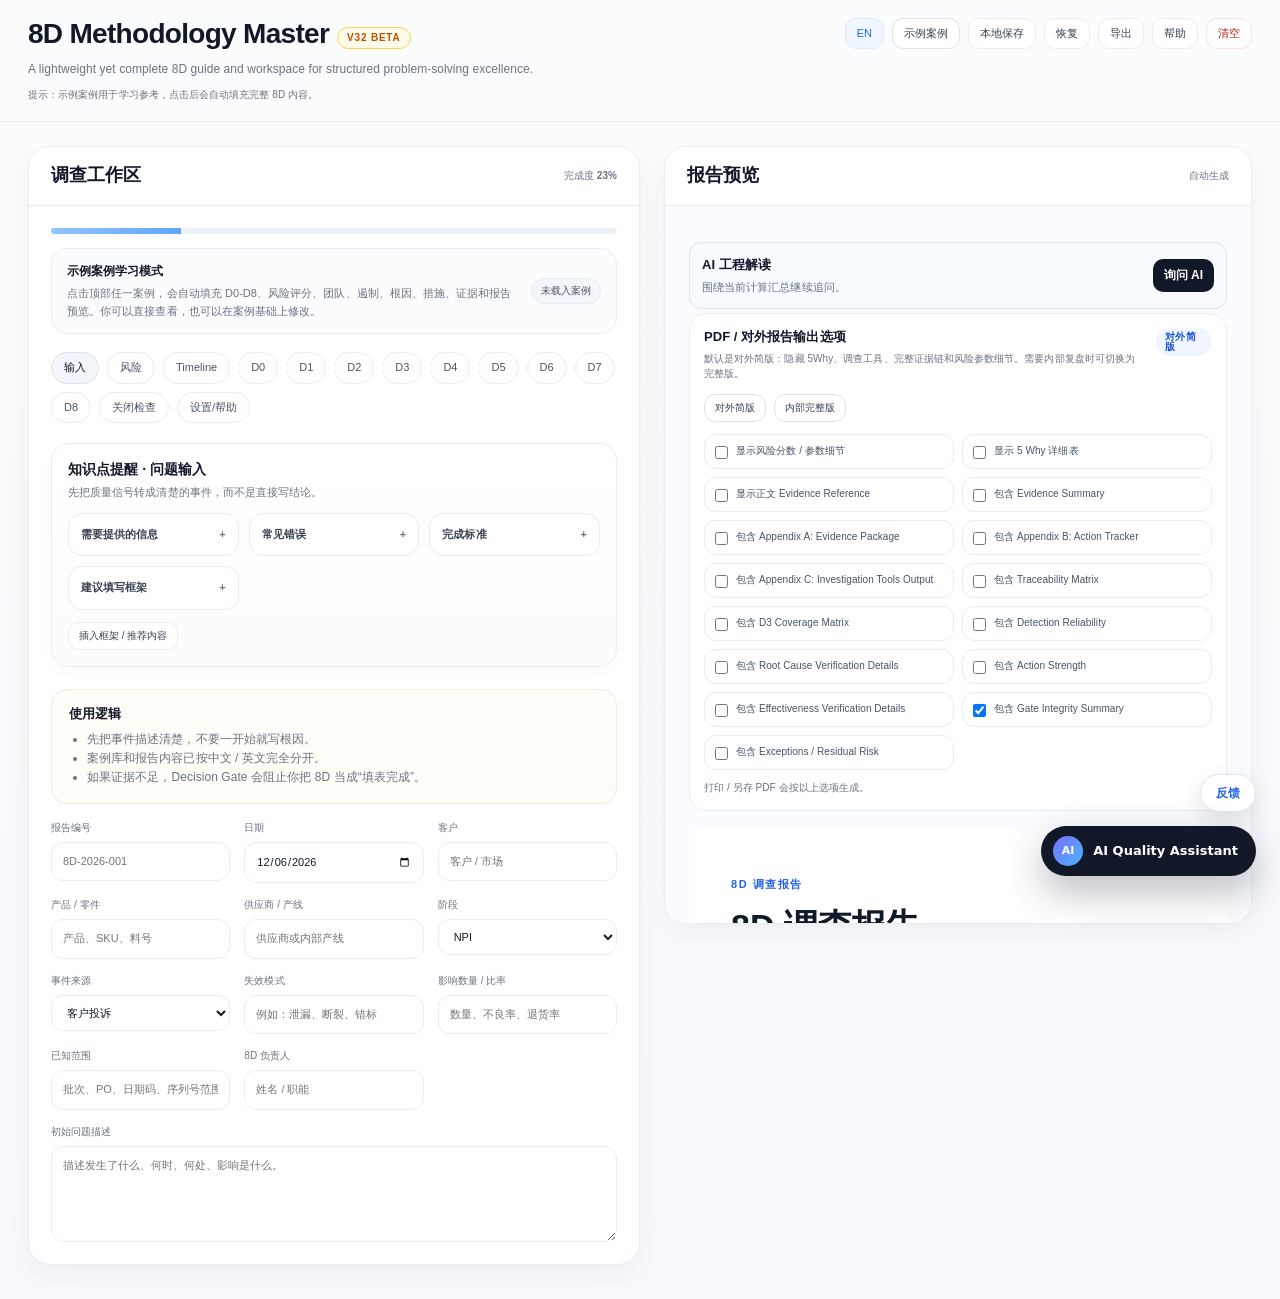
==== index.html @ 9157f52b "Connect 8D help menu to feedback widget" ====
<!doctype html>
<html lang="zh-CN">
<head>
<meta charset="utf-8" />
<meta name="viewport" content="width=device-width, initial-scale=1" />
<title>8D Methodology Master v32 Beta - Evidence Integrity Engine</title>
<link rel="stylesheet" href="ai-assistant.css?v=20260730-6" />
<link rel="stylesheet" href="feedback-widget.css?v=20260730-1" />
<style>

:root{
  --bg:#f8fafc;
  --paper:#ffffff;
  --ink:#111827;
  --muted:#6b7280;
  --line:#e8edf4;
  --soft:#fbfcfe;
  --accent:#3b82f6;
  --accent-soft:#eff6ff;
  --red:#dc2626;
  --amber:#d97706;
  --green:#16a34a;
  --shadow:0 10px 28px rgba(17,24,39,.045);
  --radius:20px;
  --max:1480px;
}
*{box-sizing:border-box}
html{font-size:16px}
body{
  margin:0;
  background:linear-gradient(180deg,#fbfcfe 0%,#f7f9fc 100%);
  color:var(--ink);
  font-family:Inter,-apple-system,BlinkMacSystemFont,"Segoe UI","PingFang SC","Microsoft YaHei",Arial,sans-serif;
  font-size:12px;
  line-height:1.6;
  letter-spacing:.005em;
}
header{position:sticky;top:0;z-index:50;background:rgba(251,252,254,.9);backdrop-filter:blur(14px);border-bottom:1px solid var(--line)}
.wrap{max-width:var(--max);margin:0 auto;padding:18px 28px}
.top{display:flex;justify-content:space-between;align-items:flex-start;gap:24px}
.brand h1{margin:0;font-size:28px;line-height:1.15;letter-spacing:-.025em;font-weight:600}
.betaBadge{display:inline-flex;align-items:center;vertical-align:.18em;margin-left:8px;padding:5px 9px;border:1px solid #fcd34d;border-radius:999px;background:#fffbeb;color:#b45309;font-size:10px;font-weight:700;line-height:1;letter-spacing:.08em;text-transform:uppercase}
.brand p{max-width:780px;margin:10px 0 0;font-size:12px;color:var(--muted);font-weight:400}
.langNotice{margin-top:8px;font-size:10px;color:var(--muted)}
.toolbar{display:flex;flex-wrap:wrap;gap:8px;justify-content:flex-end;min-width:300px}
.menuWrap{position:relative;display:inline-flex}.menuPanel{display:none;position:absolute;right:0;top:calc(100% + 8px);z-index:80;min-width:220px;padding:8px;border:1px solid var(--line);border-radius:14px;background:#fff;box-shadow:0 18px 42px rgba(17,24,39,.12)}.menuWrap.open .menuPanel{display:grid;gap:6px}.menuPanel button{width:100%;text-align:left;justify-content:flex-start}.toolbarGroup{display:inline-flex;gap:8px;flex-wrap:wrap}
button{appearance:none;border:1px solid var(--line);background:#fff;color:#374151;font:inherit;font-size:11px;font-weight:500;line-height:1.2;padding:8px 11px;border-radius:11px;cursor:pointer;transition:all .18s ease;box-shadow:none}
button:hover{transform:translateY(-1px);box-shadow:0 6px 16px rgba(17,24,39,.05)}
button.primary{background:#fff;border-color:#dbe3ec;color:#374151}
button.lang{background:var(--accent-soft);border-color:#dbeafe;color:#2563eb}
button.danger{background:#fff;border-color:#fee2e2;color:#b91c1c}
.buttonLike{display:inline-flex;align-items:center;border:1px solid var(--line);background:#fff;color:#374151;font-size:10px;font-weight:500;line-height:1.2;padding:7px 10px;border-radius:11px;cursor:pointer}
main{padding:24px 28px 34px}
.grid{max-width:var(--max);margin:0 auto;display:grid;grid-template-columns:minmax(0,1.02fr) minmax(440px,.98fr);gap:24px;align-items:start}
.panel{background:rgba(255,255,255,.98);border:1px solid var(--line);border-radius:22px;box-shadow:var(--shadow);overflow:hidden}
.hd{display:flex;align-items:center;justify-content:space-between;gap:16px;padding:18px 22px;border-bottom:1px solid var(--line);background:#fff}
.hd h2{margin:0;font-size:18px;line-height:1.2;font-weight:600}.bd{padding:22px;background:transparent}.mini{font-size:10px;color:var(--muted)}.muted{color:var(--muted)}
.progress{height:6px;border-radius:999px;background:#eef2f6;overflow:hidden;margin-bottom:14px}.bar{height:100%;width:0;background:linear-gradient(90deg,#93c5fd,#60a5fa)}
.caseStudyNotice{display:flex;align-items:center;justify-content:space-between;gap:14px;margin:0 0 18px;padding:13px 15px;border:1px solid var(--line);border-radius:16px;background:#fbfcfe}.caseStudyNotice b{display:block;font-size:12px;font-weight:600;color:#111827}.caseStudyNotice p{margin:4px 0 0;color:var(--muted);font-size:11px}.caseBadge{display:inline-flex;align-items:center;white-space:nowrap;min-height:24px;padding:4px 9px;border-radius:999px;background:#f3f6fa;border:1px solid var(--line);font-size:10px;color:#4b5563}
	.tabs{display:flex;flex-wrap:wrap;gap:8px;margin-bottom:20px}.tab{padding:8px 12px;border-radius:999px;background:#fff;border:1px solid var(--line);font-size:11px;font-weight:500;color:#4b5563}.tab.active{background:#f3f6fa;border-color:#dbe3ec;color:#111827}
	.section{display:none}.section.active{display:block}
h3{margin:0 0 10px;font-size:15px;line-height:1.32;font-weight:600}h4{margin:18px 0 10px;font-size:12px;line-height:1.4;font-weight:600}p,li{font-size:12px}ul{margin:8px 0 0 18px;padding:0}
.callout{padding:15px 17px;border:1px solid var(--line);border-radius:16px;background:var(--soft);margin-bottom:16px}.callout h3{margin:0 0 6px;font-size:13px;font-weight:600}.callout p,.callout li{color:var(--muted)}.callout.warn{background:#fffdf8;border-color:#f6ead5}.callout.ok{background:#f8fcf8;border-color:#dfeee1}
.formgrid{display:grid;grid-template-columns:repeat(2,minmax(0,1fr));gap:14px}.formgrid.three{grid-template-columns:repeat(3,minmax(0,1fr))}.field{display:flex;flex-direction:column;gap:6px}.field.full{grid-column:1 / -1}.field label{font-size:10px;font-weight:500;color:var(--muted)}
input,select,textarea{width:100%;border:1px solid var(--line);background:#fff;color:var(--ink);border-radius:12px;padding:10px 11px;font:inherit;font-size:11px;outline:none}input:focus,select:focus,textarea:focus{border-color:#d7e5ff;box-shadow:0 0 0 4px rgba(59,130,246,.06)}textarea{min-height:96px;resize:vertical}
table{width:100%;border-collapse:separate;border-spacing:0;margin:10px 0 14px;border:1px solid var(--line);border-radius:16px;overflow:hidden;background:#fff}th,td{vertical-align:top}th{background:#fafbfd;color:#6b7280;font-size:10px;font-weight:600;padding:12px 11px;text-align:left;border-bottom:1px solid var(--line);line-height:1.45}td{padding:12px 11px;border-bottom:1px solid var(--line);line-height:1.65}tr:last-child td{border-bottom:none}td input,td select{padding:8px 9px}td textarea{min-height:66px;padding:8px 9px}.rowactions{display:flex;flex-wrap:wrap;gap:8px;margin:8px 0 18px}button.small{padding:7px 10px;font-size:10px;font-weight:500}
.riskbox{margin-top:14px}.kpi,.summaryGrid{display:grid;gap:12px;grid-template-columns:repeat(3,minmax(0,1fr))}.summaryGrid{grid-template-columns:repeat(4,minmax(0,1fr))}.box{padding:15px;border:1px solid var(--line);border-radius:16px;background:#fff}.box span,.smallText{display:block;font-size:10px;color:var(--muted);margin-bottom:5px}.box b{font-size:20px;line-height:1.1;font-weight:600}.scoreline{display:flex;align-items:center;gap:8px;flex-wrap:wrap}
.pill{display:inline-flex;align-items:center;justify-content:center;min-height:24px;padding:4px 9px;border-radius:999px;font-size:10px;font-weight:600;line-height:1}.p0{background:#fef2f2;color:#b42318}.p1{background:#fff7ed;color:#c2410c}.p2{background:#eff6ff;color:#1d4ed8}.p3{background:#f0fdf4;color:#15803d}
.leftPane{min-width:0}.reportPane{position:sticky;top:96px;max-height:calc(100vh - 122px);overflow:auto;background:#fafcff}.reportPane .bd{padding:24px;background:#fafcff}.paper{max-width:100%;margin:0 auto}
.reportHeader{display:flex;justify-content:space-between;align-items:flex-start;gap:20px;padding:22px 24px;border:1px solid var(--line);border-radius:22px;background:#fff;margin-bottom:18px}.reportHeader h2{margin:0;font-size:24px;line-height:1.16;letter-spacing:-.02em;font-weight:600}.reportHeader p{margin:8px 0 0}.reportMeta{font-size:11px;color:var(--muted);text-align:right;line-height:1.7}
	.reportSec{padding:22px 24px;border:1px solid var(--line);border-radius:20px;background:#fff;margin-bottom:20px;box-shadow:0 4px 14px rgba(17,24,39,.025)}.reportSec h3{display:flex;align-items:center;gap:11px;margin:0 0 14px;font-size:16px;font-weight:600;letter-spacing:-.01em}.dtag{display:inline-flex;align-items:center;justify-content:center;min-width:36px;height:34px;border-radius:11px;background:#f3f6fa;color:#475467;font-size:11px;font-weight:600;border:1px solid var(--line)}.reportText{margin:0;white-space:pre-wrap;line-height:1.8}.reportTable{margin-top:10px}.evidenceLine{margin-top:12px;padding:10px 12px;border:1px dashed #dde4ec;border-radius:12px;background:#fafbfd;font-size:10px;color:var(--muted)}.gateList{margin:8px 0 0 18px}.empty{color:var(--muted);font-style:italic}.pageBreak{break-before:page}
	.evidenceChips{display:flex;flex-wrap:wrap;gap:8px;margin-top:8px}.evidenceChip{position:relative;display:inline-flex;align-items:center;min-height:24px;padding:4px 9px;border-radius:999px;background:#eff6ff;border:1px solid #bfdbfe;color:#1d4ed8;font-size:10px;font-weight:600;cursor:default;outline:none}.evidenceChip:hover,.evidenceChip:focus{background:#dbeafe}.evidencePreview{display:none;position:absolute;left:0;top:calc(100% + 8px);z-index:30;width:260px;padding:12px;border:1px solid var(--line);border-radius:14px;background:#fff;color:#111827;box-shadow:0 18px 42px rgba(17,24,39,.16);font-weight:400;line-height:1.45}.evidenceChip:hover .evidencePreview,.evidenceChip:focus .evidencePreview{display:block}.evidencePreview b{display:block;font-size:11px;margin-bottom:5px;color:#111827}.evidencePreview p{margin:4px 0;color:var(--muted);font-size:10px}.evidencePreview img{display:block;max-width:100%;max-height:150px;margin-top:8px;border:1px solid var(--line);border-radius:10px;object-fit:contain;background:#fff}.evidencePreview .fileBadge{display:block;margin-top:8px;padding:8px;border-radius:10px;background:#f8fafc;border:1px solid var(--line);word-break:break-word}
.infoGrid{display:grid;grid-template-columns:repeat(2,minmax(0,1fr));gap:12px}.infoItem{padding:13px 14px;border:1px solid var(--line);border-radius:15px;background:#fbfcfe}.infoItem span{display:block;font-size:10px;color:var(--muted);margin-bottom:5px}.infoItem b{display:block;font-size:13px;font-weight:500;color:#111827;line-height:1.5}
.sectionLead{color:var(--muted);margin:-4px 0 14px;line-height:1.7}.reportSec.dstep{position:relative}.reportSec.dstep:before{content:"";position:absolute;left:0;top:20px;bottom:20px;width:3px;border-radius:99px;background:#dbeafe}
.attachBox{display:flex;flex-direction:column;gap:8px;min-width:130px}.attachName{font-size:10px;color:var(--muted);line-height:1.35;word-break:break-word}.thumb{max-width:112px;max-height:72px;border:1px solid var(--line);border-radius:10px;object-fit:cover;background:#fff}.attachActions{display:flex;gap:6px;flex-wrap:wrap}.attachLink{font-size:10px;color:#2563eb;text-decoration:none}.attachmentGrid{display:grid;grid-template-columns:repeat(2,minmax(0,1fr));gap:12px;margin-top:14px}.attachmentCard{border:1px solid var(--line);border-radius:14px;background:#fbfcfe;padding:12px}.attachmentCard b{display:block;font-size:11px;margin-bottom:6px}.attachmentCard img{max-width:100%;max-height:220px;border:1px solid var(--line);border-radius:12px;background:#fff}.pdfOnly{display:none}.printAttachmentNote{font-size:10px;color:var(--muted);margin:6px 0 0}
.missingFileNote{display:block;font-size:10px;line-height:1.45;color:#b45309;background:#fffbeb;border:1px solid #fde68a;border-radius:10px;padding:7px 8px}
.integrityWorkspace{border:1px solid var(--line);border-radius:18px;background:#fbfcfe;padding:14px;margin:14px 0 20px}.integrityTop{display:flex;justify-content:space-between;align-items:flex-start;gap:12px;margin-bottom:12px}.integrityTop h3{margin:0}.integrityTop p{margin:4px 0 0;color:var(--muted);font-size:11px}.integrityGrid{display:grid;grid-template-columns:repeat(2,minmax(0,1fr));gap:12px}.integrityCard{border:1px solid var(--line);border-radius:16px;background:#fff;overflow:hidden}.integrityCard summary{list-style:none;cursor:pointer;padding:12px 14px}.integrityCard summary::-webkit-details-marker{display:none}.integrityCard summary:after{content:"+";float:right;color:var(--muted)}.integrityCard[open] summary:after{content:"-"}.integritySummary{display:flex;flex-wrap:wrap;gap:8px;align-items:center}.integritySummary b{font-size:12px}.integrityBody{padding:0 14px 14px}.integrityFields{display:grid;grid-template-columns:repeat(2,minmax(0,1fr));gap:10px}.integrityFields .field.full{grid-column:1/-1}.statusTag{display:inline-flex;align-items:center;min-height:21px;padding:3px 8px;border-radius:999px;border:1px solid var(--line);font-size:10px;font-weight:600;background:#f8fafc;color:#475467}.statusTag.pass{background:#f0fdf4;color:#15803d;border-color:#bbf7d0}.statusTag.warning{background:#fffbeb;color:#b45309;border-color:#fde68a}.statusTag.blocked{background:#fef2f2;color:#b91c1c;border-color:#fecaca}.statusTag.info{background:#eff6ff;color:#1d4ed8;border-color:#bfdbfe}.integrityActions{display:flex;gap:8px;flex-wrap:wrap;margin:12px 0}.traceMatrix{display:grid;gap:8px}.traceRow{border:1px solid var(--line);border-radius:12px;background:#fff;padding:10px}.traceRow b{font-size:11px}.gateBlock{border:1px solid var(--line);border-radius:16px;background:#fff;padding:13px;margin:10px 0}.gateBlock h4{display:flex;align-items:center;justify-content:space-between;gap:10px;margin:0 0 8px}.gateBlock ul{margin-top:8px}.legacyIntegrityHidden{display:none!important}
.evidenceQuick{border:1px solid var(--line);border-radius:16px;background:#fbfcfe;padding:13px 14px;margin:12px 0 18px}.evidenceQuickTop{display:flex;justify-content:space-between;gap:12px;align-items:flex-start}.evidenceQuick h4{margin:0 0 4px;font-size:12px}.evidenceQuick p{margin:0;color:var(--muted);font-size:11px}.evidenceQuick .evidenceExamples{margin-top:9px;color:#4b5563;font-size:11px;line-height:1.6}.evidenceQuick .evidenceExamples b{font-weight:600;color:#374151}.evidenceQuick .rowactions{margin:10px 0 0}.evidenceBadge{display:inline-flex;align-items:center;white-space:nowrap;min-height:22px;padding:3px 8px;border-radius:999px;border:1px solid var(--line);font-size:10px;font-weight:600}.evidenceBadge.req{background:#f0fdf4;color:#15803d;border-color:#bbf7d0}.evidenceBadge.opt{background:#f8fafc;color:#64748b}.evidenceBadge.no{background:#fef2f2;color:#b91c1c;border-color:#fee2e2}.evidenceBadge.rec{background:#eff6ff;color:#1d4ed8;border-color:#dbeafe}
	.workflow{border:1px solid var(--line);border-radius:18px;background:#fbfcfe;padding:14px;margin:0 0 18px}.workflowTitle{display:flex;justify-content:space-between;gap:12px;align-items:flex-start;margin-bottom:12px}.workflowTitle h3{margin:0}.workflowTitle p{margin:4px 0 0;color:var(--muted);font-size:11px}.workflowSteps{display:grid;grid-template-columns:repeat(6,minmax(0,1fr));gap:8px}.workflowStep{display:flex;flex-direction:column;gap:5px;min-height:78px;text-align:left;border:1px solid var(--line);border-radius:14px;background:#fff;padding:10px}.workflowStep b{font-size:11px;line-height:1.3}.workflowStep span{font-size:10px;color:var(--muted);line-height:1.35}.workflowStep.active{border-color:#bfdbfe;background:#eff6ff;color:#1d4ed8}.workflowPanel{display:none}.workflowPanel.active{display:block}.workflowPanel .callout{margin-top:0}.workflowNav{display:flex;justify-content:space-between;gap:8px;margin:12px 0 18px}
		.timelineList{position:relative;margin:12px 0 0;padding:0 0 0 18px}.timelineList:before{content:"";position:absolute;left:5px;top:6px;bottom:8px;width:2px;background:#dbe3ec;border-radius:99px}.timelineItem{position:relative;display:grid;grid-template-columns:96px minmax(0,1fr);gap:12px;margin:0 0 14px}.timelineItem:before{content:"";position:absolute;left:-17px;top:6px;width:12px;height:12px;border-radius:50%;background:#fff;border:2px solid #93c5fd}.timelineDate{font-weight:600;color:#2563eb;font-size:11px}.timelineBody b{display:block;font-size:12px;margin-bottom:3px}.timelineBody p{margin:0;color:var(--muted);font-size:11px;line-height:1.55}
	#report{--report-ink:#1f2937;--report-muted:#667085;--report-line:#e5e7eb;--report-accent:#2563eb;color:var(--report-ink);font-size:13px;line-height:1.72;letter-spacing:0;background:#fff}.reportCover{padding:46px 42px 38px;background:#fff;border-bottom:1px solid var(--report-line);margin-bottom:34px}.reportKicker{margin:0 0 14px;color:var(--report-accent);font-size:11px;font-weight:700;letter-spacing:.14em;text-transform:uppercase}.reportCover h1{margin:0;font-size:34px;line-height:1.08;font-weight:650;letter-spacing:0;color:#111827}.reportIssueTitle{margin:14px 0 0;color:var(--report-muted);font-size:17px;line-height:1.5}.reportCoverMeta{display:grid;grid-template-columns:repeat(4,minmax(0,1fr));gap:18px;margin-top:34px;padding-top:22px;border-top:1px solid var(--report-line)}.reportMetaItem span,.reportMetric span,.summaryItem span,.causeCard span{display:block;margin-bottom:5px;color:var(--report-muted);font-size:10px;font-weight:700;letter-spacing:.08em;text-transform:uppercase}.reportMetaItem b,.reportMetric b{display:block;font-size:13px;font-weight:550;line-height:1.45;color:#111827}.reportExecutive{padding:0 42px 8px;margin-bottom:34px}.reportSectionTitle{margin:0 0 18px;font-size:24px;line-height:1.2;font-weight:650;color:#111827;letter-spacing:0}.executiveGrid{display:grid;grid-template-columns:repeat(2,minmax(0,1fr));gap:22px 34px}.summaryItem{padding-top:14px;border-top:1px solid var(--report-line)}.summaryItem p{margin:0;font-size:13px;line-height:1.72;color:#344054}.reportTimelineHighlight{padding:30px 42px;margin:20px 0 40px;border-top:1px solid var(--report-line);border-bottom:1px solid var(--report-line);background:linear-gradient(180deg,#fff 0%,#fbfdff 100%)}.reportTimelineHighlight .timelineList{display:grid;grid-template-columns:repeat(6,minmax(0,1fr));gap:12px;padding:0;margin:18px 0 0}.reportTimelineHighlight .timelineList:before{display:none}.reportTimelineHighlight .timelineItem{display:block;margin:0;padding:0 0 0 12px;border-left:2px solid var(--report-accent)}.reportTimelineHighlight .timelineItem:before{display:none}.reportTimelineHighlight .timelineDate{font-size:10px;color:var(--report-accent);margin-bottom:7px}.reportTimelineHighlight .timelineBody b{font-size:12px;line-height:1.35}.reportTimelineHighlight .timelineBody p{font-size:10px;line-height:1.5}.reportChapter{padding:0 42px;margin:0 0 42px}.chapterTitle{display:flex;align-items:flex-end;justify-content:space-between;gap:20px;margin:0 0 24px;padding-bottom:12px;border-bottom:1px solid var(--report-line)}.chapterTitle h2{margin:0;font-size:23px;line-height:1.2;font-weight:650;color:#111827}.chapterTitle span{color:var(--report-muted);font-size:10px;font-weight:700;letter-spacing:.12em;text-transform:uppercase}.reportSec{padding:0;border:0;border-radius:0;background:transparent;margin:0 0 32px;box-shadow:none}.reportSec h3{display:flex;align-items:baseline;justify-content:space-between;gap:16px;margin:0 0 12px;font-size:20px;line-height:1.25;font-weight:620;letter-spacing:0;color:#111827}.dtag{order:2;min-width:auto;height:auto;border:0;border-radius:0;background:transparent;color:var(--report-accent);font-size:10px;font-weight:750;letter-spacing:.14em;text-transform:uppercase}.reportText{font-size:13px;line-height:1.78;color:#344054}.sectionLead{margin:0 0 18px;color:#344054;font-size:13px}.reportSec.dstep:before{display:none}.infoGrid{display:grid;grid-template-columns:repeat(3,minmax(0,1fr));gap:18px 26px}.infoItem{padding:0;border:0;border-radius:0;background:transparent;border-top:1px solid var(--report-line);padding-top:12px}.infoItem span{font-size:10px;font-weight:700;letter-spacing:.08em;text-transform:uppercase;color:var(--report-muted)}.infoItem b{font-size:13px;font-weight:550;color:#111827}.reportTable{border:0;border-radius:0;border-collapse:collapse;margin:14px 0 18px;background:#fff}.reportTable th{background:transparent;border-bottom:1px solid #d0d5dd;padding:10px 10px 9px;color:#475467;font-size:10px;font-weight:700;letter-spacing:.06em;text-transform:uppercase}.reportTable td{border-bottom:1px solid #edf0f2;padding:12px 10px;color:#344054;font-size:12px}.evidenceLine{margin-top:16px;padding:13px 0 0;border:0;border-radius:0;border-top:1px solid var(--report-line);background:transparent}.causeGrid{display:grid;grid-template-columns:repeat(3,minmax(0,1fr));gap:18px;margin:18px 0}.causeCard{padding:16px 0 0;border-top:2px solid var(--report-accent)}.causeCard b{display:block;font-size:15px;line-height:1.35;margin-bottom:8px;color:#111827}.causeCard p{margin:0;color:#344054;font-size:12px;line-height:1.7;white-space:pre-wrap}.rootEvidence{margin-top:18px}.gateList{margin-top:10px}.box{border:0;border-radius:0;background:transparent;border-top:1px solid var(--report-line);padding:14px 0}.summaryGrid{gap:20px}.pageBreak{break-before:page}
.reportOptions{margin:0 0 18px;padding:14px;border:1px solid var(--line);border-radius:18px;background:#fff}.reportOptionsHead{display:flex;justify-content:space-between;align-items:flex-start;gap:12px}.reportOptionsHead h3{margin:0;font-size:13px;line-height:1.35}.reportOptionsHead p{margin:5px 0 0;color:var(--muted);font-size:10px;line-height:1.55}.presetRow{display:flex;gap:8px;flex-wrap:wrap;margin:12px 0}.presetRow button{border-color:#dbe3ec}.optionGrid{display:grid;grid-template-columns:repeat(2,minmax(0,1fr));gap:8px}.optionItem{display:flex;align-items:flex-start;gap:8px;padding:9px 10px;border:1px solid var(--line);border-radius:12px;background:#fff;cursor:pointer}.optionItem:hover{border-color:#dbe3ec;background:#fbfcfe}.optionItem input{width:auto;margin:2px 0 0;flex:0 0 auto}.optionItem span{font-size:10px;line-height:1.45;color:#475467}
.productPanel{border:1px solid var(--line);border-radius:18px;background:#fff;padding:16px;margin:0 0 16px}.productPanel h3{margin:0 0 8px}.productPanel p{margin:4px 0;color:var(--muted);font-size:11px}.productGrid{display:grid;grid-template-columns:repeat(2,minmax(0,1fr));gap:12px}.productMeta{display:grid;grid-template-columns:repeat(3,minmax(0,1fr));gap:10px;margin-top:12px}.productMeta .box b{font-size:13px}.helpList{display:grid;gap:8px}.helpList details{border:1px solid var(--line);border-radius:14px;background:#fbfcfe;padding:0}.helpList summary{cursor:pointer;padding:11px 13px;font-weight:600;font-size:12px}.helpList summary::-webkit-details-marker{display:none}.helpList summary:after{content:"+";float:right;color:var(--muted)}.helpList details[open] summary:after{content:"-"}.helpList .helpBody{padding:0 13px 13px}.feedbackBox textarea{min-height:90px}.toast{margin-top:10px;padding:10px 12px;border:1px solid #dbeafe;border-radius:12px;background:#eff6ff;color:#1d4ed8;font-size:11px}.modalOverlay{position:fixed;inset:0;z-index:120;display:flex;align-items:center;justify-content:center;padding:20px;background:rgba(17,24,39,.38);backdrop-filter:blur(5px)}.modalCard{width:min(520px,100%);padding:20px;border:1px solid var(--line);border-radius:18px;background:#fff;box-shadow:0 24px 70px rgba(17,24,39,.22)}.modalCard h3{margin:0 0 8px}.modalCard p{margin:0 0 14px;color:var(--muted)}.modalCard .optionItem{margin:10px 0 16px}.modalCard button:disabled{opacity:.45;cursor:not-allowed;transform:none;box-shadow:none}.reportFooter{margin:22px 42px 0;padding:12px 0 0;border-top:1px solid var(--report-line);display:grid;grid-template-columns:repeat(4,minmax(0,1fr));gap:10px;color:var(--report-muted);font-size:10px}.reportFooter span{display:block;font-weight:700;text-transform:uppercase;letter-spacing:.06em}.reportFooter b{display:block;color:#344054;font-weight:500}

.knowledgeCoach{border:1px solid var(--line);border-radius:18px;background:linear-gradient(180deg,#ffffff 0%,#fbfcfe 100%);padding:16px;margin:0 0 22px;box-shadow:0 5px 18px rgba(17,24,39,.025)}
.knowledgeCoach .coachTop{display:flex;justify-content:space-between;align-items:flex-start;gap:14px;margin-bottom:10px}
.knowledgeCoach h3{margin:0;font-size:14px;font-weight:600;line-height:1.35}
.knowledgeCoach .coachSub{margin:4px 0 0;color:var(--muted);font-size:11px;line-height:1.65}
.knowledgeCoach .coachGrid{display:grid;grid-template-columns:repeat(3,minmax(0,1fr));gap:10px;margin-top:12px}
.knowledgeCoach .coachBlock{border:1px solid var(--line);border-radius:14px;background:#fff;padding:12px}
.knowledgeCoach .coachBlock b{display:block;font-size:11px;font-weight:600;margin-bottom:6px;color:#374151}
.knowledgeCoach details.coachBlock{padding:0}
.knowledgeCoach details.coachBlock summary{list-style:none;cursor:pointer;padding:12px;font-size:11px;font-weight:600;color:#374151}
.knowledgeCoach details.coachBlock summary::-webkit-details-marker{display:none}
.knowledgeCoach details.coachBlock summary:after{content:"+";float:right;color:var(--muted)}
.knowledgeCoach details.coachBlock[open] summary:after{content:"-"}
.knowledgeCoach details.coachBlock ul,.knowledgeCoach details.coachBlock .coachTemplate{margin:0 12px 12px}
.knowledgeCoach ul{margin:0;padding-left:16px}
.knowledgeCoach li{font-size:11px;color:var(--muted);line-height:1.7;margin:2px 0}
	.knowledgeCoach .coachTemplate{border:1px dashed #dbe3ec;background:#f8fafc;border-radius:14px;padding:11px 12px;margin-top:12px;color:#4b5563;white-space:pre-wrap;line-height:1.65}
	.knowledgeCoach .coachActions{display:flex;gap:8px;flex-wrap:wrap;margin-top:12px}
	.knowledgeCoach .coachDiagnosis{border:1px solid #fde68a;background:#fffbeb;border-radius:14px;padding:12px;margin:12px 0 0}
	.knowledgeCoach .coachDiagnosis b{display:block;font-size:11px;margin-bottom:6px;color:#92400e}
	.knowledgeCoach .coachDiagnosis p{margin:0 0 6px;color:#92400e;font-size:11px;line-height:1.6}
	.knowledgeCoach .coachDiagnosis li{color:#78350f}
@media(max-width:1120px){.knowledgeCoach .coachGrid,.integrityGrid,.integrityFields{grid-template-columns:1fr}}

	@media(max-width:1120px){.grid{grid-template-columns:1fr}.reportPane{position:static;max-height:none}.toolbar{min-width:0;justify-content:flex-start}.top{flex-direction:column}.formgrid,.formgrid.three,.summaryGrid,.kpi,.infoGrid,.executiveGrid,.causeGrid,.optionGrid{grid-template-columns:1fr}.reportTimelineHighlight .timelineList{grid-template-columns:1fr}.reportHeader{flex-direction:column}.reportMeta{text-align:left}.menuPanel{left:0;right:auto}}
	@page{size:A4;margin:16mm 14mm}
	.printCardList{display:none}.printTableOnly{display:block}.printRecordCard{border-top:1px solid var(--report-line);padding:8px 0 9px;break-inside:avoid}.printRecordCard h4{margin:0 0 6px;font-size:12px;line-height:1.3;color:#111827}.printRecordGrid{display:grid;grid-template-columns:25mm minmax(0,1fr);gap:3px 8px}.printRecordGrid span{color:var(--report-muted);font-size:8.5px;font-weight:700;text-transform:uppercase;letter-spacing:.04em}.printRecordGrid b{font-size:10.5px;font-weight:500;color:#344054;white-space:pre-wrap;overflow-wrap:break-word;word-break:normal}
	@media print{body{background:#fff}header,.leftPane,.toolbar,.tabs,.rowactions,.hd .mini,.panel:not(.printable),.reportOptions,.attachActions,.evidencePreview,.pdfHide{display:none!important}.pdfOnly{display:block}.screenOnly{display:none!important}main{padding:0}.grid{display:block;max-width:none}.paper,#report{width:100%;max-width:none}#report{font-size:11.5px;line-height:1.5}.reportPane{position:static;max-height:none;overflow:visible;background:#fff}.panel,.reportSec,.reportHeader{box-shadow:none}.reportPane .bd{padding:0;background:#fff}.reportCover{min-height:auto;display:block;padding:12px 0 8mm;margin-bottom:5mm;border-bottom:1px solid var(--report-line)}.reportKicker{margin-bottom:7px;font-size:9px}.reportCover h1{font-size:24px;line-height:1.12}.reportIssueTitle{margin-top:8px;font-size:13px;line-height:1.35}.reportCoverMeta{break-inside:avoid;grid-template-columns:repeat(4,minmax(0,1fr));gap:6px 12px;margin-top:14px;padding-top:10px}.reportMetaItem span,.summaryItem span{margin-bottom:2px;font-size:8.5px;letter-spacing:.05em}.reportMetaItem b{font-size:10.5px;line-height:1.25}.reportExecutive,.reportTimelineHighlight,.reportChapter{padding-left:0;padding-right:0}.reportExecutive{margin-bottom:7mm}.reportSectionTitle{margin-bottom:9px;font-size:18px}.executiveGrid{grid-template-columns:repeat(3,minmax(0,1fr));gap:8px 14px}.summaryItem{padding-top:7px}.summaryItem p{font-size:10.5px;line-height:1.42}.reportTimelineHighlight{padding:12px 0;margin:7mm 0;border-top:1px solid var(--report-line);border-bottom:1px solid var(--report-line)}.reportTimelineHighlight .timelineList{grid-template-columns:repeat(3,minmax(0,1fr));gap:7px;margin-top:9px}.reportTimelineHighlight .timelineItem{padding-left:8px}.reportTimelineHighlight .timelineDate{margin-bottom:3px;white-space:nowrap}.reportTimelineHighlight .timelineBody b{font-size:10.5px}.reportTimelineHighlight .timelineBody p{font-size:9px;line-height:1.35}.reportSec,.summaryItem,.causeCard,.timelineItem,.printRecordCard{break-inside:avoid}.reportChapter{margin-bottom:6mm}.pageBreak{break-before:auto}.chapterTitle{margin-bottom:10px;padding-bottom:7px}.chapterTitle h2{font-size:18px}.reportSec{margin-bottom:14px}.reportSec h3{margin-bottom:7px;font-size:14.5px;line-height:1.25}.reportText{font-size:10.8px;line-height:1.5}.sectionLead{margin-bottom:8px;font-size:10.5px;line-height:1.45}.evidenceLine{margin-top:8px;padding-top:7px}.gateList{margin-top:5px}.gateList li{margin:2px 0}.reportTable{margin:8px 0 10px}.reportTable th{padding:6px 7px 5px;font-size:8.5px}.reportTable td{padding:7px;color:#344054;font-size:10px;line-height:1.38}.reportTable td,.reportTable th{word-break:normal;overflow-wrap:break-word;hyphens:none}.reportTable td:first-child,.reportTable th:first-child{white-space:nowrap}.printTableOnly{display:none!important}.printCardList{display:block!important}.printRecordCard{padding:6px 0 7px}.printRecordCard h4{font-size:11.5px;margin-bottom:4px}.printRecordGrid{grid-template-columns:23mm minmax(0,1fr);gap:2px 8px}.printRecordGrid span{font-size:8px}.printRecordGrid b{font-size:10px;line-height:1.35}.causeCard{padding-top:9px}.box{padding:8px 0}.reportFooter{margin:14px 0 0;grid-template-columns:repeat(4,minmax(0,1fr));gap:5px;font-size:8.5px}}

</style>
</head>
<body>
<header><div class="wrap top"><div class="brand"><h1><span data-i18n="appTitle"></span><span class="betaBadge" aria-label="v32 Beta release">v32 Beta</span></h1><p data-i18n="subtitle"></p><div class="langNotice" data-i18n="langNotice"></div></div><div class="toolbar"><button class="lang" onclick="toggleLang()" id="langBtn">EN</button><div class="menuWrap" id="caseMenu"><button class="primary" onclick="toggleMenu('caseMenu')" data-i18n="demoCases"></button><div class="menuPanel"><button onclick="loadCase('smt');closeMenus()" data-i18n="caseSmt"></button><button onclick="loadCase('molding');closeMenus()" data-i18n="caseMolding"></button><button onclick="loadCase('seal');closeMenus()" data-i18n="caseSeal"></button><button onclick="loadCase('msa');closeMenus()" data-i18n="caseMsa"></button></div></div><div class="toolbarGroup"><button onclick="saveLocal()" data-i18n="save"></button><button onclick="loadLocal()" data-i18n="restore"></button></div><div class="menuWrap" id="exportMenu"><button onclick="toggleMenu('exportMenu')" data-i18n="exportMenu"></button><div class="menuPanel"><button onclick="exportWorkspaceBackup();closeMenus()" data-i18n="exportJson"></button><button onclick="triggerImportBackup();closeMenus()" data-i18n="importBackup"></button><button onclick="exportEvidenceFiles();closeMenus()" data-i18n="exportEvidence"></button><button onclick="exportCustomerPackage();closeMenus()" data-i18n="exportCustomerPackage"></button><button onclick="window.print();closeMenus()" data-i18n="printPdf"></button></div></div><div class="menuWrap" id="helpMenu"><button onclick="toggleMenu('helpMenu')" data-i18n="helpMenu"></button><div class="menuPanel"><button onclick="activateTab('settings');closeMenus()" data-i18n="dataManagement"></button><button onclick="activateTab('settings');closeMenus()" data-i18n="helpCenter"></button><button onclick="closeMenus();window.BlendexFeedback&&window.BlendexFeedback.open()" data-i18n="feedback"></button></div></div><button class="danger" onclick="clearAll()" data-i18n="clear"></button></div></div></header>
<main><div class="grid"><div class="leftPane panel"><div class="hd"><h2 data-i18n="workspace"></h2><span class="mini"><span data-i18n="completion"></span> <b id="pct">0%</b></span></div><div class="bd"><div class="progress"><div class="bar" id="bar"></div></div><div class="caseStudyNotice"><div><b data-i18n="caseStudyTitle"></b><p data-i18n="caseStudyText"></p></div><span id="currentCaseBadge" class="caseBadge"></span></div><div class="tabs">
	<button class="tab active" data-tab="intake" data-i18n="tabIntake"></button>
	<button class="tab" data-tab="risk" data-i18n="tabRisk"></button>
	<button class="tab" data-tab="timeline" data-i18n="tabTimeline"></button>
	<button class="tab" data-tab="d0" data-i18n="tabD0"></button>
<button class="tab" data-tab="d1" data-i18n="tabD1"></button>
<button class="tab" data-tab="d2" data-i18n="tabD2"></button>
<button class="tab" data-tab="d3" data-i18n="tabD3"></button>
<button class="tab" data-tab="d4" data-i18n="tabD4"></button>
<button class="tab" data-tab="d5" data-i18n="tabD5"></button>
<button class="tab" data-tab="d6" data-i18n="tabD6"></button>
<button class="tab" data-tab="d7" data-i18n="tabD7"></button>
<button class="tab" data-tab="d8" data-i18n="tabD8"></button>
<button class="tab" data-tab="gate" data-i18n="tabGate"></button>
<button class="tab" data-tab="settings" data-i18n="tabSettings"></button>
</div>
<div id="knowledgeCoach" class="knowledgeCoach"></div>
<section id="intake" class="section active"><div class="callout warn"><h3 data-i18n="logicTitle"></h3><ul><li data-i18n="logic1"></li><li data-i18n="logic2"></li><li data-i18n="logic3"></li></ul></div><div class="formgrid three" id="intakeFields"></div></section>
	<section id="risk" class="section"><div class="callout"><h3 data-i18n="riskTitle"></h3><p class="muted" data-i18n="riskHelp"></p></div><div id="riskSliders"></div><div class="riskbox"><div class="kpi"><div class="box"><span class="mini" data-i18n="riskScore"></span><b id="riskScore">0</b></div><div class="box"><span class="mini" data-i18n="priority"></span><b><span class="pill" id="priority">P3</span></b></div><div class="box"><span class="mini" data-i18n="routing"></span><b id="routingText"></b></div></div></div></section>
	<section id="timeline" class="section">
	<h3 data-i18n="timelineTitle"></h3>
	<div class="callout"><p data-i18n="timelineHelp"></p></div>
	<table id="timelineTable"><thead></thead><tbody></tbody></table>
	<div class="rowactions"><button class="small" onclick="addTimelineRow()" data-i18n="addTimeline"></button><button class="small" onclick="autoGenerateTimeline()" data-i18n="autoTimeline"></button></div>
	</section>
	<section id="d0" class="section">
<h3 data-i18n="d0Title"></h3>
<div class="callout"><p data-i18n="d0Help"></p></div>
<div class="field full"><textarea id="d0"></textarea></div>
<div class="evidenceQuick" data-evidence-step="D0"></div>
</section>
<section id="d1" class="section">
<h3 data-i18n="d1Title"></h3>
<p class="sectionLead" data-i18n="d1SimpleLead"></p>
<div class="evidenceQuick" data-evidence-step="D1"></div>
<table id="teamTable"><thead></thead><tbody></tbody></table>
<div class="rowactions"><button class="small" onclick="addTeamRow()" data-i18n="addTeam"></button><button class="small" onclick="addDefaultTeam()" data-i18n="defaultTeam"></button></div>
</section>
<section id="d2" class="section">
<h3 data-i18n="d2Title"></h3>
<div class="callout"><p data-i18n="d2Help"></p></div>
<div class="field full"><textarea id="d2"></textarea></div>
<div class="rowactions"><button class="small" onclick="generateD2()" data-i18n="generateD2"></button><button class="small" onclick="optimizeD2Language()" data-i18n="optimizeD2"></button></div>
<div class="evidenceQuick" data-evidence-step="D2"></div>
</section>
<section id="d3" class="section">
<h3 data-i18n="d3Title"></h3>
<div class="callout"><p data-i18n="d3Help"></p></div>
<div class="evidenceQuick" data-evidence-step="D3"></div>
<div id="containmentIntegrity" class="integrityWorkspace"></div>
<table id="containTable" class="legacyIntegrityHidden"><thead></thead><tbody></tbody></table>
<div class="rowactions legacyIntegrityHidden"><button class="small" onclick="addContainRow()" data-i18n="addContain"></button><button class="small" onclick="addDefaultContainment()" data-i18n="defaultContain"></button></div>
</section>
<section id="d4" class="section">
<div class="workflow" id="d4Workflow"></div>
<div class="workflowPanel" data-d4-step="0">
<div class="callout ok"><h3 data-i18n="rcaTitle"></h3><ul><li data-i18n="rca1"></li><li data-i18n="rca2"></li><li data-i18n="rca3"></li></ul></div>
<div class="field full"><label data-i18n="verifiedFailure"></label><textarea id="verifiedFailure"></textarea></div>
</div>
<div class="workflowPanel" data-d4-step="1">
<h3 data-i18n="isnotTitle"></h3>
<p class="sectionLead" data-d4-lead="scope"></p>
<table id="isnotTable"><thead></thead><tbody></tbody></table>
<div class="rowactions"><button class="small" onclick="addIsNotRow()" data-i18n="addRow"></button><button class="small" onclick="addDefaultIsNot()" data-i18n="defaultRows"></button></div>
</div>
<div class="workflowPanel" data-d4-step="2">
<h3 data-i18n="questionsTitle"></h3>
<p class="sectionLead" data-d4-lead="hypothesis"></p>
<table id="questionsTable"><thead></thead><tbody></tbody></table>
<div class="rowactions"><button class="small" onclick="addQuestionRow()" data-i18n="addQuestion"></button><button class="small" onclick="addRecommendedQuestions()" data-i18n="recommendedQuestions"></button></div>
</div>
<div class="workflowPanel" data-d4-step="3">
<div class="evidenceQuick" data-evidence-step="D4"></div>
<h3 data-i18n="evidenceTitle"></h3>
<p class="sectionLead" data-d4-lead="evidence"></p>
<div id="evidenceIntegrity" class="integrityWorkspace"></div>
<table id="evidenceTable" class="legacyIntegrityHidden"><thead></thead><tbody></tbody></table>
<div class="rowactions legacyIntegrityHidden"><button class="small" onclick="addEvidenceRow()" data-i18n="addEvidence"></button><button class="small" onclick="addDefaultEvidence()" data-i18n="defaultEvidence"></button></div>
</div>
<div class="workflowPanel" data-d4-step="4">
<h3 data-i18n="fishboneTitle"></h3>
<p class="sectionLead" data-d4-lead="eliminate"></p>
<table id="fishboneTable"><thead></thead><tbody></tbody></table>
<div class="rowactions"><button class="small" onclick="addFishboneRow()" data-i18n="addCause"></button><button class="small" onclick="addDefaultFishbone()" data-i18n="default6m"></button></div>
</div>
<div class="workflowPanel" data-d4-step="5">
<h3 data-i18n="fiveWhyTitle"></h3>
<p class="sectionLead" data-d4-lead="confirm"></p>
<table id="whyTable"><thead></thead><tbody></tbody></table>
<div class="rowactions"><button class="small" onclick="addWhyRow()" data-i18n="addWhy"></button><button class="small" onclick="addFiveWhyRows()" data-i18n="fiveRows"></button></div>
<h3 data-i18n="d4Conclusion"></h3>
<div class="field full"><textarea id="d4text"></textarea></div>
<div id="rootCauseIntegrity" class="integrityWorkspace"></div>
</div>
<div class="workflowNav"><button class="small" type="button" onclick="moveD4Workflow(-1)" id="d4Prev"></button><button class="small" type="button" onclick="moveD4Workflow(1)" id="d4Next"></button></div>
</section>
<section id="d5" class="section">
<h3 data-i18n="actionsTitle"></h3>
<div class="callout"><p data-i18n="d5Help"></p></div>
<div class="evidenceQuick" data-evidence-step="D5"></div>
<div id="actionIntegrity" class="integrityWorkspace"></div>
<table id="actionsTable" class="legacyIntegrityHidden"><thead></thead><tbody></tbody></table>
<div class="rowactions legacyIntegrityHidden"><button class="small" onclick="addActionRow()" data-i18n="addAction"></button><button class="small" onclick="suggestActions()" data-i18n="suggestActions"></button></div>
</section>
<section id="d6" class="section">
<h3 data-i18n="d6Label"></h3>
<div class="callout"><p data-i18n="d6Help"></p></div>
<div class="field full"><textarea id="d6"></textarea></div>
<div id="verificationIntegrity" class="integrityWorkspace"></div>
<div class="evidenceQuick" data-evidence-step="D6"></div>
</section>
<section id="d7" class="section">
<h3 data-i18n="d7Label"></h3>
<div class="callout"><p data-i18n="d7Help"></p></div>
<div class="field full"><textarea id="d7"></textarea></div>
<div class="evidenceQuick" data-evidence-step="D7"></div>
</section>
<section id="d8" class="section">
<h3 data-i18n="d8Label"></h3>
<div class="callout"><p data-i18n="d8Help"></p></div>
<div class="field full"><textarea id="d8"></textarea></div>
<div class="evidenceQuick" data-evidence-step="D8"></div>
</section>
<section id="gate" class="section"><div id="gateBox" class="callout"></div><div id="integrityGate" class="integrityWorkspace"></div></section>
<section id="settings" class="section"><div id="productReadinessPanel"></div></section>
<input id="backupImportInput" type="file" accept="application/json,.json" style="display:none" onchange="handleBackupImport(event)">
</div></div><div class="reportPane panel printable"><div class="hd pdfHide"><h2 data-i18n="reportPreview"></h2><span class="mini" data-i18n="autoGenerated"></span></div><div class="bd"><div class="reportOptions" id="reportOptions"></div><div class="paper" id="report"></div></div></div></div></main>
<script>
const CASES = {"zh": {"smt": {"name": "案例：SMT 焊桥", "fields": {"reportNo": "SS-8D-SMT-001", "date": "2026-07-09", "customer": "内部客户 / 电子装配", "product": "主板组件 PCA-2207 / 细间距 IC U12", "supplier": "SMT Line A", "phase": "制程中", "source": "工厂检出", "failureMode": "回流后细间距 IC 焊桥", "qty": "FPY 从 97.8% 降至 94.1%；焊桥缺陷 2.4%，目标 <0.5%", "problemRaw": "回流后 AOI 检出 U12 细间距 IC 焊桥缺陷上升。问题集中在一个 PCB 型号，并在钢网变更后出现。返修量增加，如果不隔离 WIP，会产生出货风险。", "scopeKnown": "初步范围限定为 PCA-2207、SMT Line A、钢网版本 ST-03、2026-07-01 至 2026-07-03 生产、锡膏批次 SP-7781。暂未确认可疑 WIP 已出货。", "d0": "隔离 SMT Line A 可疑 WIP。对 U12 执行 100% AOI 复核和人工确认。返修板单独标识，待 SPI/AOI 趋势复核及首件批准重新确认后再放行。", "owner": "质量工程师 / SMT 制程负责人", "d2": "2026-07-09，制程 AOI 在 PCA-2207 的 U12 检出焊桥上升。FPY 从 97.8% 降至 94.1%，焊桥率 2.4%，高于 <0.5% 目标。已知范围为 SMT Line A、钢网 ST-03、2026-07-01 至 2026-07-03 生产、锡膏批次 SP-7781。", "verifiedFailure": "WIP 板和 AOI 图片确认 U12 17-24 脚存在真实焊桥。SPI 数据显示同一焊盘区域在回流前已出现锡膏体积偏高趋势。", "d4text": "发生根因：钢网开口设计和刮刀压力设定导致 U12 局部锡膏体积过高，问题在钢网版本变更后显现。流出根因：SPI 报警规则未对 U12 局部趋势设置预警，异常锡膏体积未在回流前被拦截。系统根因：钢网变更批准未强制要求细间距器件的局部 SPI 能力复核。", "d6": "开口缩小、刮刀压力标准化、SPI 报警更新后，连续三个试产班次焊桥率由 2.4% 降至 0.18%。U12 焊盘锡膏体积 Cpk 从 0.82 提升至 1.45。后续 5,000 片未发现焊桥复发。", "d7": "更新钢网变更 checklist、SPI 控制计划、U12 焊盘报警标准、首件批准表，以及刮刀点检频率。将类似细间距 IC 纳入横向复核清单。", "d8": "经验教训：细间距钢网变更必须做局部过程能力确认。AOI 作为主控制点太晚，SPI 趋势监控应成为前置控制点。"}, "risk": {"s": 4, "r": 4, "t": 3, "d": 3, "i": 3}, "tables": {"team": [["8D Owner", "QE", "推动 8D、证据检查和关闭评审"], ["SMT Process", "制程工程师", "复核钢网、刮刀、SPI 参数"], ["Production", "生产主管", "隔离 WIP 并执行标准化设置"], ["SQE", "供应商质量", "复核钢网供应商变更记录"]], "contain": [["WIP", "Hold 可疑生产日期所有 WIP", "生产主管", "隔离清单 / 标签照片", "100% 复核后放行"], ["返修板", "单独标识并限制混入正常批次", "QE", "返修记录", "AOI + 人工确认通过"], ["后续生产", "首件重新批准并加强 SPI 监控", "制程工程师", "SPI 趋势图", "连续班次稳定"]], "isnot": [["产品", "PCA-2207 U12", "其他 PCB 型号", "问题与特定细间距器件和钢网变更相关"], ["时间", "2026-07-01 至 07-03", "钢网变更前批次", "时间点指向 ST-03 变更"], ["缺陷", "U12 焊桥", "少锡 / 偏移", "锡膏体积过高更可能"]], "questions": [["缺陷是否集中在特定器件或焊盘？", "Pareto / AOI map", "AOI 缺陷位置图", "已确认", "集中在 U12 局部焊盘"], ["回流前是否已有异常信号？", "SPI trend", "SPI 体积数据", "已确认", "回流前锡膏体积偏高"], ["变更点是什么？", "Change review", "钢网变更记录", "已确认", "ST-03 钢网变更后出现"]], "why": [["Why 1", "为什么出现焊桥？", "U12 局部锡膏体积过高。", "SPI 数据", "已证实"], ["Why 2", "为什么锡膏体积过高？", "钢网开口和刮刀压力组合导致过量印刷。", "钢网图纸 / 参数记录", "已证实"], ["Why 3", "为什么变更后没有拦截？", "SPI 未设置局部趋势报警。", "SPI 报警规则", "已证实"], ["Why 4", "为什么审批未发现？", "钢网变更 checklist 未要求局部 Cpk 复核。", "变更表单", "已证实"], ["Why 5", "为什么控制计划缺失？", "类似细间距器件未被定义为关键控制点。", "控制计划", "已证实"]], "fishbone": [["Method", "钢网变更审批未要求局部 SPI 能力复核", "证据支持", "变更记录复核"], ["Machine", "刮刀压力偏高并缺少复核", "证据支持", "印刷参数记录"], ["Measurement", "SPI 报警规则覆盖不足", "证据支持", "SPI 系统设置"], ["Material", "锡膏批次未显示异常", "证据反驳", "COA / 对比批次"]], "evidence": [["L1 原始证据", "AOI 缺陷图片和 WIP 板实物", "AOI / WIP", "D2/D4 - 确认真焊桥", "High"], ["L1 原始证据", "SPI 锡膏体积趋势数据", "SPI 系统", "D4 - 证明回流前已异常", "High"], ["L2 参考证据", "钢网 ST-03 图纸和变更记录", "制程工程", "D4/D7 - 支持变更点分析", "Medium"], ["L3 验证证据", "试产三班次数据及 Cpk 改善结果", "QE / SMT", "D6 - 验证措施有效", "High"]], "actions": [["D5", "缩小 U12 局部钢网开口并标准化刮刀压力", "制程工程师", "焊桥率 <0.5%；U12 锡膏 Cpk >1.33", "2026-07-15", "Verified"], ["D5", "更新 SPI 局部趋势报警规则", "SMT 工程师", "报警有效拦截异常趋势", "2026-07-15", "Verified"], ["D6", "连续三个班次验证改善效果", "QE", "焊桥率 0.18%，5,000 片无复发", "2026-07-20", "Verified"], ["D7", "更新钢网变更 checklist 和控制计划", "质量经理", "文件发布并培训完成", "2026-07-25", "Done"]]}}, "molding": {"name": "案例：注塑飞边", "fields": {"reportNo": "SS-8D-MOLD-002", "date": "2026-07-09", "customer": "装配工厂", "product": "塑胶外壳 Cover A", "supplier": "Injection Supplier B", "phase": "量产", "source": "进料检验", "failureMode": "分型线飞边超出规格", "qty": "飞边不良率 6.8%，目标 <1.0%；主要集中在 4 号穴", "problemRaw": "IQC 发现 Cover A 分型线飞边明显上升，影响装配间隙并增加返工。缺陷主要来自同一模具的 4 号穴。", "scopeKnown": "影响范围：供应商 B、模具 M-12、4 号穴、夜班、2026-07-02 至 2026-07-05 批次。", "d0": "Hold 可疑批次。对库存执行 100% 外观和尺寸筛选。暂停 4 号穴出货，允许其他穴位在加严检验后放行。", "owner": "SQE / 供应商制程工程师", "d2": "Cover A 在 IQC 出现分型线飞边超规，不良率 6.8%，目标 <1.0%。分层显示 4 号穴贡献 78% 的飞边缺陷，集中于夜班生产。", "verifiedFailure": "样品复测确认飞边高度超过图纸要求。穴位分层和班次分层显示问题集中于 4 号穴和夜班设定。", "d4text": "发生根因：4 号穴分型面磨损与锁模力设置不足共同导致飞边。流出根因：供应商最终检验未按穴位记录缺陷，未发现 4 号穴异常趋势。系统根因：控制计划未要求按 cavity 分层监控关键外观缺陷。", "d6": "修模、锁模力窗口重新验证并按 cavity 记录后，4 号穴飞边率从 6.8% 降至 0.6%。连续三批 Cpk 达到 1.39，IQC 未发现复发。", "d7": "更新模具保养周期、首件确认、cavity traceability、外观检验记录和控制计划。", "d8": "经验教训：多穴模问题必须按穴位分层，否则平均不良率会掩盖单穴异常。"}, "risk": {"s": 3, "r": 4, "t": 3, "d": 3, "i": 3}, "tables": {"team": [["8D Owner", "SQE", "推动供应商改善"], ["Supplier Process", "注塑工程师", "修模和参数窗口确认"], ["IQC", "来料检验", "筛选和趋势监控"]], "contain": [["库存", "Hold 可疑批次并筛选", "IQC", "筛选记录", "合格品放行"], ["4 号穴", "暂停 4 号穴出货", "供应商", "穴位记录", "修模验证完成"]], "isnot": [["穴位", "4 号穴", "1/2/3/5/6 号穴", "单穴异常"], ["班次", "夜班更明显", "白班较低", "参数复核不足"]], "questions": [["缺陷是否按 cavity 集中？", "Stratification", "穴位不良 Pareto", "已确认", "4 号穴贡献 78%"], ["模具是否磨损？", "Tooling review", "模具检查记录", "已确认", "分型面磨损"]], "why": [["Why 1", "为什么飞边？", "分型面闭合不足。", "样品和模具检查", "已证实"], ["Why 2", "为什么闭合不足？", "4 号穴磨损且锁模力窗口偏低。", "修模记录 / 参数", "已证实"], ["Why 3", "为什么未及时发现？", "最终检验未按穴位分层。", "检验记录", "已证实"]], "fishbone": [["Machine", "4 号穴分型面磨损", "证据支持", "模具检查"], ["Method", "未按 cavity 分层记录", "证据支持", "检验记录"], ["Measurement", "飞边高度测量频率不足", "待验证", "量具和抽样复核"]], "evidence": [["L1 原始证据", "IQC 不良记录和样品照片", "IQC", "D2 - 确认问题", "High"], ["L2 参考证据", "穴位 Pareto 和班次分层", "SQE", "D4 - 定位主因", "High"], ["L3 验证证据", "修模后连续三批 Cpk 数据", "供应商 / SQE", "D6 - 验证效果", "High"]], "actions": [["D5", "修复 4 号穴分型面并重设锁模力窗口", "供应商工程师", "飞边率 <1%", "2026-07-18", "Verified"], ["D6", "连续三批按 cavity 验证 Cpk", "SQE", "Cpk >1.33", "2026-07-22", "Verified"], ["D7", "控制计划增加 cavity 分层记录", "供应商质量", "文件发布", "2026-07-25", "Done"]]}}, "seal": {"name": "案例：密封泄漏", "fields": {"reportNo": "SS-8D-SEAL-003", "date": "2026-07-09", "customer": "Retail Customer", "product": "液体包装袋 / Heat Seal Pouch", "supplier": "Packaging Line C", "phase": "量产", "source": "客户投诉", "failureMode": "热封泄漏", "qty": "客户投诉率 1.2%，目标 <0.2%；泄漏多发生在侧封区域", "problemRaw": "客户反馈部分包装袋运输后出现泄漏。仓库复检发现侧封强度波动较大，泄漏集中于同一条热封线。", "scopeKnown": "影响范围：Line C、侧封工位、2026-06-25 至 2026-07-04 生产批次、薄膜批次 F-902。", "d0": "暂停可疑批次出货，仓库库存执行 100% leak test。对 Line C 热封温度、压力、时间进行确认。", "owner": "包装质量工程师", "d2": "客户投诉显示热封泄漏率 1.2%，目标 <0.2%。泄漏主要发生在侧封区域，涉及 Line C 在 2026-06-25 至 2026-07-04 的生产。", "verifiedFailure": "退回样品通过染色渗透和剥离测试确认侧封强度不足。DOE 前数据表明温度波动和 dwell time 对 seal strength 影响显著。", "d4text": "发生根因：热封温度控制波动和 dwell time 偏低导致侧封强度不足。流出根因：出货检验只做静态外观和少量 leak test，未覆盖运输后压力变化。系统根因：包装验证计划未定义 seal strength 的过程能力控制和运输后验证。", "d6": "DOE 确认最佳温度/压力/时间窗口。参数锁定后，seal strength 均值提升 28%，Cpk 达到 1.52，运输模拟后 leak rate 降至 0.05%。", "d7": "更新热封参数窗口、SPC 监控、首件 seal strength 测试和运输模拟验证要求。", "d8": "经验教训：密封问题不能只靠外观检验，必须把 seal strength 和运输后验证作为 CTQ 控制。"}, "risk": {"s": 4, "r": 3, "t": 3, "d": 3, "i": 4}, "tables": {"team": [["8D Owner", "包装 QE", "推动验证和客户沟通"], ["Process Engineer", "制程工程师", "DOE 和参数锁定"], ["Warehouse", "仓库", "库存筛选"]], "contain": [["库存", "Hold 可疑批次并 100% leak test", "仓库", "测试记录", "通过后放行"], ["Line C", "确认并锁定热封参数", "工程", "参数记录", "稳定后恢复"]], "isnot": [["位置", "侧封", "顶部封口", "集中于侧封工位"], ["产线", "Line C", "Line A/B", "产线相关"]], "questions": [["泄漏是否与热封强度相关？", "Seal strength test", "剥离测试记录", "已确认", "强度不足"], ["参数窗口是否充分？", "DOE", "DOE 数据", "已确认", "温度和 dwell time 显著"]], "why": [["Why 1", "为什么泄漏？", "侧封强度不足。", "剥离测试", "已证实"], ["Why 2", "为什么强度不足？", "温度波动且 dwell time 偏低。", "参数记录 / DOE", "已证实"], ["Why 3", "为什么未拦截？", "检验未覆盖运输后压力变化。", "检验规范", "已证实"]], "fishbone": [["Machine", "热封温控波动", "证据支持", "温度记录"], ["Method", "缺少运输后验证", "证据支持", "验证计划复核"], ["Material", "薄膜批次需确认", "待验证", "COA 对比"]], "evidence": [["L1 原始证据", "客户泄漏照片和退回样品", "客户 / 仓库", "D2 - 确认失效", "High"], ["L2 参考证据", "Seal strength 测试和 DOE 数据", "实验室", "D4 - 根因确认", "High"], ["L3 验证证据", "运输模拟后 leak rate 0.05%", "实验室 / QE", "D6 - 验证效果", "High"]], "actions": [["D5", "锁定热封温度/压力/时间窗口", "制程工程", "Cpk >1.33；leak rate <0.2%", "2026-07-18", "Verified"], ["D6", "执行运输模拟和 leak test 验证", "包装 QE", "leak rate 0.05%", "2026-07-23", "Verified"], ["D7", "更新包装验证计划和 SPC 控制", "质量经理", "文件发布", "2026-07-28", "Done"]]}}, "msa": {"name": "案例：检验误判", "fields": {"reportNo": "SS-8D-MSA-004", "date": "2026-07-09", "customer": "内部质量团队", "product": "外观件 / Cosmetic Surface", "supplier": "Final Inspection Team", "phase": "最终检验", "source": "数据异常", "failureMode": "外观检验误判和过度拒收", "qty": "False reject 约 12%，Kappa 0.42，目标 Kappa >0.75", "problemRaw": "最终检验拒收率突然升高，但工程复判发现大量样品符合标准。客户投诉并未同步上升，说明可能是检验系统误判。", "scopeKnown": "影响范围：Final Inspection Team B、外观标准 Rev.2、两名新检验员、2026-07-01 后批次。", "d0": "暂停因边界外观缺陷直接报废的判定，所有边界样品由 QE 复判。对 Team B 执行临时双人复核。", "owner": "质量经理 / 检验主管", "d2": "最终检验 false reject 约 12%，Kappa 仅 0.42，低于 >0.75 目标。问题集中在 Team B 和外观标准 Rev.2 的边界缺陷判定。", "verifiedFailure": "Attribute MSA 显示检验员之间一致性差，尤其在 scratch / stain 边界样品上误判明显。工程复判确认部分拒收样品实际可接受。", "d4text": "发生根因：外观判定标准缺少清晰边界样品和缺陷等级定义。流出根因：新检验员培训后没有做 Attribute MSA 验证即上线。系统根因：检验员资格认证流程未要求 Kappa 达标后再独立判定。", "d6": "更新边界样品库和培训后，Kappa 从 0.42 提升至 0.81，false reject 从 12% 降至 3%。连续两周客户投诉未上升。", "d7": "建立外观样品库、检验员认证矩阵、定期 Kappa 复测和边界样品复判流程。", "d8": "经验教训：外观质量问题不一定来自产品，有时根因是测量系统。属性检验必须用 Kappa 验证一致性。"}, "risk": {"s": 3, "r": 4, "t": 4, "d": 4, "i": 3}, "tables": {"team": [["8D Owner", "质量经理", "推动 MSA 改善"], ["Inspection Lead", "检验主管", "培训和复判"], ["Engineering", "工程", "定义边界样品"]], "contain": [["边界样品", "暂停直接报废，QE 复判", "检验主管", "复判记录", "MSA 达标后恢复"], ["Team B", "临时双人复核", "质量经理", "复核记录", "Kappa >0.75"]], "isnot": [["团队", "Team B", "Team A", "新检验员和培训相关"], ["缺陷", "边界 scratch/stain", "明显 NG", "标准边界不清"]], "questions": [["是否为产品真实恶化？", "Trend review", "客户投诉 / 复判记录", "已确认", "客户投诉未上升"], ["测量系统是否可靠？", "Attribute MSA / Kappa", "MSA 结果", "已确认", "Kappa 0.42"]], "why": [["Why 1", "为什么拒收率升高？", "检验员对边界缺陷判定不一致。", "Attribute MSA", "已证实"], ["Why 2", "为什么不一致？", "标准缺少边界样品和等级说明。", "外观标准复核", "已证实"], ["Why 3", "为什么上线前未发现？", "培训后未要求 Kappa 达标。", "资格认证流程", "已证实"]], "fishbone": [["Measurement", "属性 MSA 不达标", "证据支持", "Kappa 分析"], ["Method", "外观标准边界不清", "证据支持", "标准复核"], ["Man", "新检验员培训不足", "证据支持", "培训记录"]], "evidence": [["L1 原始证据", "拒收率趋势和复判记录", "质量系统", "D2 - 确认异常", "High"], ["L2 参考证据", "Attribute MSA / Kappa 0.42", "QE", "D4 - 测量系统根因", "High"], ["L3 验证证据", "培训后 Kappa 0.81 和 false reject 下降", "QE", "D6 - 验证效果", "High"]], "actions": [["D5", "建立边界样品库并更新外观标准", "工程 / QE", "Kappa >0.75", "2026-07-18", "Verified"], ["D6", "重新培训并完成 Attribute MSA", "检验主管", "Kappa 0.81", "2026-07-22", "Verified"], ["D7", "检验员认证流程增加 Kappa 门槛", "质量经理", "认证矩阵发布", "2026-07-28", "Done"]]}}}, "en": {"smt": {"name": "Case: SMT Solder Bridge", "fields": {"reportNo": "SS-8D-SMT-001", "date": "2026-07-09", "customer": "Internal Customer / Electronics Assembly", "product": "Main PCB Assembly PCA-2207 / Fine-pitch IC U12", "supplier": "SMT Line A", "phase": "In-process", "source": "Factory Detection", "failureMode": "Solder bridge at fine-pitch IC after reflow", "qty": "FPY dropped from 97.8% to 94.1%; solder bridge 2.4% vs target <0.5%", "problemRaw": "AOI after reflow detected an increase in solder bridges at fine-pitch IC U12. The issue was concentrated on one PCB model and appeared after a stencil change. Rework volume increased, creating shipment risk if WIP was not contained.", "scopeKnown": "Initial scope is PCA-2207, SMT Line A, stencil revision ST-03, production dates July 1-3, 2026, and solder paste lot SP-7781. No shipment from the suspect WIP has been confirmed.", "d0": "Hold suspect WIP from SMT Line A. Apply 100% AOI review plus visual confirmation for U12. Segregate reworked boards and block release until SPI/AOI trends are reviewed and first-piece approval is revalidated.", "owner": "Quality Engineer / SMT Process Owner", "d2": "On July 9, 2026, in-process AOI reported increased solder bridges at U12 on PCA-2207. FPY dropped from 97.8% to 94.1%, and solder bridge rate reached 2.4% versus the target of <0.5%. Known scope: SMT Line A, stencil ST-03, production dates July 1-3, 2026, solder paste lot SP-7781.", "verifiedFailure": "WIP boards and AOI images confirmed true solder bridges at U12 pins 17-24. SPI data showed paste volume trending high on the same pad cluster before reflow.", "d4text": "Occurrence root cause: stencil aperture design and squeegee pressure settings created excessive solder paste volume at the U12 pad cluster. The issue became visible after the stencil revision change. Escape root cause: SPI alarms did not monitor the localized U12 trend before reflow, so abnormal paste volume was not contained early. System root cause: stencil change approval did not require localized SPI capability review for fine-pitch components.", "d6": "After aperture reduction, squeegee pressure standardization, and SPI alarm updates, three pilot shifts reduced solder bridge rate from 2.4% to 0.18%. U12 paste volume Cpk improved from 0.82 to 1.45. No recurrence was found in the next 5,000 boards.", "d7": "Update the stencil change checklist, SPI control plan, U12 pad alarm criteria, first-piece approval form, and squeegee inspection frequency. Add similar fine-pitch ICs to the horizontal review list.", "d8": "Lesson learned: fine-pitch stencil changes require localized process capability review. AOI is too late as the primary control; SPI trend monitoring should be the upstream control point."}, "risk": {"s": 4, "r": 4, "t": 3, "d": 3, "i": 3}, "tables": {"team": [["8D Owner", "QE", "Own 8D progress, evidence gate, and closure review"], ["SMT Process", "Process Engineer", "Review stencil, squeegee, and SPI parameters"], ["Production", "Production Supervisor", "Contain WIP and standardize setup"], ["SQE", "Supplier Quality", "Review stencil supplier change records"]], "contain": [["WIP", "Hold all suspect WIP from the affected dates", "Production Supervisor", "Hold list / segregation photos", "Release after 100% review"], ["Reworked boards", "Identify separately and prevent mixing with normal lots", "QE", "Rework records", "AOI plus visual confirmation passed"], ["Future production", "Revalidate first-piece approval and tighten SPI monitoring", "Process Engineer", "SPI trend chart", "Stable across consecutive shifts"]], "isnot": [["Product", "PCA-2207 U12", "Other PCB models", "Issue is linked to a specific fine-pitch component and stencil change"], ["Time", "July 1-3, 2026", "Lots before stencil change", "Timing points to ST-03 change"], ["Defect", "U12 solder bridge", "Insufficient solder / shift", "Excess paste volume is more likely"]], "questions": [["Is the defect concentrated on a specific component or pad cluster?", "Pareto / AOI map", "AOI location map", "Confirmed", "Concentrated at U12 pad cluster"], ["Was there an upstream signal before reflow?", "SPI trend", "SPI paste volume data", "Confirmed", "Paste volume trended high before reflow"], ["What changed?", "Change review", "Stencil change record", "Confirmed", "Appeared after ST-03 stencil change"]], "why": [["Why 1", "Why did solder bridges occur?", "Paste volume was excessive at U12.", "SPI data", "Confirmed"], ["Why 2", "Why was paste volume excessive?", "The aperture and squeegee pressure combination overprinted solder paste.", "Stencil drawing / parameter record", "Confirmed"], ["Why 3", "Why was it not contained earlier?", "SPI had no localized trend alarm.", "SPI alarm setting", "Confirmed"], ["Why 4", "Why did approval miss this?", "The stencil change checklist did not require local Cpk review.", "Change form", "Confirmed"], ["Why 5", "Why was the control plan missing it?", "Similar fine-pitch ICs were not defined as critical control points.", "Control plan", "Confirmed"]], "fishbone": [["Method", "Stencil change approval did not require localized SPI capability review", "Evidence supports", "Change record review"], ["Machine", "Squeegee pressure was high and not rechecked", "Evidence supports", "Printing parameter record"], ["Measurement", "SPI alarm coverage was insufficient", "Evidence supports", "SPI system setup"], ["Material", "Solder paste lot did not show abnormality", "Evidence refutes", "COA / comparison lot"]], "evidence": [["L1 Raw Evidence", "AOI defect images and physical WIP boards", "AOI / WIP", "D2/D4 - Confirm true solder bridge", "High"], ["L1 Raw Evidence", "SPI paste volume trend data", "SPI system", "D4 - Prove upstream abnormality before reflow", "High"], ["L2 Reference Evidence", "Stencil ST-03 drawing and change record", "Process Engineering", "D4/D7 - Support change point analysis", "Medium"], ["L3 Verified Evidence", "Three pilot-shift data and Cpk improvement result", "QE / SMT", "D6 - Verify action effectiveness", "High"]], "actions": [["D5", "Reduce U12 local aperture and standardize squeegee pressure", "Process Engineer", "Bridge rate <0.5%; U12 paste Cpk >1.33", "2026-07-15", "Verified"], ["D5", "Update localized SPI trend alarm rules", "SMT Engineer", "Alarm catches abnormal trend", "2026-07-15", "Verified"], ["D6", "Verify across three consecutive pilot shifts", "QE", "Bridge rate 0.18%, no recurrence in 5,000 boards", "2026-07-20", "Verified"], ["D7", "Update stencil change checklist and control plan", "Quality Manager", "Document released and training completed", "2026-07-25", "Done"]]}}, "molding": {"name": "Case: Injection Molding Flash", "fields": {"reportNo": "SS-8D-MOLD-002", "date": "2026-07-09", "customer": "Assembly Factory", "product": "Plastic Housing Cover A", "supplier": "Injection Supplier B", "phase": "Mass Production", "source": "Incoming Inspection", "failureMode": "Parting-line flash out of specification", "qty": "Flash defect rate 6.8% vs target <1.0%; mainly from cavity 4", "problemRaw": "IQC found a sharp increase in parting-line flash on Cover A, causing assembly gap risk and rework. The defect was mainly from cavity 4 of the same mold.", "scopeKnown": "Affected scope: Supplier B, mold M-12, cavity 4, night shift, lots produced July 2-5, 2026.", "d0": "Hold suspect lots. Perform 100% visual and dimensional screening of inventory. Stop shipment from cavity 4; allow other cavities only after tightened inspection.", "owner": "SQE / Supplier Process Engineer", "d2": "Cover A showed out-of-spec parting-line flash at IQC. Defect rate was 6.8% versus target <1.0%. Stratification showed cavity 4 contributed 78% of flash defects, concentrated in night shift production.", "verifiedFailure": "Sample remeasurement confirmed flash height exceeded drawing requirements. Cavity and shift stratification showed concentration in cavity 4 and night shift settings.", "d4text": "Occurrence root cause: cavity 4 parting surface wear plus insufficient clamp force setting caused flash. Escape root cause: supplier final inspection did not record defects by cavity and missed the cavity 4 trend. System root cause: the control plan did not require cavity-level monitoring for critical cosmetic defects.", "d6": "After tooling repair, clamp force window validation, and cavity-level recording, cavity 4 flash rate dropped from 6.8% to 0.6%. Three consecutive lots reached Cpk 1.39, and IQC found no recurrence.", "d7": "Update mold preventive maintenance frequency, first-piece approval, cavity traceability, visual inspection record, and control plan.", "d8": "Lesson learned: multi-cavity molding problems must be stratified by cavity; average defect rate can hide a single-cavity abnormality."}, "risk": {"s": 3, "r": 4, "t": 3, "d": 3, "i": 3}, "tables": {"team": [["8D Owner", "SQE", "Drive supplier improvement"], ["Supplier Process", "Injection Engineer", "Repair tool and validate process window"], ["IQC", "Incoming Inspection", "Screen and monitor trend"]], "contain": [["Inventory", "Hold suspect lots and screen", "IQC", "Screening record", "Release conforming parts"], ["Cavity 4", "Stop shipment from cavity 4", "Supplier", "Cavity record", "Release after tool repair verification"]], "isnot": [["Cavity", "Cavity 4", "Cavities 1/2/3/5/6", "Single-cavity abnormality"], ["Shift", "Night shift higher", "Day shift lower", "Setup confirmation weakness"]], "questions": [["Is the defect concentrated by cavity?", "Stratification", "Cavity Pareto", "Confirmed", "Cavity 4 contributed 78%"], ["Is the tool worn?", "Tooling review", "Tool inspection record", "Confirmed", "Parting surface wear found"]], "why": [["Why 1", "Why did flash occur?", "Parting surface did not close tightly.", "Sample and tool check", "Confirmed"], ["Why 2", "Why was closing insufficient?", "Cavity 4 was worn and clamp force window was low.", "Tool repair / parameter data", "Confirmed"], ["Why 3", "Why was it not detected?", "Final inspection was not stratified by cavity.", "Inspection record", "Confirmed"]], "fishbone": [["Machine", "Cavity 4 parting surface wear", "Evidence supports", "Tool inspection"], ["Method", "No cavity-level defect recording", "Evidence supports", "Inspection record"], ["Measurement", "Flash height measurement frequency insufficient", "To verify", "Gauge and sampling review"]], "evidence": [["L1 Raw Evidence", "IQC defect record and sample photos", "IQC", "D2 - Confirm issue", "High"], ["L2 Reference Evidence", "Cavity Pareto and shift stratification", "SQE", "D4 - Locate main driver", "High"], ["L3 Verified Evidence", "Three lots of Cpk data after tool repair", "Supplier / SQE", "D6 - Verify effectiveness", "High"]], "actions": [["D5", "Repair cavity 4 parting surface and reset clamp force window", "Supplier Engineer", "Flash rate <1%", "2026-07-18", "Verified"], ["D6", "Verify Cpk by cavity across three lots", "SQE", "Cpk >1.33", "2026-07-22", "Verified"], ["D7", "Add cavity-level recording to control plan", "Supplier Quality", "Document released", "2026-07-25", "Done"]]}}, "seal": {"name": "Case: Seal Leakage", "fields": {"reportNo": "SS-8D-SEAL-003", "date": "2026-07-09", "customer": "Retail Customer", "product": "Heat Seal Liquid Pouch", "supplier": "Packaging Line C", "phase": "Mass Production", "source": "Customer Complaint", "failureMode": "Heat seal leakage", "qty": "Customer complaint rate 1.2% vs target <0.2%; leakage mainly at side seal", "problemRaw": "Customer reported leakage after transportation. Warehouse review found high variation in side seal strength, concentrated on the same heat-seal line.", "scopeKnown": "Affected scope: Line C, side-seal station, lots produced June 25 to July 4, 2026, film lot F-902.", "d0": "Stop shipment of suspect lots and perform 100% leak test on warehouse inventory. Confirm temperature, pressure, and dwell time at Line C side-seal station.", "owner": "Packaging Quality Engineer", "d2": "Customer complaints showed heat seal leakage rate of 1.2% versus target <0.2%. Leakage mainly occurred at the side seal and involved Line C production from June 25 to July 4, 2026.", "verifiedFailure": "Returned samples confirmed insufficient side-seal strength through dye penetration and peel testing. Pre-DOE data showed temperature variation and dwell time had significant effects on seal strength.", "d4text": "Occurrence root cause: heat-seal temperature variation and low dwell time caused insufficient side-seal strength. Escape root cause: outgoing inspection relied on visual checks and limited leak tests, not covering post-transport pressure changes. System root cause: packaging validation did not define process capability control or post-transport verification for seal strength.", "d6": "DOE confirmed the optimal temperature/pressure/dwell-time window. After parameters were locked, mean seal strength improved by 28%, Cpk reached 1.52, and post-transport simulated leak rate dropped to 0.05%.", "d7": "Update heat-seal parameter window, SPC monitoring, first-piece seal-strength test, and transport simulation verification requirements.", "d8": "Lesson learned: seal issues cannot rely on visual inspection alone; seal strength and post-transport validation must be controlled as CTQs."}, "risk": {"s": 4, "r": 3, "t": 3, "d": 3, "i": 4}, "tables": {"team": [["8D Owner", "Packaging QE", "Drive validation and customer communication"], ["Process Engineer", "Process Engineer", "Run DOE and lock parameters"], ["Warehouse", "Warehouse", "Screen inventory"]], "contain": [["Inventory", "Hold suspect lots and perform 100% leak test", "Warehouse", "Test record", "Release after pass"], ["Line C", "Confirm and lock heat-seal parameters", "Engineering", "Parameter record", "Resume after stability confirmed"]], "isnot": [["Location", "Side seal", "Top seal", "Concentrated at side-seal station"], ["Line", "Line C", "Line A/B", "Line-related issue"]], "questions": [["Is leakage related to seal strength?", "Seal strength test", "Peel test record", "Confirmed", "Strength was insufficient"], ["Is the process window sufficient?", "DOE", "DOE data", "Confirmed", "Temperature and dwell time are significant"]], "why": [["Why 1", "Why did leakage occur?", "Side-seal strength was insufficient.", "Peel test", "Confirmed"], ["Why 2", "Why was strength insufficient?", "Temperature varied and dwell time was low.", "Parameter record / DOE", "Confirmed"], ["Why 3", "Why was it not detected?", "Inspection did not cover post-transport pressure change.", "Inspection specification", "Confirmed"]], "fishbone": [["Machine", "Heat-seal temperature control variation", "Evidence supports", "Temperature record"], ["Method", "Missing post-transport verification", "Evidence supports", "Validation plan review"], ["Material", "Film lot requires confirmation", "To verify", "COA comparison"]], "evidence": [["L1 Raw Evidence", "Customer leakage photos and returned samples", "Customer / Warehouse", "D2 - Confirm failure", "High"], ["L2 Reference Evidence", "Seal strength testing and DOE data", "Lab", "D4 - Root cause confirmation", "High"], ["L3 Verified Evidence", "Post-transport simulated leak rate at 0.05%", "Lab / QE", "D6 - Verify effectiveness", "High"]], "actions": [["D5", "Lock heat-seal temperature/pressure/dwell-time window", "Process Engineering", "Cpk >1.33; leak rate <0.2%", "2026-07-18", "Verified"], ["D6", "Run transport simulation and leak-test validation", "Packaging QE", "Leak rate 0.05%", "2026-07-23", "Verified"], ["D7", "Update packaging validation plan and SPC control", "Quality Manager", "Document released", "2026-07-28", "Done"]]}}, "msa": {"name": "Case: Inspection Misjudgment", "fields": {"reportNo": "SS-8D-MSA-004", "date": "2026-07-09", "customer": "Internal Quality Team", "product": "Cosmetic Surface Part", "supplier": "Final Inspection Team", "phase": "Final Inspection", "source": "Data Abnormality", "failureMode": "Visual inspection misjudgment and over-rejection", "qty": "False reject approx. 12%; Kappa 0.42 vs target >0.75", "problemRaw": "Final inspection reject rate increased suddenly, but engineering review found many rejected samples were actually acceptable. Customer complaints did not increase, indicating a possible inspection-system problem.", "scopeKnown": "Affected scope: Final Inspection Team B, cosmetic standard Rev.2, two new inspectors, lots after July 1, 2026.", "d0": "Stop direct scrap decisions for borderline cosmetic defects. All borderline samples require QE review. Apply temporary two-person review for Team B.", "owner": "Quality Manager / Inspection Supervisor", "d2": "Final inspection false reject was approximately 12%, and Kappa was only 0.42, below the target of >0.75. The issue was concentrated in Team B and borderline defect judgment under cosmetic standard Rev.2.", "verifiedFailure": "Attribute MSA showed poor agreement among inspectors, especially for borderline scratch and stain samples. Engineering review confirmed some rejected samples were acceptable.", "d4text": "Occurrence root cause: cosmetic criteria lacked clear boundary samples and defect-grade definitions. Escape root cause: new inspectors went live after training without passing Attribute MSA. System root cause: inspector certification did not require Kappa approval before independent judgment.", "d6": "After boundary sample updates and retraining, Kappa improved from 0.42 to 0.81, and false reject dropped from 12% to 3%. Customer complaints did not increase for two consecutive weeks.", "d7": "Establish cosmetic boundary sample library, inspector certification matrix, periodic Kappa retest, and borderline sample review process.", "d8": "Lesson learned: cosmetic quality issues do not always come from the product; sometimes the root cause is the measurement system. Attribute inspection must be validated with Kappa."}, "risk": {"s": 3, "r": 4, "t": 4, "d": 4, "i": 3}, "tables": {"team": [["8D Owner", "Quality Manager", "Drive MSA improvement"], ["Inspection Lead", "Inspection Supervisor", "Training and review"], ["Engineering", "Engineering", "Define boundary samples"]], "contain": [["Borderline samples", "Stop direct scrap; require QE review", "Inspection Supervisor", "Review record", "Resume after MSA pass"], ["Team B", "Apply temporary two-person review", "Quality Manager", "Review record", "Kappa >0.75"]], "isnot": [["Team", "Team B", "Team A", "Related to new inspectors and training"], ["Defect", "Borderline scratch/stain", "Obvious NG", "Boundary criteria unclear"]], "questions": [["Is this true product deterioration?", "Trend review", "Customer complaint / review records", "Confirmed", "Customer complaints did not increase"], ["Is the measurement system reliable?", "Attribute MSA / Kappa", "MSA result", "Confirmed", "Kappa 0.42"]], "why": [["Why 1", "Why did reject rate increase?", "Inspectors judged borderline defects inconsistently.", "Attribute MSA", "Confirmed"], ["Why 2", "Why were judgments inconsistent?", "The standard lacked boundary samples and grade definitions.", "Standard review", "Confirmed"], ["Why 3", "Why was it not found before go-live?", "Training did not require Kappa approval.", "Certification process", "Confirmed"]], "fishbone": [["Measurement", "Attribute MSA failed", "Evidence supports", "Kappa analysis"], ["Method", "Cosmetic criteria unclear at boundary", "Evidence supports", "Standard review"], ["Man", "New inspector training insufficient", "Evidence supports", "Training record"]], "evidence": [["L1 Raw Evidence", "Reject trend and engineering review record", "Quality system", "D2 - Confirm abnormality", "High"], ["L2 Reference Evidence", "Attribute MSA / Kappa 0.42", "QE", "D4 - Measurement system root cause", "High"], ["L3 Verified Evidence", "Post-training Kappa 0.81 and false reject reduction", "QE", "D6 - Verify effectiveness", "High"]], "actions": [["D5", "Build boundary sample library and update cosmetic standard", "Engineering / QE", "Kappa >0.75", "2026-07-18", "Verified"], ["D6", "Retrain inspectors and complete Attribute MSA", "Inspection Supervisor", "Kappa 0.81", "2026-07-22", "Verified"], ["D7", "Add Kappa gate to inspector certification process", "Quality Manager", "Certification matrix released", "2026-07-28", "Done"]]}}}};
const I18N = {
 zh: {appTitle:'8D Methodology Master',subtitle:'A lightweight yet complete 8D guide and workspace for structured problem-solving excellence.',langNotice:'提示：示例案例用于学习参考，点击后会自动填充完整 8D 内容。',caseStudyTitle:'示例案例学习模式',caseStudyText:'点击顶部任一案例，会自动填充 D0-D8、风险评分、团队、遏制、根因、措施、证据和报告预览。你可以直接查看，也可以在案例基础上修改。',noCaseLoaded:'未载入案例',caseLoadedPrefix:'已载入：',caseSmt:'载入案例：SMT 焊桥',caseMolding:'载入案例：注塑飞边',caseSeal:'载入案例：密封泄漏',caseMsa:'载入案例：检验误判',demoCases:'示例案例',exportMenu:'导出',save:'本地保存',restore:'恢复',exportJson:'导出工作区备份',exportEvidence:'导出证据附件',exportCustomerPackage:'导出客户交付包',printPdf:'打印 / 另存 PDF',clear:'清空',workspace:'调查工作区',completion:'完成度',tabIntake:'输入',tabRisk:'风险',tabTimeline:'Timeline',tabD0:'D0',tabD1:'D1',tabD2:'D2',tabD3:'D3',tabD4:'D4',tabD5:'D5',tabD6:'D6',tabD7:'D7',tabD8:'D8',tabGate:'关闭检查',logicTitle:'使用逻辑',logic1:'先把事件描述清楚，不要一开始就写根因。',logic2:'案例库和报告内容已按中文 / 英文完全分开。',logic3:'如果证据不足，Decision Gate 会阻止你把 8D 当成“填表完成”。',riskTitle:'风险评分',riskHelp:'根据严重度、发生频度、可追溯性、可探测性和影响范围判断优先级。',riskScore:'风险分数',priority:'优先级',routing:'路由建议',timelineTitle:'Timeline / 8D 事件进展',timelineHelp:'按时间记录客户投诉、遏制、调查、纠正措施、验证和关闭。可自动从问题日期、已知范围和行动项日期生成，再手动微调。',addTimeline:'添加节点',autoTimeline:'自动生成 Timeline',d0Title:'D0 紧急响应 / 启动 8D',d0Help:'记录问题发生后的立即响应：是否需要停发、隔离、召回评估、客户通知或升级。D0 不是根因分析，而是先控制风险。',d1Title:'D1 团队',d1SimpleLead:'只保留 D1 小组基本信息：角色、姓名 / 职能、职责。',d2Title:'D2 问题描述',d2Help:'用事实定义问题：什么产品、什么失效、在哪里发现、影响范围、目标与实际差距。避免在 D2 里直接写推测根因。',d3Title:'D3 临时遏制',d3Help:'D3 只解决“先保护客户和现场”的问题，例如 Hold、筛选、替换、停止出货、临时检验。不要把永久改善混在 D3。',addTeam:'添加成员',defaultTeam:'默认团队',generateD2:'根据输入生成 D2',optimizeD2:'优化组织语言',addContain:'添加遏制措施',defaultContain:'默认遏制',rcaTitle:'D4 调查提醒',rca1:'先验证失效事实，再讨论根因。',rca2:'区分发生根因、流出根因和系统根因。',rca3:'每一个根因都应有证据支持。',verifiedFailure:'已验证的失效现象',isnotTitle:'Is / Is Not 分析',questionsTitle:'调查问题清单',fiveWhyTitle:'5 Why',fishboneTitle:'Fishbone / 6M',d4Conclusion:'D4 根因结论',evidenceTitle:'Evidence Ledger',addRow:'添加行',defaultRows:'默认行',addQuestion:'添加问题',recommendedQuestions:'推荐问题',addWhy:'添加 Why',fiveRows:'5 行',addCause:'添加原因',default6m:'默认 6M',addEvidence:'添加证据',defaultEvidence:'默认证据',actionsTitle:'D5 永久纠正措施选择',d5Help:'D5 只定义“选定的永久纠正措施”。措施必须对应 D4 已确认根因，并有 Owner、指标和截止日期。D6 再验证效果，D7 再更新系统。',addAction:'添加行动',suggestActions:'建议行动',d6Label:'D6 实施与效果验证',d6Help:'记录措施是否已实施，以及用什么数据证明有效，例如复测通过、连续批次通过、退货率下降、Cpk/SPC 稳定。',d7Label:'D7 防再发 / 系统更新',d7Help:'把有效措施固化到系统中，例如 SOP、控制计划、检验标准、供应商要求、审核清单、FMEA 或培训机制。',d8Label:'D8 关闭与经验教训',d8Help:'总结关闭条件、经验教训、横向展开和团队认可。D8 不是简单写“已完成”，而是说明为什么可以关闭。',reportPreview:'报告预览',autoGenerated:'自动生成',empty:'未填写',ready:'Ready for closure',notReady:'Not ready for closure',gateTitle:'关闭检查',reportTitle:'8D 调查报告',reportInfo:'报告信息',timelineReport:'8D Timeline',execSummary:'执行摘要',evidenceRefs:'证据引用',evidenceSummary:'证据摘要',appendixA:'附录 A：证据包',appendixB:'附录 B：行动追踪',appendixC:'附录 C：调查工具输出',gateReview:'关闭评审',issues:'未关闭问题',noIssues:'未发现明显关闭阻碍。',routeP0:'P0 严重：需要立即升级、强遏制和管理层评审',routeP1:'P1 高风险：需要正式 8D、跨职能团队和验证闭环',routeP2:'P2 标准：标准 8D / CAPA 跟踪',routeP3:'P3 低风险：可用简化 CAPA 或趋势监控',confirmClear:'确定清空当前内容吗？',saved:'已保存到浏览器本地存储。',saveFailed:'本地保存失败。数据或附件可能超过浏览器存储容量。',restored:'已恢复。',noSaved:'没有找到本地保存内容。',fileContentMissing:'附件内容未保存在浏览器中，请重新插入文件。',importBackup:'导入工作区备份',helpMenu:'帮助',dataManagement:'数据管理',helpCenter:'帮助中心',feedback:'反馈',tabSettings:'设置/帮助',clearLocalData:'清除本地数据',exportName:'8D_Methodology_Master_Backup_zh.json'},
 en: {appTitle:'8D Methodology Master',subtitle:'A lightweight yet complete 8D guide and workspace for structured problem-solving excellence.',langNotice:'Note: if a demo case is loaded, switching language reloads the same case in the selected language.',caseStudyTitle:'Demo Case Learning Mode',caseStudyText:'Select a demo case to auto-fill D0-D8, risk scoring, team, containment, root cause, actions, evidence, and report preview. You may review the completed case or modify it for practice.',noCaseLoaded:'No case loaded',caseLoadedPrefix:'Loaded: ',caseSmt:'Case: SMT Solder Bridge',caseMolding:'Case: Injection Molding Flash',caseSeal:'Case: Seal Leakage',caseMsa:'Case: Inspection Misjudgment',demoCases:'Demo Cases',exportMenu:'Export',save:'Save Local',restore:'Restore',exportJson:'Export Workspace Backup',exportEvidence:'Export Evidence Files',exportCustomerPackage:'Export Customer Package',printPdf:'Print / Save PDF',clear:'Clear',workspace:'Investigation Workspace',completion:'Completion',tabIntake:'Intake',tabRisk:'Risk',tabTimeline:'Timeline',tabD0:'D0',tabD1:'D1',tabD2:'D2',tabD3:'D3',tabD4:'D4',tabD5:'D5',tabD6:'D6',tabD7:'D7',tabD8:'D8',tabGate:'Gate',logicTitle:'How to use',logic1:'Define the event first. Do not jump directly to root cause.',logic2:'Case library and report content are separated by Chinese / English language mode.',logic3:'If evidence is weak, the Decision Gate prevents premature 8D closure.',riskTitle:'Risk Scoring',riskHelp:'Rate severity, recurrence, traceability, detection, and impact to determine priority.',riskScore:'Risk Score',priority:'Priority',routing:'Routing',timelineTitle:'Timeline / 8D Event Progress',timelineHelp:'Record customer complaint, containment, investigation, corrective action, verification, and closure in time order. Generate it from problem dates, known scope, and action due dates, then adjust manually.',addTimeline:'Add Milestone',autoTimeline:'Auto-generate Timeline',d0Title:'D0 Emergency Response / Launch 8D',d0Help:'Record the immediate response after the issue is detected: shipment hold, segregation, recall assessment, customer notification, or escalation. D0 is risk control, not root cause analysis.',d1Title:'D1 Team',d1SimpleLead:'Keep D1 simple: role, name / function, and responsibility only.',d2Title:'D2 Problem Description',d2Help:'Define the problem with facts: product, failure mode, where found, scope, and gap between target and actual performance. Avoid putting assumed root cause in D2.',d3Title:'D3 Interim Containment',d3Help:'D3 is about protecting the customer and operation first: hold, sorting, replacement, shipment stop, or temporary inspection. Do not mix permanent fixes into D3.',addTeam:'Add Member',defaultTeam:'Default Team',generateD2:'Generate D2 from Intake',optimizeD2:'Improve D2 Wording',addContain:'Add Containment',defaultContain:'Default Containment',rcaTitle:'D4 Investigation Reminder',rca1:'Verify the failure fact before discussing root cause.',rca2:'Separate occurrence root cause, escape root cause, and system root cause.',rca3:'Every root cause should be supported by evidence.',verifiedFailure:'Verified Failure Statement',isnotTitle:'Is / Is Not Analysis',questionsTitle:'Investigation Questions',fiveWhyTitle:'5 Why',fishboneTitle:'Fishbone / 6M',d4Conclusion:'D4 Root Cause Conclusion',evidenceTitle:'Evidence Ledger',addRow:'Add Row',defaultRows:'Default Rows',addQuestion:'Add Question',recommendedQuestions:'Recommended Questions',addWhy:'Add Why',fiveRows:'5 Rows',addCause:'Add Cause',default6m:'Default 6M',addEvidence:'Add Evidence',defaultEvidence:'Default Evidence',actionsTitle:'D5 Permanent Corrective Actions',d5Help:'D5 defines the selected permanent corrective actions. Each action should address a confirmed D4 root cause and include owner, metric, and due date. D6 verifies effectiveness; D7 updates the system.',addAction:'Add Action',suggestActions:'Suggested Actions',d6Label:'D6 Implementation & Effectiveness Verification',d6Help:'Record whether actions were implemented and what data proves effectiveness, such as retest pass, consecutive lots passed, return rate reduction, or stable Cpk/SPC.',d7Label:'D7 Prevent Recurrence / System Update',d7Help:'Lock effective actions into the system, such as SOP, Control Plan, inspection standard, supplier requirement, audit checklist, FMEA, or training process.',d8Label:'D8 Closure & Lessons Learned',d8Help:'Summarize closure criteria, lessons learned, horizontal deployment, and team recognition. D8 is not just “completed”; it explains why closure is acceptable.',reportPreview:'Report Preview',autoGenerated:'Auto-generated',empty:'Not provided',ready:'Ready for closure',notReady:'Not ready for closure',gateTitle:'Closure Gate Review',reportTitle:'8D Investigation Report',reportInfo:'Report Information',timelineReport:'8D Timeline',execSummary:'Executive Summary',evidenceRefs:'Evidence References',evidenceSummary:'Evidence Summary',appendixA:'Appendix A: Evidence Package',appendixB:'Appendix B: Action Tracker',appendixC:'Appendix C: Investigation Tools Output',gateReview:'Gate Review',issues:'Open Issues',noIssues:'No obvious closure blockers found.',routeP0:'P0 Critical: immediate escalation, strong containment, and management review required',routeP1:'P1 High: formal 8D, cross-functional team, and verified closure required',routeP2:'P2 Standard: standard 8D / CAPA tracking',routeP3:'P3 Low: simplified CAPA or trend monitoring is acceptable',confirmClear:'Clear the current content?',saved:'Saved to browser local storage.',saveFailed:'Local save failed. The data or attachments may exceed browser storage capacity.',restored:'Restored.',noSaved:'No local saved data found.',fileContentMissing:'File content was not stored locally. Please attach the file again.',importBackup:'Import Workspace Backup',helpMenu:'Help',dataManagement:'Data Management',helpCenter:'Help Center',feedback:'Feedback',tabSettings:'Settings / Help',clearLocalData:'Clear Local Data',exportName:'8D_Methodology_Master_Backup_en.json'}
};
const FIELD_DEFS = [
 ['reportNo','Report #','报告编号','8D-2026-001','8D-2026-001'],['date','Date','日期','',''],['customer','Customer','客户','Customer / Market','客户 / 市场'],['product','Product / Part','产品 / 零件','Product, SKU, part number','产品、SKU、料号'],['supplier','Supplier / Line','供应商 / 产线','Supplier or internal line','供应商或内部产线'],['phase','Phase','阶段','','','selectPhase'],['source','Source','事件来源','','','selectSource'],['failureMode','Failure Mode','失效模式','e.g., leak, crack, wrong label','例如：泄漏、断裂、错标'],['qty','Affected Quantity / Rate','影响数量 / 比率','Qty, defect rate, return rate','数量、不良率、退货率'],['scopeKnown','Known Scope','已知范围','Batch, PO, date code, serial range','批次、PO、日期码、序列号范围'],['owner','8D Owner','8D 负责人','Name / role','姓名 / 职能'],['problemRaw','Initial Problem Description','初始问题描述','Describe what happened, when, where, and impact.','描述发生了什么、何时、何处、影响是什么。','textarea']
];
const SELECTS = { zh: {phase:['NPI','试产','量产','制程中','最终检验','上市后'],source:['客户投诉','现场退回','工厂检出','进料检验','供应商偏差','数据异常']}, en: {phase:['NPI','Pilot','Mass Production','In-process','Final Inspection','Post-launch'],source:['Customer Complaint','Field Return','Factory Detection','Incoming Inspection','Supplier Deviation','Data Abnormality']} };
const TABLE_HEADERS = {
 team: {zh:['角色','姓名 / 职能','职责'], en:['Role','Name / Function','Responsibility']},
 contain: {zh:['范围','行动','负责人','验证方式','退出条件'], en:['Scope','Action','Owner','Verification','Exit Criteria']},
 isnot: {zh:['维度','是','不是','含义'], en:['Dimension','Is','Is Not','Meaning']},
 questions: {zh:['问题','工具','所需证据','状态','结论'], en:['Question','Tool','Evidence Needed','Status','Conclusion']},
	 why: {zh:['层级','问题','回答','证据','状态'], en:['Level','Question','Answer','Evidence','Status']},
	 fishbone: {zh:['类别','潜在原因','证据状态','验证方法'], en:['Category','Potential Cause','Evidence Status','Verification Method']},
	 evidence: {zh:['证据等级','证据 / 记录','来源','关联步骤 / 支持判断','置信度'], en:['Evidence Tier','Evidence / Record','Source','Related Step / Claim Supported','Confidence']},
	 timeline: {zh:['日期','里程碑','说明','关联步骤'], en:['Date','Milestone','Description','Related Step']},
	 actions: {zh:['步骤','行动','负责人','指标 / KPI','截止日期','状态'], en:['Step','Action','Owner','Metric / KPI','Due Date','Status']}
	};
const OPTIONS = {
 zh: {evidenceTier:['L1 原始证据','L2 参考证据','L3 验证证据'],confidence:['Low','Medium','High'],status:['未开始','收集中','已确认','被否定'],whyStatus:['未确认','可以证伪','已证实','被否定'],fishStatus:['无证据','待验证','证据支持','证据反驳'],fishCat:['Man 人','Machine 机','Material 料','Method 法','Measurement 测','Environment 环','Design 设计','Supplier 供应商'],actionStatus:['Open','In Progress','Done','Verified']},
 en: {evidenceTier:['L1 Raw Evidence','L2 Reference Evidence','L3 Verified Evidence'],confidence:['Low','Medium','High'],status:['Not Started','Collecting','Confirmed','Rejected'],whyStatus:['Unconfirmed','Falsifiable','Confirmed','Rejected'],fishStatus:['No Evidence','To Verify','Evidence Supports','Evidence Refutes'],fishCat:['Man','Machine','Material','Method','Measurement','Environment','Design','Supplier'],actionStatus:['Open','In Progress','Done','Verified']}
};
let state = { schemaVersion:31, lang:'zh', currentCase:null, fields:{}, risk:{s:3,r:3,t:3,d:3,i:3}, reportOptions:null, evidenceFiles:[], memberMatrix:[], teamRecommendation:false, tables:{team:[],contain:[],isnot:[],questions:[],why:[],fishbone:[],evidence:[],timeline:[],actions:[]}, meta:null, integrity:null, externalSubmission:null };
let evidenceObjectUrls = [];
function t(k){return I18N[state.lang][k]||k} function qs(s){return document.querySelector(s)} function qsa(s){return [...document.querySelectorAll(s)]} function esc(x){return String(x??'').replace(/[&<>"']/g,m=>({'&':'&amp;','<':'&lt;','>':'&gt;','"':'&quot;',"'":'&#039;'}[m]))} function empty(x){return x&&String(x).trim()?esc(x):`<span class="empty">${esc(t('empty'))}</span>`}
function today(){return new Date().toISOString().slice(0,10)}
function tbd(){return state.lang==='zh'?'待完成':'To be completed'}
function missing(){return state.lang==='zh'?'待确认':'To be confirmed'}
function clone(x){return JSON.parse(JSON.stringify(x))}
function fieldEl(id){return qs(`textarea#${id},input#${id},select#${id}`)}
function addDaysISO(date,days){let d=new Date((date||today())+'T00:00:00'); if(Number.isNaN(d.getTime()))d=new Date(today()+'T00:00:00'); d.setDate(d.getDate()+days); return d.toISOString().slice(0,10)}
function extractISODateText(txt){
 const s=String(txt||'');
	 const out=[...s.matchAll(/\b(20\d{2})[-/.年](\d{1,2})[-/.月](\d{1,2})/g)].map(m=>`${m[1]}-${String(m[2]).padStart(2,'0')}-${String(m[3]).padStart(2,'0')}`);
	 const months={jan:1,january:1,feb:2,february:2,mar:3,march:3,apr:4,april:4,may:5,jun:6,june:6,jul:7,july:7,aug:8,august:8,sep:9,sept:9,september:9,oct:10,october:10,nov:11,november:11,dec:12,december:12};
	 for(const m of s.matchAll(/\b(Jan(?:uary)?|Feb(?:ruary)?|Mar(?:ch)?|Apr(?:il)?|May|Jun(?:e)?|Jul(?:y)?|Aug(?:ust)?|Sep(?:t|tember)?|Oct(?:ober)?|Nov(?:ember)?|Dec(?:ember)?)\.?\s+(\d{1,2})\s+(?:to|-)\s+(Jan(?:uary)?|Feb(?:ruary)?|Mar(?:ch)?|Apr(?:il)?|May|Jun(?:e)?|Jul(?:y)?|Aug(?:ust)?|Sep(?:t|tember)?|Oct(?:ober)?|Nov(?:ember)?|Dec(?:ember)?)\.?\s+\d{1,2},?\s+(20\d{2})\b/gi)){
	  const mo=months[m[1].toLowerCase().replace('.','')];
	  if(mo)out.push(`${m[4]}-${String(mo).padStart(2,'0')}-${String(m[2]).padStart(2,'0')}`);
	 }
	 for(const m of s.matchAll(/\b(Jan(?:uary)?|Feb(?:ruary)?|Mar(?:ch)?|Apr(?:il)?|May|Jun(?:e)?|Jul(?:y)?|Aug(?:ust)?|Sep(?:t|tember)?|Oct(?:ober)?|Nov(?:ember)?|Dec(?:ember)?)\.?\s+(\d{1,2})(?:\s*-\s*\d{1,2})?,?\s+(20\d{2})\b/gi)){
  const mo=months[m[1].toLowerCase().replace('.','')];
  if(mo)out.push(`${m[3]}-${String(mo).padStart(2,'0')}-${String(m[2]).padStart(2,'0')}`);
 }
 return out;
}
function milestoneDate(actionStep,fallback,sourceTables){
 const rows=(sourceTables&&sourceTables.actions)||[];
 const hit=rows.find(r=>String(r[0]||'').toUpperCase().includes(actionStep)&&String(r[4]||'').trim());
 return hit?hit[4]:fallback;
}
function buildDefaultTimeline(fields=state.fields,tables=state.tables){
 const text=[fields.date,fields.scopeKnown,fields.problemRaw,fields.d2,fields.d0,fields.d4text,fields.d6,fields.d7,fields.d8].join(' ');
 const dates=extractISODateText(text).sort();
 const base=dates[0]||fields.date||today();
 const L=state.lang==='zh'
  ? [['Customer complaint','客户投诉 / 问题发生','收到质量信号并启动问题登记。','D2'],['Containment','临时遏制','隔离可疑范围并执行临时保护措施。','D0/D3'],['Investigation','调查分析','确认失效事实、范围边界并提出假设。','D2/D4'],['Corrective Action','永久纠正措施','针对已确认根因选择并实施纠正措施。','D5'],['Verification','效果验证','用数据验证措施有效性。','D6'],['Closure','关闭','完成防再发更新、经验教训和关闭评审。','D7/D8']]
  : [['Customer complaint','Customer complaint / problem occurred','Quality signal received and issue opened.','D2'],['Containment','Containment','Suspect scope isolated and temporary protection applied.','D0/D3'],['Investigation','Investigation','Failure fact, scope boundary, and hypotheses investigated.','D2/D4'],['Corrective Action','Corrective Action','Permanent corrective actions selected and implemented for confirmed causes.','D5'],['Verification','Verification','Effectiveness verified with data.','D6'],['Closure','Closure','Prevention update, lessons learned, and closure review completed.','D7/D8']];
 const rows=[
  [base,L[0][1],L[0][2],L[0][3]],
  [addDaysISO(base,1),L[1][1],L[1][2],L[1][3]],
  [addDaysISO(base,2),L[2][1],L[2][2],L[2][3]],
  [milestoneDate('D5',addDaysISO(base,4),tables),L[3][1],L[3][2],L[3][3]],
  [milestoneDate('D6',addDaysISO(base,7),tables),L[4][1],L[4][2],L[4][3]],
  [milestoneDate('D7',addDaysISO(base,10),tables),L[5][1],L[5][2],L[5][3]]
 ];
 return rows.sort((a,b)=>String(a[0]).localeCompare(String(b[0])));
}
function normalizeRow(row,len){let out=Array.isArray(row)?row.slice(0,len):[]; while(out.length<len)out.push(''); return out.map(v=>String(v||'').trim()?v:tbd());}
function normalizeCaseData(c){
 const fieldKeys=['reportNo','date','customer','product','supplier','phase','source','failureMode','qty','scopeKnown','owner','problemRaw','d0','d2','verifiedFailure','d4text','d6','d7','d8'];
	 const tableShape={team:3,contain:5,isnot:4,questions:5,why:5,fishbone:4,evidence:5,timeline:4,actions:6};
 const data=clone(c||{});
 data.fields=data.fields||{};
 fieldKeys.forEach(k=>{if(!String(data.fields[k]||'').trim())data.fields[k]=tbd();});
 data.risk=Object.assign({s:3,r:3,t:3,d:3,i:3},data.risk||{});
 data.tables=data.tables||{};
	 Object.keys(tableShape).forEach(k=>{
	  const rows=Array.isArray(data.tables[k])?data.tables[k]:[];
	  data.tables[k]=rows.length?rows.map(r=>normalizeRow(r,tableShape[k])):[normalizeRow([],tableShape[k])];
	 });
	 if(!Array.isArray(c&&c.tables&&c.tables.timeline)||!c.tables.timeline.length)data.tables.timeline=buildDefaultTimeline(data.fields,data.tables);
	 data.evidenceFiles=Array.isArray(data.evidenceFiles)?data.evidenceFiles:[];
	 return data;
	}
	function syncFromDom(){ FIELD_DEFS.forEach(f=>{let el=fieldEl(f[0]); if(el) state.fields[f[0]]=el.value}); ['d0','d2','verifiedFailure','d4text','d6','d7','d8'].forEach(id=>{let el=fieldEl(id); if(el) state.fields[id]=el.value}); ['s','r','t','d','i'].forEach(k=>{let el=fieldEl(k); if(el) state.risk[k]=Number(el.value)||3}); ['team','contain','isnot','questions','why','fishbone','evidence','timeline','actions'].forEach(id=>state.tables[id]=collectTable(id+'Table')); syncMemberMatrix(); if(state.integrity)syncIntegrityFromDom(); }
function syncMemberMatrix(){}
function setLang(lang){syncFromDom(); state.lang=lang; state.caseModified=true; document.documentElement.lang=lang==='zh'?'zh-CN':'en'; renderAll();}
function toggleLang(){setLang(state.lang==='zh'?'en':'zh')}
function closeMenus(){qsa('.menuWrap.open').forEach(x=>x.classList.remove('open'))}
function toggleMenu(id){let el=qs('#'+id); if(!el)return; let open=el.classList.contains('open'); closeMenus(); if(!open)el.classList.add('open')}
document.addEventListener('click',e=>{if(!e.target.closest('.menuWrap'))closeMenus()});

function activeTabId(){let b=qs('.tab.active'); return b?b.dataset.tab:'intake';}
function coachPack(tab){
 const zh={
	  intake:['问题输入','先把质量信号转成清楚的事件，而不是直接写结论。',['产品/料号、供应商、阶段、来源','失效现象，用客户或现场看到的语言描述','已知影响范围：批次、日期、产线、客户、数量'],['一开始就写根因','只写“质量不好”这类泛化描述','缺少产品、批次、来源信息'],['别人读完能复述发生了什么','能判断是否需要正式 8D','能进入风险评分'], '按框架补充：\nWhat：发生了什么失效现象？\nWhere：在哪个产品、工序、客户或市场发现？\nWhen：什么时候开始，涉及哪些批次/日期？\nHow many：数量、比例、退货率或不良率是多少？\nImpact：对客户、安全、交付或成本有什么影响？'],
	  risk:['风险评估','风险评分不是为了好看，而是决定调查深度和升级路径。',['严重度 S：客户/安全/法规影响','发生频度 R：一次性还是重复发生','可追溯性 T 与探测性 D','影响范围 I：单批、单线、多个市场'],['把所有问题都评成中等风险','只看不良率，不看安全和客户影响','没有用证据支持风险判断'],['能解释为什么是 P0/P1/P2/P3','高风险问题有升级和遏制动作','评分与 D3/D4 深度一致'], ''],
	  timeline:['Timeline','Timeline 让客户和团队看见调查推进顺序，而不是只看到一组表格。',['问题发生/投诉日期','遏制、调查、措施、验证、关闭节点','每个节点关联 D 步骤'],['只写截止日期，不写事件进展','时间顺序和 D 步骤不一致','把内部细节全部写给客户'],['关键 8D 里程碑完整','日期顺序清楚','对外报告可直接理解'], ''],
	  d0:['D0 紧急响应','D0 的目的不是解决根因，而是先保护客户和业务。',['是否需要停止出货或 Hold 库存','是否需要通知客户/管理层/供应商','谁负责临时决策，什么时候复核'],['把 D0 写成长期改善','没有记录决策时间和范围','没有定义何时解除 Hold'],['客户风险先被控制','可疑范围已被隔离或说明','临时响应有 Owner 和时间点'], 'D0 框架：\n- Immediate risk: \n- Scope to hold / stop shipment: \n- Customer / internal notification: \n- Temporary decision owner: \n- Next review timing: '],
  d1:['D1 团队','D1 不是列名字，而是确认这个问题需要哪些角色参与调查。',['8D Owner / Quality lead','制程或制造代表','产品/工程/测试/供应商/检验角色','每个角色的职责边界'],['只有质量一个人处理','缺少懂现场或设计的人','没有定义每个人职责'],['团队覆盖发生根因和流出根因','每个成员有明确职责','角色配置足以支持调查'], ''],
  d2:['D2 问题描述','D2 要用事实描述问题，避免提前写原因。',['What / Where / When / How many','标准是什么，实际偏差是什么','影响客户、批次、市场、数量','已验证的失效现象'],['把“操作员失误”写进 D2','没有量化范围','把供应商说法当事实'],['问题可被复现或确认','范围边界清楚','不含未经验证的根因判断'], 'D2 框架：\nProblem statement: \nProduct / part: \nFailure mode: \nStandard / requirement: \nActual condition: \nDetected by / at: \nAffected scope: \nImpact: '],
  d3:['D3 临时遏制','D3 是防止问题继续流出，不是永久解决方案。',['库存、WIP、在途、已出货范围','筛选/复检方法和判定标准','退出条件和复核人'],['只写“加强检验”','没有定义筛选范围','没有验证临时措施有效'],['可疑品被控制','筛选方法可执行','有退出条件'], ''],
  d4:['D4 根因分析','D4 要区分发生根因、流出根因和系统根因。',['已验证失效现象','Is / Is Not 边界','5 Why 每一层证据','Fishbone/6M 潜在原因验证','测量系统是否可靠'],['停在“人为错误”','只写一个 Why 没有证据','没有排除其他可能原因','混淆发生原因和流出原因'],['根因可被证据支持','至少有一个被证实和几个被排除的假设','Occurrence / Escape root cause 分开'], 'D4 结论框架：\nVerified failure: \nOccurrence root cause: \nEscape root cause: \nSystem root cause: \nEvidence supporting the conclusion: \nCauses ruled out: '],
  d5:['D5 永久纠正措施','D5 是选择针对根因的永久措施，不是执行记录。',['措施必须对应 D4 根因','区分发生根因措施和流出根因措施','定义 Owner、KPI、截止日期'],['措施太泛，如“加强培训”','措施和根因不对应','没有验证指标'],['每个根因至少有一个措施','措施可执行、可验证','能说明为什么选择这个措施'], ''],
  d6:['D6 实施与验证','D6 要证明措施真的有效，而不是只证明做了。',['实施完成日期和证据','验证方法、样本量、周期','改善前后对比或连续批次结果'],['只写“已完成”','没有有效性数据','验证周期太短'],['措施已实施','有效性验证通过','没有新的副作用或风险'], 'D6 框架：\nImplemented actions: \nVerification method: \nSample size / duration: \nBefore vs after result: \nAcceptance criteria: \nConclusion: '],
  d7:['D7 防再发','D7 是把经验固化到系统，不是重复 D5。',['SOP / Control Plan / Checklist 更新','培训、审核、供应商要求','横向展开到相似产品/供应商'],['只写“后续关注”','没有系统文件更新','没有横向展开'],['相关标准已更新','责任方知道新要求','类似问题有预防机制'], 'D7 框架：\nDocuments updated: \nTraining / communication: \nAudit or control plan update: \nHorizontal deployment scope: \nOwner for sustainment: '],
  d8:['D8 关闭与经验教训','D8 是确认关闭条件和沉淀经验。',['关闭条件是否满足','客户/内部是否接受','经验教训能否进入 FMEA/检查表/知识库'],['没有关闭标准','只写“问题关闭”','没有 Lessons Learned'],['Gate Review 通过','行动项关闭或有例外说明','经验教训可复用'], 'D8 框架：\nClosure decision: \nOpen items / exceptions: \nCustomer or internal acceptance: \nLessons learned: \nReusable checklist / FMEA update: '],
  gate:['Gate Review','Gate 是防止 8D 过早关闭的检查点。',['D2 是否清楚','D4 是否有证据支持','D5-D6 是否有验证结果','D7 是否防再发'],['证据不足就关闭','行动项未验证','根因和措施不对应'],['Not Ready 项目清零或有明确说明','报告可对外输出','内部证据包完整'], '']
 };
 const en={
	  intake:['Problem intake','Turn a quality signal into a clear event before jumping to conclusions.',['Product / part, supplier, phase, source','Observed failure in customer or shop-floor language','Known scope: batch, date, line, customer, quantity'],['Writing root cause too early','Using vague wording such as poor quality','Missing product, batch, or source'],['A reviewer can restate what happened','The need for formal 8D is clear','Risk assessment can start'], 'Fill by framework:\nWhat happened?\nWhere was it found?\nWhen did it start and which batches/dates are involved?\nHow many pieces or what rate?\nImpact on customer, safety, delivery, or cost?'],
	  risk:['Risk assessment','Risk scoring determines investigation depth and escalation path.',['Severity: customer / safety / regulatory impact','Recurrence: one-off or repeated issue','Traceability and detection','Impact scope: single batch, line, or market'],['Rating everything as medium','Looking only at defect rate','No evidence behind risk level'],['Priority can be explained','High-risk issues have escalation and containment','Score matches D3/D4 depth'], ''],
	  timeline:['Timeline','Timeline shows the investigation sequence instead of leaving reviewers with disconnected tables.',['Problem occurrence or complaint date','Containment, investigation, action, verification, closure milestones','Related D step for each milestone'],['Only listing due dates','Dates do not match D-step progression','Exposing internal detail to customers'],['Key 8D milestones are complete','Date order is clear','External report is easy to follow'], ''],
	  d0:['D0 emergency response','D0 protects the customer and business before root cause is known.',['Stop shipment or hold inventory if needed','Notify customer / management / supplier if needed','Define decision owner and next review time'],['Turning D0 into long-term improvement','No decision time or scope','No exit condition'],['Customer risk is controlled','Suspect scope is isolated or justified','Temporary response has owner and timing'], 'D0 framework:\n- Immediate risk:\n- Scope to hold / stop shipment:\n- Customer / internal notification:\n- Temporary decision owner:\n- Next review timing:'],
  d1:['D1 team','D1 is not just a name list. It defines which roles are needed for the investigation.',['8D Owner / Quality lead','Process or manufacturing representative','Engineering / test / supplier / inspection roles','Clear responsibility for each role'],['Quality handling it alone','No process or design knowledge','No defined responsibilities'],['Team covers occurrence and escape causes','Each role has a responsibility','Role coverage is sufficient for investigation'], ''],
  d2:['D2 problem description','D2 describes facts without assuming causes.',['What / Where / When / How many','Requirement versus actual condition','Affected customer, batch, market, quantity','Verified failure mode'],['Putting root cause into D2','No quantified scope','Treating supplier statement as fact'],['Failure is confirmed or reproducible','Scope boundary is clear','No unverified root cause'], 'D2 framework:\nProblem statement:\nProduct / part:\nFailure mode:\nStandard / requirement:\nActual condition:\nDetected by / at:\nAffected scope:\nImpact:'],
  d3:['D3 interim containment','D3 prevents further escape. It is not the permanent solution.',['Inventory, WIP, in-transit, shipped scope','Screening method and acceptance criteria','Exit condition and reviewer'],['Writing only increase inspection','No containment scope','No validation of containment'],['Suspect material is controlled','Screening is executable','Exit criteria are defined'], ''],
  d4:['D4 root cause analysis','D4 separates occurrence root cause, escape root cause, and system root cause.',['Verified failure','Is / Is Not boundary','Evidence for each Why','Fishbone / 6M hypothesis verification','Measurement system check'],['Stopping at human error','One Why without evidence','No ruled-out hypotheses','Mixing occurrence and escape causes'],['Root cause is evidence-supported','Confirmed and rejected hypotheses are visible','Occurrence and escape causes are separate'], 'D4 conclusion framework:\nVerified failure:\nOccurrence root cause:\nEscape root cause:\nSystem root cause:\nEvidence supporting the conclusion:\nCauses ruled out:'],
  d5:['D5 permanent corrective actions','D5 selects permanent actions that directly address D4 root causes.',['Actions linked to each root cause','Separate occurrence and escape actions','Owner, KPI, due date'],['Generic actions like retrain operators','Action not linked to root cause','No verification metric'],['Each root cause has an action','Actions are executable and verifiable','Rationale for selected action is clear'], ''],
  d6:['D6 implementation & verification','D6 proves the action worked, not just that it was done.',['Implementation evidence','Verification method, sample size, duration','Before / after comparison or consecutive pass lots'],['Only writing completed','No effectiveness data','Verification window too short'],['Actions implemented','Effectiveness verified','No new side effect or risk'], 'D6 framework:\nImplemented actions:\nVerification method:\nSample size / duration:\nBefore vs after result:\nAcceptance criteria:\nConclusion:'],
  d7:['D7 prevent recurrence','D7 converts the fix into the system. It is not a repeat of D5.',['SOP / Control Plan / Checklist update','Training, audit, supplier requirement','Horizontal deployment to similar products / suppliers'],['Writing monitor going forward','No system document update','No horizontal deployment'],['Standards are updated','Owners understand new requirements','Similar issues are prevented'], 'D7 framework:\nDocuments updated:\nTraining / communication:\nAudit or control plan update:\nHorizontal deployment scope:\nOwner for sustainment:'],
  d8:['D8 closure & lessons learned','D8 confirms closure and captures reusable learning.',['Closure criteria met','Customer / internal acceptance','Lessons learned linked to FMEA / checklist / knowledge base'],['No closure criteria','Only writing issue closed','No lessons learned'],['Gate Review passed','Open items are closed or justified','Learning is reusable'], 'D8 framework:\nClosure decision:\nOpen items / exceptions:\nCustomer or internal acceptance:\nLessons learned:\nReusable checklist / FMEA update:'],
  gate:['Gate Review','Gate prevents premature 8D closure.',['D2 is clear','D4 is evidence-supported','D5-D6 have verification results','D7 prevents recurrence'],['Closing with weak evidence','Unverified action items','Root cause and action mismatch'],['Not Ready items are cleared or explained','Report is external-ready','Internal evidence package is complete'], '']
 };
	 return (state.lang==='zh'?zh:en)[tab] || (state.lang==='zh'?zh:en).intake;
	}
function coachDiagnosis(tab){
 const zh=state.lang==='zh';
 const f=state.fields||{};
 const txt=String((tab==='d4'?f.d4text:(tab==='d5'?(state.tables.actions||[]).map(r=>r.join(' ')).join(' '):f[tab]||''))||'').toLowerCase();
 const pack=[];
 const add=(title,msg,qs)=>pack.push({title,msg,qs:qs.slice(0,3)});
 if(tab==='d4' && /(operator error|human error|人为错误|人为失误|操作员错误|操作员失误|人员失误|员工失误)/i.test(txt)){
  add(
   zh?'根因可能停在“人”':'Root cause may be stopping at the person',
   zh?'“Operator error / 人为错误”通常不是系统根因。继续问流程为什么允许这个错误发生，以及为什么控制没有预防或探测到。':'Operator error is usually not a system root cause. Keep asking why the process allowed the error and why controls did not prevent or detect it.',
   zh?['为什么流程允许这个错误发生？','为什么防错/检验/系统控制没有拦截？','失效的是培训、工装、方法、系统权限，还是验证机制？']:['Why was the process able to fail?','Why was the error not prevented or detected?','What control failed: training, fixture, method, system permission, or verification?']
  );
 }
 if(tab==='d4' && /(train|training|retrain|培训|再培训|重新培训)/i.test(txt)){
  add(
   zh?'培训可能只是措施，不是根因':'Training may be an action, not the root cause',
   zh?'如果结论是“培训不足”，还需要说明为什么培训体系会失效，为什么上线前没有验证能力。':'If the conclusion is training, explain why the training system failed and why competence was not verified before release.',
   zh?['培训要求在哪里定义？','谁验证培训有效性，验证标准是什么？','为什么现有认证/审核没有发现缺口？']:['Where is the training requirement defined?','Who verifies training effectiveness and by what criterion?','Why did certification or audit miss the gap?']
  );
 }
 if(tab==='d4' && !/(occurrence root cause|escape root cause|system root cause|发生根因|流出根因|系统根因)/i.test(txt) && String(f.d4text||'').trim().length>20){
  add(
   zh?'根因类型还没有分开':'Root cause types are not separated yet',
   zh?'D4 最好把发生根因、流出根因和系统根因分开，否则 D5/D6/D7 很难闭环。':'D4 should separate occurrence, escape, and system root causes; otherwise D5/D6/D7 closure becomes weak.',
   zh?['哪个原因导致问题发生？','哪个控制点没有拦截流出？','哪个系统要求需要被更新？']:['What caused the defect to occur?','What control failed to prevent escape?','What system requirement needs to be updated?']
  );
 }
 if(tab==='d5' && /(加强检验|increase inspection|加强培训|retrain|training)/i.test(txt)){
  add(
   zh?'措施可能偏弱':'Corrective action may be weak',
   zh?'“加强检验/培训”通常需要配套防错、标准更新或过程控制，否则很难证明永久有效。':'Increase inspection or retraining usually needs mistake-proofing, standard update, or process control to be permanently effective.',
   zh?['这个措施直接对应哪个 D4 根因？','验证指标是什么？','有没有更前置的预防控制？']:['Which D4 root cause does this action address?','What is the verification metric?','Is there an upstream preventive control?']
  );
 }
 return pack.slice(0,2);
}
function renderCoach(){
	 const box=qs('#knowledgeCoach'); if(!box) return;
	 const tab=activeTabId(); const c=coachPack(tab); const L=state.lang==='zh'?{title:'知识点提醒',why:'本步骤目的',need:'需要提供的信息',avoid:'常见错误',done:'完成标准',template:'建议填写框架',insert:'插入框架 / 推荐内容'}:{title:'Knowledge coach',why:'Purpose',need:'Information to provide',avoid:'Common mistakes',done:'Completion criteria',template:'Suggested writing framework',insert:'Insert framework / recommendations'};
	 const list=a=>'<ul>'+a.slice(0,3).map(x=>`<li>${esc(x)}</li>`).join('')+'</ul>';
	 const detail=(label,content)=>`<details class="coachBlock"><summary>${esc(label)}</summary>${content}</details>`;
	 const dx=coachDiagnosis(tab);
	 const dxHtml=dx.length?dx.map(d=>`<div class="coachDiagnosis"><b>${esc(d.title)}</b><p>${esc(d.msg)}</p>${list(d.qs)}</div>`).join(''):'';
	 box.innerHTML=`<div class="coachTop"><div><h3>${esc(L.title)} · ${esc(c[0])}</h3><p class="coachSub">${esc(c[1])}</p></div></div>${dxHtml}<div class="coachGrid">${detail(L.need,list(c[2]))}${detail(L.avoid,list(c[3]))}${detail(L.done,list(c[4]))}${detail(L.template,c[5]?`<div class="coachTemplate">${esc(c[5])}</div>`:`<div class="coachTemplate">${esc(tbd())}</div>`)}</div><div class="coachActions"><button class="small" onclick="insertCoachTemplate()">${esc(L.insert)}</button></div>`;
	}
function appendToField(id,txt){let el=fieldEl(id); if(!el) return; let cur=el.value.trim(); el.value=cur?cur+'\n\n'+txt:txt; syncFromDom(); renderStandaloneFields(); updateAll();}
function insertCoachTemplate(){
 const tab=activeTabId(); const c=coachPack(tab); const template=c[5]||'';
	 if(tab==='intake'){appendToField('problemRaw', template); return;}
	 if(tab==='timeline'){autoGenerateTimeline(); return;}
 if(tab==='d0'){appendToField('d0', template); return;}
 if(tab==='d1'){if(!state.tables.team||!state.tables.team.length) addDefaultTeam(); return;}
 if(tab==='d2'){appendToField('d2', template); return;}
 if(tab==='d3'){if(!state.tables.contain||!state.tables.contain.length) addDefaultContainment(); return;}
 if(tab==='d4'){appendToField('d4text', template); if(!state.tables.questions.length)addRecommendedQuestions(); if(!state.tables.why.length)addFiveWhyRows(); if(!state.tables.fishbone.length)addDefaultFishbone(); if(!state.tables.evidence.length)addDefaultEvidence(); return;}
 if(tab==='d5'){if(!state.tables.actions||!state.tables.actions.length) suggestActions(); return;}
 if(tab==='d6'){appendToField('d6', template); return;}
 if(tab==='d7'){appendToField('d7', template); return;}
 if(tab==='d8'){appendToField('d8', template); return;}
 updateAll();
}

const PRODUCT_INFO={toolName:'8D Methodology Master',version:'v32 Beta',engine:'Evidence Integrity Engine v31',schemaVersion:31,buildDate:'2026-07-30',buildId:'v32-beta-20260730'};
function renderProductReadinessPanel(){
 const box=qs('#productReadinessPanel'); if(!box)return;
 const zh=state.lang==='zh';
 const L=zh?{
  about:'关于',version:'版本信息',data:'数据管理',help:'帮助中心',feedback:'反馈',desc:'8D Methodology Master 是一个本地优先的 8D 引导工作区，帮助质量工程团队完成 D0-D8、证据链接、Gate Review 和客户报告输出。',
  export:'导出工作区备份',import:'导入工作区备份',clear:'清除本地数据',clearHelp:'清除浏览器本地保存的报告和设置，不会清空当前页面已打开的工作内容。',fbDesc:'描述你遇到的问题或希望改进的地方。此反馈只会导出本地 JSON，不会上传数据。',fbProblem:'描述',fbImprove:'建议改进',submit:'导出反馈 JSON',module:'当前模块 / 步骤',browser:'浏览器信息',issueType:'问题类型',screenshot:'截图占位',privacy:'数据隐私',release:'发布状态',controlled:'Controlled Beta',betaNotice:'This is a controlled beta release. Feedback is welcome. Please validate outputs according to your organizational quality procedures before official use.',
  helpSections:[
   ['Getting Started',['什么是 8D Methodology Master：面向质量工程的轻量但完整 8D 工作区。','创建 8D：先填写输入和风险，再按 D0-D8 完成调查、措施和验证。','D0-D8：从紧急响应、团队、问题描述、遏制、根因、措施、验证、防再发到关闭。']],
   ['Evidence Integrity',['Evidence ID 是证据在报告和调查中的唯一引用。','证据应链接到 D 步骤、根因、措施或验证记录。','Internal / External 可控制内部证据与客户可见证据边界。']],
   ['Gate Review',['Gate 会在证据、根因、措施或验证不足时阻止过早关闭。','根因需要有效证据支持，措施需要对应根因。','验证应包含方法、样本/周期、结果和结论。']],
   ['Backup and Restore',['数据默认保存在浏览器本地。','使用导出工作区备份保存完整 JSON。','导入备份会先确认，避免覆盖当前工作。']],
   ['Beta Testing Checklist',['Basic Workflow：新建 8D、完成 D0-D8、运行 Gate Review、导出报告。','Evidence：新增证据、附加文件、替换附件、导出 evidence package。','Backup / Report：导出备份、清除本地数据、导入备份、验证内外部报告和 PDF。']],
   ['FAQ',['Q: 我的数据存在哪里？ A: 除非导出备份，你的报告数据保存在浏览器本地。','Q: 工具会上传我的 evidence 吗？ A: 不会。Evidence 文件保留在你的设备上。']]
  ]
 }:{
  about:'About',version:'Version Information',data:'Data Management',help:'Help Center',feedback:'Feedback',desc:'8D Methodology Master is a local-first guided 8D workspace for quality engineering teams to complete D0-D8, evidence linkage, Gate Review, and customer-ready reporting.',
  export:'Export Workspace Backup',import:'Import Workspace Backup',clear:'Clear Local Data',clearHelp:'Remove locally stored reports and settings from this browser. The work currently open on the page is not cleared.',fbDesc:'Describe an issue or suggested improvement. This feedback form only exports a local JSON file; it does not upload data.',fbProblem:'Description',fbImprove:'Suggested improvement',submit:'Export Feedback JSON',module:'Current Module / Step',browser:'Browser Information',issueType:'Issue Type',screenshot:'Screenshot placeholder',privacy:'Data Privacy',release:'Release Status',controlled:'Controlled Beta',betaNotice:'This is a controlled beta release. Feedback is welcome. Please validate outputs according to your organizational quality procedures before official use.',
  helpSections:[
   ['Getting Started',['What is 8D Methodology Master: a lightweight but complete 8D workspace for quality engineering.','Create an 8D by completing intake and risk first, then D0-D8 investigation, actions, and verification.','D0-D8 moves from emergency response, team, problem description, containment, root cause, actions, verification, prevention, to closure.']],
   ['Evidence Integrity',['Evidence ID is the unique reference used across the investigation and report.','Evidence should link to a D step, root cause, corrective action, or verification record.','Internal / External visibility controls internal evidence versus customer-visible evidence.']],
   ['Gate Review',['Gate can block closure when evidence, root cause, action, or verification is incomplete.','Root causes need valid supporting evidence and actions must link to root causes.','Verification should include method, sample/duration, result, and conclusion.']],
   ['Backup and Restore',['Data is stored locally in your browser by default.','Use Export Workspace Backup to save a complete JSON backup.','Import asks for confirmation before overwriting current work.']],
   ['Beta Testing Checklist',['Basic Workflow: create a report, complete D0-D8, run Gate Review, and export report.','Evidence: add evidence, attach a file, replace attachment, and export evidence package.','Backup / Report: export backup, clear local data, import backup, validate internal/customer reports and PDF output.']],
   ['FAQ',['Q: Where is my data stored? A: Your report data is stored locally in your browser unless you export a backup.','Q: Does the tool upload my evidence? A: No. Evidence files remain on your device.']]
  ]
 };
 const help=L.helpSections.map(s=>`<details><summary>${esc(s[0])}</summary><div class="helpBody"><ul>${s[1].map(x=>`<li>${esc(x)}</li>`).join('')}</ul></div></details>`).join('');
 const browserInfo=typeof navigator==='undefined'?'':navigator.userAgent;
 const issueTypes=zh?['Bug','Report Issue','Data Issue','Feature Request']:['Bug','Report Issue','Data Issue','Feature Request'];
 const privacyItems=zh?['Data stays in browser storage.','Evidence files are not uploaded.','Export creates a local backup file.']:['Data stays in browser storage.','Evidence files are not uploaded.','Export creates a local backup file.'];
 box.innerHTML=`<div class="productGrid"><div class="productPanel"><h3>${esc(PRODUCT_INFO.toolName)}</h3><p>${esc(L.desc)}</p><div class="callout warn"><p>${esc(L.betaNotice)}</p></div><div class="productMeta"><div class="box"><span>${esc(L.version)}</span><b>${esc(PRODUCT_INFO.version)}</b></div><div class="box"><span>Engine</span><b>${esc(PRODUCT_INFO.engine)}</b></div><div class="box"><span>Schema</span><b>${PRODUCT_INFO.schemaVersion}</b></div><div class="box"><span>Build Date</span><b>${esc(PRODUCT_INFO.buildDate)}</b></div><div class="box"><span>Build ID</span><b>${esc(PRODUCT_INFO.buildId)}</b></div><div class="box"><span>${esc(L.release)}</span><b>${esc(L.controlled)}</b></div></div></div><div class="productPanel"><h3>${esc(L.privacy)}</h3><ul>${privacyItems.map(x=>`<li>${esc(x)}</li>`).join('')}</ul></div><div class="productPanel"><h3>${esc(L.data)}</h3><p>${esc(L.clearHelp)}</p><div class="rowactions"><button class="small" onclick="exportWorkspaceBackup()">${esc(L.export)}</button><button class="small" onclick="triggerImportBackup()">${esc(L.import)}</button><button class="small danger" onclick="clearLocalData()">${esc(L.clear)}</button></div></div></div><div class="productPanel"><h3>${esc(L.help)}</h3><div class="helpList">${help}</div></div><div class="productPanel feedbackBox" id="feedbackPanel"><h3>${esc(L.feedback)}</h3><p>${esc(L.fbDesc)}</p><div class="formgrid"><div class="field"><label>Tool Version</label><input id="feedbackVersion" value="${esc(PRODUCT_INFO.version)}" readonly></div><div class="field"><label>${esc(L.module)}</label><input id="feedbackModule" value="${esc(activeTabId())}" readonly></div><div class="field"><label>${esc(L.issueType)}</label><select id="feedbackIssueType">${issueTypes.map(x=>`<option>${esc(x)}</option>`).join('')}</select></div><div class="field"><label>${esc(L.screenshot)}</label><input id="feedbackScreenshot" type="file" accept="image/*"></div><div class="field full"><label>${esc(L.browser)}</label><textarea id="feedbackBrowser" readonly>${esc(browserInfo)}</textarea></div><div class="field full"><label>${esc(L.fbProblem)}</label><textarea id="feedbackDescription"></textarea></div><div class="field full"><label>${esc(L.fbImprove)}</label><textarea id="feedbackImprovement"></textarea></div></div><div class="rowactions"><button class="small" onclick="submitFeedback()">${esc(L.submit)}</button></div><div id="feedbackToast"></div></div>`;
}
function focusFeedback(){setTimeout(()=>{let el=qs('#feedbackDescription'); if(el)el.focus();},60)}
function renderAll(){ensureV31State(); renderStatic(); renderForms(); renderStandaloneFields(); renderRisk(); renderEvidenceQuick(); renderD4Workflow(); renderTables(); renderIntegrityAll(); renderMemberMatrix(); renderCoach(); renderProductReadinessPanel(); renderReport(false); updateProgress();}
function renderStatic(){qsa('[data-i18n]').forEach(el=>el.textContent=t(el.dataset.i18n)); qs('#langBtn').textContent=state.lang==='zh'?'EN':'中文'; let badge=qs('#currentCaseBadge'); if(badge)badge.textContent=state.currentCase&&CASES[state.lang][state.currentCase]?t('caseLoadedPrefix')+CASES[state.lang][state.currentCase].name:t('noCaseLoaded'); document.title=PRODUCT_INFO.toolName+' '+PRODUCT_INFO.version+' - '+PRODUCT_INFO.engine;}
function renderStandaloneFields(){['d0','d2','verifiedFailure','d4text','d6','d7','d8'].forEach(id=>{let el=fieldEl(id); if(el) el.value=state.fields[id]||'';})}
function renderForms(){let box=qs('#intakeFields'); box.innerHTML=''; FIELD_DEFS.forEach(f=>{let [id,en,zh,phEn,phZh,type]=f; let label=state.lang==='zh'?zh:en; let ph=state.lang==='zh'?phZh:phEn; let val=state.fields[id]||''; let html=''; if(type==='textarea') html=`<textarea id="${id}" placeholder="${esc(ph)}">${esc(val)} </textarea>`.replace(' </textarea>','</textarea>'); else if(type==='selectPhase'||type==='selectSource'){let key=type==='selectPhase'?'phase':'source'; html=`<select id="${id}">${SELECTS[state.lang][key].map(o=>`<option ${o===val?'selected':''}>${esc(o)}</option>`).join('')}</select>`;} else if(id==='date') html=`<input id="${id}" type="date" value="${esc(val||today())}">`; else html=`<input id="${id}" placeholder="${esc(ph)}" value="${esc(val)}">`; box.insertAdjacentHTML('beforeend',`<div class="field ${type==='textarea'?'full':''}"><label>${esc(label)}</label>${html}</div>`); }); qsa('input,textarea,select').forEach(el=>el.oninput=()=>{syncFromDom(); updateAll();});}
function renderRisk(){let labels=state.lang==='zh'?{s:'严重度 S',r:'发生频度 R',t:'可追溯性 T',d:'可探测性 D',i:'影响范围 I'}:{s:'Severity S',r:'Recurrence R',t:'Traceability T',d:'Detection D',i:'Impact I'}; let box=qs('#riskSliders'); box.innerHTML=''; ['s','r','t','d','i'].forEach(k=>{let v=state.risk[k]||3; box.insertAdjacentHTML('beforeend',`<div class="scoreline"><b>${labels[k]}</b><input id="${k}" type="range" min="1" max="5" value="${v}"><output id="${k}Out">${v}</output></div>`);}); qsa('#riskSliders input').forEach(el=>el.oninput=()=>{state.risk[el.id]=Number(el.value); qs('#'+el.id+'Out').textContent=el.value; updateAll();}); updateRisk();}
function riskCalc(){let r=state.risk; let score=Math.round(((r.s*0.32+r.r*0.22+r.t*0.14+r.d*0.16+r.i*0.16)/5)*100); let p=score>=80||r.s>=5?'P0':score>=62?'P1':score>=42?'P2':'P3'; return {score,p};}
function updateRisk(){let r=riskCalc(); qs('#riskScore').textContent=r.score; let p=qs('#priority'); p.textContent=r.p; p.className='pill '+r.p.toLowerCase(); qs('#routingText').textContent=t('route'+r.p);}
let d4WorkflowStep=0;
function d4WorkflowPack(){
 const zh={
  title:'D4 Guided Workflow',sub:'按调查顺序推进：先确认事实和边界，再提出假设、收集证据、排除错误原因，最后确认根因。',
  steps:[['① Verify Failure','先确认失效是真的'],['② Define Scope','界定 Is / Is Not 边界'],['③ Generate Hypothesis','提出可验证的问题'],['④ Collect Evidence','收集支持或反驳证据'],['⑤ Eliminate Wrong Causes','排除不成立原因'],['⑥ Confirm Root Cause','用 5 Why 固化结论']],
  leads:{scope:'先定义问题出现在哪里、不出现在哪里。边界清楚后，后面的假设才不会发散。',hypothesis:'把可能原因转成可验证的问题。此时还不要下结论，只定义要查什么。',evidence:'围绕假设收集证据。证据必须能支持或反驳判断，而不只是附件堆积。',eliminate:'用 Fishbone/6M 管理候选原因，并标记哪些被证据支持、哪些被反驳。',confirm:'只对证据支持的主因做 5 Why，最终分开发生根因、流出根因和系统根因。'},
  prev:'上一步',next:'下一步'
 };
 const en={
  title:'D4 Guided Workflow',sub:'Move in investigation order: verify facts and boundaries, generate hypotheses, collect evidence, eliminate wrong causes, then confirm root cause.',
  steps:[['① Verify Failure','Confirm the failure is real'],['② Define Scope','Set Is / Is Not boundaries'],['③ Generate Hypothesis','Create testable questions'],['④ Collect Evidence','Collect supporting/refuting evidence'],['⑤ Eliminate Wrong Causes','Rule out weak causes'],['⑥ Confirm Root Cause','Lock conclusion with 5 Why']],
  leads:{scope:'Define where the problem is and is not first. Clear boundaries prevent scattered investigation.',hypothesis:'Turn possible causes into testable questions. Do not conclude yet; define what to check.',evidence:'Collect evidence around each hypothesis. Evidence must support or refute a claim, not just add attachments.',eliminate:'Use Fishbone/6M to manage candidate causes and mark which are supported or refuted by evidence.',confirm:'Run 5 Why only on evidence-supported causes, then separate occurrence, escape, and system root causes.'},
  prev:'Previous',next:'Next'
 };
 return state.lang==='zh'?zh:en;
}
function renderD4Workflow(){
 const box=qs('#d4Workflow'); if(!box)return;
 const p=d4WorkflowPack();
 d4WorkflowStep=Math.max(0,Math.min(5,d4WorkflowStep||0));
 box.innerHTML=`<div class="workflowTitle"><div><h3>${esc(p.title)}</h3><p>${esc(p.sub)}</p></div><span class="pill p2">${d4WorkflowStep+1}/6</span></div><div class="workflowSteps">${p.steps.map((s,i)=>`<button type="button" class="workflowStep ${i===d4WorkflowStep?'active':''}" onclick="setD4Workflow(${i})"><b>${esc(s[0])}</b><span>${esc(s[1])}</span></button>`).join('')}</div>`;
 qsa('[data-d4-lead]').forEach(el=>{el.textContent=p.leads[el.dataset.d4Lead]||''});
 qsa('.workflowPanel').forEach(el=>el.classList.toggle('active',Number(el.dataset.d4Step)===d4WorkflowStep));
 let prev=qs('#d4Prev'), next=qs('#d4Next');
 if(prev){prev.textContent=p.prev; prev.disabled=d4WorkflowStep===0}
 if(next){next.textContent=p.next; next.disabled=d4WorkflowStep===5}
}
function setD4Workflow(i){syncFromDom(); d4WorkflowStep=i; renderD4Workflow(); renderReport(false); updateProgress();}
function moveD4Workflow(delta){setD4Workflow(d4WorkflowStep+delta)}
function attachmentLabel(){return state.lang==='zh'?'附件 / 图片':'File / Image'}
function chooseFileLabel(){return state.lang==='zh'?'选择文件':'Choose file'}
function removeFileLabel(){return state.lang==='zh'?'移除':'Remove'}
function openFileLabel(){return state.lang==='zh'?'打开':'Open'}
function downloadFileLabel(){return state.lang==='zh'?'下载':'Download'}
function viewFileLabel(){return state.lang==='zh'?'查看 / 下载':'View / download'}
function evidenceGuide(step){
 const zh={
  D0:['可选','opt','Hold 记录、客户/内部通知、停发决定、风险评估截图'],
  D1:['不需要','no','团队成员和职责即可'],
  D2:['必须','req','Complaint、照片、测试数据、SPC、检验记录'],
  D3:['必须','req','隔离记录、库存数量、100% 检验记录、Containment 照片'],
  D4:['必须','req','5 Why、Fishbone、DOE、实验、数据分析、CPK、MSA'],
  D5:['可选','opt','Action Plan、试产记录、验证计划'],
  D6:['必须','req','Before/After 数据、Capability、Leak Test、FAI、Run@Rate'],
  D7:['建议','rec','更新后的 PFMEA、Control Plan、SOP、培训记录'],
  D8:['可选','opt','客户批准、团队总结']
 };
 const en={
  D0:['Optional','opt','Hold records, customer/internal notification, shipment stop decision, risk assessment snapshot'],
  D1:['Not needed','no','Team members and responsibilities are sufficient'],
  D2:['Required','req','Complaint, photos, test data, SPC, inspection records'],
  D3:['Required','req','Quarantine record, inventory quantity, 100% inspection record, containment photos'],
  D4:['Required','req','5 Why, Fishbone, DOE, experiment, data analysis, CPK, MSA'],
  D5:['Optional','opt','Action plan, pilot run record, verification plan'],
  D6:['Required','req','Before/After data, capability, leak test, FAI, Run@Rate'],
  D7:['Recommended','rec','Updated PFMEA, Control Plan, SOP, training record'],
  D8:['Optional','opt','Customer approval, team summary']
 };
 const pack=state.lang==='zh'?zh:en;
 return pack[step]||pack.D2;
}
function renderEvidenceQuick(){
 const L=state.lang==='zh'?{title:'Evidence 接口',hint:'按本步骤直接插入证据，系统会自动写入 Evidence Ledger 并关联步骤。',examples:'常见证据',file:'插入文件 / 图片',row:'新增证据行'}:{title:'Evidence entry',hint:'Add evidence from this step. The tool will create an Evidence Ledger row and link it to this D step.',examples:'Common evidence',file:'Insert file / image',row:'Add evidence row'};
 qsa('[data-evidence-step]').forEach(box=>{
  const step=box.dataset.evidenceStep;
  const [status,cls,examples]=evidenceGuide(step);
  const disabled=cls==='no';
  box.innerHTML=`<div class="evidenceQuickTop"><div><h4>${esc(L.title)} · ${esc(step)}</h4><p>${esc(disabled?examples:L.hint)}</p></div><span class="evidenceBadge ${esc(cls)}">${esc(status)}</span></div>${disabled?'':`<div class="evidenceExamples"><b>${esc(L.examples)}:</b> ${esc(examples)}</div><div class="rowactions"><label><input data-ignore="1" type="file" accept="image/*,.pdf,.doc,.docx,.xls,.xlsx,.csv,.txt" style="display:none" onchange="quickAttachEvidence('${esc(step)}',this)"><span class="small buttonLike">${esc(L.file)}</span></label><button class="small" type="button" onclick="addEvidenceForStep('${esc(step)}')">${esc(L.row)}</button></div>`}`;
 });
}
function renderTables(){Object.keys(TABLE_HEADERS).forEach(key=>{let table=qs('#'+key+'Table'); if(!table) return; if(!state.tables[key])state.tables[key]=[]; let headers=TABLE_HEADERS[key][state.lang].slice(); if(key==='evidence')headers.push(attachmentLabel()); table.querySelector('thead').innerHTML='<tr>'+headers.map(h=>`<th>${esc(h)}</th>`).join('')+'</tr>'; let body=table.querySelector('tbody'); body.innerHTML=''; state.tables[key].forEach((row,i)=>insertRow(key,row,i)); });}
function inputCell(v=''){return `<textarea>${esc(v)}</textarea>`} function textCell(v=''){return `<input value="${esc(v)}">`} function selectCell(options,v=''){return `<select>${options.map(o=>`<option ${o===v?'selected':''}>${esc(o)}</option>`).join('')}</select>`}
function attachmentLinks(i){let f=(state.evidenceFiles||[])[i]; if(!f)return ''; let url=evidenceObjectUrl(i); if(!url)return ''; return `<a class="buttonLike attachLink" href="${esc(url)}" target="_blank" rel="noopener">${esc(openFileLabel())}</a><a class="buttonLike attachLink" href="${esc(url)}" download="${esc(f.name||`evidence-${i+1}`)}">${esc(downloadFileLabel())}</a>`}
function attachmentCell(i){let f=(state.evidenceFiles||[])[i]; let missingContent=f&&f.savedWithoutContent&&!f.dataUrl; let preview=f&&!missingContent?(f.type||'').startsWith('image/')?`<img class="thumb" src="${esc(f.dataUrl)}" alt="${esc(f.name)}">`:`<span class="empty">${esc(f.name||t('empty'))}</span>`:`<span class="empty">${esc(t('empty'))}</span>`; let note=missingContent?`<span class="missingFileNote">${esc(t('fileContentMissing'))}</span>`:''; return `<div class="attachBox">${preview}${f?`<div class="attachName">${esc(f.name)} · ${Math.ceil((f.size||0)/1024)} KB</div>${note}`:''}<div class="attachActions"><label><input data-ignore="1" type="file" accept="image/*,.pdf,.doc,.docx,.xls,.xlsx,.csv,.txt" style="display:none" onchange="attachEvidenceFile(${i},this)"><span class="small buttonLike">${esc(chooseFileLabel())}</span></label>${f?`${attachmentLinks(i)}<button type="button" class="small" onclick="removeEvidenceFile(${i})">${esc(removeFileLabel())}</button>`:''}</div></div>`}
function insertRow(key,row,rowIndex=0){let body=qs('#'+key+'Table tbody'); let opt=OPTIONS[state.lang]; let cells=[]; if(key==='team') cells=[textCell(row[0]),textCell(row[1]),inputCell(row[2])]; if(key==='contain') cells=[textCell(row[0]),inputCell(row[1]),textCell(row[2]),textCell(row[3]),textCell(row[4])]; if(key==='isnot') cells=[textCell(row[0]),inputCell(row[1]),inputCell(row[2]),inputCell(row[3])]; if(key==='questions') cells=[inputCell(row[0]),textCell(row[1]),inputCell(row[2]),selectCell(opt.status,row[3]),inputCell(row[4])]; if(key==='why') cells=[textCell(row[0]),inputCell(row[1]),inputCell(row[2]),inputCell(row[3]),selectCell(opt.whyStatus,row[4])]; if(key==='fishbone') cells=[selectCell(opt.fishCat,row[0]),inputCell(row[1]),selectCell(opt.fishStatus,row[2]),inputCell(row[3])]; if(key==='evidence') cells=[selectCell(opt.evidenceTier,row[0]),inputCell(row[1]),textCell(row[2]),inputCell(row[3]),selectCell(opt.confidence,row[4]),attachmentCell(rowIndex)]; if(key==='timeline') cells=[`<input type="date" value="${esc(row[0]||'')}">`,textCell(row[1]),inputCell(row[2]),textCell(row[3])]; if(key==='actions') cells=[selectCell(['D3','D5','D6','D7'],row[0]),inputCell(row[1]),textCell(row[2]),textCell(row[3]),`<input type="date" value="${esc(row[4]||'')}">`,selectCell(opt.actionStatus,row[5])]; body.insertAdjacentHTML('beforeend','<tr>'+cells.map(c=>`<td>${c}</td>`).join('')+'</tr>'); qsa('tbody input:not([data-ignore]),tbody textarea,tbody select').forEach(el=>el.oninput=()=>{syncFromDom();updateAll();});}
function collectTable(id){let table=qs('#'+id); if(!table) return []; return [...table.querySelectorAll('tbody tr')].map(tr=>[...tr.querySelectorAll('input:not([data-ignore]),textarea,select')].map(el=>el.value));}
function addRow(key,row){syncFromDom(); const blanks={team:['','',''],contain:['','','','',''],isnot:['','','',''],questions:['','','',OPTIONS[state.lang].status[0],''],why:['','','','',OPTIONS[state.lang].whyStatus[0]],fishbone:[OPTIONS[state.lang].fishCat[0],'',OPTIONS[state.lang].fishStatus[0],''],evidence:[OPTIONS[state.lang].evidenceTier[0],'','','', 'Medium'],timeline:[today(),'','',''],actions:['D5','','','','','Open']}; if(!state.tables[key])state.tables[key]=[]; state.tables[key].push(row||blanks[key]); if(key==='evidence'){if(!state.evidenceFiles)state.evidenceFiles=[]; state.evidenceFiles.push(null);} renderTables();updateAll();}
function addTeamRow(){addRow('team')} function addContainRow(){addRow('contain')} function addIsNotRow(){addRow('isnot')} function addQuestionRow(){addRow('questions')} function addWhyRow(){addRow('why')} function addFishboneRow(){addRow('fishbone')} function addEvidenceRow(){addRow('evidence')} function addTimelineRow(){addRow('timeline')} function addActionRow(){addRow('actions')}
function evidenceTierForStep(step){return ['D2','D3'].includes(step)?OPTIONS[state.lang].evidenceTier[0]:(['D6'].includes(step)?OPTIONS[state.lang].evidenceTier[2]:OPTIONS[state.lang].evidenceTier[1]);}
function defaultEvidenceTargetForStep(step){
 ensureV31State();
 if(step==='D2')return {relatedType:'D2 Fact',relatedId:'D2-FACT-001'};
 if(step==='D3'){const obj=state.integrity.containments[0]; return obj?{relatedType:'Containment',relatedId:obj.id}:{relatedType:'Containment',relatedId:'Missing'};}
 if(step==='D4'){const obj=state.integrity.rootCauses[0]; return obj?{relatedType:'Root Cause',relatedId:obj.id}:{relatedType:'Root Cause',relatedId:'Missing'};}
 if(step==='D5'){const obj=state.integrity.correctiveActions[0]; return obj?{relatedType:'Corrective Action Implementation',relatedId:obj.id}:{relatedType:'Corrective Action Implementation',relatedId:'Missing'};}
 if(step==='D6'){const obj=state.integrity.verifications[0]; return obj?{relatedType:'Effectiveness Verification',relatedId:obj.id}:{relatedType:'Effectiveness Verification',relatedId:'Missing'};}
 if(step==='D7'){const obj=state.integrity.correctiveActions.find(a=>/Control Plan|PFMEA|SOP|System|Update/i.test([a.actionType,a.description].join(' ')))||state.integrity.correctiveActions[0]; return obj?{relatedType:'System Update',relatedId:obj.id}:{relatedType:'System Update',relatedId:'Missing'};}
 if(step==='D8')return {relatedType:'Customer Submission',relatedId:'D8-CLAIM-001'};
 return {relatedType:'D2 Fact',relatedId:'D2-FACT-001'};
}
function addEvidenceForObject(relatedType,relatedId,defaults={}){
 ensureV31State();
 const id=nextStableId('evidence');
 const linkId=relatedId||'Missing';
 const e={id,evidenceType:defaults.evidenceType||'Record',description:defaults.description||'',source:defaults.source||'',collectionDate:defaults.collectionDate||today(),observedResult:defaults.observedResult||'',conclusion:defaults.conclusion||'',traceableReference:defaults.traceableReference||'',confidence:defaults.confidence||'High',links:[{relatedType,relatedId:linkId,relationship:defaults.relationship||'Supports'}],attachmentId:'',visibility:defaults.visibility||'Internal Only'};
 state.integrity.evidence.push(e);
 state.caseModified=true;
 renderIntegrityAll(); if(qs('#report'))renderReport(false); if(qs('#pct'))updateProgress();
 return e;
}
function addEvidenceForStep(step,fileName=''){
 syncFromDom();
 const guide=evidenceGuide(step);
 const target=defaultEvidenceTargetForStep(step);
 if(target.relatedId==='Missing')alert(state.lang==='zh'?`请先创建 ${target.relatedType}，或在 Evidence Card 中补全 relatedId。`:`Create ${target.relatedType} first, or complete relatedId in the Evidence Card.`);
 return addEvidenceForObject(target.relatedType,target.relatedId,{description:fileName||`${step} - ${guide[2]}`,observedResult:'To be completed',source:'To be completed',visibility:target.relatedId==='Missing'?'Internal Only':'External'});
}
function addIntegrityEvidence(options='Root Cause',legacyId=''){
 if(typeof options==='string')return addEvidenceForObject(options,legacyId||'Missing',{description:'',source:'',observedResult:'',confidence:'High'});
 const o=options||{}; return addEvidenceForObject(o.relatedType||'Root Cause',o.relatedId||'Missing',o.defaults||{});
}
function attachmentForEvidence(evidenceId){ensureV31State(); return state.integrity.attachments.find(a=>a.evidenceId===evidenceId)||null}
function attachIntegrityEvidence(evidenceId,input){return replaceIntegrityAttachment(evidenceId,input)}
function replaceIntegrityAttachment(evidenceId,input){
 const file=input.files&&input.files[0]; if(!file)return;
 const max=5*1024*1024;
 if(file.size>max){alert(state.lang==='zh'?'文件过大。请插入 5 MB 以下的证据文件。':'File is too large. Please attach evidence under 5 MB.'); input.value=''; return;}
 syncFromDom();
 const reader=new FileReader();
 reader.onload=()=>{
  ensureV31State();
  const e=getObjectById('Evidence',evidenceId);
  if(!e)return;
  let att=e.attachmentId?getObjectById('Attachment',e.attachmentId):null;
  if(!att){att={id:nextStableId('attachment'),evidenceId}; state.integrity.attachments.push(att); e.attachmentId=att.id;}
  Object.assign(att,{evidenceId,name:file.name,mimeType:file.type||'application/octet-stream',type:file.type||'application/octet-stream',size:file.size,dataUrl:reader.result,updatedAt:new Date().toISOString(),savedWithoutContent:false});
  state.caseModified=true; renderIntegrityAll(); updateAll();
 };
 reader.readAsDataURL(file);
}
function removeIntegrityAttachment(evidenceId){
 ensureV31State(); const e=getObjectById('Evidence',evidenceId); if(!e)return; const attId=e.attachmentId; e.attachmentId=''; state.integrity.attachments=state.integrity.attachments.filter(a=>a.id!==attId); state.caseModified=true; renderIntegrityAll(); updateAll();
}
function attachEvidenceFile(i,input){
 const e=(state.integrity&&state.integrity.evidence&&state.integrity.evidence[i])||null;
 if(e)return replaceIntegrityAttachment(e.id,input);
}
function quickAttachEvidence(step,input){
 const file=input.files&&input.files[0]; if(!file)return;
 const e=addEvidenceForStep(step,file.name);
 replaceIntegrityAttachment(e.id,input);
}
function dataUrlToBlob(dataUrl){
 const parts=String(dataUrl||'').split(',');
 const meta=parts[0]||'';
 const body=parts[1]||'';
 const mime=(meta.match(/data:([^;]+)/)||[])[1]||'application/octet-stream';
 const binary=atob(body);
 const bytes=new Uint8Array(binary.length);
 for(let i=0;i<binary.length;i++)bytes[i]=binary.charCodeAt(i);
 return new Blob([bytes],{type:mime});
}
function revokeEvidenceObjectUrl(i){let item=evidenceObjectUrls[i]; if(item&&item.url)URL.revokeObjectURL(item.url); evidenceObjectUrls[i]=null;}
function evidenceObjectUrl(i){
 const f=(state.evidenceFiles||[])[i];
 if(!f||!f.dataUrl)return '';
 const signature=[f.name,f.size,f.type,f.updatedAt].join('|');
 const cached=evidenceObjectUrls[i];
 if(cached&&cached.signature===signature)return cached.url;
 revokeEvidenceObjectUrl(i);
 const url=URL.createObjectURL(dataUrlToBlob(f.dataUrl));
 evidenceObjectUrls[i]={signature,url};
 return url;
}
function downloadEvidenceFile(i){
 const f=(state.evidenceFiles||[])[i];
 if(!f||!f.dataUrl)return;
 const url=evidenceObjectUrl(i);
 const a=document.createElement('a');
 a.href=url;
 a.download=f.name||`evidence-${i+1}`;
 document.body.appendChild(a);
 a.click();
 a.remove();
}
function safeFileName(name){return String(name||'evidence').replace(/[\\/:*?"<>|]+/g,'_').replace(/\s+/g,' ').trim()||'evidence'}
function exportEvidenceFiles(){
 ensureV31State();
 const files=(state.integrity.attachments||[]).filter(a=>a&&a.dataUrl&&a.evidenceId);
 if(!files.length){alert(state.lang==='zh'?'当前没有可导出的证据附件。':'No evidence files to export.');return;}
 files.forEach((att,n)=>{
  setTimeout(()=>{
   const original=safeFileName(att.name||att.id);
   const url=URL.createObjectURL(dataUrlToBlob(att.dataUrl));
   const a=document.createElement('a');
   a.href=url;
   a.download=`${att.evidenceId}_${original}`;
   document.body.appendChild(a);
   a.click();
   a.remove();
   setTimeout(()=>URL.revokeObjectURL(url),1000);
  },n*350);
 });
}
function htmlDocEscape(s){return String(s??'').replace(/<\/script/gi,'<\\/script')}
function customerPackageFiles(){
 ensureV31State();
 const opt=ensureReportOptions();
 const files=[];
 (state.integrity.attachments||[]).forEach(a=>{
  const e=getObjectById('Evidence',a.evidenceId);
  if(!a||!a.dataUrl||!e)return;
  if(opt.reportMode==='external'&&e.visibility!=='External')return;
  files.push({id:e.id,evidence:e.description||'',related:(e.links||[]).map(l=>[l.relatedType,l.relatedId].filter(Boolean).join(' ')).join(', '),confidence:e.confidence||'',name:a.name||a.id,type:a.mimeType||a.type||'application/octet-stream',size:a.size||0,dataUrl:a.dataUrl});
 });
 if(files.length)return files;
 return evidenceRows().filter(e=>e.file&&e.file.dataUrl).map(e=>({id:e.id,evidence:e.name||'',related:e.related||'',confidence:e.confidence||'',name:e.file.name||e.id,type:e.file.type||'application/octet-stream',size:e.file.size||0,dataUrl:e.file.dataUrl}));
}
function confirmCustomerPackageExport(){
 return new Promise(resolve=>{
  const zh=state.lang==='zh';
  const overlay=document.createElement('div');
  overlay.className='modalOverlay';
  overlay.innerHTML=`<div class="modalCard" role="dialog" aria-modal="true"><h3>${esc(zh?'客户交付包确认':'Customer Package Confirmation')}</h3><p>${esc('This package is generated from the current report state. Please review customer-facing content before submission.')}</p><label class="optionItem"><input id="customerPackageReviewed" type="checkbox"><span>${esc(zh?'I reviewed customer-facing content before export':'I reviewed customer-facing content before export')}</span></label><div class="rowactions"><button class="small" data-cancel>${esc(zh?'取消':'Cancel')}</button><button class="small primary" data-ok disabled>${esc(zh?'导出客户包':'Export Customer Package')}</button></div></div>`;
  document.body.appendChild(overlay);
  const check=overlay.querySelector('#customerPackageReviewed');
  const ok=overlay.querySelector('[data-ok]');
  const cancel=overlay.querySelector('[data-cancel]');
  const close=value=>{overlay.remove(); resolve(value);};
  check.onchange=()=>{ok.disabled=!check.checked;};
  cancel.onclick=()=>close(false);
  ok.onclick=()=>close(true);
  overlay.addEventListener('click',event=>{if(event.target===overlay)close(false);});
  check.focus();
 });
}
async function exportCustomerPackage(){
 if(!await confirmCustomerPackageExport())return;
 syncFromDom();
 renderReport(false);
 const files=customerPackageFiles();
 const title=state.lang==='zh'?'8D 客户交付包':'8D Customer Package';
 const note=state.lang==='zh'?'此文件包含报告和 Evidence 附件。附件数据内嵌在本 HTML 中，客户无需另收附件。':'This file contains the report and evidence files. Evidence data is embedded in this HTML package.';
 const reportHtml=qs('#report').innerHTML;
 const fileJson=htmlDocEscape(JSON.stringify(files));
 const packagePrintCompactStyle=`@media print{#report{font-size:11.5px;line-height:1.5}.reportCover{padding:12px 0 8mm;margin-bottom:5mm}.reportKicker{margin-bottom:7px;font-size:9px}.reportCover h1{font-size:24px;line-height:1.12}.reportIssueTitle{margin-top:8px;font-size:13px;line-height:1.35}.reportCoverMeta{grid-template-columns:repeat(4,minmax(0,1fr));gap:6px 12px;margin-top:14px;padding-top:10px}.reportMetaItem span,.summaryItem span{margin-bottom:2px;font-size:8.5px;letter-spacing:.05em}.reportMetaItem b{font-size:10.5px;line-height:1.25}.reportExecutive{margin-bottom:7mm}.reportSectionTitle{margin-bottom:9px;font-size:18px}.executiveGrid{grid-template-columns:repeat(3,minmax(0,1fr));gap:8px 14px}.summaryItem{padding-top:7px}.summaryItem p{font-size:10.5px;line-height:1.42}.reportTimelineHighlight{padding:12px 0;margin:7mm 0}.reportTimelineHighlight .timelineList{gap:7px;margin-top:9px}.reportTimelineHighlight .timelineItem{padding-left:8px}.reportTimelineHighlight .timelineDate{margin-bottom:3px;white-space:nowrap}.reportTimelineHighlight .timelineBody b{font-size:10.5px}.reportTimelineHighlight .timelineBody p{font-size:9px;line-height:1.35}.reportChapter{margin-bottom:6mm}.pageBreak{break-before:auto}.chapterTitle{margin-bottom:10px;padding-bottom:7px}.chapterTitle h2{font-size:18px}.reportSec{margin-bottom:14px}.reportSec h3{margin-bottom:7px;font-size:14.5px}.reportText{font-size:10.8px;line-height:1.5}.sectionLead{margin-bottom:8px;font-size:10.5px;line-height:1.45}.evidenceLine{margin-top:8px;padding-top:7px}.gateList{margin-top:5px}.reportTable{margin:8px 0 10px}.reportTable th{padding:6px 7px 5px;font-size:8.5px}.reportTable td{padding:7px;font-size:10px;line-height:1.38}.reportTable td,.reportTable th{word-break:normal;overflow-wrap:break-word;hyphens:none}.reportTable td:first-child,.reportTable th:first-child{white-space:nowrap}.printRecordCard{padding:6px 0 7px}.printRecordCard h4{font-size:11.5px;margin-bottom:4px}.printRecordGrid{grid-template-columns:23mm minmax(0,1fr);gap:2px 8px}.printRecordGrid span{font-size:8px}.printRecordGrid b{font-size:10px;line-height:1.35;word-break:normal;overflow-wrap:break-word}.causeCard{padding-top:9px}}`;
 const packageHtml=`<!doctype html><html lang="${state.lang==='zh'?'zh-CN':'en'}"><head><meta charset="utf-8"><meta name="viewport" content="width=device-width,initial-scale=1"><title>${esc(title)}</title><style>
body{margin:0;background:#f8fafc;color:#111827;font-family:Inter,-apple-system,BlinkMacSystemFont,"Segoe UI","PingFang SC","Microsoft YaHei",Arial,sans-serif;font-size:12px;line-height:1.6}main{max-width:980px;margin:0 auto;padding:28px}.packageTop{padding:20px 0 18px;border-bottom:1px solid #e8edf4;margin-bottom:20px}.packageTop h1{margin:0;font-size:24px}.muted,.smallText{color:#6b7280}#report{--report-ink:#1f2937;--report-muted:#667085;--report-line:#e5e7eb;--report-accent:#2563eb;color:var(--report-ink);font-size:13px;line-height:1.72;background:#fff}.reportCover{padding:46px 42px 38px;background:#fff;border-bottom:1px solid var(--report-line);margin-bottom:34px}.reportKicker{margin:0 0 14px;color:var(--report-accent);font-size:11px;font-weight:700;letter-spacing:.14em;text-transform:uppercase}.reportCover h1{margin:0;font-size:34px;line-height:1.08;font-weight:650}.reportIssueTitle{margin:14px 0 0;color:var(--report-muted);font-size:17px}.reportCoverMeta{display:grid;grid-template-columns:repeat(4,minmax(0,1fr));gap:18px;margin-top:34px;padding-top:22px;border-top:1px solid var(--report-line)}.reportMetaItem span,.summaryItem span,.causeCard span{display:block;margin-bottom:5px;color:var(--report-muted);font-size:10px;font-weight:700;letter-spacing:.08em;text-transform:uppercase}.reportMetaItem b{display:block;font-size:13px;font-weight:550}.reportExecutive{padding:0 42px 8px;margin-bottom:34px}.reportSectionTitle{margin:0 0 18px;font-size:24px;line-height:1.2;font-weight:650}.executiveGrid{display:grid;grid-template-columns:repeat(2,minmax(0,1fr));gap:22px 34px}.summaryItem{padding-top:14px;border-top:1px solid var(--report-line)}.summaryItem p{margin:0;color:#344054}.reportTimelineHighlight{padding:30px 42px;margin:20px 0 40px;border-top:1px solid var(--report-line);border-bottom:1px solid var(--report-line);background:#fbfdff}.timelineList{position:relative;margin:12px 0 0;padding:0 0 0 18px}.timelineList:before{content:"";position:absolute;left:5px;top:6px;bottom:8px;width:2px;background:#dbe3ec}.timelineItem{position:relative;display:grid;grid-template-columns:96px minmax(0,1fr);gap:12px;margin:0 0 14px}.timelineItem:before{content:"";position:absolute;left:-17px;top:6px;width:12px;height:12px;border-radius:50%;background:#fff;border:2px solid #93c5fd}.timelineDate{font-weight:700;color:#2563eb;font-size:11px}.timelineBody b{display:block;font-size:12px}.timelineBody p{margin:0;color:#667085;font-size:11px}.reportTimelineHighlight .timelineList{display:grid;grid-template-columns:repeat(6,minmax(0,1fr));gap:12px;padding:0;margin:18px 0 0}.reportTimelineHighlight .timelineList:before,.reportTimelineHighlight .timelineItem:before{display:none}.reportTimelineHighlight .timelineItem{display:block;margin:0;padding-left:12px;border-left:2px solid var(--report-accent)}.reportChapter{padding:0 42px;margin:0 0 42px}.chapterTitle{display:flex;align-items:flex-end;justify-content:space-between;gap:20px;margin:0 0 24px;padding-bottom:12px;border-bottom:1px solid var(--report-line)}.chapterTitle h2{margin:0;font-size:23px;line-height:1.2}.chapterTitle span{color:var(--report-muted);font-size:10px;font-weight:700;letter-spacing:.12em;text-transform:uppercase}.reportSec{padding:0;border:0;border-radius:0;background:transparent;margin:0 0 32px;box-shadow:none}.reportSec h3{display:flex;align-items:baseline;justify-content:space-between;gap:16px;margin:0 0 12px;font-size:20px;line-height:1.25}.dtag{order:2;color:var(--report-accent);font-size:10px;font-weight:750;letter-spacing:.14em;text-transform:uppercase}.reportText{white-space:pre-wrap;color:#344054}.sectionLead{color:#344054}.reportTable{width:100%;border:0;border-collapse:collapse;margin:14px 0 18px}.reportTable th{border-bottom:1px solid #d0d5dd;padding:10px;color:#475467;font-size:10px;text-align:left;text-transform:uppercase}.reportTable td{border-bottom:1px solid #edf0f2;padding:12px 10px;color:#344054;vertical-align:top}.printCardList{display:none}.printTableOnly{display:block}.printRecordCard{border-top:1px solid var(--report-line);padding:10px 0 12px;break-inside:avoid}.printRecordCard h4{margin:0 0 8px;font-size:13px;line-height:1.35;color:#111827}.printRecordGrid{display:grid;grid-template-columns:28mm minmax(0,1fr);gap:4px 10px}.printRecordGrid span{color:var(--report-muted);font-size:9px;font-weight:700;text-transform:uppercase;letter-spacing:.04em}.printRecordGrid b{font-size:11px;font-weight:500;color:#344054;white-space:pre-wrap;overflow-wrap:anywhere}.infoGrid,.summaryGrid{display:grid;grid-template-columns:repeat(3,minmax(0,1fr));gap:18px 26px}.infoItem,.box{border-top:1px solid var(--report-line);padding-top:12px}.evidenceLine{margin-top:16px;padding-top:13px;border-top:1px solid var(--report-line);font-size:10px;color:#667085}.evidenceChips{display:flex;flex-wrap:wrap;gap:8px;margin-top:8px}.evidenceChip{position:relative;display:inline-flex;min-height:24px;padding:4px 9px;border-radius:999px;background:#eff6ff;border:1px solid #bfdbfe;color:#1d4ed8;font-size:10px;font-weight:600}.evidencePreview{display:none;position:absolute;left:0;top:calc(100% + 8px);z-index:30;width:260px;padding:12px;border:1px solid #e8edf4;border-radius:14px;background:#fff;color:#111827;box-shadow:0 18px 42px rgba(17,24,39,.16)}.evidenceChip:hover .evidencePreview,.evidenceChip:focus .evidencePreview{display:block}.evidencePreview img{display:block;max-width:100%;max-height:150px;margin-top:8px;border:1px solid #e8edf4;border-radius:10px;object-fit:contain}.evidencePreview .fileBadge{display:block;margin-top:8px;padding:8px;background:#f8fafc;border:1px solid #e8edf4;word-break:break-word}.causeGrid{display:grid;grid-template-columns:repeat(3,minmax(0,1fr));gap:18px;margin:18px 0}.causeCard{padding-top:16px;border-top:2px solid var(--report-accent)}.causeCard p{margin:0;color:#344054;font-size:12px;line-height:1.7;white-space:pre-wrap}.attachmentGrid{display:grid;grid-template-columns:repeat(2,minmax(0,1fr));gap:12px}.attachmentCard{border:1px solid #e8edf4;border-radius:12px;padding:12px}.attachmentCard img{max-width:100%;max-height:260px;border:1px solid #e8edf4;border-radius:12px}.attachActions{display:flex;gap:8px;flex-wrap:wrap;margin:10px 0}.buttonLike,button{border:1px solid #dbe3ec;background:#fff;color:#2563eb;border-radius:10px;padding:7px 10px;font:inherit;font-size:11px;text-decoration:none;cursor:pointer}.pdfOnly{display:none}@media(max-width:760px){main{padding:18px}.reportCover,.reportExecutive,.reportTimelineHighlight,.reportChapter{padding-left:0;padding-right:0}.reportCoverMeta,.executiveGrid,.causeGrid,.infoGrid,.summaryGrid,.attachmentGrid,.reportTimelineHighlight .timelineList{grid-template-columns:1fr}}@page{size:A4;margin:16mm 14mm}@media print{.packageTools,.attachActions,.evidencePreview,.pdfHide{display:none!important}.pdfOnly{display:block}body{background:#fff}main{max-width:none;padding:0}.reportCover{min-height:auto;display:block;padding:24px 0 18mm;margin-bottom:10mm}.reportExecutive,.reportTimelineHighlight,.reportChapter{padding-left:0;padding-right:0}.reportSec,.summaryItem,.causeCard,.timelineItem,.attachmentCard,.printRecordCard{break-inside:avoid}.reportTable td,.reportTable th{word-break:break-word;overflow-wrap:anywhere}.printTableOnly{display:none!important}.printCardList{display:block!important}.reportTimelineHighlight .timelineList{grid-template-columns:repeat(3,minmax(0,1fr))}.reportCover h1{font-size:28px}.reportCoverMeta{grid-template-columns:repeat(2,minmax(0,1fr));gap:12px 18px}.reportSec h3{font-size:17px}.pageBreak{break-before:page}}${packagePrintCompactStyle}</style></head><body><main><div class="packageTop"><h1>${esc(title)}</h1><p class="muted">${esc(note)}</p><div class="packageTools"><button onclick="window.print()">${esc(t('printPdf'))}</button></div></div><section id="report">${reportHtml}</section><section class="reportSec"><h3>${state.lang==='zh'?'客户证据附件':'Customer Evidence Files'}</h3><p class="muted">${state.lang==='zh'?'按 Evidence ID 与报告 Appendix A 对应。':'Match files with Appendix A by Evidence ID.'}</p><div id="customerFiles"></div></section></main><script>
const files=${fileJson};
function escHtml(x){return String(x??'').replace(/[&<>"']/g,m=>({'&':'&amp;','<':'&lt;','>':'&gt;','"':'&quot;',"'":'&#039;'}[m]))}
function dataUrlToBlob(dataUrl){const parts=String(dataUrl||'').split(',');const meta=parts[0]||'';const body=parts[1]||'';const mime=(meta.match(/data:([^;]+)/)||[])[1]||'application/octet-stream';const binary=atob(body);const bytes=new Uint8Array(binary.length);for(let i=0;i<binary.length;i++)bytes[i]=binary.charCodeAt(i);return new Blob([bytes],{type:mime})}
const urls=files.map(f=>URL.createObjectURL(dataUrlToBlob(f.dataUrl)));
function openFile(i){window.open(urls[i], '_blank', 'noopener')}
function downloadFile(i){const a=document.createElement('a');a.href=urls[i];a.download=files[i].id+'_'+files[i].name;document.body.appendChild(a);a.click();a.remove()}
document.getElementById('customerFiles').innerHTML=files.length?'<div class="attachmentGrid">'+files.map((f,i)=>'<div class="attachmentCard"><b>'+escHtml(f.id)+' · '+escHtml(f.name)+'</b>'+(String(f.type).startsWith('image/')?'<img src="'+f.dataUrl+'" alt="'+escHtml(f.name)+'">':'')+'<div class="attachActions"><button onclick="openFile('+i+')">${state.lang==='zh'?'打开':'Open'}</button><button onclick="downloadFile('+i+')">${state.lang==='zh'?'下载':'Download'}</button></div><p class="smallText">'+escHtml(f.evidence)+' · '+Math.ceil((f.size||0)/1024)+' KB</p></div>').join('')+'</div>':'<p class="muted">${state.lang==='zh'?'无证据附件。':'No evidence files.'}</p>';
<\/script></body></html>`;
 const blob=new Blob([packageHtml],{type:'text/html;charset=utf-8'});
 const a=document.createElement('a');
 a.href=URL.createObjectURL(blob);
 a.download=(state.lang==='zh'?'8D_客户交付包.html':'8D_Customer_Package.html');
 a.click();
 URL.revokeObjectURL(a.href);
}
function removeEvidenceFile(i){syncFromDom(); revokeEvidenceObjectUrl(i); if(state.evidenceFiles)state.evidenceFiles[i]=null; renderTables(); updateAll();}
function addDefaultTeam(){syncFromDom(); state.tables.team = state.lang==='zh' ? [['8D Owner','Quality / PQM','负责 8D 进度、证据门禁和关闭评审'],['制造/工艺','生产 / 制程','确认过程记录、遏制和实施'],['SQE / 供应商','供应商质量','推动供应商调查、审核和 CAPA 验证'],['工程','产品 / 制程工程','复核规格、设计裕量和验证计划']] : [['8D Owner','Quality / PQM','Own 8D progress, evidence gate, and closure review'],['Manufacturing / Process','Production / Process','Confirm process records, containment, and implementation'],['SQE / Supplier','Supplier Quality','Lead supplier investigation, audit, and CAPA verification'],['Engineering','Product / Process Engineering','Review specification, design margin, and validation plan']]; renderTables();updateAll();}
function addDefaultContainment(){syncFromDom(); state.tables.contain = state.lang==='zh' ? [['供应商库存','隔离可疑库存','','隔离清单 / 照片','筛选并经 QA 批准后放行'],['仓库库存','Hold 可疑 PO / 批次','','库存报告','经验证后放行'],['WIP','隔离同线同日期在制品','','隔离标签','过程控制确认后恢复']] : [['Supplier inventory','Hold suspect inventory','','Hold list / photos','Release after screening and QA approval'],['Warehouse inventory','Hold suspect PO / lot','','Inventory report','Release after verification'],['WIP','Quarantine WIP from same line/date','','Quarantine label','Resume after process control is confirmed']]; renderTables();updateAll();}
function addDefaultIsNot(){syncFromDom(); let dims=state.lang==='zh'?['产品 / SKU','批次 / 日期','供应商 / 产线','工序','客户 / 区域','检出点']:['Product / SKU','Batch / Date','Supplier / Line','Process Step','Customer / Region','Detection Point']; state.tables.isnot=dims.map(x=>[x,'','','']); renderTables();updateAll();}
function addFiveWhyRows(){syncFromDom(); state.tables.why=[1,2,3,4,5].map(n=>[state.lang==='zh'?`Why ${n}`:`Why ${n}`,'','','',OPTIONS[state.lang].whyStatus[0]]); renderTables();updateAll();}
function addDefaultFishbone(){syncFromDom(); state.tables.fishbone=OPTIONS[state.lang].fishCat.slice(0,6).map(x=>[x,'',OPTIONS[state.lang].fishStatus[0],'']); renderTables();updateAll();}
function addDefaultEvidence(){syncFromDom(); state.tables.evidence = state.lang==='zh' ? [['L1 原始证据','照片 / 退回样品 / 检验记录','','D2/D4 - 确认失效事实','Medium'],['L2 参考证据','图纸 / 规格 / SOP / 控制计划','','D4/D7 - 确认标准与预防更新','Medium'],['L3 验证证据','复现实验 / 验证报告 / 经审核历史 8D','','D6 - 确认根因或措施有效性','High']] : [['L1 Raw Evidence','Photos / returned sample / inspection record','','D2/D4 - Confirm failure fact','Medium'],['L2 Reference Evidence','Drawing / specification / SOP / control plan','','D4/D7 - Confirm criteria and prevention update','Medium'],['L3 Verified Evidence','Reproduction test / validation report / audited historical 8D','','D6 - Confirm root cause or action effectiveness','High']]; state.evidenceFiles=[]; renderTables();updateAll();}
function addRecommendedQuestions(){syncFromDom(); let rows= state.lang==='zh' ? [['失效现象是否已经被复现或确认？','样品复测 / 照片 / 测试','客观失效证据','未开始',''],['问题是否集中在某个批次、产线、供应商或工序？','数据分层 / Pareto','分层数据','未开始',''],['测量系统是否可靠？','MSA / Kappa / GRR','测量系统验证','未开始',''],['是否有变更点？','变更点分析','ECN / 参数 / 物料批次','未开始','']] : [['Has the failure mode been reproduced or confirmed?','Sample retest / photo / test','Objective failure evidence','Not Started',''],['Is the issue concentrated by lot, line, supplier, or process step?','Stratification / Pareto','Stratified data','Not Started',''],['Is the measurement system reliable?','MSA / Kappa / GRR','Measurement system validation','Not Started',''],['Was there a change point?','Change point analysis','ECN / parameter / material lot','Not Started','']]; state.tables.questions=rows; renderTables();updateAll();}
function suggestActions(){syncFromDom(); state.tables.actions = state.lang==='zh' ? [['D5','针对发生根因更新设计 / 制程 / 材料 / 方法','','不良率 / 复测通过率','','Open'],['D5','针对流出根因更新检验 / 探测 / 控制计划','','探测率 / 审核通过','','Open'],['D6','通过试产批 / 连续批次 / 退货趋势验证效果','','无复发，达到目标','','Open'],['D7','更新 PFMEA、Control Plan、SOP、培训和审核清单','','文件发布 + 培训完成','','Open']] : [['D5','Correct the occurrence root cause through design/process/material/method update','','Defect rate / retest pass rate','','Open'],['D5','Correct the escape root cause through inspection/detection/control plan update','','Detection rate / audit pass','','Open'],['D6','Verify effectiveness through pilot lot / consecutive lots / return monitoring','','No recurrence, target met','','Open'],['D7','Update PFMEA, Control Plan, SOP, training, and audit checklist','','Documents released + training completed','','Open']]; renderTables();updateAll();}
function autoGenerateTimeline(){syncFromDom(); state.tables.timeline=buildDefaultTimeline(state.fields,state.tables); renderTables(); updateAll();}
function generateD2(){syncFromDom(); let f=state.fields; state.fields.d2 = state.lang==='zh' ? `${f.date||today()}，${f.source||'事件来源'} 报告 ${f.product||'产品'} 出现 ${f.failureMode||'质量问题'}。影响数量 / 范围：${f.qty||missing()}。当前可追溯范围：${f.scopeKnown||missing()}。初始描述：${f.problemRaw||missing()}。` : `${f.source||'Source'} reported ${f.failureMode||missing()} on ${f.product||missing()} on ${f.date||today()}. Affected quantity/scope: ${f.qty||missing()}. Current traceability: ${f.scopeKnown||missing()}. Initial description: ${f.problemRaw||missing()}.`; renderStandaloneFields();updateAll();}

function cleanPhrase(x){return String(x||'').replace(/\s+/g,' ').replace(/[，,。.;；]+$/,'').trim();}
function inferChineseProduct(raw){let f=state.fields; if(cleanPhrase(f.product))return cleanPhrase(f.product); let m=raw.match(/(帐篷|枕头|主板|连接器|注塑件|密封件|包装|产品|零件)/); return m?m[1]:'相关产品';}
function inferChineseFailure(raw){let f=state.fields; if(cleanPhrase(f.failureMode))return cleanPhrase(f.failureMode); let patterns=['连接管断裂','连接件断裂','断针','焊桥','飞边','泄漏','误判','断裂','完全失效','失效','开裂','变形']; for(const p of patterns){if(raw.includes(p))return p;} return '质量异常';}
function optimizeD2Language(){
 syncFromDom();
 let f=state.fields;
 let raw=cleanPhrase(f.d2)||cleanPhrase(f.problemRaw);
 if(!raw){alert(state.lang==='zh'?'请先输入一些问题描述，再优化语言。':'Please enter a problem description first.');return;}
 if(state.lang==='zh'){
   const product=inferChineseProduct(raw);
   const failure=inferChineseFailure(raw);
   const source=cleanPhrase(f.source);
   const phase=cleanPhrase(f.phase);
   const qty=cleanPhrase(f.qty);
   const scope=cleanPhrase(f.scopeKnown);
   const whereBits=[];
   if(raw.includes('消费者')||raw.includes('客户')) whereBits.push('消费者/客户使用场景');
   if(raw.includes('使用')) whereBits.push('使用过程中');
   if(raw.includes('在售')) whereBits.push('在售品');
   if(raw.includes('库存')) whereBits.push('库存品');
   let context=whereBits.length?whereBits.join('、'):'发现阶段和具体场景待确认';
   let impact = raw.includes('完全失效') ? '导致产品功能完全失效' : '可能影响产品功能、客户体验或后续出货判断';
   let lines=[];
   lines.push(`根据现有输入，${product}发生${failure}，${impact}。`);
   if(source||phase) lines.push(`问题来源/阶段：${[source,phase].filter(Boolean).join(' / ')}。`);
   lines.push(`已知场景/范围：${context}。`);
   lines.push(`当前影响数量/比例：${qty||missing()}。`);
   lines.push(`当前可追溯范围：${scope||missing()}。`);
   lines.push(`原始输入：${raw}。`);
   lines.push('下一步需要通过退货/投诉数据、库存清单、批次记录和样品确认来界定影响范围，并避免在 D2 阶段提前下根因结论。');
   state.fields.d2=lines.join('\n');
 } else {
   const product=cleanPhrase(f.product)||missing();
   const failure=cleanPhrase(f.failureMode)||missing();
   const source=cleanPhrase(f.source);
   const phase=cleanPhrase(f.phase);
   const qty=cleanPhrase(f.qty);
   const scope=cleanPhrase(f.scopeKnown);
   const context=[];
   if(/customer|consumer/i.test(raw)) context.push('customer/consumer use');
   if(/sale|selling/i.test(raw)) context.push('sellable inventory');
   if(/stock|inventory/i.test(raw)) context.push('warehouse inventory');
   const lines=[];
   lines.push(`Based on the current input, ${product} shows ${failure}.`);
   if(source||phase) lines.push(`Source / phase: ${[source,phase].filter(Boolean).join(' / ')}.`);
   lines.push(`Known scenario / scope: ${context.length?context.join(', '):missing()}.`);
   lines.push(`Affected quantity / rate: ${qty||missing()}.`);
   lines.push(`Current traceability: ${scope||missing()}.`);
   lines.push(`Original input: ${raw}.`);
   lines.push('Next step: verify the affected scope using return/complaint data, inventory records, batch traceability, and sample confirmation. Do not conclude root cause in D2.');
   state.fields.d2=lines.join('\n');
 }
 renderStandaloneFields();
 updateAll();
}
function activateTab(tab){let btn=qs(`.tab[data-tab="${tab}"]`); if(!btn)return; qsa('.tab').forEach(b=>b.classList.remove('active')); btn.classList.add('active'); qsa('.section').forEach(s=>s.classList.remove('active')); let sec=qs('#'+tab); if(sec)sec.classList.add('active'); if(tab==='d4')renderD4Workflow(); renderCoach();}
function revokeAllEvidenceObjectUrls(){evidenceObjectUrls.forEach(x=>{if(x&&x.url)URL.revokeObjectURL(x.url)}); evidenceObjectUrls=[];}
function loadCase(key,fromLangSwitch=false){revokeAllEvidenceObjectUrls(); let c=normalizeCaseData(CASES[state.lang][key]); const keepLang=state.lang; state.currentCase=key; state.fields=c.fields; state.risk=c.risk; state.tables=c.tables; state.evidenceFiles=[]; state.reportOptions=ensureReportOptions(); state.memberMatrix=[]; state.teamRecommendation=false; const demo=demoIntegrityFromLegacy(c); state.schemaVersion=31; state.meta=demo.meta; state.integrity=demo.integrity; state.externalSubmission={reviewed:false,reviewedBy:'',reviewDate:'',customerFacingConclusionApproved:false,openDisclosureReviewed:false}; state.lang=keepLang; renderAll(); if(!fromLangSwitch)activateTab('d2');}
function clearAll(){if(!confirm(t('confirmClear')))return; revokeAllEvidenceObjectUrls(); const lang=state.lang; state=Object.assign({lang,currentCase:null,fields:{date:today()},risk:{s:3,r:3,t:3,d:3,i:3},reportOptions:defaultReportOptions(),evidenceFiles:[],memberMatrix:[],teamRecommendation:false,tables:{team:[],contain:[],isnot:[],questions:[],why:[],fishbone:[],evidence:[],timeline:[],actions:[]}},createEmptyV31State()); renderAll();}
function evidenceRows(){return state.tables.evidence.map((r,i)=>({id:'EV-'+String(i+1).padStart(3,'0'),tier:r[0]||'',name:r[1]||'',source:r[2]||'',related:r[3]||'',confidence:r[4]||'',file:(state.evidenceFiles||[])[i]||null}));}
function evidencePreviewHTML(e){
 const f=e.file;
 const noFile=state.lang==='zh'?'未插入附件 / 图片':'No attachment / image inserted';
 const fileLabel=state.lang==='zh'?'附件':'File';
 const missingContent=f&&f.savedWithoutContent&&!f.dataUrl;
 const img=f&&!missingContent&&(f.type||'').startsWith('image/')?`<img src="${esc(f.dataUrl)}" alt="${esc(f.name||e.id)}">`:'';
 const fileInfo=f?`<span class="fileBadge">${esc(fileLabel)}: ${esc(f.name||'')} · ${Math.ceil((f.size||0)/1024)} KB${missingContent?`<br>${esc(t('fileContentMissing'))}`:''}</span>`:`<span class="fileBadge">${esc(noFile)}</span>`;
 return `<span class="evidencePreview"><b>${esc(e.id)} · ${esc(e.name||t('empty'))}</b><p>${esc(e.tier||'')} ${e.confidence?`/ ${esc(e.confidence)}`:''}</p><p>${esc(e.related||'')}</p>${img}${fileInfo}</span>`;
}
function evidenceChip(e){return `<span class="evidenceChip" tabindex="0">${esc(e.id)}${evidencePreviewHTML(e)}</span>`}
function evRefs(step,label){if(!ensureReportOptions().includeEvidenceRefs)return ''; let list=evidenceRows().filter(e=>(e.related||'').toUpperCase().includes(step)); if(!list.length)return ''; const title=label||t('evidenceRefs'); return `<div class="evidenceLine"><b>${esc(title)}:</b><div class="evidenceChips">${list.map(e=>evidenceChip(e)).join('')}</div></div>`;}
function tableHTML(headers,rows){if(!rows||!rows.length)return `<p class="empty">${esc(t('empty'))}</p>`; return `<table class="reportTable"><thead><tr>${headers.map(h=>`<th>${esc(h)}</th>`).join('')}</tr></thead><tbody>${rows.map(r=>`<tr>${r.map(c=>`<td>${empty(c)}</td>`).join('')}</tr>`).join('')}</tbody></table>`;}
function rowHasText(row,i){return String((row||[])[i]||'').trim().length>0}
function rowText(row,i){return String((row||[])[i]||'').trim()}
function hasEnoughText(x,min=20){return String(x||'').replace(/\s+/g,' ').trim().length>=min}
function validContainmentRows(){return (state.tables.contain||[]).filter(r=>[0,1,2,3,4].every(i=>rowHasText(r,i)))}
function validEvidenceRows(){return (state.tables.evidence||[]).filter(r=>rowHasText(r,1)&&rowHasText(r,3)&&rowHasText(r,4))}
function validEvidenceForStep(step){return validEvidenceRows().filter(r=>rowText(r,3).toUpperCase().includes(step))}
function validActionRows(){return (state.tables.actions||[]).filter(r=>[0,1,2,3,4,5].every(i=>rowHasText(r,i)))}
function actionRowsForGate(step){return validActionRows().filter(r=>rowText(r,0).toUpperCase().includes(step))}
function hasRootCauseLabel(text,label){
 const s=String(text||'').toLowerCase();
 const map={
  occurrence:['发生根因','occurrence root cause'],
  escape:['流出根因','escape root cause'],
  system:['系统根因','system root cause']
 };
 return (map[label]||[]).some(x=>s.includes(x.toLowerCase()));
}
function hasVerifiedStatus(row){return rowText(row,5).toUpperCase()==='VERIFIED'}
function hasEffectivenessStatus(row){return String((row||[])[5]||'').trim().toUpperCase()==='VERIFIED'}
function d6CompletenessScore(text){
 const s=String(text||'').toLowerCase();
 const groups=[
  ['实施','执行','完成','implemented','implementation','applied','completed','locked','updated'],
  ['验证','复测','测试','试产','audit','verified','verification','validate','test','pilot','run@rate'],
  ['样本','连续','批次','周期','班次','sample','lot','batch','shift','week','cycle','5000','5,000'],
  ['改善','下降','提升','before','after','reduced','improved','from','to','降至','提升至'],
  ['acceptance','criteria','标准','目标','cpk','kappa','pass','通过','<','>'],
  ['结论','有效','无复发','no recurrence','effective','conclusion','closed']
 ];
 return groups.reduce((n,words)=>n+(words.some(w=>s.includes(w))?1:0),0);
}
function hasSufficientD6Text(text){return hasEnoughText(text,30)&&d6CompletenessScore(text)>=2}
function issueText(key,extra=''){
 const zh=state.lang==='zh';
 const map={
  d0:[zh?'D0 紧急响应不足。':'D0 emergency response is insufficient.',1],
  d2:[zh?'D2 问题描述不够清楚。':'D2 problem description is not clear enough.',2],
  d3:[zh?'D3 临时遏制措施不足。':'D3 interim containment is insufficient.',3],
  d4:[zh?'D4 根因结论不足。':'D4 root cause conclusion is insufficient.',4],
  evidence:[zh?'缺少有效 Evidence Ledger。':'Valid Evidence Ledger is missing.',5],
  d2Evidence:[zh?'D2 缺少有效 evidence 支持。':'D2 has no valid evidence support.',5],
  d3Evidence:[zh?'D3 缺少有效 evidence 支持。':'D3 has no valid evidence support.',5],
  d4Evidence:[zh?'D4 根因缺少有效 evidence 支持。':'D4 root cause has no valid evidence support.',5],
  d6Evidence:[zh?'D6 验证缺少有效 evidence 支持。':'D6 verification has no valid evidence support.',5],
  d5Missing:[zh?'Root Cause 没有对应的 D5 纠正措施。':'Root cause has no corresponding D5 corrective action.',6],
  d5OccurrenceEscape:[zh?'发生/流出根因没有对应的 D5 纠正措施。':'Occurrence / escape root cause has no corresponding D5 corrective action.',6],
  d6:[zh?'已有永久纠正措施，但缺少充分的 D6 有效性验证。':'Permanent corrective actions exist, but D6 effectiveness verification is insufficient.',7],
  d7:[zh?'系统根因没有对应的 D7 系统更新。':'System root cause has no corresponding D7 system update.',8],
  actions:[zh?'缺少有效行动项。':'Valid action items are missing.',6],
  open:[zh?'仍有行动项未关闭或未验证。':'Some actions remain open or unverified.',9]
 };
 const hit=map[key]||[key,99];
 return {text:hit[0]+extra, order:hit[1]};
}
function gateIssues(){
 if(state.integrity){ensureV31State(); return buildGateResult().issues.map(msg);}
 let f=state.fields;
 let issues=[];
 const zh=state.lang==='zh';
 const add=(key,extra='')=>issues.push(issueText(key,extra));
 const d5=actionRowsForGate('D5'), d6=actionRowsForGate('D6'), d7=actionRowsForGate('D7');
 const validEvidence=validEvidenceRows();
 const validActions=validActionRows();
 const d4=String(f.d4text||'').trim();
 const hasAnyRoot=d4.length>=40 || hasRootCauseLabel(d4,'occurrence') || hasRootCauseLabel(d4,'escape') || hasRootCauseLabel(d4,'system');
 const d6TextOk=hasSufficientD6Text(f.d6);
 const d6VerifiedPath=d6.some(r=>rowHasText(r,1)&&rowHasText(r,3)&&hasEffectivenessStatus(r))&&d6TextOk;
 const hasSystemUpdate=d7.length>0 || hasEnoughText(f.d7,30);
 if(!hasEnoughText(f.d0,20))add('d0');
 if(!hasEnoughText(f.d2,40))add('d2');
 if(!validContainmentRows().length)add('d3');
 if(!d4||d4.length<40)add('d4');
 if(!validEvidence.length)add('evidence');
 else ['D2','D3','D4','D6'].forEach(step=>{if(!validEvidenceForStep(step).length)add(step.toLowerCase()+'Evidence')});
 if(!validActions.length&&!hasAnyRoot)add('actions');
 if((hasRootCauseLabel(d4,'occurrence')||hasRootCauseLabel(d4,'escape'))&&!d5.length)add('d5OccurrenceEscape');
 else if(hasAnyRoot&&!d5.length)add('d5Missing');
 if(d5.length&&(!d6TextOk||d5.some(x=>!hasEffectivenessStatus(x)&&!d6VerifiedPath)))add('d6');
 if(hasRootCauseLabel(d4,'system')&&!hasSystemUpdate)add('d7');
 if(validActions.some(x=>['OPEN','IN PROGRESS'].includes(rowText(x,5).toUpperCase())))add('open');
 const seen=new Set();
 return issues.sort((a,b)=>a.order-b.order).map(x=>x.text).filter(x=>{if(seen.has(x))return false; seen.add(x); return true;});
}

const V31_SCHEMA_VERSION=31;
const ID_PREFIX={evidence:'E',attachment:'ATT',containment:'CT',coverage:'CV',detectionReliability:'DR',rootCause:'RC',correctiveAction:'CA',verification:'V'};
const TYPE_ARRAY={Evidence:'evidence',Attachment:'attachments',Containment:'containments',Coverage:'containmentCoverage','Detection Reliability':'detectionReliability','Root Cause':'rootCauses','Corrective Action':'correctiveActions','Effectiveness Verification':'verifications','Corrective Action Implementation':'correctiveActions','System Update':'correctiveActions','D2 Fact':null,'Customer Submission':null};
const COUNTER_KEY={evidence:'evidence',attachments:'attachment',containments:'containment',containmentCoverage:'coverage',detectionReliability:'detectionReliability',rootCauses:'rootCause',correctiveActions:'correctiveAction',verifications:'verification'};
const COVERAGE_SCOPES=['Supplier Stock','Raw Material','WIP','Finished Goods','Factory Warehouse','Distribution Warehouse','In Transit','Customer Stock','Future Production','Reworked Product'];
const DETECTION_METHOD_TYPES=['100% Inspection','Manual Sorting','Visual Inspection','Retest','Remeasurement','Additional Sampling'];
function createEmptyV31State(){
 const meta={schemaVersion:31,idCounters:{evidence:0,attachment:0,containment:0,coverage:10,detectionReliability:0,rootCause:0,correctiveAction:0,verification:0}};
 const containmentCoverage=COVERAGE_SCOPES.map((scope,i)=>({id:`CV-${String(i+1).padStart(3,'0')}`,scope,applicability:'Unknown',rationale:'',quantity:'',status:'Not Assessed',containmentIds:[]}));
 return {schemaVersion:31,meta,integrity:{evidence:[],attachments:[],containments:[],containmentCoverage,detectionReliability:[],rootCauses:[],correctiveActions:[],verifications:[]},externalSubmission:{reviewed:false,reviewedBy:'',reviewDate:'',customerFacingConclusionApproved:false,openDisclosureReviewed:false}};
}
function ensureV31State(){
 if(!state.meta||!state.integrity){const migrated=migrateStateToV31(state); Object.assign(state,migrated);}
 state.schemaVersion=31;
 state.meta=state.meta||createEmptyV31State().meta;
 state.meta.schemaVersion=31;
 state.meta.idCounters=Object.assign(createEmptyV31State().meta.idCounters,state.meta.idCounters||{});
 state.integrity=Object.assign(createEmptyV31State().integrity,state.integrity||{});
 state.externalSubmission=Object.assign(createEmptyV31State().externalSubmission,state.externalSubmission||{});
 Object.keys(state.integrity).forEach(k=>{if(!Array.isArray(state.integrity[k]))state.integrity[k]=[]});
 if(!state.integrity.containmentCoverage.length){state.integrity.containmentCoverage=COVERAGE_SCOPES.map((scope,i)=>({id:`CV-${String(i+1).padStart(3,'0')}`,scope,applicability:'Unknown',rationale:'',quantity:'',status:'Not Assessed',containmentIds:[]})); state.meta.idCounters.coverage=Math.max(state.meta.idCounters.coverage||0,COVERAGE_SCOPES.length);}
 return state;
}
function nextStableId(type){ensureV31State(); state.meta.idCounters[type]=(state.meta.idCounters[type]||0)+1; return `${ID_PREFIX[type]}-${String(state.meta.idCounters[type]).padStart(3,'0')}`}
function arrayNameForType(type){return TYPE_ARRAY[type]||TYPE_ARRAY[String(type||'').replace(/s$/,'')]||type}
function getObjectById(type,id,st=state){if(type==='D2 Fact')return id==='D2-FACT-001'?{id,type:'D2 Fact'}:null; if(type==='Customer Submission')return id==='D8-CLAIM-001'?{id,type:'Customer Submission'}:null; const arr=(st.integrity||{})[arrayNameForType(type)]||[]; return arr.find(x=>x&&x.id===id)||null}
function objectExists(type,id,st=state){return !!getObjectById(type,id,st)}
function allIntegrityObjects(st=state){const i=(st.integrity||{}); return ['evidence','attachments','containments','containmentCoverage','detectionReliability','rootCauses','correctiveActions','verifications'].flatMap(k=>(i[k]||[]).map(o=>({array:k,type:k,id:o.id,obj:o})))}
function getReferencesToObject(type,id,st=state){
 const refs=[]; const i=st.integrity||{};
 (i.evidence||[]).forEach(e=>(e.links||[]).forEach(l=>{if(l.relatedId===id)refs.push({fromType:'Evidence',fromId:e.id,field:'links'})}));
 (i.attachments||[]).forEach(a=>{if(a.evidenceId===id)refs.push({fromType:'Attachment',fromId:a.id,field:'evidenceId'})});
 (i.containmentCoverage||[]).forEach(c=>(c.containmentIds||[]).forEach(x=>{if(x===id)refs.push({fromType:'Coverage',fromId:c.id,field:'containmentIds'})}));
 (i.detectionReliability||[]).forEach(d=>{if(d.containmentId===id)refs.push({fromType:'Detection Reliability',fromId:d.id,field:'containmentId'})});
 (i.correctiveActions||[]).forEach(a=>(a.rootCauseIds||[]).forEach(x=>{if(x===id)refs.push({fromType:'Corrective Action',fromId:a.id,field:'rootCauseIds'})}));
 (i.verifications||[]).forEach(v=>(v.actionIds||[]).forEach(x=>{if(x===id)refs.push({fromType:'Effectiveness Verification',fromId:v.id,field:'actionIds'})}));
 return refs;
}
function removeObjectReferences(type,id,st=state){
 const i=st.integrity||{};
 (i.evidence||[]).forEach(e=>e.links=(e.links||[]).filter(l=>l.relatedId!==id));
 (i.attachments||[]).forEach(a=>{if(a.evidenceId===id)a.evidenceId=''});
 (i.containmentCoverage||[]).forEach(c=>c.containmentIds=(c.containmentIds||[]).filter(x=>x!==id));
 (i.detectionReliability||[]).forEach(d=>{if(d.containmentId===id)d.containmentId=''});
 (i.correctiveActions||[]).forEach(a=>a.rootCauseIds=(a.rootCauseIds||[]).filter(x=>x!==id));
 (i.verifications||[]).forEach(v=>v.actionIds=(v.actionIds||[]).filter(x=>x!==id));
}
function validationResult(issues=[]){let blocked=issues.some(i=>i.severity!=='warning'); let warning=issues.some(i=>i.severity==='warning'); return {status:blocked?'blocked':(warning?'warning':'pass'),issues}}
function issue(code,type,id,zh,en,severity='blocked'){return {code,objectType:type,objectId:id,messageZh:zh,messageEn:en,severity}}
function msg(i){return state.lang==='zh'?i.messageZh:i.messageEn}
function validAttachment(att){return att&&att.dataUrl&&!att.savedWithoutContent}
function validateEvidenceRecord(record,context=state){
 const issues=[]; const id=record.id||'E-?'; const att=record.attachmentId?getObjectById('Attachment',record.attachmentId,context):null;
 if(!record.description)issues.push(issue('E_DESC','Evidence',id,'Evidence 缺少描述。','Evidence has no description.'));
 if(!record.source)issues.push(issue('E_SOURCE','Evidence',id,'Evidence 缺少来源。','Evidence has no source.'));
 if(!record.observedResult)issues.push(issue('E_OBSERVED','Evidence',id,'Evidence 缺少 observed result。','Evidence has no observed result.'));
 if(!(record.links||[]).length)issues.push(issue('E_LINK','Evidence',id,'Evidence 没有具体关联对象。','Evidence has no specific linked object.'));
 (record.links||[]).forEach(l=>{if(!l.relatedType||!l.relatedId||!l.relationship)issues.push(issue('E_LINK_FIELDS','Evidence',id,'Evidence link 缺少 relatedType、relatedId 或 relationship。','Evidence link misses relatedType, relatedId, or relationship.')); else if(!objectExists(l.relatedType,l.relatedId,context))issues.push(issue('E_DANGLING','Evidence',id,`Evidence 关联不存在的 ID：${l.relatedId}` ,`Evidence links to missing ID: ${l.relatedId}`)); if(l.relatedType==='Root Cause'&&l.relationship==='Inconclusive')issues.push(issue('E_INCONCLUSIVE_RC','Evidence',id,'Inconclusive Evidence 不能确认 Root Cause。','Inconclusive evidence cannot confirm a root cause.')); if(['Corrective Action Implementation','Effectiveness Verification'].includes(l.relatedType)&&l.relationship==='Reference Only')issues.push(issue('E_REF_ONLY_KEY','Evidence',id,'Reference Only 不能作为实施或验证关键证据。','Reference Only cannot be key implementation or verification evidence.'))});
 if(!record.traceableReference&&!validAttachment(att))issues.push(issue('E_TRACE','Evidence',id,'Evidence 缺少可追溯记录，且没有有效附件。','Evidence has no traceable reference and no valid attachment.'));
 if(!record.confidence)issues.push(issue('E_CONF','Evidence',id,'Evidence 缺少 confidence。','Evidence has no confidence.'));
 return validationResult(issues);
}
function getValidEvidence(integrity=state.integrity){return (integrity.evidence||[]).filter(e=>validateEvidenceRecord(e,{integrity}).status==='pass')}
function getEvidenceForObject(type,id,integrity=state.integrity){return (integrity.evidence||[]).filter(e=>(e.links||[]).some(l=>l.relatedType===type&&l.relatedId===id))}
function validSupportingEvidence(type,id,integrity=state.integrity){return getEvidenceForObject(type,id,integrity).filter(e=>(e.links||[]).some(l=>l.relatedType===type&&l.relatedId===id&&l.relationship==='Supports')&&validateEvidenceRecord(e,{integrity}).status==='pass')}
function validateEvidenceIntegrity(st=state){let issues=[]; (st.integrity.evidence||[]).forEach(e=>issues.push(...validateEvidenceRecord(e,st).issues)); return validationResult(issues)}
function validateCoverageItem(c,st=state){
 const issues=[]; const id=c.id||c.scope; if(!c.applicability||c.applicability==='Unknown')issues.push(issue('CV_UNKNOWN','Coverage',id,`${c.scope} 仍为 Unknown。`,`${c.scope} remains Unknown.`));
 if(c.applicability==='Not Applicable'&&!c.rationale)issues.push(issue('CV_RATIONALE','Coverage',id,`${c.scope} 为 Not Applicable 但缺少 rationale。`,`${c.scope} is Not Applicable but has no rationale.`));
 if(c.applicability==='Applicable'){if(!(c.containmentIds||[]).length)issues.push(issue('CV_CT','Coverage',id,`${c.scope} 没有关联 containment。`,`${c.scope} has no linked containment.`)); (c.containmentIds||[]).forEach(x=>{if(!objectExists('Containment',x,st))issues.push(issue('CV_DANGLING','Coverage',id,`Coverage 引用不存在的 containment：${x}`,`Coverage references missing containment: ${x}`))}); const cts=(c.containmentIds||[]).map(x=>getObjectById('Containment',x,st)).filter(Boolean); if(!cts.some(ct=>ct.action))issues.push(issue('CV_ACTION','Coverage',id,`${c.scope} 缺少 action。`,`${c.scope} has no action.`)); if(!cts.some(ct=>ct.owner))issues.push(issue('CV_OWNER','Coverage',id,`${c.scope} 缺少 owner。`,`${c.scope} has no owner.`)); if(!cts.some(ct=>['Implemented','Active','Closed'].includes(ct.status)))issues.push(issue('CV_STATUS','Coverage',id,`${c.scope} 的 containment 不是 Implemented / Active / Closed。`,`${c.scope} containment is not Implemented / Active / Closed.`)); if(!cts.some(ct=>ct.implementationDate))issues.push(issue('CV_IMPL_DATE','Coverage',id,`${c.scope} 缺少 containment implementationDate。`,`${c.scope} has no containment implementationDate.`)); if(!cts.some(ct=>ct.exitCriteria))issues.push(issue('CV_EXIT','Coverage',id,`${c.scope} 缺少 exitCriteria。`,`${c.scope} has no exitCriteria.`)); if(!cts.some(ct=>validSupportingEvidence('Containment',ct.id,st.integrity).length))issues.push(issue('CV_EVIDENCE','Coverage',id,`${c.scope} 缺少有效实施 Evidence。`,`${c.scope} has no valid implementation evidence.`)); const txt=[c.rationale,...cts.map(ct=>ct.action)].join(' '); if(c.scope==='Customer Stock'&&!/customer|客户|通知|筛选|replace|replacement|recall|召回|acceptance|risk acceptance|风险接受/i.test(txt))issues.push(issue('CV_CUSTOMER','Coverage',id,'Customer Stock 适用时必须有客户通知、筛选、换货、召回评估或风险接受记录。','Applicable Customer Stock requires customer notice, sorting, replacement, recall assessment, or risk acceptance.')); if(c.scope==='Future Production'&&!/process|inspection|control|lock|temporary|enhanced|参数|过程|检测|临时|加强|锁定/i.test(txt))issues.push(issue('CV_FUTURE','Coverage',id,'Future Production 适用时必须明确临时过程控制或加强检测。','Applicable Future Production requires temporary process control or enhanced detection.'));}
 return validationResult(issues);
}
function validateDetectionReliability(d,st=state){
 const issues=[]; const id=d.id||'DR-?'; const ct=getObjectById('Containment',d.containmentId,st); if(!ct)issues.push(issue('DR_DANGLING','Detection Reliability',id,'Detection Reliability 引用不存在的 containmentId。','Detection Reliability references a missing containmentId.'));
 if(!d.detectionMethod)issues.push(issue('DR_METHOD','Detection Reliability',id,'Detection Reliability 缺少 detectionMethod。','Detection Reliability misses detectionMethod.'));
 if(!d.acceptanceCriteria)issues.push(issue('DR_CRITERIA','Detection Reliability',id,'100% 检验不等于 100% 检出。请确认检测方法、判定标准、测量系统和漏检风险。','100% inspection does not mean 100% detection. Confirm the detection method, acceptance criteria, measurement system, and false-accept risk.'));
 if(!d.measurementSystemStatus||d.measurementSystemStatus==='Unknown')issues.push(issue('DR_MSA','Detection Reliability',id,'人工检测 reliability 为 Unknown。','Manual detection reliability is Unknown.'));
 if(!d.falseAcceptRisk||d.falseAcceptRisk==='Unknown')issues.push(issue('DR_FALSE_ACCEPT','Detection Reliability',id,'缺少 false accept risk 评价。','False-accept risk is not assessed.'));
 if(!d.inspectorQualification)issues.push(issue('DR_QUAL','Detection Reliability',id,'缺少 inspectorQualification。','Inspector qualification is missing.'));
 if(!d.referenceSampleAvailable||d.referenceSampleAvailable==='Unknown')issues.push(issue('DR_REF_SAMPLE','Detection Reliability',id,'Reference sample availability 不能为 Unknown。','Reference sample availability cannot be Unknown.'));
 if(!d.recheckMethod)issues.push(issue('DR_RECHECK','Detection Reliability',id,'缺少 recheckMethod。','Recheck method is missing.'));
 if(d.escapeAfterContainment!=='No')issues.push(issue('DR_ESCAPE_AFTER','Detection Reliability',id,'escapeAfterContainment 必须为 No。','escapeAfterContainment must be No.'));
 if(!d.escapeMonitoringPeriod)issues.push(issue('DR_MONITOR','Detection Reliability',id,'缺少 containment 后 escape monitoring。','Escape monitoring after containment is missing.'));
 if(!d.exitCriteria)issues.push(issue('DR_EXIT','Detection Reliability',id,'缺少 exit criteria。','Exit criteria is missing.'));
 return validationResult(issues);
}
function validateContainmentIntegrity(st=state){
 let issues=[]; COVERAGE_SCOPES.forEach(scope=>{if(!(st.integrity.containmentCoverage||[]).some(c=>c.scope===scope))issues.push(issue('CV_MISSING','Coverage',scope,`${scope} 未评估。`,`${scope} is not assessed.`))}); (st.integrity.containmentCoverage||[]).forEach(c=>issues.push(...validateCoverageItem(c,st).issues)); (st.integrity.containments||[]).forEach(ct=>{if(!ct.action)issues.push(issue('CT_ACTION','Containment',ct.id,'Containment 缺少 action。','Containment has no action.')); if(!ct.owner)issues.push(issue('CT_OWNER','Containment',ct.id,'Containment 缺少 owner。','Containment has no owner.')); if(!['Implemented','Active','Closed'].includes(ct.status))issues.push(issue('CT_STATUS','Containment',ct.id,'Containment 状态不能是 Planned / Open / Draft。','Containment status cannot be Planned / Open / Draft.')); if(!ct.implementationDate)issues.push(issue('CT_IMPL_DATE','Containment',ct.id,'Containment 缺少 implementationDate。','Containment misses implementationDate.')); if(!ct.exitCriteria)issues.push(issue('CT_EXIT','Containment',ct.id,'Containment 缺少 exit criteria。','Containment has no exit criteria.')); if(DETECTION_METHOD_TYPES.includes(ct.methodType)&&!(st.integrity.detectionReliability||[]).some(d=>d.containmentId===ct.id))issues.push(issue('CT_DR','Containment',ct.id,'人工/抽样检测缺少 Detection Reliability。','Manual/sampling detection has no Detection Reliability record.'))}); (st.integrity.detectionReliability||[]).forEach(d=>issues.push(...validateDetectionReliability(d,st).issues)); return validationResult(issues)}
function validateRootCauseRecord(rc,st=state){
 const issues=[]; const id=rc.id||'RC-?'; if(!rc.hypothesis)issues.push(issue('RC_HYP','Root Cause',id,'Root Cause 缺少 hypothesis。','Root Cause has no hypothesis.'));
 if(rc.status==='Supported'&&!validSupportingEvidence('Root Cause',id,st.integrity).length)issues.push(issue('RC_SUPPORTED_EVIDENCE','Root Cause',id,'Supported Root Cause 缺少有效 Supports Evidence。','Supported root cause has no valid supporting evidence.'));
 if(rc.status==='Confirmed'){['failureMechanism','validationMethod','expectedResult','actualResult','confirmedBy','confirmationDate'].forEach(f=>{if(!rc[f])issues.push(issue('RC_FIELD','Root Cause',id,`Confirmed Root Cause 缺少 ${f}。`,`Confirmed root cause misses ${f}.`))}); if(rc.resultMeetsExpectation!=='Yes')issues.push(issue('RC_EXPECT','Root Cause',id,'Confirmed Root Cause 的 resultMeetsExpectation 必须为 Yes。','Confirmed root cause must have resultMeetsExpectation = Yes.')); if(!validSupportingEvidence('Root Cause',id,st.integrity).length)issues.push(issue('RC_EVIDENCE','Root Cause',id,'Confirmed Root Cause 缺少有效 Supports Evidence。','Confirmed root cause has no valid supporting evidence.'))}
 if(rc.status==='Rejected'&&!getEvidenceForObject('Root Cause',id,st.integrity).some(e=>(e.links||[]).some(l=>l.relatedId===id&&l.relationship==='Refutes')&&validateEvidenceRecord(e,st).status==='pass'))issues.push(issue('RC_REFUTE','Root Cause',id,'Rejected Root Cause 缺少有效 Refutes Evidence。','Rejected root cause has no valid refuting evidence.'));
 if(rc.status==='Rejected'&&!rc.actualResult)issues.push(issue('RC_REJECT_RESULT','Root Cause',id,'Rejected Root Cause 缺少 actualResult。','Rejected root cause misses actualResult.'));
 if(rc.status==='Rejected'&&!rc.rejectionConclusion)issues.push(issue('RC_REJECT_CONCLUSION','Root Cause',id,'Rejected Root Cause 缺少 rejection conclusion。','Rejected root cause misses rejection conclusion.'));
 if(rc.status==='Not Applicable'&&!rc.notApplicableRationale)issues.push(issue('RC_NA','Root Cause',id,'Not Applicable Root Cause 缺少 rationale。','Not Applicable root cause has no rationale.'));
 if(rc.status==='Not Applicable'&&rc.type==='System'){if(!rc.approvedBy||!rc.approvalDate)issues.push(issue('RC_SYS_NA_APPROVAL','Root Cause',id,'System Root Cause Not Applicable 需要 approvedBy 和 approvalDate。','System root cause Not Applicable requires approvedBy and approvalDate.')); else issues.push(issue('RC_SYS_NA_WARNING','Root Cause',id,'System Root Cause 被批准为 Not Applicable，需管理层接受残余风险。','System root cause is approved Not Applicable; residual risk needs management acceptance.','warning'));}
 return validationResult(issues);
}
function getConfirmedRootCauses(st=state){return (st.integrity.rootCauses||[]).filter(r=>r.status==='Confirmed'&&validateRootCauseRecord(r,st).status==='pass')}
function validateRootCauseIntegrity(st=state){let issues=[]; (st.integrity.rootCauses||[]).forEach(r=>issues.push(...validateRootCauseRecord(r,st).issues)); const confirmed=getConfirmedRootCauses(st); if(!confirmed.some(r=>r.type==='Occurrence'))issues.push(issue('RC_OCC_REQUIRED','Root Cause','Occurrence','缺少 Confirmed Occurrence Root Cause。','Missing confirmed occurrence root cause.')); if(!confirmed.some(r=>r.type==='Escape')&&!(st.integrity.rootCauses||[]).some(r=>r.type==='Escape'&&r.status==='Not Applicable'&&r.notApplicableRationale))issues.push(issue('RC_ESC_REQUIRED','Root Cause','Escape','缺少 Confirmed Escape Root Cause 或 Not Applicable rationale。','Missing confirmed escape root cause or Not Applicable rationale.')); const sysNA=(st.integrity.rootCauses||[]).some(r=>r.type==='System'&&r.status==='Not Applicable'&&r.notApplicableRationale&&r.approvedBy&&r.approvalDate); if(!confirmed.some(r=>r.type==='System')&&!sysNA)issues.push(issue('RC_SYS_REQUIRED','Root Cause','System','缺少 Confirmed System Root Cause 或受控 System N/A。','Missing confirmed system root cause or controlled System N/A.')); return validationResult(issues)}
function classifyActionStrength(a){
 const weak=['Training','Reminder','Increase Awareness','Pay More Attention','Increase Supervision','Meeting / Verbal Communication','Audit','100% Inspection','Sorting','Additional Sampling','Reinspection','Final Inspection'];
 const strong=['Eliminate Cause','Product / Design Change','Process Redesign','Poka-Yoke','Automatic Interlock','Automatic Parameter Lock','Error Prevention'];
 const medium=['Process Parameter Control','Tooling Improvement','Preventive Maintenance','Automated Detection','SPC / Process Monitoring'];
 if(!a.actionMechanism||!a.acceptanceCriteria||!a.failureModePrevented)return 'Weak Alone';
 if(a.dependencyOnHuman==='High')return 'Weak Alone';
 if(weak.includes(a.actionType))return 'Weak Alone';
 if(strong.includes(a.actionType))return 'Strong';
 if(medium.includes(a.actionType))return 'Medium';
 return 'Supporting';
}
function getActionsForRootCause(rootCauseId,st=state){return (st.integrity.correctiveActions||[]).filter(a=>(a.rootCauseIds||[]).includes(rootCauseId))}
function actionExceptionValid(a){const e=a.exception||{}; return !!(e.enabled&&e.reason&&e.residualRisk&&e.compensatingControls&&e.approvedBy&&e.reviewDate)}
function validateEscapeActionCoverage(rootCause,actions){return actions.some(a=>['Automated Detection','Automatic Alarm','SPC / Process Monitoring','MSA Improvement','Inspection System Improvement','Control Plan Update','Detection Parameter Lock','Automatic Interlock'].includes(a.actionType)||/detect|detection|alarm|SPC|MSA|inspection|control plan|探测|检测|报警|控制计划/i.test([a.description,a.actionMechanism].join(' ')))}
function validateCorrectiveAction(a,st=state){
 const issues=[]; const id=a.id||'CA-?'; (a.rootCauseIds||[]).forEach(r=>{if(!objectExists('Root Cause',r,st))issues.push(issue('CA_DANGLING','Corrective Action',id,`Action 引用不存在的 Root Cause：${r}`,`Action references missing Root Cause: ${r}`))}); if(!(a.rootCauseIds||[]).length)issues.push(issue('CA_RC','Corrective Action',id,'Corrective Action 没有关联 Root Cause。','Corrective action is not linked to a root cause.')); ['description','actionMechanism','owner','dueDate','acceptanceCriteria'].forEach(f=>{if(!a[f])issues.push(issue('CA_FIELD','Corrective Action',id,`Corrective Action 缺少 ${f}。`,`Corrective action misses ${f}.`))}); if(a.exception&&a.exception.enabled&&!actionExceptionValid(a))issues.push(issue('CA_EXCEPTION','Corrective Action',id,'Exception / Risk Acceptance 字段不完整。','Exception / Risk Acceptance is incomplete.')); if(!validSupportingEvidence('Corrective Action Implementation',id,st.integrity).length)issues.push(issue('CA_IMPL_E','Corrective Action',id,'Corrective Action 缺少 implementation Evidence。','Corrective action has no implementation evidence.')); if(!a.implementationDate)issues.push(issue('CA_IMPL_DATE','Corrective Action',id,'Corrective Action 缺少 implementationDate。','Corrective action has no implementationDate.')); return validationResult(issues)}
function validateActionIntegrity(st=state){let issues=[]; (st.integrity.correctiveActions||[]).forEach(a=>issues.push(...validateCorrectiveAction(a,st).issues)); getConfirmedRootCauses(st).forEach(rc=>{const acts=getActionsForRootCause(rc.id,st); if(!acts.length)issues.push(issue('CA_MISSING','Corrective Action',rc.id,`${rc.id} 没有关联 Corrective Action。`,`${rc.id} has no linked corrective action.`)); if(rc.type==='Occurrence'&&!acts.some(a=>['Strong','Medium'].includes(classifyActionStrength(a)))){const except=acts.some(actionExceptionValid); issues.push(issue('CA_OCC_STRENGTH','Corrective Action',rc.id,`${rc.id} 缺少 Strong 或 Medium action。`,`${rc.id} has no Strong or Medium action.`,except?'warning':'blocked'))} if(rc.type==='Escape'&&!validateEscapeActionCoverage(rc,acts))issues.push(issue('CA_ESC_DETECTION','Corrective Action',rc.id,`${rc.id} 缺少直接改善探测或流出控制的措施。`,`${rc.id} has no direct detection / escape-control improvement.`)); if(rc.type==='System'&&!acts.some(a=>/PFMEA|Control Plan|SOP|Change|Qualification|Validation|Supplier|Certification/i.test([a.actionType,a.description,a.actionMechanism].join(' '))))issues.push(issue('CA_SYS_UPDATE','Corrective Action',rc.id,`${rc.id} 缺少系统更新措施。`,`${rc.id} has no system update action.`))}); return validationResult(issues)}
function getVerificationsForAction(actionId,st=state){return (st.integrity.verifications||[]).filter(v=>(v.actionIds||[]).includes(actionId))}
function validateVerificationRecord(v,st=state){
 const issues=[]; const id=v.id||'V-?'; const actions=(v.actionIds||[]).map(a=>getObjectById('Corrective Action',a,st)); if(!actions.length)issues.push(issue('V_ACTION','Effectiveness Verification',id,'Verification 没有关联真实 Corrective Action。','Verification is not linked to a real corrective action.')); (v.actionIds||[]).forEach(a=>{if(!objectExists('Corrective Action',a,st))issues.push(issue('V_DANGLING','Effectiveness Verification',id,`Verification 引用不存在的 Action：${a}`,`Verification references missing action: ${a}`))}); actions.filter(Boolean).forEach(a=>{if(!a.implementationDate)issues.push(issue('V_ACTION_IMPL','Effectiveness Verification',id,`${a.id} 缺少 implementationDate。`,`${a.id} misses implementationDate.`)); if(!validSupportingEvidence('Corrective Action Implementation',a.id,st.integrity).length)issues.push(issue('V_ACTION_IMPL_E','Effectiveness Verification',id,`${a.id} 缺少 implementation Evidence。`,`${a.id} misses implementation evidence.`))}); ['metric','baseline','target','verificationMethod','actualResult','independentVerifier','verificationDate','conclusion'].forEach(f=>{if(!v[f])issues.push(issue('V_FIELD','Effectiveness Verification',id,`Verification 缺少 ${f}。`,`Verification misses ${f}.`))}); if(!v.sampleSize&&!v.lotsOrRuns&&!(v.periodStart&&v.periodEnd))issues.push(issue('V_SAMPLE','Effectiveness Verification',id,'Verification 缺少 sample、lots/runs 或 period。','Verification lacks sample, lots/runs, or period.')); if(v.sampleAdequacyAssessment!=='Adequate')issues.push(issue('V_ADEQUACY','Effectiveness Verification',id,'Sample adequacy 必须为 Adequate。','Sample adequacy must be Adequate.')); if(v.sampleAdequacyAssessment==='Adequate'&&!v.sampleAdequacyRationale)issues.push(issue('V_ADEQUACY_REASON','Effectiveness Verification',id,'Adequate sample 缺少 rationale。','Adequate sample has no rationale.')); if(!validSupportingEvidence('Effectiveness Verification',id,st.integrity).length)issues.push(issue('V_EVIDENCE','Effectiveness Verification',id,'Verification 缺少有效 Supports Evidence。','Verification has no valid supporting evidence.')); if(v.assessment!=='Pass')issues.push(issue('V_PASS','Effectiveness Verification',id,'Verification assessment 必须为 Pass。','Verification assessment must be Pass.')); if(v.recurrenceFound!=='No')issues.push(issue('V_RECUR','Effectiveness Verification',id,'recurrenceFound 必须为 No。','recurrenceFound must be No.')); if(v.openEscape!=='No')issues.push(issue('V_ESCAPE','Effectiveness Verification',id,'openEscape 必须为 No。','openEscape must be No.')); actions.filter(Boolean).forEach(a=>{if(a.implementationDate&&v.verificationDate&&v.verificationDate<a.implementationDate)issues.push(issue('V_DATE','Effectiveness Verification',id,`${id} 早于 ${a.id} implementationDate。`,`${id} is earlier than ${a.id} implementationDate.`))}); return validationResult(issues)}
function computeActionStatus(a,st=state){if(!a.implementationDate||!validSupportingEvidence('Corrective Action Implementation',a.id,st.integrity).length)return 'Planned'; const ver=getVerificationsForAction(a.id,st).filter(v=>v.verificationDate).sort((x,y)=>String(x.verificationDate).localeCompare(String(y.verificationDate))); if(!ver.length)return 'Verification Pending'; const latest=ver[ver.length-1]; if(latest.assessment==='Fail'||latest.recurrenceFound==='Yes'||latest.openEscape==='Yes')return 'Failed'; if(latest.assessment==='Inconclusive')return 'Inconclusive'; if(validateVerificationRecord(latest,st).status==='pass')return 'Verified'; return 'Verification Pending'}
function validateVerificationIntegrity(st=state){let issues=[]; (st.integrity.verifications||[]).forEach(v=>issues.push(...validateVerificationRecord(v,st).issues)); (st.integrity.correctiveActions||[]).forEach(a=>{if(computeActionStatus(a,st)!=='Verified')issues.push(issue('V_ACTION_STATUS','Effectiveness Verification',a.id,`${a.id} 尚未达到 Verified。`,`${a.id} is not Verified.`))}); return validationResult(issues)}
function validateExternalSubmission(st=state){let issues=[]; const e=st.externalSubmission||{}; if(!e.reviewed||!e.reviewedBy||!e.reviewDate||!e.customerFacingConclusionApproved||!e.openDisclosureReviewed)issues.push(issue('EXT_REVIEW','Customer Submission','External','Customer Submission 尚未完成外发审核。','Customer submission review is incomplete.','warning')); return validationResult(issues)}
function buildGateResult(st=state){
 const blocks={evidence:validateEvidenceIntegrity(st),containment:validateContainmentIntegrity(st),rootCause:validateRootCauseIntegrity(st),action:validateActionIntegrity(st),verification:validateVerificationIntegrity(st),external:validateExternalSubmission(st)};
 const core=['evidence','containment','rootCause','action','verification']; const all=Object.values(blocks).flatMap(x=>x.issues); const coreBlocked=core.some(k=>blocks[k].status==='blocked'); const hasConditional=all.some(i=>i.severity==='warning'&&i.code!=='EXT_REVIEW')||(st.integrity.correctiveActions||[]).some(actionExceptionValid); let final='Ready for Internal Closure'; if(coreBlocked)final='Blocked'; else if(hasConditional)final='Conditionally Ready'; else if(blocks.external.status==='pass')final='Ready for Customer Submission'; return {finalStatus:final,blocks,issues:all}
}
function generateRootCauseSummary(){ensureV31State(); const r=getConfirmedRootCauses(); state.fields.d4text=r.map(x=>`${x.type} Root Cause (${x.id}): ${x.hypothesis}\nEvidence: ${validSupportingEvidence('Root Cause',x.id).map(e=>e.id).join(', ')||'Missing'}`).join('\n\n'); renderStandaloneFields(); updateAll();}
function generateVerificationSummary(){ensureV31State(); const v=(state.integrity.verifications||[]).map(x=>`${x.id}: ${x.metric}; baseline ${x.baseline}; target ${x.target}; actual ${x.actualResult}; conclusion ${x.conclusion}; evidence ${validSupportingEvidence('Effectiveness Verification',x.id).map(e=>e.id).join(', ')||'Missing'}`).join('\n'); state.fields.d6=v; renderStandaloneFields(); updateAll();}
function splitRootText(text,type){const s=String(text||''); const labels={Occurrence:['发生根因','Occurrence root cause'],Escape:['流出根因','Escape root cause'],System:['系统根因','System root cause']}; const all=Object.values(labels).flat().map(x=>x.replace(/[.*+?^${}()|[\]\\]/g,'\\$&')).join('|'); for(const label of labels[type]||[]){const re=new RegExp(label.replace(/[.*+?^${}()|[\]\\]/g,'\\$&')+'\\s*[:：]\\s*([\\s\\S]*?)(?=\\s*(?:'+all+')\\s*[:：]|$)','i'); const m=s.match(re); if(m&&m[1].trim())return m[1].trim()} return ''}
function makeEvidence(id,desc,source,observed,ref,type,relatedId,relationship='Supports',visibility='External'){return {id,evidenceType:'Record',description:desc||'',source:source||'',collectionDate:state.fields.date||today(),observedResult:observed||'',conclusion:observed||'',traceableReference:ref||'',confidence:'High',links:[{relatedType:type,relatedId,relationship}],attachmentId:'',visibility}}
function demoIntegrityFromLegacy(c){
 const v=createEmptyV31State(); const f=c.fields||{}; const lang=state.lang; const occ=splitRootText(f.d4text,'Occurrence')||f.d4text||''; const escp=splitRootText(f.d4text,'Escape')||'Escape mechanism confirmed by investigation.'; const sys=splitRootText(f.d4text,'System')||'System control weakness confirmed by investigation.';
 const caseDate=f.date||today();
 v.meta.idCounters={evidence:10,attachment:0,containment:2,coverage:10,detectionReliability:1,rootCause:3,correctiveAction:3,verification:1};
 v.integrity.containments=[
  {id:'CT-001',scope:'Suspect inventory / WIP',action:(c.tables.contain&&c.tables.contain[0]&&c.tables.contain[0][1])||f.d0,methodType:'100% Inspection',owner:f.owner||'QE',status:'Implemented',implementationDate:f.date||today(),exitCriteria:(c.tables.contain&&c.tables.contain[0]&&c.tables.contain[0][4])||'Release after verification',visibility:'External'},
  {id:'CT-002',scope:'Future Production',action:`${(c.tables.contain&&c.tables.contain[1]&&c.tables.contain[1][1])||''} / Temporary process control lock and enhanced inspection before release`.trim(),methodType:'Parameter Lock',owner:f.owner||'Process Owner',status:'Implemented',implementationDate:f.date||today(),exitCriteria:'Stable process confirmed',visibility:'External'}
 ];
 v.integrity.containmentCoverage=COVERAGE_SCOPES.map((scope,i)=>{const app=['WIP','Finished Goods','Factory Warehouse','Future Production'].includes(scope); return {id:`CV-${String(i+1).padStart(3,'0')}`,scope,applicability:app?'Applicable':'Not Applicable',rationale:app?'Suspect scope assessed in demo case.':'Not in affected scope based on demo case traceability.',quantity:app?(f.qty||'See case scope'):'0',status:app?'Contained':'Not Applicable',containmentIds:app?(scope==='Future Production'?['CT-002']:['CT-001']):[]}})
 v.integrity.detectionReliability=[{id:'DR-001',containmentId:'CT-001',methodType:'100% Inspection',detectionMethod:'Inspection / test per containment plan',acceptanceCriteria:'Defect not accepted; release only after pass',measurementSystemStatus:'Verified',msaResult:'Reviewed for demo case',falseAcceptRisk:'Low',inspectorQualification:'Qualified owner',referenceSampleAvailable:'Yes',recheckMethod:'QA review',escapeAfterContainment:'No',escapeMonitoringPeriod:'Next consecutive lots / monitoring period',exitCriteria:'No recurrence after monitoring'}];
 v.integrity.rootCauses=[
  {id:'RC-001',type:'Occurrence',hypothesis:occ,failureMechanism:occ,validationMethod:'Investigation evidence and process data review',expectedResult:'Evidence supports occurrence mechanism',actualResult:'Observed result supports occurrence mechanism',resultMeetsExpectation:'Yes',alternativesRuledOut:'See Is/Is Not, Fishbone and 5 Why',status:'Confirmed',confirmedBy:f.owner||'QE',confirmationDate:f.date||today(),notApplicableRationale:'',visibility:'External'},
  {id:'RC-002',type:'Escape',hypothesis:escp,failureMechanism:escp,validationMethod:'Detection / escape control review',expectedResult:'Evidence supports escape mechanism',actualResult:'Observed result supports escape mechanism',resultMeetsExpectation:'Yes',alternativesRuledOut:'Alternative escape paths reviewed',status:'Confirmed',confirmedBy:f.owner||'QE',confirmationDate:f.date||today(),notApplicableRationale:'',visibility:'External'},
  {id:'RC-003',type:'System',hypothesis:sys,failureMechanism:sys,validationMethod:'System document / control plan review',expectedResult:'Evidence supports system weakness',actualResult:'Observed result supports system weakness',resultMeetsExpectation:'Yes',alternativesRuledOut:'Related system controls reviewed',status:'Confirmed',confirmedBy:f.owner||'Quality Manager',confirmationDate:f.date||today(),notApplicableRationale:'',visibility:'Internal Only'}
 ];
 const acts=c.tables.actions||[];
 v.integrity.correctiveActions=[
  {id:'CA-001',rootCauseIds:['RC-001'],description:(acts[0]&&acts[0][1])||'Correct occurrence cause',actionType:'Process Parameter Control',actionMechanism:'Directly changes the process condition causing the occurrence root cause.',controlLevel:'Process Control',dependencyOnHuman:'Low',failureModePrevented:f.failureMode||'Failure mode',computedStrength:'',owner:(acts[0]&&acts[0][2])||f.owner||'Owner',dueDate:(acts[0]&&acts[0][4])||today(),acceptanceCriteria:(acts[0]&&acts[0][3])||'Target met',implementationDate:caseDate,exception:null,visibility:'External'},
  {id:'CA-002',rootCauseIds:['RC-002'],description:(acts[1]&&acts[1][1])||'Improve detection control',actionType:'Automated Detection',actionMechanism:'Improves detection/control so the escape root cause is prevented.',controlLevel:'Detection Control',dependencyOnHuman:'Low',failureModePrevented:f.failureMode||'Failure mode',computedStrength:'',owner:(acts[1]&&acts[1][2])||f.owner||'Owner',dueDate:(acts[1]&&acts[1][4])||today(),acceptanceCriteria:(acts[1]&&acts[1][3])||'Escape control effective',implementationDate:caseDate,exception:null,visibility:'External'},
  {id:'CA-003',rootCauseIds:['RC-003'],description:(acts.find(x=>String(x[0]).includes('D7'))||[])[1]||f.d7||'Update system control',actionType:'Control Plan Update',actionMechanism:'Updates the management system to prevent recurrence of the system root cause.',controlLevel:'System Control',dependencyOnHuman:'Medium',failureModePrevented:f.failureMode||'Failure mode',computedStrength:'',owner:(acts.find(x=>String(x[0]).includes('D7'))||[])[2]||'Quality Manager',dueDate:(acts.find(x=>String(x[0]).includes('D7'))||[])[4]||today(),acceptanceCriteria:'System document released and training completed',implementationDate:caseDate,exception:null,visibility:'Internal Only'}
 ];
 v.integrity.verifications=[{id:'V-001',actionIds:['CA-001','CA-002','CA-003'],metric:'Effectiveness metric from case',baseline:f.qty||'Baseline in case',target:'Meet stated target / no recurrence',verificationMethod:'Pilot run / consecutive lot / data review',sampleSize:'See case data',lotsOrRuns:'Consecutive lots / runs',periodStart:f.date||today(),periodEnd:(acts.find(x=>String(x[0]).includes('D6'))||[])[4]||today(),sampleAdequacyAssessment:'Adequate',sampleAdequacyRationale:'Demo case includes consecutive run / lot evidence.',actualResult:f.d6||'Verification passed',recurrenceFound:'No',openEscape:'No',independentVerifier:f.owner||'QE',verificationDate:(acts.find(x=>String(x[0]).includes('D6'))||[])[4]||today(),assessment:'Pass',conclusion:f.d6||'Actions verified effective',visibility:'External'}];
 v.integrity.evidence=[
  makeEvidence('E-001',(c.tables.evidence&&c.tables.evidence[0]&&c.tables.evidence[0][1])||'Problem fact evidence',(c.tables.evidence&&c.tables.evidence[0]&&c.tables.evidence[0][2])||'Quality record',f.verifiedFailure||f.d2,'D2 record','D2 Fact','D2-FACT-001','Supports','External'),
  makeEvidence('E-002','Containment implementation record',f.owner||'Owner','Containment implemented and recorded','Containment record','Containment','CT-001','Supports','External'),
  makeEvidence('E-003',(c.tables.evidence&&c.tables.evidence[1]&&c.tables.evidence[1][1])||'Occurrence cause evidence',(c.tables.evidence&&c.tables.evidence[1]&&c.tables.evidence[1][2])||'Process data',occ,'Root cause evidence','Root Cause','RC-001','Supports','External'),
  makeEvidence('E-004','Escape cause evidence','Quality system',escp,'Escape review record','Root Cause','RC-002','Supports','External'),
  makeEvidence('E-005','System cause evidence','Quality system',sys,'System review record','Root Cause','RC-003','Supports','Internal Only'),
  makeEvidence('E-006','Implementation evidence for CA-001',(acts[0]&&acts[0][2])||'Owner',(acts[0]&&acts[0][1])||'Action implemented','Implementation record','Corrective Action Implementation','CA-001','Supports','External'),
  makeEvidence('E-007','Implementation evidence for CA-002',(acts[1]&&acts[1][2])||'Owner',(acts[1]&&acts[1][1])||'Action implemented','Implementation record','Corrective Action Implementation','CA-002','Supports','External'),
  makeEvidence('E-008','Implementation evidence for CA-003','Quality Manager',f.d7||'System update implemented','System update record','Corrective Action Implementation','CA-003','Supports','Internal Only'),
  makeEvidence('E-009',(c.tables.evidence&&c.tables.evidence.at(-1)&&c.tables.evidence.at(-1)[1])||'Verification evidence',(c.tables.evidence&&c.tables.evidence.at(-1)&&c.tables.evidence.at(-1)[2])||'QE',f.d6||'Verification passed','Verification record','Effectiveness Verification','V-001','Supports','External'),
  makeEvidence('E-010','Future production containment control record',f.owner||'Process Owner','Future production control was locked before release.','Containment control record','Containment','CT-002','Supports','External')
 ];
 return v;
}
function migrateStateToV31(saved){
 const base=createEmptyV31State(); if(!saved)return Object.assign({},state,base); if((saved.schemaVersion===31||saved.meta&&saved.meta.schemaVersion===31)&&saved.integrity){return Object.assign({},saved,{schemaVersion:31,meta:Object.assign(base.meta,saved.meta||{}),integrity:Object.assign(base.integrity,saved.integrity||{}),externalSubmission:Object.assign(base.externalSubmission,saved.externalSubmission||{})})}
 const out=Object.assign({},saved,base); out.fields=clone(saved.fields||{}); out.risk=Object.assign({s:3,r:3,t:3,d:3,i:3},saved.risk||{}); out.tables=Object.assign({team:[],contain:[],isnot:[],questions:[],why:[],fishbone:[],evidence:[],timeline:[],actions:[]},saved.tables||{}); out.reportOptions=saved.reportOptions||defaultReportOptions(); out.evidenceFiles=saved.evidenceFiles||[];
 (out.tables.evidence||[]).forEach(r=>{const id=nextIdForMigration(out,'evidence'); out.integrity.evidence.push({id,evidenceType:r[0]||'',description:r[1]||'',source:'',collectionDate:'',observedResult:'',conclusion:'',traceableReference:'',confidence:r[4]||'',links:legacyLinks(r[3]||''),attachmentId:'',visibility:'Internal Only'})});
 (out.tables.contain||[]).forEach(r=>{const id=nextIdForMigration(out,'containment'); out.integrity.containments.push({id,scope:r[0]||'',action:r[1]||'',methodType:'Other',owner:r[2]||'',status:'Planned',implementationDate:'',exitCriteria:r[4]||'',visibility:'Internal Only'})});
 out.integrity.containmentCoverage=COVERAGE_SCOPES.map(scope=>({id:nextIdForMigration(out,'coverage'),scope,applicability:'Unknown',rationale:'',quantity:'',status:'Unknown',containmentIds:[]}));
 ['Occurrence','Escape','System'].forEach(type=>{const h=splitRootText(out.fields.d4text,type); if(h)out.integrity.rootCauses.push({id:nextIdForMigration(out,'rootCause'),type,hypothesis:h,failureMechanism:'',validationMethod:'',expectedResult:'',actualResult:'',resultMeetsExpectation:'Unknown',alternativesRuledOut:'',status:'Hypothesis',confirmedBy:'',confirmationDate:'',notApplicableRationale:'',visibility:'Internal Only'})});
 (out.tables.actions||[]).filter(r=>String(r[0]||'').includes('D5')).forEach(r=>out.integrity.correctiveActions.push({id:nextIdForMigration(out,'correctiveAction'),rootCauseIds:[],description:r[1]||'',actionType:'',actionMechanism:'',controlLevel:'',dependencyOnHuman:'Unknown',failureModePrevented:'',computedStrength:'',owner:r[2]||'',dueDate:r[4]||'',acceptanceCriteria:r[3]||'',implementationDate:'',exception:null,visibility:'Internal Only'}));
 (out.tables.actions||[]).filter(r=>String(r[0]||'').includes('D6')).forEach(r=>out.integrity.verifications.push({id:nextIdForMigration(out,'verification'),actionIds:[],metric:r[3]||'',baseline:'',target:'',verificationMethod:r[1]||'',sampleSize:'',lotsOrRuns:'',periodStart:'',periodEnd:'',sampleAdequacyAssessment:'Unknown',sampleAdequacyRationale:'',actualResult:'',recurrenceFound:'Unknown',openEscape:'Unknown',independentVerifier:'',verificationDate:'',assessment:'Inconclusive',conclusion:'',visibility:'Internal Only'}));
 return out;
}
function nextIdForMigration(st,type){st.meta.idCounters[type]=(st.meta.idCounters[type]||0)+1; return `${ID_PREFIX[type]}-${String(st.meta.idCounters[type]).padStart(3,'0')}`}
function legacyLinks(txt){const s=String(txt||'').toUpperCase(); if(s.includes('D2'))return [{relatedType:'D2 Fact',relatedId:'D2-FACT-001',relationship:'Reference Only'}]; if(s.includes('D4'))return [{relatedType:'Root Cause',relatedId:'RC-001',relationship:'Reference Only'}]; if(s.includes('D6'))return [{relatedType:'Effectiveness Verification',relatedId:'V-001',relationship:'Reference Only'}]; return []}
function intTitle(zh,en){return state.lang==='zh'?zh:en}
function intField(array,id,field,value,type='text',choices=null,full=false){const attr=`data-int="${array}" data-id="${id}" data-field="${field}"`; const label=field.replace(/([A-Z])/g,' $1'); let input=choices?`<select ${attr}>${choices.map(c=>`<option ${String(value||'')===c?'selected':''}>${esc(c)}</option>`).join('')}</select>`:(type==='textarea'?`<textarea ${attr}>${esc(value||'')}</textarea>`:`<input ${attr} type="${type}" value="${esc(value||'')}">`); return `<div class="field ${full?'full':''}"><label>${esc(label)}</label>${input}</div>`}
function intArrayField(array,id,field,value,full=false){return intField(array,id,field,(value||[]).join(', '),'text',null,full)}
function wireIntegrityInputs(){qsa('[data-int]').forEach(el=>el.oninput=()=>{syncIntegrityFromDom(); renderIntegrityGate(); renderReport(false); updateProgress()})}
function syncIntegrityFromDom(){ensureV31State(); qsa('[data-int]').forEach(el=>{const arr=state.integrity[el.dataset.int]; const obj=arr&&arr.find(x=>x.id===el.dataset.id); if(!obj)return; const field=el.dataset.field; const value=el.value; if(['rootCauseIds','actionIds','containmentIds'].includes(field))obj[field]=value.split(',').map(x=>x.trim()).filter(Boolean); else obj[field]=value;}); state.integrity.correctiveActions.forEach(a=>a.computedStrength=classifyActionStrength(a));}
function cardSummary(id,type,status,extra='',visibility=''){return `<div class="integritySummary"><b>${esc(id)}</b><span class="statusTag info">${esc(type||'')}</span><span class="statusTag">${esc(status||'')}</span>${extra?`<span class="statusTag">${esc(extra)}</span>`:''}${visibility?`<span class="statusTag">${esc(visibility)}</span>`:''}</div>`}
function addContainment(){ensureV31State(); const id=nextStableId('containment'); state.integrity.containments.push({id,scope:'',action:'',methodType:'Other',owner:'',status:'Planned',implementationDate:'',exitCriteria:'',visibility:'Internal Only'}); state.caseModified=true; renderIntegrityAll()}
function addDetectionReliability(containmentId){
 ensureV31State(); const ct=getObjectById('Containment',containmentId); if(!ct)return; const id=nextStableId('detectionReliability');
 state.integrity.detectionReliability.push({id,containmentId,methodType:ct.methodType,detectionMethod:'',acceptanceCriteria:'',measurementSystemStatus:'Unknown',msaResult:'',falseAcceptRisk:'Unknown',inspectorQualification:'',referenceSampleAvailable:'Unknown',recheckMethod:'',escapeAfterContainment:'Unknown',escapeMonitoringPeriod:'',exitCriteria:''});
 state.caseModified=true; renderIntegrityAll();
}
function removeDetectionReliability(id){ensureV31State(); state.integrity.detectionReliability=state.integrity.detectionReliability.filter(d=>d.id!==id); state.caseModified=true; renderIntegrityAll(); updateAll();}
function addRootCause(type='Occurrence'){ensureV31State(); const id=nextStableId('rootCause'); state.integrity.rootCauses.push({id,type,hypothesis:'',failureMechanism:'',validationMethod:'',expectedResult:'',actualResult:'',resultMeetsExpectation:'Unknown',alternativesRuledOut:'',status:'Hypothesis',confirmedBy:'',confirmationDate:'',notApplicableRationale:'',visibility:'Internal Only'}); renderIntegrityAll()}
function addCorrectiveAction(){ensureV31State(); const id=nextStableId('correctiveAction'); state.integrity.correctiveActions.push({id,rootCauseIds:[],description:'',actionType:'',actionMechanism:'',controlLevel:'',dependencyOnHuman:'Unknown',failureModePrevented:'',computedStrength:'',owner:'',dueDate:'',acceptanceCriteria:'',implementationDate:'',exception:null,visibility:'Internal Only'}); renderIntegrityAll()}
function addVerification(){ensureV31State(); const id=nextStableId('verification'); state.integrity.verifications.push({id,actionIds:[],metric:'',baseline:'',target:'',verificationMethod:'',sampleSize:'',lotsOrRuns:'',periodStart:'',periodEnd:'',sampleAdequacyAssessment:'Unknown',sampleAdequacyRationale:'',actualResult:'',recurrenceFound:'Unknown',openEscape:'Unknown',independentVerifier:'',verificationDate:'',assessment:'Inconclusive',conclusion:'',visibility:'Internal Only'}); renderIntegrityAll()}
function deleteIntegrityObject(array,id,type){const refs=getReferencesToObject(type,id); const detail=refs.map(r=>`${r.fromType} ${r.fromId}`).join(', ')||'none'; if(!confirm((state.lang==='zh'?'删除会影响：':'Delete impacts: ')+detail))return; removeObjectReferences(type,id); state.integrity[array]=state.integrity[array].filter(x=>x.id!==id); renderIntegrityAll(); updateAll();}
function integrityAttachmentHTML(e){
 const att=attachmentForEvidence(e.id);
 const attachLabel=att?intTitle('Replace File','Replace File'):intTitle('Attach File','Attach File');
 if(!att)return `<h4>${intTitle('附件 / 图片','Attachment / Image')}</h4><div class="attachBox"><div class="attachActions"><label><input data-ignore="1" type="file" accept="image/*,.pdf,.doc,.docx,.xls,.xlsx,.csv,.txt" style="display:none" onchange="attachIntegrityEvidence('${e.id}',this)"><span class="small buttonLike">${esc(attachLabel)}</span></label></div></div>`;
 const missing=att.savedWithoutContent||!att.dataUrl;
 const size=Math.ceil((att.size||0)/1024);
 const media=!missing&&String(att.mimeType||att.type||'').startsWith('image/')?`<img class="thumb" src="${esc(att.dataUrl)}" alt="${esc(att.name)}">`:'';
 const url=!missing?URL.createObjectURL(dataUrlToBlob(att.dataUrl)):'';
 return `<h4>${intTitle('附件 / 图片','Attachment / Image')}</h4><div class="attachBox">${media}<div class="attachName">${esc(att.name||att.id)} · ${esc(att.mimeType||att.type||'')} · ${size} KB</div>${missing?`<span class="missingFileNote">${esc(t('fileContentMissing'))}</span>`:''}<div class="attachActions"><label><input data-ignore="1" type="file" accept="image/*,.pdf,.doc,.docx,.xls,.xlsx,.csv,.txt" style="display:none" onchange="replaceIntegrityAttachment('${e.id}',this)"><span class="small buttonLike">${esc(attachLabel)}</span></label>${!missing?`<a class="buttonLike attachLink" href="${esc(url)}" target="_blank" rel="noopener">${esc(openFileLabel())}</a><a class="buttonLike attachLink" href="${esc(url)}" download="${esc(att.name||att.id)}">${esc(downloadFileLabel())}</a>`:''}<button type="button" class="small" onclick="removeIntegrityAttachment('${e.id}')">${esc(removeFileLabel())}</button></div></div>`;
}
function renderEvidenceIntegrity(){
 const box=qs('#evidenceIntegrity'); if(!box)return; ensureV31State(); const types=['D2 Fact','Containment','Root Cause','Corrective Action Implementation','Effectiveness Verification','System Update','Customer Submission']; const rels=['Supports','Refutes','Inconclusive','Reference Only'];
 box.innerHTML=`<div class="integrityTop"><div><h3>${intTitle('Evidence Integrity','Evidence Integrity')}</h3><p>${intTitle('Evidence links are the single source of traceability.','Evidence links are the single source of traceability.')}</p></div><button class="small" onclick="addIntegrityEvidence()">${intTitle('新增 Evidence','Add Evidence')}</button></div><div class="integrityGrid">${state.integrity.evidence.map(e=>{const l=(e.links&&e.links[0])||{}; const valid=validateEvidenceRecord(e).status; return `<details class="integrityCard"><summary>${cardSummary(e.id,e.evidenceType||'Evidence',valid,`${l.relatedType||'Missing'} ${l.relatedId||''}`,e.visibility)}</summary><div class="integrityBody"><div class="integrityFields">${intField('evidence',e.id,'evidenceType',e.evidenceType,'text',['Record','Photo','Test Data','SPC','MSA','DOE','Report'])}${intField('evidence',e.id,'visibility',e.visibility,'text',['Internal Only','External'])}${intField('evidence',e.id,'description',e.description,'textarea',null,true)}${intField('evidence',e.id,'source',e.source)}${intField('evidence',e.id,'collectionDate',e.collectionDate,'date')}${intField('evidence',e.id,'observedResult',e.observedResult,'textarea',null,true)}${intField('evidence',e.id,'traceableReference',e.traceableReference)}${intField('evidence',e.id,'confidence',e.confidence,'text',['Low','Medium','High'])}</div><h4>Link</h4><div class="integrityFields">${linkField(e,'relatedType',l.relatedType,types)}${linkField(e,'relatedId',l.relatedId)}${linkField(e,'relationship',l.relationship,rels)}</div>${integrityAttachmentHTML(e)}<div class="integrityActions"><button class="small" onclick="deleteIntegrityObject('evidence','${e.id}','Evidence')">${intTitle('删除','Delete')}</button></div></div></details>`}).join('')}</div>`; wireIntegrityInputs(); wireLinkInputs();
}
function linkField(e,field,value,choices=null){const attr=`data-link-e="${e.id}" data-link-field="${field}"`; const label=field; return `<div class="field"><label>${esc(label)}</label>${choices?`<select ${attr}>${choices.map(c=>`<option ${value===c?'selected':''}>${esc(c)}</option>`).join('')}</select>`:`<input ${attr} value="${esc(value||'')}">`}</div>`}
function wireLinkInputs(){qsa('[data-link-e]').forEach(el=>el.oninput=()=>{const e=state.integrity.evidence.find(x=>x.id===el.dataset.linkE); if(!e)return; e.links=e.links&&e.links.length?e.links:[{}]; e.links[0][el.dataset.linkField]=el.value; renderIntegrityGate(); renderReport(false);})}
function renderContainmentIntegrity(){const box=qs('#containmentIntegrity'); if(!box)return; ensureV31State(); box.innerHTML=`<div class="integrityTop"><div><h3>${intTitle('Containment Integrity','Containment Integrity')}</h3><p>${intTitle('Coverage and detection reliability drive D3 closure.','Coverage and detection reliability drive D3 closure.')}</p></div><button class="small" onclick="addContainment()">${intTitle('新增 Containment','Add Containment')}</button></div><div class="integrityGrid">${state.integrity.containments.map(c=>`<details class="integrityCard"><summary>${cardSummary(c.id,c.methodType,c.status,'',c.visibility)}</summary><div class="integrityBody"><div class="integrityFields">${intField('containments',c.id,'scope',c.scope)}${intField('containments',c.id,'methodType',c.methodType,'text',['Physical Isolation','Shipment Hold','100% Inspection','Manual Sorting','Visual Inspection','Retest','Remeasurement','Additional Sampling','Parameter Lock','Customer Notification','Other'])}${intField('containments',c.id,'action',c.action,'textarea',null,true)}${intField('containments',c.id,'owner',c.owner)}${intField('containments',c.id,'status',c.status,'text',['Planned','Implemented','Closed'])}${intField('containments',c.id,'implementationDate',c.implementationDate,'date')}${intField('containments',c.id,'exitCriteria',c.exitCriteria,'textarea',null,true)}${intField('containments',c.id,'visibility',c.visibility,'text',['Internal Only','External'])}</div><div class="integrityActions"><button class="small" onclick="addIntegrityEvidence('Containment','${c.id}')">${intTitle('Add Evidence','Add Evidence')}</button><button class="small" onclick="deleteIntegrityObject('containments','${c.id}','Containment')">${intTitle('删除','Delete')}</button></div></div></details>`).join('')}</div><h4>${intTitle('Coverage Matrix','Coverage Matrix')}</h4><div class="integrityGrid">${state.integrity.containmentCoverage.map(c=>`<details class="integrityCard"><summary>${cardSummary(c.id,c.scope,c.applicability,'', '')}</summary><div class="integrityBody"><div class="integrityFields">${intField('containmentCoverage',c.id,'applicability',c.applicability,'text',['Applicable','Not Applicable','Unknown'])}${intArrayField('containmentCoverage',c.id,'containmentIds',c.containmentIds)}${intField('containmentCoverage',c.id,'quantity',c.quantity)}${intField('containmentCoverage',c.id,'status',c.status)}${intField('containmentCoverage',c.id,'rationale',c.rationale,'textarea',null,true)}</div></div></details>`).join('')}</div><h4>${intTitle('Detection Reliability','Detection Reliability')}</h4><div class="integrityGrid">${state.integrity.detectionReliability.map(d=>`<details class="integrityCard"><summary>${cardSummary(d.id,d.methodType,d.measurementSystemStatus,d.containmentId,'')}</summary><div class="integrityBody"><div class="integrityFields">${intField('detectionReliability',d.id,'containmentId',d.containmentId)}${intField('detectionReliability',d.id,'methodType',d.methodType)}${intField('detectionReliability',d.id,'detectionMethod',d.detectionMethod)}${intField('detectionReliability',d.id,'acceptanceCriteria',d.acceptanceCriteria)}${intField('detectionReliability',d.id,'measurementSystemStatus',d.measurementSystemStatus,'text',['Verified','Not Verified','Not Applicable','Unknown'])}${intField('detectionReliability',d.id,'falseAcceptRisk',d.falseAcceptRisk,'text',['Low','Medium','High','Unknown'])}${intField('detectionReliability',d.id,'escapeMonitoringPeriod',d.escapeMonitoringPeriod)}${intField('detectionReliability',d.id,'exitCriteria',d.exitCriteria)}</div></div></details>`).join('')}</div>`; wireIntegrityInputs();}
function renderContainmentIntegrity(){const box=qs('#containmentIntegrity'); if(!box)return; ensureV31State(); box.innerHTML=`<div class="integrityTop"><div><h3>${intTitle('Containment Integrity','Containment Integrity')}</h3><p>${intTitle('Coverage and detection reliability drive D3 closure.','Coverage and detection reliability drive D3 closure.')}</p></div><button class="small" onclick="addContainment()">${intTitle('新增 Containment','Add Containment')}</button></div><div class="integrityGrid">${state.integrity.containments.map(c=>{const needDR=DETECTION_METHOD_TYPES.includes(c.methodType); const dr=state.integrity.detectionReliability.filter(d=>d.containmentId===c.id); return `<details class="integrityCard"><summary>${cardSummary(c.id,c.methodType,c.status,needDR?`${dr.length} DR`:'',c.visibility)}</summary><div class="integrityBody"><div class="integrityFields">${intField('containments',c.id,'scope',c.scope)}${intField('containments',c.id,'methodType',c.methodType,'text',['Physical Isolation','Shipment Hold','100% Inspection','Manual Sorting','Visual Inspection','Retest','Remeasurement','Additional Sampling','Parameter Lock','Customer Notification','Other'])}${intField('containments',c.id,'action',c.action,'textarea',null,true)}${intField('containments',c.id,'owner',c.owner)}${intField('containments',c.id,'status',c.status,'text',['Planned','Open','Draft','Implemented','Active','Closed'])}${intField('containments',c.id,'implementationDate',c.implementationDate,'date')}${intField('containments',c.id,'exitCriteria',c.exitCriteria,'textarea',null,true)}${intField('containments',c.id,'visibility',c.visibility,'text',['Internal Only','External'])}</div><div class="integrityActions"><button class="small" onclick="addIntegrityEvidence('Containment','${c.id}')">${intTitle('Add Evidence','Add Evidence')}</button>${needDR?`<button class="small" onclick="addDetectionReliability('${c.id}')">${intTitle('新增 Detection Reliability','Add Detection Reliability')}</button>`:`<span class="smallText">${intTitle('当前方法不强制要求 Detection Reliability；已有记录会保留。','Detection reliability is not mandatory for this method; existing records are retained.')}</span>`}<button class="small" onclick="deleteIntegrityObject('containments','${c.id}','Containment')">${intTitle('删除','Delete')}</button></div></div></details>`}).join('')}</div><h4>${intTitle('Coverage Matrix','Coverage Matrix')}</h4><div class="integrityGrid">${state.integrity.containmentCoverage.map(c=>`<details class="integrityCard"><summary>${cardSummary(c.id,c.scope,c.applicability,c.status,'')}</summary><div class="integrityBody"><div class="integrityFields">${intField('containmentCoverage',c.id,'applicability',c.applicability,'text',['Applicable','Not Applicable','Unknown'])}${intArrayField('containmentCoverage',c.id,'containmentIds',c.containmentIds,true)}${intField('containmentCoverage',c.id,'quantity',c.quantity)}${intField('containmentCoverage',c.id,'status',c.status,'text',['Not Assessed','Contained','Active','Closed','Not Applicable'])}${intField('containmentCoverage',c.id,'rationale',c.rationale,'textarea',null,true)}</div></div></details>`).join('')}</div><h4>${intTitle('Detection Reliability','Detection Reliability')}</h4><div class="integrityGrid">${state.integrity.detectionReliability.map(d=>`<details class="integrityCard"><summary>${cardSummary(d.id,d.methodType,d.measurementSystemStatus,d.containmentId,'')}</summary><div class="integrityBody"><div class="integrityFields">${intField('detectionReliability',d.id,'containmentId',d.containmentId)}${intField('detectionReliability',d.id,'methodType',d.methodType)}${intField('detectionReliability',d.id,'detectionMethod',d.detectionMethod)}${intField('detectionReliability',d.id,'acceptanceCriteria',d.acceptanceCriteria)}${intField('detectionReliability',d.id,'measurementSystemStatus',d.measurementSystemStatus,'text',['Verified','Not Verified','Not Applicable','Unknown'])}${intField('detectionReliability',d.id,'msaResult',d.msaResult)}${intField('detectionReliability',d.id,'falseAcceptRisk',d.falseAcceptRisk,'text',['Low','Medium','High','Unknown'])}${intField('detectionReliability',d.id,'inspectorQualification',d.inspectorQualification)}${intField('detectionReliability',d.id,'referenceSampleAvailable',d.referenceSampleAvailable,'text',['Yes','No','Unknown'])}${intField('detectionReliability',d.id,'recheckMethod',d.recheckMethod)}${intField('detectionReliability',d.id,'escapeAfterContainment',d.escapeAfterContainment,'text',['No','Yes','Unknown'])}${intField('detectionReliability',d.id,'escapeMonitoringPeriod',d.escapeMonitoringPeriod)}${intField('detectionReliability',d.id,'exitCriteria',d.exitCriteria)}</div><div class="integrityActions"><button class="small" onclick="removeDetectionReliability('${d.id}')">${intTitle('删除','Delete')}</button></div></div></details>`).join('')}</div>`; wireIntegrityInputs();}
function renderRootCauseIntegrity(){const box=qs('#rootCauseIntegrity'); if(!box)return; ensureV31State(); box.innerHTML=`<div class="integrityTop"><div><h3>${intTitle('Root Cause Verification Register','Root Cause Verification Register')}</h3><p>${intTitle('Gate reads this register, not D4 summary length.','Gate reads this register, not D4 summary length.')}</p></div><div class="rowactions"><button class="small" onclick="addRootCause('Occurrence')">+ Occurrence</button><button class="small" onclick="addRootCause('Escape')">+ Escape</button><button class="small" onclick="addRootCause('System')">+ System</button><button class="small" onclick="generateRootCauseSummary()">${intTitle('从已确认根因生成结论','Generate Summary')}</button></div></div><div class="integrityGrid">${state.integrity.rootCauses.map(r=>`<details class="integrityCard"><summary>${cardSummary(r.id,r.type,r.status,`${validSupportingEvidence('Root Cause',r.id).length}E`,r.visibility)}</summary><div class="integrityBody"><div class="integrityFields">${intField('rootCauses',r.id,'type',r.type,'text',['Occurrence','Escape','System'])}${intField('rootCauses',r.id,'status',r.status,'text',['Hypothesis','Supported','Rejected','Confirmed','Not Applicable'])}${intField('rootCauses',r.id,'hypothesis',r.hypothesis,'textarea',null,true)}${intField('rootCauses',r.id,'failureMechanism',r.failureMechanism,'textarea',null,true)}${intField('rootCauses',r.id,'validationMethod',r.validationMethod)}${intField('rootCauses',r.id,'expectedResult',r.expectedResult)}${intField('rootCauses',r.id,'actualResult',r.actualResult,'textarea',null,true)}${intField('rootCauses',r.id,'resultMeetsExpectation',r.resultMeetsExpectation,'text',['Yes','No','Unknown'])}${intField('rootCauses',r.id,'confirmedBy',r.confirmedBy)}${intField('rootCauses',r.id,'confirmationDate',r.confirmationDate,'date')}${intField('rootCauses',r.id,'notApplicableRationale',r.notApplicableRationale,'textarea',null,true)}${intField('rootCauses',r.id,'visibility',r.visibility,'text',['Internal Only','External'])}</div><div class="integrityActions"><button class="small" onclick="addIntegrityEvidence('Root Cause','${r.id}')">Add Evidence</button><button class="small" onclick="deleteIntegrityObject('rootCauses','${r.id}','Root Cause')">${intTitle('删除','Delete')}</button></div></div></details>`).join('')}</div>`; wireIntegrityInputs();}
function renderActionIntegrity(){const box=qs('#actionIntegrity'); if(!box)return; ensureV31State(); box.innerHTML=`<div class="integrityTop"><div><h3>${intTitle('Corrective Action Linkage','Corrective Action Linkage')}</h3><p>${intTitle('Each action links to one or more confirmed root causes.','Each action links to one or more confirmed root causes.')}</p></div><button class="small" onclick="addCorrectiveAction()">${intTitle('新增 Action','Add Action')}</button></div><div class="integrityGrid">${state.integrity.correctiveActions.map(a=>{a.computedStrength=classifyActionStrength(a);return `<details class="integrityCard"><summary>${cardSummary(a.id,a.actionType||'Action',computeActionStatus(a),a.computedStrength,a.visibility)}</summary><div class="integrityBody"><div class="integrityFields">${intArrayField('correctiveActions',a.id,'rootCauseIds',a.rootCauseIds,true)}${intField('correctiveActions',a.id,'actionType',a.actionType,'text',['Eliminate Cause','Product / Design Change','Process Redesign','Poka-Yoke','Automatic Interlock','Automatic Parameter Lock','Error Prevention','Process Parameter Control','Tooling Improvement','Preventive Maintenance','Automated Detection','SPC / Process Monitoring','SOP Update','Control Plan Update','PFMEA / DFMEA Update','Training','Visual Aid','Audit','Supplier Requirement Update','Validation Plan Update','Change Management Update','Qualification Process Update','Reminder','100% Inspection','Sorting','Additional Sampling','Reinspection','Final Inspection'])}${intField('correctiveActions',a.id,'description',a.description,'textarea',null,true)}${intField('correctiveActions',a.id,'actionMechanism',a.actionMechanism,'textarea',null,true)}${intField('correctiveActions',a.id,'dependencyOnHuman',a.dependencyOnHuman,'text',['Low','Medium','High','Unknown'])}${intField('correctiveActions',a.id,'failureModePrevented',a.failureModePrevented)}${intField('correctiveActions',a.id,'owner',a.owner)}${intField('correctiveActions',a.id,'dueDate',a.dueDate,'date')}${intField('correctiveActions',a.id,'acceptanceCriteria',a.acceptanceCriteria)}${intField('correctiveActions',a.id,'implementationDate',a.implementationDate,'date')}${intField('correctiveActions',a.id,'visibility',a.visibility,'text',['Internal Only','External'])}</div><div class="integrityActions"><button class="small" onclick="addIntegrityEvidence('Corrective Action Implementation','${a.id}')">Add Implementation Evidence</button><button class="small" onclick="deleteIntegrityObject('correctiveActions','${a.id}','Corrective Action')">${intTitle('删除','Delete')}</button></div></div></details>`}).join('')}</div>`; wireIntegrityInputs();}
function renderVerificationIntegrity(){const box=qs('#verificationIntegrity'); if(!box)return; ensureV31State(); box.innerHTML=`<div class="integrityTop"><div><h3>${intTitle('Structured Effectiveness Verification','Structured Effectiveness Verification')}</h3><p>${intTitle('D6 Gate reads verification records, not summary keywords.','D6 Gate reads verification records, not summary keywords.')}</p></div><div class="rowactions"><button class="small" onclick="addVerification()">Add Verification</button><button class="small" onclick="generateVerificationSummary()">${intTitle('生成 D6 验证摘要','Generate D6 Summary')}</button></div></div><div class="integrityGrid">${state.integrity.verifications.map(v=>`<details class="integrityCard"><summary>${cardSummary(v.id,v.metric||'Verification',v.assessment,(v.actionIds||[]).join(','),v.visibility)}</summary><div class="integrityBody"><div class="integrityFields">${intArrayField('verifications',v.id,'actionIds',v.actionIds,true)}${intField('verifications',v.id,'metric',v.metric)}${intField('verifications',v.id,'baseline',v.baseline)}${intField('verifications',v.id,'target',v.target)}${intField('verifications',v.id,'verificationMethod',v.verificationMethod)}${intField('verifications',v.id,'sampleSize',v.sampleSize)}${intField('verifications',v.id,'lotsOrRuns',v.lotsOrRuns)}${intField('verifications',v.id,'periodStart',v.periodStart,'date')}${intField('verifications',v.id,'periodEnd',v.periodEnd,'date')}${intField('verifications',v.id,'sampleAdequacyAssessment',v.sampleAdequacyAssessment,'text',['Adequate','Not Adequate','Unknown'])}${intField('verifications',v.id,'sampleAdequacyRationale',v.sampleAdequacyRationale,'textarea',null,true)}${intField('verifications',v.id,'actualResult',v.actualResult,'textarea',null,true)}${intField('verifications',v.id,'recurrenceFound',v.recurrenceFound,'text',['No','Yes','Unknown'])}${intField('verifications',v.id,'openEscape',v.openEscape,'text',['No','Yes','Unknown'])}${intField('verifications',v.id,'independentVerifier',v.independentVerifier)}${intField('verifications',v.id,'verificationDate',v.verificationDate,'date')}${intField('verifications',v.id,'assessment',v.assessment,'text',['Pass','Fail','Inconclusive'])}${intField('verifications',v.id,'conclusion',v.conclusion,'textarea',null,true)}${intField('verifications',v.id,'visibility',v.visibility,'text',['Internal Only','External'])}</div><div class="integrityActions"><button class="small" onclick="addIntegrityEvidence('Effectiveness Verification','${v.id}')">Add Verification Evidence</button><button class="small" onclick="deleteIntegrityObject('verifications','${v.id}','Effectiveness Verification')">${intTitle('删除','Delete')}</button></div></div></details>`).join('')}</div>`; wireIntegrityInputs();}
function renderRootCauseIntegrity(){const box=qs('#rootCauseIntegrity'); if(!box)return; ensureV31State(); box.innerHTML=`<div class="integrityTop"><div><h3>${intTitle('Root Cause Verification Register','Root Cause Verification Register')}</h3><p>${intTitle('Gate reads this register, not D4 summary length.','Gate reads this register, not D4 summary length.')}</p></div><div class="rowactions"><button class="small" onclick="addRootCause('Occurrence')">+ Occurrence</button><button class="small" onclick="addRootCause('Escape')">+ Escape</button><button class="small" onclick="addRootCause('System')">+ System</button><button class="small" onclick="generateRootCauseSummary()">${intTitle('从已确认根因生成结论','Generate Summary')}</button></div></div><div class="integrityGrid">${state.integrity.rootCauses.map(r=>`<details class="integrityCard"><summary>${cardSummary(r.id,r.type,r.status,`${validSupportingEvidence('Root Cause',r.id).length}E`,r.visibility)}</summary><div class="integrityBody"><div class="integrityFields">${intField('rootCauses',r.id,'type',r.type,'text',['Occurrence','Escape','System'])}${intField('rootCauses',r.id,'status',r.status,'text',['Hypothesis','Supported','Rejected','Confirmed','Not Applicable'])}${intField('rootCauses',r.id,'hypothesis',r.hypothesis,'textarea',null,true)}${intField('rootCauses',r.id,'failureMechanism',r.failureMechanism,'textarea',null,true)}${intField('rootCauses',r.id,'validationMethod',r.validationMethod)}${intField('rootCauses',r.id,'expectedResult',r.expectedResult)}${intField('rootCauses',r.id,'actualResult',r.actualResult,'textarea',null,true)}${intField('rootCauses',r.id,'resultMeetsExpectation',r.resultMeetsExpectation,'text',['Yes','No','Unknown'])}${intField('rootCauses',r.id,'rejectionConclusion',r.rejectionConclusion,'textarea',null,true)}${intField('rootCauses',r.id,'confirmedBy',r.confirmedBy)}${intField('rootCauses',r.id,'confirmationDate',r.confirmationDate,'date')}${intField('rootCauses',r.id,'notApplicableRationale',r.notApplicableRationale,'textarea',null,true)}${intField('rootCauses',r.id,'approvedBy',r.approvedBy)}${intField('rootCauses',r.id,'approvalDate',r.approvalDate,'date')}${intField('rootCauses',r.id,'visibility',r.visibility,'text',['Internal Only','External'])}</div><div class="integrityActions"><button class="small" onclick="addIntegrityEvidence('Root Cause','${r.id}')">Add Evidence</button><button class="small" onclick="deleteIntegrityObject('rootCauses','${r.id}','Root Cause')">${intTitle('删除','Delete')}</button></div></div></details>`).join('')}</div>`; wireIntegrityInputs();}
function exceptionFields(a){a.exception=a.exception||{enabled:false,reason:'',residualRisk:'',compensatingControls:'',approvedBy:'',reviewDate:''}; const e=a.exception; return `<h4>${intTitle('Exception / Risk Acceptance','Exception / Risk Acceptance')}</h4><div class="integrityFields"><label class="optionItem"><input data-exception="${a.id}" data-exfield="enabled" type="checkbox" ${e.enabled?'checked':''}><span>${intTitle('启用 Exception','Enable Exception')}</span></label>${['reason','residualRisk','compensatingControls','approvedBy','reviewDate'].map(f=>`<div class="field ${['reason','residualRisk','compensatingControls'].includes(f)?'full':''}"><label>${esc(f)}</label>${f==='reviewDate'?`<input data-exception="${a.id}" data-exfield="${f}" type="date" value="${esc(e[f]||'')}">`:(['reason','residualRisk','compensatingControls'].includes(f)?`<textarea data-exception="${a.id}" data-exfield="${f}">${esc(e[f]||'')}</textarea>`:`<input data-exception="${a.id}" data-exfield="${f}" value="${esc(e[f]||'')}">`)}</div>`).join('')}</div>`}
function wireExceptionInputs(){qsa('[data-exception]').forEach(el=>el.oninput=()=>{const a=getObjectById('Corrective Action',el.dataset.exception); if(!a)return; a.exception=a.exception||{}; a.exception[el.dataset.exfield]=el.type==='checkbox'?el.checked:el.value; state.caseModified=true; renderIntegrityGate(); renderReport(false); updateProgress();})}
function renderActionIntegrity(){const box=qs('#actionIntegrity'); if(!box)return; ensureV31State(); box.innerHTML=`<div class="integrityTop"><div><h3>${intTitle('Corrective Action Linkage','Corrective Action Linkage')}</h3><p>${intTitle('Each action links to one or more confirmed root causes.','Each action links to one or more confirmed root causes.')}</p></div><button class="small" onclick="addCorrectiveAction()">${intTitle('新增 Action','Add Action')}</button></div><div class="integrityGrid">${state.integrity.correctiveActions.map(a=>{a.computedStrength=classifyActionStrength(a);return `<details class="integrityCard"><summary>${cardSummary(a.id,a.actionType||'Action',computeActionStatus(a),a.computedStrength,a.visibility)}</summary><div class="integrityBody"><div class="integrityFields">${intArrayField('correctiveActions',a.id,'rootCauseIds',a.rootCauseIds,true)}${intField('correctiveActions',a.id,'actionType',a.actionType,'text',['Eliminate Cause','Product / Design Change','Process Redesign','Poka-Yoke','Automatic Interlock','Automatic Parameter Lock','Error Prevention','Automatic Alarm','Detection Parameter Lock','MSA Improvement','Inspection System Improvement','Process Parameter Control','Tooling Improvement','Preventive Maintenance','Automated Detection','SPC / Process Monitoring','SOP Update','Control Plan Update','PFMEA / DFMEA Update','Training','Visual Aid','Audit','Supplier Requirement Update','Validation Plan Update','Change Management Update','Qualification Process Update','Reminder','100% Inspection','Sorting','Additional Sampling','Reinspection','Final Inspection'])}${intField('correctiveActions',a.id,'description',a.description,'textarea',null,true)}${intField('correctiveActions',a.id,'actionMechanism',a.actionMechanism,'textarea',null,true)}${intField('correctiveActions',a.id,'dependencyOnHuman',a.dependencyOnHuman,'text',['Low','Medium','High','Unknown'])}${intField('correctiveActions',a.id,'failureModePrevented',a.failureModePrevented)}${intField('correctiveActions',a.id,'owner',a.owner)}${intField('correctiveActions',a.id,'dueDate',a.dueDate,'date')}${intField('correctiveActions',a.id,'acceptanceCriteria',a.acceptanceCriteria)}${intField('correctiveActions',a.id,'implementationDate',a.implementationDate,'date')}${intField('correctiveActions',a.id,'visibility',a.visibility,'text',['Internal Only','External'])}</div>${exceptionFields(a)}<div class="integrityActions"><button class="small" onclick="addIntegrityEvidence('Corrective Action Implementation','${a.id}')">Add Implementation Evidence</button><button class="small" onclick="deleteIntegrityObject('correctiveActions','${a.id}','Corrective Action')">${intTitle('删除','Delete')}</button></div></div></details>`}).join('')}</div>`; wireIntegrityInputs(); wireExceptionInputs();}
function renderExternalSubmissionReview(){const e=state.externalSubmission||{}; return `<details class="integrityCard" open><summary>${cardSummary('EXT',intTitle('客户提交审核','Customer Submission Review'),validateExternalSubmission().status,'','')}</summary><div class="integrityBody"><div class="integrityFields"><label class="optionItem"><input data-ext="reviewed" type="checkbox" ${e.reviewed?'checked':''}><span>Reviewed</span></label><label class="optionItem"><input data-ext="customerFacingConclusionApproved" type="checkbox" ${e.customerFacingConclusionApproved?'checked':''}><span>Customer-facing Conclusion Approved</span></label><label class="optionItem"><input data-ext="openDisclosureReviewed" type="checkbox" ${e.openDisclosureReviewed?'checked':''}><span>Open Disclosure Reviewed</span></label><div class="field"><label>Reviewed By</label><input data-ext="reviewedBy" value="${esc(e.reviewedBy||'')}"></div><div class="field"><label>Review Date</label><input data-ext="reviewDate" type="date" value="${esc(e.reviewDate||'')}"></div></div></div></details>`}
function wireExternalInputs(){qsa('[data-ext]').forEach(el=>el.oninput=()=>{state.externalSubmission=state.externalSubmission||{}; state.externalSubmission[el.dataset.ext]=el.type==='checkbox'?el.checked:el.value; state.caseModified=true; renderIntegrityGate(); renderReport(false);})}
function renderIntegrityGate(){const box=qs('#integrityGate'); if(!box)return; ensureV31State(); const g=buildGateResult(); const names={evidence:'Evidence Integrity',containment:'Containment Integrity',rootCause:'Root Cause Integrity',action:'Corrective Action Integrity',verification:'Verification Integrity',external:'External Submission'}; box.innerHTML=`<div class="integrityTop"><div><h3>${intTitle('Closure Decision Engine','Closure Decision Engine')}</h3><p>${esc(g.finalStatus)}</p></div><span class="statusTag ${g.finalStatus==='Blocked'?'blocked':(g.finalStatus==='Conditionally Ready'?'warning':'pass')}">${esc(g.finalStatus)}</span></div>${Object.entries(g.blocks).map(([k,v])=>`<div class="gateBlock"><h4>${esc(names[k])}<span class="statusTag ${v.status}">${esc(v.status)}</span></h4>${v.issues.length?`<ul>${v.issues.map(i=>`<li><b>${esc(i.objectId||'')}</b> ${esc(msg(i))}</li>`).join('')}</ul>`:`<p class="muted">Pass</p>`}</div>`).join('')}`;}
function renderIntegrityGate(){const box=qs('#integrityGate'); if(!box)return; ensureV31State(); const g=buildGateResult(); const names={evidence:'Evidence Integrity',containment:'Containment Integrity',rootCause:'Root Cause Integrity',action:'Corrective Action Integrity',verification:'Verification Integrity',external:'External Submission'}; box.innerHTML=`<div class="integrityTop"><div><h3>${intTitle('Closure Decision Engine','Closure Decision Engine')}</h3><p>${esc(g.finalStatus)}</p></div><span class="statusTag ${g.finalStatus==='Blocked'?'blocked':(g.finalStatus==='Conditionally Ready'?'warning':'pass')}">${esc(g.finalStatus)}</span></div>${renderExternalSubmissionReview()}${Object.entries(g.blocks).map(([k,v])=>`<div class="gateBlock"><h4>${esc(names[k])}<span class="statusTag ${v.status}">${esc(v.status)}</span></h4>${v.issues.length?`<ul>${v.issues.map(i=>`<li><b>${esc(i.objectId||'')}</b> ${esc(msg(i))}</li>`).join('')}</ul>`:`<p class="muted">Pass</p>`}</div>`).join('')}`; wireExternalInputs();}
function renderIntegrityAll(){renderEvidenceIntegrity(); renderContainmentIntegrity(); renderRootCauseIntegrity(); renderActionIntegrity(); renderVerificationIntegrity(); renderIntegrityGate();}

function renderMemberMatrix(){}
function defaultReportOptions(){
 return {
  reportMode:'external',
  includeRiskDetail:false,
  includeFiveWhy:false,
  includeEvidenceRefs:false,
  includeEvidenceSummary:false,
  includeEvidenceAppendix:false,
  includeActionAppendix:false,
  includeInvestigationAppendix:false,
  includeTraceabilityMatrix:false,
  includeContainmentCoverage:false,
  includeDetectionReliability:false,
  includeRootCauseVerificationDetails:false,
  includeActionStrength:false,
  includeEffectivenessVerificationDetails:false,
  includeGateIntegritySummary:true,
  includeExceptionsResidualRisk:false
 };
}
function ensureReportOptions(){
 if(!state.reportOptions) state.reportOptions=defaultReportOptions();
 const d=defaultReportOptions();
 Object.keys(d).forEach(k=>{ if(typeof state.reportOptions[k]==='undefined') state.reportOptions[k]=d[k]; });
 return state.reportOptions;
}
function reportOptLabel(key){
 const zh={
  includeRiskDetail:'显示风险分数 / 参数细节',
  includeFiveWhy:'显示 5 Why 详细表',
  includeEvidenceRefs:'显示正文 Evidence Reference',
  includeEvidenceSummary:'包含 Evidence Summary',
  includeEvidenceAppendix:'包含 Appendix A: Evidence Package',
  includeActionAppendix:'包含 Appendix B: Action Tracker',
  includeInvestigationAppendix:'包含 Appendix C: Investigation Tools Output',
  includeTraceabilityMatrix:'包含 Traceability Matrix',
  includeContainmentCoverage:'包含 D3 Coverage Matrix',
  includeDetectionReliability:'包含 Detection Reliability',
  includeRootCauseVerificationDetails:'包含 Root Cause Verification Details',
  includeActionStrength:'包含 Action Strength',
  includeEffectivenessVerificationDetails:'包含 Effectiveness Verification Details',
  includeGateIntegritySummary:'包含 Gate Integrity Summary',
  includeExceptionsResidualRisk:'包含 Exceptions / Residual Risk'
 };
 const en={
  includeRiskDetail:'Show risk score / parameter details',
  includeFiveWhy:'Show detailed 5 Why table',
  includeEvidenceRefs:'Show evidence references in main report',
  includeEvidenceSummary:'Include Evidence Summary',
  includeEvidenceAppendix:'Include Appendix A: Evidence Package',
  includeActionAppendix:'Include Appendix B: Action Tracker',
  includeInvestigationAppendix:'Include Appendix C: Investigation Tools Output',
  includeTraceabilityMatrix:'Include Traceability Matrix',
  includeContainmentCoverage:'Include D3 Coverage Matrix',
  includeDetectionReliability:'Include Detection Reliability',
  includeRootCauseVerificationDetails:'Include Root Cause Verification Details',
  includeActionStrength:'Include Action Strength',
  includeEffectivenessVerificationDetails:'Include Effectiveness Verification Details',
  includeGateIntegritySummary:'Include Gate Integrity Summary',
  includeExceptionsResidualRisk:'Include Exceptions / Residual Risk'
 };
 return (state.lang==='zh'?zh:en)[key]||key;
}
function renderReportOptions(){
 const box=qs('#reportOptions'); if(!box) return;
 const o=ensureReportOptions();
	 const keys=['includeRiskDetail','includeFiveWhy','includeEvidenceRefs','includeEvidenceSummary','includeEvidenceAppendix','includeActionAppendix','includeInvestigationAppendix','includeTraceabilityMatrix','includeContainmentCoverage','includeDetectionReliability','includeRootCauseVerificationDetails','includeActionStrength','includeEffectivenessVerificationDetails','includeGateIntegritySummary','includeExceptionsResidualRisk'];
 const title=state.lang==='zh'?'PDF / 对外报告输出选项':'PDF / External Report Output Options';
 const help=state.lang==='zh'
  ? '默认是对外简版：隐藏 5Why、调查工具、完整证据链和风险参数细节。需要内部复盘时可切换为完整版。'
  : 'Default is external summary: hides 5 Why, investigation tools, full evidence chain, and risk parameter details. Use full mode for internal review.';
 const external=state.lang==='zh'?'对外简版':'External summary';
 const internal=state.lang==='zh'?'内部完整版':'Internal full report';
 const note=state.lang==='zh'?'打印 / 另存 PDF 会按以上选项生成。':'Print / Save as PDF follows the selected options.';
 const custom=state.lang==='zh'?'自定义':'Custom';
 const modeLabel=o.reportMode==='external'?external:(o.reportMode==='internal'?internal:custom);
 box.innerHTML=`<div class="reportOptionsHead"><div><h3>${esc(title)}</h3><p>${esc(help)}</p></div><span class="pill p2">${esc(modeLabel)}</span></div>
 <div class="presetRow"><button class="small" onclick="setReportPreset('external')">${esc(external)}</button><button class="small" onclick="setReportPreset('internal')">${esc(internal)}</button></div>
 <div class="optionGrid">${keys.map(k=>`<label class="optionItem"><input type="checkbox" ${o[k]?'checked':''} onchange="toggleReportOption('${k}',this)"><span>${esc(reportOptLabel(k))}</span></label>`).join('')}</div>
 <p class="smallText" style="margin:10px 0 0">${esc(note)}</p>`;
}
function setReportPreset(mode){
 const o=ensureReportOptions();
 o.reportMode=mode;
 if(mode==='internal'){
  Object.assign(o,{includeRiskDetail:true,includeFiveWhy:true,includeEvidenceRefs:true,includeEvidenceSummary:true,includeEvidenceAppendix:true,includeActionAppendix:true,includeInvestigationAppendix:true,includeTraceabilityMatrix:true,includeContainmentCoverage:true,includeDetectionReliability:true,includeRootCauseVerificationDetails:true,includeActionStrength:true,includeEffectivenessVerificationDetails:true,includeGateIntegritySummary:true,includeExceptionsResidualRisk:true});
 }else{
  Object.assign(o,{includeRiskDetail:false,includeFiveWhy:false,includeEvidenceRefs:false,includeEvidenceSummary:false,includeEvidenceAppendix:false,includeActionAppendix:false,includeInvestigationAppendix:false,includeTraceabilityMatrix:false,includeContainmentCoverage:false,includeDetectionReliability:false,includeRootCauseVerificationDetails:false,includeActionStrength:false,includeEffectivenessVerificationDetails:false,includeGateIntegritySummary:true,includeExceptionsResidualRisk:false});
 }
 renderReport(false);
}
function toggleReportOption(key,el){
 const o=ensureReportOptions();
 o[key]=!!el.checked;
 o.reportMode='custom';
 renderReport(false);
}

function infoGridHTML(rows){
 const clean=(rows||[]).filter(r=>String(r[1]||'').trim());
 if(!clean.length) return `<p class="empty">${esc(t('empty'))}</p>`;
 return `<div class="infoGrid">${clean.map(r=>`<div class="infoItem"><span>${esc(r[0])}</span><b>${empty(r[1])}</b></div>`).join('')}</div>`;
}
function actionSummaryHTML(rows){
	 if(!rows||!rows.length) return `<p class="empty">${esc(t('empty'))}</p>`;
	 const h=state.lang==='zh'?['行动','负责人','验证指标','状态']:['Action','Owner','Verification Metric','Status'];
	 return tableHTML(h, rows.map(r=>[r[1],r[2],r[3],r[5]]));
	}
function formatTimelineDate(x){if(!x)return t('empty'); let d=new Date(String(x)+'T00:00:00'); if(Number.isNaN(d.getTime()))return x; return d.toLocaleDateString(state.lang==='zh'?'zh-CN':'en-US',{month:'short',day:'numeric',year:'numeric'});}
function timelineHTML(rows){
	 const clean=(rows||[]).filter(r=>String(r[0]||r[1]||r[2]||r[3]||'').trim());
	 if(!clean.length)return `<p class="empty">${esc(t('empty'))}</p>`;
	 return `<div class="timelineList">${clean.map(r=>`<div class="timelineItem"><div class="timelineDate">${esc(formatTimelineDate(r[0]))}</div><div class="timelineBody"><b>${empty(r[1])}</b><p>${empty(r[2])}</p>${r[3]?`<p class="smallText">${esc(r[3])}</p>`:''}</div></div>`).join('')}</div>`;
	}
function textOnly(x){return String(x||'').replace(/\s+/g,' ').trim()}
function shortText(x,n=180){let s=textOnly(x); return s.length>n?s.slice(0,n-1)+'...':s}
function causePart(text,type){
 const s=String(text||'');
 const labels={
  occurrence:['发生根因','Occurrence root cause'],
  escape:['流出根因','Escape root cause'],
  system:['系统根因','System root cause']
 };
 const all=[...labels.occurrence,...labels.escape,...labels.system].map(x=>x.replace(/[.*+?^${}()|[\]\\]/g,'\\$&')).join('|');
 for(const label of labels[type]||[]){
  const re=new RegExp(label.replace(/[.*+?^${}()|[\]\\]/g,'\\$&')+'\\s*[:：]\\s*([\\s\\S]*?)(?=\\s*(?:'+all+')\\s*[:：]|$)','i');
  const m=s.match(re);
  if(m&&textOnly(m[1]))return textOnly(m[1]);
 }
 return '';
}
function rootCauseHTML(f,evHtml){
 const L=state.lang==='zh'
  ? {vf:'已验证失效',occ:'发生根因',esc:'流出根因',sys:'系统根因',narr:'根因结论'}
  : {vf:'Verified Failure',occ:'Occurrence Cause',esc:'Escape Cause',sys:'System Cause',narr:'Root Cause Conclusion'};
 const occ=causePart(f.d4text,'occurrence');
 const escp=causePart(f.d4text,'escape');
 const sys=causePart(f.d4text,'system');
 const fallback=!occ&&!escp&&!sys;
 return `<p class="sectionLead"><b>${esc(L.vf)}:</b> ${empty(f.verifiedFailure)}</p>
 <div class="causeGrid">
  <div class="causeCard"><span>${esc(L.occ)}</span><p>${fallback?empty(f.d4text):empty(occ)}</p></div>
  <div class="causeCard"><span>${esc(L.esc)}</span><p>${empty(escp)}</p></div>
  <div class="causeCard"><span>${esc(L.sys)}</span><p>${empty(sys)}</p></div>
 </div>
 ${evHtml}
 ${fallback?'':`<h4>${esc(L.narr)}</h4><p class="reportText">${empty(f.d4text)}</p>`}`;
}
function attachmentReportHTML(ev){
 const files=ev.filter(e=>e.file);
 if(!files.length)return '';
 const title=state.lang==='zh'?'证据附件 / 图片':'Evidence Files / Images';
 const note=state.lang==='zh'?'PDF 不会嵌入本地证据附件；请从原 HTML 工具点击“导出证据附件”，并按 Evidence ID 对应查看。':'PDF does not embed local evidence files. Export evidence files from the original HTML tool and match them by Evidence ID.';
 return `<h4>${esc(title)}</h4><p class="pdfOnly printAttachmentNote">${esc(note)}</p><div class="attachmentGrid">${files.map(e=>{let f=e.file; let idx=Number((e.id||'').replace('EV-',''))-1; let media=(f.type||'').startsWith('image/')?`<img src="${esc(f.dataUrl)}" alt="${esc(f.name)}">`:''; return `<div class="attachmentCard"><b>${esc(e.id)} · ${esc(f.name)}</b>${media}<div class="attachActions">${attachmentLinks(idx)}</div><p class="pdfOnly printAttachmentNote">${esc(note)}</p><p class="smallText">${esc(e.name||'')} · ${Math.ceil((f.size||0)/1024)} KB</p></div>`}).join('')}</div>`;
}
function containmentReportSummaryHTML(opt){ensureV31State(); const rows=(state.integrity.containments||[]).filter(c=>opt.reportMode!=='external'||c.visibility==='External').map(c=>[c.id,c.scope,c.action,c.owner,c.status,c.implementationDate,c.exitCriteria]); return tableHTML(state.lang==='zh'?['ID','范围','措施','负责人','状态','实施日期','退出标准']:['ID','Scope','Action','Owner','Status','Implementation Date','Exit Criteria'],rows)}
function printCardsHTML(records,titleFn,...fields){
 if(!records.length)return `<p class="empty">${esc(t('empty'))}</p>`;
 return `<div class="printCardList">${records.map((record,idx)=>`<div class="printRecordCard"><h4>${esc(titleFn(record,idx))}</h4><div class="printRecordGrid">${fields.map(f=>`<span>${esc(f[0])}</span><b>${empty(typeof f[1]==='function'?f[1](record):record[f[1]])}</b>`).join('')}</div></div>`).join('')}</div>`;
}
function rootCauseMainHTML(opt){ensureV31State(); const records=(state.integrity.rootCauses||[]).filter(r=>opt.reportMode!=='external'?true:(r.visibility==='External'&&r.status==='Confirmed')); const rows=records.map(r=>[r.id,r.type,r.status,opt.reportMode==='external'?r.failureMechanism:r.hypothesis,r.actualResult]); if(!rows.length)return `<p class="empty">${esc(t('empty'))}</p>`; const labels=state.lang==='zh'?['ID','类型','状态','结论','结果']:['ID','Type','Status','Conclusion','Result']; const cards=printCardsHTML(records,r=>`${r.type||'Root Cause'} ${r.id}`,[labels[1],'type'],[labels[2],'status'],[labels[3],r=>opt.reportMode==='external'?r.failureMechanism:r.hypothesis],[labels[4],'actualResult']); return `<div class="printTableOnly">${tableHTML(labels,rows)}</div>${cards}`}
function actionMainHTML(opt){ensureV31State(); const records=(state.integrity.correctiveActions||[]).filter(a=>opt.reportMode!=='external'||a.visibility==='External'); const rows=records.map(a=>[a.id,(a.rootCauseIds||[]).join(', '),a.description,a.actionType,classifyActionStrength(a),a.owner,a.dueDate,a.implementationDate,computeActionStatus(a)]); const labels=state.lang==='zh'?['ID','关联根因','措施','类型','强度','负责人','截止','实施','状态']:['ID','Linked RC','Action','Type','Strength','Owner','Due','Implemented','Status']; const cards=printCardsHTML(records,a=>`${state.lang==='zh'?'纠正措施':'Corrective Action'} ${a.id}`,[labels[1],a=>(a.rootCauseIds||[]).join(', ')],[labels[2],'description'],[labels[3],'actionType'],[labels[4],a=>classifyActionStrength(a)],[labels[5],'owner'],[labels[6],'dueDate'],[labels[7],'implementationDate'],[labels[8],a=>computeActionStatus(a)]); return `<div class="printTableOnly">${tableHTML(labels,rows)}</div>${cards}`}
function conciseVerificationConclusion(v){const raw=String(v.conclusion||'').trim(); const result=String(v.actualResult||'').trim(); const confirmed=state.lang==='zh'?'有效性已确认，未观察到复发。':'Effectiveness confirmed. No recurrence observed.'; if(raw&&raw!==result)return raw.length>140?raw.slice(0,137)+'...':raw; if(v.assessment==='Pass')return confirmed; return raw||v.assessment||''}
function verificationMainHTML(opt){ensureV31State(); const records=(state.integrity.verifications||[]).filter(v=>opt.reportMode!=='external'||(v.visibility==='External'&&v.assessment==='Pass')); const sampleOf=v=>[v.sampleSize,v.lotsOrRuns,[v.periodStart,v.periodEnd].filter(Boolean).join(' - ')].filter(Boolean).join(' / '); const rows=records.map(v=>[v.id,(v.actionIds||[]).join(', '),v.metric,v.baseline,v.target,v.actualResult,v.verificationMethod,sampleOf(v),v.assessment,v.conclusion]); const labels=state.lang==='zh'?['ID','关联措施','指标','基线','目标','结果','方法','样本/周期','判定','结论']:['ID','Linked Actions','Metric','Baseline','Target','Result','Method','Sample / Period','Assessment','Conclusion']; const printLabels=state.lang==='zh'?['指标','基线','目标','结果','方法','样本/周期','结论']:['Metric','Baseline','Target','Result','Method','Sample / Duration','Conclusion']; const cards=printCardsHTML(records,v=>`${state.lang==='zh'?'效果验证':'Effectiveness Verification'} ${v.id}${(v.actionIds||[]).length?' · '+(v.actionIds||[]).join(', '):''}`,[printLabels[0],'metric'],[printLabels[1],'baseline'],[printLabels[2],'target'],[printLabels[3],'actualResult'],[printLabels[4],'verificationMethod'],[printLabels[5],sampleOf],[printLabels[6],conciseVerificationConclusion]); return `<div class="printTableOnly">${tableHTML(labels,rows)}</div>${cards}`}
function primaryIntegrityAction(opt){ensureV31State(); const a=(state.integrity.correctiveActions||[]).find(x=>opt.reportMode!=='external'||x.visibility==='External'); return a?a.description:''}
function reportDisplayStatus(opt){
 const g=buildGateResult();
 const zh=state.lang==='zh';
 if(g.finalStatus==='Ready for Customer Submission')return zh?'Ready for Customer Submission':'Ready for Customer Submission';
 if(g.finalStatus==='Ready for Internal Closure')return opt.reportMode==='external'?(zh?'Pending Customer Submission Approval':'Pending Customer Submission Approval'):(zh?'Ready for Internal Closure / Pending Customer Submission Review':'Ready for Internal Closure / Pending Customer Submission Review');
 if(g.finalStatus==='Conditionally Ready')return zh?'Conditionally Ready / Pending Customer Submission Review':'Conditionally Ready / Pending Customer Submission Review';
 return opt.reportMode==='external'?(zh?'Pending Customer Submission Approval':'Pending Customer Submission Approval'):(zh?'Pending Internal Closure Review':'Pending Internal Closure Review');
}
function integrityVisible(x,opt){return opt.reportMode!=='external'||x.visibility==='External'}
function integrityEvidenceChips(type,id,opt){
 const ev=validSupportingEvidence(type,id).filter(e=>integrityVisible(e,opt));
 if(!ev.length)return '';
 return `<div class="evidenceLine">${esc(state.lang==='zh'?'Evidence:':'Evidence:')} <span class="evidenceChips">${ev.map(e=>`<span class="evidenceChip" tabindex="0">${esc(e.id)}<span class="evidencePreview"><b>${esc(e.evidenceType||'Evidence')}</b><p>${esc(e.description||'')}</p><p>${esc(e.observedResult||'')}</p></span></span>`).join('')}</span></div>`;
}
function integrityReportHTML(opt){
 ensureV31State();
 const zh=state.lang==='zh';
 const i=state.integrity;
 const external=opt.reportMode==='external';
 const visible=x=>integrityVisible(x,opt);
 const ev=(i.evidence||[]).filter(visible);
 const roots=(i.rootCauses||[]).filter(r=>visible(r)&&['Confirmed','Supported','Not Applicable'].includes(r.status));
 const confirmed=(i.rootCauses||[]).filter(r=>visible(r)&&r.status==='Confirmed');
 const actions=(i.correctiveActions||[]).filter(visible);
 const vers=(i.verifications||[]).filter(visible);
 const gate=buildGateResult();
 let html='';
 if(opt.includeRootCauseVerificationDetails||!external){
  const rows=roots.map(r=>[r.id,r.type,r.status,r.hypothesis,r.validationMethod,r.actualResult]);
  html+=`<section class="reportChapter"><div class="chapterTitle"><h2>${esc(zh?'结构化根因验证':'Structured Root Cause Verification')}</h2><span>D4</span></div><div class="reportSec">${tableHTML(zh?['ID','类型','状态','假设','验证方法','实际结果']:['ID','Type','Status','Hypothesis','Validation Method','Actual Result'],rows)}${confirmed.map(r=>integrityEvidenceChips('Root Cause',r.id,opt)).join('')}</div></section>`;
 }
 if(opt.includeContainmentCoverage||!external){
  html+=`<section class="reportChapter"><div class="chapterTitle"><h2>${esc(zh?'D3 遏制覆盖':'D3 Containment Coverage')}</h2><span>D3</span></div><div class="reportSec">${tableHTML(zh?['范围','适用性','遏制ID','数量','状态','说明']:['Scope','Applicability','Containment IDs','Quantity','Status','Rationale'],(i.containmentCoverage||[]).map(c=>[c.scope,c.applicability,(c.containmentIds||[]).join(', '),c.quantity,c.status,c.rationale]))}</div></section>`;
 }
 if(opt.includeDetectionReliability||!external){
  html+=`<section class="reportChapter"><div class="chapterTitle"><h2>${esc(zh?'探测可靠性':'Detection Reliability')}</h2><span>D3</span></div><div class="reportSec">${tableHTML(zh?['ID','遏制ID','方法','测量系统','误放风险','退出标准']:['ID','Containment ID','Method','Measurement System','False Accept Risk','Exit Criteria'],(i.detectionReliability||[]).map(d=>[d.id,d.containmentId,d.detectionMethod||d.methodType,d.measurementSystemStatus,d.falseAcceptRisk,d.exitCriteria]))}</div></section>`;
 }
 if(opt.includeActionStrength||!external){
  html+=`<section class="reportChapter"><div class="chapterTitle"><h2>${esc(zh?'纠正措施强度':'Corrective Action Strength')}</h2><span>D5</span></div><div class="reportSec">${tableHTML(zh?['ID','关联根因','措施','类型','强度','状态']:['ID','Linked RC','Action','Type','Strength','Status'],actions.map(a=>[a.id,(a.rootCauseIds||[]).join(', '),a.description,a.actionType,classifyActionStrength(a),computeActionStatus(a)]))}</div></section>`;
 }
 if(opt.includeEffectivenessVerificationDetails||!external){
  html+=`<section class="reportChapter"><div class="chapterTitle"><h2>${esc(zh?'有效性验证':'Effectiveness Verification')}</h2><span>D6</span></div><div class="reportSec">${tableHTML(zh?['ID','关联措施','指标','目标','结果','周期','结论']:['ID','Linked Actions','Metric','Target','Result','Period','Conclusion'],vers.map(v=>[v.id,(v.actionIds||[]).join(', '),v.metric,v.target,v.actualResult,[v.periodStart,v.periodEnd].filter(Boolean).join(' - '),v.assessment]))}</div></section>`;
 }
 if(opt.includeTraceabilityMatrix||!external){
  const rows=actions.map(a=>{
   const rc=(a.rootCauseIds||[]).join(', ');
   const ve=vers.filter(v=>(v.actionIds||[]).includes(a.id)).map(v=>v.id).join(', ');
   const ae=validSupportingEvidence('Corrective Action Implementation',a.id).map(e=>e.id).join(', ');
   return [rc,a.id,ae,ve,computeActionStatus(a)];
  });
  html+=`<section class="reportChapter"><div class="chapterTitle"><h2>${esc(zh?'Traceability Matrix':'Traceability Matrix')}</h2><span>RC-A-V</span></div><div class="reportSec">${tableHTML(zh?['根因','措施','实施证据','验证','状态']:['Root Cause','Action','Implementation Evidence','Verification','Status'],rows)}</div></section>`;
 }
 if(opt.includeEvidenceAppendix||(!external&&ev.length)){
  html+=`<section class="reportChapter"><div class="chapterTitle"><h2>${esc(zh?'v31 Evidence Register':'v31 Evidence Register')}</h2><span>EV</span></div><div class="reportSec">${tableHTML(zh?['ID','类型','描述','来源','链接对象','置信度']:['ID','Type','Description','Source','Linked Object','Confidence'],ev.map(e=>{const l=(e.links||[])[0]||{};return [e.id,e.evidenceType,e.description,e.source,[l.relatedType,l.relatedId].filter(Boolean).join(' '),e.confidence]}))}</div></section>`;
 }
 if(opt.includeGateIntegritySummary){
  const blocks=Object.entries(gate.blocks).map(([k,v])=>[k,v.status,v.issues.map(msg).join('\n')||'Pass']);
  html+=`<section class="reportChapter"><div class="chapterTitle"><h2>${esc(zh?'Gate Integrity Summary':'Gate Integrity Summary')}</h2><span>GATE</span></div><div class="reportSec"><p><b>${esc(reportDisplayStatus(opt))}</b></p>${tableHTML(zh?['模块','状态','问题']:['Block','Status','Issues'],blocks)}</div></section>`;
 }
 if(opt.includeExceptionsResidualRisk){
  const exceptions=actions.filter(a=>a.exception&&String(a.exception).trim()).map(a=>[a.id,a.exception]);
  html+=`<section class="reportChapter"><div class="chapterTitle"><h2>${esc(zh?'Exceptions / Residual Risk':'Exceptions / Residual Risk')}</h2><span>EX</span></div><div class="reportSec">${exceptions.length?tableHTML(zh?['措施','例外 / 残余风险']:['Action','Exception / Residual Risk'],exceptions):`<p class="empty">${esc(t('empty'))}</p>`}</div></section>`;
 }
 return html;
}
function renderReport(readDom=true){if(readDom)syncFromDom(); ensureReportOptions(); renderReportOptions(); updateRisk(); let f=state.fields, r=riskCalc(), ev=evidenceRows(), issues=gateIssues(), opt=state.reportOptions; let high=ev.filter(x=>['High','高'].includes(x.confidence)).length; let l3=ev.filter(x=>x.tier.includes('L3')).length; let steps=[...new Set(ev.flatMap(x=>(x.related.match(/D[0-8]/gi)||[]).map(s=>s.toUpperCase())) )].join(', ')||t('empty'); const evMaybe=(step,label)=>evRefs(step,label); const riskValue=opt.includeRiskDetail?`${r.p} / ${r.score}`:r.p; const fiveWhy=opt.includeFiveWhy?`<h4>${esc(t('fiveWhyTitle'))}</h4>${tableHTML(TABLE_HEADERS.why[state.lang],state.tables.why)}`:''; const actionRowsFor=(tag)=>state.tables.actions.filter(row=>String(row[0]||'').toUpperCase().includes(tag)); const d5Rows=actionRowsFor('D5'); const d6Rows=actionRowsFor('D6'); const d7Rows=actionRowsFor('D7'); const evLabel=state.lang==='zh'?{D0:'应急响应证据',D2:'问题描述证据',D3:'遏制证据',D4:'根因证据',D5:'纠正措施证据',D6:'验证证据',D7:'防再发证据',D8:'关闭证据'}:{D0:'Emergency Response Evidence',D2:'Problem Evidence',D3:'Containment Evidence',D4:'Root Cause Evidence',D5:'Corrective Action Evidence',D6:'Verification Evidence',D7:'Prevention Evidence',D8:'Closure Evidence'}; let appendix='';
 const L=state.lang==='zh'
  ? {issue:'问题概述',impact:'客户影响',containment:'遏制措施',root:'已验证根因',action:'永久纠正措施',status:'当前状态',meta:'报告信息',exec:'执行摘要',investigation:'调查过程',problem:'问题描述',team:'调查团队',rootChapter:'根因分析',actions:'纠正措施',verification:'效果验证',system:'系统改进',closure:'关闭',gate:'关闭检查',priority:'优先级',owner:'负责人',reportNo:'报告编号',date:'日期',customer:'客户',supplier:'供应商 / 产线',phase:'阶段',source:'来源',d0:'紧急响应',d3:'临时遏制',d5:'永久纠正措施',d6:'实施与有效性验证',d7:'防再发',d8:'关闭与经验教训'}
  : {issue:'Issue',impact:'Customer Impact',containment:'Containment',root:'Verified Root Cause',action:'Permanent Corrective Action',status:'Current Status',meta:'Report Information',exec:'Executive Summary',investigation:'Investigation',problem:'Problem Description',team:'Investigation Team',rootChapter:'Root Cause Analysis',actions:'Corrective Actions',verification:'Verification',system:'System Improvement',closure:'Closure',gate:'Decision Gate',priority:'Priority',owner:'Owner',reportNo:'Report No.',date:'Date',customer:'Customer',supplier:'Supplier / Line',phase:'Phase',source:'Source',d0:'Emergency Response',d3:'Containment',d5:'Permanent Corrective Actions',d6:'Implementation & Effectiveness Verification',d7:'Prevent Recurrence',d8:'Closure & Lessons Learned'};
 const issueTitle=textOnly(f.failureMode)||textOnly(f.product)||t('reportTitle');
 const currentStatus=reportDisplayStatus(opt);
 const generatedDate=new Date().toISOString().slice(0,10);
 const primaryD5=primaryIntegrityAction(opt)||(d5Rows[0]&&d5Rows[0][1]?d5Rows[0][1]:'');
 const intEv=(state.integrity&&state.integrity.evidence||[]).filter(e=>opt.reportMode!=='external'||e.visibility==='External');
 high=intEv.filter(e=>e.confidence==='High').length; l3=intEv.filter(e=>/verification|test|doe|msa|spc/i.test(e.evidenceType||e.description||'')).length; steps=[...new Set(intEv.flatMap(e=>(e.links||[]).map(l=>l.relatedType)))].join(', ')||t('empty');
 if(opt.includeEvidenceSummary){const labels=state.lang==='zh'?['证据总数','高置信度','L3 验证证据']:['Total Evidence','High Confidence','L3 Evidence'];appendix+=`
 <div class="reportSec pageBreak"><h3><span class="dtag">EV</span>${esc(t('evidenceSummary'))}</h3><div class="summaryGrid"><div class="box"><span class="smallText">${labels[0]}</span><b>${ev.length}</b></div><div class="box"><span class="smallText">${labels[1]}</span><b>${high}</b></div><div class="box"><span class="smallText">${labels[2]}</span><b>${l3}</b></div></div><p class="smallText">${state.lang==='zh'?'覆盖步骤：':'Covered steps: '}${esc(steps)}</p></div>`;}
 if(opt.includeEvidenceAppendix){appendix+=`
 <div class="reportSec"><h3><span class="dtag">A</span>${esc(t('appendixA'))}</h3>${tableHTML([state.lang==='zh'?'证据编号':'Evidence ID',...TABLE_HEADERS.evidence[state.lang],attachmentLabel()], ev.map(e=>[e.id,e.tier,e.name,e.source,e.related,e.confidence,e.file?e.file.name:'']))}${attachmentReportHTML(ev)}</div>`;}
 if(opt.includeActionAppendix){appendix+=`
 <div class="reportSec"><h3><span class="dtag">B</span>${esc(t('appendixB'))}</h3>${tableHTML(TABLE_HEADERS.actions[state.lang],state.tables.actions)}</div>`;}
 if(opt.includeInvestigationAppendix){appendix+=`
 <div class="reportSec"><h3><span class="dtag">C</span>${esc(t('appendixC'))}</h3><h4>${esc(t('isnotTitle'))}</h4>${tableHTML(TABLE_HEADERS.isnot[state.lang],state.tables.isnot)}<h4>${esc(t('questionsTitle'))}</h4>${tableHTML(TABLE_HEADERS.questions[state.lang],state.tables.questions)}<h4>${esc(t('fishboneTitle'))}</h4>${tableHTML(TABLE_HEADERS.fishbone[state.lang],state.tables.fishbone)}</div>`;}
 qs('#gateBox').className='callout '+(issues.length?'danger':'ok'); qs('#gateBox').innerHTML=`<h3>${esc(t('gateTitle'))}</h3><p><b>${issues.length?t('notReady'):t('ready')}</b></p>${issues.length?'<ul>'+issues.map(i=>`<li>${esc(i)}</li>`).join('')+'</ul>':`<p>${esc(t('noIssues'))}</p>`}`; qs('#report').innerHTML=`
 <section class="reportCover">
  <p class="reportKicker">${esc(t('reportTitle'))}</p>
  <h1>${esc(issueTitle)}</h1>
  <p class="reportIssueTitle">${esc(f.product||'')} ${f.customer?' / '+esc(f.customer):''}</p>
  <div class="reportCoverMeta">
   <div class="reportMetaItem"><span>${esc(L.reportNo)}</span><b>${empty(f.reportNo)}</b></div>
   <div class="reportMetaItem"><span>${esc(L.date)}</span><b>${empty(f.date)}</b></div>
   <div class="reportMetaItem"><span>${esc(L.owner)}</span><b>${empty(f.owner)}</b></div>
   <div class="reportMetaItem"><span>${esc(L.priority)}</span><b>${esc(riskValue)}</b></div>
   <div class="reportMetaItem"><span>${esc(L.customer)}</span><b>${empty(f.customer)}</b></div>
   <div class="reportMetaItem"><span>${esc(L.supplier)}</span><b>${empty(f.supplier)}</b></div>
   <div class="reportMetaItem"><span>${esc(L.phase)}</span><b>${empty(f.phase)}</b></div>
   <div class="reportMetaItem"><span>${esc(L.status)}</span><b>${esc(currentStatus)}</b></div>
  </div>
 </section>
 <section class="reportExecutive">
  <h2 class="reportSectionTitle">${esc(L.exec)}</h2>
  <div class="executiveGrid">
   <div class="summaryItem"><span>${esc(L.issue)}</span><p>${empty(f.d2||f.problemRaw)}</p></div>
   <div class="summaryItem"><span>${esc(L.impact)}</span><p>${empty(f.qty)}</p></div>
   <div class="summaryItem"><span>${esc(L.containment)}</span><p>${empty(f.d0)}</p></div>
   <div class="summaryItem"><span>${esc(L.root)}</span><p>${empty(shortText(f.d4text,260))}</p></div>
   <div class="summaryItem"><span>${esc(L.action)}</span><p>${empty(primaryD5)}</p></div>
   <div class="summaryItem"><span>${esc(L.status)}</span><p>${esc(currentStatus)}</p></div>
  </div>
 </section>
 <section class="reportTimelineHighlight">
  <h2 class="reportSectionTitle">${esc(t('timelineReport'))}</h2>
  ${timelineHTML(state.tables.timeline)}
 </section>
 <section class="reportChapter">
  <div class="chapterTitle"><h2>${esc(L.investigation)}</h2><span>D0-D3</span></div>
  <div class="reportSec dstep"><h3>${esc(L.d0)}<span class="dtag">D0</span></h3><p class="reportText">${empty(f.d0)}</p>${evMaybe('D0',evLabel.D0)}</div>
  <div class="reportSec dstep"><h3>${esc(L.team)}<span class="dtag">D1</span></h3>${tableHTML(TABLE_HEADERS.team[state.lang],state.tables.team)}</div>
  <div class="reportSec dstep"><h3>${esc(L.problem)}<span class="dtag">D2</span></h3><p class="reportText">${empty(f.d2)}</p>${evMaybe('D2',evLabel.D2)}</div>
  <div class="reportSec dstep"><h3>${esc(L.d3)}<span class="dtag">D3</span></h3>${containmentReportSummaryHTML(opt)}${evMaybe('D3',evLabel.D3)}</div>
 </section>
 <section class="reportChapter pageBreak">
  <div class="chapterTitle"><h2>${esc(L.rootChapter)}</h2><span>D4</span></div>
  <div class="reportSec dstep"><h3>${esc(L.rootChapter)}<span class="dtag">D4</span></h3>${rootCauseMainHTML(opt)}${fiveWhy}</div>
 </section>
 <section class="reportChapter">
  <div class="chapterTitle"><h2>${esc(L.actions)}</h2><span>D5</span></div>
  <div class="reportSec dstep"><h3>${esc(L.d5)}<span class="dtag">D5</span></h3><p class="sectionLead">${state.lang==='zh'?'针对已确认的发生根因和流出根因，选择可验证的永久纠正措施。':'Select verifiable permanent corrective actions addressing the confirmed occurrence and escape root causes.'}</p>${actionMainHTML(opt)}${evMaybe('D5',evLabel.D5)}</div>
 </section>
 <section class="reportChapter">
  <div class="chapterTitle"><h2>${esc(L.verification)}</h2><span>D6</span></div>
  <div class="reportSec dstep"><h3>${esc(L.d6)}<span class="dtag">D6</span></h3><p class="reportText">${empty(f.d6)}</p>${verificationMainHTML(opt)}${evMaybe('D6',evLabel.D6)}</div>
 </section>
 <section class="reportChapter">
  <div class="chapterTitle"><h2>${esc(L.system)}</h2><span>D7</span></div>
  <div class="reportSec dstep"><h3>${esc(L.d7)}<span class="dtag">D7</span></h3><p class="reportText">${empty(f.d7)}</p>${d7Rows.length?actionSummaryHTML(d7Rows):''}${evMaybe('D7',evLabel.D7)}</div>
 </section>
 <section class="reportChapter">
  <div class="chapterTitle"><h2>${esc(L.closure)}</h2><span>D8</span></div>
  <div class="reportSec dstep"><h3>${esc(L.d8)}<span class="dtag">D8</span></h3><p class="reportText">${empty(f.d8)}</p>${evMaybe('D8',evLabel.D8)}</div>
  <div class="reportSec"><h3>${esc(L.gate)}<span class="dtag">GATE</span></h3><p><b>${esc(currentStatus)}</b></p>${issues.length?'<ul class="gateList">'+issues.map(i=>`<li>${esc(i)}</li>`).join('')+'</ul>':`<p>${esc(t('noIssues'))}</p>`}</div>
 </section>
 ${appendix}${integrityReportHTML(opt)}
 <section class="reportFooter"><div><span>Tool</span><b>${esc(PRODUCT_INFO.toolName)}</b></div><div><span>Version</span><b>${esc(PRODUCT_INFO.version)}</b></div><div><span>Generated</span><b>${esc(generatedDate)}</b></div><div><span>Build</span><b>${esc(PRODUCT_INFO.buildId)}</b></div></section>`; }

function updateProgress(){
 ensureV31State();
 const gate=buildGateResult();
 const gatePass=Object.values(gate.blocks).filter(b=>b.status==='pass').length;
 let filled=gatePass,total=Object.keys(gate.blocks).length+7;
 ['problemRaw','d0','d2','verifiedFailure','d4text','d6','d7','d8'].forEach(id=>{if((state.fields[id]||'').trim())filled++});
 if(state.tables.team&&state.tables.team.length)filled++;
 if(state.tables.timeline&&state.tables.timeline.length)filled++;
 const pct=Math.max(0,Math.min(100,Math.round(filled/total*100)));
 qs('#pct').textContent=pct+'%'; qs('#bar').style.width=pct+'%';
}
function updateAll(){syncFromDom(); updateRisk(); renderReport(false); updateProgress(); renderCoach();}
function localSaveState(){
 const copy=clone(state);
 const files=copy.evidenceFiles||[];
 if(files.some(f=>f&&f.dataUrl)){
  copy.evidenceFiles=files.map(f=>f&&f.dataUrl?{name:f.name,type:f.type,size:f.size,updatedAt:f.updatedAt,savedWithoutContent:true}:f);
 }
 if(copy.integrity&&Array.isArray(copy.integrity.attachments)){
  copy.integrity.attachments=copy.integrity.attachments.map(a=>a&&a.dataUrl?Object.assign({},a,{dataUrl:null,savedWithoutContent:true}):a);
 }
 return copy;
}
function saveLocal(){
 syncFromDom();
 try{
  const payload=JSON.stringify(localSaveState());
  const approxBytes=new Blob([payload]).size;
  if(approxBytes>4500000)throw new Error('localStorage payload too large');
  localStorage.setItem('guided8d_v31', payload);
  alert(t('saved'));
 }catch(error){
  console.error('Local save failed', error);
  alert(t('saveFailed'));
 }
}
function loadLocal(){
 try{
  let raw=localStorage.getItem('guided8d_v31')||localStorage.getItem('guided8d_v30')||localStorage.getItem('guided8d_v22');
  if(!raw){alert(t('noSaved'));return;}
  revokeAllEvidenceObjectUrls();
  state=migrateStateToV31(JSON.parse(raw));
  if(!state.evidenceFiles)state.evidenceFiles=[];
  if(!state.memberMatrix)state.memberMatrix=[];
  if(typeof state.teamRecommendation==='undefined')state.teamRecommendation=false;
  if(!state.tables)state.tables={};
  if(!Array.isArray(state.tables.timeline))state.tables.timeline=buildDefaultTimeline(state.fields||{},state.tables);
  renderAll();
  alert(t('restored'));
}catch(error){
  console.error('Local restore failed', error);
  alert(state.lang==='zh'?'恢复失败。请确认本地存档或 JSON 格式。':'Restore failed. Please check the saved data or JSON format.');
 }
}
function safeFilePart(x){return String(x||'NA').trim().replace(/[^\w.-]+/g,'_').replace(/^_+|_+$/g,'')||'NA'}
function downloadJSON(payload,filename){const blob=new Blob([JSON.stringify(payload,null,2)],{type:'application/json'}); const a=document.createElement('a'); a.href=URL.createObjectURL(blob); a.download=filename; document.body.appendChild(a); a.click(); a.remove(); URL.revokeObjectURL(a.href);}
function backupPayload(){
 syncFromDom(); ensureV31State();
 const gate=buildGateResult();
 const reportId=state.fields&&state.fields.reportNo||'No_Report_ID';
 const evidence=(state.integrity&&state.integrity.evidence||[]).map(e=>({id:e.id,type:e.evidenceType,source:e.source,visibility:e.visibility,confidence:e.confidence,links:e.links||[]}));
 const attachments=(state.integrity&&state.integrity.attachments||[]).map(a=>({id:a.id,evidenceId:a.evidenceId,name:a.name,type:a.mimeType||a.type,size:a.size,hasEmbeddedData:!!a.dataUrl}));
 return {toolName:PRODUCT_INFO.toolName,productName:'8D Methodology Master Workspace Backup',version:PRODUCT_INFO.version,engine:PRODUCT_INFO.engine,schemaVersion:state.schemaVersion||31,buildId:PRODUCT_INFO.buildId,buildDate:PRODUCT_INFO.buildDate,timestamp:new Date().toISOString(),reportMetadata:{reportNo:reportId,date:state.fields&&state.fields.date,customer:state.fields&&state.fields.customer,product:state.fields&&state.fields.product,owner:state.fields&&state.fields.owner},userInputs:clone(state.fields||{}),risk:clone(state.risk||{}),tables:clone(state.tables||{}),integrity:clone(state.integrity||{}),evidenceMetadata:evidence,attachmentsMetadata:attachments,gateStatus:{finalStatus:gate.finalStatus,blocks:gate.blocks},state:clone(state)};
}
function exportWorkspaceBackup(){const payload=backupPayload(); const reportId=safeFilePart(payload.reportMetadata.reportNo); const date=safeFilePart(payload.reportMetadata.date||today()); downloadJSON(payload,`8D_Methodology_Master_Backup_${reportId}_${date}.json`);}
function exportJSON(){exportWorkspaceBackup()}
function triggerImportBackup(){const input=qs('#backupImportInput'); if(input){input.value=''; input.click();}}
function handleBackupImport(event){
 const file=event&&event.target&&event.target.files&&event.target.files[0]; if(!file)return;
 const reader=new FileReader();
 reader.onload=()=>{
  try{
   const parsed=JSON.parse(String(reader.result||'{}'));
   const incoming=parsed.state||parsed.workspace||parsed;
   const schema=Number(parsed.schemaVersion||incoming.schemaVersion||0);
   if(schema&&schema>31)throw new Error('Unsupported schemaVersion '+schema);
   if(!incoming||typeof incoming!=='object')throw new Error('Invalid backup payload');
   const msg=state.lang==='zh'?'导入备份会覆盖当前页面中的工作内容。是否继续？':'Importing this backup will overwrite the work currently open on this page. Continue?';
   if(!confirm(msg))return;
   revokeAllEvidenceObjectUrls();
   state=migrateStateToV31(incoming);
   if(!state.evidenceFiles)state.evidenceFiles=[];
   if(!state.memberMatrix)state.memberMatrix=[];
   if(typeof state.teamRecommendation==='undefined')state.teamRecommendation=false;
   renderAll();
   alert(state.lang==='zh'?'工作区备份已导入。':'Workspace backup imported.');
  }catch(error){
   console.error('Workspace backup import failed',error);
   alert(state.lang==='zh'?'导入失败。请确认这是有效的 8D Methodology Master 备份 JSON。':'Import failed. Please confirm this is a valid 8D Methodology Master backup JSON.');
  }
 };
 reader.readAsText(file);
}
function clearLocalData(){const msg=state.lang==='zh'?'This will remove all locally stored reports and settings.':'This will remove all locally stored reports and settings.'; if(!confirm(msg))return; ['guided8d_v31','guided8d_v30','guided8d_v22'].forEach(k=>localStorage.removeItem(k)); alert(state.lang==='zh'?'本地保存的报告和设置已清除。':'Locally stored reports and settings cleared.');}
function submitFeedback(){
 const shot=qs('#feedbackScreenshot')&&qs('#feedbackScreenshot').files&&qs('#feedbackScreenshot').files[0];
 const payload={toolName:PRODUCT_INFO.toolName,version:PRODUCT_INFO.version,engine:PRODUCT_INFO.engine,schemaVersion:state.schemaVersion||31,buildId:PRODUCT_INFO.buildId,buildDate:PRODUCT_INFO.buildDate,timestamp:new Date().toISOString(),currentModule:(qs('#feedbackModule')||{}).value||activeTabId(),browserInformation:(qs('#feedbackBrowser')||{}).value||(typeof navigator==='undefined'?'':navigator.userAgent),issueType:(qs('#feedbackIssueType')||{}).value||'Bug',reportNo:state.fields&&state.fields.reportNo||'',description:(qs('#feedbackDescription')||{}).value||'',suggestedImprovement:(qs('#feedbackImprovement')||{}).value||'',screenshot:shot?{name:shot.name,type:shot.type,size:shot.size,note:'Screenshot file is referenced locally and is not uploaded or embedded.'}:{note:'No screenshot attached.'}};
 downloadJSON(payload,`8D_Methodology_Master_Feedback_${safeFilePart(today())}.json`);
 const toast=qs('#feedbackToast'); if(toast)toast.innerHTML=`<div class="toast">${esc(state.lang==='zh'?'反馈 JSON 已导出。此占位表单不会上传任何数据。':'Feedback JSON exported. This placeholder form does not upload any data.')}</div>`;
}
function makeSelfTestState(){
 const c=normalizeCaseData(CASES.en.smt);
 const demo=demoIntegrityFromLegacy(c);
 return Object.assign({lang:'en',currentCase:'smt',fields:c.fields,risk:c.risk,tables:c.tables,reportOptions:defaultReportOptions(),evidenceFiles:[],memberMatrix:[],teamRecommendation:false},demo,{externalSubmission:{reviewed:true,reviewedBy:'QA Manager',reviewDate:'2026-07-13',customerFacingConclusionApproved:true,openDisclosureReviewed:true}});
}
function runIntegritySelfTests(){
 const original=clone(state);
 const results=[];
 const test=(name,fn)=>{try{results.push({name,pass:!!fn()});}catch(error){results.push({name,pass:false,error:String(error&&error.message||error)});}};
 try{
  state=makeSelfTestState();
  ensureV31State();
  test('v31 schema initialized',()=>state.schemaVersion===31&&state.integrity&&state.meta);
  test('stable ID increments by type',()=>{const id=nextStableId('evidence');return /^E-\d{3}$/.test(id)&&state.meta.idCounters.evidence>=10});
  test('object lookup finds root cause',()=>!!getObjectById('Root Cause','RC-001'));
  test('reference search finds linked action',()=>getReferencesToObject('Root Cause','RC-001').some(r=>r.fromType==='Corrective Action'));
  test('valid evidence passes',()=>validateEvidenceRecord(getObjectById('Evidence','E-001')).status==='pass');
  test('evidence without link blocks',()=>{const s=clone(state);s.integrity.evidence[0].links=[];return validateEvidenceRecord(s.integrity.evidence[0],s).status==='blocked'});
  test('evidence dangling link blocks',()=>{const s=clone(state);s.integrity.evidence[0].links[0].relatedId='MISSING';return validateEvidenceRecord(s.integrity.evidence[0],s).status==='blocked'});
  test('coverage unknown blocks containment',()=>{const s=clone(state);s.integrity.containmentCoverage[0].applicability='Unknown';return validateContainmentIntegrity(s).status==='blocked'});
  test('detection not verified blocks containment',()=>{const s=clone(state);s.integrity.detectionReliability[0].measurementSystemStatus='Unknown';return validateContainmentIntegrity(s).status==='blocked'});
  test('confirmed root cause needs evidence',()=>{const s=clone(state);s.integrity.evidence=s.integrity.evidence.filter(e=>!((e.links||[]).some(l=>l.relatedType==='Root Cause'&&l.relatedId==='RC-001')));return validateRootCauseRecord(getObjectById('Root Cause','RC-001',s),s).status==='blocked'});
  test('missing occurrence root cause blocks D4',()=>{const s=clone(state);s.integrity.rootCauses=s.integrity.rootCauses.filter(r=>r.type!=='Occurrence');return validateRootCauseIntegrity(s).status==='blocked'});
  test('action without root cause blocks',()=>{const s=clone(state);s.integrity.correctiveActions[0].rootCauseIds=[];return validateCorrectiveAction(s.integrity.correctiveActions[0],s).status==='blocked'});
  test('weak human-only action blocks',()=>{const s=clone(state);s.integrity.correctiveActions=s.integrity.correctiveActions.filter(a=>!(a.rootCauseIds||[]).includes('RC-001')); const a=clone(state.integrity.correctiveActions[0]); a.id='CA-T01'; a.rootCauseIds=['RC-001']; a.actionType='Training'; a.dependencyOnHuman='High'; s.integrity.correctiveActions.push(a); return validateActionIntegrity(s).status==='blocked'});
  test('confirmed root cause without action blocks',()=>{const s=clone(state);s.integrity.correctiveActions=s.integrity.correctiveActions.filter(a=>!(a.rootCauseIds||[]).includes('RC-001'));return validateActionIntegrity(s).status==='blocked'});
  test('implemented action without verification is pending',()=>{const s=clone(state);s.integrity.verifications=[];return computeActionStatus(s.integrity.correctiveActions[0],s)==='Verification Pending'});
  test('latest failed verification fails action',()=>{const s=clone(state);const v=clone(s.integrity.verifications[0]);v.id='V-099';v.verificationDate='2099-01-01';v.assessment='Fail';v.recurrenceFound='Yes';s.integrity.verifications.push(v);return computeActionStatus(s.integrity.correctiveActions[0],s)==='Failed'});
  test('passing verification verifies action',()=>computeActionStatus(state.integrity.correctiveActions[0],state)==='Verified');
  test('verification before implementation blocks',()=>{const s=clone(state);s.integrity.verifications[0].verificationDate='2000-01-01';return validateVerificationRecord(s.integrity.verifications[0],s).issues.some(i=>i.code==='V_DATE')});
  test('gate blocks when action integrity broken',()=>{const s=clone(state);s.integrity.correctiveActions[0].rootCauseIds=[];return buildGateResult(s).finalStatus==='Blocked'});
  test('external submission incomplete allows internal closure',()=>{const s=clone(state);s.externalSubmission.reviewed=false;return buildGateResult(s).finalStatus==='Ready for Internal Closure'});
  test('legacy state migrates to v31 draft records',()=>{const migrated=migrateStateToV31({lang:'en',fields:{d4text:'Occurrence root cause: Draft'},tables:{evidence:[['L1','Photo','Line','D4','High']],contain:[['WIP','Hold','QA','Photo','Release']],actions:[['D5','Fix','Owner','Metric','2026-07-13','Open']]}});return migrated.schemaVersion===31&&migrated.integrity.evidence.length&&migrated.integrity.rootCauses.length&&migrated.integrity.correctiveActions.length});
  test('D2 quick evidence writes integrity only',()=>{const s=clone(state);const saved=state;state=s;const beforeT=state.tables.evidence.length,beforeI=state.integrity.evidence.length; addEvidenceForStep('D2'); const ok=state.integrity.evidence.length===beforeI+1&&state.tables.evidence.length<=beforeT; state=saved; return ok});
  test('integrity attachment id links to evidence',()=>{const s=clone(state);const e=s.integrity.evidence[0];s.meta.idCounters.attachment=0;const a={id:'ATT-001',evidenceId:e.id,name:'photo.png',mimeType:'image/png',size:12,dataUrl:'[data-uri]',updatedAt:'now',savedWithoutContent:false};s.integrity.attachments=[a];e.attachmentId=a.id;return getObjectById('Attachment','ATT-001',s).evidenceId===e.id&&e.attachmentId==='ATT-001'});
  test('clear state has ten unknown coverage scopes',()=>{const s=createEmptyV31State();return s.integrity.containmentCoverage.length===10&&s.integrity.containmentCoverage.every(c=>c.applicability==='Unknown')});
  test('manual sorting containment can add DR data shape',()=>{const s=clone(state);const saved=state;state=s;const id=nextStableId('containment');state.integrity.containments.push({id,methodType:'Manual Sorting'});addDetectionReliability(id);const ok=state.integrity.detectionReliability.some(d=>d.containmentId===id&&d.methodType==='Manual Sorting');state=saved;return ok});
  test('planned containment blocks',()=>{const s=clone(state);s.integrity.containments[0].status='Planned';return validateContainmentIntegrity(s).status==='blocked'});
  test('missing containment implementationDate blocks',()=>{const s=clone(state);s.integrity.containments[0].implementationDate='';return validateContainmentIntegrity(s).status==='blocked'});
  test('escapeAfterContainment unknown blocks',()=>{const s=clone(state);s.integrity.detectionReliability[0].escapeAfterContainment='Unknown';return validateContainmentIntegrity(s).status==='blocked'});
  test('supported root cause without evidence blocks',()=>{const s=clone(state);const r=s.integrity.rootCauses[0];r.status='Supported';s.integrity.evidence=s.integrity.evidence.filter(e=>!((e.links||[]).some(l=>l.relatedType==='Root Cause'&&l.relatedId===r.id)));return validateRootCauseRecord(r,s).status==='blocked'});
  test('system NA missing approval blocks',()=>{const s=clone(state);const r=s.integrity.rootCauses.find(x=>x.type==='System');r.status='Not Applicable';r.notApplicableRationale='Controlled';r.approvedBy='';r.approvalDate='';return validateRootCauseRecord(r,s).status==='blocked'});
  test('system NA with approval warns',()=>{const s=clone(state);const r=s.integrity.rootCauses.find(x=>x.type==='System');r.status='Not Applicable';r.notApplicableRationale='Controlled';r.approvedBy='QA';r.approvalDate='2026-07-13';return validateRootCauseRecord(r,s).status==='warning'});
  test('strong action plus training passes occurrence coverage',()=>{const s=clone(state);const a=clone(s.integrity.correctiveActions[0]);a.id='CA-T02';a.actionType='Training';a.rootCauseIds=['RC-001'];s.integrity.correctiveActions.push(a);return !validateActionIntegrity(s).issues.some(i=>i.code==='CA_OCC_STRENGTH'&&i.objectId==='RC-001')});
  test('occurrence only training blocks',()=>{const s=clone(state);s.integrity.correctiveActions=s.integrity.correctiveActions.filter(a=>!(a.rootCauseIds||[]).includes('RC-001'));const a=clone(state.integrity.correctiveActions[0]);a.id='CA-T03';a.actionType='Training';a.rootCauseIds=['RC-001'];s.integrity.correctiveActions.push(a);return validateActionIntegrity(s).issues.some(i=>i.code==='CA_OCC_STRENGTH')});
  test('escape process parameter only blocks',()=>{const s=clone(state);s.integrity.correctiveActions=s.integrity.correctiveActions.filter(a=>!(a.rootCauseIds||[]).includes('RC-002'));const a=clone(state.integrity.correctiveActions[0]);a.id='CA-E01';a.rootCauseIds=['RC-002'];a.actionType='Process Parameter Control';a.description='Process setting';a.actionMechanism='Process control';s.integrity.correctiveActions.push(a);return validateActionIntegrity(s).issues.some(i=>i.code==='CA_ESC_DETECTION')});
  test('escape automated detection passes',()=>!validateActionIntegrity(state).issues.some(i=>i.code==='CA_ESC_DETECTION'));
  test('recurrence unknown blocks verification',()=>{const s=clone(state);s.integrity.verifications[0].recurrenceFound='Unknown';return validateVerificationRecord(s.integrity.verifications[0],s).status==='blocked'});
  test('open escape unknown blocks verification',()=>{const s=clone(state);s.integrity.verifications[0].openEscape='Unknown';return validateVerificationRecord(s.integrity.verifications[0],s).status==='blocked'});
  test('external submission complete reaches customer ready',()=>buildGateResult(state).finalStatus==='Ready for Customer Submission');
  test('language switch keeps modified RC and ID',()=>{state.integrity.rootCauses[0].hypothesis='USER EDIT';const id=state.integrity.rootCauses[0].id;state.lang=state.lang==='en'?'zh':'en';return state.integrity.rootCauses[0].hypothesis==='USER EDIT'&&state.integrity.rootCauses[0].id===id});
  test('new integrity action appears in report D5 HTML',()=>{const a=clone(state.integrity.correctiveActions[0]);a.id='CA-RPT';a.description='Report marker action';state.integrity.correctiveActions.push(a);return actionMainHTML(defaultReportOptions()).includes('Report marker action')});
  test('internal only evidence hidden from external package list',()=>{const s=clone(state);const e=s.integrity.evidence.find(x=>x.visibility==='Internal Only');return !!e&&!(s.integrity.evidence.filter(x=>x.visibility==='External').map(x=>x.id).includes(e.id))});
  test('complete created integrity can reach internal closure',()=>{const s=makeSelfTestState();s.externalSubmission={reviewed:false,reviewedBy:'',reviewDate:'',customerFacingConclusionApproved:false,openDisclosureReviewed:false};return buildGateResult(s).finalStatus==='Ready for Internal Closure'});
 }finally{
  state=original;
 }
 const passed=results.filter(r=>r.pass).length;
 const failed=results.length-passed;
 const summary={passed,failed,total:results.length,results};
 console.table(results);
 console.log('v31 integrity self tests:',summary);
 return summary;
}
qsa('.tab').forEach(btn=>btn.onclick=()=>activateTab(btn.dataset.tab));
state.fields.date=today(); renderAll();
</script>
<script>
window.QualityCopilotConfig = {
  currentTool: "guided_8d_investigation",
  analysisButtonTarget: ".reportPane .bd",
  insertButtonAfter: false,
  language: () => state.lang === "en" ? "en" : "zh",
  quickQuestions: {
    zh: [
      "解释我当前的 8D 状态",
      "下一步应该调查什么？",
      "当前步骤还缺什么证据？",
      "如何区分发生原因、流出原因和系统原因？",
      "帮我起草供应商跟进问题"
    ],
    en: [
      "Explain my current 8D status",
      "What should I investigate next?",
      "What evidence is missing at the current step?",
      "How do occurrence, escape, and system causes differ?",
      "Help me draft supplier follow-up questions"
    ]
  },
  requiresPageContext: question => {
    const text = String(question || "").toLowerCase();
    return /当前|这个|这份|页面|报告|结果|我的|下一步|缺什么|缺少|证据缺口|能否进入|是否可以进入|是否可以关闭|状态|解释我|\bgate\b|\bcurrent\b|\bmy\s+8d\b|\bnext step\b|\bmissing evidence\b|\bready to (?:proceed|close)\b/.test(text);
  },
  collectSummary: () => {
    if (typeof syncFromDom === "function") syncFromDom();
    if (typeof ensureV31State === "function") ensureV31State();
    const tab = typeof activeTabId === "function" ? activeTabId() : "intake";
    const stepMap = { intake: "INTAKE", risk: "INTAKE", timeline: "INTAKE", gate: "GATE", settings: "GATE" };
    const currentStep = stepMap[tab] || (/^d[0-8]$/i.test(tab) ? tab.toUpperCase() : "INTAKE");
    const integrity = state.integrity || {};
    const evidence = Array.isArray(integrity.evidence) ? integrity.evidence : [];
    const containments = Array.isArray(integrity.containments) ? integrity.containments : [];
    const causes = Array.isArray(integrity.rootCauses) ? integrity.rootCauses : [];
    const actions = Array.isArray(integrity.correctiveActions) ? integrity.correctiveActions : [];
    const verifications = Array.isArray(integrity.verifications) ? integrity.verifications : [];
    let gate = { finalStatus: "Unavailable", blocks: {} };
    let risk = {};
    try { gate = buildGateResult(); } catch {}
    try { risk = riskCalc(); } catch {}
    const issues = Object.values(gate.blocks || {}).flatMap(block =>
      Array.isArray(block?.issues) ? block.issues : []
    );
    const issueMessages = issues.slice(0, 10).map(issue => {
      try { return typeof msg === "function" ? msg(issue) : String(issue?.message || issue?.code || ""); }
      catch { return String(issue?.message || issue?.code || ""); }
    }).filter(Boolean);
    const countCause = (type, status) => causes.filter(item =>
      String(item?.type || "").toLowerCase() === type.toLowerCase()
      && (!status || String(item?.status || "").toLowerCase() === status.toLowerCase())
    ).length;
    const zh = state.lang !== "en";
    const summaryMetrics = zh ? {
      "当前 8D 步骤": currentStep,
      "Gate 状态": String(gate.finalStatus || "Unavailable"),
      "Gate 未关闭问题": String(issues.length),
      "风险优先级": String(risk?.p || ""),
      "风险评分": String(risk?.score ?? ""),
      "证据记录数": String(evidence.length),
      "遏制措施记录数": String(containments.length),
      "已确认发生原因": String(countCause("Occurrence", "Confirmed")),
      "已确认流出原因": String(countCause("Escape", "Confirmed")),
      "已确认系统原因": String(countCause("System", "Confirmed")),
      "纠正措施数": String(actions.length),
      "有效性验证数": String(verifications.length)
    } : {
      "current 8D step": currentStep,
      "Gate status": String(gate.finalStatus || "Unavailable"),
      "open Gate issues": String(issues.length),
      "risk priority": String(risk?.p || ""),
      "risk score": String(risk?.score ?? ""),
      "evidence records": String(evidence.length),
      "containment records": String(containments.length),
      "occurrence causes confirmed": String(countCause("Occurrence", "Confirmed")),
      "escape causes confirmed": String(countCause("Escape", "Confirmed")),
      "system causes confirmed": String(countCause("System", "Confirmed")),
      "corrective actions": String(actions.length),
      "effectiveness verifications": String(verifications.length)
    };
    return {
      current_tool: "guided_8d_investigation",
      analysis_type: `8D Problem Solving - ${currentStep}`,
      available_context: zh ? [
        "当前 8D 步骤",
        "Gate 状态和问题数",
        "风险优先级和评分",
        "证据记录数",
        "遏制措施记录数",
        "已确认的发生、流出和系统原因数量",
        "纠正措施数",
        "有效性验证数"
      ] : [
        "current 8D step",
        "Gate status and issue count",
        "risk priority and score",
        "evidence record count",
        "containment record count",
        "confirmed occurrence, escape, and system cause counts",
        "corrective action count",
        "effectiveness verification count"
      ],
      summary_metrics: summaryMetrics,
      deterministic_interpretation: issueMessages.length
        ? `${String(gate.finalStatus || "")}. ${issueMessages.join(" ")}`
        : String(gate.finalStatus || ""),
      has_results: true
    };
  }
};
</script>
<script src="ai-assistant.js?v=20260730-6"></script>
<script>
window.BlendexFeedbackConfig = {
  tool: "guided_8d_investigation",
  toolName: "8D Problem Solving",
  toolVersion: "v32 Beta",
  language: () => state.lang === "en" ? "en" : "zh",
  metadata: () => ({
    currentModule: typeof activeTabId === "function" ? activeTabId() : ""
  })
};
</script>
<script src="feedback-widget.js?v=20260730-2"></script>
</body></html>
---- ai-assistant.css ----
:root{--floating-right-desktop:24px;--floating-right-mobile:16px;--floating-bottom-desktop:24px;--floating-bottom-mobile:16px;--floating-action-gap-desktop:14px;--floating-action-gap-mobile:12px;--ai-launcher-height:50px;--feedback-button-height:38px}
.qai-float{
  position:fixed;right:var(--floating-right-desktop);bottom:calc(var(--floating-bottom-desktop) + env(safe-area-inset-bottom));z-index:9998;min-height:var(--ai-launcher-height);border:0;border-radius:999px;
  padding:0 18px 0 12px;display:flex;align-items:center;gap:10px;background:#111827;color:#fff;
  font:700 13px/1.2 Inter,system-ui,-apple-system,BlinkMacSystemFont,"Segoe UI",sans-serif;cursor:pointer;
  box-shadow:0 16px 38px rgba(15,23,42,.28)
}
.qai-float[aria-expanded="true"]{visibility:hidden;pointer-events:none;opacity:0}
.qai-float.qai-hover-enabled[aria-expanded="true"]{visibility:visible;pointer-events:auto;opacity:1}
.qai-float-icon{width:30px;height:30px;border-radius:50%;display:grid;place-items:center;background:linear-gradient(135deg,#7c6dff,#47b7ff);font-size:11px;font-weight:900}
.qai-panel{position:fixed;right:var(--floating-right-desktop);bottom:calc(var(--floating-bottom-desktop) + env(safe-area-inset-bottom) + var(--ai-launcher-height) + var(--floating-action-gap-desktop) + var(--feedback-button-height) + var(--floating-action-gap-desktop));z-index:9999;width:min(420px,calc(100vw - 28px));height:min(820px,calc(100vh - 164px - env(safe-area-inset-bottom)));display:flex;flex-direction:column;background:#fff;border:1px solid #e5e7eb;border-radius:18px;box-shadow:0 24px 70px rgba(15,23,42,.26);overflow:hidden;opacity:0;transform:translateY(12px) scale(.98);pointer-events:none;transition:.18s ease;font-family:Inter,system-ui,-apple-system,BlinkMacSystemFont,"Segoe UI",sans-serif;color:#111827}
.qai-panel.open{opacity:1;transform:translateY(0) scale(1);pointer-events:auto}
.qai-head{min-height:68px;padding:14px 15px;display:flex;align-items:center;justify-content:space-between;gap:12px;background:linear-gradient(135deg,#111827,#34306f);color:#fff}
.qai-title{font-size:15px;font-weight:850}.qai-subtitle{margin-top:4px;font-size:11px;color:rgba(255,255,255,.72)}
.qai-head-actions{display:flex;gap:4px}.qai-icon-btn{width:32px;height:32px;border:0;border-radius:50%;display:grid;place-items:center;background:transparent;color:#fff;cursor:pointer;font-size:18px}.qai-icon-btn:hover{background:rgba(255,255,255,.12)}
.qai-privacy{padding:10px 14px;border-bottom:1px solid #e5e7eb;background:#f8fafc;color:#667085;font-size:11px;line-height:1.45}
.qai-body{flex:1;overflow:auto;padding:15px;background:#fcfcfd}
.qai-body h4{margin:0 0 8px;font-size:14px;line-height:1.35}.qai-body p{margin:0;color:#667085;font-size:12px;line-height:1.5}
.qai-chat-intro{display:grid;gap:6px}.qai-quick-row{display:flex;flex-wrap:wrap;gap:7px;margin-top:12px}.qai-chat-log{display:grid;gap:10px;margin-top:13px;padding-bottom:6px}
.qai-message{display:grid;gap:4px}.qai-message.user{justify-items:end}.qai-message.assistant{justify-items:start}.qai-message-bubble{max-width:92%;border:1px solid #e5e7eb;border-radius:14px;background:#fff;padding:10px 11px;color:#344054;font-size:12px;line-height:1.5;overflow-wrap:anywhere}.qai-message.user .qai-message-bubble{background:#111827;border-color:#111827;color:#fff}.qai-message.assistant .qai-message-bubble{background:#fff}.qai-message-meta{max-width:92%;font-size:10px;color:#98a2b3}.qai-message.assistant.pending .qai-message-bubble{color:#98a2b3}
.qai-card-grid{display:grid;gap:9px;margin-top:13px}.qai-card-grid.compact{gap:8px}.qai-card{width:100%;border:1px solid #e2e8f0;border-radius:12px;background:#fff;padding:12px;text-align:left;cursor:pointer;transition:border-color .15s ease,box-shadow .15s ease,transform .15s ease}.qai-card:hover,.qai-card:focus-visible{border-color:#8177ff;box-shadow:0 10px 24px rgba(15,23,42,.08);outline:0}.qai-card:active{transform:translateY(1px);box-shadow:0 5px 14px rgba(15,23,42,.08)}
.qai-workflow-card{display:grid;grid-template-columns:34px 1fr;column-gap:10px;align-items:start}.qai-card-icon{grid-row:1/3;width:30px;height:30px;border-radius:10px;display:grid;place-items:center;background:#eef2ff;color:#3730a3;font-size:12px;font-weight:900}.qai-card strong{display:block;margin-bottom:5px;font-size:13px;line-height:1.35}.qai-card span{display:block;color:#667085;font-size:12px;line-height:1.45}
.qai-chip-row{display:flex;gap:7px;overflow:auto;margin-top:13px;padding-bottom:2px}.qai-chip-row.wrap{flex-wrap:wrap;overflow:visible}.qai-chip{flex:none;border:1px solid #d7dce5;border-radius:999px;background:#fff;padding:8px 10px;font-size:11px;color:#334155;cursor:pointer}.qai-chip:hover,.qai-chip:focus-visible{background:#f4f3ff;border-color:#8b83ff;color:#5148c7;outline:0}
.qai-result{display:grid;gap:10px}.qai-result-card{border:1px solid #e5e7eb;border-radius:12px;background:#fff;padding:12px}.qai-result-card h5{margin:0 0 6px;font-size:12px}.qai-result-card ul{margin:0;padding-left:18px;color:#475467;font-size:12px;line-height:1.5}.qai-result-card li+li{margin-top:3px}
.qai-result-meta{display:flex;align-items:center;justify-content:space-between;gap:10px;border:1px solid #bbf7d0;border-radius:999px;background:#f0fdf4;color:#166534;padding:7px 10px;font-size:11px;font-weight:850}.qai-result-meta small{max-width:210px;overflow:hidden;text-overflow:ellipsis;white-space:nowrap;color:#4b5563;font-weight:650}
.qai-error-card{border:1px solid #fecaca;border-radius:12px;background:#fff7f7;padding:13px;color:#991b1b}.qai-error-card h4{margin:0 0 10px;color:#991b1b}
.qai-actions{display:flex;gap:8px;margin-top:12px}.qai-btn{border:0;border-radius:11px;background:#111827;color:#fff;padding:10px 12px;font-weight:800;font-size:12px;cursor:pointer}.qai-btn.secondary{border:1px solid #d7dce5;background:#fff;color:#334155}.qai-btn:disabled{opacity:.55;cursor:not-allowed}
.qai-preview{display:grid;gap:7px;margin-top:10px}.qai-preview.compact{border:1px solid #e5e7eb;border-radius:12px;background:#fff;padding:10px}.qai-preview-row{display:flex;justify-content:space-between;gap:10px;border-bottom:1px solid #eef2f7;padding:6px 0;font-size:12px}.qai-preview-row:last-child{border-bottom:0}.qai-preview-row span:first-child{color:#667085}.qai-preview-row span:last-child{font-weight:700;text-align:right;overflow-wrap:anywhere}
.qai-flow-head{display:grid;gap:7px}.qai-flow-head h4{margin:0}.qai-link-btn{justify-self:start;border:0;background:transparent;color:#5148c7;font-size:12px;font-weight:850;padding:0;cursor:pointer}.qai-link-btn:hover,.qai-link-btn:focus-visible{text-decoration:underline;outline:0}
.qai-step-list{display:grid;gap:9px;margin-top:13px}.qai-step{display:grid;grid-template-columns:24px 1fr;gap:9px;border:1px solid #e5e7eb;border-radius:12px;background:#fff;padding:10px}.qai-step>span{width:22px;height:22px;border-radius:999px;display:grid;place-items:center;background:#f1f5f9;color:#334155;font-size:12px;font-weight:900}.qai-step.done>span{background:#dcfce7;color:#166534}.qai-step.current>span{background:#eef2ff;color:#3730a3}.qai-step.warn>span{background:#fff7ed;color:#9a3412}.qai-step strong{display:block;font-size:12px;line-height:1.35}.qai-step p{margin-top:3px}.qai-step small{display:block;margin-top:4px;color:#98a2b3;font-size:10px;font-weight:800}
.qai-field{display:grid;gap:6px;margin-top:12px}.qai-field span{font-size:11px;font-weight:850;color:#475467}.qai-field textarea{width:100%;box-sizing:border-box;border:1px solid #d7dce5;border-radius:12px;padding:10px;font:inherit;font-size:12px;line-height:1.45;resize:vertical;min-height:76px}.qai-field textarea:focus{outline:0;border-color:#8177ff;box-shadow:0 0 0 3px rgba(99,91,255,.1)}
.qai-form{border-top:1px solid #e5e7eb;background:#fff;padding:12px}.qai-input-wrap{display:flex;gap:8px;align-items:flex-end;border:1px solid #d7dce5;border-radius:14px;padding:8px 8px 8px 11px}.qai-input-wrap:focus-within{border-color:#8177ff;box-shadow:0 0 0 3px rgba(99,91,255,.1)}
.qai-input{flex:1;min-height:36px;max-height:100px;border:0;outline:0;resize:none;font:inherit;font-size:13px;line-height:1.4}.qai-send{width:36px;height:36px;border:0;border-radius:10px;background:#625bff;color:#fff;font-weight:900;cursor:pointer}.qai-note{margin-top:7px;text-align:center;color:#98a2b3;font-size:10px}
.qai-inline-launch{margin:12px 0 4px;display:flex;align-items:center;justify-content:space-between;gap:12px;border:1px solid #dbe3ef;border-radius:12px;background:#f8fbff;padding:12px}.qai-inline-launch strong{display:block;font-size:13px}.qai-inline-launch span{display:block;margin-top:3px;color:#667085;font-size:11px}.qai-inline-launch button{border:0;border-radius:10px;background:#111827;color:#fff;padding:9px 11px;font-size:12px;font-weight:800;cursor:pointer;white-space:nowrap}
.qai-feedback{display:flex;gap:8px}.qai-feedback button{flex:1;border:1px solid #d7dce5;border-radius:10px;background:#fff;padding:9px;font-size:12px;font-weight:750;cursor:pointer}.qai-status{margin-top:10px;color:#667085;font-size:11px;line-height:1.45}
.qai-typing{display:inline-flex;gap:4px;align-items:center}.qai-typing i{width:5px;height:5px;border-radius:50%;background:#98a2b3;animation:qaiTyping 1s infinite ease-in-out}.qai-typing i:nth-child(2){animation-delay:.15s}.qai-typing i:nth-child(3){animation-delay:.3s}@keyframes qaiTyping{0%,80%,100%{opacity:.4;transform:translateY(0)}40%{opacity:1;transform:translateY(-4px)}}
@media(max-width:620px){.qai-float{right:var(--floating-right-mobile);bottom:calc(var(--floating-bottom-mobile) + env(safe-area-inset-bottom));min-width:50px;width:50px;padding:0 10px}.qai-float-label{display:none}.qai-panel{left:8px;right:8px;bottom:calc(var(--floating-bottom-mobile) + env(safe-area-inset-bottom) + var(--ai-launcher-height) + var(--floating-action-gap-mobile) + var(--feedback-button-height) + var(--floating-action-gap-mobile));width:auto;height:calc(100vh - 144px - env(safe-area-inset-bottom));border-radius:16px}.qai-actions{flex-direction:column}.qai-inline-launch{align-items:flex-start;flex-direction:column}.qai-inline-launch button{width:100%}}
---- feedback-widget.css ----
.bxf-feedback-button,
.bxf-feedback-overlay,
.bxf-feedback-dialog,
.bxf-feedback-dialog * {
  box-sizing: border-box;
}

.bxf-feedback-button {
  position: fixed;
  right: var(--floating-right-desktop, 24px);
  bottom: calc(
    var(--floating-bottom-desktop, 24px) +
    env(safe-area-inset-bottom) +
    var(--ai-launcher-height, 50px) +
    var(--floating-action-gap-desktop, 14px)
  );
  z-index: 9997;
  min-height: var(--feedback-button-height, 38px);
  border: 1px solid #dbe7f3;
  border-radius: 999px;
  background: #fff;
  color: #2563eb;
  padding: 8px 15px;
  box-shadow: 0 10px 24px rgba(15, 23, 42, 0.12);
  font: 900 12px/1.2 Inter, system-ui, -apple-system, BlinkMacSystemFont, "Segoe UI", sans-serif;
  cursor: pointer;
}

.bxf-feedback-button:hover {
  border-color: #bfdbfe;
  background: #eff6ff;
}

.bxf-feedback-button:focus-visible,
.bxf-feedback-close:focus-visible,
.bxf-feedback-action:focus-visible,
.bxf-feedback-dialog textarea:focus-visible,
.bxf-feedback-dialog input:focus-visible {
  outline: 3px solid rgba(37, 99, 235, 0.22);
  outline-offset: 2px;
}

.bxf-feedback-overlay {
  position: fixed;
  inset: 0;
  z-index: 10000;
  display: grid;
  place-items: center;
  padding: 18px;
  background: rgba(15, 23, 42, 0.42);
  font-family: Inter, system-ui, -apple-system, BlinkMacSystemFont, "Segoe UI", sans-serif;
}

.bxf-feedback-overlay[hidden] {
  display: none !important;
}

.bxf-feedback-dialog {
  width: min(520px, 100%);
  max-height: calc(100vh - 36px);
  overflow: auto;
  border: 1px solid #dbe7f3;
  border-radius: 18px;
  background: #fff;
  color: #111827;
  box-shadow: 0 24px 70px rgba(15, 23, 42, 0.24);
  padding: 22px;
}

.bxf-feedback-header {
  display: flex;
  align-items: center;
  justify-content: space-between;
  gap: 12px;
  margin-bottom: 16px;
}

.bxf-feedback-header h2 {
  margin: 0;
  color: #111827;
  font-size: 18px;
  line-height: 1.3;
}

.bxf-feedback-close {
  flex: 0 0 auto;
  width: 34px;
  min-width: 34px;
  height: 34px;
  min-height: 34px;
  border: 1px solid #e5edf6;
  border-radius: 999px;
  background: #fff;
  color: #64748b;
  padding: 0;
  font: 500 20px/1 system-ui, sans-serif;
  cursor: pointer;
}

.bxf-feedback-form {
  display: grid;
  gap: 13px;
  margin: 0;
}

.bxf-feedback-field {
  display: grid;
  gap: 7px;
  color: #344054;
  font-size: 13px;
  font-weight: 700;
}

.bxf-feedback-dialog textarea,
.bxf-feedback-dialog input {
  width: 100%;
  border: 1px solid #d7dce5;
  border-radius: 10px;
  background: #fff;
  color: #111827;
  padding: 10px 11px;
  font: 400 13px/1.45 Inter, system-ui, -apple-system, BlinkMacSystemFont, "Segoe UI", sans-serif;
}

.bxf-feedback-dialog textarea {
  min-height: 132px;
  max-height: 220px;
  resize: vertical;
}

.bxf-feedback-honeypot {
  position: absolute;
  left: -9999px;
  width: 1px;
  height: 1px;
  overflow: hidden;
  opacity: 0;
  pointer-events: none;
}

.bxf-feedback-status {
  min-height: 18px;
  margin: 0;
  color: #64748b;
  font-size: 12px;
  font-weight: 750;
  line-height: 1.45;
}

.bxf-feedback-status.error {
  color: #b91c1c;
}

.bxf-feedback-status.success {
  color: #15803d;
}

.bxf-feedback-actions {
  display: flex;
  justify-content: flex-end;
  gap: 10px;
  margin-top: 2px;
}

.bxf-feedback-action {
  min-height: 40px;
  border: 0;
  border-radius: 10px;
  background: #111827;
  color: #fff;
  padding: 9px 14px;
  font: 800 13px/1.2 Inter, system-ui, -apple-system, BlinkMacSystemFont, "Segoe UI", sans-serif;
  cursor: pointer;
}

.bxf-feedback-action.secondary {
  border: 1px solid #d7dce5;
  background: #fff;
  color: #344054;
}

.bxf-feedback-action:disabled,
.bxf-feedback-close:disabled {
  cursor: wait;
  opacity: 0.58;
}

@media (max-width: 620px) {
  .bxf-feedback-button {
    right: var(--floating-right-mobile, 16px);
    bottom: calc(
      var(--floating-bottom-mobile, 16px) +
      env(safe-area-inset-bottom) +
      var(--ai-launcher-height, 50px) +
      var(--floating-action-gap-mobile, 12px)
    );
    padding: 8px 12px;
  }

  .bxf-feedback-dialog {
    padding: 18px;
  }

  .bxf-feedback-actions {
    display: grid;
    grid-template-columns: 1fr 1fr;
  }
}

@media print {
  .bxf-feedback-button,
  .bxf-feedback-overlay {
    display: none !important;
  }
}
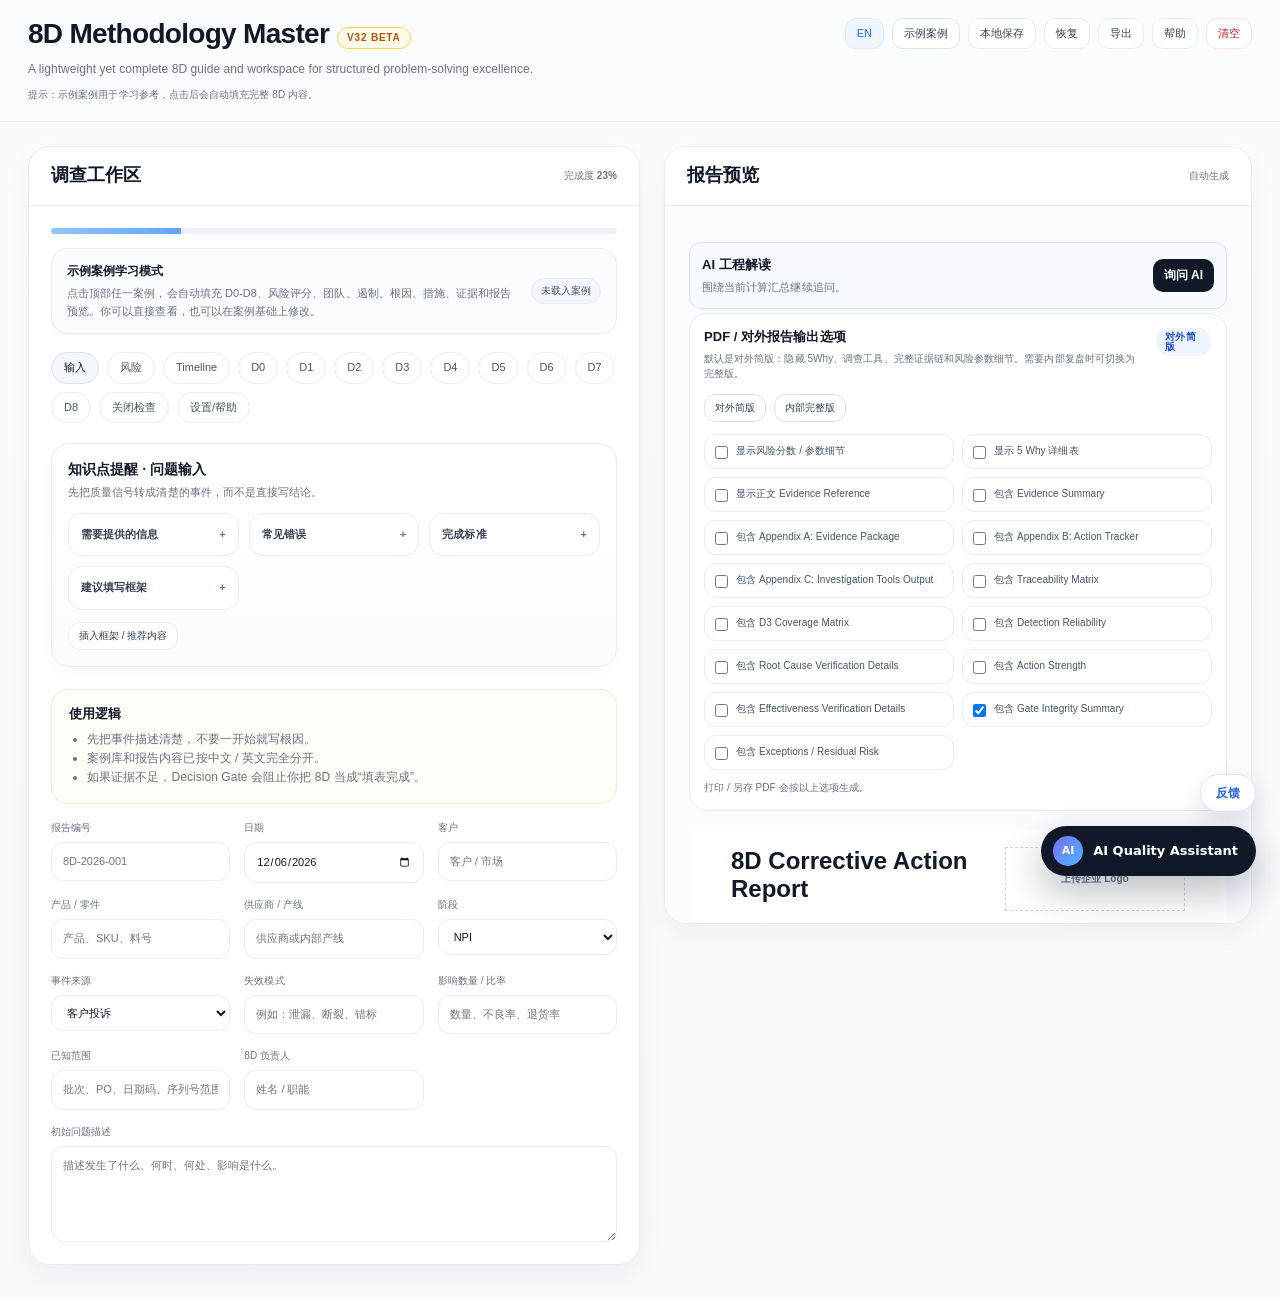
==== commit 9560eea1: "Improve customer report rendering and branding" ====
--- a/index.html
+++ b/index.html
@@ -80,8 +80,10 @@
 		.timelineList{position:relative;margin:12px 0 0;padding:0 0 0 18px}.timelineList:before{content:"";position:absolute;left:5px;top:6px;bottom:8px;width:2px;background:#dbe3ec;border-radius:99px}.timelineItem{position:relative;display:grid;grid-template-columns:96px minmax(0,1fr);gap:12px;margin:0 0 14px}.timelineItem:before{content:"";position:absolute;left:-17px;top:6px;width:12px;height:12px;border-radius:50%;background:#fff;border:2px solid #93c5fd}.timelineDate{font-weight:600;color:#2563eb;font-size:11px}.timelineBody b{display:block;font-size:12px;margin-bottom:3px}.timelineBody p{margin:0;color:var(--muted);font-size:11px;line-height:1.55}
 	#report{--report-ink:#1f2937;--report-muted:#667085;--report-line:#e5e7eb;--report-accent:#2563eb;color:var(--report-ink);font-size:13px;line-height:1.72;letter-spacing:0;background:#fff}.reportCover{padding:46px 42px 38px;background:#fff;border-bottom:1px solid var(--report-line);margin-bottom:34px}.reportKicker{margin:0 0 14px;color:var(--report-accent);font-size:11px;font-weight:700;letter-spacing:.14em;text-transform:uppercase}.reportCover h1{margin:0;font-size:34px;line-height:1.08;font-weight:650;letter-spacing:0;color:#111827}.reportIssueTitle{margin:14px 0 0;color:var(--report-muted);font-size:17px;line-height:1.5}.reportCoverMeta{display:grid;grid-template-columns:repeat(4,minmax(0,1fr));gap:18px;margin-top:34px;padding-top:22px;border-top:1px solid var(--report-line)}.reportMetaItem span,.reportMetric span,.summaryItem span,.causeCard span{display:block;margin-bottom:5px;color:var(--report-muted);font-size:10px;font-weight:700;letter-spacing:.08em;text-transform:uppercase}.reportMetaItem b,.reportMetric b{display:block;font-size:13px;font-weight:550;line-height:1.45;color:#111827}.reportExecutive{padding:0 42px 8px;margin-bottom:34px}.reportSectionTitle{margin:0 0 18px;font-size:24px;line-height:1.2;font-weight:650;color:#111827;letter-spacing:0}.executiveGrid{display:grid;grid-template-columns:repeat(2,minmax(0,1fr));gap:22px 34px}.summaryItem{padding-top:14px;border-top:1px solid var(--report-line)}.summaryItem p{margin:0;font-size:13px;line-height:1.72;color:#344054}.reportTimelineHighlight{padding:30px 42px;margin:20px 0 40px;border-top:1px solid var(--report-line);border-bottom:1px solid var(--report-line);background:linear-gradient(180deg,#fff 0%,#fbfdff 100%)}.reportTimelineHighlight .timelineList{display:grid;grid-template-columns:repeat(6,minmax(0,1fr));gap:12px;padding:0;margin:18px 0 0}.reportTimelineHighlight .timelineList:before{display:none}.reportTimelineHighlight .timelineItem{display:block;margin:0;padding:0 0 0 12px;border-left:2px solid var(--report-accent)}.reportTimelineHighlight .timelineItem:before{display:none}.reportTimelineHighlight .timelineDate{font-size:10px;color:var(--report-accent);margin-bottom:7px}.reportTimelineHighlight .timelineBody b{font-size:12px;line-height:1.35}.reportTimelineHighlight .timelineBody p{font-size:10px;line-height:1.5}.reportChapter{padding:0 42px;margin:0 0 42px}.chapterTitle{display:flex;align-items:flex-end;justify-content:space-between;gap:20px;margin:0 0 24px;padding-bottom:12px;border-bottom:1px solid var(--report-line)}.chapterTitle h2{margin:0;font-size:23px;line-height:1.2;font-weight:650;color:#111827}.chapterTitle span{color:var(--report-muted);font-size:10px;font-weight:700;letter-spacing:.12em;text-transform:uppercase}.reportSec{padding:0;border:0;border-radius:0;background:transparent;margin:0 0 32px;box-shadow:none}.reportSec h3{display:flex;align-items:baseline;justify-content:space-between;gap:16px;margin:0 0 12px;font-size:20px;line-height:1.25;font-weight:620;letter-spacing:0;color:#111827}.dtag{order:2;min-width:auto;height:auto;border:0;border-radius:0;background:transparent;color:var(--report-accent);font-size:10px;font-weight:750;letter-spacing:.14em;text-transform:uppercase}.reportText{font-size:13px;line-height:1.78;color:#344054}.sectionLead{margin:0 0 18px;color:#344054;font-size:13px}.reportSec.dstep:before{display:none}.infoGrid{display:grid;grid-template-columns:repeat(3,minmax(0,1fr));gap:18px 26px}.infoItem{padding:0;border:0;border-radius:0;background:transparent;border-top:1px solid var(--report-line);padding-top:12px}.infoItem span{font-size:10px;font-weight:700;letter-spacing:.08em;text-transform:uppercase;color:var(--report-muted)}.infoItem b{font-size:13px;font-weight:550;color:#111827}.reportTable{border:0;border-radius:0;border-collapse:collapse;margin:14px 0 18px;background:#fff}.reportTable th{background:transparent;border-bottom:1px solid #d0d5dd;padding:10px 10px 9px;color:#475467;font-size:10px;font-weight:700;letter-spacing:.06em;text-transform:uppercase}.reportTable td{border-bottom:1px solid #edf0f2;padding:12px 10px;color:#344054;font-size:12px}.evidenceLine{margin-top:16px;padding:13px 0 0;border:0;border-radius:0;border-top:1px solid var(--report-line);background:transparent}.causeGrid{display:grid;grid-template-columns:repeat(3,minmax(0,1fr));gap:18px;margin:18px 0}.causeCard{padding:16px 0 0;border-top:2px solid var(--report-accent)}.causeCard b{display:block;font-size:15px;line-height:1.35;margin-bottom:8px;color:#111827}.causeCard p{margin:0;color:#344054;font-size:12px;line-height:1.7;white-space:pre-wrap}.rootEvidence{margin-top:18px}.gateList{margin-top:10px}.box{border:0;border-radius:0;background:transparent;border-top:1px solid var(--report-line);padding:14px 0}.summaryGrid{gap:20px}.pageBreak{break-before:page}
 .reportOptions{margin:0 0 18px;padding:14px;border:1px solid var(--line);border-radius:18px;background:#fff}.reportOptionsHead{display:flex;justify-content:space-between;align-items:flex-start;gap:12px}.reportOptionsHead h3{margin:0;font-size:13px;line-height:1.35}.reportOptionsHead p{margin:5px 0 0;color:var(--muted);font-size:10px;line-height:1.55}.presetRow{display:flex;gap:8px;flex-wrap:wrap;margin:12px 0}.presetRow button{border-color:#dbe3ec}.optionGrid{display:grid;grid-template-columns:repeat(2,minmax(0,1fr));gap:8px}.optionItem{display:flex;align-items:flex-start;gap:8px;padding:9px 10px;border:1px solid var(--line);border-radius:12px;background:#fff;cursor:pointer}.optionItem:hover{border-color:#dbe3ec;background:#fbfcfe}.optionItem input{width:auto;margin:2px 0 0;flex:0 0 auto}.optionItem span{font-size:10px;line-height:1.45;color:#475467}
-.productPanel{border:1px solid var(--line);border-radius:18px;background:#fff;padding:16px;margin:0 0 16px}.productPanel h3{margin:0 0 8px}.productPanel p{margin:4px 0;color:var(--muted);font-size:11px}.productGrid{display:grid;grid-template-columns:repeat(2,minmax(0,1fr));gap:12px}.productMeta{display:grid;grid-template-columns:repeat(3,minmax(0,1fr));gap:10px;margin-top:12px}.productMeta .box b{font-size:13px}.helpList{display:grid;gap:8px}.helpList details{border:1px solid var(--line);border-radius:14px;background:#fbfcfe;padding:0}.helpList summary{cursor:pointer;padding:11px 13px;font-weight:600;font-size:12px}.helpList summary::-webkit-details-marker{display:none}.helpList summary:after{content:"+";float:right;color:var(--muted)}.helpList details[open] summary:after{content:"-"}.helpList .helpBody{padding:0 13px 13px}.feedbackBox textarea{min-height:90px}.toast{margin-top:10px;padding:10px 12px;border:1px solid #dbeafe;border-radius:12px;background:#eff6ff;color:#1d4ed8;font-size:11px}.modalOverlay{position:fixed;inset:0;z-index:120;display:flex;align-items:center;justify-content:center;padding:20px;background:rgba(17,24,39,.38);backdrop-filter:blur(5px)}.modalCard{width:min(520px,100%);padding:20px;border:1px solid var(--line);border-radius:18px;background:#fff;box-shadow:0 24px 70px rgba(17,24,39,.22)}.modalCard h3{margin:0 0 8px}.modalCard p{margin:0 0 14px;color:var(--muted)}.modalCard .optionItem{margin:10px 0 16px}.modalCard button:disabled{opacity:.45;cursor:not-allowed;transform:none;box-shadow:none}.reportFooter{margin:22px 42px 0;padding:12px 0 0;border-top:1px solid var(--report-line);display:grid;grid-template-columns:repeat(4,minmax(0,1fr));gap:10px;color:var(--report-muted);font-size:10px}.reportFooter span{display:block;font-weight:700;text-transform:uppercase;letter-spacing:.06em}.reportFooter b{display:block;color:#344054;font-weight:500}
+.productPanel{border:1px solid var(--line);border-radius:18px;background:#fff;padding:16px;margin:0 0 16px}.productPanel h3{margin:0 0 8px}.productPanel p{margin:4px 0;color:var(--muted);font-size:11px}.productGrid{display:grid;grid-template-columns:repeat(2,minmax(0,1fr));gap:12px}.productMeta{display:grid;grid-template-columns:repeat(3,minmax(0,1fr));gap:10px;margin-top:12px}.productMeta .box b{font-size:13px}.brandPreview{display:flex;align-items:center;justify-content:center;min-height:72px;margin:10px 0 12px;border:1px dashed var(--line);border-radius:14px;background:#fbfcfe;color:var(--muted);font-size:11px}.brandPreview img{max-width:180px;max-height:64px;object-fit:contain}.helpList{display:grid;gap:8px}.helpList details{border:1px solid var(--line);border-radius:14px;background:#fbfcfe;padding:0}.helpList summary{cursor:pointer;padding:11px 13px;font-weight:600;font-size:12px}.helpList summary::-webkit-details-marker{display:none}.helpList summary:after{content:"+";float:right;color:var(--muted)}.helpList details[open] summary:after{content:"-"}.helpList .helpBody{padding:0 13px 13px}.feedbackBox textarea{min-height:90px}.toast{margin-top:10px;padding:10px 12px;border:1px solid #dbeafe;border-radius:12px;background:#eff6ff;color:#1d4ed8;font-size:11px}.modalOverlay{position:fixed;inset:0;z-index:120;display:flex;align-items:center;justify-content:center;padding:20px;background:rgba(17,24,39,.38);backdrop-filter:blur(5px)}.modalCard{width:min(520px,100%);padding:20px;border:1px solid var(--line);border-radius:18px;background:#fff;box-shadow:0 24px 70px rgba(17,24,39,.22)}.modalCard h3{margin:0 0 8px}.modalCard p{margin:0 0 14px;color:var(--muted)}.modalCard .optionItem{margin:10px 0 16px}.modalCard button:disabled{opacity:.45;cursor:not-allowed;transform:none;box-shadow:none}.reportFooter{margin:22px 42px 0;padding:12px 0 0;border-top:1px solid var(--report-line);display:grid;grid-template-columns:repeat(4,minmax(0,1fr));gap:10px;color:var(--report-muted);font-size:10px}.reportFooter span{display:block;font-weight:700;text-transform:uppercase;letter-spacing:.06em}.reportFooter b{display:block;color:#344054;font-weight:500}
+.customerReport{--customer-ink:#1f2933;--customer-muted:#596574;--customer-line:#d8dee6;--customer-head:#f5f7fa;--customer-accent:#4b6478;color:var(--customer-ink);font-size:12.5px;line-height:1.58}.customerHeader{padding:18px 42px 16px;border-bottom:1px solid var(--customer-line);background:#fff}.customerBrand{display:flex;justify-content:space-between;gap:18px;align-items:flex-start;margin-bottom:14px}.customerLogoBox{display:flex;align-items:flex-start;justify-content:flex-end;min-width:150px;min-height:46px;color:transparent;font-size:0}.customerLogoBox img{max-width:170px;max-height:50px;object-fit:contain}.customerTitleBlock{text-align:left;flex:1 1 auto}.customerTitleBlock h1{margin:0;font-size:24px;line-height:1.15;letter-spacing:0;color:#111827}.customerTitleBlock p,.customerStatus{display:none!important}.customerInfoGrid{display:grid;grid-template-columns:150px minmax(0,1fr) 150px minmax(0,1fr);border-top:1px solid var(--customer-line);border-left:1px solid var(--customer-line);background:#fff}.customerInfoGrid span,.customerInfoGrid b{padding:8px 10px;border-right:1px solid var(--customer-line);border-bottom:1px solid var(--customer-line);min-height:34px;overflow-wrap:break-word;word-break:normal}.customerInfoGrid span{background:var(--customer-head);color:#475569;font-size:10px;font-weight:750;text-transform:uppercase;letter-spacing:.04em}.customerInfoGrid b{font-size:12px;font-weight:550;color:#1f2933}.customerInfoGrid .wide{grid-column:span 3}.customerSection{padding:0 42px;margin:20px 0 0;break-inside:avoid}.customerSectionTitle{margin:0 0 12px;padding:8px 11px;border-left:3px solid var(--customer-accent);background:var(--customer-head);font-size:17px;line-height:1.25;color:#263544;font-weight:700}.customerLead{margin:0 0 10px;color:#344054;white-space:pre-wrap}.customerTable{width:100%;border:1px solid var(--customer-line);border-collapse:collapse;margin:10px 0 0;background:#fff;table-layout:fixed}.customerTable th{padding:8px 10px;border:1px solid var(--customer-line);background:var(--customer-head);color:#475569;font-size:10px;font-weight:750;text-align:left;text-transform:uppercase;letter-spacing:.04em}.customerTable td{padding:9px 10px;border:1px solid var(--customer-line);vertical-align:top;color:#2f3d4a;font-size:12px;line-height:1.5;white-space:pre-wrap;word-break:normal;overflow-wrap:break-word}.customerProblemGrid{display:grid;grid-template-columns:repeat(2,minmax(0,1fr));gap:10px}.customerProblemItem{border-top:1px solid var(--customer-line);padding-top:9px}.customerProblemItem span{display:block;margin-bottom:4px;color:#596574;font-size:10px;font-weight:750;text-transform:uppercase;letter-spacing:.05em}.customerProblemItem p{margin:0;color:#2f3d4a;white-space:pre-wrap}.customerEvidenceList{margin:9px 0 0 18px;padding:0}.customerEvidenceList li{margin:3px 0;color:#2f3d4a;line-height:1.5}.customerFooter{margin:22px 42px 0;padding:10px 0 0;border-top:1px solid var(--customer-line);display:grid;grid-template-columns:repeat(3,minmax(0,1fr));gap:8px;color:#667085;font-size:9px}.customerFooter span{display:block;font-weight:750;text-transform:uppercase;letter-spacing:.05em}.customerFooter b{display:block;color:#344054;font-weight:500}@media(max-width:760px){.customerHeader,.customerSection{padding-left:0;padding-right:0}.customerBrand{display:flex}.customerLogoBox{min-width:96px}.customerTitleBlock{text-align:left}.customerInfoGrid{grid-template-columns:1fr}.customerInfoGrid .wide{grid-column:auto}.customerProblemGrid{grid-template-columns:1fr}.customerFooter{margin-left:0;margin-right:0;grid-template-columns:1fr 1fr}}@media print{.customerReport{font-size:10.5px;line-height:1.42}.customerHeader{padding:0 0 7mm}.customerBrand{margin-bottom:7px}.customerLogoBox{min-height:34px}.customerLogoBox img{max-width:38mm;max-height:13mm}.customerTitleBlock h1{font-size:18px}.customerInfoGrid{grid-template-columns:28mm minmax(0,1fr) 28mm minmax(0,1fr)}.customerInfoGrid span,.customerInfoGrid b{padding:5px 6px;min-height:23px}.customerInfoGrid span{font-size:7.8px}.customerInfoGrid b{font-size:9.5px}.customerSection{padding:0;margin:5.5mm 0 0}.customerSectionTitle{margin-bottom:6px;padding:5px 8px;font-size:13.5px}.customerTable{margin-top:6px}.customerTable th{padding:5px 6px;font-size:8px}.customerTable td{padding:6px;font-size:9.8px;line-height:1.36;break-inside:avoid}.customerProblemGrid{gap:7px}.customerProblemItem{padding-top:6px}.customerProblemItem span{font-size:8px}.customerProblemItem p{font-size:9.8px;line-height:1.36}.customerLead{font-size:9.8px;line-height:1.38;margin-bottom:6px}.customerEvidenceList li{font-size:9.5px;margin:1px 0}.customerFooter{margin:8mm 0 0;grid-template-columns:repeat(3,minmax(0,1fr));font-size:8px}.customerSection,.customerProblemItem{break-inside:avoid}}
 
+.customerReport .customerLogoBox{position:relative;display:flex;align-items:center;justify-content:center;flex:0 0 180px;width:180px;min-width:180px;height:64px;min-height:64px;border:1px dashed #cfd7e3;background:#fff;box-sizing:border-box;overflow:hidden}.customerReport .customerLogoBox img{display:block;max-width:160px;max-height:52px;object-fit:contain}.customerLogoUpload{position:absolute;inset:0;display:flex;align-items:center;justify-content:center;padding:6px;color:#64748b;font-size:10px;font-weight:650;line-height:1.25;text-align:center;cursor:pointer;background:rgba(255,255,255,.88)}.customerLogoUpload:hover{background:#f8fafc;color:#2563eb}.customerLogoBox.hasLogo .customerLogoUpload{opacity:0}.customerLogoBox.hasLogo:hover .customerLogoUpload{opacity:1}.customerLogoRemove{position:absolute;right:4px;bottom:4px;border:1px solid #dbe3ec;background:#fff;color:#64748b;border-radius:6px;padding:2px 5px;font-size:9px;line-height:1;cursor:pointer}.customerLogoRemove:hover{color:#b91c1c;border-color:#fecaca}.customerReport .customerInfoGrid,.customerReport .customerTable,.customerReport .customer-report-table{border-collapse:collapse;border-color:var(--customer-line)}.customerReport .customerTable,.customerReport .customer-report-table{max-width:100%;box-sizing:border-box}.customerReport .customerInfoGrid span,.customerReport .customerInfoGrid b,.customerReport .customerTable th,.customerReport .customerTable td,.customerReport .customer-report-table th,.customerReport .customer-report-table td{border:1px solid var(--customer-line)!important;overflow-wrap:anywhere}.customer-report-header{background:#fff}.customer-report-section{break-inside:avoid}.customer-report-card{border:1px solid var(--customer-line);background:#fff;padding:10px}.customerReport .customerFooter{display:block;margin:18px 42px 0;padding:8px 0 0;border-top:1px solid var(--customer-line);color:#667085;font-size:9px;text-align:left}.customerReport .customerFooter b{font-weight:500;color:#475467}@media print{.customerReport .customerLogoBox{flex-basis:38mm;width:38mm;min-width:38mm;height:16mm;min-height:16mm;border:0}.customerReport .customerLogoBox img{max-width:38mm;max-height:16mm}.customerReport .customerFooter{margin:7mm 0 0;font-size:8px}}
 .knowledgeCoach{border:1px solid var(--line);border-radius:18px;background:linear-gradient(180deg,#ffffff 0%,#fbfcfe 100%);padding:16px;margin:0 0 22px;box-shadow:0 5px 18px rgba(17,24,39,.025)}
 .knowledgeCoach .coachTop{display:flex;justify-content:space-between;align-items:flex-start;gap:14px;margin-bottom:10px}
 .knowledgeCoach h3{margin:0;font-size:14px;font-weight:600;line-height:1.35}
@@ -266,7 +268,7 @@
  zh: {evidenceTier:['L1 原始证据','L2 参考证据','L3 验证证据'],confidence:['Low','Medium','High'],status:['未开始','收集中','已确认','被否定'],whyStatus:['未确认','可以证伪','已证实','被否定'],fishStatus:['无证据','待验证','证据支持','证据反驳'],fishCat:['Man 人','Machine 机','Material 料','Method 法','Measurement 测','Environment 环','Design 设计','Supplier 供应商'],actionStatus:['Open','In Progress','Done','Verified']},
  en: {evidenceTier:['L1 Raw Evidence','L2 Reference Evidence','L3 Verified Evidence'],confidence:['Low','Medium','High'],status:['Not Started','Collecting','Confirmed','Rejected'],whyStatus:['Unconfirmed','Falsifiable','Confirmed','Rejected'],fishStatus:['No Evidence','To Verify','Evidence Supports','Evidence Refutes'],fishCat:['Man','Machine','Material','Method','Measurement','Environment','Design','Supplier'],actionStatus:['Open','In Progress','Done','Verified']}
 };
-let state = { schemaVersion:31, lang:'zh', currentCase:null, fields:{}, risk:{s:3,r:3,t:3,d:3,i:3}, reportOptions:null, evidenceFiles:[], memberMatrix:[], teamRecommendation:false, tables:{team:[],contain:[],isnot:[],questions:[],why:[],fishbone:[],evidence:[],timeline:[],actions:[]}, meta:null, integrity:null, externalSubmission:null };
+let state = { schemaVersion:31, lang:'zh', currentCase:null, fields:{}, risk:{s:3,r:3,t:3,d:3,i:3}, reportOptions:null, evidenceFiles:[], memberMatrix:[], teamRecommendation:false, tables:{team:[],contain:[],isnot:[],questions:[],why:[],fishbone:[],evidence:[],timeline:[],actions:[]}, meta:null, integrity:null, externalSubmission:null, branding:null };
 let evidenceObjectUrls = [];
 function t(k){return I18N[state.lang][k]||k} function qs(s){return document.querySelector(s)} function qsa(s){return [...document.querySelectorAll(s)]} function esc(x){return String(x??'').replace(/[&<>"']/g,m=>({'&':'&amp;','<':'&lt;','>':'&gt;','"':'&quot;',"'":'&#039;'}[m]))} function empty(x){return x&&String(x).trim()?esc(x):`<span class="empty">${esc(t('empty'))}</span>`}
 function today(){return new Date().toISOString().slice(0,10)}
@@ -433,12 +435,51 @@
 }
 
 const PRODUCT_INFO={toolName:'8D Methodology Master',version:'v32 Beta',engine:'Evidence Integrity Engine v31',schemaVersion:31,buildDate:'2026-07-30',buildId:'v32-beta-20260730'};
+function defaultBranding(){return {companyName:'',logo:null}}
+function ensureBranding(){
+ if(!state.branding||typeof state.branding!=='object')state.branding=defaultBranding();
+ if(typeof state.branding.companyName==='undefined')state.branding.companyName='';
+ if(typeof state.branding.logo==='undefined')state.branding.logo=null;
+ return state.branding;
+}
+function syncBrandingFromDom(){
+ const branding=ensureBranding();
+ const name=qs('#brandCompanyName');
+ if(name)branding.companyName=name.value;
+ return branding;
+}
+function brandingLogoHTML(cssClass=''){
+ const branding=ensureBranding();
+ if(branding.logo&&branding.logo.dataUrl)return `<img ${cssClass?`class="${esc(cssClass)}"`:''} src="${esc(branding.logo.dataUrl)}" alt="${esc(branding.companyName||branding.logo.name||'Company logo')}">`;
+ return `<span>${esc(branding.companyName||'Company Logo')}</span>`;
+}
+function handleBrandingLogo(input){
+ const file=input&&input.files&&input.files[0]; if(!file)return;
+ const okTypes=['image/png','image/jpeg','image/jpg','image/svg+xml'];
+ const isSvg=/\.svg$/i.test(file.name||'');
+ if(!okTypes.includes(file.type)&&!isSvg){alert(state.lang==='zh'?'请上传 PNG、JPG 或 SVG logo。':'Please upload a PNG, JPG, or SVG logo.'); input.value=''; return;}
+ if(file.size>2*1024*1024){alert(state.lang==='zh'?'Logo 文件过大。请使用 2 MB 以下文件。':'Logo file is too large. Please use a file under 2 MB.'); input.value=''; return;}
+ const reader=new FileReader();
+ reader.onload=()=>{const branding=ensureBranding(); branding.logo={name:file.name,type:file.type||'image/svg+xml',size:file.size,dataUrl:String(reader.result||''),updatedAt:new Date().toISOString()}; renderProductReadinessPanel(); renderReport(false);};
+ reader.onerror=()=>alert(state.lang==='zh'?'Logo 读取失败。':'Logo could not be read.');
+ reader.readAsDataURL(file);
+}
+function removeBrandingLogo(){const branding=ensureBranding(); branding.logo=null; renderProductReadinessPanel(); renderReport(false);}
+function customerLogoSlotHTML(){
+ const branding=ensureBranding();
+ const hasLogo=!!(branding.logo&&branding.logo.dataUrl);
+ const uploadText=state.lang==='zh'?'上传企业 Logo':'Upload Company Logo';
+ const replaceText=state.lang==='zh'?'更换 Logo':'Replace Logo';
+ const removeText=state.lang==='zh'?'移除':'Remove';
+ return `<div class="customerLogoBox ${hasLogo?'hasLogo':''}">${hasLogo?brandingLogoHTML():''}<label class="customerLogoUpload screenOnly">${esc(hasLogo?replaceText:uploadText)}<input type="file" accept="image/png,image/jpeg,image/svg+xml,.svg" style="display:none" onchange="handleBrandingLogo(this)"></label>${hasLogo?`<button type="button" class="customerLogoRemove screenOnly" onclick="removeBrandingLogo()">${esc(removeText)}</button>`:''}</div>`;
+}
 function renderProductReadinessPanel(){
  const box=qs('#productReadinessPanel'); if(!box)return;
  const zh=state.lang==='zh';
  const L=zh?{
   about:'关于',version:'版本信息',data:'数据管理',help:'帮助中心',feedback:'反馈',desc:'8D Methodology Master 是一个本地优先的 8D 引导工作区，帮助质量工程团队完成 D0-D8、证据链接、Gate Review 和客户报告输出。',
   export:'导出工作区备份',import:'导入工作区备份',clear:'清除本地数据',clearHelp:'清除浏览器本地保存的报告和设置，不会清空当前页面已打开的工作内容。',fbDesc:'描述你遇到的问题或希望改进的地方。此反馈只会导出本地 JSON，不会上传数据。',fbProblem:'描述',fbImprove:'建议改进',submit:'导出反馈 JSON',module:'当前模块 / 步骤',browser:'浏览器信息',issueType:'问题类型',screenshot:'截图占位',privacy:'数据隐私',release:'发布状态',controlled:'Controlled Beta',betaNotice:'This is a controlled beta release. Feedback is welcome. Please validate outputs according to your organizational quality procedures before official use.',
+  branding:'Company Branding',companyName:'公司名称',uploadLogo:'上传 Logo',removeLogo:'移除 Logo',logoHelp:'Logo 仅保存在本地浏览器和工作区备份中，不会上传。',
   helpSections:[
    ['Getting Started',['什么是 8D Methodology Master：面向质量工程的轻量但完整 8D 工作区。','创建 8D：先填写输入和风险，再按 D0-D8 完成调查、措施和验证。','D0-D8：从紧急响应、团队、问题描述、遏制、根因、措施、验证、防再发到关闭。']],
    ['Evidence Integrity',['Evidence ID 是证据在报告和调查中的唯一引用。','证据应链接到 D 步骤、根因、措施或验证记录。','Internal / External 可控制内部证据与客户可见证据边界。']],
@@ -448,8 +489,9 @@
    ['FAQ',['Q: 我的数据存在哪里？ A: 除非导出备份，你的报告数据保存在浏览器本地。','Q: 工具会上传我的 evidence 吗？ A: 不会。Evidence 文件保留在你的设备上。']]
   ]
  }:{
-  about:'About',version:'Version Information',data:'Data Management',help:'Help Center',feedback:'Feedback',desc:'8D Methodology Master is a local-first guided 8D workspace for quality engineering teams to complete D0-D8, evidence linkage, Gate Review, and customer-ready reporting.',
+ about:'About',version:'Version Information',data:'Data Management',help:'Help Center',feedback:'Feedback',desc:'8D Methodology Master is a local-first guided 8D workspace for quality engineering teams to complete D0-D8, evidence linkage, Gate Review, and customer-ready reporting.',
   export:'Export Workspace Backup',import:'Import Workspace Backup',clear:'Clear Local Data',clearHelp:'Remove locally stored reports and settings from this browser. The work currently open on the page is not cleared.',fbDesc:'Describe an issue or suggested improvement. This feedback form only exports a local JSON file; it does not upload data.',fbProblem:'Description',fbImprove:'Suggested improvement',submit:'Export Feedback JSON',module:'Current Module / Step',browser:'Browser Information',issueType:'Issue Type',screenshot:'Screenshot placeholder',privacy:'Data Privacy',release:'Release Status',controlled:'Controlled Beta',betaNotice:'This is a controlled beta release. Feedback is welcome. Please validate outputs according to your organizational quality procedures before official use.',
+  branding:'Company Branding',companyName:'Company Name',uploadLogo:'Upload Logo',removeLogo:'Remove Logo',logoHelp:'Logo stays in local browser storage and workspace backups only. It is not uploaded.',
   helpSections:[
    ['Getting Started',['What is 8D Methodology Master: a lightweight but complete 8D workspace for quality engineering.','Create an 8D by completing intake and risk first, then D0-D8 investigation, actions, and verification.','D0-D8 moves from emergency response, team, problem description, containment, root cause, actions, verification, prevention, to closure.']],
    ['Evidence Integrity',['Evidence ID is the unique reference used across the investigation and report.','Evidence should link to a D step, root cause, corrective action, or verification record.','Internal / External visibility controls internal evidence versus customer-visible evidence.']],
@@ -463,7 +505,8 @@
  const browserInfo=typeof navigator==='undefined'?'':navigator.userAgent;
  const issueTypes=zh?['Bug','Report Issue','Data Issue','Feature Request']:['Bug','Report Issue','Data Issue','Feature Request'];
  const privacyItems=zh?['Data stays in browser storage.','Evidence files are not uploaded.','Export creates a local backup file.']:['Data stays in browser storage.','Evidence files are not uploaded.','Export creates a local backup file.'];
- box.innerHTML=`<div class="productGrid"><div class="productPanel"><h3>${esc(PRODUCT_INFO.toolName)}</h3><p>${esc(L.desc)}</p><div class="callout warn"><p>${esc(L.betaNotice)}</p></div><div class="productMeta"><div class="box"><span>${esc(L.version)}</span><b>${esc(PRODUCT_INFO.version)}</b></div><div class="box"><span>Engine</span><b>${esc(PRODUCT_INFO.engine)}</b></div><div class="box"><span>Schema</span><b>${PRODUCT_INFO.schemaVersion}</b></div><div class="box"><span>Build Date</span><b>${esc(PRODUCT_INFO.buildDate)}</b></div><div class="box"><span>Build ID</span><b>${esc(PRODUCT_INFO.buildId)}</b></div><div class="box"><span>${esc(L.release)}</span><b>${esc(L.controlled)}</b></div></div></div><div class="productPanel"><h3>${esc(L.privacy)}</h3><ul>${privacyItems.map(x=>`<li>${esc(x)}</li>`).join('')}</ul></div><div class="productPanel"><h3>${esc(L.data)}</h3><p>${esc(L.clearHelp)}</p><div class="rowactions"><button class="small" onclick="exportWorkspaceBackup()">${esc(L.export)}</button><button class="small" onclick="triggerImportBackup()">${esc(L.import)}</button><button class="small danger" onclick="clearLocalData()">${esc(L.clear)}</button></div></div></div><div class="productPanel"><h3>${esc(L.help)}</h3><div class="helpList">${help}</div></div><div class="productPanel feedbackBox" id="feedbackPanel"><h3>${esc(L.feedback)}</h3><p>${esc(L.fbDesc)}</p><div class="formgrid"><div class="field"><label>Tool Version</label><input id="feedbackVersion" value="${esc(PRODUCT_INFO.version)}" readonly></div><div class="field"><label>${esc(L.module)}</label><input id="feedbackModule" value="${esc(activeTabId())}" readonly></div><div class="field"><label>${esc(L.issueType)}</label><select id="feedbackIssueType">${issueTypes.map(x=>`<option>${esc(x)}</option>`).join('')}</select></div><div class="field"><label>${esc(L.screenshot)}</label><input id="feedbackScreenshot" type="file" accept="image/*"></div><div class="field full"><label>${esc(L.browser)}</label><textarea id="feedbackBrowser" readonly>${esc(browserInfo)}</textarea></div><div class="field full"><label>${esc(L.fbProblem)}</label><textarea id="feedbackDescription"></textarea></div><div class="field full"><label>${esc(L.fbImprove)}</label><textarea id="feedbackImprovement"></textarea></div></div><div class="rowactions"><button class="small" onclick="submitFeedback()">${esc(L.submit)}</button></div><div id="feedbackToast"></div></div>`;
+ const branding=ensureBranding();
+ box.innerHTML=`<div class="productGrid"><div class="productPanel"><h3>${esc(PRODUCT_INFO.toolName)}</h3><p>${esc(L.desc)}</p><div class="callout warn"><p>${esc(L.betaNotice)}</p></div><div class="productMeta"><div class="box"><span>${esc(L.version)}</span><b>${esc(PRODUCT_INFO.version)}</b></div><div class="box"><span>Engine</span><b>${esc(PRODUCT_INFO.engine)}</b></div><div class="box"><span>Schema</span><b>${PRODUCT_INFO.schemaVersion}</b></div><div class="box"><span>Build Date</span><b>${esc(PRODUCT_INFO.buildDate)}</b></div><div class="box"><span>Build ID</span><b>${esc(PRODUCT_INFO.buildId)}</b></div><div class="box"><span>${esc(L.release)}</span><b>${esc(L.controlled)}</b></div></div></div><div class="productPanel"><h3>${esc(L.privacy)}</h3><ul>${privacyItems.map(x=>`<li>${esc(x)}</li>`).join('')}</ul></div><div class="productPanel"><h3>${esc(L.branding)}</h3><p>${esc(L.logoHelp)}</p><div class="formgrid"><div class="field full"><label>${esc(L.companyName)}</label><input id="brandCompanyName" value="${esc(branding.companyName||'')}" oninput="syncBrandingFromDom();renderReport(false)"></div></div><div class="brandPreview">${brandingLogoHTML()}</div><div class="rowactions"><label class="small buttonLike">${esc(L.uploadLogo)}<input type="file" accept="image/png,image/jpeg,image/svg+xml,.svg" style="display:none" onchange="handleBrandingLogo(this)"></label><button class="small" onclick="removeBrandingLogo()">${esc(L.removeLogo)}</button></div></div><div class="productPanel"><h3>${esc(L.data)}</h3><p>${esc(L.clearHelp)}</p><div class="rowactions"><button class="small" onclick="exportWorkspaceBackup()">${esc(L.export)}</button><button class="small" onclick="triggerImportBackup()">${esc(L.import)}</button><button class="small danger" onclick="clearLocalData()">${esc(L.clear)}</button></div></div></div><div class="productPanel"><h3>${esc(L.help)}</h3><div class="helpList">${help}</div></div><div class="productPanel feedbackBox" id="feedbackPanel"><h3>${esc(L.feedback)}</h3><p>${esc(L.fbDesc)}</p><div class="formgrid"><div class="field"><label>Tool Version</label><input id="feedbackVersion" value="${esc(PRODUCT_INFO.version)}" readonly></div><div class="field"><label>${esc(L.module)}</label><input id="feedbackModule" value="${esc(activeTabId())}" readonly></div><div class="field"><label>${esc(L.issueType)}</label><select id="feedbackIssueType">${issueTypes.map(x=>`<option>${esc(x)}</option>`).join('')}</select></div><div class="field"><label>${esc(L.screenshot)}</label><input id="feedbackScreenshot" type="file" accept="image/*"></div><div class="field full"><label>${esc(L.browser)}</label><textarea id="feedbackBrowser" readonly>${esc(browserInfo)}</textarea></div><div class="field full"><label>${esc(L.fbProblem)}</label><textarea id="feedbackDescription"></textarea></div><div class="field full"><label>${esc(L.fbImprove)}</label><textarea id="feedbackImprovement"></textarea></div></div><div class="rowactions"><button class="small" onclick="submitFeedback()">${esc(L.submit)}</button></div><div id="feedbackToast"></div></div>`;
 }
 function focusFeedback(){setTimeout(()=>{let el=qs('#feedbackDescription'); if(el)el.focus();},60)}
 function renderAll(){ensureV31State(); renderStatic(); renderForms(); renderStandaloneFields(); renderRisk(); renderEvidenceQuick(); renderD4Workflow(); renderTables(); renderIntegrityAll(); renderMemberMatrix(); renderCoach(); renderProductReadinessPanel(); renderReport(false); updateProgress();}
@@ -675,7 +718,7 @@
  (state.integrity.attachments||[]).forEach(a=>{
   const e=getObjectById('Evidence',a.evidenceId);
   if(!a||!a.dataUrl||!e)return;
-  if(opt.reportMode==='external'&&e.visibility!=='External')return;
+  if(opt.reportMode!=='internal'&&e.visibility!=='External')return;
   files.push({id:e.id,evidence:e.description||'',related:(e.links||[]).map(l=>[l.relatedType,l.relatedId].filter(Boolean).join(' ')).join(', '),confidence:e.confidence||'',name:a.name||a.id,type:a.mimeType||a.type||'application/octet-stream',size:a.size||0,dataUrl:a.dataUrl});
  });
  if(files.length)return files;
@@ -709,8 +752,10 @@
  const reportHtml=qs('#report').innerHTML;
  const fileJson=htmlDocEscape(JSON.stringify(files));
  const packagePrintCompactStyle=`@media print{#report{font-size:11.5px;line-height:1.5}.reportCover{padding:12px 0 8mm;margin-bottom:5mm}.reportKicker{margin-bottom:7px;font-size:9px}.reportCover h1{font-size:24px;line-height:1.12}.reportIssueTitle{margin-top:8px;font-size:13px;line-height:1.35}.reportCoverMeta{grid-template-columns:repeat(4,minmax(0,1fr));gap:6px 12px;margin-top:14px;padding-top:10px}.reportMetaItem span,.summaryItem span{margin-bottom:2px;font-size:8.5px;letter-spacing:.05em}.reportMetaItem b{font-size:10.5px;line-height:1.25}.reportExecutive{margin-bottom:7mm}.reportSectionTitle{margin-bottom:9px;font-size:18px}.executiveGrid{grid-template-columns:repeat(3,minmax(0,1fr));gap:8px 14px}.summaryItem{padding-top:7px}.summaryItem p{font-size:10.5px;line-height:1.42}.reportTimelineHighlight{padding:12px 0;margin:7mm 0}.reportTimelineHighlight .timelineList{gap:7px;margin-top:9px}.reportTimelineHighlight .timelineItem{padding-left:8px}.reportTimelineHighlight .timelineDate{margin-bottom:3px;white-space:nowrap}.reportTimelineHighlight .timelineBody b{font-size:10.5px}.reportTimelineHighlight .timelineBody p{font-size:9px;line-height:1.35}.reportChapter{margin-bottom:6mm}.pageBreak{break-before:auto}.chapterTitle{margin-bottom:10px;padding-bottom:7px}.chapterTitle h2{font-size:18px}.reportSec{margin-bottom:14px}.reportSec h3{margin-bottom:7px;font-size:14.5px}.reportText{font-size:10.8px;line-height:1.5}.sectionLead{margin-bottom:8px;font-size:10.5px;line-height:1.45}.evidenceLine{margin-top:8px;padding-top:7px}.gateList{margin-top:5px}.reportTable{margin:8px 0 10px}.reportTable th{padding:6px 7px 5px;font-size:8.5px}.reportTable td{padding:7px;font-size:10px;line-height:1.38}.reportTable td,.reportTable th{word-break:normal;overflow-wrap:break-word;hyphens:none}.reportTable td:first-child,.reportTable th:first-child{white-space:nowrap}.printRecordCard{padding:6px 0 7px}.printRecordCard h4{font-size:11.5px;margin-bottom:4px}.printRecordGrid{grid-template-columns:23mm minmax(0,1fr);gap:2px 8px}.printRecordGrid span{font-size:8px}.printRecordGrid b{font-size:10px;line-height:1.35;word-break:normal;overflow-wrap:break-word}.causeCard{padding-top:9px}}`;
+ const customerPackageStyle=`.customerReport{--customer-ink:#1f2933;--customer-muted:#596574;--customer-line:#d9e0e8;--customer-head:#eef2f6;--customer-accent:#4b6478;color:var(--customer-ink);font-size:12.5px;line-height:1.58}.customerHeader{padding:24px 42px 18px;border-bottom:1px solid var(--customer-line);background:#fff}.customerBrand{display:flex;justify-content:space-between;gap:18px;align-items:flex-start;margin-bottom:14px}.customerBrand h1{margin:0;font-size:25px;line-height:1.15;color:#111827}.customerBrand p{margin:5px 0 0;color:var(--customer-muted);font-size:12px}.customerStatus{display:inline-flex;min-height:25px;padding:5px 9px;border:1px solid #cdd6df;background:#f7f9fb;color:#2f3d4a;font-size:10px;font-weight:700;text-transform:uppercase;letter-spacing:.06em}.customerInfoGrid{display:grid;grid-template-columns:150px minmax(0,1fr) 150px minmax(0,1fr);border:1px solid var(--customer-line);border-bottom:0}.customerInfoGrid span,.customerInfoGrid b{padding:8px 10px;border-bottom:1px solid var(--customer-line);min-height:34px}.customerInfoGrid span{background:var(--customer-head);color:#475569;font-size:10px;font-weight:750;text-transform:uppercase;letter-spacing:.04em}.customerInfoGrid b{font-size:12px;font-weight:550}.customerInfoGrid .wide{grid-column:span 3}.customerSection{padding:0 42px;margin:20px 0 0;break-inside:avoid}.customerSectionTitle{margin:0 0 12px;padding:9px 12px;border-left:4px solid var(--customer-accent);background:var(--customer-head);font-size:17px;line-height:1.25;color:#263544;font-weight:700}.customerLead{margin:0 0 10px;color:#344054;white-space:pre-wrap}.customerTable{width:100%;border:1px solid var(--customer-line);border-collapse:collapse;margin:10px 0 0;background:#fff}.customerTable th{padding:9px 10px;border:1px solid var(--customer-line);background:var(--customer-head);color:#475569;font-size:10px;font-weight:750;text-align:left;text-transform:uppercase;letter-spacing:.04em}.customerTable td{padding:10px;border:1px solid var(--customer-line);vertical-align:top;color:#2f3d4a;font-size:12px;line-height:1.55;white-space:pre-wrap}.customerProblemGrid{display:grid;grid-template-columns:repeat(2,minmax(0,1fr));gap:10px}.customerProblemItem{border-top:1px solid var(--customer-line);padding-top:9px}.customerProblemItem span{display:block;margin-bottom:4px;color:#596574;font-size:10px;font-weight:750;text-transform:uppercase;letter-spacing:.05em}.customerProblemItem p{margin:0;color:#2f3d4a;white-space:pre-wrap}.customerEvidenceList{margin:9px 0 0 18px;padding:0}.customerEvidenceList li{margin:3px 0;color:#2f3d4a;line-height:1.5}.customerFooter{margin:22px 42px 0;padding:10px 0 0;border-top:1px solid var(--customer-line);display:grid;grid-template-columns:repeat(4,minmax(0,1fr));gap:8px;color:#667085;font-size:9px}.customerFooter span{display:block;font-weight:750;text-transform:uppercase;letter-spacing:.05em}.customerFooter b{display:block;color:#344054;font-weight:500}@media print{.customerReport{font-size:10.5px;line-height:1.42}.customerHeader{padding:0 0 7mm}.customerBrand{margin-bottom:8px}.customerBrand h1{font-size:20px}.customerBrand p{font-size:10px}.customerInfoGrid{grid-template-columns:28mm minmax(0,1fr) 28mm minmax(0,1fr)}.customerInfoGrid span,.customerInfoGrid b{padding:5px 6px;min-height:24px}.customerInfoGrid span{font-size:7.8px}.customerInfoGrid b{font-size:9.5px}.customerSection{padding:0;margin:5.5mm 0 0}.customerSectionTitle{margin-bottom:6px;padding:6px 8px;font-size:13.5px}.customerTable{margin-top:6px}.customerTable th{padding:5px 6px;font-size:8px}.customerTable td{padding:6px;font-size:9.8px;line-height:1.36;break-inside:avoid;word-break:normal;overflow-wrap:break-word}.customerProblemGrid{gap:7px}.customerProblemItem{padding-top:6px}.customerProblemItem span{font-size:8px}.customerProblemItem p{font-size:9.8px;line-height:1.36}.customerLead{font-size:9.8px;line-height:1.38;margin-bottom:6px}.customerEvidenceList li{font-size:9.5px;margin:1px 0}.customerFooter{margin:8mm 0 0;grid-template-columns:repeat(4,minmax(0,1fr));font-size:8px}.customerStatus{font-size:8px;min-height:20px;padding:3px 6px}}`;
+ const customerBrandingPackageStyle=`.customerReport{--customer-line:#d8dee6;--customer-head:#f5f7fa}.customerHeader{padding:18px 42px 16px}.customerBrand{display:flex;justify-content:space-between;gap:18px;align-items:flex-start;margin-bottom:14px}.customerLogoBox{position:relative;display:flex;align-items:center;justify-content:center;flex:0 0 180px;width:180px;min-width:180px;height:64px;min-height:64px;border:1px dashed #cfd7e3;background:#fff;box-sizing:border-box;overflow:hidden}.customerLogoBox img{display:block;max-width:160px;max-height:52px;object-fit:contain}.customerLogoUpload,.customerLogoRemove{display:none!important}.customerTitleBlock{text-align:left;flex:1 1 auto}.customerTitleBlock h1{margin:0;font-size:24px;line-height:1.15;letter-spacing:0;color:#111827}.customerTitleBlock p,.customerStatus{display:none!important}.customerInfoGrid{border-top:1px solid var(--customer-line);border-left:1px solid var(--customer-line);border-right:0;border-bottom:0;background:#fff}.customerInfoGrid span,.customerInfoGrid b{border:1px solid var(--customer-line)!important;overflow-wrap:anywhere;word-break:normal}.customerTable,.customer-report-table{border:1px solid var(--customer-line);border-collapse:collapse;table-layout:fixed;max-width:100%;box-sizing:border-box}.customerTable th,.customerTable td,.customer-report-table th,.customer-report-table td{border:1px solid var(--customer-line)!important;word-break:normal;overflow-wrap:anywhere}.customerTable th,.customer-report-table th{background:var(--customer-head)}.customer-report-header{background:#fff}.customer-report-section{break-inside:avoid}.customer-report-card{border:1px solid var(--customer-line);background:#fff;padding:10px}.customerSectionTitle{border-left-width:3px}.customerFooter{display:block;margin:18px 42px 0;padding:8px 0 0;border-top:1px solid var(--customer-line);color:#667085;font-size:9px;text-align:left}.customerFooter b{font-weight:500;color:#475467}@media(max-width:760px){.customerBrand{display:flex}.customerLogoBox{flex-basis:96px;width:96px;min-width:96px}.customerTitleBlock{text-align:left}}@media print{.customerHeader{padding:0 0 7mm}.customerBrand{margin-bottom:7px}.customerLogoBox{flex-basis:38mm;width:38mm;min-width:38mm;height:16mm;min-height:16mm;border:0}.customerLogoBox img{max-width:38mm;max-height:16mm}.customerTitleBlock h1{font-size:18px}.customerInfoGrid span,.customerInfoGrid b{padding:5px 6px;min-height:23px}.customerTable th,.customer-report-table th{padding:5px 6px}.customerTable td,.customer-report-table td{padding:6px}.customerFooter{margin:7mm 0 0;font-size:8px}}`;
  const packageHtml=`<!doctype html><html lang="${state.lang==='zh'?'zh-CN':'en'}"><head><meta charset="utf-8"><meta name="viewport" content="width=device-width,initial-scale=1"><title>${esc(title)}</title><style>
-body{margin:0;background:#f8fafc;color:#111827;font-family:Inter,-apple-system,BlinkMacSystemFont,"Segoe UI","PingFang SC","Microsoft YaHei",Arial,sans-serif;font-size:12px;line-height:1.6}main{max-width:980px;margin:0 auto;padding:28px}.packageTop{padding:20px 0 18px;border-bottom:1px solid #e8edf4;margin-bottom:20px}.packageTop h1{margin:0;font-size:24px}.muted,.smallText{color:#6b7280}#report{--report-ink:#1f2937;--report-muted:#667085;--report-line:#e5e7eb;--report-accent:#2563eb;color:var(--report-ink);font-size:13px;line-height:1.72;background:#fff}.reportCover{padding:46px 42px 38px;background:#fff;border-bottom:1px solid var(--report-line);margin-bottom:34px}.reportKicker{margin:0 0 14px;color:var(--report-accent);font-size:11px;font-weight:700;letter-spacing:.14em;text-transform:uppercase}.reportCover h1{margin:0;font-size:34px;line-height:1.08;font-weight:650}.reportIssueTitle{margin:14px 0 0;color:var(--report-muted);font-size:17px}.reportCoverMeta{display:grid;grid-template-columns:repeat(4,minmax(0,1fr));gap:18px;margin-top:34px;padding-top:22px;border-top:1px solid var(--report-line)}.reportMetaItem span,.summaryItem span,.causeCard span{display:block;margin-bottom:5px;color:var(--report-muted);font-size:10px;font-weight:700;letter-spacing:.08em;text-transform:uppercase}.reportMetaItem b{display:block;font-size:13px;font-weight:550}.reportExecutive{padding:0 42px 8px;margin-bottom:34px}.reportSectionTitle{margin:0 0 18px;font-size:24px;line-height:1.2;font-weight:650}.executiveGrid{display:grid;grid-template-columns:repeat(2,minmax(0,1fr));gap:22px 34px}.summaryItem{padding-top:14px;border-top:1px solid var(--report-line)}.summaryItem p{margin:0;color:#344054}.reportTimelineHighlight{padding:30px 42px;margin:20px 0 40px;border-top:1px solid var(--report-line);border-bottom:1px solid var(--report-line);background:#fbfdff}.timelineList{position:relative;margin:12px 0 0;padding:0 0 0 18px}.timelineList:before{content:"";position:absolute;left:5px;top:6px;bottom:8px;width:2px;background:#dbe3ec}.timelineItem{position:relative;display:grid;grid-template-columns:96px minmax(0,1fr);gap:12px;margin:0 0 14px}.timelineItem:before{content:"";position:absolute;left:-17px;top:6px;width:12px;height:12px;border-radius:50%;background:#fff;border:2px solid #93c5fd}.timelineDate{font-weight:700;color:#2563eb;font-size:11px}.timelineBody b{display:block;font-size:12px}.timelineBody p{margin:0;color:#667085;font-size:11px}.reportTimelineHighlight .timelineList{display:grid;grid-template-columns:repeat(6,minmax(0,1fr));gap:12px;padding:0;margin:18px 0 0}.reportTimelineHighlight .timelineList:before,.reportTimelineHighlight .timelineItem:before{display:none}.reportTimelineHighlight .timelineItem{display:block;margin:0;padding-left:12px;border-left:2px solid var(--report-accent)}.reportChapter{padding:0 42px;margin:0 0 42px}.chapterTitle{display:flex;align-items:flex-end;justify-content:space-between;gap:20px;margin:0 0 24px;padding-bottom:12px;border-bottom:1px solid var(--report-line)}.chapterTitle h2{margin:0;font-size:23px;line-height:1.2}.chapterTitle span{color:var(--report-muted);font-size:10px;font-weight:700;letter-spacing:.12em;text-transform:uppercase}.reportSec{padding:0;border:0;border-radius:0;background:transparent;margin:0 0 32px;box-shadow:none}.reportSec h3{display:flex;align-items:baseline;justify-content:space-between;gap:16px;margin:0 0 12px;font-size:20px;line-height:1.25}.dtag{order:2;color:var(--report-accent);font-size:10px;font-weight:750;letter-spacing:.14em;text-transform:uppercase}.reportText{white-space:pre-wrap;color:#344054}.sectionLead{color:#344054}.reportTable{width:100%;border:0;border-collapse:collapse;margin:14px 0 18px}.reportTable th{border-bottom:1px solid #d0d5dd;padding:10px;color:#475467;font-size:10px;text-align:left;text-transform:uppercase}.reportTable td{border-bottom:1px solid #edf0f2;padding:12px 10px;color:#344054;vertical-align:top}.printCardList{display:none}.printTableOnly{display:block}.printRecordCard{border-top:1px solid var(--report-line);padding:10px 0 12px;break-inside:avoid}.printRecordCard h4{margin:0 0 8px;font-size:13px;line-height:1.35;color:#111827}.printRecordGrid{display:grid;grid-template-columns:28mm minmax(0,1fr);gap:4px 10px}.printRecordGrid span{color:var(--report-muted);font-size:9px;font-weight:700;text-transform:uppercase;letter-spacing:.04em}.printRecordGrid b{font-size:11px;font-weight:500;color:#344054;white-space:pre-wrap;overflow-wrap:anywhere}.infoGrid,.summaryGrid{display:grid;grid-template-columns:repeat(3,minmax(0,1fr));gap:18px 26px}.infoItem,.box{border-top:1px solid var(--report-line);padding-top:12px}.evidenceLine{margin-top:16px;padding-top:13px;border-top:1px solid var(--report-line);font-size:10px;color:#667085}.evidenceChips{display:flex;flex-wrap:wrap;gap:8px;margin-top:8px}.evidenceChip{position:relative;display:inline-flex;min-height:24px;padding:4px 9px;border-radius:999px;background:#eff6ff;border:1px solid #bfdbfe;color:#1d4ed8;font-size:10px;font-weight:600}.evidencePreview{display:none;position:absolute;left:0;top:calc(100% + 8px);z-index:30;width:260px;padding:12px;border:1px solid #e8edf4;border-radius:14px;background:#fff;color:#111827;box-shadow:0 18px 42px rgba(17,24,39,.16)}.evidenceChip:hover .evidencePreview,.evidenceChip:focus .evidencePreview{display:block}.evidencePreview img{display:block;max-width:100%;max-height:150px;margin-top:8px;border:1px solid #e8edf4;border-radius:10px;object-fit:contain}.evidencePreview .fileBadge{display:block;margin-top:8px;padding:8px;background:#f8fafc;border:1px solid #e8edf4;word-break:break-word}.causeGrid{display:grid;grid-template-columns:repeat(3,minmax(0,1fr));gap:18px;margin:18px 0}.causeCard{padding-top:16px;border-top:2px solid var(--report-accent)}.causeCard p{margin:0;color:#344054;font-size:12px;line-height:1.7;white-space:pre-wrap}.attachmentGrid{display:grid;grid-template-columns:repeat(2,minmax(0,1fr));gap:12px}.attachmentCard{border:1px solid #e8edf4;border-radius:12px;padding:12px}.attachmentCard img{max-width:100%;max-height:260px;border:1px solid #e8edf4;border-radius:12px}.attachActions{display:flex;gap:8px;flex-wrap:wrap;margin:10px 0}.buttonLike,button{border:1px solid #dbe3ec;background:#fff;color:#2563eb;border-radius:10px;padding:7px 10px;font:inherit;font-size:11px;text-decoration:none;cursor:pointer}.pdfOnly{display:none}@media(max-width:760px){main{padding:18px}.reportCover,.reportExecutive,.reportTimelineHighlight,.reportChapter{padding-left:0;padding-right:0}.reportCoverMeta,.executiveGrid,.causeGrid,.infoGrid,.summaryGrid,.attachmentGrid,.reportTimelineHighlight .timelineList{grid-template-columns:1fr}}@page{size:A4;margin:16mm 14mm}@media print{.packageTools,.attachActions,.evidencePreview,.pdfHide{display:none!important}.pdfOnly{display:block}body{background:#fff}main{max-width:none;padding:0}.reportCover{min-height:auto;display:block;padding:24px 0 18mm;margin-bottom:10mm}.reportExecutive,.reportTimelineHighlight,.reportChapter{padding-left:0;padding-right:0}.reportSec,.summaryItem,.causeCard,.timelineItem,.attachmentCard,.printRecordCard{break-inside:avoid}.reportTable td,.reportTable th{word-break:break-word;overflow-wrap:anywhere}.printTableOnly{display:none!important}.printCardList{display:block!important}.reportTimelineHighlight .timelineList{grid-template-columns:repeat(3,minmax(0,1fr))}.reportCover h1{font-size:28px}.reportCoverMeta{grid-template-columns:repeat(2,minmax(0,1fr));gap:12px 18px}.reportSec h3{font-size:17px}.pageBreak{break-before:page}}${packagePrintCompactStyle}</style></head><body><main><div class="packageTop"><h1>${esc(title)}</h1><p class="muted">${esc(note)}</p><div class="packageTools"><button onclick="window.print()">${esc(t('printPdf'))}</button></div></div><section id="report">${reportHtml}</section><section class="reportSec"><h3>${state.lang==='zh'?'客户证据附件':'Customer Evidence Files'}</h3><p class="muted">${state.lang==='zh'?'按 Evidence ID 与报告 Appendix A 对应。':'Match files with Appendix A by Evidence ID.'}</p><div id="customerFiles"></div></section></main><script>
+body{margin:0;background:#f8fafc;color:#111827;font-family:Inter,-apple-system,BlinkMacSystemFont,"Segoe UI","PingFang SC","Microsoft YaHei",Arial,sans-serif;font-size:12px;line-height:1.6}main{max-width:980px;margin:0 auto;padding:28px}.packageTop{padding:20px 0 18px;border-bottom:1px solid #e8edf4;margin-bottom:20px}.packageTop h1{margin:0;font-size:24px}.muted,.smallText{color:#6b7280}#report{--report-ink:#1f2937;--report-muted:#667085;--report-line:#e5e7eb;--report-accent:#2563eb;color:var(--report-ink);font-size:13px;line-height:1.72;background:#fff}.reportCover{padding:46px 42px 38px;background:#fff;border-bottom:1px solid var(--report-line);margin-bottom:34px}.reportKicker{margin:0 0 14px;color:var(--report-accent);font-size:11px;font-weight:700;letter-spacing:.14em;text-transform:uppercase}.reportCover h1{margin:0;font-size:34px;line-height:1.08;font-weight:650}.reportIssueTitle{margin:14px 0 0;color:var(--report-muted);font-size:17px}.reportCoverMeta{display:grid;grid-template-columns:repeat(4,minmax(0,1fr));gap:18px;margin-top:34px;padding-top:22px;border-top:1px solid var(--report-line)}.reportMetaItem span,.summaryItem span,.causeCard span{display:block;margin-bottom:5px;color:var(--report-muted);font-size:10px;font-weight:700;letter-spacing:.08em;text-transform:uppercase}.reportMetaItem b{display:block;font-size:13px;font-weight:550}.reportExecutive{padding:0 42px 8px;margin-bottom:34px}.reportSectionTitle{margin:0 0 18px;font-size:24px;line-height:1.2;font-weight:650}.executiveGrid{display:grid;grid-template-columns:repeat(2,minmax(0,1fr));gap:22px 34px}.summaryItem{padding-top:14px;border-top:1px solid var(--report-line)}.summaryItem p{margin:0;color:#344054}.reportTimelineHighlight{padding:30px 42px;margin:20px 0 40px;border-top:1px solid var(--report-line);border-bottom:1px solid var(--report-line);background:#fbfdff}.timelineList{position:relative;margin:12px 0 0;padding:0 0 0 18px}.timelineList:before{content:"";position:absolute;left:5px;top:6px;bottom:8px;width:2px;background:#dbe3ec}.timelineItem{position:relative;display:grid;grid-template-columns:96px minmax(0,1fr);gap:12px;margin:0 0 14px}.timelineItem:before{content:"";position:absolute;left:-17px;top:6px;width:12px;height:12px;border-radius:50%;background:#fff;border:2px solid #93c5fd}.timelineDate{font-weight:700;color:#2563eb;font-size:11px}.timelineBody b{display:block;font-size:12px}.timelineBody p{margin:0;color:#667085;font-size:11px}.reportTimelineHighlight .timelineList{display:grid;grid-template-columns:repeat(6,minmax(0,1fr));gap:12px;padding:0;margin:18px 0 0}.reportTimelineHighlight .timelineList:before,.reportTimelineHighlight .timelineItem:before{display:none}.reportTimelineHighlight .timelineItem{display:block;margin:0;padding-left:12px;border-left:2px solid var(--report-accent)}.reportChapter{padding:0 42px;margin:0 0 42px}.chapterTitle{display:flex;align-items:flex-end;justify-content:space-between;gap:20px;margin:0 0 24px;padding-bottom:12px;border-bottom:1px solid var(--report-line)}.chapterTitle h2{margin:0;font-size:23px;line-height:1.2}.chapterTitle span{color:var(--report-muted);font-size:10px;font-weight:700;letter-spacing:.12em;text-transform:uppercase}.reportSec{padding:0;border:0;border-radius:0;background:transparent;margin:0 0 32px;box-shadow:none}.reportSec h3{display:flex;align-items:baseline;justify-content:space-between;gap:16px;margin:0 0 12px;font-size:20px;line-height:1.25}.dtag{order:2;color:var(--report-accent);font-size:10px;font-weight:750;letter-spacing:.14em;text-transform:uppercase}.reportText{white-space:pre-wrap;color:#344054}.sectionLead{color:#344054}.reportTable{width:100%;border:0;border-collapse:collapse;margin:14px 0 18px}.reportTable th{border-bottom:1px solid #d0d5dd;padding:10px;color:#475467;font-size:10px;text-align:left;text-transform:uppercase}.reportTable td{border-bottom:1px solid #edf0f2;padding:12px 10px;color:#344054;vertical-align:top}.printCardList{display:none}.printTableOnly{display:block}.printRecordCard{border-top:1px solid var(--report-line);padding:10px 0 12px;break-inside:avoid}.printRecordCard h4{margin:0 0 8px;font-size:13px;line-height:1.35;color:#111827}.printRecordGrid{display:grid;grid-template-columns:28mm minmax(0,1fr);gap:4px 10px}.printRecordGrid span{color:var(--report-muted);font-size:9px;font-weight:700;text-transform:uppercase;letter-spacing:.04em}.printRecordGrid b{font-size:11px;font-weight:500;color:#344054;white-space:pre-wrap;overflow-wrap:anywhere}.infoGrid,.summaryGrid{display:grid;grid-template-columns:repeat(3,minmax(0,1fr));gap:18px 26px}.infoItem,.box{border-top:1px solid var(--report-line);padding-top:12px}.evidenceLine{margin-top:16px;padding-top:13px;border-top:1px solid var(--report-line);font-size:10px;color:#667085}.evidenceChips{display:flex;flex-wrap:wrap;gap:8px;margin-top:8px}.evidenceChip{position:relative;display:inline-flex;min-height:24px;padding:4px 9px;border-radius:999px;background:#eff6ff;border:1px solid #bfdbfe;color:#1d4ed8;font-size:10px;font-weight:600}.evidencePreview{display:none;position:absolute;left:0;top:calc(100% + 8px);z-index:30;width:260px;padding:12px;border:1px solid #e8edf4;border-radius:14px;background:#fff;color:#111827;box-shadow:0 18px 42px rgba(17,24,39,.16)}.evidenceChip:hover .evidencePreview,.evidenceChip:focus .evidencePreview{display:block}.evidencePreview img{display:block;max-width:100%;max-height:150px;margin-top:8px;border:1px solid #e8edf4;border-radius:10px;object-fit:contain}.evidencePreview .fileBadge{display:block;margin-top:8px;padding:8px;background:#f8fafc;border:1px solid #e8edf4;word-break:break-word}.causeGrid{display:grid;grid-template-columns:repeat(3,minmax(0,1fr));gap:18px;margin:18px 0}.causeCard{padding-top:16px;border-top:2px solid var(--report-accent)}.causeCard p{margin:0;color:#344054;font-size:12px;line-height:1.7;white-space:pre-wrap}.attachmentGrid{display:grid;grid-template-columns:repeat(2,minmax(0,1fr));gap:12px}.attachmentCard{border:1px solid #e8edf4;border-radius:12px;padding:12px}.attachmentCard img{max-width:100%;max-height:260px;border:1px solid #e8edf4;border-radius:12px}.attachActions{display:flex;gap:8px;flex-wrap:wrap;margin:10px 0}.buttonLike,button{border:1px solid #dbe3ec;background:#fff;color:#2563eb;border-radius:10px;padding:7px 10px;font:inherit;font-size:11px;text-decoration:none;cursor:pointer}.pdfOnly{display:none}@media(max-width:760px){main{padding:18px}.reportCover,.reportExecutive,.reportTimelineHighlight,.reportChapter{padding-left:0;padding-right:0}.reportCoverMeta,.executiveGrid,.causeGrid,.infoGrid,.summaryGrid,.attachmentGrid,.reportTimelineHighlight .timelineList{grid-template-columns:1fr}}@page{size:A4;margin:16mm 14mm}@media print{.packageTools,.attachActions,.evidencePreview,.pdfHide{display:none!important}.pdfOnly{display:block}body{background:#fff}main{max-width:none;padding:0}.reportCover{min-height:auto;display:block;padding:24px 0 18mm;margin-bottom:10mm}.reportExecutive,.reportTimelineHighlight,.reportChapter{padding-left:0;padding-right:0}.reportSec,.summaryItem,.causeCard,.timelineItem,.attachmentCard,.printRecordCard{break-inside:avoid}.reportTable td,.reportTable th{word-break:break-word;overflow-wrap:anywhere}.printTableOnly{display:none!important}.printCardList{display:block!important}.reportTimelineHighlight .timelineList{grid-template-columns:repeat(3,minmax(0,1fr))}.reportCover h1{font-size:28px}.reportCoverMeta{grid-template-columns:repeat(2,minmax(0,1fr));gap:12px 18px}.reportSec h3{font-size:17px}.pageBreak{break-before:page}}${packagePrintCompactStyle}${customerPackageStyle}${customerBrandingPackageStyle}</style></head><body><main><div class="packageTop"><h1>${esc(title)}</h1><p class="muted">${esc(note)}</p><div class="packageTools"><button onclick="window.print()">${esc(t('printPdf'))}</button></div></div><section id="report">${reportHtml}</section><section class="reportSec"><h3>${state.lang==='zh'?'客户证据附件':'Customer Evidence Files'}</h3><p class="muted">${state.lang==='zh'?'按 Evidence ID 与报告 Appendix A 对应。':'Match files with Appendix A by Evidence ID.'}</p><div id="customerFiles"></div></section></main><script>
 const files=${fileJson};
 function escHtml(x){return String(x??'').replace(/[&<>"']/g,m=>({'&':'&amp;','<':'&lt;','>':'&gt;','"':'&quot;',"'":'&#039;'}[m]))}
 function dataUrlToBlob(dataUrl){const parts=String(dataUrl||'').split(',');const meta=parts[0]||'';const body=parts[1]||'';const mime=(meta.match(/data:([^;]+)/)||[])[1]||'application/octet-stream';const binary=atob(body);const bytes=new Uint8Array(binary.length);for(let i=0;i<binary.length;i++)bytes[i]=binary.charCodeAt(i);return new Blob([bytes],{type:mime})}
@@ -1218,7 +1263,7 @@
 function toggleReportOption(key,el){
  const o=ensureReportOptions();
  o[key]=!!el.checked;
- o.reportMode='custom';
+ if(o.reportMode!=='internal')o.reportMode='external';
  renderReport(false);
 }
 
@@ -1293,11 +1338,11 @@
  const g=buildGateResult();
  const zh=state.lang==='zh';
  if(g.finalStatus==='Ready for Customer Submission')return zh?'Ready for Customer Submission':'Ready for Customer Submission';
- if(g.finalStatus==='Ready for Internal Closure')return opt.reportMode==='external'?(zh?'Pending Customer Submission Approval':'Pending Customer Submission Approval'):(zh?'Ready for Internal Closure / Pending Customer Submission Review':'Ready for Internal Closure / Pending Customer Submission Review');
+ if(g.finalStatus==='Ready for Internal Closure')return opt.reportMode!=='internal'?(zh?'Pending Customer Submission Approval':'Pending Customer Submission Approval'):(zh?'Ready for Internal Closure / Pending Customer Submission Review':'Ready for Internal Closure / Pending Customer Submission Review');
  if(g.finalStatus==='Conditionally Ready')return zh?'Conditionally Ready / Pending Customer Submission Review':'Conditionally Ready / Pending Customer Submission Review';
- return opt.reportMode==='external'?(zh?'Pending Customer Submission Approval':'Pending Customer Submission Approval'):(zh?'Pending Internal Closure Review':'Pending Internal Closure Review');
-}
-function integrityVisible(x,opt){return opt.reportMode!=='external'||x.visibility==='External'}
+ return opt.reportMode!=='internal'?(zh?'Pending Customer Submission Approval':'Pending Customer Submission Approval'):(zh?'Pending Internal Closure Review':'Pending Internal Closure Review');
+}
+function integrityVisible(x,opt){return opt.reportMode==='internal'||x.visibility==='External'}
 function integrityEvidenceChips(type,id,opt){
  const ev=validSupportingEvidence(type,id).filter(e=>integrityVisible(e,opt));
  if(!ev.length)return '';
@@ -1353,6 +1398,214 @@
   html+=`<section class="reportChapter"><div class="chapterTitle"><h2>${esc(zh?'Exceptions / Residual Risk':'Exceptions / Residual Risk')}</h2><span>EX</span></div><div class="reportSec">${exceptions.length?tableHTML(zh?['措施','例外 / 残余风险']:['Action','Exception / Residual Risk'],exceptions):`<p class="empty">${esc(t('empty'))}</p>`}</div></section>`;
  }
  return html;
+}
+function customerText(value,fallback='-'){
+ if(value===null||typeof value==='undefined')return fallback;
+ if(Array.isArray(value)){const out=value.map(v=>customerText(v,'')).filter(Boolean).join(', '); return out||fallback;}
+ if(typeof value==='object'){
+  const keys=['description','residualRisk','compensatingControls','reason','rationale','summary','conclusion','actualResult','metric','name','id','status','type','evidenceType','source','confidence','approvedBy','reviewDate'];
+  const parts=keys.map(k=>value[k]).filter(v=>v!==null&&typeof v!=='undefined'&&String(v).trim&&String(v).trim());
+  if(parts.length)return parts.map(v=>customerText(v,'')).filter(Boolean).join(' / ')||fallback;
+  try{const json=JSON.stringify(value); return json&&json!=='{}'?json:fallback;}catch(e){return fallback;}
+ }
+ const out=String(value).replace(/\s+/g,' ').trim();
+ if(!out||out==='[object Object]'||out==='未填写'||out==='To be completed')return fallback;
+ return out;
+}
+function customerCell(value){return esc(customerText(value));}
+function customerHTML(value,fallback='-'){return esc(customerText(value,fallback))}
+function customerTableHTML(headers,rows){
+ const clean=(rows||[]).map(r=>(r||[]).map(c=>customerText(c))).filter(r=>r.some(c=>c&&c!=='-'));
+ if(!clean.length)return `<p class="customerLead">-</p>`;
+ return `<table class="customerTable customer-report-table"><thead><tr>${headers.map(h=>`<th>${esc(h)}</th>`).join('')}</tr></thead><tbody>${clean.map(r=>`<tr>${r.map(c=>`<td>${esc(c)}</td>`).join('')}</tr>`).join('')}</tbody></table>`;
+}
+function customerSectionHTML(title,body){
+ return `<section class="customerSection customer-report-section"><h2 class="customerSectionTitle">${esc(title)}</h2>${body}</section>`;
+}
+function customerAppendicesHTML(opt,evRows,currentStatus){
+ ensureV31State();
+ const zh=state.lang==='zh';
+ const i=state.integrity;
+ const visible=x=>integrityVisible(x,opt);
+ const ev=(i.evidence||[]).filter(visible);
+ const actions=(i.correctiveActions||[]).filter(visible);
+ const vers=(i.verifications||[]).filter(visible);
+ const roots=(i.rootCauses||[]).filter(r=>visible(r)&&['Confirmed','Supported','Not Applicable'].includes(r.status));
+ const out=[];
+ if(opt.includeEvidenceSummary){
+  const high=ev.filter(e=>e.confidence==='High').length;
+  const l3=ev.filter(e=>/verification|test|doe|msa|spc/i.test(e.evidenceType||e.description||'')).length;
+  const steps=[...new Set(ev.flatMap(e=>(e.links||[]).map(l=>l.relatedType)).filter(Boolean))].join(', ');
+  out.push(customerSectionHTML(t('evidenceSummary'),customerTableHTML(zh?['项目','结果']:['Item','Result'],[
+   [zh?'证据总数':'Total Evidence',ev.length],
+   [zh?'高置信度':'High Confidence',high],
+   [zh?'验证类证据':'Verification Evidence',l3],
+   [zh?'覆盖对象':'Covered Objects',steps]
+  ])));
+ }
+ if(opt.includeEvidenceAppendix){
+  const rows=ev.length?ev.map(e=>{const l=(e.links||[])[0]||{}; return [e.id,e.evidenceType,e.description,e.source,[l.relatedType,l.relatedId].filter(Boolean).join(' '),e.confidence];}):evRows;
+  out.push(customerSectionHTML(t('appendixA'),customerTableHTML(zh?['证据编号','类型','说明','来源','关联对象','置信度']:['Evidence ID','Type','Description','Source','Linked Object','Confidence'],rows)));
+ }
+ if(opt.includeActionAppendix){
+  out.push(customerSectionHTML(t('appendixB'),customerTableHTML(TABLE_HEADERS.actions[state.lang],state.tables.actions)));
+ }
+ if(opt.includeInvestigationAppendix){
+  out.push(customerSectionHTML(t('appendixC'),[
+   `<h4>${esc(t('isnotTitle'))}</h4>${customerTableHTML(TABLE_HEADERS.isnot[state.lang],state.tables.isnot)}`,
+   `<h4>${esc(t('questionsTitle'))}</h4>${customerTableHTML(TABLE_HEADERS.questions[state.lang],state.tables.questions)}`,
+   `<h4>${esc(t('fishboneTitle'))}</h4>${customerTableHTML(TABLE_HEADERS.fishbone[state.lang],state.tables.fishbone)}`
+  ].join('')));
+ }
+ if(opt.includeContainmentCoverage){
+  out.push(customerSectionHTML(zh?'D3 遏制覆盖矩阵':'D3 Coverage Matrix',customerTableHTML(zh?['范围','适用性','遏制ID','数量','状态','说明']:['Scope','Applicability','Containment IDs','Quantity','Status','Rationale'],(i.containmentCoverage||[]).map(c=>[c.scope,c.applicability,(c.containmentIds||[]).join(', '),c.quantity,c.status,c.rationale]))));
+ }
+ if(opt.includeDetectionReliability){
+  out.push(customerSectionHTML(zh?'D3 探测可靠性':'D3 Detection Reliability',customerTableHTML(zh?['ID','遏制ID','方法','测量系统','误放风险','退出标准']:['ID','Containment ID','Method','Measurement System','False Accept Risk','Exit Criteria'],(i.detectionReliability||[]).map(d=>[d.id,d.containmentId,d.detectionMethod||d.methodType,d.measurementSystemStatus,d.falseAcceptRisk,d.exitCriteria]))));
+ }
+ if(opt.includeRootCauseVerificationDetails){
+  out.push(customerSectionHTML(zh?'根因验证明细':'Root Cause Verification Details',customerTableHTML(zh?['ID','类型','状态','假设','验证方法','实际结果']:['ID','Type','Status','Hypothesis','Validation Method','Actual Result'],roots.map(r=>[r.id,r.type,r.status,r.hypothesis,r.validationMethod,r.actualResult]))));
+ }
+ if(opt.includeActionStrength){
+  out.push(customerSectionHTML(zh?'纠正措施强度':'Corrective Action Strength',customerTableHTML(zh?['ID','关联根因','措施','类型','强度','状态']:['ID','Linked RC','Action','Type','Strength','Status'],actions.map(a=>[a.id,(a.rootCauseIds||[]).join(', '),a.description,a.actionType,classifyActionStrength(a),computeActionStatus(a)]))));
+ }
+ if(opt.includeEffectivenessVerificationDetails){
+  out.push(customerSectionHTML(zh?'有效性验证明细':'Effectiveness Verification Details',customerTableHTML(zh?['ID','关联措施','指标','目标','结果','周期','结论']:['ID','Linked Actions','Metric','Target','Result','Period','Conclusion'],vers.map(v=>[v.id,(v.actionIds||[]).join(', '),v.metric,v.target,v.actualResult,[v.periodStart,v.periodEnd].filter(Boolean).join(' - '),v.assessment]))));
+ }
+ if(opt.includeTraceabilityMatrix){
+  const rows=actions.map(a=>{
+   const rc=(a.rootCauseIds||[]).join(', ');
+   const ve=vers.filter(v=>(v.actionIds||[]).includes(a.id)).map(v=>v.id).join(', ');
+   const ae=validSupportingEvidence('Corrective Action Implementation',a.id).filter(visible).map(e=>e.id).join(', ');
+   return [rc,a.id,ae,ve,computeActionStatus(a)];
+  });
+  out.push(customerSectionHTML(zh?'Traceability Matrix':'Traceability Matrix',customerTableHTML(zh?['根因','措施','实施证据','验证','状态']:['Root Cause','Action','Implementation Evidence','Verification','Status'],rows)));
+ }
+ if(opt.includeGateIntegritySummary){
+  const gate=buildGateResult();
+  const blocks=Object.entries(gate.blocks).map(([k,v])=>[k,v.status,v.issues.map(msg).join('\n')||'Pass']);
+  out.push(customerSectionHTML(zh?'Gate Integrity Summary':'Gate Integrity Summary',`<p class="customerLead"><b>${customerHTML(currentStatus)}</b></p>${customerTableHTML(zh?['模块','状态','问题']:['Block','Status','Issues'],blocks)}`));
+ }
+ if(opt.includeExceptionsResidualRisk){
+  const exceptions=actions.filter(a=>a.exception&&a.exception.enabled).map(a=>[a.id,a.exception.residualRisk||a.exception.reason,a.exception.compensatingControls||a.description]);
+  out.push(customerSectionHTML(zh?'Exceptions / Residual Risk':'Exceptions / Residual Risk',customerTableHTML(zh?['措施','残余风险','补偿控制']:['Action','Residual Risk','Compensating Control'],exceptions)));
+ }
+ return out.join('');
+}
+function customerEvidenceText(type,id,opt){
+ const ev=validSupportingEvidence(type,id).filter(e=>integrityVisible(e,opt));
+ if(!ev.length)return '';
+ return ev.map(e=>`${customerText(e.id)}: ${customerText(e.description||e.evidenceType||'Evidence')}`).join('\n');
+}
+function customerEvidenceRows(opt){
+ ensureV31State();
+ const ev=(state.integrity.evidence||[]).filter(e=>integrityVisible(e,opt));
+ if(ev.length)return ev.map(e=>[e.id,e.description||e.evidenceType||'',e.source||'',e.confidence||'']);
+ return evidenceRows().filter(e=>opt.reportMode!=='external'||!/internal/i.test(e.related||'')).map(e=>[e.id,e.name,e.source,e.confidence]);
+}
+function customerContainmentHTML(opt){
+ ensureV31State();
+ const zh=state.lang==='zh';
+ const rows=(state.integrity.containments||[]).filter(c=>integrityVisible(c,opt)).map(c=>[
+  c.scope||'',
+  c.action||'',
+  [c.exitCriteria,c.status,c.implementationDate].filter(Boolean).join('\n')
+ ]);
+ return customerTableHTML(zh?['范围','执行措施','验证说明']:['Scope','Action','Validation'],rows);
+}
+function customerRootCauseHTML(opt){
+ ensureV31State();
+ const zh=state.lang==='zh';
+ const dims=zh?{Occurrence:'发生机制',Escape:'流出机制',System:'系统机制'}:{Occurrence:'Occurrence',Escape:'Escape',System:'System'};
+ const noSystem=zh?'经评审未识别到额外系统性原因。':'No additional systemic cause identified after review.';
+ const roots=(state.integrity.rootCauses||[]).filter(r=>integrityVisible(r,opt)&&r.status==='Confirmed');
+ const rows=['Occurrence','Escape','System'].map(type=>{
+  const r=roots.find(x=>x.type===type);
+  if(!r&&type==='System')return [dims[type],noSystem,'-'];
+  return [
+   dims[type],
+   r?(r.failureMechanism||r.actualResult||r.hypothesis||''):'-',
+   r?customerEvidenceText('Root Cause',r.id,opt):''
+  ];
+ }).filter(row=>row.some(x=>textOnly(x)));
+ return customerTableHTML(zh?['分析维度','根本原因描述','客观证据']:['Analysis Dimension','Root Cause Description','Objective Evidence'],rows);
+}
+function customerVerificationResult(v){
+ if(!v)return '-';
+ const baseline=customerText(v.baseline,'');
+ const actual=customerText(v.actualResult,'');
+ if(baseline&&actual&&actual!=='-'&&!actual.includes(baseline))return `${baseline} → ${actual}`;
+ return actual||customerText(v.conclusion,'-');
+}
+function customerActionVerificationHTML(opt){
+ ensureV31State();
+ const zh=state.lang==='zh';
+ const actions=(state.integrity.correctiveActions||[]).filter(a=>integrityVisible(a,opt));
+ const vers=(state.integrity.verifications||[]).filter(v=>integrityVisible(v,opt)&&v.assessment==='Pass');
+ const rows=actions.map(a=>{
+  const related=vers.find(v=>(v.actionIds||[]).includes(a.id));
+  return [
+   a.id||'',
+   a.description||'',
+   related?related.metric:'',
+   customerVerificationResult(related)
+  ];
+ }).filter(row=>row.some(x=>textOnly(x)));
+ return customerTableHTML(zh?['ID','纠正措施','验证指标','验证结果']:['ID','Corrective Action','Verification Metric','Verification Result'],rows);
+}
+function customerResidualRiskHTML(opt){
+ ensureV31State();
+ const zh=state.lang==='zh';
+ const actions=(state.integrity.correctiveActions||[]).filter(a=>integrityVisible(a,opt)&&a.exception&&a.exception.enabled);
+ if(!actions.length)return `<p class="customerLead">${esc(zh?'未记录需对客户披露的残余风险。':'No customer-facing residual risk is recorded.')}</p>`;
+ const rows=actions.map(a=>[a.exception.residualRisk||a.exception.reason,a.exception.compensatingControls||a.description||computeActionStatus(a)]);
+ return customerTableHTML(zh?['剩余风险','缓解措施']:['Remaining Risk','Mitigation Action'],rows);
+}
+function customerSubmissionReportHTML(ctx){
+ const {f,opt,currentStatus,generatedDate,issueTitle}=ctx;
+ const zh=state.lang==='zh';
+ const L=zh?{
+  title:'8D Corrective Action Report',reportNo:'报告编号',date:'日期',owner:'8D Owner',status:'当前状态',customer:'客户',supplier:'供应商 / 过程',topic:'缺陷主题',
+  d2:'D2: 问题描述 (Problem Description)',problem:'问题陈述',scope:'范围',impact:'影响',failure:'失效信息',
+  d3:'D3: 临时遏制措施 (Interim Containment Actions)',d4:'D4: 根因分析 (Root Cause Analysis)',d56:'D5 & D6: 永久纠正措施及有效性验证 (PCA & Effectiveness Verification)',
+  d7:'D7: 预防再发生 (Prevent Recurrence)',residual:'残余风险评估 (Residual Risk Assessment)',d8:'D8: 关闭评审 (Closure Review)',evidence:'附件索引 (Evidence Attachments)',
+  evidenceNote:'下列证据与原始记录已打包备查。',generatedBy:'Generated by',version:'Version',generated:'Generated',build:'Build'
+ }:{
+  title:'8D Corrective Action Report',reportNo:'Report Number',date:'Date',owner:'8D Owner',status:'Current Status',customer:'Customer',supplier:'Supplier / Process',topic:'Defect Topic',
+  d2:'D2: Problem Description',problem:'Problem Statement',scope:'Scope',impact:'Impact',failure:'Failure Information',
+  d3:'D3: Interim Containment Actions',d4:'D4: Root Cause Analysis',d56:'D5 & D6: Permanent Corrective Action and Effectiveness Verification',
+  d7:'D7: Prevent Recurrence',residual:'Residual Risk Assessment',d8:'D8: Closure Review',evidence:'Evidence Attachments',
+  evidenceNote:'The following evidence records are packaged for review.',generatedBy:'Generated by',version:'Version',generated:'Generated',build:'Build'
+ };
+ const evidenceRows=customerEvidenceRows(opt);
+ const evidenceTable=customerTableHTML(zh?['证据编号','说明','来源','置信度']:['Evidence ID','Description','Source','Confidence'],evidenceRows);
+ const appendices=customerAppendicesHTML(opt,evidenceRows,currentStatus);
+ return `<div class="customerReport">
+ <section class="customerHeader customer-report-header">
+  <div class="customerBrand"><div class="customerTitleBlock"><h1>${esc(L.title)}</h1></div>${customerLogoSlotHTML()}</div>
+  <div class="customerInfoGrid">
+   <span>${esc(L.reportNo)}</span><b>${customerHTML(f.reportNo)}</b><span>${esc(L.date)}</span><b>${customerHTML(f.date)}</b>
+   <span>${esc(L.owner)}</span><b>${customerHTML(f.owner)}</b><span>${esc(L.status)}</span><b>${customerHTML(currentStatus)}</b>
+   <span>${esc(L.customer)}</span><b>${customerHTML(f.customer)}</b><span>${esc(L.supplier)}</span><b>${customerHTML(f.supplier)}</b>
+   <span>${esc(L.topic)}</span><b class="wide">${customerHTML(issueTitle)}</b>
+  </div>
+ </section>
+ <section class="customerSection customer-report-section"><h2 class="customerSectionTitle">${esc(L.d2)}</h2><div class="customerProblemGrid">
+  <div class="customerProblemItem"><span>${esc(L.problem)}</span><p>${customerHTML(f.d2||f.problemRaw)}</p></div>
+  <div class="customerProblemItem"><span>${esc(L.scope)}</span><p>${customerHTML(f.scopeKnown)}</p></div>
+  <div class="customerProblemItem"><span>${esc(L.impact)}</span><p>${customerHTML(f.qty)}</p></div>
+  <div class="customerProblemItem"><span>${esc(L.failure)}</span><p>${customerHTML(f.verifiedFailure||f.failureMode)}</p></div>
+ </div></section>
+ <section class="customerSection customer-report-section"><h2 class="customerSectionTitle">${esc(L.d3)}</h2>${customerContainmentHTML(opt)}</section>
+ <section class="customerSection customer-report-section"><h2 class="customerSectionTitle">${esc(L.d4)}</h2>${customerRootCauseHTML(opt)}</section>
+ <section class="customerSection customer-report-section"><h2 class="customerSectionTitle">${esc(L.d56)}</h2>${customerActionVerificationHTML(opt)}</section>
+ <section class="customerSection customer-report-section"><h2 class="customerSectionTitle">${esc(L.d7)}</h2><p class="customerLead">${customerHTML(f.d7)}</p></section>
+ <section class="customerSection customer-report-section"><h2 class="customerSectionTitle">${esc(L.residual)}</h2>${customerResidualRiskHTML(opt)}</section>
+ <section class="customerSection customer-report-section"><h2 class="customerSectionTitle">${esc(L.d8)}</h2><p class="customerLead">${customerHTML(f.d8)}</p><p class="customerLead"><b>${customerHTML(currentStatus)}</b></p></section>
+ <section class="customerSection customer-report-section"><h2 class="customerSectionTitle">${esc(L.evidence)}</h2><p class="customerLead">${esc(L.evidenceNote)}</p>${evidenceTable}</section>
+ ${appendices}
+ <section class="customerFooter"><b>Generated by ${esc(PRODUCT_INFO.toolName)} | ${esc(PRODUCT_INFO.version)}</b></section>
+ </div>`;
 }
 function renderReport(readDom=true){if(readDom)syncFromDom(); ensureReportOptions(); renderReportOptions(); updateRisk(); let f=state.fields, r=riskCalc(), ev=evidenceRows(), issues=gateIssues(), opt=state.reportOptions; let high=ev.filter(x=>['High','高'].includes(x.confidence)).length; let l3=ev.filter(x=>x.tier.includes('L3')).length; let steps=[...new Set(ev.flatMap(x=>(x.related.match(/D[0-8]/gi)||[]).map(s=>s.toUpperCase())) )].join(', ')||t('empty'); const evMaybe=(step,label)=>evRefs(step,label); const riskValue=opt.includeRiskDetail?`${r.p} / ${r.score}`:r.p; const fiveWhy=opt.includeFiveWhy?`<h4>${esc(t('fiveWhyTitle'))}</h4>${tableHTML(TABLE_HEADERS.why[state.lang],state.tables.why)}`:''; const actionRowsFor=(tag)=>state.tables.actions.filter(row=>String(row[0]||'').toUpperCase().includes(tag)); const d5Rows=actionRowsFor('D5'); const d6Rows=actionRowsFor('D6'); const d7Rows=actionRowsFor('D7'); const evLabel=state.lang==='zh'?{D0:'应急响应证据',D2:'问题描述证据',D3:'遏制证据',D4:'根因证据',D5:'纠正措施证据',D6:'验证证据',D7:'防再发证据',D8:'关闭证据'}:{D0:'Emergency Response Evidence',D2:'Problem Evidence',D3:'Containment Evidence',D4:'Root Cause Evidence',D5:'Corrective Action Evidence',D6:'Verification Evidence',D7:'Prevention Evidence',D8:'Closure Evidence'}; let appendix='';
  const L=state.lang==='zh'
@@ -1372,7 +1625,9 @@
  <div class="reportSec"><h3><span class="dtag">B</span>${esc(t('appendixB'))}</h3>${tableHTML(TABLE_HEADERS.actions[state.lang],state.tables.actions)}</div>`;}
  if(opt.includeInvestigationAppendix){appendix+=`
  <div class="reportSec"><h3><span class="dtag">C</span>${esc(t('appendixC'))}</h3><h4>${esc(t('isnotTitle'))}</h4>${tableHTML(TABLE_HEADERS.isnot[state.lang],state.tables.isnot)}<h4>${esc(t('questionsTitle'))}</h4>${tableHTML(TABLE_HEADERS.questions[state.lang],state.tables.questions)}<h4>${esc(t('fishboneTitle'))}</h4>${tableHTML(TABLE_HEADERS.fishbone[state.lang],state.tables.fishbone)}</div>`;}
- qs('#gateBox').className='callout '+(issues.length?'danger':'ok'); qs('#gateBox').innerHTML=`<h3>${esc(t('gateTitle'))}</h3><p><b>${issues.length?t('notReady'):t('ready')}</b></p>${issues.length?'<ul>'+issues.map(i=>`<li>${esc(i)}</li>`).join('')+'</ul>':`<p>${esc(t('noIssues'))}</p>`}`; qs('#report').innerHTML=`
+ qs('#gateBox').className='callout '+(issues.length?'danger':'ok'); qs('#gateBox').innerHTML=`<h3>${esc(t('gateTitle'))}</h3><p><b>${issues.length?t('notReady'):t('ready')}</b></p>${issues.length?'<ul>'+issues.map(i=>`<li>${esc(i)}</li>`).join('')+'</ul>':`<p>${esc(t('noIssues'))}</p>`}`;
+ if(opt.reportMode!=='internal'){qs('#report').innerHTML=customerSubmissionReportHTML({f,opt,currentStatus,generatedDate,issueTitle}); return;}
+ qs('#report').innerHTML=`
  <section class="reportCover">
   <p class="reportKicker">${esc(t('reportTitle'))}</p>
   <h1>${esc(issueTitle)}</h1>
@@ -1491,12 +1746,12 @@
 function safeFilePart(x){return String(x||'NA').trim().replace(/[^\w.-]+/g,'_').replace(/^_+|_+$/g,'')||'NA'}
 function downloadJSON(payload,filename){const blob=new Blob([JSON.stringify(payload,null,2)],{type:'application/json'}); const a=document.createElement('a'); a.href=URL.createObjectURL(blob); a.download=filename; document.body.appendChild(a); a.click(); a.remove(); URL.revokeObjectURL(a.href);}
 function backupPayload(){
- syncFromDom(); ensureV31State();
+ syncFromDom(); syncBrandingFromDom(); ensureV31State(); ensureBranding();
  const gate=buildGateResult();
  const reportId=state.fields&&state.fields.reportNo||'No_Report_ID';
  const evidence=(state.integrity&&state.integrity.evidence||[]).map(e=>({id:e.id,type:e.evidenceType,source:e.source,visibility:e.visibility,confidence:e.confidence,links:e.links||[]}));
  const attachments=(state.integrity&&state.integrity.attachments||[]).map(a=>({id:a.id,evidenceId:a.evidenceId,name:a.name,type:a.mimeType||a.type,size:a.size,hasEmbeddedData:!!a.dataUrl}));
- return {toolName:PRODUCT_INFO.toolName,productName:'8D Methodology Master Workspace Backup',version:PRODUCT_INFO.version,engine:PRODUCT_INFO.engine,schemaVersion:state.schemaVersion||31,buildId:PRODUCT_INFO.buildId,buildDate:PRODUCT_INFO.buildDate,timestamp:new Date().toISOString(),reportMetadata:{reportNo:reportId,date:state.fields&&state.fields.date,customer:state.fields&&state.fields.customer,product:state.fields&&state.fields.product,owner:state.fields&&state.fields.owner},userInputs:clone(state.fields||{}),risk:clone(state.risk||{}),tables:clone(state.tables||{}),integrity:clone(state.integrity||{}),evidenceMetadata:evidence,attachmentsMetadata:attachments,gateStatus:{finalStatus:gate.finalStatus,blocks:gate.blocks},state:clone(state)};
+ return {toolName:PRODUCT_INFO.toolName,productName:'8D Methodology Master Workspace Backup',version:PRODUCT_INFO.version,engine:PRODUCT_INFO.engine,schemaVersion:state.schemaVersion||31,buildId:PRODUCT_INFO.buildId,buildDate:PRODUCT_INFO.buildDate,timestamp:new Date().toISOString(),reportMetadata:{reportNo:reportId,date:state.fields&&state.fields.date,customer:state.fields&&state.fields.customer,product:state.fields&&state.fields.product,owner:state.fields&&state.fields.owner},userInputs:clone(state.fields||{}),risk:clone(state.risk||{}),tables:clone(state.tables||{}),integrity:clone(state.integrity||{}),branding:clone(state.branding||defaultBranding()),evidenceMetadata:evidence,attachmentsMetadata:attachments,gateStatus:{finalStatus:gate.finalStatus,blocks:gate.blocks},state:clone(state)};
 }
 function exportWorkspaceBackup(){const payload=backupPayload(); const reportId=safeFilePart(payload.reportMetadata.reportNo); const date=safeFilePart(payload.reportMetadata.date||today()); downloadJSON(payload,`8D_Methodology_Master_Backup_${reportId}_${date}.json`);}
 function exportJSON(){exportWorkspaceBackup()}
@@ -1515,6 +1770,7 @@
    if(!confirm(msg))return;
    revokeAllEvidenceObjectUrls();
    state=migrateStateToV31(incoming);
+   ensureBranding();
    if(!state.evidenceFiles)state.evidenceFiles=[];
    if(!state.memberMatrix)state.memberMatrix=[];
    if(typeof state.teamRecommendation==='undefined')state.teamRecommendation=false;
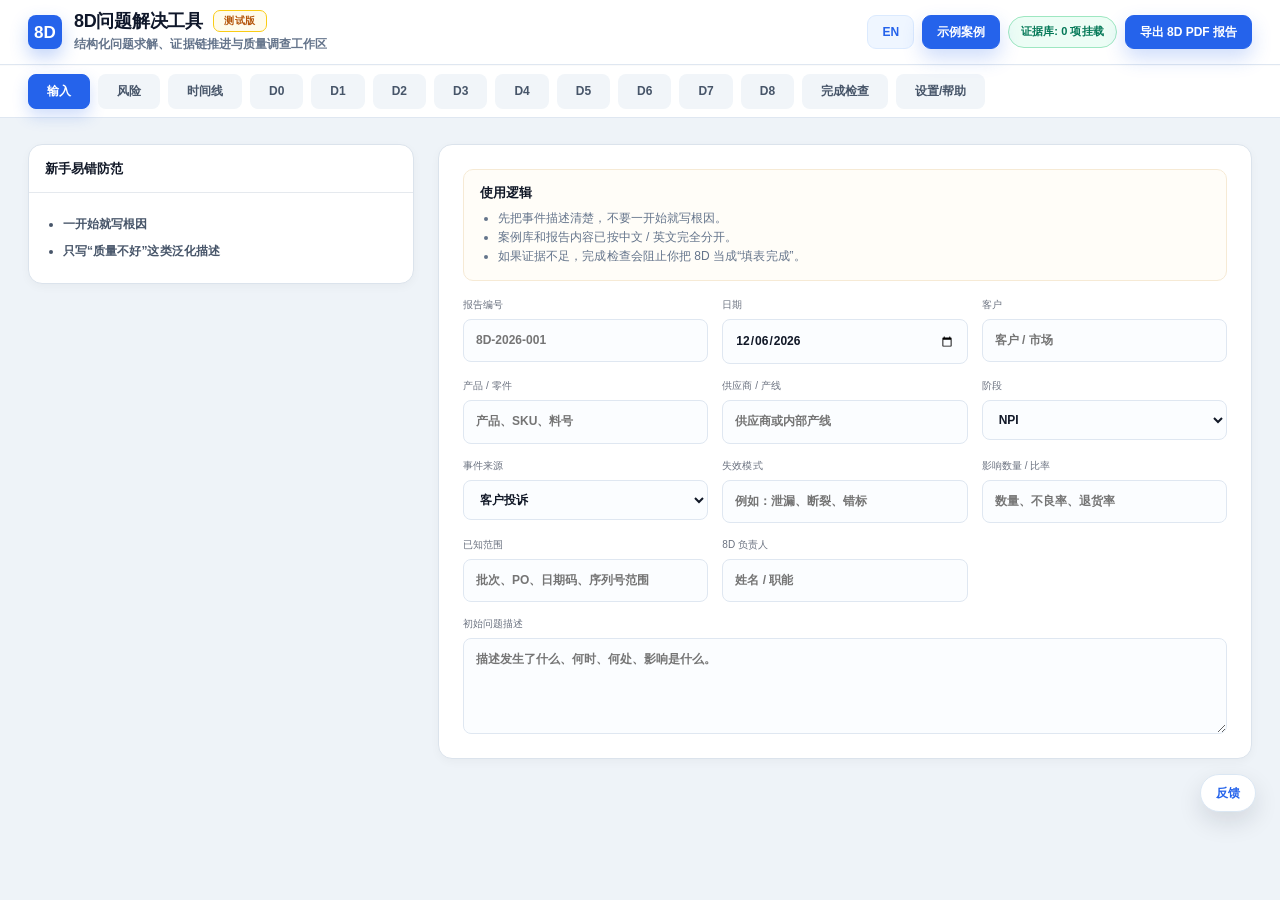
==== commit 4ce8d74f: "Fix bilingual report output language selection" ====
--- a/index.html
+++ b/index.html
@@ -3,8 +3,7 @@
 <head>
 <meta charset="utf-8" />
 <meta name="viewport" content="width=device-width, initial-scale=1" />
-<title>8D Methodology Master v32 Beta - Evidence Integrity Engine</title>
-<link rel="stylesheet" href="ai-assistant.css?v=20260730-6" />
+<title>8D Problem Solving Beta</title>
 <link rel="stylesheet" href="feedback-widget.css?v=20260730-1" />
 <style>
 
@@ -28,45 +27,51 @@
 html{font-size:16px}
 body{
   margin:0;
-  background:linear-gradient(180deg,#fbfcfe 0%,#f7f9fc 100%);
+  background:#eef3f8;
   color:var(--ink);
   font-family:Inter,-apple-system,BlinkMacSystemFont,"Segoe UI","PingFang SC","Microsoft YaHei",Arial,sans-serif;
   font-size:12px;
   line-height:1.6;
   letter-spacing:.005em;
 }
-header{position:sticky;top:0;z-index:50;background:rgba(251,252,254,.9);backdrop-filter:blur(14px);border-bottom:1px solid var(--line)}
-.wrap{max-width:var(--max);margin:0 auto;padding:18px 28px}
-.top{display:flex;justify-content:space-between;align-items:flex-start;gap:24px}
-.brand h1{margin:0;font-size:28px;line-height:1.15;letter-spacing:-.025em;font-weight:600}
-.betaBadge{display:inline-flex;align-items:center;vertical-align:.18em;margin-left:8px;padding:5px 9px;border:1px solid #fcd34d;border-radius:999px;background:#fffbeb;color:#b45309;font-size:10px;font-weight:700;line-height:1;letter-spacing:.08em;text-transform:uppercase}
-.brand p{max-width:780px;margin:10px 0 0;font-size:12px;color:var(--muted);font-weight:400}
-.langNotice{margin-top:8px;font-size:10px;color:var(--muted)}
-.toolbar{display:flex;flex-wrap:wrap;gap:8px;justify-content:flex-end;min-width:300px}
+header{position:sticky;top:0;z-index:50;background:rgba(255,255,255,.96);backdrop-filter:blur(14px);border-bottom:1px solid #dfe7f1;box-shadow:0 1px 0 rgba(15,23,42,.02)}
+.wrap{max-width:var(--max);margin:0 auto;padding:10px 28px}
+.top{display:flex;justify-content:space-between;align-items:center;gap:24px}
+.brand{display:flex;align-items:center;gap:12px;min-width:0}.brandCopy{min-width:0}.appIcon{display:inline-flex;align-items:center;justify-content:center;width:34px;height:34px;border-radius:8px;background:#2563eb;color:#fff;font-size:17px;font-weight:800;box-shadow:0 8px 18px rgba(37,99,235,.28)}
+.brand h1{display:flex;align-items:center;gap:8px;margin:0;font-size:18px;line-height:1.15;letter-spacing:-.015em;font-weight:760;color:#0f172a}
+.betaBadge{display:inline-flex;align-items:center;vertical-align:.18em;margin-left:2px;padding:5px 10px;border:1px solid #facc15;border-radius:7px;background:#fffbeb;color:#b45309;font-size:10px;font-weight:800;line-height:1;letter-spacing:.08em;text-transform:uppercase}
+.brand p{max-width:780px;margin:3px 0 0;font-size:12px;color:#64748b;font-weight:600}
+.langNotice{display:none}
+.toolbar{display:flex;flex-wrap:wrap;gap:8px;justify-content:flex-end;align-items:center;min-width:300px}
 .menuWrap{position:relative;display:inline-flex}.menuPanel{display:none;position:absolute;right:0;top:calc(100% + 8px);z-index:80;min-width:220px;padding:8px;border:1px solid var(--line);border-radius:14px;background:#fff;box-shadow:0 18px 42px rgba(17,24,39,.12)}.menuWrap.open .menuPanel{display:grid;gap:6px}.menuPanel button{width:100%;text-align:left;justify-content:flex-start}.toolbarGroup{display:inline-flex;gap:8px;flex-wrap:wrap}
-button{appearance:none;border:1px solid var(--line);background:#fff;color:#374151;font:inherit;font-size:11px;font-weight:500;line-height:1.2;padding:8px 11px;border-radius:11px;cursor:pointer;transition:all .18s ease;box-shadow:none}
+button{appearance:none;border:1px solid #dfe7f1;background:#fff;color:#334155;font:inherit;font-size:12px;font-weight:700;line-height:1.2;padding:9px 14px;border-radius:9px;cursor:pointer;transition:all .18s ease;box-shadow:none}
 button:hover{transform:translateY(-1px);box-shadow:0 6px 16px rgba(17,24,39,.05)}
-button.primary{background:#fff;border-color:#dbe3ec;color:#374151}
+button.primary{background:#2563eb;border-color:#2563eb;color:#fff;box-shadow:0 9px 20px rgba(37,99,235,.22)}
 button.lang{background:var(--accent-soft);border-color:#dbeafe;color:#2563eb}
 button.danger{background:#fff;border-color:#fee2e2;color:#b91c1c}
+.topEvidenceChip{display:inline-flex;align-items:center;gap:6px;min-height:30px;padding:6px 12px;border-radius:999px;border:1px solid #9ee7c1;background:#ecfdf5;color:#047857;font-size:11px;font-weight:800;white-space:nowrap}
+.toolbarGroup,.toolbar .danger,#helpMenu{display:none}
 .buttonLike{display:inline-flex;align-items:center;border:1px solid var(--line);background:#fff;color:#374151;font-size:10px;font-weight:500;line-height:1.2;padding:7px 10px;border-radius:11px;cursor:pointer}
-main{padding:24px 28px 34px}
-.grid{max-width:var(--max);margin:0 auto;display:grid;grid-template-columns:minmax(0,1.02fr) minmax(440px,.98fr);gap:24px;align-items:start}
-.panel{background:rgba(255,255,255,.98);border:1px solid var(--line);border-radius:22px;box-shadow:var(--shadow);overflow:hidden}
-.hd{display:flex;align-items:center;justify-content:space-between;gap:16px;padding:18px 22px;border-bottom:1px solid var(--line);background:#fff}
+main{padding:26px 28px 34px}
+.grid{max-width:var(--max);margin:0 auto;display:grid;grid-template-columns:386px minmax(0,1fr);gap:24px;align-items:start}
+.panel{background:#fff;border:1px solid #dbe3ec;border-radius:14px;box-shadow:0 3px 10px rgba(15,23,42,.035);overflow:hidden}
+.hd{display:flex;align-items:center;justify-content:space-between;gap:16px;padding:20px 22px 14px;border-bottom:1px solid #eef2f7;background:#fff}
 .hd h2{margin:0;font-size:18px;line-height:1.2;font-weight:600}.bd{padding:22px;background:transparent}.mini{font-size:10px;color:var(--muted)}.muted{color:var(--muted)}
 .progress{height:6px;border-radius:999px;background:#eef2f6;overflow:hidden;margin-bottom:14px}.bar{height:100%;width:0;background:linear-gradient(90deg,#93c5fd,#60a5fa)}
 .caseStudyNotice{display:flex;align-items:center;justify-content:space-between;gap:14px;margin:0 0 18px;padding:13px 15px;border:1px solid var(--line);border-radius:16px;background:#fbfcfe}.caseStudyNotice b{display:block;font-size:12px;font-weight:600;color:#111827}.caseStudyNotice p{margin:4px 0 0;color:var(--muted);font-size:11px}.caseBadge{display:inline-flex;align-items:center;white-space:nowrap;min-height:24px;padding:4px 9px;border-radius:999px;background:#f3f6fa;border:1px solid var(--line);font-size:10px;color:#4b5563}
-	.tabs{display:flex;flex-wrap:wrap;gap:8px;margin-bottom:20px}.tab{padding:8px 12px;border-radius:999px;background:#fff;border:1px solid var(--line);font-size:11px;font-weight:500;color:#4b5563}.tab.active{background:#f3f6fa;border-color:#dbe3ec;color:#111827}
+.workspacePanel .hd,.workspacePanel .progress,.workspacePanel .caseStudyNotice,.workspacePanel .bd>.tabs,.workspacePanel .bd>#knowledgeCoach{display:none}
+.workspacePanel .bd{padding:24px}.workspacePanel .section>h3{font-size:18px;color:#111827;margin-bottom:4px}.workspacePanel .sectionLead{margin:0 0 14px;color:#64748b;font-weight:600}
+.stepNav{position:sticky;top:55px;z-index:45;background:#fff;border-bottom:1px solid #dfe7f1}.stepNav .wrap{padding-top:9px;padding-bottom:8px}
+	.tabs{display:flex;flex-wrap:wrap;gap:8px;margin:0}.tab{padding:9px 18px;border-radius:8px;background:#f1f5f9;border:1px solid transparent;font-size:12px;font-weight:800;color:#475569}.tab.active{background:#2563eb;border-color:#2563eb;color:#fff;box-shadow:0 7px 16px rgba(37,99,235,.22)}
 	.section{display:none}.section.active{display:block}
 h3{margin:0 0 10px;font-size:15px;line-height:1.32;font-weight:600}h4{margin:18px 0 10px;font-size:12px;line-height:1.4;font-weight:600}p,li{font-size:12px}ul{margin:8px 0 0 18px;padding:0}
-.callout{padding:15px 17px;border:1px solid var(--line);border-radius:16px;background:var(--soft);margin-bottom:16px}.callout h3{margin:0 0 6px;font-size:13px;font-weight:600}.callout p,.callout li{color:var(--muted)}.callout.warn{background:#fffdf8;border-color:#f6ead5}.callout.ok{background:#f8fcf8;border-color:#dfeee1}
+.callout{padding:14px 16px;border:1px solid #dfe7f1;border-radius:10px;background:#f8fafc;margin-bottom:16px}.callout h3{margin:0 0 6px;font-size:13px;font-weight:700}.callout p,.callout li{color:#64748b}.callout.warn{background:#fffdf8;border-color:#f6ead5}.callout.ok{background:#f8fcf8;border-color:#dfeee1}
 .formgrid{display:grid;grid-template-columns:repeat(2,minmax(0,1fr));gap:14px}.formgrid.three{grid-template-columns:repeat(3,minmax(0,1fr))}.field{display:flex;flex-direction:column;gap:6px}.field.full{grid-column:1 / -1}.field label{font-size:10px;font-weight:500;color:var(--muted)}
-input,select,textarea{width:100%;border:1px solid var(--line);background:#fff;color:var(--ink);border-radius:12px;padding:10px 11px;font:inherit;font-size:11px;outline:none}input:focus,select:focus,textarea:focus{border-color:#d7e5ff;box-shadow:0 0 0 4px rgba(59,130,246,.06)}textarea{min-height:96px;resize:vertical}
-table{width:100%;border-collapse:separate;border-spacing:0;margin:10px 0 14px;border:1px solid var(--line);border-radius:16px;overflow:hidden;background:#fff}th,td{vertical-align:top}th{background:#fafbfd;color:#6b7280;font-size:10px;font-weight:600;padding:12px 11px;text-align:left;border-bottom:1px solid var(--line);line-height:1.45}td{padding:12px 11px;border-bottom:1px solid var(--line);line-height:1.65}tr:last-child td{border-bottom:none}td input,td select{padding:8px 9px}td textarea{min-height:66px;padding:8px 9px}.rowactions{display:flex;flex-wrap:wrap;gap:8px;margin:8px 0 18px}button.small{padding:7px 10px;font-size:10px;font-weight:500}
+input,select,textarea{width:100%;border:1px solid #dfe7f1;background:#fbfdff;color:var(--ink);border-radius:8px;padding:11px 12px;font:inherit;font-size:12px;font-weight:600;outline:none}input:focus,select:focus,textarea:focus{border-color:#bcd4ff;box-shadow:0 0 0 4px rgba(37,99,235,.08)}textarea{min-height:96px;resize:vertical}
+table{width:100%;border-collapse:collapse;border-spacing:0;margin:10px 0 18px;border:0;border-radius:0;overflow:visible;background:#fff}th,td{vertical-align:top}th{background:#fff;color:#64748b;font-size:11px;font-weight:800;padding:12px 12px;text-align:left;border-bottom:1px solid #e8edf4;line-height:1.45}td{padding:12px 12px;border-bottom:1px solid #e8edf4;line-height:1.65}tr:last-child td{border-bottom:none}td input,td select{padding:10px 11px}td textarea{min-height:54px;padding:10px 11px}.rowactions{display:flex;flex-wrap:wrap;gap:10px;margin:12px 0 0}button.small{padding:9px 13px;font-size:12px;font-weight:800}
 .riskbox{margin-top:14px}.kpi,.summaryGrid{display:grid;gap:12px;grid-template-columns:repeat(3,minmax(0,1fr))}.summaryGrid{grid-template-columns:repeat(4,minmax(0,1fr))}.box{padding:15px;border:1px solid var(--line);border-radius:16px;background:#fff}.box span,.smallText{display:block;font-size:10px;color:var(--muted);margin-bottom:5px}.box b{font-size:20px;line-height:1.1;font-weight:600}.scoreline{display:flex;align-items:center;gap:8px;flex-wrap:wrap}
 .pill{display:inline-flex;align-items:center;justify-content:center;min-height:24px;padding:4px 9px;border-radius:999px;font-size:10px;font-weight:600;line-height:1}.p0{background:#fef2f2;color:#b42318}.p1{background:#fff7ed;color:#c2410c}.p2{background:#eff6ff;color:#1d4ed8}.p3{background:#f0fdf4;color:#15803d}
-.leftPane{min-width:0}.reportPane{position:sticky;top:96px;max-height:calc(100vh - 122px);overflow:auto;background:#fafcff}.reportPane .bd{padding:24px;background:#fafcff}.paper{max-width:100%;margin:0 auto}
+.leftPane{min-width:0}.reportPane{display:none;position:sticky;top:96px;max-height:calc(100vh - 122px);overflow:auto;background:#fafcff}.reportPane .bd{padding:24px;background:#fafcff}.reportPane [data-qai-inline],#report [data-qai-inline]{display:none!important}.paper{max-width:100%;margin:0 auto}
 .reportHeader{display:flex;justify-content:space-between;align-items:flex-start;gap:20px;padding:22px 24px;border:1px solid var(--line);border-radius:22px;background:#fff;margin-bottom:18px}.reportHeader h2{margin:0;font-size:24px;line-height:1.16;letter-spacing:-.02em;font-weight:600}.reportHeader p{margin:8px 0 0}.reportMeta{font-size:11px;color:var(--muted);text-align:right;line-height:1.7}
 	.reportSec{padding:22px 24px;border:1px solid var(--line);border-radius:20px;background:#fff;margin-bottom:20px;box-shadow:0 4px 14px rgba(17,24,39,.025)}.reportSec h3{display:flex;align-items:center;gap:11px;margin:0 0 14px;font-size:16px;font-weight:600;letter-spacing:-.01em}.dtag{display:inline-flex;align-items:center;justify-content:center;min-width:36px;height:34px;border-radius:11px;background:#f3f6fa;color:#475467;font-size:11px;font-weight:600;border:1px solid var(--line)}.reportText{margin:0;white-space:pre-wrap;line-height:1.8}.reportTable{margin-top:10px}.evidenceLine{margin-top:12px;padding:10px 12px;border:1px dashed #dde4ec;border-radius:12px;background:#fafbfd;font-size:10px;color:var(--muted)}.gateList{margin:8px 0 0 18px}.empty{color:var(--muted);font-style:italic}.pageBreak{break-before:page}
 	.evidenceChips{display:flex;flex-wrap:wrap;gap:8px;margin-top:8px}.evidenceChip{position:relative;display:inline-flex;align-items:center;min-height:24px;padding:4px 9px;border-radius:999px;background:#eff6ff;border:1px solid #bfdbfe;color:#1d4ed8;font-size:10px;font-weight:600;cursor:default;outline:none}.evidenceChip:hover,.evidenceChip:focus{background:#dbeafe}.evidencePreview{display:none;position:absolute;left:0;top:calc(100% + 8px);z-index:30;width:260px;padding:12px;border:1px solid var(--line);border-radius:14px;background:#fff;color:#111827;box-shadow:0 18px 42px rgba(17,24,39,.16);font-weight:400;line-height:1.45}.evidenceChip:hover .evidencePreview,.evidenceChip:focus .evidencePreview{display:block}.evidencePreview b{display:block;font-size:11px;margin-bottom:5px;color:#111827}.evidencePreview p{margin:4px 0;color:var(--muted);font-size:10px}.evidencePreview img{display:block;max-width:100%;max-height:150px;margin-top:8px;border:1px solid var(--line);border-radius:10px;object-fit:contain;background:#fff}.evidencePreview .fileBadge{display:block;margin-top:8px;padding:8px;border-radius:10px;background:#f8fafc;border:1px solid var(--line);word-break:break-word}
@@ -75,15 +80,17 @@
 .attachBox{display:flex;flex-direction:column;gap:8px;min-width:130px}.attachName{font-size:10px;color:var(--muted);line-height:1.35;word-break:break-word}.thumb{max-width:112px;max-height:72px;border:1px solid var(--line);border-radius:10px;object-fit:cover;background:#fff}.attachActions{display:flex;gap:6px;flex-wrap:wrap}.attachLink{font-size:10px;color:#2563eb;text-decoration:none}.attachmentGrid{display:grid;grid-template-columns:repeat(2,minmax(0,1fr));gap:12px;margin-top:14px}.attachmentCard{border:1px solid var(--line);border-radius:14px;background:#fbfcfe;padding:12px}.attachmentCard b{display:block;font-size:11px;margin-bottom:6px}.attachmentCard img{max-width:100%;max-height:220px;border:1px solid var(--line);border-radius:12px;background:#fff}.pdfOnly{display:none}.printAttachmentNote{font-size:10px;color:var(--muted);margin:6px 0 0}
 .missingFileNote{display:block;font-size:10px;line-height:1.45;color:#b45309;background:#fffbeb;border:1px solid #fde68a;border-radius:10px;padding:7px 8px}
 .integrityWorkspace{border:1px solid var(--line);border-radius:18px;background:#fbfcfe;padding:14px;margin:14px 0 20px}.integrityTop{display:flex;justify-content:space-between;align-items:flex-start;gap:12px;margin-bottom:12px}.integrityTop h3{margin:0}.integrityTop p{margin:4px 0 0;color:var(--muted);font-size:11px}.integrityGrid{display:grid;grid-template-columns:repeat(2,minmax(0,1fr));gap:12px}.integrityCard{border:1px solid var(--line);border-radius:16px;background:#fff;overflow:hidden}.integrityCard summary{list-style:none;cursor:pointer;padding:12px 14px}.integrityCard summary::-webkit-details-marker{display:none}.integrityCard summary:after{content:"+";float:right;color:var(--muted)}.integrityCard[open] summary:after{content:"-"}.integritySummary{display:flex;flex-wrap:wrap;gap:8px;align-items:center}.integritySummary b{font-size:12px}.integrityBody{padding:0 14px 14px}.integrityFields{display:grid;grid-template-columns:repeat(2,minmax(0,1fr));gap:10px}.integrityFields .field.full{grid-column:1/-1}.statusTag{display:inline-flex;align-items:center;min-height:21px;padding:3px 8px;border-radius:999px;border:1px solid var(--line);font-size:10px;font-weight:600;background:#f8fafc;color:#475467}.statusTag.pass{background:#f0fdf4;color:#15803d;border-color:#bbf7d0}.statusTag.warning{background:#fffbeb;color:#b45309;border-color:#fde68a}.statusTag.blocked{background:#fef2f2;color:#b91c1c;border-color:#fecaca}.statusTag.info{background:#eff6ff;color:#1d4ed8;border-color:#bfdbfe}.integrityActions{display:flex;gap:8px;flex-wrap:wrap;margin:12px 0}.traceMatrix{display:grid;gap:8px}.traceRow{border:1px solid var(--line);border-radius:12px;background:#fff;padding:10px}.traceRow b{font-size:11px}.gateBlock{border:1px solid var(--line);border-radius:16px;background:#fff;padding:13px;margin:10px 0}.gateBlock h4{display:flex;align-items:center;justify-content:space-between;gap:10px;margin:0 0 8px}.gateBlock ul{margin-top:8px}.legacyIntegrityHidden{display:none!important}
-.evidenceQuick{border:1px solid var(--line);border-radius:16px;background:#fbfcfe;padding:13px 14px;margin:12px 0 18px}.evidenceQuickTop{display:flex;justify-content:space-between;gap:12px;align-items:flex-start}.evidenceQuick h4{margin:0 0 4px;font-size:12px}.evidenceQuick p{margin:0;color:var(--muted);font-size:11px}.evidenceQuick .evidenceExamples{margin-top:9px;color:#4b5563;font-size:11px;line-height:1.6}.evidenceQuick .evidenceExamples b{font-weight:600;color:#374151}.evidenceQuick .rowactions{margin:10px 0 0}.evidenceBadge{display:inline-flex;align-items:center;white-space:nowrap;min-height:22px;padding:3px 8px;border-radius:999px;border:1px solid var(--line);font-size:10px;font-weight:600}.evidenceBadge.req{background:#f0fdf4;color:#15803d;border-color:#bbf7d0}.evidenceBadge.opt{background:#f8fafc;color:#64748b}.evidenceBadge.no{background:#fef2f2;color:#b91c1c;border-color:#fee2e2}.evidenceBadge.rec{background:#eff6ff;color:#1d4ed8;border-color:#dbeafe}
+.evidenceQuick{border:1px solid var(--line);border-radius:16px;background:#fbfcfe;padding:13px 14px;margin:12px 0 18px}.workspacePanel .evidenceQuick{display:none}.evidenceQuickTop{display:flex;justify-content:space-between;gap:12px;align-items:flex-start}.evidenceQuick h4{margin:0 0 4px;font-size:12px}.evidenceQuick p{margin:0;color:var(--muted);font-size:11px}.evidenceQuick .evidenceExamples{margin-top:9px;color:#4b5563;font-size:11px;line-height:1.6}.evidenceQuick .evidenceExamples b{font-weight:600;color:#374151}.evidenceQuick .rowactions{margin:10px 0 0}.evidenceBadge{display:inline-flex;align-items:center;white-space:nowrap;min-height:22px;padding:3px 8px;border-radius:999px;border:1px solid var(--line);font-size:10px;font-weight:600}.evidenceBadge.req{background:#f0fdf4;color:#15803d;border-color:#bbf7d0}.evidenceBadge.opt{background:#f8fafc;color:#64748b}.evidenceBadge.no{background:#fef2f2;color:#b91c1c;border-color:#fee2e2}.evidenceBadge.rec{background:#eff6ff;color:#1d4ed8;border-color:#dbeafe}
+.guideRail{position:sticky;top:124px;display:grid;gap:16px}.guideCard{border:1px solid #dbe3ec;border-radius:14px;background:#fff;box-shadow:0 3px 10px rgba(15,23,42,.035);overflow:hidden}.guideCard.ai{border-color:#1f2a56;background:linear-gradient(145deg,#31267e 0%,#0f1d2f 100%);color:#fff;box-shadow:0 12px 24px rgba(15,23,42,.18)}.guideCard .guideHd{display:flex;align-items:center;justify-content:space-between;gap:12px;padding:15px 16px;border-bottom:1px solid rgba(148,163,184,.24)}.guideCard h3{margin:0;font-size:13px;font-weight:850}.guideCard .guideBd{padding:14px 16px}.guideCard.ai p{margin:0;color:#dbeafe;font-weight:650}.guideCard p{margin:0;color:#475569}.pitfallList{margin:0;padding-left:18px}.pitfallList li{margin:8px 0;color:#475569;font-weight:650}.evidenceRailList{display:grid;gap:8px}.evidenceRailItem{display:flex;align-items:flex-start;justify-content:space-between;gap:10px;padding:11px 12px;border:1px solid #e8edf4;border-radius:8px;background:#f8fafc}.evidenceRailItem b{display:block;font-size:12px;color:#0f172a}.evidenceRailItem span{display:block;margin-top:2px;color:#64748b;font-size:10px;font-weight:650}.linkedTag{display:inline-flex;padding:4px 7px;border-radius:6px;background:#d1fae5;color:#047857;font-size:10px;font-weight:850;white-space:nowrap}.guideUpload{color:#2563eb;font-size:12px;font-weight:850}
 	.workflow{border:1px solid var(--line);border-radius:18px;background:#fbfcfe;padding:14px;margin:0 0 18px}.workflowTitle{display:flex;justify-content:space-between;gap:12px;align-items:flex-start;margin-bottom:12px}.workflowTitle h3{margin:0}.workflowTitle p{margin:4px 0 0;color:var(--muted);font-size:11px}.workflowSteps{display:grid;grid-template-columns:repeat(6,minmax(0,1fr));gap:8px}.workflowStep{display:flex;flex-direction:column;gap:5px;min-height:78px;text-align:left;border:1px solid var(--line);border-radius:14px;background:#fff;padding:10px}.workflowStep b{font-size:11px;line-height:1.3}.workflowStep span{font-size:10px;color:var(--muted);line-height:1.35}.workflowStep.active{border-color:#bfdbfe;background:#eff6ff;color:#1d4ed8}.workflowPanel{display:none}.workflowPanel.active{display:block}.workflowPanel .callout{margin-top:0}.workflowNav{display:flex;justify-content:space-between;gap:8px;margin:12px 0 18px}
 		.timelineList{position:relative;margin:12px 0 0;padding:0 0 0 18px}.timelineList:before{content:"";position:absolute;left:5px;top:6px;bottom:8px;width:2px;background:#dbe3ec;border-radius:99px}.timelineItem{position:relative;display:grid;grid-template-columns:96px minmax(0,1fr);gap:12px;margin:0 0 14px}.timelineItem:before{content:"";position:absolute;left:-17px;top:6px;width:12px;height:12px;border-radius:50%;background:#fff;border:2px solid #93c5fd}.timelineDate{font-weight:600;color:#2563eb;font-size:11px}.timelineBody b{display:block;font-size:12px;margin-bottom:3px}.timelineBody p{margin:0;color:var(--muted);font-size:11px;line-height:1.55}
 	#report{--report-ink:#1f2937;--report-muted:#667085;--report-line:#e5e7eb;--report-accent:#2563eb;color:var(--report-ink);font-size:13px;line-height:1.72;letter-spacing:0;background:#fff}.reportCover{padding:46px 42px 38px;background:#fff;border-bottom:1px solid var(--report-line);margin-bottom:34px}.reportKicker{margin:0 0 14px;color:var(--report-accent);font-size:11px;font-weight:700;letter-spacing:.14em;text-transform:uppercase}.reportCover h1{margin:0;font-size:34px;line-height:1.08;font-weight:650;letter-spacing:0;color:#111827}.reportIssueTitle{margin:14px 0 0;color:var(--report-muted);font-size:17px;line-height:1.5}.reportCoverMeta{display:grid;grid-template-columns:repeat(4,minmax(0,1fr));gap:18px;margin-top:34px;padding-top:22px;border-top:1px solid var(--report-line)}.reportMetaItem span,.reportMetric span,.summaryItem span,.causeCard span{display:block;margin-bottom:5px;color:var(--report-muted);font-size:10px;font-weight:700;letter-spacing:.08em;text-transform:uppercase}.reportMetaItem b,.reportMetric b{display:block;font-size:13px;font-weight:550;line-height:1.45;color:#111827}.reportExecutive{padding:0 42px 8px;margin-bottom:34px}.reportSectionTitle{margin:0 0 18px;font-size:24px;line-height:1.2;font-weight:650;color:#111827;letter-spacing:0}.executiveGrid{display:grid;grid-template-columns:repeat(2,minmax(0,1fr));gap:22px 34px}.summaryItem{padding-top:14px;border-top:1px solid var(--report-line)}.summaryItem p{margin:0;font-size:13px;line-height:1.72;color:#344054}.reportTimelineHighlight{padding:30px 42px;margin:20px 0 40px;border-top:1px solid var(--report-line);border-bottom:1px solid var(--report-line);background:linear-gradient(180deg,#fff 0%,#fbfdff 100%)}.reportTimelineHighlight .timelineList{display:grid;grid-template-columns:repeat(6,minmax(0,1fr));gap:12px;padding:0;margin:18px 0 0}.reportTimelineHighlight .timelineList:before{display:none}.reportTimelineHighlight .timelineItem{display:block;margin:0;padding:0 0 0 12px;border-left:2px solid var(--report-accent)}.reportTimelineHighlight .timelineItem:before{display:none}.reportTimelineHighlight .timelineDate{font-size:10px;color:var(--report-accent);margin-bottom:7px}.reportTimelineHighlight .timelineBody b{font-size:12px;line-height:1.35}.reportTimelineHighlight .timelineBody p{font-size:10px;line-height:1.5}.reportChapter{padding:0 42px;margin:0 0 42px}.chapterTitle{display:flex;align-items:flex-end;justify-content:space-between;gap:20px;margin:0 0 24px;padding-bottom:12px;border-bottom:1px solid var(--report-line)}.chapterTitle h2{margin:0;font-size:23px;line-height:1.2;font-weight:650;color:#111827}.chapterTitle span{color:var(--report-muted);font-size:10px;font-weight:700;letter-spacing:.12em;text-transform:uppercase}.reportSec{padding:0;border:0;border-radius:0;background:transparent;margin:0 0 32px;box-shadow:none}.reportSec h3{display:flex;align-items:baseline;justify-content:space-between;gap:16px;margin:0 0 12px;font-size:20px;line-height:1.25;font-weight:620;letter-spacing:0;color:#111827}.dtag{order:2;min-width:auto;height:auto;border:0;border-radius:0;background:transparent;color:var(--report-accent);font-size:10px;font-weight:750;letter-spacing:.14em;text-transform:uppercase}.reportText{font-size:13px;line-height:1.78;color:#344054}.sectionLead{margin:0 0 18px;color:#344054;font-size:13px}.reportSec.dstep:before{display:none}.infoGrid{display:grid;grid-template-columns:repeat(3,minmax(0,1fr));gap:18px 26px}.infoItem{padding:0;border:0;border-radius:0;background:transparent;border-top:1px solid var(--report-line);padding-top:12px}.infoItem span{font-size:10px;font-weight:700;letter-spacing:.08em;text-transform:uppercase;color:var(--report-muted)}.infoItem b{font-size:13px;font-weight:550;color:#111827}.reportTable{border:0;border-radius:0;border-collapse:collapse;margin:14px 0 18px;background:#fff}.reportTable th{background:transparent;border-bottom:1px solid #d0d5dd;padding:10px 10px 9px;color:#475467;font-size:10px;font-weight:700;letter-spacing:.06em;text-transform:uppercase}.reportTable td{border-bottom:1px solid #edf0f2;padding:12px 10px;color:#344054;font-size:12px}.evidenceLine{margin-top:16px;padding:13px 0 0;border:0;border-radius:0;border-top:1px solid var(--report-line);background:transparent}.causeGrid{display:grid;grid-template-columns:repeat(3,minmax(0,1fr));gap:18px;margin:18px 0}.causeCard{padding:16px 0 0;border-top:2px solid var(--report-accent)}.causeCard b{display:block;font-size:15px;line-height:1.35;margin-bottom:8px;color:#111827}.causeCard p{margin:0;color:#344054;font-size:12px;line-height:1.7;white-space:pre-wrap}.rootEvidence{margin-top:18px}.gateList{margin-top:10px}.box{border:0;border-radius:0;background:transparent;border-top:1px solid var(--report-line);padding:14px 0}.summaryGrid{gap:20px}.pageBreak{break-before:page}
-.reportOptions{margin:0 0 18px;padding:14px;border:1px solid var(--line);border-radius:18px;background:#fff}.reportOptionsHead{display:flex;justify-content:space-between;align-items:flex-start;gap:12px}.reportOptionsHead h3{margin:0;font-size:13px;line-height:1.35}.reportOptionsHead p{margin:5px 0 0;color:var(--muted);font-size:10px;line-height:1.55}.presetRow{display:flex;gap:8px;flex-wrap:wrap;margin:12px 0}.presetRow button{border-color:#dbe3ec}.optionGrid{display:grid;grid-template-columns:repeat(2,minmax(0,1fr));gap:8px}.optionItem{display:flex;align-items:flex-start;gap:8px;padding:9px 10px;border:1px solid var(--line);border-radius:12px;background:#fff;cursor:pointer}.optionItem:hover{border-color:#dbe3ec;background:#fbfcfe}.optionItem input{width:auto;margin:2px 0 0;flex:0 0 auto}.optionItem span{font-size:10px;line-height:1.45;color:#475467}
+.reportOptions{margin:0 0 18px;padding:14px;border:1px solid var(--line);border-radius:18px;background:#fff}.reportOptionsHead{display:flex;justify-content:space-between;align-items:flex-start;gap:12px}.reportOptionsHead h3{margin:0;font-size:13px;line-height:1.35}.reportOptionsHead p{margin:5px 0 0;color:var(--muted);font-size:10px;line-height:1.55}.presetRow{display:flex;gap:8px;flex-wrap:wrap;margin:12px 0}.presetRow button{border-color:#dbe3ec}.optionGrid{display:grid;grid-template-columns:repeat(2,minmax(0,1fr));gap:8px}.optionItem{display:flex;align-items:flex-start;gap:8px;padding:9px 10px;border:1px solid var(--line);border-radius:12px;background:#fff;cursor:pointer}.optionItem:hover{border-color:#dbe3ec;background:#fbfcfe}.optionItem input{width:auto;margin:2px 0 0;flex:0 0 auto}.optionItem span{font-size:10px;line-height:1.45;color:#475467}.reportLangSelect{align-items:center;justify-content:space-between;margin:10px 0 12px;border-color:#bfdbfe;background:#eff6ff}.reportLangSelect span{font-size:12px;font-weight:850;color:#1d4ed8}.reportLangSelect select{width:auto;min-width:150px;margin:0;border-color:#93c5fd;background:#fff;font-weight:750}
 .productPanel{border:1px solid var(--line);border-radius:18px;background:#fff;padding:16px;margin:0 0 16px}.productPanel h3{margin:0 0 8px}.productPanel p{margin:4px 0;color:var(--muted);font-size:11px}.productGrid{display:grid;grid-template-columns:repeat(2,minmax(0,1fr));gap:12px}.productMeta{display:grid;grid-template-columns:repeat(3,minmax(0,1fr));gap:10px;margin-top:12px}.productMeta .box b{font-size:13px}.brandPreview{display:flex;align-items:center;justify-content:center;min-height:72px;margin:10px 0 12px;border:1px dashed var(--line);border-radius:14px;background:#fbfcfe;color:var(--muted);font-size:11px}.brandPreview img{max-width:180px;max-height:64px;object-fit:contain}.helpList{display:grid;gap:8px}.helpList details{border:1px solid var(--line);border-radius:14px;background:#fbfcfe;padding:0}.helpList summary{cursor:pointer;padding:11px 13px;font-weight:600;font-size:12px}.helpList summary::-webkit-details-marker{display:none}.helpList summary:after{content:"+";float:right;color:var(--muted)}.helpList details[open] summary:after{content:"-"}.helpList .helpBody{padding:0 13px 13px}.feedbackBox textarea{min-height:90px}.toast{margin-top:10px;padding:10px 12px;border:1px solid #dbeafe;border-radius:12px;background:#eff6ff;color:#1d4ed8;font-size:11px}.modalOverlay{position:fixed;inset:0;z-index:120;display:flex;align-items:center;justify-content:center;padding:20px;background:rgba(17,24,39,.38);backdrop-filter:blur(5px)}.modalCard{width:min(520px,100%);padding:20px;border:1px solid var(--line);border-radius:18px;background:#fff;box-shadow:0 24px 70px rgba(17,24,39,.22)}.modalCard h3{margin:0 0 8px}.modalCard p{margin:0 0 14px;color:var(--muted)}.modalCard .optionItem{margin:10px 0 16px}.modalCard button:disabled{opacity:.45;cursor:not-allowed;transform:none;box-shadow:none}.reportFooter{margin:22px 42px 0;padding:12px 0 0;border-top:1px solid var(--report-line);display:grid;grid-template-columns:repeat(4,minmax(0,1fr));gap:10px;color:var(--report-muted);font-size:10px}.reportFooter span{display:block;font-weight:700;text-transform:uppercase;letter-spacing:.06em}.reportFooter b{display:block;color:#344054;font-weight:500}
 .customerReport{--customer-ink:#1f2933;--customer-muted:#596574;--customer-line:#d8dee6;--customer-head:#f5f7fa;--customer-accent:#4b6478;color:var(--customer-ink);font-size:12.5px;line-height:1.58}.customerHeader{padding:18px 42px 16px;border-bottom:1px solid var(--customer-line);background:#fff}.customerBrand{display:flex;justify-content:space-between;gap:18px;align-items:flex-start;margin-bottom:14px}.customerLogoBox{display:flex;align-items:flex-start;justify-content:flex-end;min-width:150px;min-height:46px;color:transparent;font-size:0}.customerLogoBox img{max-width:170px;max-height:50px;object-fit:contain}.customerTitleBlock{text-align:left;flex:1 1 auto}.customerTitleBlock h1{margin:0;font-size:24px;line-height:1.15;letter-spacing:0;color:#111827}.customerTitleBlock p,.customerStatus{display:none!important}.customerInfoGrid{display:grid;grid-template-columns:150px minmax(0,1fr) 150px minmax(0,1fr);border-top:1px solid var(--customer-line);border-left:1px solid var(--customer-line);background:#fff}.customerInfoGrid span,.customerInfoGrid b{padding:8px 10px;border-right:1px solid var(--customer-line);border-bottom:1px solid var(--customer-line);min-height:34px;overflow-wrap:break-word;word-break:normal}.customerInfoGrid span{background:var(--customer-head);color:#475569;font-size:10px;font-weight:750;text-transform:uppercase;letter-spacing:.04em}.customerInfoGrid b{font-size:12px;font-weight:550;color:#1f2933}.customerInfoGrid .wide{grid-column:span 3}.customerSection{padding:0 42px;margin:20px 0 0;break-inside:avoid}.customerSectionTitle{margin:0 0 12px;padding:8px 11px;border-left:3px solid var(--customer-accent);background:var(--customer-head);font-size:17px;line-height:1.25;color:#263544;font-weight:700}.customerLead{margin:0 0 10px;color:#344054;white-space:pre-wrap}.customerTable{width:100%;border:1px solid var(--customer-line);border-collapse:collapse;margin:10px 0 0;background:#fff;table-layout:fixed}.customerTable th{padding:8px 10px;border:1px solid var(--customer-line);background:var(--customer-head);color:#475569;font-size:10px;font-weight:750;text-align:left;text-transform:uppercase;letter-spacing:.04em}.customerTable td{padding:9px 10px;border:1px solid var(--customer-line);vertical-align:top;color:#2f3d4a;font-size:12px;line-height:1.5;white-space:pre-wrap;word-break:normal;overflow-wrap:break-word}.customerProblemGrid{display:grid;grid-template-columns:repeat(2,minmax(0,1fr));gap:10px}.customerProblemItem{border-top:1px solid var(--customer-line);padding-top:9px}.customerProblemItem span{display:block;margin-bottom:4px;color:#596574;font-size:10px;font-weight:750;text-transform:uppercase;letter-spacing:.05em}.customerProblemItem p{margin:0;color:#2f3d4a;white-space:pre-wrap}.customerEvidenceList{margin:9px 0 0 18px;padding:0}.customerEvidenceList li{margin:3px 0;color:#2f3d4a;line-height:1.5}.customerFooter{margin:22px 42px 0;padding:10px 0 0;border-top:1px solid var(--customer-line);display:grid;grid-template-columns:repeat(3,minmax(0,1fr));gap:8px;color:#667085;font-size:9px}.customerFooter span{display:block;font-weight:750;text-transform:uppercase;letter-spacing:.05em}.customerFooter b{display:block;color:#344054;font-weight:500}@media(max-width:760px){.customerHeader,.customerSection{padding-left:0;padding-right:0}.customerBrand{display:flex}.customerLogoBox{min-width:96px}.customerTitleBlock{text-align:left}.customerInfoGrid{grid-template-columns:1fr}.customerInfoGrid .wide{grid-column:auto}.customerProblemGrid{grid-template-columns:1fr}.customerFooter{margin-left:0;margin-right:0;grid-template-columns:1fr 1fr}}@media print{.customerReport{font-size:10.5px;line-height:1.42}.customerHeader{padding:0 0 7mm}.customerBrand{margin-bottom:7px}.customerLogoBox{min-height:34px}.customerLogoBox img{max-width:38mm;max-height:13mm}.customerTitleBlock h1{font-size:18px}.customerInfoGrid{grid-template-columns:28mm minmax(0,1fr) 28mm minmax(0,1fr)}.customerInfoGrid span,.customerInfoGrid b{padding:5px 6px;min-height:23px}.customerInfoGrid span{font-size:7.8px}.customerInfoGrid b{font-size:9.5px}.customerSection{padding:0;margin:5.5mm 0 0}.customerSectionTitle{margin-bottom:6px;padding:5px 8px;font-size:13.5px}.customerTable{margin-top:6px}.customerTable th{padding:5px 6px;font-size:8px}.customerTable td{padding:6px;font-size:9.8px;line-height:1.36;break-inside:avoid}.customerProblemGrid{gap:7px}.customerProblemItem{padding-top:6px}.customerProblemItem span{font-size:8px}.customerProblemItem p{font-size:9.8px;line-height:1.36}.customerLead{font-size:9.8px;line-height:1.38;margin-bottom:6px}.customerEvidenceList li{font-size:9.5px;margin:1px 0}.customerFooter{margin:8mm 0 0;grid-template-columns:repeat(3,minmax(0,1fr));font-size:8px}.customerSection,.customerProblemItem{break-inside:avoid}}
 
-.customerReport .customerLogoBox{position:relative;display:flex;align-items:center;justify-content:center;flex:0 0 180px;width:180px;min-width:180px;height:64px;min-height:64px;border:1px dashed #cfd7e3;background:#fff;box-sizing:border-box;overflow:hidden}.customerReport .customerLogoBox img{display:block;max-width:160px;max-height:52px;object-fit:contain}.customerLogoUpload{position:absolute;inset:0;display:flex;align-items:center;justify-content:center;padding:6px;color:#64748b;font-size:10px;font-weight:650;line-height:1.25;text-align:center;cursor:pointer;background:rgba(255,255,255,.88)}.customerLogoUpload:hover{background:#f8fafc;color:#2563eb}.customerLogoBox.hasLogo .customerLogoUpload{opacity:0}.customerLogoBox.hasLogo:hover .customerLogoUpload{opacity:1}.customerLogoRemove{position:absolute;right:4px;bottom:4px;border:1px solid #dbe3ec;background:#fff;color:#64748b;border-radius:6px;padding:2px 5px;font-size:9px;line-height:1;cursor:pointer}.customerLogoRemove:hover{color:#b91c1c;border-color:#fecaca}.customerReport .customerInfoGrid,.customerReport .customerTable,.customerReport .customer-report-table{border-collapse:collapse;border-color:var(--customer-line)}.customerReport .customerTable,.customerReport .customer-report-table{max-width:100%;box-sizing:border-box}.customerReport .customerInfoGrid span,.customerReport .customerInfoGrid b,.customerReport .customerTable th,.customerReport .customerTable td,.customerReport .customer-report-table th,.customerReport .customer-report-table td{border:1px solid var(--customer-line)!important;overflow-wrap:anywhere}.customer-report-header{background:#fff}.customer-report-section{break-inside:avoid}.customer-report-card{border:1px solid var(--customer-line);background:#fff;padding:10px}.customerReport .customerFooter{display:block;margin:18px 42px 0;padding:8px 0 0;border-top:1px solid var(--customer-line);color:#667085;font-size:9px;text-align:left}.customerReport .customerFooter b{font-weight:500;color:#475467}@media print{.customerReport .customerLogoBox{flex-basis:38mm;width:38mm;min-width:38mm;height:16mm;min-height:16mm;border:0}.customerReport .customerLogoBox img{max-width:38mm;max-height:16mm}.customerReport .customerFooter{margin:7mm 0 0;font-size:8px}}
+.customerReport .customerLogoBox{position:relative;display:flex;align-items:center;justify-content:center;flex:0 0 180px;width:180px;min-width:180px;height:64px;min-height:64px;border:1px dashed #cfd7e3;background:#fff;box-sizing:border-box;overflow:hidden}.customerReport .customerLogoBox img{display:block;max-width:160px;max-height:52px;object-fit:contain}.customerLogoUpload{position:absolute;inset:0;display:flex;align-items:center;justify-content:center;padding:6px;color:#64748b;font-size:10px;font-weight:650;line-height:1.25;text-align:center;cursor:pointer;background:rgba(255,255,255,.88)}.customerLogoUpload:hover{background:#f8fafc;color:#2563eb}.customerLogoBox.hasLogo .customerLogoUpload{opacity:0}.customerLogoBox.hasLogo:hover .customerLogoUpload{opacity:1}.customerLogoRemove{position:absolute;right:4px;bottom:4px;border:1px solid #dbe3ec;background:#fff;color:#64748b;border-radius:6px;padding:2px 5px;font-size:9px;line-height:1;cursor:pointer}.customerLogoRemove:hover{color:#b91c1c;border-color:#fecaca}.customerReport .customerInfoGrid,.customerReport .customerTable,.customerReport .customer-report-table{border-collapse:collapse;border-color:var(--customer-line)}.customerReport .customerTable,.customerReport .customer-report-table{max-width:100%;box-sizing:border-box}.customerReport .customerInfoGrid span,.customerReport .customerInfoGrid b,.customerReport .customerTable th,.customerReport .customerTable td,.customerReport .customer-report-table th,.customerReport .customer-report-table td{border:1px solid var(--customer-line)!important;overflow-wrap:anywhere}.customer-report-header{background:#fff}.customer-report-section{break-inside:auto;page-break-inside:auto}.customer-report-card{border:1px solid var(--customer-line);background:#fff;padding:10px}.customerReport .customerFooter{display:block;margin:18px 42px 0;padding:8px 0 0;border-top:1px solid var(--customer-line);color:#667085;font-size:9px;text-align:left}.customerReport .customerFooter b{font-weight:500;color:#475467}@media print{.customerReport .customerLogoBox{flex-basis:38mm;width:38mm;min-width:38mm;height:16mm;min-height:16mm;border:0}.customerReport .customerLogoBox img{max-width:38mm;max-height:16mm}.customerReport .customerSection,.customerReport .customer-report-section,.customerReport .customerProblemItem{break-inside:auto!important;page-break-inside:auto!important;break-before:auto!important;page-break-before:auto!important}.customerReport .customerTable,.customerReport .customer-report-table{break-inside:auto!important;page-break-inside:auto!important}.customerReport .customerTable thead,.customerReport .customer-report-table thead{display:table-header-group}.customerReport .customerTable tr,.customerReport .customer-report-table tr{break-inside:auto!important;page-break-inside:auto!important}.customerReport .customerFooter{margin:7mm 0 0;font-size:8px}}
+.customerReport .customerActionMap th:first-child,.customerReport .customerActionMap td:first-child{width:17mm;white-space:nowrap}.customerReport .customerActionMap th:nth-child(2),.customerReport .customerActionMap td:nth-child(2){width:30%}.customerReport .customerActionMap th:nth-child(3),.customerReport .customerActionMap td:nth-child(3){width:20%}.customerReport .customerActionMap th:nth-child(4),.customerReport .customerActionMap td:nth-child(4){width:auto}@media print{.customerReport .customerActionMap td{padding:5px 6px;font-size:9.4px;line-height:1.26}.customerReport .customerActionMap th{padding:4px 6px}}
 .knowledgeCoach{border:1px solid var(--line);border-radius:18px;background:linear-gradient(180deg,#ffffff 0%,#fbfcfe 100%);padding:16px;margin:0 0 22px;box-shadow:0 5px 18px rgba(17,24,39,.025)}
 .knowledgeCoach .coachTop{display:flex;justify-content:space-between;align-items:flex-start;gap:14px;margin-bottom:10px}
 .knowledgeCoach h3{margin:0;font-size:14px;font-weight:600;line-height:1.35}
@@ -107,16 +114,17 @@
 	.knowledgeCoach .coachDiagnosis li{color:#78350f}
 @media(max-width:1120px){.knowledgeCoach .coachGrid,.integrityGrid,.integrityFields{grid-template-columns:1fr}}
 
-	@media(max-width:1120px){.grid{grid-template-columns:1fr}.reportPane{position:static;max-height:none}.toolbar{min-width:0;justify-content:flex-start}.top{flex-direction:column}.formgrid,.formgrid.three,.summaryGrid,.kpi,.infoGrid,.executiveGrid,.causeGrid,.optionGrid{grid-template-columns:1fr}.reportTimelineHighlight .timelineList{grid-template-columns:1fr}.reportHeader{flex-direction:column}.reportMeta{text-align:left}.menuPanel{left:0;right:auto}}
+	@media(max-width:1120px){.grid{grid-template-columns:1fr}.guideRail{position:static;grid-row:auto}.reportPane{position:static;max-height:none}.toolbar{min-width:0;justify-content:flex-start}.top{align-items:flex-start;flex-direction:column}.formgrid,.formgrid.three,.summaryGrid,.kpi,.infoGrid,.executiveGrid,.causeGrid,.optionGrid{grid-template-columns:1fr}.reportTimelineHighlight .timelineList{grid-template-columns:1fr}.reportHeader{flex-direction:column}.reportMeta{text-align:left}.menuPanel{left:0;right:auto}.toolbarGroup,#caseMenu,#helpMenu,#langBtn{display:inline-flex}.stepNav{top:86px}.stepNav .wrap{overflow:auto}.tabs{min-width:max-content}.tab{padding:8px 12px}}
 	@page{size:A4;margin:16mm 14mm}
 	.printCardList{display:none}.printTableOnly{display:block}.printRecordCard{border-top:1px solid var(--report-line);padding:8px 0 9px;break-inside:avoid}.printRecordCard h4{margin:0 0 6px;font-size:12px;line-height:1.3;color:#111827}.printRecordGrid{display:grid;grid-template-columns:25mm minmax(0,1fr);gap:3px 8px}.printRecordGrid span{color:var(--report-muted);font-size:8.5px;font-weight:700;text-transform:uppercase;letter-spacing:.04em}.printRecordGrid b{font-size:10.5px;font-weight:500;color:#344054;white-space:pre-wrap;overflow-wrap:break-word;word-break:normal}
-	@media print{body{background:#fff}header,.leftPane,.toolbar,.tabs,.rowactions,.hd .mini,.panel:not(.printable),.reportOptions,.attachActions,.evidencePreview,.pdfHide{display:none!important}.pdfOnly{display:block}.screenOnly{display:none!important}main{padding:0}.grid{display:block;max-width:none}.paper,#report{width:100%;max-width:none}#report{font-size:11.5px;line-height:1.5}.reportPane{position:static;max-height:none;overflow:visible;background:#fff}.panel,.reportSec,.reportHeader{box-shadow:none}.reportPane .bd{padding:0;background:#fff}.reportCover{min-height:auto;display:block;padding:12px 0 8mm;margin-bottom:5mm;border-bottom:1px solid var(--report-line)}.reportKicker{margin-bottom:7px;font-size:9px}.reportCover h1{font-size:24px;line-height:1.12}.reportIssueTitle{margin-top:8px;font-size:13px;line-height:1.35}.reportCoverMeta{break-inside:avoid;grid-template-columns:repeat(4,minmax(0,1fr));gap:6px 12px;margin-top:14px;padding-top:10px}.reportMetaItem span,.summaryItem span{margin-bottom:2px;font-size:8.5px;letter-spacing:.05em}.reportMetaItem b{font-size:10.5px;line-height:1.25}.reportExecutive,.reportTimelineHighlight,.reportChapter{padding-left:0;padding-right:0}.reportExecutive{margin-bottom:7mm}.reportSectionTitle{margin-bottom:9px;font-size:18px}.executiveGrid{grid-template-columns:repeat(3,minmax(0,1fr));gap:8px 14px}.summaryItem{padding-top:7px}.summaryItem p{font-size:10.5px;line-height:1.42}.reportTimelineHighlight{padding:12px 0;margin:7mm 0;border-top:1px solid var(--report-line);border-bottom:1px solid var(--report-line)}.reportTimelineHighlight .timelineList{grid-template-columns:repeat(3,minmax(0,1fr));gap:7px;margin-top:9px}.reportTimelineHighlight .timelineItem{padding-left:8px}.reportTimelineHighlight .timelineDate{margin-bottom:3px;white-space:nowrap}.reportTimelineHighlight .timelineBody b{font-size:10.5px}.reportTimelineHighlight .timelineBody p{font-size:9px;line-height:1.35}.reportSec,.summaryItem,.causeCard,.timelineItem,.printRecordCard{break-inside:avoid}.reportChapter{margin-bottom:6mm}.pageBreak{break-before:auto}.chapterTitle{margin-bottom:10px;padding-bottom:7px}.chapterTitle h2{font-size:18px}.reportSec{margin-bottom:14px}.reportSec h3{margin-bottom:7px;font-size:14.5px;line-height:1.25}.reportText{font-size:10.8px;line-height:1.5}.sectionLead{margin-bottom:8px;font-size:10.5px;line-height:1.45}.evidenceLine{margin-top:8px;padding-top:7px}.gateList{margin-top:5px}.gateList li{margin:2px 0}.reportTable{margin:8px 0 10px}.reportTable th{padding:6px 7px 5px;font-size:8.5px}.reportTable td{padding:7px;color:#344054;font-size:10px;line-height:1.38}.reportTable td,.reportTable th{word-break:normal;overflow-wrap:break-word;hyphens:none}.reportTable td:first-child,.reportTable th:first-child{white-space:nowrap}.printTableOnly{display:none!important}.printCardList{display:block!important}.printRecordCard{padding:6px 0 7px}.printRecordCard h4{font-size:11.5px;margin-bottom:4px}.printRecordGrid{grid-template-columns:23mm minmax(0,1fr);gap:2px 8px}.printRecordGrid span{font-size:8px}.printRecordGrid b{font-size:10px;line-height:1.35}.causeCard{padding-top:9px}.box{padding:8px 0}.reportFooter{margin:14px 0 0;grid-template-columns:repeat(4,minmax(0,1fr));gap:5px;font-size:8.5px}}
+	@media print{body{background:#fff}header,.stepNav,.guideRail,.leftPane,.toolbar,.tabs,.rowactions,.hd .mini,.panel:not(.printable),.reportOptions,.attachActions,.evidencePreview,.pdfHide,.qai-float,.qai-panel,.qai-inline-launch,[data-qai-inline],.blendex-feedback-float,.blendex-feedback-panel{display:none!important}.pdfOnly{display:block}.screenOnly{display:none!important}main{padding:0}.grid{display:block;max-width:none}.paper,#report{width:100%;max-width:none}#report{font-size:11.5px;line-height:1.5}.reportPane{display:block!important;position:static;max-height:none;overflow:visible;background:#fff}.panel,.reportSec,.reportHeader{box-shadow:none}.reportPane .bd{padding:0;background:#fff}.reportCover{min-height:auto;display:block;padding:12px 0 8mm;margin-bottom:5mm;border-bottom:1px solid var(--report-line)}.reportKicker{margin-bottom:7px;font-size:9px}.reportCover h1{font-size:24px;line-height:1.12}.reportIssueTitle{margin-top:8px;font-size:13px;line-height:1.35}.reportCoverMeta{break-inside:avoid;grid-template-columns:repeat(4,minmax(0,1fr));gap:6px 12px;margin-top:14px;padding-top:10px}.reportMetaItem span,.summaryItem span{margin-bottom:2px;font-size:8.5px;letter-spacing:.05em}.reportMetaItem b{font-size:10.5px;line-height:1.25}.reportExecutive,.reportTimelineHighlight,.reportChapter{padding-left:0;padding-right:0}.reportExecutive{margin-bottom:7mm}.reportSectionTitle{margin-bottom:9px;font-size:18px}.executiveGrid{grid-template-columns:repeat(3,minmax(0,1fr));gap:8px 14px}.summaryItem{padding-top:7px}.summaryItem p{font-size:10.5px;line-height:1.42}.reportTimelineHighlight{padding:12px 0;margin:7mm 0;border-top:1px solid var(--report-line);border-bottom:1px solid var(--report-line)}.reportTimelineHighlight .timelineList{grid-template-columns:repeat(3,minmax(0,1fr));gap:7px;margin-top:9px}.reportTimelineHighlight .timelineItem{padding-left:8px}.reportTimelineHighlight .timelineDate{margin-bottom:3px;white-space:nowrap}.reportTimelineHighlight .timelineBody b{font-size:10.5px}.reportTimelineHighlight .timelineBody p{font-size:9px;line-height:1.35}.reportSec,.summaryItem,.causeCard,.timelineItem,.printRecordCard{break-inside:avoid}.reportChapter{margin-bottom:6mm}.pageBreak{break-before:auto}.chapterTitle{margin-bottom:10px;padding-bottom:7px}.chapterTitle h2{font-size:18px}.reportSec{margin-bottom:14px}.reportSec h3{margin-bottom:7px;font-size:14.5px;line-height:1.25}.reportText{font-size:10.8px;line-height:1.5}.sectionLead{margin-bottom:8px;font-size:10.5px;line-height:1.45}.evidenceLine{margin-top:8px;padding-top:7px}.gateList{margin-top:5px}.gateList li{margin:2px 0}.reportTable{margin:8px 0 10px}.reportTable th{padding:6px 7px 5px;font-size:8.5px}.reportTable td{padding:7px;color:#344054;font-size:10px;line-height:1.38}.reportTable td,.reportTable th{word-break:normal;overflow-wrap:break-word;hyphens:none}.reportTable td:first-child,.reportTable th:first-child{white-space:nowrap}.printTableOnly{display:none!important}.printCardList{display:block!important}.printRecordCard{padding:6px 0 7px}.printRecordCard h4{font-size:11.5px;margin-bottom:4px}.printRecordGrid{grid-template-columns:23mm minmax(0,1fr);gap:2px 8px}.printRecordGrid span{font-size:8px}.printRecordGrid b{font-size:10px;line-height:1.35}.causeCard{padding-top:9px}.box{padding:8px 0}.reportFooter{margin:14px 0 0;grid-template-columns:repeat(4,minmax(0,1fr));gap:5px;font-size:8.5px}}
 
 </style>
 </head>
 <body>
-<header><div class="wrap top"><div class="brand"><h1><span data-i18n="appTitle"></span><span class="betaBadge" aria-label="v32 Beta release">v32 Beta</span></h1><p data-i18n="subtitle"></p><div class="langNotice" data-i18n="langNotice"></div></div><div class="toolbar"><button class="lang" onclick="toggleLang()" id="langBtn">EN</button><div class="menuWrap" id="caseMenu"><button class="primary" onclick="toggleMenu('caseMenu')" data-i18n="demoCases"></button><div class="menuPanel"><button onclick="loadCase('smt');closeMenus()" data-i18n="caseSmt"></button><button onclick="loadCase('molding');closeMenus()" data-i18n="caseMolding"></button><button onclick="loadCase('seal');closeMenus()" data-i18n="caseSeal"></button><button onclick="loadCase('msa');closeMenus()" data-i18n="caseMsa"></button></div></div><div class="toolbarGroup"><button onclick="saveLocal()" data-i18n="save"></button><button onclick="loadLocal()" data-i18n="restore"></button></div><div class="menuWrap" id="exportMenu"><button onclick="toggleMenu('exportMenu')" data-i18n="exportMenu"></button><div class="menuPanel"><button onclick="exportWorkspaceBackup();closeMenus()" data-i18n="exportJson"></button><button onclick="triggerImportBackup();closeMenus()" data-i18n="importBackup"></button><button onclick="exportEvidenceFiles();closeMenus()" data-i18n="exportEvidence"></button><button onclick="exportCustomerPackage();closeMenus()" data-i18n="exportCustomerPackage"></button><button onclick="window.print();closeMenus()" data-i18n="printPdf"></button></div></div><div class="menuWrap" id="helpMenu"><button onclick="toggleMenu('helpMenu')" data-i18n="helpMenu"></button><div class="menuPanel"><button onclick="activateTab('settings');closeMenus()" data-i18n="dataManagement"></button><button onclick="activateTab('settings');closeMenus()" data-i18n="helpCenter"></button><button onclick="closeMenus();window.BlendexFeedback&&window.BlendexFeedback.open()" data-i18n="feedback"></button></div></div><button class="danger" onclick="clearAll()" data-i18n="clear"></button></div></div></header>
-<main><div class="grid"><div class="leftPane panel"><div class="hd"><h2 data-i18n="workspace"></h2><span class="mini"><span data-i18n="completion"></span> <b id="pct">0%</b></span></div><div class="bd"><div class="progress"><div class="bar" id="bar"></div></div><div class="caseStudyNotice"><div><b data-i18n="caseStudyTitle"></b><p data-i18n="caseStudyText"></p></div><span id="currentCaseBadge" class="caseBadge"></span></div><div class="tabs">
+<header><div class="wrap top"><div class="brand"><span class="appIcon">8D</span><div class="brandCopy"><h1><span data-i18n="appTitle"></span><span class="betaBadge" data-i18n="betaLabel" aria-label="Beta release"></span></h1><p data-i18n="subtitle"></p><div class="langNotice" data-i18n="langNotice"></div></div></div><div class="toolbar"><button class="lang" onclick="toggleLang()" id="langBtn">EN</button><div class="menuWrap" id="caseMenu"><button class="primary" onclick="toggleMenu('caseMenu')" data-i18n="demoCases"></button><div class="menuPanel"><button onclick="loadCase('smt');closeMenus()" data-i18n="caseSmt"></button><button onclick="loadCase('molding');closeMenus()" data-i18n="caseMolding"></button><button onclick="loadCase('seal');closeMenus()" data-i18n="caseSeal"></button><button onclick="loadCase('msa');closeMenus()" data-i18n="caseMsa"></button></div></div><div class="toolbarGroup"><button onclick="saveLocal()" data-i18n="save"></button><button onclick="loadLocal()" data-i18n="restore"></button></div><span class="topEvidenceChip" id="topEvidenceChip"></span><div class="menuWrap" id="exportMenu"><button class="primary" onclick="toggleMenu('exportMenu')" data-i18n="printPdf"></button><div class="menuPanel"><button onclick="setReportLanguage('zh');closeMenus()" data-i18n="reportLangZh"></button><button onclick="setReportLanguage('en');closeMenus()" data-i18n="reportLangEn"></button><button onclick="exportWorkspaceBackup();closeMenus()" data-i18n="exportJson"></button><button onclick="triggerImportBackup();closeMenus()" data-i18n="importBackup"></button><button onclick="exportEvidenceFiles();closeMenus()" data-i18n="exportEvidence"></button><button onclick="exportCustomerPackage();closeMenus()" data-i18n="exportCustomerPackage"></button><button onclick="window.print();closeMenus()" data-i18n="printPdf"></button></div></div><div class="menuWrap" id="helpMenu"><button onclick="toggleMenu('helpMenu')" data-i18n="helpMenu"></button><div class="menuPanel"><button onclick="activateTab('settings');closeMenus()" data-i18n="dataManagement"></button><button onclick="activateTab('settings');closeMenus()" data-i18n="helpCenter"></button><button onclick="closeMenus();window.BlendexFeedback&&window.BlendexFeedback.open()" data-i18n="feedback"></button></div></div><button class="danger" onclick="clearAll()" data-i18n="clear"></button></div></div></header>
+<nav class="stepNav"><div class="wrap" id="stepNavMount"></div></nav>
+<main><div class="grid"><aside class="guideRail" id="workspaceRail"></aside><div class="leftPane panel workspacePanel"><div class="hd"><h2 data-i18n="workspace"></h2><span class="mini"><span data-i18n="completion"></span> <b id="pct">0%</b></span></div><div class="bd"><div class="progress"><div class="bar" id="bar"></div></div><div class="caseStudyNotice"><div><b data-i18n="caseStudyTitle"></b><p data-i18n="caseStudyText"></p></div><span id="currentCaseBadge" class="caseBadge"></span></div><div class="tabs">
 	<button class="tab active" data-tab="intake" data-i18n="tabIntake"></button>
 	<button class="tab" data-tab="risk" data-i18n="tabRisk"></button>
 	<button class="tab" data-tab="timeline" data-i18n="tabTimeline"></button>
@@ -150,6 +158,7 @@
 <section id="d1" class="section">
 <h3 data-i18n="d1Title"></h3>
 <p class="sectionLead" data-i18n="d1SimpleLead"></p>
+<div id="d1RolePanel" class="integrityWorkspace"></div>
 <div class="evidenceQuick" data-evidence-step="D1"></div>
 <table id="teamTable"><thead></thead><tbody></tbody></table>
 <div class="rowactions"><button class="small" onclick="addTeamRow()" data-i18n="addTeam"></button><button class="small" onclick="addDefaultTeam()" data-i18n="defaultTeam"></button></div>
@@ -231,23 +240,25 @@
 <h3 data-i18n="d7Label"></h3>
 <div class="callout"><p data-i18n="d7Help"></p></div>
 <div class="field full"><textarea id="d7"></textarea></div>
+<div id="d7DeploymentPanel" class="integrityWorkspace"></div>
 <div class="evidenceQuick" data-evidence-step="D7"></div>
 </section>
 <section id="d8" class="section">
 <h3 data-i18n="d8Label"></h3>
 <div class="callout"><p data-i18n="d8Help"></p></div>
 <div class="field full"><textarea id="d8"></textarea></div>
+<div id="d8ApprovalPanel" class="integrityWorkspace"></div>
 <div class="evidenceQuick" data-evidence-step="D8"></div>
 </section>
-<section id="gate" class="section"><div id="gateBox" class="callout"></div><div id="integrityGate" class="integrityWorkspace"></div></section>
+<section id="gate" class="section"><div id="gateBox" class="callout"></div><div id="reviewQueue" class="integrityWorkspace"></div><div id="integrityGate" class="integrityWorkspace"></div></section>
 <section id="settings" class="section"><div id="productReadinessPanel"></div></section>
 <input id="backupImportInput" type="file" accept="application/json,.json" style="display:none" onchange="handleBackupImport(event)">
 </div></div><div class="reportPane panel printable"><div class="hd pdfHide"><h2 data-i18n="reportPreview"></h2><span class="mini" data-i18n="autoGenerated"></span></div><div class="bd"><div class="reportOptions" id="reportOptions"></div><div class="paper" id="report"></div></div></div></div></main>
 <script>
 const CASES = {"zh": {"smt": {"name": "案例：SMT 焊桥", "fields": {"reportNo": "SS-8D-SMT-001", "date": "2026-07-09", "customer": "内部客户 / 电子装配", "product": "主板组件 PCA-2207 / 细间距 IC U12", "supplier": "SMT Line A", "phase": "制程中", "source": "工厂检出", "failureMode": "回流后细间距 IC 焊桥", "qty": "FPY 从 97.8% 降至 94.1%；焊桥缺陷 2.4%，目标 <0.5%", "problemRaw": "回流后 AOI 检出 U12 细间距 IC 焊桥缺陷上升。问题集中在一个 PCB 型号，并在钢网变更后出现。返修量增加，如果不隔离 WIP，会产生出货风险。", "scopeKnown": "初步范围限定为 PCA-2207、SMT Line A、钢网版本 ST-03、2026-07-01 至 2026-07-03 生产、锡膏批次 SP-7781。暂未确认可疑 WIP 已出货。", "d0": "隔离 SMT Line A 可疑 WIP。对 U12 执行 100% AOI 复核和人工确认。返修板单独标识，待 SPI/AOI 趋势复核及首件批准重新确认后再放行。", "owner": "质量工程师 / SMT 制程负责人", "d2": "2026-07-09，制程 AOI 在 PCA-2207 的 U12 检出焊桥上升。FPY 从 97.8% 降至 94.1%，焊桥率 2.4%，高于 <0.5% 目标。已知范围为 SMT Line A、钢网 ST-03、2026-07-01 至 2026-07-03 生产、锡膏批次 SP-7781。", "verifiedFailure": "WIP 板和 AOI 图片确认 U12 17-24 脚存在真实焊桥。SPI 数据显示同一焊盘区域在回流前已出现锡膏体积偏高趋势。", "d4text": "发生根因：钢网开口设计和刮刀压力设定导致 U12 局部锡膏体积过高，问题在钢网版本变更后显现。流出根因：SPI 报警规则未对 U12 局部趋势设置预警，异常锡膏体积未在回流前被拦截。系统根因：钢网变更批准未强制要求细间距器件的局部 SPI 能力复核。", "d6": "开口缩小、刮刀压力标准化、SPI 报警更新后，连续三个试产班次焊桥率由 2.4% 降至 0.18%。U12 焊盘锡膏体积 Cpk 从 0.82 提升至 1.45。后续 5,000 片未发现焊桥复发。", "d7": "更新钢网变更 checklist、SPI 控制计划、U12 焊盘报警标准、首件批准表，以及刮刀点检频率。将类似细间距 IC 纳入横向复核清单。", "d8": "经验教训：细间距钢网变更必须做局部过程能力确认。AOI 作为主控制点太晚，SPI 趋势监控应成为前置控制点。"}, "risk": {"s": 4, "r": 4, "t": 3, "d": 3, "i": 3}, "tables": {"team": [["8D Owner", "QE", "推动 8D、证据检查和关闭评审"], ["SMT Process", "制程工程师", "复核钢网、刮刀、SPI 参数"], ["Production", "生产主管", "隔离 WIP 并执行标准化设置"], ["SQE", "供应商质量", "复核钢网供应商变更记录"]], "contain": [["WIP", "Hold 可疑生产日期所有 WIP", "生产主管", "隔离清单 / 标签照片", "100% 复核后放行"], ["返修板", "单独标识并限制混入正常批次", "QE", "返修记录", "AOI + 人工确认通过"], ["后续生产", "首件重新批准并加强 SPI 监控", "制程工程师", "SPI 趋势图", "连续班次稳定"]], "isnot": [["产品", "PCA-2207 U12", "其他 PCB 型号", "问题与特定细间距器件和钢网变更相关"], ["时间", "2026-07-01 至 07-03", "钢网变更前批次", "时间点指向 ST-03 变更"], ["缺陷", "U12 焊桥", "少锡 / 偏移", "锡膏体积过高更可能"]], "questions": [["缺陷是否集中在特定器件或焊盘？", "Pareto / AOI map", "AOI 缺陷位置图", "已确认", "集中在 U12 局部焊盘"], ["回流前是否已有异常信号？", "SPI trend", "SPI 体积数据", "已确认", "回流前锡膏体积偏高"], ["变更点是什么？", "Change review", "钢网变更记录", "已确认", "ST-03 钢网变更后出现"]], "why": [["Why 1", "为什么出现焊桥？", "U12 局部锡膏体积过高。", "SPI 数据", "已证实"], ["Why 2", "为什么锡膏体积过高？", "钢网开口和刮刀压力组合导致过量印刷。", "钢网图纸 / 参数记录", "已证实"], ["Why 3", "为什么变更后没有拦截？", "SPI 未设置局部趋势报警。", "SPI 报警规则", "已证实"], ["Why 4", "为什么审批未发现？", "钢网变更 checklist 未要求局部 Cpk 复核。", "变更表单", "已证实"], ["Why 5", "为什么控制计划缺失？", "类似细间距器件未被定义为关键控制点。", "控制计划", "已证实"]], "fishbone": [["Method", "钢网变更审批未要求局部 SPI 能力复核", "证据支持", "变更记录复核"], ["Machine", "刮刀压力偏高并缺少复核", "证据支持", "印刷参数记录"], ["Measurement", "SPI 报警规则覆盖不足", "证据支持", "SPI 系统设置"], ["Material", "锡膏批次未显示异常", "证据反驳", "COA / 对比批次"]], "evidence": [["L1 原始证据", "AOI 缺陷图片和 WIP 板实物", "AOI / WIP", "D2/D4 - 确认真焊桥", "High"], ["L1 原始证据", "SPI 锡膏体积趋势数据", "SPI 系统", "D4 - 证明回流前已异常", "High"], ["L2 参考证据", "钢网 ST-03 图纸和变更记录", "制程工程", "D4/D7 - 支持变更点分析", "Medium"], ["L3 验证证据", "试产三班次数据及 Cpk 改善结果", "QE / SMT", "D6 - 验证措施有效", "High"]], "actions": [["D5", "缩小 U12 局部钢网开口并标准化刮刀压力", "制程工程师", "焊桥率 <0.5%；U12 锡膏 Cpk >1.33", "2026-07-15", "Verified"], ["D5", "更新 SPI 局部趋势报警规则", "SMT 工程师", "报警有效拦截异常趋势", "2026-07-15", "Verified"], ["D6", "连续三个班次验证改善效果", "QE", "焊桥率 0.18%，5,000 片无复发", "2026-07-20", "Verified"], ["D7", "更新钢网变更 checklist 和控制计划", "质量经理", "文件发布并培训完成", "2026-07-25", "Done"]]}}, "molding": {"name": "案例：注塑飞边", "fields": {"reportNo": "SS-8D-MOLD-002", "date": "2026-07-09", "customer": "装配工厂", "product": "塑胶外壳 Cover A", "supplier": "Injection Supplier B", "phase": "量产", "source": "进料检验", "failureMode": "分型线飞边超出规格", "qty": "飞边不良率 6.8%，目标 <1.0%；主要集中在 4 号穴", "problemRaw": "IQC 发现 Cover A 分型线飞边明显上升，影响装配间隙并增加返工。缺陷主要来自同一模具的 4 号穴。", "scopeKnown": "影响范围：供应商 B、模具 M-12、4 号穴、夜班、2026-07-02 至 2026-07-05 批次。", "d0": "Hold 可疑批次。对库存执行 100% 外观和尺寸筛选。暂停 4 号穴出货，允许其他穴位在加严检验后放行。", "owner": "SQE / 供应商制程工程师", "d2": "Cover A 在 IQC 出现分型线飞边超规，不良率 6.8%，目标 <1.0%。分层显示 4 号穴贡献 78% 的飞边缺陷，集中于夜班生产。", "verifiedFailure": "样品复测确认飞边高度超过图纸要求。穴位分层和班次分层显示问题集中于 4 号穴和夜班设定。", "d4text": "发生根因：4 号穴分型面磨损与锁模力设置不足共同导致飞边。流出根因：供应商最终检验未按穴位记录缺陷，未发现 4 号穴异常趋势。系统根因：控制计划未要求按 cavity 分层监控关键外观缺陷。", "d6": "修模、锁模力窗口重新验证并按 cavity 记录后，4 号穴飞边率从 6.8% 降至 0.6%。连续三批 Cpk 达到 1.39，IQC 未发现复发。", "d7": "更新模具保养周期、首件确认、cavity traceability、外观检验记录和控制计划。", "d8": "经验教训：多穴模问题必须按穴位分层，否则平均不良率会掩盖单穴异常。"}, "risk": {"s": 3, "r": 4, "t": 3, "d": 3, "i": 3}, "tables": {"team": [["8D Owner", "SQE", "推动供应商改善"], ["Supplier Process", "注塑工程师", "修模和参数窗口确认"], ["IQC", "来料检验", "筛选和趋势监控"]], "contain": [["库存", "Hold 可疑批次并筛选", "IQC", "筛选记录", "合格品放行"], ["4 号穴", "暂停 4 号穴出货", "供应商", "穴位记录", "修模验证完成"]], "isnot": [["穴位", "4 号穴", "1/2/3/5/6 号穴", "单穴异常"], ["班次", "夜班更明显", "白班较低", "参数复核不足"]], "questions": [["缺陷是否按 cavity 集中？", "Stratification", "穴位不良 Pareto", "已确认", "4 号穴贡献 78%"], ["模具是否磨损？", "Tooling review", "模具检查记录", "已确认", "分型面磨损"]], "why": [["Why 1", "为什么飞边？", "分型面闭合不足。", "样品和模具检查", "已证实"], ["Why 2", "为什么闭合不足？", "4 号穴磨损且锁模力窗口偏低。", "修模记录 / 参数", "已证实"], ["Why 3", "为什么未及时发现？", "最终检验未按穴位分层。", "检验记录", "已证实"]], "fishbone": [["Machine", "4 号穴分型面磨损", "证据支持", "模具检查"], ["Method", "未按 cavity 分层记录", "证据支持", "检验记录"], ["Measurement", "飞边高度测量频率不足", "待验证", "量具和抽样复核"]], "evidence": [["L1 原始证据", "IQC 不良记录和样品照片", "IQC", "D2 - 确认问题", "High"], ["L2 参考证据", "穴位 Pareto 和班次分层", "SQE", "D4 - 定位主因", "High"], ["L3 验证证据", "修模后连续三批 Cpk 数据", "供应商 / SQE", "D6 - 验证效果", "High"]], "actions": [["D5", "修复 4 号穴分型面并重设锁模力窗口", "供应商工程师", "飞边率 <1%", "2026-07-18", "Verified"], ["D6", "连续三批按 cavity 验证 Cpk", "SQE", "Cpk >1.33", "2026-07-22", "Verified"], ["D7", "控制计划增加 cavity 分层记录", "供应商质量", "文件发布", "2026-07-25", "Done"]]}}, "seal": {"name": "案例：密封泄漏", "fields": {"reportNo": "SS-8D-SEAL-003", "date": "2026-07-09", "customer": "Retail Customer", "product": "液体包装袋 / Heat Seal Pouch", "supplier": "Packaging Line C", "phase": "量产", "source": "客户投诉", "failureMode": "热封泄漏", "qty": "客户投诉率 1.2%，目标 <0.2%；泄漏多发生在侧封区域", "problemRaw": "客户反馈部分包装袋运输后出现泄漏。仓库复检发现侧封强度波动较大，泄漏集中于同一条热封线。", "scopeKnown": "影响范围：Line C、侧封工位、2026-06-25 至 2026-07-04 生产批次、薄膜批次 F-902。", "d0": "暂停可疑批次出货，仓库库存执行 100% leak test。对 Line C 热封温度、压力、时间进行确认。", "owner": "包装质量工程师", "d2": "客户投诉显示热封泄漏率 1.2%，目标 <0.2%。泄漏主要发生在侧封区域，涉及 Line C 在 2026-06-25 至 2026-07-04 的生产。", "verifiedFailure": "退回样品通过染色渗透和剥离测试确认侧封强度不足。DOE 前数据表明温度波动和 dwell time 对 seal strength 影响显著。", "d4text": "发生根因：热封温度控制波动和 dwell time 偏低导致侧封强度不足。流出根因：出货检验只做静态外观和少量 leak test，未覆盖运输后压力变化。系统根因：包装验证计划未定义 seal strength 的过程能力控制和运输后验证。", "d6": "DOE 确认最佳温度/压力/时间窗口。参数锁定后，seal strength 均值提升 28%，Cpk 达到 1.52，运输模拟后 leak rate 降至 0.05%。", "d7": "更新热封参数窗口、SPC 监控、首件 seal strength 测试和运输模拟验证要求。", "d8": "经验教训：密封问题不能只靠外观检验，必须把 seal strength 和运输后验证作为 CTQ 控制。"}, "risk": {"s": 4, "r": 3, "t": 3, "d": 3, "i": 4}, "tables": {"team": [["8D Owner", "包装 QE", "推动验证和客户沟通"], ["Process Engineer", "制程工程师", "DOE 和参数锁定"], ["Warehouse", "仓库", "库存筛选"]], "contain": [["库存", "Hold 可疑批次并 100% leak test", "仓库", "测试记录", "通过后放行"], ["Line C", "确认并锁定热封参数", "工程", "参数记录", "稳定后恢复"]], "isnot": [["位置", "侧封", "顶部封口", "集中于侧封工位"], ["产线", "Line C", "Line A/B", "产线相关"]], "questions": [["泄漏是否与热封强度相关？", "Seal strength test", "剥离测试记录", "已确认", "强度不足"], ["参数窗口是否充分？", "DOE", "DOE 数据", "已确认", "温度和 dwell time 显著"]], "why": [["Why 1", "为什么泄漏？", "侧封强度不足。", "剥离测试", "已证实"], ["Why 2", "为什么强度不足？", "温度波动且 dwell time 偏低。", "参数记录 / DOE", "已证实"], ["Why 3", "为什么未拦截？", "检验未覆盖运输后压力变化。", "检验规范", "已证实"]], "fishbone": [["Machine", "热封温控波动", "证据支持", "温度记录"], ["Method", "缺少运输后验证", "证据支持", "验证计划复核"], ["Material", "薄膜批次需确认", "待验证", "COA 对比"]], "evidence": [["L1 原始证据", "客户泄漏照片和退回样品", "客户 / 仓库", "D2 - 确认失效", "High"], ["L2 参考证据", "Seal strength 测试和 DOE 数据", "实验室", "D4 - 根因确认", "High"], ["L3 验证证据", "运输模拟后 leak rate 0.05%", "实验室 / QE", "D6 - 验证效果", "High"]], "actions": [["D5", "锁定热封温度/压力/时间窗口", "制程工程", "Cpk >1.33；leak rate <0.2%", "2026-07-18", "Verified"], ["D6", "执行运输模拟和 leak test 验证", "包装 QE", "leak rate 0.05%", "2026-07-23", "Verified"], ["D7", "更新包装验证计划和 SPC 控制", "质量经理", "文件发布", "2026-07-28", "Done"]]}}, "msa": {"name": "案例：检验误判", "fields": {"reportNo": "SS-8D-MSA-004", "date": "2026-07-09", "customer": "内部质量团队", "product": "外观件 / Cosmetic Surface", "supplier": "Final Inspection Team", "phase": "最终检验", "source": "数据异常", "failureMode": "外观检验误判和过度拒收", "qty": "False reject 约 12%，Kappa 0.42，目标 Kappa >0.75", "problemRaw": "最终检验拒收率突然升高，但工程复判发现大量样品符合标准。客户投诉并未同步上升，说明可能是检验系统误判。", "scopeKnown": "影响范围：Final Inspection Team B、外观标准 Rev.2、两名新检验员、2026-07-01 后批次。", "d0": "暂停因边界外观缺陷直接报废的判定，所有边界样品由 QE 复判。对 Team B 执行临时双人复核。", "owner": "质量经理 / 检验主管", "d2": "最终检验 false reject 约 12%，Kappa 仅 0.42，低于 >0.75 目标。问题集中在 Team B 和外观标准 Rev.2 的边界缺陷判定。", "verifiedFailure": "Attribute MSA 显示检验员之间一致性差，尤其在 scratch / stain 边界样品上误判明显。工程复判确认部分拒收样品实际可接受。", "d4text": "发生根因：外观判定标准缺少清晰边界样品和缺陷等级定义。流出根因：新检验员培训后没有做 Attribute MSA 验证即上线。系统根因：检验员资格认证流程未要求 Kappa 达标后再独立判定。", "d6": "更新边界样品库和培训后，Kappa 从 0.42 提升至 0.81，false reject 从 12% 降至 3%。连续两周客户投诉未上升。", "d7": "建立外观样品库、检验员认证矩阵、定期 Kappa 复测和边界样品复判流程。", "d8": "经验教训：外观质量问题不一定来自产品，有时根因是测量系统。属性检验必须用 Kappa 验证一致性。"}, "risk": {"s": 3, "r": 4, "t": 4, "d": 4, "i": 3}, "tables": {"team": [["8D Owner", "质量经理", "推动 MSA 改善"], ["Inspection Lead", "检验主管", "培训和复判"], ["Engineering", "工程", "定义边界样品"]], "contain": [["边界样品", "暂停直接报废，QE 复判", "检验主管", "复判记录", "MSA 达标后恢复"], ["Team B", "临时双人复核", "质量经理", "复核记录", "Kappa >0.75"]], "isnot": [["团队", "Team B", "Team A", "新检验员和培训相关"], ["缺陷", "边界 scratch/stain", "明显 NG", "标准边界不清"]], "questions": [["是否为产品真实恶化？", "Trend review", "客户投诉 / 复判记录", "已确认", "客户投诉未上升"], ["测量系统是否可靠？", "Attribute MSA / Kappa", "MSA 结果", "已确认", "Kappa 0.42"]], "why": [["Why 1", "为什么拒收率升高？", "检验员对边界缺陷判定不一致。", "Attribute MSA", "已证实"], ["Why 2", "为什么不一致？", "标准缺少边界样品和等级说明。", "外观标准复核", "已证实"], ["Why 3", "为什么上线前未发现？", "培训后未要求 Kappa 达标。", "资格认证流程", "已证实"]], "fishbone": [["Measurement", "属性 MSA 不达标", "证据支持", "Kappa 分析"], ["Method", "外观标准边界不清", "证据支持", "标准复核"], ["Man", "新检验员培训不足", "证据支持", "培训记录"]], "evidence": [["L1 原始证据", "拒收率趋势和复判记录", "质量系统", "D2 - 确认异常", "High"], ["L2 参考证据", "Attribute MSA / Kappa 0.42", "QE", "D4 - 测量系统根因", "High"], ["L3 验证证据", "培训后 Kappa 0.81 和 false reject 下降", "QE", "D6 - 验证效果", "High"]], "actions": [["D5", "建立边界样品库并更新外观标准", "工程 / QE", "Kappa >0.75", "2026-07-18", "Verified"], ["D6", "重新培训并完成 Attribute MSA", "检验主管", "Kappa 0.81", "2026-07-22", "Verified"], ["D7", "检验员认证流程增加 Kappa 门槛", "质量经理", "认证矩阵发布", "2026-07-28", "Done"]]}}}, "en": {"smt": {"name": "Case: SMT Solder Bridge", "fields": {"reportNo": "SS-8D-SMT-001", "date": "2026-07-09", "customer": "Internal Customer / Electronics Assembly", "product": "Main PCB Assembly PCA-2207 / Fine-pitch IC U12", "supplier": "SMT Line A", "phase": "In-process", "source": "Factory Detection", "failureMode": "Solder bridge at fine-pitch IC after reflow", "qty": "FPY dropped from 97.8% to 94.1%; solder bridge 2.4% vs target <0.5%", "problemRaw": "AOI after reflow detected an increase in solder bridges at fine-pitch IC U12. The issue was concentrated on one PCB model and appeared after a stencil change. Rework volume increased, creating shipment risk if WIP was not contained.", "scopeKnown": "Initial scope is PCA-2207, SMT Line A, stencil revision ST-03, production dates July 1-3, 2026, and solder paste lot SP-7781. No shipment from the suspect WIP has been confirmed.", "d0": "Hold suspect WIP from SMT Line A. Apply 100% AOI review plus visual confirmation for U12. Segregate reworked boards and block release until SPI/AOI trends are reviewed and first-piece approval is revalidated.", "owner": "Quality Engineer / SMT Process Owner", "d2": "On July 9, 2026, in-process AOI reported increased solder bridges at U12 on PCA-2207. FPY dropped from 97.8% to 94.1%, and solder bridge rate reached 2.4% versus the target of <0.5%. Known scope: SMT Line A, stencil ST-03, production dates July 1-3, 2026, solder paste lot SP-7781.", "verifiedFailure": "WIP boards and AOI images confirmed true solder bridges at U12 pins 17-24. SPI data showed paste volume trending high on the same pad cluster before reflow.", "d4text": "Occurrence root cause: stencil aperture design and squeegee pressure settings created excessive solder paste volume at the U12 pad cluster. The issue became visible after the stencil revision change. Escape root cause: SPI alarms did not monitor the localized U12 trend before reflow, so abnormal paste volume was not contained early. System root cause: stencil change approval did not require localized SPI capability review for fine-pitch components.", "d6": "After aperture reduction, squeegee pressure standardization, and SPI alarm updates, three pilot shifts reduced solder bridge rate from 2.4% to 0.18%. U12 paste volume Cpk improved from 0.82 to 1.45. No recurrence was found in the next 5,000 boards.", "d7": "Update the stencil change checklist, SPI control plan, U12 pad alarm criteria, first-piece approval form, and squeegee inspection frequency. Add similar fine-pitch ICs to the horizontal review list.", "d8": "Lesson learned: fine-pitch stencil changes require localized process capability review. AOI is too late as the primary control; SPI trend monitoring should be the upstream control point."}, "risk": {"s": 4, "r": 4, "t": 3, "d": 3, "i": 3}, "tables": {"team": [["8D Owner", "QE", "Own 8D progress, evidence gate, and closure review"], ["SMT Process", "Process Engineer", "Review stencil, squeegee, and SPI parameters"], ["Production", "Production Supervisor", "Contain WIP and standardize setup"], ["SQE", "Supplier Quality", "Review stencil supplier change records"]], "contain": [["WIP", "Hold all suspect WIP from the affected dates", "Production Supervisor", "Hold list / segregation photos", "Release after 100% review"], ["Reworked boards", "Identify separately and prevent mixing with normal lots", "QE", "Rework records", "AOI plus visual confirmation passed"], ["Future production", "Revalidate first-piece approval and tighten SPI monitoring", "Process Engineer", "SPI trend chart", "Stable across consecutive shifts"]], "isnot": [["Product", "PCA-2207 U12", "Other PCB models", "Issue is linked to a specific fine-pitch component and stencil change"], ["Time", "July 1-3, 2026", "Lots before stencil change", "Timing points to ST-03 change"], ["Defect", "U12 solder bridge", "Insufficient solder / shift", "Excess paste volume is more likely"]], "questions": [["Is the defect concentrated on a specific component or pad cluster?", "Pareto / AOI map", "AOI location map", "Confirmed", "Concentrated at U12 pad cluster"], ["Was there an upstream signal before reflow?", "SPI trend", "SPI paste volume data", "Confirmed", "Paste volume trended high before reflow"], ["What changed?", "Change review", "Stencil change record", "Confirmed", "Appeared after ST-03 stencil change"]], "why": [["Why 1", "Why did solder bridges occur?", "Paste volume was excessive at U12.", "SPI data", "Confirmed"], ["Why 2", "Why was paste volume excessive?", "The aperture and squeegee pressure combination overprinted solder paste.", "Stencil drawing / parameter record", "Confirmed"], ["Why 3", "Why was it not contained earlier?", "SPI had no localized trend alarm.", "SPI alarm setting", "Confirmed"], ["Why 4", "Why did approval miss this?", "The stencil change checklist did not require local Cpk review.", "Change form", "Confirmed"], ["Why 5", "Why was the control plan missing it?", "Similar fine-pitch ICs were not defined as critical control points.", "Control plan", "Confirmed"]], "fishbone": [["Method", "Stencil change approval did not require localized SPI capability review", "Evidence supports", "Change record review"], ["Machine", "Squeegee pressure was high and not rechecked", "Evidence supports", "Printing parameter record"], ["Measurement", "SPI alarm coverage was insufficient", "Evidence supports", "SPI system setup"], ["Material", "Solder paste lot did not show abnormality", "Evidence refutes", "COA / comparison lot"]], "evidence": [["L1 Raw Evidence", "AOI defect images and physical WIP boards", "AOI / WIP", "D2/D4 - Confirm true solder bridge", "High"], ["L1 Raw Evidence", "SPI paste volume trend data", "SPI system", "D4 - Prove upstream abnormality before reflow", "High"], ["L2 Reference Evidence", "Stencil ST-03 drawing and change record", "Process Engineering", "D4/D7 - Support change point analysis", "Medium"], ["L3 Verified Evidence", "Three pilot-shift data and Cpk improvement result", "QE / SMT", "D6 - Verify action effectiveness", "High"]], "actions": [["D5", "Reduce U12 local aperture and standardize squeegee pressure", "Process Engineer", "Bridge rate <0.5%; U12 paste Cpk >1.33", "2026-07-15", "Verified"], ["D5", "Update localized SPI trend alarm rules", "SMT Engineer", "Alarm catches abnormal trend", "2026-07-15", "Verified"], ["D6", "Verify across three consecutive pilot shifts", "QE", "Bridge rate 0.18%, no recurrence in 5,000 boards", "2026-07-20", "Verified"], ["D7", "Update stencil change checklist and control plan", "Quality Manager", "Document released and training completed", "2026-07-25", "Done"]]}}, "molding": {"name": "Case: Injection Molding Flash", "fields": {"reportNo": "SS-8D-MOLD-002", "date": "2026-07-09", "customer": "Assembly Factory", "product": "Plastic Housing Cover A", "supplier": "Injection Supplier B", "phase": "Mass Production", "source": "Incoming Inspection", "failureMode": "Parting-line flash out of specification", "qty": "Flash defect rate 6.8% vs target <1.0%; mainly from cavity 4", "problemRaw": "IQC found a sharp increase in parting-line flash on Cover A, causing assembly gap risk and rework. The defect was mainly from cavity 4 of the same mold.", "scopeKnown": "Affected scope: Supplier B, mold M-12, cavity 4, night shift, lots produced July 2-5, 2026.", "d0": "Hold suspect lots. Perform 100% visual and dimensional screening of inventory. Stop shipment from cavity 4; allow other cavities only after tightened inspection.", "owner": "SQE / Supplier Process Engineer", "d2": "Cover A showed out-of-spec parting-line flash at IQC. Defect rate was 6.8% versus target <1.0%. Stratification showed cavity 4 contributed 78% of flash defects, concentrated in night shift production.", "verifiedFailure": "Sample remeasurement confirmed flash height exceeded drawing requirements. Cavity and shift stratification showed concentration in cavity 4 and night shift settings.", "d4text": "Occurrence root cause: cavity 4 parting surface wear plus insufficient clamp force setting caused flash. Escape root cause: supplier final inspection did not record defects by cavity and missed the cavity 4 trend. System root cause: the control plan did not require cavity-level monitoring for critical cosmetic defects.", "d6": "After tooling repair, clamp force window validation, and cavity-level recording, cavity 4 flash rate dropped from 6.8% to 0.6%. Three consecutive lots reached Cpk 1.39, and IQC found no recurrence.", "d7": "Update mold preventive maintenance frequency, first-piece approval, cavity traceability, visual inspection record, and control plan.", "d8": "Lesson learned: multi-cavity molding problems must be stratified by cavity; average defect rate can hide a single-cavity abnormality."}, "risk": {"s": 3, "r": 4, "t": 3, "d": 3, "i": 3}, "tables": {"team": [["8D Owner", "SQE", "Drive supplier improvement"], ["Supplier Process", "Injection Engineer", "Repair tool and validate process window"], ["IQC", "Incoming Inspection", "Screen and monitor trend"]], "contain": [["Inventory", "Hold suspect lots and screen", "IQC", "Screening record", "Release conforming parts"], ["Cavity 4", "Stop shipment from cavity 4", "Supplier", "Cavity record", "Release after tool repair verification"]], "isnot": [["Cavity", "Cavity 4", "Cavities 1/2/3/5/6", "Single-cavity abnormality"], ["Shift", "Night shift higher", "Day shift lower", "Setup confirmation weakness"]], "questions": [["Is the defect concentrated by cavity?", "Stratification", "Cavity Pareto", "Confirmed", "Cavity 4 contributed 78%"], ["Is the tool worn?", "Tooling review", "Tool inspection record", "Confirmed", "Parting surface wear found"]], "why": [["Why 1", "Why did flash occur?", "Parting surface did not close tightly.", "Sample and tool check", "Confirmed"], ["Why 2", "Why was closing insufficient?", "Cavity 4 was worn and clamp force window was low.", "Tool repair / parameter data", "Confirmed"], ["Why 3", "Why was it not detected?", "Final inspection was not stratified by cavity.", "Inspection record", "Confirmed"]], "fishbone": [["Machine", "Cavity 4 parting surface wear", "Evidence supports", "Tool inspection"], ["Method", "No cavity-level defect recording", "Evidence supports", "Inspection record"], ["Measurement", "Flash height measurement frequency insufficient", "To verify", "Gauge and sampling review"]], "evidence": [["L1 Raw Evidence", "IQC defect record and sample photos", "IQC", "D2 - Confirm issue", "High"], ["L2 Reference Evidence", "Cavity Pareto and shift stratification", "SQE", "D4 - Locate main driver", "High"], ["L3 Verified Evidence", "Three lots of Cpk data after tool repair", "Supplier / SQE", "D6 - Verify effectiveness", "High"]], "actions": [["D5", "Repair cavity 4 parting surface and reset clamp force window", "Supplier Engineer", "Flash rate <1%", "2026-07-18", "Verified"], ["D6", "Verify Cpk by cavity across three lots", "SQE", "Cpk >1.33", "2026-07-22", "Verified"], ["D7", "Add cavity-level recording to control plan", "Supplier Quality", "Document released", "2026-07-25", "Done"]]}}, "seal": {"name": "Case: Seal Leakage", "fields": {"reportNo": "SS-8D-SEAL-003", "date": "2026-07-09", "customer": "Retail Customer", "product": "Heat Seal Liquid Pouch", "supplier": "Packaging Line C", "phase": "Mass Production", "source": "Customer Complaint", "failureMode": "Heat seal leakage", "qty": "Customer complaint rate 1.2% vs target <0.2%; leakage mainly at side seal", "problemRaw": "Customer reported leakage after transportation. Warehouse review found high variation in side seal strength, concentrated on the same heat-seal line.", "scopeKnown": "Affected scope: Line C, side-seal station, lots produced June 25 to July 4, 2026, film lot F-902.", "d0": "Stop shipment of suspect lots and perform 100% leak test on warehouse inventory. Confirm temperature, pressure, and dwell time at Line C side-seal station.", "owner": "Packaging Quality Engineer", "d2": "Customer complaints showed heat seal leakage rate of 1.2% versus target <0.2%. Leakage mainly occurred at the side seal and involved Line C production from June 25 to July 4, 2026.", "verifiedFailure": "Returned samples confirmed insufficient side-seal strength through dye penetration and peel testing. Pre-DOE data showed temperature variation and dwell time had significant effects on seal strength.", "d4text": "Occurrence root cause: heat-seal temperature variation and low dwell time caused insufficient side-seal strength. Escape root cause: outgoing inspection relied on visual checks and limited leak tests, not covering post-transport pressure changes. System root cause: packaging validation did not define process capability control or post-transport verification for seal strength.", "d6": "DOE confirmed the optimal temperature/pressure/dwell-time window. After parameters were locked, mean seal strength improved by 28%, Cpk reached 1.52, and post-transport simulated leak rate dropped to 0.05%.", "d7": "Update heat-seal parameter window, SPC monitoring, first-piece seal-strength test, and transport simulation verification requirements.", "d8": "Lesson learned: seal issues cannot rely on visual inspection alone; seal strength and post-transport validation must be controlled as CTQs."}, "risk": {"s": 4, "r": 3, "t": 3, "d": 3, "i": 4}, "tables": {"team": [["8D Owner", "Packaging QE", "Drive validation and customer communication"], ["Process Engineer", "Process Engineer", "Run DOE and lock parameters"], ["Warehouse", "Warehouse", "Screen inventory"]], "contain": [["Inventory", "Hold suspect lots and perform 100% leak test", "Warehouse", "Test record", "Release after pass"], ["Line C", "Confirm and lock heat-seal parameters", "Engineering", "Parameter record", "Resume after stability confirmed"]], "isnot": [["Location", "Side seal", "Top seal", "Concentrated at side-seal station"], ["Line", "Line C", "Line A/B", "Line-related issue"]], "questions": [["Is leakage related to seal strength?", "Seal strength test", "Peel test record", "Confirmed", "Strength was insufficient"], ["Is the process window sufficient?", "DOE", "DOE data", "Confirmed", "Temperature and dwell time are significant"]], "why": [["Why 1", "Why did leakage occur?", "Side-seal strength was insufficient.", "Peel test", "Confirmed"], ["Why 2", "Why was strength insufficient?", "Temperature varied and dwell time was low.", "Parameter record / DOE", "Confirmed"], ["Why 3", "Why was it not detected?", "Inspection did not cover post-transport pressure change.", "Inspection specification", "Confirmed"]], "fishbone": [["Machine", "Heat-seal temperature control variation", "Evidence supports", "Temperature record"], ["Method", "Missing post-transport verification", "Evidence supports", "Validation plan review"], ["Material", "Film lot requires confirmation", "To verify", "COA comparison"]], "evidence": [["L1 Raw Evidence", "Customer leakage photos and returned samples", "Customer / Warehouse", "D2 - Confirm failure", "High"], ["L2 Reference Evidence", "Seal strength testing and DOE data", "Lab", "D4 - Root cause confirmation", "High"], ["L3 Verified Evidence", "Post-transport simulated leak rate at 0.05%", "Lab / QE", "D6 - Verify effectiveness", "High"]], "actions": [["D5", "Lock heat-seal temperature/pressure/dwell-time window", "Process Engineering", "Cpk >1.33; leak rate <0.2%", "2026-07-18", "Verified"], ["D6", "Run transport simulation and leak-test validation", "Packaging QE", "Leak rate 0.05%", "2026-07-23", "Verified"], ["D7", "Update packaging validation plan and SPC control", "Quality Manager", "Document released", "2026-07-28", "Done"]]}}, "msa": {"name": "Case: Inspection Misjudgment", "fields": {"reportNo": "SS-8D-MSA-004", "date": "2026-07-09", "customer": "Internal Quality Team", "product": "Cosmetic Surface Part", "supplier": "Final Inspection Team", "phase": "Final Inspection", "source": "Data Abnormality", "failureMode": "Visual inspection misjudgment and over-rejection", "qty": "False reject approx. 12%; Kappa 0.42 vs target >0.75", "problemRaw": "Final inspection reject rate increased suddenly, but engineering review found many rejected samples were actually acceptable. Customer complaints did not increase, indicating a possible inspection-system problem.", "scopeKnown": "Affected scope: Final Inspection Team B, cosmetic standard Rev.2, two new inspectors, lots after July 1, 2026.", "d0": "Stop direct scrap decisions for borderline cosmetic defects. All borderline samples require QE review. Apply temporary two-person review for Team B.", "owner": "Quality Manager / Inspection Supervisor", "d2": "Final inspection false reject was approximately 12%, and Kappa was only 0.42, below the target of >0.75. The issue was concentrated in Team B and borderline defect judgment under cosmetic standard Rev.2.", "verifiedFailure": "Attribute MSA showed poor agreement among inspectors, especially for borderline scratch and stain samples. Engineering review confirmed some rejected samples were acceptable.", "d4text": "Occurrence root cause: cosmetic criteria lacked clear boundary samples and defect-grade definitions. Escape root cause: new inspectors went live after training without passing Attribute MSA. System root cause: inspector certification did not require Kappa approval before independent judgment.", "d6": "After boundary sample updates and retraining, Kappa improved from 0.42 to 0.81, and false reject dropped from 12% to 3%. Customer complaints did not increase for two consecutive weeks.", "d7": "Establish cosmetic boundary sample library, inspector certification matrix, periodic Kappa retest, and borderline sample review process.", "d8": "Lesson learned: cosmetic quality issues do not always come from the product; sometimes the root cause is the measurement system. Attribute inspection must be validated with Kappa."}, "risk": {"s": 3, "r": 4, "t": 4, "d": 4, "i": 3}, "tables": {"team": [["8D Owner", "Quality Manager", "Drive MSA improvement"], ["Inspection Lead", "Inspection Supervisor", "Training and review"], ["Engineering", "Engineering", "Define boundary samples"]], "contain": [["Borderline samples", "Stop direct scrap; require QE review", "Inspection Supervisor", "Review record", "Resume after MSA pass"], ["Team B", "Apply temporary two-person review", "Quality Manager", "Review record", "Kappa >0.75"]], "isnot": [["Team", "Team B", "Team A", "Related to new inspectors and training"], ["Defect", "Borderline scratch/stain", "Obvious NG", "Boundary criteria unclear"]], "questions": [["Is this true product deterioration?", "Trend review", "Customer complaint / review records", "Confirmed", "Customer complaints did not increase"], ["Is the measurement system reliable?", "Attribute MSA / Kappa", "MSA result", "Confirmed", "Kappa 0.42"]], "why": [["Why 1", "Why did reject rate increase?", "Inspectors judged borderline defects inconsistently.", "Attribute MSA", "Confirmed"], ["Why 2", "Why were judgments inconsistent?", "The standard lacked boundary samples and grade definitions.", "Standard review", "Confirmed"], ["Why 3", "Why was it not found before go-live?", "Training did not require Kappa approval.", "Certification process", "Confirmed"]], "fishbone": [["Measurement", "Attribute MSA failed", "Evidence supports", "Kappa analysis"], ["Method", "Cosmetic criteria unclear at boundary", "Evidence supports", "Standard review"], ["Man", "New inspector training insufficient", "Evidence supports", "Training record"]], "evidence": [["L1 Raw Evidence", "Reject trend and engineering review record", "Quality system", "D2 - Confirm abnormality", "High"], ["L2 Reference Evidence", "Attribute MSA / Kappa 0.42", "QE", "D4 - Measurement system root cause", "High"], ["L3 Verified Evidence", "Post-training Kappa 0.81 and false reject reduction", "QE", "D6 - Verify effectiveness", "High"]], "actions": [["D5", "Build boundary sample library and update cosmetic standard", "Engineering / QE", "Kappa >0.75", "2026-07-18", "Verified"], ["D6", "Retrain inspectors and complete Attribute MSA", "Inspection Supervisor", "Kappa 0.81", "2026-07-22", "Verified"], ["D7", "Add Kappa gate to inspector certification process", "Quality Manager", "Certification matrix released", "2026-07-28", "Done"]]}}}};
 const I18N = {
- zh: {appTitle:'8D Methodology Master',subtitle:'A lightweight yet complete 8D guide and workspace for structured problem-solving excellence.',langNotice:'提示：示例案例用于学习参考，点击后会自动填充完整 8D 内容。',caseStudyTitle:'示例案例学习模式',caseStudyText:'点击顶部任一案例，会自动填充 D0-D8、风险评分、团队、遏制、根因、措施、证据和报告预览。你可以直接查看，也可以在案例基础上修改。',noCaseLoaded:'未载入案例',caseLoadedPrefix:'已载入：',caseSmt:'载入案例：SMT 焊桥',caseMolding:'载入案例：注塑飞边',caseSeal:'载入案例：密封泄漏',caseMsa:'载入案例：检验误判',demoCases:'示例案例',exportMenu:'导出',save:'本地保存',restore:'恢复',exportJson:'导出工作区备份',exportEvidence:'导出证据附件',exportCustomerPackage:'导出客户交付包',printPdf:'打印 / 另存 PDF',clear:'清空',workspace:'调查工作区',completion:'完成度',tabIntake:'输入',tabRisk:'风险',tabTimeline:'Timeline',tabD0:'D0',tabD1:'D1',tabD2:'D2',tabD3:'D3',tabD4:'D4',tabD5:'D5',tabD6:'D6',tabD7:'D7',tabD8:'D8',tabGate:'关闭检查',logicTitle:'使用逻辑',logic1:'先把事件描述清楚，不要一开始就写根因。',logic2:'案例库和报告内容已按中文 / 英文完全分开。',logic3:'如果证据不足，Decision Gate 会阻止你把 8D 当成“填表完成”。',riskTitle:'风险评分',riskHelp:'根据严重度、发生频度、可追溯性、可探测性和影响范围判断优先级。',riskScore:'风险分数',priority:'优先级',routing:'路由建议',timelineTitle:'Timeline / 8D 事件进展',timelineHelp:'按时间记录客户投诉、遏制、调查、纠正措施、验证和关闭。可自动从问题日期、已知范围和行动项日期生成，再手动微调。',addTimeline:'添加节点',autoTimeline:'自动生成 Timeline',d0Title:'D0 紧急响应 / 启动 8D',d0Help:'记录问题发生后的立即响应：是否需要停发、隔离、召回评估、客户通知或升级。D0 不是根因分析，而是先控制风险。',d1Title:'D1 团队',d1SimpleLead:'只保留 D1 小组基本信息：角色、姓名 / 职能、职责。',d2Title:'D2 问题描述',d2Help:'用事实定义问题：什么产品、什么失效、在哪里发现、影响范围、目标与实际差距。避免在 D2 里直接写推测根因。',d3Title:'D3 临时遏制',d3Help:'D3 只解决“先保护客户和现场”的问题，例如 Hold、筛选、替换、停止出货、临时检验。不要把永久改善混在 D3。',addTeam:'添加成员',defaultTeam:'默认团队',generateD2:'根据输入生成 D2',optimizeD2:'优化组织语言',addContain:'添加遏制措施',defaultContain:'默认遏制',rcaTitle:'D4 调查提醒',rca1:'先验证失效事实，再讨论根因。',rca2:'区分发生根因、流出根因和系统根因。',rca3:'每一个根因都应有证据支持。',verifiedFailure:'已验证的失效现象',isnotTitle:'Is / Is Not 分析',questionsTitle:'调查问题清单',fiveWhyTitle:'5 Why',fishboneTitle:'Fishbone / 6M',d4Conclusion:'D4 根因结论',evidenceTitle:'Evidence Ledger',addRow:'添加行',defaultRows:'默认行',addQuestion:'添加问题',recommendedQuestions:'推荐问题',addWhy:'添加 Why',fiveRows:'5 行',addCause:'添加原因',default6m:'默认 6M',addEvidence:'添加证据',defaultEvidence:'默认证据',actionsTitle:'D5 永久纠正措施选择',d5Help:'D5 只定义“选定的永久纠正措施”。措施必须对应 D4 已确认根因，并有 Owner、指标和截止日期。D6 再验证效果，D7 再更新系统。',addAction:'添加行动',suggestActions:'建议行动',d6Label:'D6 实施与效果验证',d6Help:'记录措施是否已实施，以及用什么数据证明有效，例如复测通过、连续批次通过、退货率下降、Cpk/SPC 稳定。',d7Label:'D7 防再发 / 系统更新',d7Help:'把有效措施固化到系统中，例如 SOP、控制计划、检验标准、供应商要求、审核清单、FMEA 或培训机制。',d8Label:'D8 关闭与经验教训',d8Help:'总结关闭条件、经验教训、横向展开和团队认可。D8 不是简单写“已完成”，而是说明为什么可以关闭。',reportPreview:'报告预览',autoGenerated:'自动生成',empty:'未填写',ready:'Ready for closure',notReady:'Not ready for closure',gateTitle:'关闭检查',reportTitle:'8D 调查报告',reportInfo:'报告信息',timelineReport:'8D Timeline',execSummary:'执行摘要',evidenceRefs:'证据引用',evidenceSummary:'证据摘要',appendixA:'附录 A：证据包',appendixB:'附录 B：行动追踪',appendixC:'附录 C：调查工具输出',gateReview:'关闭评审',issues:'未关闭问题',noIssues:'未发现明显关闭阻碍。',routeP0:'P0 严重：需要立即升级、强遏制和管理层评审',routeP1:'P1 高风险：需要正式 8D、跨职能团队和验证闭环',routeP2:'P2 标准：标准 8D / CAPA 跟踪',routeP3:'P3 低风险：可用简化 CAPA 或趋势监控',confirmClear:'确定清空当前内容吗？',saved:'已保存到浏览器本地存储。',saveFailed:'本地保存失败。数据或附件可能超过浏览器存储容量。',restored:'已恢复。',noSaved:'没有找到本地保存内容。',fileContentMissing:'附件内容未保存在浏览器中，请重新插入文件。',importBackup:'导入工作区备份',helpMenu:'帮助',dataManagement:'数据管理',helpCenter:'帮助中心',feedback:'反馈',tabSettings:'设置/帮助',clearLocalData:'清除本地数据',exportName:'8D_Methodology_Master_Backup_zh.json'},
- en: {appTitle:'8D Methodology Master',subtitle:'A lightweight yet complete 8D guide and workspace for structured problem-solving excellence.',langNotice:'Note: if a demo case is loaded, switching language reloads the same case in the selected language.',caseStudyTitle:'Demo Case Learning Mode',caseStudyText:'Select a demo case to auto-fill D0-D8, risk scoring, team, containment, root cause, actions, evidence, and report preview. You may review the completed case or modify it for practice.',noCaseLoaded:'No case loaded',caseLoadedPrefix:'Loaded: ',caseSmt:'Case: SMT Solder Bridge',caseMolding:'Case: Injection Molding Flash',caseSeal:'Case: Seal Leakage',caseMsa:'Case: Inspection Misjudgment',demoCases:'Demo Cases',exportMenu:'Export',save:'Save Local',restore:'Restore',exportJson:'Export Workspace Backup',exportEvidence:'Export Evidence Files',exportCustomerPackage:'Export Customer Package',printPdf:'Print / Save PDF',clear:'Clear',workspace:'Investigation Workspace',completion:'Completion',tabIntake:'Intake',tabRisk:'Risk',tabTimeline:'Timeline',tabD0:'D0',tabD1:'D1',tabD2:'D2',tabD3:'D3',tabD4:'D4',tabD5:'D5',tabD6:'D6',tabD7:'D7',tabD8:'D8',tabGate:'Gate',logicTitle:'How to use',logic1:'Define the event first. Do not jump directly to root cause.',logic2:'Case library and report content are separated by Chinese / English language mode.',logic3:'If evidence is weak, the Decision Gate prevents premature 8D closure.',riskTitle:'Risk Scoring',riskHelp:'Rate severity, recurrence, traceability, detection, and impact to determine priority.',riskScore:'Risk Score',priority:'Priority',routing:'Routing',timelineTitle:'Timeline / 8D Event Progress',timelineHelp:'Record customer complaint, containment, investigation, corrective action, verification, and closure in time order. Generate it from problem dates, known scope, and action due dates, then adjust manually.',addTimeline:'Add Milestone',autoTimeline:'Auto-generate Timeline',d0Title:'D0 Emergency Response / Launch 8D',d0Help:'Record the immediate response after the issue is detected: shipment hold, segregation, recall assessment, customer notification, or escalation. D0 is risk control, not root cause analysis.',d1Title:'D1 Team',d1SimpleLead:'Keep D1 simple: role, name / function, and responsibility only.',d2Title:'D2 Problem Description',d2Help:'Define the problem with facts: product, failure mode, where found, scope, and gap between target and actual performance. Avoid putting assumed root cause in D2.',d3Title:'D3 Interim Containment',d3Help:'D3 is about protecting the customer and operation first: hold, sorting, replacement, shipment stop, or temporary inspection. Do not mix permanent fixes into D3.',addTeam:'Add Member',defaultTeam:'Default Team',generateD2:'Generate D2 from Intake',optimizeD2:'Improve D2 Wording',addContain:'Add Containment',defaultContain:'Default Containment',rcaTitle:'D4 Investigation Reminder',rca1:'Verify the failure fact before discussing root cause.',rca2:'Separate occurrence root cause, escape root cause, and system root cause.',rca3:'Every root cause should be supported by evidence.',verifiedFailure:'Verified Failure Statement',isnotTitle:'Is / Is Not Analysis',questionsTitle:'Investigation Questions',fiveWhyTitle:'5 Why',fishboneTitle:'Fishbone / 6M',d4Conclusion:'D4 Root Cause Conclusion',evidenceTitle:'Evidence Ledger',addRow:'Add Row',defaultRows:'Default Rows',addQuestion:'Add Question',recommendedQuestions:'Recommended Questions',addWhy:'Add Why',fiveRows:'5 Rows',addCause:'Add Cause',default6m:'Default 6M',addEvidence:'Add Evidence',defaultEvidence:'Default Evidence',actionsTitle:'D5 Permanent Corrective Actions',d5Help:'D5 defines the selected permanent corrective actions. Each action should address a confirmed D4 root cause and include owner, metric, and due date. D6 verifies effectiveness; D7 updates the system.',addAction:'Add Action',suggestActions:'Suggested Actions',d6Label:'D6 Implementation & Effectiveness Verification',d6Help:'Record whether actions were implemented and what data proves effectiveness, such as retest pass, consecutive lots passed, return rate reduction, or stable Cpk/SPC.',d7Label:'D7 Prevent Recurrence / System Update',d7Help:'Lock effective actions into the system, such as SOP, Control Plan, inspection standard, supplier requirement, audit checklist, FMEA, or training process.',d8Label:'D8 Closure & Lessons Learned',d8Help:'Summarize closure criteria, lessons learned, horizontal deployment, and team recognition. D8 is not just “completed”; it explains why closure is acceptable.',reportPreview:'Report Preview',autoGenerated:'Auto-generated',empty:'Not provided',ready:'Ready for closure',notReady:'Not ready for closure',gateTitle:'Closure Gate Review',reportTitle:'8D Investigation Report',reportInfo:'Report Information',timelineReport:'8D Timeline',execSummary:'Executive Summary',evidenceRefs:'Evidence References',evidenceSummary:'Evidence Summary',appendixA:'Appendix A: Evidence Package',appendixB:'Appendix B: Action Tracker',appendixC:'Appendix C: Investigation Tools Output',gateReview:'Gate Review',issues:'Open Issues',noIssues:'No obvious closure blockers found.',routeP0:'P0 Critical: immediate escalation, strong containment, and management review required',routeP1:'P1 High: formal 8D, cross-functional team, and verified closure required',routeP2:'P2 Standard: standard 8D / CAPA tracking',routeP3:'P3 Low: simplified CAPA or trend monitoring is acceptable',confirmClear:'Clear the current content?',saved:'Saved to browser local storage.',saveFailed:'Local save failed. The data or attachments may exceed browser storage capacity.',restored:'Restored.',noSaved:'No local saved data found.',fileContentMissing:'File content was not stored locally. Please attach the file again.',importBackup:'Import Workspace Backup',helpMenu:'Help',dataManagement:'Data Management',helpCenter:'Help Center',feedback:'Feedback',tabSettings:'Settings / Help',clearLocalData:'Clear Local Data',exportName:'8D_Methodology_Master_Backup_en.json'}
+ zh: {appTitle:'8D问题解决工具',betaLabel:'测试版',subtitle:'结构化问题求解、证据链推进与质量调查工作区',langNotice:'提示：示例案例用于学习参考，点击后会自动填充完整 8D 内容。',caseStudyTitle:'示例案例学习模式',caseStudyText:'点击顶部任一案例，会自动填充 D0-D8、风险评分、团队、遏制、根因、措施、证据和报告预览。你可以直接查看，也可以在案例基础上修改。',noCaseLoaded:'未载入案例',caseLoadedPrefix:'已载入：',caseSmt:'载入案例：SMT 焊桥',caseMolding:'载入案例：注塑飞边',caseSeal:'载入案例：密封泄漏',caseMsa:'载入案例：检验误判',demoCases:'示例案例',exportMenu:'导出',save:'本地保存',restore:'恢复',exportJson:'导出工作区备份',exportEvidence:'导出证据附件',exportCustomerPackage:'导出客户交付包',printPdf:'导出 8D PDF 报告',reportLangZh:'选择中文报告',reportLangEn:'选择英文报告',clear:'清空',workspace:'调查工作区',completion:'完成度',tabIntake:'输入',tabRisk:'风险',tabTimeline:'时间线',tabD0:'D0',tabD1:'D1',tabD2:'D2',tabD3:'D3',tabD4:'D4',tabD5:'D5',tabD6:'D6',tabD7:'D7',tabD8:'D8',tabGate:'完成检查',logicTitle:'使用逻辑',logic1:'先把事件描述清楚，不要一开始就写根因。',logic2:'案例库和报告内容已按中文 / 英文完全分开。',logic3:'如果证据不足，完成检查会阻止你把 8D 当成“填表完成”。',riskTitle:'风险评分',riskHelp:'根据严重度、发生频度、可追溯性、可探测性和影响范围判断优先级。',riskScore:'风险分数',priority:'优先级',routing:'路由建议',timelineTitle:'时间线 / 8D 事件进展',timelineHelp:'按时间记录客户投诉、遏制、调查、纠正措施、验证和关闭。可自动从问题日期、已知范围和行动项日期生成，再手动微调。',addTimeline:'添加节点',autoTimeline:'自动生成时间线',d0Title:'D0 紧急响应 / 启动 8D',d0Help:'记录问题发生后的立即响应：是否需要停发、隔离、召回评估、客户通知或升级。D0 不是根因分析，而是先控制风险。',d1Title:'D1 团队',d1SimpleLead:'只保留 D1 小组基本信息：角色、姓名 / 职能、职责。',d2Title:'D2 问题描述',d2Help:'用事实定义问题：什么产品、什么失效、在哪里发现、影响范围、目标与实际差距。避免在 D2 里直接写推测根因。',d3Title:'D3 临时遏制',d3Help:'D3 只解决“先保护客户和现场”的问题，例如 Hold、筛选、替换、停止出货、临时检验。不要把永久改善混在 D3。',addTeam:'添加成员',defaultTeam:'默认团队',generateD2:'根据输入生成 D2',optimizeD2:'优化组织语言',addContain:'添加遏制措施',defaultContain:'默认遏制',rcaTitle:'D4 调查提醒',rca1:'先验证失效事实，再讨论根因。',rca2:'区分发生根因、流出根因和系统根因。',rca3:'每一个根因都应有证据支持。',verifiedFailure:'已验证的失效现象',isnotTitle:'Is / Is Not 分析',questionsTitle:'调查问题清单',fiveWhyTitle:'5 Why',fishboneTitle:'鱼骨图 / 6M',d4Conclusion:'D4 根因结论',evidenceTitle:'证据台账',addRow:'添加行',defaultRows:'默认行',addQuestion:'添加问题',recommendedQuestions:'推荐问题',addWhy:'添加 Why',fiveRows:'5 行',addCause:'添加原因',default6m:'默认 6M',addEvidence:'添加证据',defaultEvidence:'默认证据',actionsTitle:'D5 永久纠正措施选择',d5Help:'D5 只定义“选定的永久纠正措施”。措施必须对应 D4 已确认根因，并有负责人、指标和截止日期。D6 再验证效果，D7 再更新系统。',addAction:'添加行动',suggestActions:'建议行动',d6Label:'D6 实施与效果验证',d6Help:'记录措施是否已实施，以及用什么数据证明有效，例如复测通过、连续批次通过、退货率下降、Cpk/SPC 稳定。',d7Label:'D7 防再发 / 系统更新',d7Help:'把有效措施固化到系统中，例如 SOP、控制计划、检验标准、供应商要求、审核清单、FMEA 或培训机制。',d8Label:'D8 关闭与经验教训',d8Help:'总结关闭条件、经验教训、横向展开和团队认可。D8 不是简单写“已完成”，而是说明为什么可以关闭。',reportPreview:'报告预览',autoGenerated:'自动生成',empty:'未填写',ready:'可以关闭',notReady:'尚不能关闭',gateTitle:'完成检查',reportTitle:'8D 调查报告',reportInfo:'报告信息',timelineReport:'8D 时间线',execSummary:'执行摘要',evidenceRefs:'证据引用',evidenceSummary:'证据摘要',appendixA:'附录 A：证据包',appendixB:'附录 B：行动追踪',appendixC:'附录 C：调查工具输出',gateReview:'关闭评审',issues:'未关闭问题',noIssues:'未发现明显关闭阻碍。',routeP0:'P0 严重：需要立即升级、强遏制和管理层评审',routeP1:'P1 高风险：需要正式 8D、跨职能团队和验证闭环',routeP2:'P2 标准：标准 8D / CAPA 跟踪',routeP3:'P3 低风险：可用简化 CAPA 或趋势监控',confirmClear:'确定清空当前内容吗？',saved:'已保存到浏览器本地存储。',saveFailed:'本地保存失败。数据或附件可能超过浏览器存储容量。',restored:'已恢复。',noSaved:'没有找到本地保存内容。',fileContentMissing:'附件内容未保存在浏览器中，请重新插入文件。',importBackup:'导入工作区备份',helpMenu:'帮助',dataManagement:'数据管理',helpCenter:'帮助中心',feedback:'反馈',tabSettings:'设置/帮助',clearLocalData:'清除本地数据',exportName:'8D_Problem_Solving_Backup_zh.json'},
+ en: {appTitle:'8D Problem Solving',betaLabel:'Beta',subtitle:'Structured problem-solving, evidence chain progression, and quality investigation workspace.',langNotice:'Note: if a demo case is loaded, switching language reloads the same case in the selected language.',caseStudyTitle:'Demo Case Learning Mode',caseStudyText:'Select a demo case to auto-fill D0-D8, risk scoring, team, containment, root cause, actions, evidence, and report preview. You may review the completed case or modify it for practice.',noCaseLoaded:'No case loaded',caseLoadedPrefix:'Loaded: ',caseSmt:'Case: SMT Solder Bridge',caseMolding:'Case: Injection Molding Flash',caseSeal:'Case: Seal Leakage',caseMsa:'Case: Inspection Misjudgment',demoCases:'Demo Cases',exportMenu:'Export',save:'Save Local',restore:'Restore',exportJson:'Export Workspace Backup',exportEvidence:'Export Evidence Files',exportCustomerPackage:'Export Customer Package',printPdf:'Export 8D PDF Report',reportLangZh:'Use Chinese Report',reportLangEn:'Use English Report',clear:'Clear',workspace:'Investigation Workspace',completion:'Completion',tabIntake:'Intake',tabRisk:'Risk',tabTimeline:'Timeline',tabD0:'D0',tabD1:'D1',tabD2:'D2',tabD3:'D3',tabD4:'D4',tabD5:'D5',tabD6:'D6',tabD7:'D7',tabD8:'D8',tabGate:'Gate',logicTitle:'How to use',logic1:'Define the event first. Do not jump directly to root cause.',logic2:'Case library and report content are separated by Chinese / English language mode.',logic3:'If evidence is weak, the Decision Gate prevents premature 8D closure.',riskTitle:'Risk Scoring',riskHelp:'Rate severity, recurrence, traceability, detection, and impact to determine priority.',riskScore:'Risk Score',priority:'Priority',routing:'Routing',timelineTitle:'Timeline / 8D Event Progress',timelineHelp:'Record customer complaint, containment, investigation, corrective action, verification, and closure in time order. Generate it from problem dates, known scope, and action due dates, then adjust manually.',addTimeline:'Add Milestone',autoTimeline:'Auto-generate Timeline',d0Title:'D0 Emergency Response / Launch 8D',d0Help:'Record the immediate response after the issue is detected: shipment hold, segregation, recall assessment, customer notification, or escalation. D0 is risk control, not root cause analysis.',d1Title:'D1 Team',d1SimpleLead:'Keep D1 simple: role, name / function, and responsibility only.',d2Title:'D2 Problem Description',d2Help:'Define the problem with facts: product, failure mode, where found, scope, and gap between target and actual performance. Avoid putting assumed root cause in D2.',d3Title:'D3 Interim Containment',d3Help:'D3 is about protecting the customer and operation first: hold, sorting, replacement, shipment stop, or temporary inspection. Do not mix permanent fixes into D3.',addTeam:'Add Member',defaultTeam:'Default Team',generateD2:'Generate D2 from Intake',optimizeD2:'Improve D2 Wording',addContain:'Add Containment',defaultContain:'Default Containment',rcaTitle:'D4 Investigation Reminder',rca1:'Verify the failure fact before discussing root cause.',rca2:'Separate occurrence root cause, escape root cause, and system root cause.',rca3:'Every root cause should be supported by evidence.',verifiedFailure:'Verified Failure Statement',isnotTitle:'Is / Is Not Analysis',questionsTitle:'Investigation Questions',fiveWhyTitle:'5 Why',fishboneTitle:'Fishbone / 6M',d4Conclusion:'D4 Root Cause Conclusion',evidenceTitle:'Evidence Ledger',addRow:'Add Row',defaultRows:'Default Rows',addQuestion:'Add Question',recommendedQuestions:'Recommended Questions',addWhy:'Add Why',fiveRows:'5 Rows',addCause:'Add Cause',default6m:'Default 6M',addEvidence:'Add Evidence',defaultEvidence:'Default Evidence',actionsTitle:'D5 Permanent Corrective Actions',d5Help:'D5 defines the selected permanent corrective actions. Each action should address a confirmed D4 root cause and include owner, metric, and due date. D6 verifies effectiveness; D7 updates the system.',addAction:'Add Action',suggestActions:'Suggested Actions',d6Label:'D6 Implementation & Effectiveness Verification',d6Help:'Record whether actions were implemented and what data proves effectiveness, such as retest pass, consecutive lots passed, return rate reduction, or stable Cpk/SPC.',d7Label:'D7 Prevent Recurrence / System Update',d7Help:'Lock effective actions into the system, such as SOP, Control Plan, inspection standard, supplier requirement, audit checklist, FMEA, or training process.',d8Label:'D8 Closure & Lessons Learned',d8Help:'Summarize closure criteria, lessons learned, horizontal deployment, and team recognition. D8 is not just completed; it explains why closure is acceptable.',reportPreview:'Report Preview',autoGenerated:'Auto-generated',empty:'Not provided',ready:'Ready for closure',notReady:'Not ready for closure',gateTitle:'Closure Gate Review',reportTitle:'8D Investigation Report',reportInfo:'Report Information',timelineReport:'8D Timeline',execSummary:'Executive Summary',evidenceRefs:'Evidence References',evidenceSummary:'Evidence Summary',appendixA:'Appendix A: Evidence Package',appendixB:'Appendix B: Action Tracker',appendixC:'Appendix C: Investigation Tools Output',gateReview:'Gate Review',issues:'Open Issues',noIssues:'No obvious closure blockers found.',routeP0:'P0 Critical: immediate escalation, strong containment, and management review required',routeP1:'P1 High: formal 8D, cross-functional team, and verified closure required',routeP2:'P2 Standard: standard 8D / CAPA tracking',routeP3:'P3 Low: simplified CAPA or trend monitoring is acceptable',confirmClear:'Clear the current content?',saved:'Saved to browser local storage.',saveFailed:'Local save failed. The data or attachments may exceed browser storage capacity.',restored:'Restored.',noSaved:'No local saved data found.',fileContentMissing:'File content was not stored locally. Please attach the file again.',importBackup:'Import Workspace Backup',helpMenu:'Help',dataManagement:'Data Management',helpCenter:'Help Center',feedback:'Feedback',tabSettings:'Settings / Help',clearLocalData:'Clear Local Data',exportName:'8D_Problem_Solving_Backup_en.json'}
 };
 const FIELD_DEFS = [
  ['reportNo','Report #','报告编号','8D-2026-001','8D-2026-001'],['date','Date','日期','',''],['customer','Customer','客户','Customer / Market','客户 / 市场'],['product','Product / Part','产品 / 零件','Product, SKU, part number','产品、SKU、料号'],['supplier','Supplier / Line','供应商 / 产线','Supplier or internal line','供应商或内部产线'],['phase','Phase','阶段','','','selectPhase'],['source','Source','事件来源','','','selectSource'],['failureMode','Failure Mode','失效模式','e.g., leak, crack, wrong label','例如：泄漏、断裂、错标'],['qty','Affected Quantity / Rate','影响数量 / 比率','Qty, defect rate, return rate','数量、不良率、退货率'],['scopeKnown','Known Scope','已知范围','Batch, PO, date code, serial range','批次、PO、日期码、序列号范围'],['owner','8D Owner','8D 负责人','Name / role','姓名 / 职能'],['problemRaw','Initial Problem Description','初始问题描述','Describe what happened, when, where, and impact.','描述发生了什么、何时、何处、影响是什么。','textarea']
@@ -343,12 +354,12 @@
  const zh={
 	  intake:['问题输入','先把质量信号转成清楚的事件，而不是直接写结论。',['产品/料号、供应商、阶段、来源','失效现象，用客户或现场看到的语言描述','已知影响范围：批次、日期、产线、客户、数量'],['一开始就写根因','只写“质量不好”这类泛化描述','缺少产品、批次、来源信息'],['别人读完能复述发生了什么','能判断是否需要正式 8D','能进入风险评分'], '按框架补充：\nWhat：发生了什么失效现象？\nWhere：在哪个产品、工序、客户或市场发现？\nWhen：什么时候开始，涉及哪些批次/日期？\nHow many：数量、比例、退货率或不良率是多少？\nImpact：对客户、安全、交付或成本有什么影响？'],
 	  risk:['风险评估','风险评分不是为了好看，而是决定调查深度和升级路径。',['严重度 S：客户/安全/法规影响','发生频度 R：一次性还是重复发生','可追溯性 T 与探测性 D','影响范围 I：单批、单线、多个市场'],['把所有问题都评成中等风险','只看不良率，不看安全和客户影响','没有用证据支持风险判断'],['能解释为什么是 P0/P1/P2/P3','高风险问题有升级和遏制动作','评分与 D3/D4 深度一致'], ''],
-	  timeline:['Timeline','Timeline 让客户和团队看见调查推进顺序，而不是只看到一组表格。',['问题发生/投诉日期','遏制、调查、措施、验证、关闭节点','每个节点关联 D 步骤'],['只写截止日期，不写事件进展','时间顺序和 D 步骤不一致','把内部细节全部写给客户'],['关键 8D 里程碑完整','日期顺序清楚','对外报告可直接理解'], ''],
+	  timeline:['时间线','时间线让客户和团队看见调查推进顺序，而不是只看到一组表格。',['问题发生/投诉日期','遏制、调查、措施、验证、关闭节点','每个节点关联 D 步骤'],['只写截止日期，不写事件进展','时间顺序和 D 步骤不一致','把内部细节全部写给客户'],['关键 8D 里程碑完整','日期顺序清楚','对外报告可直接理解'], ''],
 	  d0:['D0 紧急响应','D0 的目的不是解决根因，而是先保护客户和业务。',['是否需要停止出货或 Hold 库存','是否需要通知客户/管理层/供应商','谁负责临时决策，什么时候复核'],['把 D0 写成长期改善','没有记录决策时间和范围','没有定义何时解除 Hold'],['客户风险先被控制','可疑范围已被隔离或说明','临时响应有 Owner 和时间点'], 'D0 框架：\n- Immediate risk: \n- Scope to hold / stop shipment: \n- Customer / internal notification: \n- Temporary decision owner: \n- Next review timing: '],
   d1:['D1 团队','D1 不是列名字，而是确认这个问题需要哪些角色参与调查。',['8D Owner / Quality lead','制程或制造代表','产品/工程/测试/供应商/检验角色','每个角色的职责边界'],['只有质量一个人处理','缺少懂现场或设计的人','没有定义每个人职责'],['团队覆盖发生根因和流出根因','每个成员有明确职责','角色配置足以支持调查'], ''],
   d2:['D2 问题描述','D2 要用事实描述问题，避免提前写原因。',['What / Where / When / How many','标准是什么，实际偏差是什么','影响客户、批次、市场、数量','已验证的失效现象'],['把“操作员失误”写进 D2','没有量化范围','把供应商说法当事实'],['问题可被复现或确认','范围边界清楚','不含未经验证的根因判断'], 'D2 框架：\nProblem statement: \nProduct / part: \nFailure mode: \nStandard / requirement: \nActual condition: \nDetected by / at: \nAffected scope: \nImpact: '],
   d3:['D3 临时遏制','D3 是防止问题继续流出，不是永久解决方案。',['库存、WIP、在途、已出货范围','筛选/复检方法和判定标准','退出条件和复核人'],['只写“加强检验”','没有定义筛选范围','没有验证临时措施有效'],['可疑品被控制','筛选方法可执行','有退出条件'], ''],
-  d4:['D4 根因分析','D4 要区分发生根因、流出根因和系统根因。',['已验证失效现象','Is / Is Not 边界','5 Why 每一层证据','Fishbone/6M 潜在原因验证','测量系统是否可靠'],['停在“人为错误”','只写一个 Why 没有证据','没有排除其他可能原因','混淆发生原因和流出原因'],['根因可被证据支持','至少有一个被证实和几个被排除的假设','Occurrence / Escape root cause 分开'], 'D4 结论框架：\nVerified failure: \nOccurrence root cause: \nEscape root cause: \nSystem root cause: \nEvidence supporting the conclusion: \nCauses ruled out: '],
+  d4:['D4 根因分析','D4 要区分发生根因、流出根因和系统根因。',['已验证失效现象','Is / Is Not 边界','5 Why 每一层证据','鱼骨图/6M 潜在原因验证','测量系统是否可靠'],['停在“人为错误”','只写一个 Why 没有证据','没有排除其他可能原因','混淆发生原因和流出原因'],['根因可被证据支持','至少有一个被证实和几个被排除的假设','发生根因和流出根因分开'], 'D4 结论框架：\nVerified failure: \nOccurrence root cause: \nEscape root cause: \nSystem root cause: \nEvidence supporting the conclusion: \nCauses ruled out: '],
   d5:['D5 永久纠正措施','D5 是选择针对根因的永久措施，不是执行记录。',['措施必须对应 D4 根因','区分发生根因措施和流出根因措施','定义 Owner、KPI、截止日期'],['措施太泛，如“加强培训”','措施和根因不对应','没有验证指标'],['每个根因至少有一个措施','措施可执行、可验证','能说明为什么选择这个措施'], ''],
   d6:['D6 实施与验证','D6 要证明措施真的有效，而不是只证明做了。',['实施完成日期和证据','验证方法、样本量、周期','改善前后对比或连续批次结果'],['只写“已完成”','没有有效性数据','验证周期太短'],['措施已实施','有效性验证通过','没有新的副作用或风险'], 'D6 框架：\nImplemented actions: \nVerification method: \nSample size / duration: \nBefore vs after result: \nAcceptance criteria: \nConclusion: '],
   d7:['D7 防再发','D7 是把经验固化到系统，不是重复 D5。',['SOP / Control Plan / Checklist 更新','培训、审核、供应商要求','横向展开到相似产品/供应商'],['只写“后续关注”','没有系统文件更新','没有横向展开'],['相关标准已更新','责任方知道新要求','类似问题有预防机制'], 'D7 框架：\nDocuments updated: \nTraining / communication: \nAudit or control plan update: \nHorizontal deployment scope: \nOwner for sustainment: '],
@@ -434,7 +445,48 @@
  updateAll();
 }
 
-const PRODUCT_INFO={toolName:'8D Methodology Master',version:'v32 Beta',engine:'Evidence Integrity Engine v31',schemaVersion:31,buildDate:'2026-07-30',buildId:'v32-beta-20260730'};
+const PRODUCT_INFO={toolNameEn:'8D Problem Solving',toolNameZh:'8D问题解决工具',versionEn:'Beta',versionZh:'测试版',engine:'Evidence Integrity Engine v31',schemaVersion:31,buildDate:'2026-07-30',buildId:'v32-beta-20260730'};
+function productName(){return state.lang==='zh'?PRODUCT_INFO.toolNameZh:PRODUCT_INFO.toolNameEn}
+function productVersion(){return state.lang==='zh'?PRODUCT_INFO.versionZh:PRODUCT_INFO.versionEn}
+function displayValue(value){
+ const raw=String(value??'');
+ if(!raw)return '';
+ if(state.lang!=='zh')return raw.replace(/_/g,' ');
+ const map={
+  'pass':'通过','warning':'提醒','blocked':'阻塞','current':'当前有效','review_required':'需要复核','needs_review':'待复核','migrated':'已迁移','confirmed':'已确认',
+  'Ready for Customer Submission':'可以提交客户','Ready for Internal Closure':'可以进行内部关闭','Conditionally Ready':'有条件通过','Blocked':'阻塞',
+  'Pending Customer Submission Approval':'待客户提交批准','Pending Customer Submission Review':'待客户提交复核','Pending Internal Closure Review':'待内部关闭复核',
+  'Planned':'已计划','Open':'未关闭','Draft':'草稿','Implemented':'已实施','Active':'有效','Closed':'已关闭','Verified':'已验证','Failed':'失败','Fail':'未通过','Pass':'通过','Inconclusive':'未定论','Verification Pending':'待有效性验证',
+  'release_pending':'待解除','released':'已解除','invalid_release':'解除条件不满足','active':'有效',
+  'Internal Only':'仅内部','External':'对外',
+  'Applicable':'适用','Not Applicable':'不适用','Unknown':'未知','Not Assessed':'未评估','Contained':'已遏制',
+  'occurrence':'发生','non_detection':'未检出','technical':'技术','systemic':'系统','candidate':'候选','selected':'已选定','verified_for_implementation':'实施前已验证','approved':'已批准','implemented':'已实施','validated':'已验证','closed':'已关闭',
+  'Hypothesis':'假设','Supported':'有证据支持','Rejected':'已排除','Confirmed':'已确认',
+  'passive':'被动验证','active':'主动验证','combined':'组合验证','alternative':'替代证据',
+  'Low':'低','Medium':'中','High':'高','Weak':'弱','Strong':'强','Yes':'是','No':'否','Adequate':'充分','Not Adequate':'不充分',
+  'Record':'记录','Photo':'照片','Test Data':'测试数据','Report':'报告','Supports':'支持','Refutes':'反驳','Inconclusive':'未定论','Reference Only':'仅参考',
+  'D2 Fact':'D2 事实','Containment':'遏制','Root Cause':'根因','Corrective Action':'纠正措施','Corrective Action Implementation':'纠正措施实施','Effectiveness Verification':'有效性验证','System Update':'系统更新','Customer Submission':'客户提交',
+  'Physical Isolation':'实物隔离','Shipment Hold':'暂停出货','Inventory Hold':'库存隔离','Process Lock':'过程锁定','100% Inspection':'100% 检验','Manual Sorting':'人工筛选','100% Automated Inspection':'100% 自动检验','Visual Inspection':'外观检查','Retest':'复测','Remeasurement':'重新测量','Additional Sampling':'追加抽样','Parameter Lock':'参数锁定','Customer Notification':'客户通知','Other':'其他',
+  'Eliminate Cause':'消除原因','Product / Design Change':'产品 / 设计变更','Process Redesign':'过程重新设计','Poka-Yoke':'防错','Automatic Interlock':'自动联锁','Automatic Parameter Lock':'自动参数锁定','Error Prevention':'错误预防','Automatic Alarm':'自动报警','Detection Parameter Lock':'探测参数锁定','MSA Improvement':'MSA 改进','Inspection System Improvement':'检验系统改进','Process Parameter Control':'过程参数控制','Tooling Improvement':'工装改进','Preventive Maintenance':'预防性维护','Automated Detection':'自动探测','SPC / Process Monitoring':'SPC / 过程监控','SOP Update':'SOP 更新','Control Plan Update':'控制计划更新','PFMEA / DFMEA Update':'PFMEA / DFMEA 更新','Training':'培训','Visual Aid':'目视辅助','Audit':'审核','Supplier Requirement Update':'供应商要求更新','Validation Plan Update':'验证计划更新','Change Management Update':'变更管理更新','Qualification Process Update':'资格认证流程更新','Reminder':'提醒','Sorting':'筛选','Reinspection':'复检','Final Inspection':'最终检验',
+  'Process':'过程','Product':'产品','Material':'材料','Method':'方法','Measurement':'测量','Detection':'探测','Management System':'管理系统','Supplier':'供应商',
+  'Bug':'错误','Report Issue':'报告问题','Data Issue':'数据问题','Feature Request':'改进建议',
+  'similar_product':'相似产品','similar_process':'相似过程','supplier':'供应商','site':'现场','document':'文件','lesson_learned':'经验教训','applicable':'适用','not_applicable':'不适用','in_progress':'进行中','complete':'完成','pending':'待处理','approved':'已批准','rejected':'已拒绝'
+ };
+ return map[raw]||raw.replace(/_/g,' ');
+}
+function fieldLabel(field){
+ const zh={
+  scope:'范围',methodType:'方法类型',action:'措施',owner:'负责人',status:'状态',implementationDate:'实施日期',exitCriteria:'退出标准',visibility:'可见范围',releaseStatus:'解除状态',releaseOwner:'解除负责人',releaseDate:'解除日期',releaseRationale:'解除理由',releaseEvidenceIds:'解除证据 ID',reason:'理由',residualRisk:'残余风险',compensatingControls:'补偿控制',reviewDate:'复核日期',
+  applicability:'适用性',containmentIds:'遏制 ID',quantity:'数量',rationale:'理由',containmentId:'遏制 ID',detectionMethod:'探测方法',acceptanceCriteria:'接受标准',measurementSystemStatus:'测量系统状态',msaResult:'MSA 结果',falseAcceptRisk:'误放风险',inspectorQualification:'检验员资质',referenceSampleAvailable:'是否有参考样品',recheckMethod:'复核方法',escapeAfterContainment:'遏制后是否流出',escapeMonitoringPeriod:'流出监控周期',
+  evidenceType:'证据类型',description:'描述',source:'来源',collectionDate:'收集日期',observedResult:'观察结果',traceableReference:'可追溯编号',confidence:'置信度',relatedType:'关联类型',relatedId:'关联 ID',relationship:'关系',
+  type:'旧分类',legacy_type:'旧分类',cause_domain:'根因领域',cause_level:'根因层级',migration_status:'迁移状态',causeCategory:'根因类别',riskReviewed:'风险已复核',hypothesis:'假设',failureMechanism:'失效机理',verificationApproach:'验证方式',verificationMethod:'验证方法',verificationEvidenceIds:'验证证据 ID',verificationConclusion:'验证结论',activeVerificationNotPerformedReason:'未做主动验证原因',alternativeEvidenceDescription:'替代证据说明',validationMethod:'验证方法',expectedResult:'预期结果',actualResult:'实际结果',resultMeetsExpectation:'结果是否符合预期',rejectionConclusion:'排除结论',confirmedBy:'确认人',confirmationDate:'确认日期',notApplicableRationale:'不适用理由',approvedBy:'批准人',approvalDate:'批准日期',
+  rootCauseIds:'关联根因 ID',actionType:'措施类型',actionMechanism:'措施机理',dependencyOnHuman:'对人工依赖',failureModePrevented:'预防的失效模式',dueDate:'截止日期',lifecycle_stage:'措施状态',
+  actionIds:'关联措施 ID',metric:'指标',baseline:'基线',target:'目标',sampleSize:'样本量',lotsOrRuns:'批次/运行',periodStart:'开始日期',periodEnd:'结束日期',sampleAdequacyAssessment:'样本充分性',sampleAdequacyRationale:'样本充分性理由',recurrenceFound:'是否复发',openEscape:'是否仍有流出',independentVerifier:'独立验证人',verificationDate:'验证日期',assessment:'判定',conclusion:'结论',
+  deploymentTarget:'展开对象',evidenceIds:'证据 ID',naRationale:'不适用理由'
+ };
+ if(state.lang==='zh'&&zh[field])return zh[field];
+ return String(field||'').replace(/_/g,' ').replace(/([A-Z])/g,' $1').trim();
+}
 function defaultBranding(){return {companyName:'',logo:null}}
 function ensureBranding(){
  if(!state.branding||typeof state.branding!=='object')state.branding=defaultBranding();
@@ -477,23 +529,23 @@
  const box=qs('#productReadinessPanel'); if(!box)return;
  const zh=state.lang==='zh';
  const L=zh?{
-  about:'关于',version:'版本信息',data:'数据管理',help:'帮助中心',feedback:'反馈',desc:'8D Methodology Master 是一个本地优先的 8D 引导工作区，帮助质量工程团队完成 D0-D8、证据链接、Gate Review 和客户报告输出。',
-  export:'导出工作区备份',import:'导入工作区备份',clear:'清除本地数据',clearHelp:'清除浏览器本地保存的报告和设置，不会清空当前页面已打开的工作内容。',fbDesc:'描述你遇到的问题或希望改进的地方。此反馈只会导出本地 JSON，不会上传数据。',fbProblem:'描述',fbImprove:'建议改进',submit:'导出反馈 JSON',module:'当前模块 / 步骤',browser:'浏览器信息',issueType:'问题类型',screenshot:'截图占位',privacy:'数据隐私',release:'发布状态',controlled:'Controlled Beta',betaNotice:'This is a controlled beta release. Feedback is welcome. Please validate outputs according to your organizational quality procedures before official use.',
-  branding:'Company Branding',companyName:'公司名称',uploadLogo:'上传 Logo',removeLogo:'移除 Logo',logoHelp:'Logo 仅保存在本地浏览器和工作区备份中，不会上传。',
+  about:'关于',version:'版本信息',data:'数据管理',help:'帮助中心',feedback:'反馈',desc:'8D问题解决工具是一个本地优先的 8D 引导工作区，帮助质量工程团队完成 D0-D8、证据链接、完成检查和客户报告输出。',
+  export:'导出工作区备份',import:'导入工作区备份',clear:'清除本地数据',clearHelp:'清除浏览器本地保存的报告和设置，不会清空当前页面已打开的工作内容。',fbDesc:'描述你遇到的问题或希望改进的地方。此反馈只会导出本地 JSON，不会上传数据。',fbProblem:'描述',fbImprove:'建议改进',submit:'导出反馈 JSON',module:'当前模块 / 步骤',browser:'浏览器信息',issueType:'问题类型',screenshot:'截图占位',privacy:'数据隐私',release:'发布状态',controlled:'受控测试版',betaNotice:'这是受控测试版。欢迎反馈；正式使用前请按贵组织的质量流程验证输出内容。',
+  branding:'公司品牌',companyName:'公司名称',uploadLogo:'上传 Logo',removeLogo:'移除 Logo',logoHelp:'Logo 仅保存在本地浏览器和工作区备份中，不会上传。',
   helpSections:[
-   ['Getting Started',['什么是 8D Methodology Master：面向质量工程的轻量但完整 8D 工作区。','创建 8D：先填写输入和风险，再按 D0-D8 完成调查、措施和验证。','D0-D8：从紧急响应、团队、问题描述、遏制、根因、措施、验证、防再发到关闭。']],
-   ['Evidence Integrity',['Evidence ID 是证据在报告和调查中的唯一引用。','证据应链接到 D 步骤、根因、措施或验证记录。','Internal / External 可控制内部证据与客户可见证据边界。']],
-   ['Gate Review',['Gate 会在证据、根因、措施或验证不足时阻止过早关闭。','根因需要有效证据支持，措施需要对应根因。','验证应包含方法、样本/周期、结果和结论。']],
-   ['Backup and Restore',['数据默认保存在浏览器本地。','使用导出工作区备份保存完整 JSON。','导入备份会先确认，避免覆盖当前工作。']],
-   ['Beta Testing Checklist',['Basic Workflow：新建 8D、完成 D0-D8、运行 Gate Review、导出报告。','Evidence：新增证据、附加文件、替换附件、导出 evidence package。','Backup / Report：导出备份、清除本地数据、导入备份、验证内外部报告和 PDF。']],
-   ['FAQ',['Q: 我的数据存在哪里？ A: 除非导出备份，你的报告数据保存在浏览器本地。','Q: 工具会上传我的 evidence 吗？ A: 不会。Evidence 文件保留在你的设备上。']]
+   ['入门',['什么是 8D问题解决工具：面向质量工程的轻量但完整 8D 工作区。','创建 8D：先填写输入和风险，再按 D0-D8 完成调查、措施和验证。','D0-D8：从紧急响应、团队、问题描述、遏制、根因、措施、验证、防再发到关闭。']],
+   ['证据完整性',['证据 ID 是证据在报告和调查中的唯一引用。','证据应链接到 D 步骤、根因、措施或验证记录。','内部 / 对外可见性可控制内部证据与客户可见证据边界。']],
+   ['完成检查',['完成检查会在证据、根因、措施或验证不足时阻止过早关闭。','根因需要有效证据支持，措施需要对应根因。','验证应包含方法、样本/周期、结果和结论。']],
+   ['备份与恢复',['数据默认保存在浏览器本地。','使用导出工作区备份保存完整 JSON。','导入备份会先确认，避免覆盖当前工作。']],
+   ['测试版验证清单',['基本流程：新建 8D、完成 D0-D8、运行完成检查、导出报告。','证据：新增证据、附加文件、替换附件、导出证据包。','备份 / 报告：导出备份、清除本地数据、导入备份、验证内外部报告和 PDF。']],
+   ['常见问题',['问：我的数据存在哪里？答：除非导出备份，你的报告数据保存在浏览器本地。','问：工具会上传我的证据吗？答：不会。证据文件保留在你的设备上。']]
   ]
  }:{
- about:'About',version:'Version Information',data:'Data Management',help:'Help Center',feedback:'Feedback',desc:'8D Methodology Master is a local-first guided 8D workspace for quality engineering teams to complete D0-D8, evidence linkage, Gate Review, and customer-ready reporting.',
+ about:'About',version:'Version Information',data:'Data Management',help:'Help Center',feedback:'Feedback',desc:'8D Problem Solving is a local-first guided 8D workspace for quality engineering teams to complete D0-D8, evidence linkage, Gate Review, and customer-ready reporting.',
   export:'Export Workspace Backup',import:'Import Workspace Backup',clear:'Clear Local Data',clearHelp:'Remove locally stored reports and settings from this browser. The work currently open on the page is not cleared.',fbDesc:'Describe an issue or suggested improvement. This feedback form only exports a local JSON file; it does not upload data.',fbProblem:'Description',fbImprove:'Suggested improvement',submit:'Export Feedback JSON',module:'Current Module / Step',browser:'Browser Information',issueType:'Issue Type',screenshot:'Screenshot placeholder',privacy:'Data Privacy',release:'Release Status',controlled:'Controlled Beta',betaNotice:'This is a controlled beta release. Feedback is welcome. Please validate outputs according to your organizational quality procedures before official use.',
   branding:'Company Branding',companyName:'Company Name',uploadLogo:'Upload Logo',removeLogo:'Remove Logo',logoHelp:'Logo stays in local browser storage and workspace backups only. It is not uploaded.',
   helpSections:[
-   ['Getting Started',['What is 8D Methodology Master: a lightweight but complete 8D workspace for quality engineering.','Create an 8D by completing intake and risk first, then D0-D8 investigation, actions, and verification.','D0-D8 moves from emergency response, team, problem description, containment, root cause, actions, verification, prevention, to closure.']],
+   ['Getting Started',['What is 8D Problem Solving: a lightweight but complete 8D workspace for quality engineering.','Create an 8D by completing intake and risk first, then D0-D8 investigation, actions, and verification.','D0-D8 moves from emergency response, team, problem description, containment, root cause, actions, verification, prevention, to closure.']],
    ['Evidence Integrity',['Evidence ID is the unique reference used across the investigation and report.','Evidence should link to a D step, root cause, corrective action, or verification record.','Internal / External visibility controls internal evidence versus customer-visible evidence.']],
    ['Gate Review',['Gate can block closure when evidence, root cause, action, or verification is incomplete.','Root causes need valid supporting evidence and actions must link to root causes.','Verification should include method, sample/duration, result, and conclusion.']],
    ['Backup and Restore',['Data is stored locally in your browser by default.','Use Export Workspace Backup to save a complete JSON backup.','Import asks for confirmation before overwriting current work.']],
@@ -503,14 +555,37 @@
  };
  const help=L.helpSections.map(s=>`<details><summary>${esc(s[0])}</summary><div class="helpBody"><ul>${s[1].map(x=>`<li>${esc(x)}</li>`).join('')}</ul></div></details>`).join('');
  const browserInfo=typeof navigator==='undefined'?'':navigator.userAgent;
- const issueTypes=zh?['Bug','Report Issue','Data Issue','Feature Request']:['Bug','Report Issue','Data Issue','Feature Request'];
- const privacyItems=zh?['Data stays in browser storage.','Evidence files are not uploaded.','Export creates a local backup file.']:['Data stays in browser storage.','Evidence files are not uploaded.','Export creates a local backup file.'];
+ const issueTypes=zh?['错误','报告问题','数据问题','改进建议']:['Bug','Report Issue','Data Issue','Feature Request'];
+ const privacyItems=zh?['数据保存在浏览器存储中。','证据文件不会被上传。','导出会创建本地备份文件。']:['Data stays in browser storage.','Evidence files are not uploaded.','Export creates a local backup file.'];
  const branding=ensureBranding();
- box.innerHTML=`<div class="productGrid"><div class="productPanel"><h3>${esc(PRODUCT_INFO.toolName)}</h3><p>${esc(L.desc)}</p><div class="callout warn"><p>${esc(L.betaNotice)}</p></div><div class="productMeta"><div class="box"><span>${esc(L.version)}</span><b>${esc(PRODUCT_INFO.version)}</b></div><div class="box"><span>Engine</span><b>${esc(PRODUCT_INFO.engine)}</b></div><div class="box"><span>Schema</span><b>${PRODUCT_INFO.schemaVersion}</b></div><div class="box"><span>Build Date</span><b>${esc(PRODUCT_INFO.buildDate)}</b></div><div class="box"><span>Build ID</span><b>${esc(PRODUCT_INFO.buildId)}</b></div><div class="box"><span>${esc(L.release)}</span><b>${esc(L.controlled)}</b></div></div></div><div class="productPanel"><h3>${esc(L.privacy)}</h3><ul>${privacyItems.map(x=>`<li>${esc(x)}</li>`).join('')}</ul></div><div class="productPanel"><h3>${esc(L.branding)}</h3><p>${esc(L.logoHelp)}</p><div class="formgrid"><div class="field full"><label>${esc(L.companyName)}</label><input id="brandCompanyName" value="${esc(branding.companyName||'')}" oninput="syncBrandingFromDom();renderReport(false)"></div></div><div class="brandPreview">${brandingLogoHTML()}</div><div class="rowactions"><label class="small buttonLike">${esc(L.uploadLogo)}<input type="file" accept="image/png,image/jpeg,image/svg+xml,.svg" style="display:none" onchange="handleBrandingLogo(this)"></label><button class="small" onclick="removeBrandingLogo()">${esc(L.removeLogo)}</button></div></div><div class="productPanel"><h3>${esc(L.data)}</h3><p>${esc(L.clearHelp)}</p><div class="rowactions"><button class="small" onclick="exportWorkspaceBackup()">${esc(L.export)}</button><button class="small" onclick="triggerImportBackup()">${esc(L.import)}</button><button class="small danger" onclick="clearLocalData()">${esc(L.clear)}</button></div></div></div><div class="productPanel"><h3>${esc(L.help)}</h3><div class="helpList">${help}</div></div><div class="productPanel feedbackBox" id="feedbackPanel"><h3>${esc(L.feedback)}</h3><p>${esc(L.fbDesc)}</p><div class="formgrid"><div class="field"><label>Tool Version</label><input id="feedbackVersion" value="${esc(PRODUCT_INFO.version)}" readonly></div><div class="field"><label>${esc(L.module)}</label><input id="feedbackModule" value="${esc(activeTabId())}" readonly></div><div class="field"><label>${esc(L.issueType)}</label><select id="feedbackIssueType">${issueTypes.map(x=>`<option>${esc(x)}</option>`).join('')}</select></div><div class="field"><label>${esc(L.screenshot)}</label><input id="feedbackScreenshot" type="file" accept="image/*"></div><div class="field full"><label>${esc(L.browser)}</label><textarea id="feedbackBrowser" readonly>${esc(browserInfo)}</textarea></div><div class="field full"><label>${esc(L.fbProblem)}</label><textarea id="feedbackDescription"></textarea></div><div class="field full"><label>${esc(L.fbImprove)}</label><textarea id="feedbackImprovement"></textarea></div></div><div class="rowactions"><button class="small" onclick="submitFeedback()">${esc(L.submit)}</button></div><div id="feedbackToast"></div></div>`;
+ box.innerHTML=`<div class="productGrid"><div class="productPanel"><h3>${esc(productName())}</h3><p>${esc(L.desc)}</p><div class="callout warn"><p>${esc(L.betaNotice)}</p></div><div class="productMeta"><div class="box"><span>${esc(L.version)}</span><b>${esc(productVersion())}</b></div><div class="box"><span>${esc(zh?'引擎':'Engine')}</span><b>${esc(PRODUCT_INFO.engine)}</b></div><div class="box"><span>${esc(zh?'数据结构':'Schema')}</span><b>${PRODUCT_INFO.schemaVersion}</b></div><div class="box"><span>${esc(zh?'构建日期':'Build Date')}</span><b>${esc(PRODUCT_INFO.buildDate)}</b></div><div class="box"><span>${esc(zh?'构建 ID':'Build ID')}</span><b>${esc(PRODUCT_INFO.buildId)}</b></div><div class="box"><span>${esc(L.release)}</span><b>${esc(L.controlled)}</b></div></div></div><div class="productPanel"><h3>${esc(L.privacy)}</h3><ul>${privacyItems.map(x=>`<li>${esc(x)}</li>`).join('')}</ul></div><div class="productPanel"><h3>${esc(L.branding)}</h3><p>${esc(L.logoHelp)}</p><div class="formgrid"><div class="field full"><label>${esc(L.companyName)}</label><input id="brandCompanyName" value="${esc(branding.companyName||'')}" oninput="syncBrandingFromDom();renderReport(false)"></div></div><div class="brandPreview">${brandingLogoHTML()}</div><div class="rowactions"><label class="small buttonLike">${esc(L.uploadLogo)}<input type="file" accept="image/png,image/jpeg,image/svg+xml,.svg" style="display:none" onchange="handleBrandingLogo(this)"></label><button class="small" onclick="removeBrandingLogo()">${esc(L.removeLogo)}</button></div></div><div class="productPanel"><h3>${esc(L.data)}</h3><p>${esc(L.clearHelp)}</p><div class="rowactions"><button class="small" onclick="exportWorkspaceBackup()">${esc(L.export)}</button><button class="small" onclick="triggerImportBackup()">${esc(L.import)}</button><button class="small danger" onclick="clearLocalData()">${esc(L.clear)}</button></div></div></div><div class="productPanel"><h3>${esc(L.help)}</h3><div class="helpList">${help}</div></div><div class="productPanel feedbackBox" id="feedbackPanel"><h3>${esc(L.feedback)}</h3><p>${esc(L.fbDesc)}</p><div class="formgrid"><div class="field"><label>${esc(zh?'工具状态':'Tool Status')}</label><input id="feedbackVersion" value="${esc(productVersion())}" readonly></div><div class="field"><label>${esc(L.module)}</label><input id="feedbackModule" value="${esc(activeTabId())}" readonly></div><div class="field"><label>${esc(L.issueType)}</label><select id="feedbackIssueType">${issueTypes.map(x=>`<option>${esc(x)}</option>`).join('')}</select></div><div class="field"><label>${esc(L.screenshot)}</label><input id="feedbackScreenshot" type="file" accept="image/*"></div><div class="field full"><label>${esc(L.browser)}</label><textarea id="feedbackBrowser" readonly>${esc(browserInfo)}</textarea></div><div class="field full"><label>${esc(L.fbProblem)}</label><textarea id="feedbackDescription"></textarea></div><div class="field full"><label>${esc(L.fbImprove)}</label><textarea id="feedbackImprovement"></textarea></div></div><div class="rowactions"><button class="small" onclick="submitFeedback()">${esc(L.submit)}</button></div><div id="feedbackToast"></div></div>`;
 }
 function focusFeedback(){setTimeout(()=>{let el=qs('#feedbackDescription'); if(el)el.focus();},60)}
-function renderAll(){ensureV31State(); renderStatic(); renderForms(); renderStandaloneFields(); renderRisk(); renderEvidenceQuick(); renderD4Workflow(); renderTables(); renderIntegrityAll(); renderMemberMatrix(); renderCoach(); renderProductReadinessPanel(); renderReport(false); updateProgress();}
-function renderStatic(){qsa('[data-i18n]').forEach(el=>el.textContent=t(el.dataset.i18n)); qs('#langBtn').textContent=state.lang==='zh'?'EN':'中文'; let badge=qs('#currentCaseBadge'); if(badge)badge.textContent=state.currentCase&&CASES[state.lang][state.currentCase]?t('caseLoadedPrefix')+CASES[state.lang][state.currentCase].name:t('noCaseLoaded'); document.title=PRODUCT_INFO.toolName+' '+PRODUCT_INFO.version+' - '+PRODUCT_INFO.engine;}
+function installWorkspaceShell(){
+ const mount=qs('#stepNavMount');
+ const tabs=qs('.tabs');
+ if(mount&&tabs&&tabs.parentElement!==mount)mount.appendChild(tabs);
+}
+function renderWorkspaceRail(){
+ const box=qs('#workspaceRail'); if(!box)return;
+ const tab=activeTabId();
+ const c=coachPack(tab);
+ const ev=evidenceRows();
+ const linked=ev.filter(e=>e.file||String(e.related||'').trim()).length;
+ const step=tab.toUpperCase();
+ const guide=/^D[0-8]$/.test(step)?evidenceGuide(step):null;
+ const evidenceRequired=!!(guide&&guide[1]==='req');
+ const L=state.lang==='zh'
+  ? {pitfalls:'新手易错防范',chain:'全局证据链库',upload:'+ 上传证据',file:'插入文件 / 图片',row:'新增证据行',examples:'常见证据',loaded:'已挂载',empty:'暂无证据，建议先插入本步骤证据。',count:`证据库: ${linked} 项挂载`}
+  : {pitfalls:'Common pitfalls',chain:'Global Evidence Chain',upload:'+ Upload evidence',file:'Insert file / image',row:'Add evidence row',examples:'Common evidence',loaded:'Linked',empty:'No evidence yet. Add evidence for this step first.',count:`Evidence: ${linked} linked`};
+ const items=ev.slice(0,6).map(e=>`<div class="evidenceRailItem"><div><b>${esc(e.id)}: ${esc(e.name||t('empty'))}</b><span>${esc(e.tier||'')} ${e.file?` · ${esc(e.file.name||'')}`:''}</span></div><em class="linkedTag">${esc(L.loaded)}</em></div>`).join('');
+ const evidenceCard=evidenceRequired?`<div class="guideCard"><div class="guideHd"><h3>${esc(L.chain)}</h3><span class="evidenceBadge req">${esc(guide[0])}</span></div><div class="guideBd"><p><b>${esc(L.examples)}:</b> ${esc(guide[2])}</p><div class="rowactions"><label><input data-ignore="1" type="file" accept="image/*,.pdf,.doc,.docx,.xls,.xlsx,.csv,.txt" style="display:none" onchange="quickAttachEvidence('${esc(step)}',this)"><span class="small buttonLike">${esc(L.file)}</span></label><button class="small guideUpload" type="button" onclick="addEvidenceForStep('${esc(step)}')">${esc(L.row)}</button></div><div class="evidenceRailList" style="margin-top:12px">${items||`<p>${esc(L.empty)}</p>`}</div></div></div>`:'';
+ box.innerHTML=`<div class="guideCard"><div class="guideHd"><h3>${esc(L.pitfalls)}</h3></div><div class="guideBd"><ul class="pitfallList">${c[3].slice(0,2).map(x=>`<li>${esc(x)}</li>`).join('')}</ul></div></div>
+ ${evidenceCard}`;
+ const chip=qs('#topEvidenceChip'); if(chip)chip.textContent=L.count;
+}
+function renderAll(){ensureV31State(); renderStatic(); installWorkspaceShell(); renderForms(); renderStandaloneFields(); renderRisk(); renderEvidenceQuick(); renderD4Workflow(); renderTables(); renderIntegrityAll(); renderD1RolePanel(); renderD7DeploymentPanel(); renderD8ApprovalPanel(); renderMemberMatrix(); renderCoach(); renderWorkspaceRail(); renderProductReadinessPanel(); renderReport(false); updateProgress();}
+function renderStatic(){qsa('[data-i18n]').forEach(el=>el.textContent=t(el.dataset.i18n)); const beta=qs('.betaBadge'); if(beta)beta.setAttribute('aria-label',productVersion()); qs('#langBtn').textContent=state.lang==='zh'?'EN':'中文'; let badge=qs('#currentCaseBadge'); if(badge)badge.textContent=state.currentCase&&CASES[state.lang][state.currentCase]?t('caseLoadedPrefix')+CASES[state.lang][state.currentCase].name:t('noCaseLoaded'); document.title=productName()+' '+productVersion();}
 function renderStandaloneFields(){['d0','d2','verifiedFailure','d4text','d6','d7','d8'].forEach(id=>{let el=fieldEl(id); if(el) el.value=state.fields[id]||'';})}
 function renderForms(){let box=qs('#intakeFields'); box.innerHTML=''; FIELD_DEFS.forEach(f=>{let [id,en,zh,phEn,phZh,type]=f; let label=state.lang==='zh'?zh:en; let ph=state.lang==='zh'?phZh:phEn; let val=state.fields[id]||''; let html=''; if(type==='textarea') html=`<textarea id="${id}" placeholder="${esc(ph)}">${esc(val)} </textarea>`.replace(' </textarea>','</textarea>'); else if(type==='selectPhase'||type==='selectSource'){let key=type==='selectPhase'?'phase':'source'; html=`<select id="${id}">${SELECTS[state.lang][key].map(o=>`<option ${o===val?'selected':''}>${esc(o)}</option>`).join('')}</select>`;} else if(id==='date') html=`<input id="${id}" type="date" value="${esc(val||today())}">`; else html=`<input id="${id}" placeholder="${esc(ph)}" value="${esc(val)}">`; box.insertAdjacentHTML('beforeend',`<div class="field ${type==='textarea'?'full':''}"><label>${esc(label)}</label>${html}</div>`); }); qsa('input,textarea,select').forEach(el=>el.oninput=()=>{syncFromDom(); updateAll();});}
 function renderRisk(){let labels=state.lang==='zh'?{s:'严重度 S',r:'发生频度 R',t:'可追溯性 T',d:'可探测性 D',i:'影响范围 I'}:{s:'Severity S',r:'Recurrence R',t:'Traceability T',d:'Detection D',i:'Impact I'}; let box=qs('#riskSliders'); box.innerHTML=''; ['s','r','t','d','i'].forEach(k=>{let v=state.risk[k]||3; box.insertAdjacentHTML('beforeend',`<div class="scoreline"><b>${labels[k]}</b><input id="${k}" type="range" min="1" max="5" value="${v}"><output id="${k}Out">${v}</output></div>`);}); qsa('#riskSliders input').forEach(el=>el.oninput=()=>{state.risk[el.id]=Number(el.value); qs('#'+el.id+'Out').textContent=el.value; updateAll();}); updateRisk();}
@@ -519,13 +594,13 @@
 let d4WorkflowStep=0;
 function d4WorkflowPack(){
  const zh={
-  title:'D4 Guided Workflow',sub:'按调查顺序推进：先确认事实和边界，再提出假设、收集证据、排除错误原因，最后确认根因。',
-  steps:[['① Verify Failure','先确认失效是真的'],['② Define Scope','界定 Is / Is Not 边界'],['③ Generate Hypothesis','提出可验证的问题'],['④ Collect Evidence','收集支持或反驳证据'],['⑤ Eliminate Wrong Causes','排除不成立原因'],['⑥ Confirm Root Cause','用 5 Why 固化结论']],
-  leads:{scope:'先定义问题出现在哪里、不出现在哪里。边界清楚后，后面的假设才不会发散。',hypothesis:'把可能原因转成可验证的问题。此时还不要下结论，只定义要查什么。',evidence:'围绕假设收集证据。证据必须能支持或反驳判断，而不只是附件堆积。',eliminate:'用 Fishbone/6M 管理候选原因，并标记哪些被证据支持、哪些被反驳。',confirm:'只对证据支持的主因做 5 Why，最终分开发生根因、流出根因和系统根因。'},
+  title:'D4 引导流程',sub:'按调查顺序推进：先确认事实和边界，再提出假设、收集证据、排除错误原因，最后确认根因。',
+  steps:[['① 确认失效','先确认失效是真的'],['② 界定范围','界定 Is / Is Not 边界'],['③ 生成假设','提出可验证的问题'],['④ 收集证据','收集支持或反驳证据'],['⑤ 排除错误原因','排除不成立原因'],['⑥ 确认根因','用 5 Why 固化结论']],
+  leads:{scope:'先定义问题出现在哪里、不出现在哪里。边界清楚后，后面的假设才不会发散。',hypothesis:'把可能原因转成可验证的问题。此时还不要下结论，只定义要查什么。',evidence:'围绕假设收集证据。证据必须能支持或反驳判断，而不只是附件堆积。',eliminate:'用鱼骨图/6M 管理候选原因，并标记哪些被证据支持、哪些被反驳。',confirm:'只对证据支持的主因做 5 Why，最终分开发生根因、流出根因和系统根因。'},
   prev:'上一步',next:'下一步'
  };
  const en={
-  title:'D4 Guided Workflow',sub:'Move in investigation order: verify facts and boundaries, generate hypotheses, collect evidence, eliminate wrong causes, then confirm root cause.',
+  title:'D4 引导流程',sub:'Move in investigation order: verify facts and boundaries, generate hypotheses, collect evidence, eliminate wrong causes, then confirm root cause.',
   steps:[['① Verify Failure','Confirm the failure is real'],['② Define Scope','Set Is / Is Not boundaries'],['③ Generate Hypothesis','Create testable questions'],['④ Collect Evidence','Collect supporting/refuting evidence'],['⑤ Eliminate Wrong Causes','Rule out weak causes'],['⑥ Confirm Root Cause','Lock conclusion with 5 Why']],
   leads:{scope:'Define where the problem is and is not first. Clear boundaries prevent scattered investigation.',hypothesis:'Turn possible causes into testable questions. Do not conclude yet; define what to check.',evidence:'Collect evidence around each hypothesis. Evidence must support or refute a claim, not just add attachments.',eliminate:'Use Fishbone/6M to manage candidate causes and mark which are supported or refuted by evidence.',confirm:'Run 5 Why only on evidence-supported causes, then separate occurrence, escape, and system root causes.'},
   prev:'Previous',next:'Next'
@@ -557,7 +632,7 @@
   D1:['不需要','no','团队成员和职责即可'],
   D2:['必须','req','Complaint、照片、测试数据、SPC、检验记录'],
   D3:['必须','req','隔离记录、库存数量、100% 检验记录、Containment 照片'],
-  D4:['必须','req','5 Why、Fishbone、DOE、实验、数据分析、CPK、MSA'],
+  D4:['必须','req','5 Why、鱼骨图、DOE、实验、数据分析、CPK、MSA'],
   D5:['可选','opt','Action Plan、试产记录、验证计划'],
   D6:['必须','req','Before/After 数据、Capability、Leak Test、FAI、Run@Rate'],
   D7:['建议','rec','更新后的 PFMEA、Control Plan、SOP、培训记录'],
@@ -578,7 +653,7 @@
  return pack[step]||pack.D2;
 }
 function renderEvidenceQuick(){
- const L=state.lang==='zh'?{title:'Evidence 接口',hint:'按本步骤直接插入证据，系统会自动写入 Evidence Ledger 并关联步骤。',examples:'常见证据',file:'插入文件 / 图片',row:'新增证据行'}:{title:'Evidence entry',hint:'Add evidence from this step. The tool will create an Evidence Ledger row and link it to this D step.',examples:'Common evidence',file:'Insert file / image',row:'Add evidence row'};
+ const L=state.lang==='zh'?{title:'证据接口',hint:'按本步骤直接插入证据，系统会自动写入证据台账并关联步骤。',examples:'常见证据',file:'插入文件 / 图片',row:'新增证据行'}:{title:'Evidence entry',hint:'Add evidence from this step. The tool will create an Evidence Ledger row and link it to this D step.',examples:'Common evidence',file:'Insert file / image',row:'Add evidence row'};
  qsa('[data-evidence-step]').forEach(box=>{
   const step=box.dataset.evidenceStep;
   const [status,cls,examples]=evidenceGuide(step);
@@ -613,7 +688,7 @@
  const e={id,evidenceType:defaults.evidenceType||'Record',description:defaults.description||'',source:defaults.source||'',collectionDate:defaults.collectionDate||today(),observedResult:defaults.observedResult||'',conclusion:defaults.conclusion||'',traceableReference:defaults.traceableReference||'',confidence:defaults.confidence||'High',links:[{relatedType,relatedId:linkId,relationship:defaults.relationship||'Supports'}],attachmentId:'',visibility:defaults.visibility||'Internal Only'};
  state.integrity.evidence.push(e);
  state.caseModified=true;
- renderIntegrityAll(); if(qs('#report'))renderReport(false); if(qs('#pct'))updateProgress();
+ renderIntegrityAll(); if(qs('#report'))renderReport(false); if(qs('#pct'))updateProgress(); renderWorkspaceRail();
  return e;
 }
 function addEvidenceForStep(step,fileName=''){
@@ -729,7 +804,7 @@
   const zh=state.lang==='zh';
   const overlay=document.createElement('div');
   overlay.className='modalOverlay';
-  overlay.innerHTML=`<div class="modalCard" role="dialog" aria-modal="true"><h3>${esc(zh?'客户交付包确认':'Customer Package Confirmation')}</h3><p>${esc('This package is generated from the current report state. Please review customer-facing content before submission.')}</p><label class="optionItem"><input id="customerPackageReviewed" type="checkbox"><span>${esc(zh?'I reviewed customer-facing content before export':'I reviewed customer-facing content before export')}</span></label><div class="rowactions"><button class="small" data-cancel>${esc(zh?'取消':'Cancel')}</button><button class="small primary" data-ok disabled>${esc(zh?'导出客户包':'Export Customer Package')}</button></div></div>`;
+  overlay.innerHTML=`<div class="modalCard" role="dialog" aria-modal="true"><h3>${esc(zh?'客户交付包确认':'Customer Package Confirmation')}</h3><p>${esc(zh?'该客户交付包将基于当前报告状态生成。提交前请复核客户可见内容。':'This package is generated from the current report state. Please review customer-facing content before submission.')}</p><label class="optionItem"><input id="customerPackageReviewed" type="checkbox"><span>${esc(zh?'我已复核客户可见内容。':'I reviewed customer-facing content before export')}</span></label><div class="rowactions"><button class="small" data-cancel>${esc(zh?'取消':'Cancel')}</button><button class="small primary" data-ok disabled>${esc(zh?'导出客户包':'Export Customer Package')}</button></div></div>`;
   document.body.appendChild(overlay);
   const check=overlay.querySelector('#customerPackageReviewed');
   const ok=overlay.querySelector('[data-ok]');
@@ -748,14 +823,15 @@
  renderReport(false);
  const files=customerPackageFiles();
  const title=state.lang==='zh'?'8D 客户交付包':'8D Customer Package';
- const note=state.lang==='zh'?'此文件包含报告和 Evidence 附件。附件数据内嵌在本 HTML 中，客户无需另收附件。':'This file contains the report and evidence files. Evidence data is embedded in this HTML package.';
+ const note=state.lang==='zh'?'此文件包含报告和证据附件。附件数据内嵌在本 HTML 中，客户无需另收附件。':'This file contains the report and evidence files. Evidence data is embedded in this HTML package.';
  const reportHtml=qs('#report').innerHTML;
  const fileJson=htmlDocEscape(JSON.stringify(files));
  const packagePrintCompactStyle=`@media print{#report{font-size:11.5px;line-height:1.5}.reportCover{padding:12px 0 8mm;margin-bottom:5mm}.reportKicker{margin-bottom:7px;font-size:9px}.reportCover h1{font-size:24px;line-height:1.12}.reportIssueTitle{margin-top:8px;font-size:13px;line-height:1.35}.reportCoverMeta{grid-template-columns:repeat(4,minmax(0,1fr));gap:6px 12px;margin-top:14px;padding-top:10px}.reportMetaItem span,.summaryItem span{margin-bottom:2px;font-size:8.5px;letter-spacing:.05em}.reportMetaItem b{font-size:10.5px;line-height:1.25}.reportExecutive{margin-bottom:7mm}.reportSectionTitle{margin-bottom:9px;font-size:18px}.executiveGrid{grid-template-columns:repeat(3,minmax(0,1fr));gap:8px 14px}.summaryItem{padding-top:7px}.summaryItem p{font-size:10.5px;line-height:1.42}.reportTimelineHighlight{padding:12px 0;margin:7mm 0}.reportTimelineHighlight .timelineList{gap:7px;margin-top:9px}.reportTimelineHighlight .timelineItem{padding-left:8px}.reportTimelineHighlight .timelineDate{margin-bottom:3px;white-space:nowrap}.reportTimelineHighlight .timelineBody b{font-size:10.5px}.reportTimelineHighlight .timelineBody p{font-size:9px;line-height:1.35}.reportChapter{margin-bottom:6mm}.pageBreak{break-before:auto}.chapterTitle{margin-bottom:10px;padding-bottom:7px}.chapterTitle h2{font-size:18px}.reportSec{margin-bottom:14px}.reportSec h3{margin-bottom:7px;font-size:14.5px}.reportText{font-size:10.8px;line-height:1.5}.sectionLead{margin-bottom:8px;font-size:10.5px;line-height:1.45}.evidenceLine{margin-top:8px;padding-top:7px}.gateList{margin-top:5px}.reportTable{margin:8px 0 10px}.reportTable th{padding:6px 7px 5px;font-size:8.5px}.reportTable td{padding:7px;font-size:10px;line-height:1.38}.reportTable td,.reportTable th{word-break:normal;overflow-wrap:break-word;hyphens:none}.reportTable td:first-child,.reportTable th:first-child{white-space:nowrap}.printRecordCard{padding:6px 0 7px}.printRecordCard h4{font-size:11.5px;margin-bottom:4px}.printRecordGrid{grid-template-columns:23mm minmax(0,1fr);gap:2px 8px}.printRecordGrid span{font-size:8px}.printRecordGrid b{font-size:10px;line-height:1.35;word-break:normal;overflow-wrap:break-word}.causeCard{padding-top:9px}}`;
- const customerPackageStyle=`.customerReport{--customer-ink:#1f2933;--customer-muted:#596574;--customer-line:#d9e0e8;--customer-head:#eef2f6;--customer-accent:#4b6478;color:var(--customer-ink);font-size:12.5px;line-height:1.58}.customerHeader{padding:24px 42px 18px;border-bottom:1px solid var(--customer-line);background:#fff}.customerBrand{display:flex;justify-content:space-between;gap:18px;align-items:flex-start;margin-bottom:14px}.customerBrand h1{margin:0;font-size:25px;line-height:1.15;color:#111827}.customerBrand p{margin:5px 0 0;color:var(--customer-muted);font-size:12px}.customerStatus{display:inline-flex;min-height:25px;padding:5px 9px;border:1px solid #cdd6df;background:#f7f9fb;color:#2f3d4a;font-size:10px;font-weight:700;text-transform:uppercase;letter-spacing:.06em}.customerInfoGrid{display:grid;grid-template-columns:150px minmax(0,1fr) 150px minmax(0,1fr);border:1px solid var(--customer-line);border-bottom:0}.customerInfoGrid span,.customerInfoGrid b{padding:8px 10px;border-bottom:1px solid var(--customer-line);min-height:34px}.customerInfoGrid span{background:var(--customer-head);color:#475569;font-size:10px;font-weight:750;text-transform:uppercase;letter-spacing:.04em}.customerInfoGrid b{font-size:12px;font-weight:550}.customerInfoGrid .wide{grid-column:span 3}.customerSection{padding:0 42px;margin:20px 0 0;break-inside:avoid}.customerSectionTitle{margin:0 0 12px;padding:9px 12px;border-left:4px solid var(--customer-accent);background:var(--customer-head);font-size:17px;line-height:1.25;color:#263544;font-weight:700}.customerLead{margin:0 0 10px;color:#344054;white-space:pre-wrap}.customerTable{width:100%;border:1px solid var(--customer-line);border-collapse:collapse;margin:10px 0 0;background:#fff}.customerTable th{padding:9px 10px;border:1px solid var(--customer-line);background:var(--customer-head);color:#475569;font-size:10px;font-weight:750;text-align:left;text-transform:uppercase;letter-spacing:.04em}.customerTable td{padding:10px;border:1px solid var(--customer-line);vertical-align:top;color:#2f3d4a;font-size:12px;line-height:1.55;white-space:pre-wrap}.customerProblemGrid{display:grid;grid-template-columns:repeat(2,minmax(0,1fr));gap:10px}.customerProblemItem{border-top:1px solid var(--customer-line);padding-top:9px}.customerProblemItem span{display:block;margin-bottom:4px;color:#596574;font-size:10px;font-weight:750;text-transform:uppercase;letter-spacing:.05em}.customerProblemItem p{margin:0;color:#2f3d4a;white-space:pre-wrap}.customerEvidenceList{margin:9px 0 0 18px;padding:0}.customerEvidenceList li{margin:3px 0;color:#2f3d4a;line-height:1.5}.customerFooter{margin:22px 42px 0;padding:10px 0 0;border-top:1px solid var(--customer-line);display:grid;grid-template-columns:repeat(4,minmax(0,1fr));gap:8px;color:#667085;font-size:9px}.customerFooter span{display:block;font-weight:750;text-transform:uppercase;letter-spacing:.05em}.customerFooter b{display:block;color:#344054;font-weight:500}@media print{.customerReport{font-size:10.5px;line-height:1.42}.customerHeader{padding:0 0 7mm}.customerBrand{margin-bottom:8px}.customerBrand h1{font-size:20px}.customerBrand p{font-size:10px}.customerInfoGrid{grid-template-columns:28mm minmax(0,1fr) 28mm minmax(0,1fr)}.customerInfoGrid span,.customerInfoGrid b{padding:5px 6px;min-height:24px}.customerInfoGrid span{font-size:7.8px}.customerInfoGrid b{font-size:9.5px}.customerSection{padding:0;margin:5.5mm 0 0}.customerSectionTitle{margin-bottom:6px;padding:6px 8px;font-size:13.5px}.customerTable{margin-top:6px}.customerTable th{padding:5px 6px;font-size:8px}.customerTable td{padding:6px;font-size:9.8px;line-height:1.36;break-inside:avoid;word-break:normal;overflow-wrap:break-word}.customerProblemGrid{gap:7px}.customerProblemItem{padding-top:6px}.customerProblemItem span{font-size:8px}.customerProblemItem p{font-size:9.8px;line-height:1.36}.customerLead{font-size:9.8px;line-height:1.38;margin-bottom:6px}.customerEvidenceList li{font-size:9.5px;margin:1px 0}.customerFooter{margin:8mm 0 0;grid-template-columns:repeat(4,minmax(0,1fr));font-size:8px}.customerStatus{font-size:8px;min-height:20px;padding:3px 6px}}`;
- const customerBrandingPackageStyle=`.customerReport{--customer-line:#d8dee6;--customer-head:#f5f7fa}.customerHeader{padding:18px 42px 16px}.customerBrand{display:flex;justify-content:space-between;gap:18px;align-items:flex-start;margin-bottom:14px}.customerLogoBox{position:relative;display:flex;align-items:center;justify-content:center;flex:0 0 180px;width:180px;min-width:180px;height:64px;min-height:64px;border:1px dashed #cfd7e3;background:#fff;box-sizing:border-box;overflow:hidden}.customerLogoBox img{display:block;max-width:160px;max-height:52px;object-fit:contain}.customerLogoUpload,.customerLogoRemove{display:none!important}.customerTitleBlock{text-align:left;flex:1 1 auto}.customerTitleBlock h1{margin:0;font-size:24px;line-height:1.15;letter-spacing:0;color:#111827}.customerTitleBlock p,.customerStatus{display:none!important}.customerInfoGrid{border-top:1px solid var(--customer-line);border-left:1px solid var(--customer-line);border-right:0;border-bottom:0;background:#fff}.customerInfoGrid span,.customerInfoGrid b{border:1px solid var(--customer-line)!important;overflow-wrap:anywhere;word-break:normal}.customerTable,.customer-report-table{border:1px solid var(--customer-line);border-collapse:collapse;table-layout:fixed;max-width:100%;box-sizing:border-box}.customerTable th,.customerTable td,.customer-report-table th,.customer-report-table td{border:1px solid var(--customer-line)!important;word-break:normal;overflow-wrap:anywhere}.customerTable th,.customer-report-table th{background:var(--customer-head)}.customer-report-header{background:#fff}.customer-report-section{break-inside:avoid}.customer-report-card{border:1px solid var(--customer-line);background:#fff;padding:10px}.customerSectionTitle{border-left-width:3px}.customerFooter{display:block;margin:18px 42px 0;padding:8px 0 0;border-top:1px solid var(--customer-line);color:#667085;font-size:9px;text-align:left}.customerFooter b{font-weight:500;color:#475467}@media(max-width:760px){.customerBrand{display:flex}.customerLogoBox{flex-basis:96px;width:96px;min-width:96px}.customerTitleBlock{text-align:left}}@media print{.customerHeader{padding:0 0 7mm}.customerBrand{margin-bottom:7px}.customerLogoBox{flex-basis:38mm;width:38mm;min-width:38mm;height:16mm;min-height:16mm;border:0}.customerLogoBox img{max-width:38mm;max-height:16mm}.customerTitleBlock h1{font-size:18px}.customerInfoGrid span,.customerInfoGrid b{padding:5px 6px;min-height:23px}.customerTable th,.customer-report-table th{padding:5px 6px}.customerTable td,.customer-report-table td{padding:6px}.customerFooter{margin:7mm 0 0;font-size:8px}}`;
+ const customerPackageStyle=`.customerReport{--customer-ink:#1f2933;--customer-muted:#596574;--customer-line:#d9e0e8;--customer-head:#eef2f6;--customer-accent:#4b6478;color:var(--customer-ink);font-size:12.5px;line-height:1.58}.customerHeader{padding:24px 42px 18px;border-bottom:1px solid var(--customer-line);background:#fff}.customerBrand{display:flex;justify-content:space-between;gap:18px;align-items:flex-start;margin-bottom:14px}.customerBrand h1{margin:0;font-size:25px;line-height:1.15;color:#111827}.customerBrand p{margin:5px 0 0;color:var(--customer-muted);font-size:12px}.customerStatus{display:inline-flex;min-height:25px;padding:5px 9px;border:1px solid #cdd6df;background:#f7f9fb;color:#2f3d4a;font-size:10px;font-weight:700;text-transform:uppercase;letter-spacing:.06em}.customerInfoGrid{display:grid;grid-template-columns:150px minmax(0,1fr) 150px minmax(0,1fr);border:1px solid var(--customer-line);border-bottom:0}.customerInfoGrid span,.customerInfoGrid b{padding:8px 10px;border-bottom:1px solid var(--customer-line);min-height:34px}.customerInfoGrid span{background:var(--customer-head);color:#475569;font-size:10px;font-weight:750;text-transform:uppercase;letter-spacing:.04em}.customerInfoGrid b{font-size:12px;font-weight:550}.customerInfoGrid .wide{grid-column:span 3}.customerSection{padding:0 42px;margin:20px 0 0;break-inside:auto;page-break-inside:auto}.customerSectionTitle{margin:0 0 12px;padding:9px 12px;border-left:4px solid var(--customer-accent);background:var(--customer-head);font-size:17px;line-height:1.25;color:#263544;font-weight:700}.customerLead{margin:0 0 10px;color:#344054;white-space:pre-wrap}.customerTable{width:100%;border:1px solid var(--customer-line);border-collapse:collapse;margin:10px 0 0;background:#fff}.customerTable th{padding:9px 10px;border:1px solid var(--customer-line);background:var(--customer-head);color:#475569;font-size:10px;font-weight:750;text-align:left;text-transform:uppercase;letter-spacing:.04em}.customerTable td{padding:10px;border:1px solid var(--customer-line);vertical-align:top;color:#2f3d4a;font-size:12px;line-height:1.55;white-space:pre-wrap}.customerProblemGrid{display:grid;grid-template-columns:repeat(2,minmax(0,1fr));gap:10px}.customerProblemItem{border-top:1px solid var(--customer-line);padding-top:9px}.customerProblemItem span{display:block;margin-bottom:4px;color:#596574;font-size:10px;font-weight:750;text-transform:uppercase;letter-spacing:.05em}.customerProblemItem p{margin:0;color:#2f3d4a;white-space:pre-wrap}.customerEvidenceList{margin:9px 0 0 18px;padding:0}.customerEvidenceList li{margin:3px 0;color:#2f3d4a;line-height:1.5}.customerFooter{margin:22px 42px 0;padding:10px 0 0;border-top:1px solid var(--customer-line);display:grid;grid-template-columns:repeat(4,minmax(0,1fr));gap:8px;color:#667085;font-size:9px}.customerFooter span{display:block;font-weight:750;text-transform:uppercase;letter-spacing:.05em}.customerFooter b{display:block;color:#344054;font-weight:500}@media print{.customerReport{font-size:10.5px;line-height:1.42}.customerHeader{padding:0 0 7mm}.customerBrand{margin-bottom:8px}.customerBrand h1{font-size:20px}.customerBrand p{font-size:10px}.customerInfoGrid{grid-template-columns:28mm minmax(0,1fr) 28mm minmax(0,1fr)}.customerInfoGrid span,.customerInfoGrid b{padding:5px 6px;min-height:24px}.customerInfoGrid span{font-size:7.8px}.customerInfoGrid b{font-size:9.5px}.customerSection{padding:0;margin:5.5mm 0 0;break-inside:auto!important;page-break-inside:auto!important;break-before:auto!important;page-break-before:auto!important}.customerSectionTitle{margin-bottom:6px;padding:6px 8px;font-size:13.5px}.customerTable{margin-top:6px;break-inside:auto;page-break-inside:auto}.customerTable thead{display:table-header-group}.customerTable tr{break-inside:avoid;page-break-inside:avoid}.customerTable th{padding:5px 6px;font-size:8px}.customerTable td{padding:6px;font-size:9.8px;line-height:1.36;word-break:normal;overflow-wrap:break-word}.customerProblemGrid{gap:7px}.customerProblemItem{padding-top:6px;break-inside:auto!important;page-break-inside:auto!important}.customerProblemItem span{font-size:8px}.customerProblemItem p{font-size:9.8px;line-height:1.36}.customerLead{font-size:9.8px;line-height:1.38;margin-bottom:6px}.customerEvidenceList li{font-size:9.5px;margin:1px 0}.customerFooter{margin:8mm 0 0;grid-template-columns:repeat(4,minmax(0,1fr));font-size:8px}.customerStatus{font-size:8px;min-height:20px;padding:3px 6px}}`;
+ const customerBrandingPackageStyle=`.customerReport{--customer-line:#d8dee6;--customer-head:#f5f7fa}.customerHeader{padding:18px 42px 16px}.customerBrand{display:flex;justify-content:space-between;gap:18px;align-items:flex-start;margin-bottom:14px}.customerLogoBox{position:relative;display:flex;align-items:center;justify-content:center;flex:0 0 180px;width:180px;min-width:180px;height:64px;min-height:64px;border:1px dashed #cfd7e3;background:#fff;box-sizing:border-box;overflow:hidden}.customerLogoBox img{display:block;max-width:160px;max-height:52px;object-fit:contain}.customerLogoUpload,.customerLogoRemove{display:none!important}.customerTitleBlock{text-align:left;flex:1 1 auto}.customerTitleBlock h1{margin:0;font-size:24px;line-height:1.15;letter-spacing:0;color:#111827}.customerTitleBlock p,.customerStatus{display:none!important}.customerInfoGrid{border-top:1px solid var(--customer-line);border-left:1px solid var(--customer-line);border-right:0;border-bottom:0;background:#fff}.customerInfoGrid span,.customerInfoGrid b{border:1px solid var(--customer-line)!important;overflow-wrap:anywhere;word-break:normal}.customerTable,.customer-report-table{border:1px solid var(--customer-line);border-collapse:collapse;table-layout:fixed;max-width:100%;box-sizing:border-box;break-inside:auto;page-break-inside:auto}.customerTable th,.customerTable td,.customer-report-table th,.customer-report-table td{border:1px solid var(--customer-line)!important;word-break:normal;overflow-wrap:anywhere}.customerTable th,.customer-report-table th{background:var(--customer-head)}.customer-report-header{background:#fff}.customer-report-section{break-inside:auto;page-break-inside:auto}.customer-report-card{border:1px solid var(--customer-line);background:#fff;padding:10px}.customerSectionTitle{border-left-width:3px}.customerFooter{display:block;margin:18px 42px 0;padding:8px 0 0;border-top:1px solid var(--customer-line);color:#667085;font-size:9px;text-align:left}.customerFooter b{font-weight:500;color:#475467}@media(max-width:760px){.customerBrand{display:flex}.customerLogoBox{flex-basis:96px;width:96px;min-width:96px}.customerTitleBlock{text-align:left}}@media print{.customerHeader{padding:0 0 7mm}.customerBrand{margin-bottom:7px}.customerLogoBox{flex-basis:38mm;width:38mm;min-width:38mm;height:16mm;min-height:16mm;border:0}.customerLogoBox img{max-width:38mm;max-height:16mm}.customerTitleBlock h1{font-size:18px}.customerSection,.customer-report-section,.customerProblemItem{break-inside:auto!important;page-break-inside:auto!important;break-before:auto!important;page-break-before:auto!important}.customerTable thead,.customer-report-table thead{display:table-header-group}.customerTable tr,.customer-report-table tr{break-inside:avoid;page-break-inside:avoid}.customerInfoGrid span,.customerInfoGrid b{padding:5px 6px;min-height:23px}.customerTable th,.customer-report-table th{padding:5px 6px}.customerTable td,.customer-report-table td{padding:6px}.customerFooter{margin:7mm 0 0;font-size:8px}}`;
+ const customerPaginationPackageStyle=`.customerReport .customerActionMap th:first-child,.customerReport .customerActionMap td:first-child{width:17mm;white-space:nowrap}.customerReport .customerActionMap th:nth-child(2),.customerReport .customerActionMap td:nth-child(2){width:30%}.customerReport .customerActionMap th:nth-child(3),.customerReport .customerActionMap td:nth-child(3){width:20%}.customerReport .customerActionMap th:nth-child(4),.customerReport .customerActionMap td:nth-child(4){width:auto}@media print{.customerReport .customerSection,.customerReport .customer-report-section,.customerReport .customerProblemItem{break-inside:auto!important;page-break-inside:auto!important;break-before:auto!important;page-break-before:auto!important}.customerReport .customerTable,.customerReport .customer-report-table{break-inside:auto!important;page-break-inside:auto!important}.customerReport .customerTable thead,.customerReport .customer-report-table thead{display:table-header-group}.customerReport .customerTable tr,.customerReport .customer-report-table tr{break-inside:auto!important;page-break-inside:auto!important}.customerReport .customerActionMap td{padding:5px 6px;font-size:9.4px;line-height:1.26}.customerReport .customerActionMap th{padding:4px 6px}}`;
  const packageHtml=`<!doctype html><html lang="${state.lang==='zh'?'zh-CN':'en'}"><head><meta charset="utf-8"><meta name="viewport" content="width=device-width,initial-scale=1"><title>${esc(title)}</title><style>
-body{margin:0;background:#f8fafc;color:#111827;font-family:Inter,-apple-system,BlinkMacSystemFont,"Segoe UI","PingFang SC","Microsoft YaHei",Arial,sans-serif;font-size:12px;line-height:1.6}main{max-width:980px;margin:0 auto;padding:28px}.packageTop{padding:20px 0 18px;border-bottom:1px solid #e8edf4;margin-bottom:20px}.packageTop h1{margin:0;font-size:24px}.muted,.smallText{color:#6b7280}#report{--report-ink:#1f2937;--report-muted:#667085;--report-line:#e5e7eb;--report-accent:#2563eb;color:var(--report-ink);font-size:13px;line-height:1.72;background:#fff}.reportCover{padding:46px 42px 38px;background:#fff;border-bottom:1px solid var(--report-line);margin-bottom:34px}.reportKicker{margin:0 0 14px;color:var(--report-accent);font-size:11px;font-weight:700;letter-spacing:.14em;text-transform:uppercase}.reportCover h1{margin:0;font-size:34px;line-height:1.08;font-weight:650}.reportIssueTitle{margin:14px 0 0;color:var(--report-muted);font-size:17px}.reportCoverMeta{display:grid;grid-template-columns:repeat(4,minmax(0,1fr));gap:18px;margin-top:34px;padding-top:22px;border-top:1px solid var(--report-line)}.reportMetaItem span,.summaryItem span,.causeCard span{display:block;margin-bottom:5px;color:var(--report-muted);font-size:10px;font-weight:700;letter-spacing:.08em;text-transform:uppercase}.reportMetaItem b{display:block;font-size:13px;font-weight:550}.reportExecutive{padding:0 42px 8px;margin-bottom:34px}.reportSectionTitle{margin:0 0 18px;font-size:24px;line-height:1.2;font-weight:650}.executiveGrid{display:grid;grid-template-columns:repeat(2,minmax(0,1fr));gap:22px 34px}.summaryItem{padding-top:14px;border-top:1px solid var(--report-line)}.summaryItem p{margin:0;color:#344054}.reportTimelineHighlight{padding:30px 42px;margin:20px 0 40px;border-top:1px solid var(--report-line);border-bottom:1px solid var(--report-line);background:#fbfdff}.timelineList{position:relative;margin:12px 0 0;padding:0 0 0 18px}.timelineList:before{content:"";position:absolute;left:5px;top:6px;bottom:8px;width:2px;background:#dbe3ec}.timelineItem{position:relative;display:grid;grid-template-columns:96px minmax(0,1fr);gap:12px;margin:0 0 14px}.timelineItem:before{content:"";position:absolute;left:-17px;top:6px;width:12px;height:12px;border-radius:50%;background:#fff;border:2px solid #93c5fd}.timelineDate{font-weight:700;color:#2563eb;font-size:11px}.timelineBody b{display:block;font-size:12px}.timelineBody p{margin:0;color:#667085;font-size:11px}.reportTimelineHighlight .timelineList{display:grid;grid-template-columns:repeat(6,minmax(0,1fr));gap:12px;padding:0;margin:18px 0 0}.reportTimelineHighlight .timelineList:before,.reportTimelineHighlight .timelineItem:before{display:none}.reportTimelineHighlight .timelineItem{display:block;margin:0;padding-left:12px;border-left:2px solid var(--report-accent)}.reportChapter{padding:0 42px;margin:0 0 42px}.chapterTitle{display:flex;align-items:flex-end;justify-content:space-between;gap:20px;margin:0 0 24px;padding-bottom:12px;border-bottom:1px solid var(--report-line)}.chapterTitle h2{margin:0;font-size:23px;line-height:1.2}.chapterTitle span{color:var(--report-muted);font-size:10px;font-weight:700;letter-spacing:.12em;text-transform:uppercase}.reportSec{padding:0;border:0;border-radius:0;background:transparent;margin:0 0 32px;box-shadow:none}.reportSec h3{display:flex;align-items:baseline;justify-content:space-between;gap:16px;margin:0 0 12px;font-size:20px;line-height:1.25}.dtag{order:2;color:var(--report-accent);font-size:10px;font-weight:750;letter-spacing:.14em;text-transform:uppercase}.reportText{white-space:pre-wrap;color:#344054}.sectionLead{color:#344054}.reportTable{width:100%;border:0;border-collapse:collapse;margin:14px 0 18px}.reportTable th{border-bottom:1px solid #d0d5dd;padding:10px;color:#475467;font-size:10px;text-align:left;text-transform:uppercase}.reportTable td{border-bottom:1px solid #edf0f2;padding:12px 10px;color:#344054;vertical-align:top}.printCardList{display:none}.printTableOnly{display:block}.printRecordCard{border-top:1px solid var(--report-line);padding:10px 0 12px;break-inside:avoid}.printRecordCard h4{margin:0 0 8px;font-size:13px;line-height:1.35;color:#111827}.printRecordGrid{display:grid;grid-template-columns:28mm minmax(0,1fr);gap:4px 10px}.printRecordGrid span{color:var(--report-muted);font-size:9px;font-weight:700;text-transform:uppercase;letter-spacing:.04em}.printRecordGrid b{font-size:11px;font-weight:500;color:#344054;white-space:pre-wrap;overflow-wrap:anywhere}.infoGrid,.summaryGrid{display:grid;grid-template-columns:repeat(3,minmax(0,1fr));gap:18px 26px}.infoItem,.box{border-top:1px solid var(--report-line);padding-top:12px}.evidenceLine{margin-top:16px;padding-top:13px;border-top:1px solid var(--report-line);font-size:10px;color:#667085}.evidenceChips{display:flex;flex-wrap:wrap;gap:8px;margin-top:8px}.evidenceChip{position:relative;display:inline-flex;min-height:24px;padding:4px 9px;border-radius:999px;background:#eff6ff;border:1px solid #bfdbfe;color:#1d4ed8;font-size:10px;font-weight:600}.evidencePreview{display:none;position:absolute;left:0;top:calc(100% + 8px);z-index:30;width:260px;padding:12px;border:1px solid #e8edf4;border-radius:14px;background:#fff;color:#111827;box-shadow:0 18px 42px rgba(17,24,39,.16)}.evidenceChip:hover .evidencePreview,.evidenceChip:focus .evidencePreview{display:block}.evidencePreview img{display:block;max-width:100%;max-height:150px;margin-top:8px;border:1px solid #e8edf4;border-radius:10px;object-fit:contain}.evidencePreview .fileBadge{display:block;margin-top:8px;padding:8px;background:#f8fafc;border:1px solid #e8edf4;word-break:break-word}.causeGrid{display:grid;grid-template-columns:repeat(3,minmax(0,1fr));gap:18px;margin:18px 0}.causeCard{padding-top:16px;border-top:2px solid var(--report-accent)}.causeCard p{margin:0;color:#344054;font-size:12px;line-height:1.7;white-space:pre-wrap}.attachmentGrid{display:grid;grid-template-columns:repeat(2,minmax(0,1fr));gap:12px}.attachmentCard{border:1px solid #e8edf4;border-radius:12px;padding:12px}.attachmentCard img{max-width:100%;max-height:260px;border:1px solid #e8edf4;border-radius:12px}.attachActions{display:flex;gap:8px;flex-wrap:wrap;margin:10px 0}.buttonLike,button{border:1px solid #dbe3ec;background:#fff;color:#2563eb;border-radius:10px;padding:7px 10px;font:inherit;font-size:11px;text-decoration:none;cursor:pointer}.pdfOnly{display:none}@media(max-width:760px){main{padding:18px}.reportCover,.reportExecutive,.reportTimelineHighlight,.reportChapter{padding-left:0;padding-right:0}.reportCoverMeta,.executiveGrid,.causeGrid,.infoGrid,.summaryGrid,.attachmentGrid,.reportTimelineHighlight .timelineList{grid-template-columns:1fr}}@page{size:A4;margin:16mm 14mm}@media print{.packageTools,.attachActions,.evidencePreview,.pdfHide{display:none!important}.pdfOnly{display:block}body{background:#fff}main{max-width:none;padding:0}.reportCover{min-height:auto;display:block;padding:24px 0 18mm;margin-bottom:10mm}.reportExecutive,.reportTimelineHighlight,.reportChapter{padding-left:0;padding-right:0}.reportSec,.summaryItem,.causeCard,.timelineItem,.attachmentCard,.printRecordCard{break-inside:avoid}.reportTable td,.reportTable th{word-break:break-word;overflow-wrap:anywhere}.printTableOnly{display:none!important}.printCardList{display:block!important}.reportTimelineHighlight .timelineList{grid-template-columns:repeat(3,minmax(0,1fr))}.reportCover h1{font-size:28px}.reportCoverMeta{grid-template-columns:repeat(2,minmax(0,1fr));gap:12px 18px}.reportSec h3{font-size:17px}.pageBreak{break-before:page}}${packagePrintCompactStyle}${customerPackageStyle}${customerBrandingPackageStyle}</style></head><body><main><div class="packageTop"><h1>${esc(title)}</h1><p class="muted">${esc(note)}</p><div class="packageTools"><button onclick="window.print()">${esc(t('printPdf'))}</button></div></div><section id="report">${reportHtml}</section><section class="reportSec"><h3>${state.lang==='zh'?'客户证据附件':'Customer Evidence Files'}</h3><p class="muted">${state.lang==='zh'?'按 Evidence ID 与报告 Appendix A 对应。':'Match files with Appendix A by Evidence ID.'}</p><div id="customerFiles"></div></section></main><script>
+body{margin:0;background:#f8fafc;color:#111827;font-family:Inter,-apple-system,BlinkMacSystemFont,"Segoe UI","PingFang SC","Microsoft YaHei",Arial,sans-serif;font-size:12px;line-height:1.6}main{max-width:980px;margin:0 auto;padding:28px}.packageTop{padding:20px 0 18px;border-bottom:1px solid #e8edf4;margin-bottom:20px}.packageTop h1{margin:0;font-size:24px}.muted,.smallText{color:#6b7280}#report{--report-ink:#1f2937;--report-muted:#667085;--report-line:#e5e7eb;--report-accent:#2563eb;color:var(--report-ink);font-size:13px;line-height:1.72;background:#fff}.reportCover{padding:46px 42px 38px;background:#fff;border-bottom:1px solid var(--report-line);margin-bottom:34px}.reportKicker{margin:0 0 14px;color:var(--report-accent);font-size:11px;font-weight:700;letter-spacing:.14em;text-transform:uppercase}.reportCover h1{margin:0;font-size:34px;line-height:1.08;font-weight:650}.reportIssueTitle{margin:14px 0 0;color:var(--report-muted);font-size:17px}.reportCoverMeta{display:grid;grid-template-columns:repeat(4,minmax(0,1fr));gap:18px;margin-top:34px;padding-top:22px;border-top:1px solid var(--report-line)}.reportMetaItem span,.summaryItem span,.causeCard span{display:block;margin-bottom:5px;color:var(--report-muted);font-size:10px;font-weight:700;letter-spacing:.08em;text-transform:uppercase}.reportMetaItem b{display:block;font-size:13px;font-weight:550}.reportExecutive{padding:0 42px 8px;margin-bottom:34px}.reportSectionTitle{margin:0 0 18px;font-size:24px;line-height:1.2;font-weight:650}.executiveGrid{display:grid;grid-template-columns:repeat(2,minmax(0,1fr));gap:22px 34px}.summaryItem{padding-top:14px;border-top:1px solid var(--report-line)}.summaryItem p{margin:0;color:#344054}.reportTimelineHighlight{padding:30px 42px;margin:20px 0 40px;border-top:1px solid var(--report-line);border-bottom:1px solid var(--report-line);background:#fbfdff}.timelineList{position:relative;margin:12px 0 0;padding:0 0 0 18px}.timelineList:before{content:"";position:absolute;left:5px;top:6px;bottom:8px;width:2px;background:#dbe3ec}.timelineItem{position:relative;display:grid;grid-template-columns:96px minmax(0,1fr);gap:12px;margin:0 0 14px}.timelineItem:before{content:"";position:absolute;left:-17px;top:6px;width:12px;height:12px;border-radius:50%;background:#fff;border:2px solid #93c5fd}.timelineDate{font-weight:700;color:#2563eb;font-size:11px}.timelineBody b{display:block;font-size:12px}.timelineBody p{margin:0;color:#667085;font-size:11px}.reportTimelineHighlight .timelineList{display:grid;grid-template-columns:repeat(6,minmax(0,1fr));gap:12px;padding:0;margin:18px 0 0}.reportTimelineHighlight .timelineList:before,.reportTimelineHighlight .timelineItem:before{display:none}.reportTimelineHighlight .timelineItem{display:block;margin:0;padding-left:12px;border-left:2px solid var(--report-accent)}.reportChapter{padding:0 42px;margin:0 0 42px}.chapterTitle{display:flex;align-items:flex-end;justify-content:space-between;gap:20px;margin:0 0 24px;padding-bottom:12px;border-bottom:1px solid var(--report-line)}.chapterTitle h2{margin:0;font-size:23px;line-height:1.2}.chapterTitle span{color:var(--report-muted);font-size:10px;font-weight:700;letter-spacing:.12em;text-transform:uppercase}.reportSec{padding:0;border:0;border-radius:0;background:transparent;margin:0 0 32px;box-shadow:none}.reportSec h3{display:flex;align-items:baseline;justify-content:space-between;gap:16px;margin:0 0 12px;font-size:20px;line-height:1.25}.dtag{order:2;color:var(--report-accent);font-size:10px;font-weight:750;letter-spacing:.14em;text-transform:uppercase}.reportText{white-space:pre-wrap;color:#344054}.sectionLead{color:#344054}.reportTable{width:100%;border:0;border-collapse:collapse;margin:14px 0 18px}.reportTable th{border-bottom:1px solid #d0d5dd;padding:10px;color:#475467;font-size:10px;text-align:left;text-transform:uppercase}.reportTable td{border-bottom:1px solid #edf0f2;padding:12px 10px;color:#344054;vertical-align:top}.printCardList{display:none}.printTableOnly{display:block}.printRecordCard{border-top:1px solid var(--report-line);padding:10px 0 12px;break-inside:avoid}.printRecordCard h4{margin:0 0 8px;font-size:13px;line-height:1.35;color:#111827}.printRecordGrid{display:grid;grid-template-columns:28mm minmax(0,1fr);gap:4px 10px}.printRecordGrid span{color:var(--report-muted);font-size:9px;font-weight:700;text-transform:uppercase;letter-spacing:.04em}.printRecordGrid b{font-size:11px;font-weight:500;color:#344054;white-space:pre-wrap;overflow-wrap:anywhere}.infoGrid,.summaryGrid{display:grid;grid-template-columns:repeat(3,minmax(0,1fr));gap:18px 26px}.infoItem,.box{border-top:1px solid var(--report-line);padding-top:12px}.evidenceLine{margin-top:16px;padding-top:13px;border-top:1px solid var(--report-line);font-size:10px;color:#667085}.evidenceChips{display:flex;flex-wrap:wrap;gap:8px;margin-top:8px}.evidenceChip{position:relative;display:inline-flex;min-height:24px;padding:4px 9px;border-radius:999px;background:#eff6ff;border:1px solid #bfdbfe;color:#1d4ed8;font-size:10px;font-weight:600}.evidencePreview{display:none;position:absolute;left:0;top:calc(100% + 8px);z-index:30;width:260px;padding:12px;border:1px solid #e8edf4;border-radius:14px;background:#fff;color:#111827;box-shadow:0 18px 42px rgba(17,24,39,.16)}.evidenceChip:hover .evidencePreview,.evidenceChip:focus .evidencePreview{display:block}.evidencePreview img{display:block;max-width:100%;max-height:150px;margin-top:8px;border:1px solid #e8edf4;border-radius:10px;object-fit:contain}.evidencePreview .fileBadge{display:block;margin-top:8px;padding:8px;background:#f8fafc;border:1px solid #e8edf4;word-break:break-word}.causeGrid{display:grid;grid-template-columns:repeat(3,minmax(0,1fr));gap:18px;margin:18px 0}.causeCard{padding-top:16px;border-top:2px solid var(--report-accent)}.causeCard p{margin:0;color:#344054;font-size:12px;line-height:1.7;white-space:pre-wrap}.attachmentGrid{display:grid;grid-template-columns:repeat(2,minmax(0,1fr));gap:12px}.attachmentCard{border:1px solid #e8edf4;border-radius:12px;padding:12px}.attachmentCard img{max-width:100%;max-height:260px;border:1px solid #e8edf4;border-radius:12px}.attachActions{display:flex;gap:8px;flex-wrap:wrap;margin:10px 0}.buttonLike,button{border:1px solid #dbe3ec;background:#fff;color:#2563eb;border-radius:10px;padding:7px 10px;font:inherit;font-size:11px;text-decoration:none;cursor:pointer}.pdfOnly{display:none}@media(max-width:760px){main{padding:18px}.reportCover,.reportExecutive,.reportTimelineHighlight,.reportChapter{padding-left:0;padding-right:0}.reportCoverMeta,.executiveGrid,.causeGrid,.infoGrid,.summaryGrid,.attachmentGrid,.reportTimelineHighlight .timelineList{grid-template-columns:1fr}}@page{size:A4;margin:16mm 14mm}@media print{.packageTools,.attachActions,.evidencePreview,.pdfHide{display:none!important}.pdfOnly{display:block}body{background:#fff}main{max-width:none;padding:0}.reportCover{min-height:auto;display:block;padding:24px 0 18mm;margin-bottom:10mm}.reportExecutive,.reportTimelineHighlight,.reportChapter{padding-left:0;padding-right:0}.reportSec,.summaryItem,.causeCard,.timelineItem,.attachmentCard,.printRecordCard{break-inside:avoid}.reportTable td,.reportTable th{word-break:break-word;overflow-wrap:anywhere}.printTableOnly{display:none!important}.printCardList{display:block!important}.reportTimelineHighlight .timelineList{grid-template-columns:repeat(3,minmax(0,1fr))}.reportCover h1{font-size:28px}.reportCoverMeta{grid-template-columns:repeat(2,minmax(0,1fr));gap:12px 18px}.reportSec h3{font-size:17px}.pageBreak{break-before:page}}${packagePrintCompactStyle}${customerPackageStyle}${customerBrandingPackageStyle}${customerPaginationPackageStyle}</style></head><body><main><div class="packageTop"><h1>${esc(title)}</h1><p class="muted">${esc(note)}</p><div class="packageTools"><button onclick="window.print()">${esc(t('printPdf'))}</button></div></div><section id="report">${reportHtml}</section><section class="reportSec"><h3>${state.lang==='zh'?'客户证据附件':'Customer Evidence Files'}</h3><p class="muted">${state.lang==='zh'?'按证据 ID 与报告附录 A 对应。':'Match files with Appendix A by Evidence ID.'}</p><div id="customerFiles"></div></section></main><script>
 const files=${fileJson};
 function escHtml(x){return String(x??'').replace(/[&<>"']/g,m=>({'&':'&amp;','<':'&lt;','>':'&gt;','"':'&quot;',"'":'&#039;'}[m]))}
 function dataUrlToBlob(dataUrl){const parts=String(dataUrl||'').split(',');const meta=parts[0]||'';const body=parts[1]||'';const mime=(meta.match(/data:([^;]+)/)||[])[1]||'application/octet-stream';const binary=atob(body);const bytes=new Uint8Array(binary.length);for(let i=0;i<binary.length;i++)bytes[i]=binary.charCodeAt(i);return new Blob([bytes],{type:mime})}
@@ -838,9 +914,9 @@
  renderStandaloneFields();
  updateAll();
 }
-function activateTab(tab){let btn=qs(`.tab[data-tab="${tab}"]`); if(!btn)return; qsa('.tab').forEach(b=>b.classList.remove('active')); btn.classList.add('active'); qsa('.section').forEach(s=>s.classList.remove('active')); let sec=qs('#'+tab); if(sec)sec.classList.add('active'); if(tab==='d4')renderD4Workflow(); renderCoach();}
+function activateTab(tab){let btn=qs(`.tab[data-tab="${tab}"]`); if(!btn)return; qsa('.tab').forEach(b=>b.classList.remove('active')); btn.classList.add('active'); qsa('.section').forEach(s=>s.classList.remove('active')); let sec=qs('#'+tab); if(sec)sec.classList.add('active'); if(tab==='d4')renderD4Workflow(); renderCoach(); renderWorkspaceRail();}
 function revokeAllEvidenceObjectUrls(){evidenceObjectUrls.forEach(x=>{if(x&&x.url)URL.revokeObjectURL(x.url)}); evidenceObjectUrls=[];}
-function loadCase(key,fromLangSwitch=false){revokeAllEvidenceObjectUrls(); let c=normalizeCaseData(CASES[state.lang][key]); const keepLang=state.lang; state.currentCase=key; state.fields=c.fields; state.risk=c.risk; state.tables=c.tables; state.evidenceFiles=[]; state.reportOptions=ensureReportOptions(); state.memberMatrix=[]; state.teamRecommendation=false; const demo=demoIntegrityFromLegacy(c); state.schemaVersion=31; state.meta=demo.meta; state.integrity=demo.integrity; state.externalSubmission={reviewed:false,reviewedBy:'',reviewDate:'',customerFacingConclusionApproved:false,openDisclosureReviewed:false}; state.lang=keepLang; renderAll(); if(!fromLangSwitch)activateTab('d2');}
+function loadCase(key,fromLangSwitch=false){revokeAllEvidenceObjectUrls(); let c=normalizeCaseData(CASES[state.lang][key]); const keepLang=state.lang; state.currentCase=key; state.fields=c.fields; state.risk=c.risk; state.tables=c.tables; state.evidenceFiles=[]; state.reportOptions=ensureReportOptions(); state.memberMatrix=[]; state.teamRecommendation=false; const demo=demoIntegrityFromLegacy(c); state.schemaVersion=31; state.meta=demo.meta; state.integrity=demo.integrity; state.externalSubmission={reviewed:false,reviewedBy:'',reviewDate:'',customerFacingConclusionApproved:false,openDisclosureReviewed:false}; state.lang=keepLang; resetRevisionBaseline(state); renderAll(); if(!fromLangSwitch)activateTab('d2');}
 function clearAll(){if(!confirm(t('confirmClear')))return; revokeAllEvidenceObjectUrls(); const lang=state.lang; state=Object.assign({lang,currentCase:null,fields:{date:today()},risk:{s:3,r:3,t:3,d:3,i:3},reportOptions:defaultReportOptions(),evidenceFiles:[],memberMatrix:[],teamRecommendation:false,tables:{team:[],contain:[],isnot:[],questions:[],why:[],fishbone:[],evidence:[],timeline:[],actions:[]}},createEmptyV31State()); renderAll();}
 function evidenceRows(){return state.tables.evidence.map((r,i)=>({id:'EV-'+String(i+1).padStart(3,'0'),tier:r[0]||'',name:r[1]||'',source:r[2]||'',related:r[3]||'',confidence:r[4]||'',file:(state.evidenceFiles||[])[i]||null}));}
 function evidencePreviewHTML(e){
@@ -894,12 +970,12 @@
   d2:[zh?'D2 问题描述不够清楚。':'D2 problem description is not clear enough.',2],
   d3:[zh?'D3 临时遏制措施不足。':'D3 interim containment is insufficient.',3],
   d4:[zh?'D4 根因结论不足。':'D4 root cause conclusion is insufficient.',4],
-  evidence:[zh?'缺少有效 Evidence Ledger。':'Valid Evidence Ledger is missing.',5],
-  d2Evidence:[zh?'D2 缺少有效 evidence 支持。':'D2 has no valid evidence support.',5],
-  d3Evidence:[zh?'D3 缺少有效 evidence 支持。':'D3 has no valid evidence support.',5],
-  d4Evidence:[zh?'D4 根因缺少有效 evidence 支持。':'D4 root cause has no valid evidence support.',5],
-  d6Evidence:[zh?'D6 验证缺少有效 evidence 支持。':'D6 verification has no valid evidence support.',5],
-  d5Missing:[zh?'Root Cause 没有对应的 D5 纠正措施。':'Root cause has no corresponding D5 corrective action.',6],
+  evidence:[zh?'缺少有效证据台账。':'Valid Evidence Ledger is missing.',5],
+  d2Evidence:[zh?'D2 缺少有效证据支持。':'D2 has no valid evidence support.',5],
+  d3Evidence:[zh?'D3 缺少有效证据支持。':'D3 has no valid evidence support.',5],
+  d4Evidence:[zh?'D4 根因缺少有效证据支持。':'D4 root cause has no valid evidence support.',5],
+  d6Evidence:[zh?'D6 验证缺少有效证据支持。':'D6 verification has no valid evidence support.',5],
+  d5Missing:[zh?'根因没有对应的 D5 纠正措施。':'Root cause has no corresponding D5 corrective action.',6],
   d5OccurrenceEscape:[zh?'发生/流出根因没有对应的 D5 纠正措施。':'Occurrence / escape root cause has no corresponding D5 corrective action.',6],
   d6:[zh?'已有永久纠正措施，但缺少充分的 D6 有效性验证。':'Permanent corrective actions exist, but D6 effectiveness verification is insufficient.',7],
   d7:[zh?'系统根因没有对应的 D7 系统更新。':'System root cause has no corresponding D7 system update.',8],
@@ -945,10 +1021,24 @@
 const COUNTER_KEY={evidence:'evidence',attachments:'attachment',containments:'containment',containmentCoverage:'coverage',detectionReliability:'detectionReliability',rootCauses:'rootCause',correctiveActions:'correctiveAction',verifications:'verification'};
 const COVERAGE_SCOPES=['Supplier Stock','Raw Material','WIP','Finished Goods','Factory Warehouse','Distribution Warehouse','In Transit','Customer Stock','Future Production','Reworked Product'];
 const DETECTION_METHOD_TYPES=['100% Inspection','Manual Sorting','Visual Inspection','Retest','Remeasurement','Additional Sampling'];
+const CAUSE_DOMAINS=['occurrence','non_detection'];
+const CAUSE_LEVELS=['technical','systemic'];
+const MIGRATION_CAUSE_DOMAINS=['occurrence','non_detection','needs_review'];
+const VERIFICATION_APPROACHES=['passive','active','combined','alternative'];
+const ACTION_LIFECYCLE_STAGES=['candidate','selected','verified_for_implementation','approved','implemented','validated','closed'];
+const DEMO_CLASSIFICATION_CONFIRMATIONS={
+ smt:{system:{cause_domain:'occurrence',cause_level:'systemic',confirmedBy:'Demo Maintainer'},na:[{domain:'non_detection',level:'systemic',rationale:'Demo review did not identify an additional systemic non-detection cause beyond the confirmed technical escape cause.',confirmedBy:'Demo Maintainer'}]},
+ molding:{system:{cause_domain:'occurrence',cause_level:'systemic',confirmedBy:'Demo Maintainer'},na:[{domain:'non_detection',level:'systemic',rationale:'Demo review did not identify an additional systemic non-detection cause beyond the confirmed technical escape cause.',confirmedBy:'Demo Maintainer'}]},
+ seal:{system:{cause_domain:'occurrence',cause_level:'systemic',confirmedBy:'Demo Maintainer'},na:[{domain:'non_detection',level:'systemic',rationale:'Demo review did not identify an additional systemic non-detection cause beyond the confirmed technical escape cause.',confirmedBy:'Demo Maintainer'}]},
+ msa:{system:{cause_domain:'non_detection',cause_level:'systemic',confirmedBy:'Demo Maintainer'},na:[{domain:'occurrence',level:'systemic',rationale:'Demo review did not identify an additional systemic occurrence cause beyond the confirmed technical occurrence cause.',confirmedBy:'Demo Maintainer'}]}
+};
+function defaultRootCauseApplicability(){
+ return CAUSE_DOMAINS.flatMap(domain=>CAUSE_LEVELS.map(level=>({domain,level,applicable:'yes',rationale:'',confirmedBy:'',confirmedAt:'',migration_status:'current',stale:false,staleReason:'',sourceRevision:'',currentRevision:''})));
+}
 function createEmptyV31State(){
  const meta={schemaVersion:31,idCounters:{evidence:0,attachment:0,containment:0,coverage:10,detectionReliability:0,rootCause:0,correctiveAction:0,verification:0}};
  const containmentCoverage=COVERAGE_SCOPES.map((scope,i)=>({id:`CV-${String(i+1).padStart(3,'0')}`,scope,applicability:'Unknown',rationale:'',quantity:'',status:'Not Assessed',containmentIds:[]}));
- return {schemaVersion:31,meta,integrity:{evidence:[],attachments:[],containments:[],containmentCoverage,detectionReliability:[],rootCauses:[],correctiveActions:[],verifications:[]},externalSubmission:{reviewed:false,reviewedBy:'',reviewDate:'',customerFacingConclusionApproved:false,openDisclosureReviewed:false}};
+ return {schemaVersion:31,meta,integrity:{evidence:[],attachments:[],containments:[],containmentCoverage,detectionReliability:[],rootCauses:[],rootCauseApplicability:defaultRootCauseApplicability(),correctiveActions:[],verifications:[],d7Deployments:[],reviewRecords:[],reviewState:{problemFingerprint:'',problemRevision:0,d3:{status:'current'},d4:{status:'current'},disciplineStatus:{d7:'draft',d8:'draft'},d1:{sponsor:'',teamLeader:'',methodCompetenceConfirmed:false,relevantFunctionsRepresented:false,communicationContact:''},d8:{sponsorApproval:{approver:'',decision:'pending',date:'',comment:'',valid:false,invalidatedReason:''},teamLeaderApproval:{approver:'',decision:'pending',date:'',comment:'',valid:false,invalidatedReason:''}}}},externalSubmission:{reviewed:false,reviewedBy:'',reviewDate:'',customerFacingConclusionApproved:false,openDisclosureReviewed:false}};
 }
 function ensureV31State(){
  if(!state.meta||!state.integrity){const migrated=migrateStateToV31(state); Object.assign(state,migrated);}
@@ -958,8 +1048,9 @@
  state.meta.idCounters=Object.assign(createEmptyV31State().meta.idCounters,state.meta.idCounters||{});
  state.integrity=Object.assign(createEmptyV31State().integrity,state.integrity||{});
  state.externalSubmission=Object.assign(createEmptyV31State().externalSubmission,state.externalSubmission||{});
- Object.keys(state.integrity).forEach(k=>{if(!Array.isArray(state.integrity[k]))state.integrity[k]=[]});
+ Object.keys(state.integrity).forEach(k=>{if(!['reviewState'].includes(k)&&!Array.isArray(state.integrity[k]))state.integrity[k]=[]});
  if(!state.integrity.containmentCoverage.length){state.integrity.containmentCoverage=COVERAGE_SCOPES.map((scope,i)=>({id:`CV-${String(i+1).padStart(3,'0')}`,scope,applicability:'Unknown',rationale:'',quantity:'',status:'Not Assessed',containmentIds:[]})); state.meta.idCounters.coverage=Math.max(state.meta.idCounters.coverage||0,COVERAGE_SCOPES.length);}
+ normalizeIntegrityModel(state);
  return state;
 }
 function nextStableId(type){ensureV31State(); state.meta.idCounters[type]=(state.meta.idCounters[type]||0)+1; return `${ID_PREFIX[type]}-${String(state.meta.idCounters[type]).padStart(3,'0')}`}
@@ -989,6 +1080,172 @@
 function validationResult(issues=[]){let blocked=issues.some(i=>i.severity!=='warning'); let warning=issues.some(i=>i.severity==='warning'); return {status:blocked?'blocked':(warning?'warning':'pass'),issues}}
 function issue(code,type,id,zh,en,severity='blocked'){return {code,objectType:type,objectId:id,messageZh:zh,messageEn:en,severity}}
 function msg(i){return state.lang==='zh'?i.messageZh:i.messageEn}
+function legacyCauseClassification(type){
+ const t=String(type||'').toLowerCase();
+ if(t==='occurrence')return {cause_domain:'occurrence',cause_level:'technical',migration_status:'migrated'};
+ if(t==='escape')return {cause_domain:'non_detection',cause_level:'technical',migration_status:'migrated'};
+ if(t==='system')return {cause_domain:'needs_review',cause_level:'systemic',migration_status:'review_required'};
+ return {cause_domain:'needs_review',cause_level:'technical',migration_status:'review_required'};
+}
+function causeClassificationKey(rc){return `${rc.cause_domain||''}:${rc.cause_level||''}`}
+function normalizeRootCauseRecord(rc,created=false){
+ if(!rc)return rc;
+ if(!rc.legacy_type&&rc.type)rc.legacy_type=rc.type;
+ if(!rc.migration_status)rc.migration_status='current';
+ if(!rc.cause_domain||!rc.cause_level){
+  const mapped=legacyCauseClassification(rc.type);
+  rc.cause_domain=rc.cause_domain||mapped.cause_domain;
+  rc.cause_level=rc.cause_level||mapped.cause_level;
+  rc.migration_status=rc.migration_status==='current'?mapped.migration_status:rc.migration_status;
+ }
+ if(created&&rc.cause_domain==='needs_review')rc.cause_domain='occurrence';
+ if(!MIGRATION_CAUSE_DOMAINS.includes(rc.cause_domain))rc.cause_domain='needs_review';
+ if(!CAUSE_LEVELS.includes(rc.cause_level))rc.cause_level='technical';
+ if(!rc.verificationApproach)rc.verificationApproach=rc.validationMethod?'alternative':'';
+ if(!Array.isArray(rc.verificationEvidenceIds))rc.verificationEvidenceIds=[];
+ if(!rc.verificationMethod)rc.verificationMethod=rc.validationMethod||'';
+ if(!rc.verificationConclusion)rc.verificationConclusion=rc.actualResult||'';
+ if(!rc.activeVerificationNotPerformedReason)rc.activeVerificationNotPerformedReason='';
+ if(!rc.alternativeEvidenceDescription)rc.alternativeEvidenceDescription='';
+ if(!rc.causeCategory)rc.causeCategory='';
+ if(rc.riskReviewed===undefined)rc.riskReviewed=false;
+ if(!rc.revision)rc.revision=1;
+ if(!rc.fingerprint)rc.fingerprint='';
+ if(!rc.evidenceFingerprint)rc.evidenceFingerprint=fingerprintOf((rc.verificationEvidenceIds||[]).slice().sort());
+ if(rc.evidenceMaintenanceReviewRequired===undefined)rc.evidenceMaintenanceReviewRequired=false;
+ if(!rc.review_status)rc.review_status='current';
+ if(rc.stale===undefined)rc.stale=false;
+ if(!rc.staleReason)rc.staleReason='';
+ if(!rc.sourceRevision)rc.sourceRevision='';
+ if(!rc.currentRevision)rc.currentRevision='';
+ if(!rc.classificationConfirmedBy)rc.classificationConfirmedBy='';
+ if(!rc.classificationConfirmedAt)rc.classificationConfirmedAt='';
+ return rc;
+}
+function normalizeCorrectiveActionRecord(a){
+ if(!a)return a;
+ if(!Array.isArray(a.rootCauseIds))a.rootCauseIds=[];
+ if(!a.lifecycle_stage)a.lifecycle_stage=a.implementationDate?'implemented':'candidate';
+ if(!ACTION_LIFECYCLE_STAGES.includes(a.lifecycle_stage))a.lifecycle_stage='candidate';
+ a.lifecycle=a.lifecycle||{};
+ if(!a.lifecycle.selectionDecision)a.lifecycle.selectionDecision='';
+ if(!a.lifecycle.selectionRationale)a.lifecycle.selectionRationale='';
+ if(!a.lifecycle.plannedVerificationMethod)a.lifecycle.plannedVerificationMethod='';
+ if(!a.lifecycle.verificationResult)a.lifecycle.verificationResult='';
+ if(!a.lifecycle.approver)a.lifecycle.approver='';
+ if(!a.lifecycle.approvalDate)a.lifecycle.approvalDate='';
+ if(!a.lifecycle.resourceConfirmation)a.lifecycle.resourceConfirmation='';
+ if(!a.lifecycle.validationResult)a.lifecycle.validationResult='';
+ if(!a.lifecycle.closureConfirmation)a.lifecycle.closureConfirmation='';
+ if(!a.lifecycle.standardizationStatus)a.lifecycle.standardizationStatus='';
+ if(!a.revision)a.revision=1;
+ if(!a.fingerprint)a.fingerprint='';
+ if(!a.review_status)a.review_status='current';
+ if(a.stale===undefined)a.stale=false;
+ if(!a.staleReason)a.staleReason='';
+ if(!a.sourceRevision)a.sourceRevision='';
+ if(!a.currentRevision)a.currentRevision='';
+ return a;
+}
+function normalizeVerificationRecord(v){
+ if(!v)return v;
+ if(!Array.isArray(v.actionIds))v.actionIds=[];
+ if(!v.revision)v.revision=1;
+ if(!v.fingerprint)v.fingerprint='';
+ if(v.stale===undefined)v.stale=false;
+ if(!v.staleReason)v.staleReason='';
+ if(!v.sourceRevision)v.sourceRevision='';
+ if(!v.currentRevision)v.currentRevision='';
+ return v;
+}
+function normalizeDeploymentRecord(d){
+ if(!d)return d;
+ if(!d.id)d.id=`DEP-${String(Math.floor(Math.random()*999)+1).padStart(3,'0')}`;
+ if(!d.deploymentTarget)d.deploymentTarget='similar_process';
+ if(!d.description)d.description='';
+ if(!d.applicability)d.applicability='applicable';
+ if(!d.owner)d.owner='';
+ if(!d.status)d.status='draft';
+ if(!Array.isArray(d.evidenceIds))d.evidenceIds=[];
+ if(!d.naRationale)d.naRationale='';
+ return d;
+}
+function normalizeRootCauseApplicability(st=state){
+ const i=st.integrity||{};
+ const existing=Array.isArray(i.rootCauseApplicability)?i.rootCauseApplicability:[];
+ i.rootCauseApplicability=defaultRootCauseApplicability().map(base=>{
+  const found=existing.find(x=>x.domain===base.domain&&x.level===base.level);
+  return Object.assign(base,found||{});
+ });
+ return i.rootCauseApplicability;
+}
+function normalizeIntegrityModel(st=state){
+ const i=st.integrity||{};
+ normalizeRootCauseApplicability(st);
+ (i.rootCauses||[]).forEach(r=>normalizeRootCauseRecord(r));
+ (i.correctiveActions||[]).forEach(a=>normalizeCorrectiveActionRecord(a));
+ (i.verifications||[]).forEach(v=>normalizeVerificationRecord(v));
+ (i.containments||[]).forEach(c=>{if(!Array.isArray(c.releaseEvidenceIds))c.releaseEvidenceIds=[]; if(!c.releaseStatus)c.releaseStatus='active'; if(!c.releaseRationale)c.releaseRationale=''; if(!c.releaseOwner)c.releaseOwner=''; if(!c.releaseDate)c.releaseDate=''});
+ if(!Array.isArray(i.d7Deployments))i.d7Deployments=[];
+ if(!Array.isArray(i.reviewRecords))i.reviewRecords=[];
+ (i.d7Deployments||[]).forEach(d=>normalizeDeploymentRecord(d));
+ ensureRevisionControl(st);
+ return st;
+}
+function stableStringify(value){if(value===null||typeof value!=='object')return JSON.stringify(value); if(Array.isArray(value))return `[${value.map(stableStringify).join(',')}]`; return `{${Object.keys(value).sort().map(k=>`${JSON.stringify(k)}:${stableStringify(value[k])}`).join(',')}}`}
+function simpleHash(text){let h=2166136261; const s=String(text||''); for(let i=0;i<s.length;i++){h^=s.charCodeAt(i); h=Math.imul(h,16777619)} return `h${(h>>>0).toString(16)}`}
+function fingerprintOf(value){return simpleHash(stableStringify(value))}
+function canonicalText(value){return String(value??'').replace(/\r\n?/g,'\n').split('\n').map(x=>x.trim().replace(/[ \t]+/g,' ')).filter(Boolean).join('\n').replace(/[，,。.;；:：]+$/,'')}
+function canonicalRow(row){return (row||[]).map(canonicalText)}
+function d2ProblemFingerprint(st=state){const f=st.fields||{}; const isnot=(st.tables&&st.tables.isnot||[]).map(canonicalRow).filter(r=>r.some(Boolean)).sort((a,b)=>a.join('|').localeCompare(b.join('|'))); return fingerprintOf({product:canonicalText(f.product),supplier:canonicalText(f.supplier),phase:canonicalText(f.phase),source:canonicalText(f.source),failureMode:canonicalText(f.failureMode),targetActualScope:canonicalText(f.qty),scopeKnown:canonicalText(f.scopeKnown),date:canonicalText(f.date),verifiedFailure:canonicalText(f.verifiedFailure),isnot})}
+function rootCauseFingerprint(rc){return fingerprintOf({hypothesis:canonicalText(rc.hypothesis),cause_domain:rc.cause_domain||'',cause_level:rc.cause_level||'',status:rc.status||'',verificationConclusion:canonicalText(rc.verificationConclusion),riskReviewed:!!rc.riskReviewed,causeCategory:rc.causeCategory||''})}
+function rootCauseEvidenceFingerprint(rc){return fingerprintOf((rc.verificationEvidenceIds||[]).slice().sort().map(canonicalText))}
+function applicabilityFingerprint(st=state){return fingerprintOf((st.integrity.rootCauseApplicability||[]).map(a=>({domain:a.domain,level:a.level,applicable:a.applicable,rationale:a.rationale,confirmedBy:a.confirmedBy,confirmedAt:a.confirmedAt})))}
+function actionFingerprint(a){return fingerprintOf({description:canonicalText(a.description),rootCauseIds:(a.rootCauseIds||[]).slice().sort(),acceptanceCriteria:canonicalText(a.acceptanceCriteria),plannedVerificationMethod:canonicalText(a.lifecycle&&a.lifecycle.plannedVerificationMethod),technicalApproval:[canonicalText(a.lifecycle&&a.lifecycle.approver),canonicalText(a.lifecycle&&a.lifecycle.approvalDate)].join('|'),actionMechanism:canonicalText(a.actionMechanism),actionType:canonicalText(a.actionType)})}
+function ensureRevisionControl(st=state){
+ const i=st.integrity=st.integrity||{};
+ i.reviewState=i.reviewState||{};
+ i.reviewState.disciplineStatus=i.reviewState.disciplineStatus||{d7:'draft',d8:'draft'};
+ i.reviewState.d1=Object.assign({sponsor:'',teamLeader:'',methodCompetenceConfirmed:false,relevantFunctionsRepresented:false,communicationContact:''},i.reviewState.d1||{});
+ i.reviewState.d8=Object.assign({sponsorApproval:{approver:'',decision:'pending',date:'',comment:'',valid:false,invalidatedReason:''},teamLeaderApproval:{approver:'',decision:'pending',date:'',comment:'',valid:false,invalidatedReason:''}},i.reviewState.d8||{});
+ i.reviewState.d8.sponsorApproval=Object.assign({approver:'',decision:'pending',date:'',comment:'',valid:false,invalidatedReason:''},i.reviewState.d8.sponsorApproval||{});
+ i.reviewState.d8.teamLeaderApproval=Object.assign({approver:'',decision:'pending',date:'',comment:'',valid:false,invalidatedReason:''},i.reviewState.d8.teamLeaderApproval||{});
+ if(i.reviewState.problemRevision===undefined)i.reviewState.problemRevision=0;
+ if(!i.reviewState.problemFingerprint)i.reviewState.problemFingerprint=d2ProblemFingerprint(st);
+ if(!i.reviewState.applicabilityFingerprint)i.reviewState.applicabilityFingerprint=applicabilityFingerprint(st);
+ if(!i.reviewState.d3)i.reviewState.d3={status:'current'};
+ if(!i.reviewState.d4)i.reviewState.d4={status:'current'};
+ (i.rootCauses||[]).forEach(r=>{if(!r.fingerprint)r.fingerprint=rootCauseFingerprint(r); if(!r.evidenceFingerprint)r.evidenceFingerprint=rootCauseEvidenceFingerprint(r)});
+ (i.correctiveActions||[]).forEach(a=>{if(!a.fingerprint)a.fingerprint=actionFingerprint(a)});
+ (i.verifications||[]).forEach(v=>{if(!v.fingerprint)v.fingerprint=fingerprintOf(v)});
+ return i.reviewState;
+}
+function markReviewObject(obj,reason,sourceRevision,currentRevision){obj.review_status='review_required'; obj.stale=true; obj.staleReason=reason; obj.sourceRevision=String(sourceRevision||''); obj.currentRevision=String(currentRevision||'')}
+function markValidationStale(v,reason,sourceRevision,currentRevision){v.stale=true; v.staleReason=reason; v.sourceRevision=String(sourceRevision||''); v.currentRevision=String(currentRevision||'')}
+function markLinkedDownstreamStale(rootCauseId,rcRevision,st=state){
+ (st.integrity.correctiveActions||[]).filter(a=>(a.rootCauseIds||[]).includes(rootCauseId)).forEach(a=>{markReviewObject(a,`Root Cause ${rootCauseId} revision changed`,a.sourceRevision||rcRevision,rcRevision); (st.integrity.verifications||[]).filter(v=>(v.actionIds||[]).includes(a.id)).forEach(v=>markValidationStale(v,`Linked Root Cause ${rootCauseId} changed through ${a.id}`,v.sourceRevision||a.revision,a.revision))});
+}
+function markActionValidationsStale(actionId,actionRevision,st=state){(st.integrity.verifications||[]).filter(v=>(v.actionIds||[]).includes(actionId)).forEach(v=>markValidationStale(v,`Corrective Action ${actionId} revision changed`,v.sourceRevision||actionRevision,actionRevision))}
+function refreshRevisionState(st=state){
+ normalizeIntegrityModel(st);
+ const i=st.integrity, rs=ensureRevisionControl(st);
+ const pf=d2ProblemFingerprint(st);
+ if(rs.problemFingerprint&&rs.problemFingerprint!==pf){
+  rs.problemRevision=(rs.problemRevision||0)+1;
+  rs.d3={status:'stale',staleReason:'D2 problem definition changed',sourceRevision:String((rs.problemRevision||1)-1),currentRevision:String(rs.problemRevision),requiredReviewAction:'Reconfirm containment scope'};
+  rs.d4={status:'stale',staleReason:'D2 problem definition changed',sourceRevision:String((rs.problemRevision||1)-1),currentRevision:String(rs.problemRevision),requiredReviewAction:'Reconfirm root cause consistency with D2'};
+  (i.rootCauseApplicability||[]).filter(a=>a.applicable==='no').forEach(a=>{a.stale=true; a.staleReason='D2 problem definition changed'; a.sourceRevision=String((rs.problemRevision||1)-1); a.currentRevision=String(rs.problemRevision)});
+  invalidateD8Approvals(st,'D2 problem definition changed');
+  rs.problemFingerprint=pf;
+ }
+ const af=applicabilityFingerprint(st);
+ if(rs.applicabilityFingerprint&&rs.applicabilityFingerprint!==af){rs.d4={status:'stale',staleReason:'Root Cause applicability changed',sourceRevision:rs.applicabilityFingerprint,currentRevision:af,requiredReviewAction:'Review D4 coverage'}; (i.correctiveActions||[]).forEach(a=>markReviewObject(a,'Root Cause applicability changed',a.sourceRevision||'applicability',af)); (i.verifications||[]).forEach(v=>markValidationStale(v,'Root Cause applicability changed',v.sourceRevision||'applicability',af)); invalidateD8Approvals(st,'Root Cause applicability changed'); rs.applicabilityFingerprint=af}
+ (i.rootCauses||[]).forEach(r=>{const evFp=rootCauseEvidenceFingerprint(r); if(r.evidenceFingerprint&&r.evidenceFingerprint!==evFp){r.evidenceFingerprint=evFp; r.evidenceMaintenanceReviewRequired=true} const fp=rootCauseFingerprint(r); if(r.fingerprint&&r.fingerprint!==fp){const prev=r.revision||1; r.revision=prev+1; r.fingerprint=fp; r.review_status='current'; r.stale=false; r.staleReason=''; r.evidenceMaintenanceReviewRequired=false; markLinkedDownstreamStale(r.id,r.revision,st); invalidateD8Approvals(st,`Root Cause ${r.id} changed`)}});
+ (i.correctiveActions||[]).forEach(a=>{const fp=actionFingerprint(a); if(a.fingerprint&&a.fingerprint!==fp){const prev=a.revision||1; a.revision=prev+1; a.fingerprint=fp; markActionValidationsStale(a.id,a.revision,st); invalidateD8Approvals(st,`Corrective Action ${a.id} changed`)}});
+ return rs;
+}
+function invalidateD8Approvals(st=state,reason='Upstream revision changed'){const d8=ensureRevisionControl(st).d8; ['sponsorApproval','teamLeaderApproval'].forEach(k=>{if(d8[k]&&d8[k].valid){d8[k].valid=false; d8[k].invalidatedReason=reason}})}
+function resetRevisionBaseline(st=state){normalizeIntegrityModel(st); const rs=ensureRevisionControl(st); rs.problemFingerprint=d2ProblemFingerprint(st); rs.problemRevision=rs.problemRevision||0; rs.applicabilityFingerprint=applicabilityFingerprint(st); rs.d3={status:'current'}; rs.d4={status:'current'}; (st.integrity.rootCauses||[]).forEach(r=>{r.fingerprint=rootCauseFingerprint(r); r.evidenceFingerprint=rootCauseEvidenceFingerprint(r); r.evidenceMaintenanceReviewRequired=false; r.stale=false; r.staleReason='';}); (st.integrity.correctiveActions||[]).forEach(a=>{a.fingerprint=actionFingerprint(a); a.review_status='current'; a.stale=false; a.staleReason='';}); (st.integrity.verifications||[]).forEach(v=>{v.fingerprint=fingerprintOf(v); v.stale=false; v.staleReason='';}); (st.integrity.rootCauseApplicability||[]).forEach(a=>{a.stale=false; a.staleReason='';}); return st;}
 function validAttachment(att){return att&&att.dataUrl&&!att.savedWithoutContent}
 function validateEvidenceRecord(record,context=state){
  const issues=[]; const id=record.id||'E-?'; const att=record.attachmentId?getObjectById('Attachment',record.attachmentId,context):null;
@@ -1028,18 +1285,77 @@
 function validateContainmentIntegrity(st=state){
  let issues=[]; COVERAGE_SCOPES.forEach(scope=>{if(!(st.integrity.containmentCoverage||[]).some(c=>c.scope===scope))issues.push(issue('CV_MISSING','Coverage',scope,`${scope} 未评估。`,`${scope} is not assessed.`))}); (st.integrity.containmentCoverage||[]).forEach(c=>issues.push(...validateCoverageItem(c,st).issues)); (st.integrity.containments||[]).forEach(ct=>{if(!ct.action)issues.push(issue('CT_ACTION','Containment',ct.id,'Containment 缺少 action。','Containment has no action.')); if(!ct.owner)issues.push(issue('CT_OWNER','Containment',ct.id,'Containment 缺少 owner。','Containment has no owner.')); if(!['Implemented','Active','Closed'].includes(ct.status))issues.push(issue('CT_STATUS','Containment',ct.id,'Containment 状态不能是 Planned / Open / Draft。','Containment status cannot be Planned / Open / Draft.')); if(!ct.implementationDate)issues.push(issue('CT_IMPL_DATE','Containment',ct.id,'Containment 缺少 implementationDate。','Containment misses implementationDate.')); if(!ct.exitCriteria)issues.push(issue('CT_EXIT','Containment',ct.id,'Containment 缺少 exit criteria。','Containment has no exit criteria.')); if(DETECTION_METHOD_TYPES.includes(ct.methodType)&&!(st.integrity.detectionReliability||[]).some(d=>d.containmentId===ct.id))issues.push(issue('CT_DR','Containment',ct.id,'人工/抽样检测缺少 Detection Reliability。','Manual/sampling detection has no Detection Reliability record.'))}); (st.integrity.detectionReliability||[]).forEach(d=>issues.push(...validateDetectionReliability(d,st).issues)); return validationResult(issues)}
 function validateRootCauseRecord(rc,st=state){
- const issues=[]; const id=rc.id||'RC-?'; if(!rc.hypothesis)issues.push(issue('RC_HYP','Root Cause',id,'Root Cause 缺少 hypothesis。','Root Cause has no hypothesis.'));
+ normalizeRootCauseRecord(rc);
+ const issues=[]; const id=rc.id||'RC-?';
+ if(!rc.hypothesis)issues.push(issue('RC_HYP','Root Cause',id,'Root Cause 缺少 hypothesis。','Root Cause has no hypothesis.'));
+ if(!MIGRATION_CAUSE_DOMAINS.includes(rc.cause_domain))issues.push(issue('RC_DOMAIN','Root Cause',id,'Root Cause 缺少有效 cause_domain。','Root cause misses a valid cause_domain.'));
+ if(!CAUSE_LEVELS.includes(rc.cause_level))issues.push(issue('RC_LEVEL','Root Cause',id,'Root Cause 缺少有效 cause_level。','Root cause misses a valid cause_level.'));
+ if(!(rc.verificationEvidenceIds||[]).length&&validSupportingEvidence('Root Cause',id,st.integrity).length)rc.verificationEvidenceIds=validSupportingEvidence('Root Cause',id,st.integrity).map(e=>e.id);
  if(rc.status==='Supported'&&!validSupportingEvidence('Root Cause',id,st.integrity).length)issues.push(issue('RC_SUPPORTED_EVIDENCE','Root Cause',id,'Supported Root Cause 缺少有效 Supports Evidence。','Supported root cause has no valid supporting evidence.'));
- if(rc.status==='Confirmed'){['failureMechanism','validationMethod','expectedResult','actualResult','confirmedBy','confirmationDate'].forEach(f=>{if(!rc[f])issues.push(issue('RC_FIELD','Root Cause',id,`Confirmed Root Cause 缺少 ${f}。`,`Confirmed root cause misses ${f}.`))}); if(rc.resultMeetsExpectation!=='Yes')issues.push(issue('RC_EXPECT','Root Cause',id,'Confirmed Root Cause 的 resultMeetsExpectation 必须为 Yes。','Confirmed root cause must have resultMeetsExpectation = Yes.')); if(!validSupportingEvidence('Root Cause',id,st.integrity).length)issues.push(issue('RC_EVIDENCE','Root Cause',id,'Confirmed Root Cause 缺少有效 Supports Evidence。','Confirmed root cause has no valid supporting evidence.'))}
+ if(rc.status==='Confirmed'){['failureMechanism','validationMethod','expectedResult','actualResult','confirmedBy','confirmationDate'].forEach(f=>{if(!rc[f])issues.push(issue('RC_FIELD','Root Cause',id,`Confirmed Root Cause 缺少 ${f}。`,`Confirmed root cause misses ${f}.`))}); if(!rc.verificationMethod)issues.push(issue('RC_VER_METHOD','Root Cause',id,'Confirmed Root Cause 缺少 verificationMethod。','Confirmed root cause misses verificationMethod.')); if(!rc.verificationConclusion)issues.push(issue('RC_VER_CONCLUSION','Root Cause',id,'Confirmed Root Cause 缺少 verificationConclusion。','Confirmed root cause misses verificationConclusion.')); if(rc.resultMeetsExpectation!=='Yes')issues.push(issue('RC_EXPECT','Root Cause',id,'Confirmed Root Cause 的 resultMeetsExpectation 必须为 Yes。','Confirmed root cause must have resultMeetsExpectation = Yes.')); if(!validSupportingEvidence('Root Cause',id,st.integrity).length)issues.push(issue('RC_EVIDENCE','Root Cause',id,'Confirmed Root Cause 缺少有效 Supports Evidence。','Confirmed root cause has no valid supporting evidence.'))}
  if(rc.status==='Rejected'&&!getEvidenceForObject('Root Cause',id,st.integrity).some(e=>(e.links||[]).some(l=>l.relatedId===id&&l.relationship==='Refutes')&&validateEvidenceRecord(e,st).status==='pass'))issues.push(issue('RC_REFUTE','Root Cause',id,'Rejected Root Cause 缺少有效 Refutes Evidence。','Rejected root cause has no valid refuting evidence.'));
  if(rc.status==='Rejected'&&!rc.actualResult)issues.push(issue('RC_REJECT_RESULT','Root Cause',id,'Rejected Root Cause 缺少 actualResult。','Rejected root cause misses actualResult.'));
  if(rc.status==='Rejected'&&!rc.rejectionConclusion)issues.push(issue('RC_REJECT_CONCLUSION','Root Cause',id,'Rejected Root Cause 缺少 rejection conclusion。','Rejected root cause misses rejection conclusion.'));
- if(rc.status==='Not Applicable'&&!rc.notApplicableRationale)issues.push(issue('RC_NA','Root Cause',id,'Not Applicable Root Cause 缺少 rationale。','Not Applicable root cause has no rationale.'));
- if(rc.status==='Not Applicable'&&rc.type==='System'){if(!rc.approvedBy||!rc.approvalDate)issues.push(issue('RC_SYS_NA_APPROVAL','Root Cause',id,'System Root Cause Not Applicable 需要 approvedBy 和 approvalDate。','System root cause Not Applicable requires approvedBy and approvalDate.')); else issues.push(issue('RC_SYS_NA_WARNING','Root Cause',id,'System Root Cause 被批准为 Not Applicable，需管理层接受残余风险。','System root cause is approved Not Applicable; residual risk needs management acceptance.','warning'));}
+ if(rc.status==='Not Applicable')issues.push(issue('RC_NA_LEGACY','Root Cause',id,'Root Cause N/A 应记录在 applicability/rationale，不应作为普通 root cause。','Root cause N/A should be recorded in applicability/rationale, not as a normal root cause.','warning'));
  return validationResult(issues);
 }
-function getConfirmedRootCauses(st=state){return (st.integrity.rootCauses||[]).filter(r=>r.status==='Confirmed'&&validateRootCauseRecord(r,st).status==='pass')}
-function validateRootCauseIntegrity(st=state){let issues=[]; (st.integrity.rootCauses||[]).forEach(r=>issues.push(...validateRootCauseRecord(r,st).issues)); const confirmed=getConfirmedRootCauses(st); if(!confirmed.some(r=>r.type==='Occurrence'))issues.push(issue('RC_OCC_REQUIRED','Root Cause','Occurrence','缺少 Confirmed Occurrence Root Cause。','Missing confirmed occurrence root cause.')); if(!confirmed.some(r=>r.type==='Escape')&&!(st.integrity.rootCauses||[]).some(r=>r.type==='Escape'&&r.status==='Not Applicable'&&r.notApplicableRationale))issues.push(issue('RC_ESC_REQUIRED','Root Cause','Escape','缺少 Confirmed Escape Root Cause 或 Not Applicable rationale。','Missing confirmed escape root cause or Not Applicable rationale.')); const sysNA=(st.integrity.rootCauses||[]).some(r=>r.type==='System'&&r.status==='Not Applicable'&&r.notApplicableRationale&&r.approvedBy&&r.approvalDate); if(!confirmed.some(r=>r.type==='System')&&!sysNA)issues.push(issue('RC_SYS_REQUIRED','Root Cause','System','缺少 Confirmed System Root Cause 或受控 System N/A。','Missing confirmed system root cause or controlled System N/A.')); return validationResult(issues)}
+function getConfirmedRootCauses(st=state){normalizeIntegrityModel(st); return (st.integrity.rootCauses||[]).filter(r=>r.status==='Confirmed'&&validateRootCauseRecord(r,st).status==='pass')}
+function rootCauseApplicable(domain,level,st=state){normalizeRootCauseApplicability(st); return (st.integrity.rootCauseApplicability||[]).find(x=>x.domain===domain&&x.level===level)||{domain,level,applicable:'yes',rationale:''}}
+function rootCauseCombinationSatisfied(domain,level,st=state){
+ const app=rootCauseApplicable(domain,level,st);
+ if(app.applicable==='no')return !!(app.rationale&&app.confirmedBy&&app.confirmedAt&&!app.stale);
+ return (st.integrity.rootCauses||[]).some(r=>r.status==='Confirmed'&&r.cause_domain===domain&&r.cause_level===level&&r.cause_domain!=='needs_review'&&!r.stale&&validateRootCauseRecord(r,st).status==='pass');
+}
+function validateRootCauseApplicability(st=state){
+ normalizeIntegrityModel(st);
+ const issues=[];
+ (st.integrity.rootCauseApplicability||[]).forEach(a=>{if(a.applicable==='no'&&!a.rationale)issues.push(issue('RC_NA_RATIONALE','Root Cause Applicability',`${a.domain}/${a.level}`,'Root Cause N/A 必须记录理由。','Root cause N/A requires a rationale.')); if(a.applicable==='no'&&(!a.confirmedBy||!a.confirmedAt))issues.push(issue('RC_NA_CONFIRM','Root Cause Applicability',`${a.domain}/${a.level}`,'Root Cause N/A 必须由用户确认并记录人员/时间。','Root cause N/A must be user-confirmed with person/date.')); if(a.applicable==='no'&&a.stale)issues.push(issue('RC_NA_STALE','Root Cause Applicability',`${a.domain}/${a.level}`,'Root Cause N/A 已 stale，需要重新复核。','Root cause N/A is stale and needs review.'))});
+ return validationResult(issues);
+}
+function validateRootCauseVerificationModel(rc,st=state){
+ normalizeRootCauseRecord(rc);
+ const issues=[]; const id=rc.id||'RC-?';
+ if(rc.cause_domain==='needs_review')issues.push(issue('RC_REVIEW_REQUIRED','Root Cause',id,'旧 System 根因需要用户确认 occurrence / non_detection 分类。','Legacy System root cause needs user review for occurrence / non-detection classification.','warning'));
+ if(rc.evidenceMaintenanceReviewRequired)issues.push(issue('RC_EVIDENCE_MAINT_REVIEW','Root Cause',id,'Root Cause evidence 已维护，需要复核证据仍支持当前结论。','Root cause evidence was maintained; review that it still supports the current conclusion.','warning'));
+ if(!VERIFICATION_APPROACHES.includes(rc.verificationApproach||''))issues.push(issue('RC_VER_APPROACH','Root Cause',id,'Root Cause 缺少 verificationApproach。','Root cause misses verificationApproach.','warning'));
+ if((rc.verificationApproach==='passive'||rc.verificationApproach==='alternative')&&!rc.activeVerificationNotPerformedReason)issues.push(issue('RC_ACTIVE_REASON','Root Cause',id,'Passive / alternative verification 需要说明为什么未进行主动验证。','Passive / alternative verification needs a reason why active verification was not performed.','warning'));
+ if(rc.verificationApproach==='alternative'&&!rc.alternativeEvidenceDescription)issues.push(issue('RC_ALT_EVIDENCE','Root Cause',id,'Alternative verification 缺少替代证据说明。','Alternative verification misses alternative evidence description.','warning'));
+ if(rc.status==='Confirmed'&&!((rc.verificationEvidenceIds||[]).length||validSupportingEvidence('Root Cause',id,st.integrity).length))issues.push(issue('RC_VER_EVIDENCE','Root Cause',id,'Root Cause Verification 缺少 evidence ID。','Root cause verification misses evidence ID.','warning'));
+ return validationResult(issues);
+}
+function validateRootCauseClosureRecord(rc,st=state){
+ normalizeRootCauseRecord(rc);
+ const issues=[]; const id=rc.id||'RC-?';
+ if(rc.cause_domain==='needs_review'||rc.migration_status==='review_required')issues.push(issue('RC_NEEDS_REVIEW','Root Cause',id,'Root Cause 分类仍需复核，不能完成 D4 或关闭。','Root cause classification still needs review; D4/closure is blocked.'));
+ if(rc.stale)issues.push(issue('RC_STALE','Root Cause',id,'Root Cause 已 stale，需要重新复核。','Root cause is stale and needs review.'));
+ if(rc.status==='Confirmed'){
+  if(!rc.verificationMethod)issues.push(issue('RC_GATE_VER_METHOD','Root Cause',id,'Root Cause 缺少 verification method。','Root cause misses verification method.'));
+  if(!rc.verificationConclusion)issues.push(issue('RC_GATE_VER_CONCLUSION','Root Cause',id,'Root Cause 缺少 verification conclusion。','Root cause misses verification conclusion.'));
+  const evIds=(rc.verificationEvidenceIds||[]).filter(eid=>validSupportingEvidence('Root Cause',id,st.integrity).some(e=>e.id===eid));
+  if(!evIds.length)issues.push(issue('RC_GATE_VER_EVIDENCE','Root Cause',id,'Root Cause 缺少有效验证 evidence。','Root cause misses valid verification evidence.'));
+  if((rc.verificationApproach==='passive'||rc.verificationApproach==='alternative')&&!rc.activeVerificationNotPerformedReason)issues.push(issue('RC_GATE_ACTIVE_REASON','Root Cause',id,'Passive / alternative verification 需要记录未进行主动验证的理由。','Passive / alternative verification needs the reason why active verification was not performed.'));
+  if((rc.verificationApproach==='passive'||rc.verificationApproach==='alternative')&&!rc.alternativeEvidenceDescription)issues.push(issue('RC_GATE_ALT_EVIDENCE','Root Cause',id,'Passive / alternative verification 需要记录替代证据说明。','Passive / alternative verification needs alternative evidence description.'));
+  if(!rc.riskReviewed)issues.push(issue('RC_RISK_REVIEW','Root Cause',id,'Root Cause 缺少 riskReviewed 记录。','Root cause misses riskReviewed record.'));
+  if(!rc.causeCategory)issues.push(issue('RC_CAUSE_CATEGORY','Root Cause',id,'Root Cause 缺少 causeCategory，不能完成 D4。','Root cause misses causeCategory; D4 completion is blocked.'));
+ }
+ return validationResult(issues);
+}
+function validateRootCauseModelIntegrity(st=state){
+ normalizeIntegrityModel(st);
+ let issues=[];
+ (st.integrity.rootCauses||[]).forEach(r=>issues.push(...validateRootCauseVerificationModel(r,st).issues));
+ issues.push(...validateRootCauseApplicability(st).issues);
+ CAUSE_DOMAINS.forEach(domain=>CAUSE_LEVELS.forEach(level=>{if(!rootCauseCombinationSatisfied(domain,level,st))issues.push(issue('RC_COMBO_REVIEW','Root Cause',`${domain}/${level}`,`${domain}/${level} 尚未完整确认或记录 N/A。`,`${domain}/${level} is not fully confirmed or marked N/A.`,'warning'))}));
+ return validationResult(issues);
+}
+function validateRootCauseIntegrity(st=state){
+ normalizeIntegrityModel(st);
+ let issues=[];
+ (st.integrity.rootCauses||[]).forEach(r=>issues.push(...validateRootCauseRecord(r,st).issues));
+ (st.integrity.rootCauses||[]).forEach(r=>issues.push(...validateRootCauseClosureRecord(r,st).issues));
+ CAUSE_DOMAINS.forEach(domain=>CAUSE_LEVELS.forEach(level=>{if(!rootCauseCombinationSatisfied(domain,level,st))issues.push(issue('RC_COMBO_REQUIRED','Root Cause',`${domain}/${level}`,`${domain}/${level} 缺少已确认根因或受控 N/A。`,`${domain}/${level} misses a confirmed root cause or controlled N/A.`))}));
+ return validationResult(issues);
+}
 function classifyActionStrength(a){
  const weak=['Training','Reminder','Increase Awareness','Pay More Attention','Increase Supervision','Meeting / Verbal Communication','Audit','100% Inspection','Sorting','Additional Sampling','Reinspection','Final Inspection'];
  const strong=['Eliminate Cause','Product / Design Change','Process Redesign','Poka-Yoke','Automatic Interlock','Automatic Parameter Lock','Error Prevention'];
@@ -1056,21 +1372,93 @@
 function validateEscapeActionCoverage(rootCause,actions){return actions.some(a=>['Automated Detection','Automatic Alarm','SPC / Process Monitoring','MSA Improvement','Inspection System Improvement','Control Plan Update','Detection Parameter Lock','Automatic Interlock'].includes(a.actionType)||/detect|detection|alarm|SPC|MSA|inspection|control plan|探测|检测|报警|控制计划/i.test([a.description,a.actionMechanism].join(' ')))}
 function validateCorrectiveAction(a,st=state){
  const issues=[]; const id=a.id||'CA-?'; (a.rootCauseIds||[]).forEach(r=>{if(!objectExists('Root Cause',r,st))issues.push(issue('CA_DANGLING','Corrective Action',id,`Action 引用不存在的 Root Cause：${r}`,`Action references missing Root Cause: ${r}`))}); if(!(a.rootCauseIds||[]).length)issues.push(issue('CA_RC','Corrective Action',id,'Corrective Action 没有关联 Root Cause。','Corrective action is not linked to a root cause.')); ['description','actionMechanism','owner','dueDate','acceptanceCriteria'].forEach(f=>{if(!a[f])issues.push(issue('CA_FIELD','Corrective Action',id,`Corrective Action 缺少 ${f}。`,`Corrective action misses ${f}.`))}); if(a.exception&&a.exception.enabled&&!actionExceptionValid(a))issues.push(issue('CA_EXCEPTION','Corrective Action',id,'Exception / Risk Acceptance 字段不完整。','Exception / Risk Acceptance is incomplete.')); if(!validSupportingEvidence('Corrective Action Implementation',id,st.integrity).length)issues.push(issue('CA_IMPL_E','Corrective Action',id,'Corrective Action 缺少 implementation Evidence。','Corrective action has no implementation evidence.')); if(!a.implementationDate)issues.push(issue('CA_IMPL_DATE','Corrective Action',id,'Corrective Action 缺少 implementationDate。','Corrective action has no implementationDate.')); return validationResult(issues)}
-function validateActionIntegrity(st=state){let issues=[]; (st.integrity.correctiveActions||[]).forEach(a=>issues.push(...validateCorrectiveAction(a,st).issues)); getConfirmedRootCauses(st).forEach(rc=>{const acts=getActionsForRootCause(rc.id,st); if(!acts.length)issues.push(issue('CA_MISSING','Corrective Action',rc.id,`${rc.id} 没有关联 Corrective Action。`,`${rc.id} has no linked corrective action.`)); if(rc.type==='Occurrence'&&!acts.some(a=>['Strong','Medium'].includes(classifyActionStrength(a)))){const except=acts.some(actionExceptionValid); issues.push(issue('CA_OCC_STRENGTH','Corrective Action',rc.id,`${rc.id} 缺少 Strong 或 Medium action。`,`${rc.id} has no Strong or Medium action.`,except?'warning':'blocked'))} if(rc.type==='Escape'&&!validateEscapeActionCoverage(rc,acts))issues.push(issue('CA_ESC_DETECTION','Corrective Action',rc.id,`${rc.id} 缺少直接改善探测或流出控制的措施。`,`${rc.id} has no direct detection / escape-control improvement.`)); if(rc.type==='System'&&!acts.some(a=>/PFMEA|Control Plan|SOP|Change|Qualification|Validation|Supplier|Certification/i.test([a.actionType,a.description,a.actionMechanism].join(' '))))issues.push(issue('CA_SYS_UPDATE','Corrective Action',rc.id,`${rc.id} 缺少系统更新措施。`,`${rc.id} has no system update action.`))}); return validationResult(issues)}
+function validateActionIntegrity(st=state){normalizeIntegrityModel(st); let issues=[]; (st.integrity.correctiveActions||[]).forEach(a=>{if(a.review_status==='review_required'||a.stale)issues.push(issue('CA_REVIEW_REQUIRED','Corrective Action',a.id,'Corrective Action 需要复核后才能支持关闭。','Corrective action needs review before it can support closure.')); issues.push(...validateCorrectiveAction(a,st).issues); if(!a.lifecycle.selectionDecision)issues.push(issue('CA_SELECTED','Corrective Action',a.id,'D5 缺少 selected decision。','D5 misses selected decision.')); if(!a.lifecycle.selectionRationale)issues.push(issue('CA_SELECTION_RATIONALE','Corrective Action',a.id,'D5 缺少 selection rationale。','D5 misses selection rationale.')); if(!a.lifecycle.plannedVerificationMethod)issues.push(issue('CA_PLAN_VERIFICATION','Corrective Action',a.id,'D5 缺少 planned verification method。','D5 misses planned verification method.')); if(!a.acceptanceCriteria)issues.push(issue('CA_ACCEPTANCE','Corrective Action',a.id,'D5 缺少 acceptance criteria。','D5 misses acceptance criteria.')); if(!a.lifecycle.approver||!a.lifecycle.approvalDate)issues.push(issue('CA_PLAN_APPROVED','Corrective Action',a.id,'D5 计划尚未 approved。','D5 plan is not approved.'))}); getConfirmedRootCauses(st).forEach(rc=>{const acts=getActionsForRootCause(rc.id,st); if(!acts.length)issues.push(issue('CA_MISSING','Corrective Action',rc.id,`${rc.id} 没有关联 Corrective Action。`,`${rc.id} has no linked corrective action.`)); if(rc.cause_domain==='occurrence'&&rc.cause_level==='technical'&&!acts.some(a=>['Strong','Medium'].includes(classifyActionStrength(a)))){const except=acts.some(actionExceptionValid); issues.push(issue('CA_OCC_STRENGTH','Corrective Action',rc.id,`${rc.id} 缺少 Strong 或 Medium action。`,`${rc.id} has no Strong or Medium action.`,except?'warning':'blocked'))} if(rc.cause_domain==='non_detection'&&!validateEscapeActionCoverage(rc,acts))issues.push(issue('CA_ESC_DETECTION','Corrective Action',rc.id,`${rc.id} 缺少直接改善探测或流出控制的措施。`,`${rc.id} has no direct detection / escape-control improvement.`)); if(rc.cause_level==='systemic'&&rc.cause_domain!=='needs_review'&&!acts.some(a=>/PFMEA|Control Plan|SOP|Change|Qualification|Validation|Supplier|Certification/i.test([a.actionType,a.description,a.actionMechanism].join(' '))))issues.push(issue('CA_SYS_UPDATE','Corrective Action',rc.id,`${rc.id} 缺少系统更新措施。`,`${rc.id} has no system update action.`))}); return validationResult(issues)}
 function getVerificationsForAction(actionId,st=state){return (st.integrity.verifications||[]).filter(v=>(v.actionIds||[]).includes(actionId))}
 function validateVerificationRecord(v,st=state){
- const issues=[]; const id=v.id||'V-?'; const actions=(v.actionIds||[]).map(a=>getObjectById('Corrective Action',a,st)); if(!actions.length)issues.push(issue('V_ACTION','Effectiveness Verification',id,'Verification 没有关联真实 Corrective Action。','Verification is not linked to a real corrective action.')); (v.actionIds||[]).forEach(a=>{if(!objectExists('Corrective Action',a,st))issues.push(issue('V_DANGLING','Effectiveness Verification',id,`Verification 引用不存在的 Action：${a}`,`Verification references missing action: ${a}`))}); actions.filter(Boolean).forEach(a=>{if(!a.implementationDate)issues.push(issue('V_ACTION_IMPL','Effectiveness Verification',id,`${a.id} 缺少 implementationDate。`,`${a.id} misses implementationDate.`)); if(!validSupportingEvidence('Corrective Action Implementation',a.id,st.integrity).length)issues.push(issue('V_ACTION_IMPL_E','Effectiveness Verification',id,`${a.id} 缺少 implementation Evidence。`,`${a.id} misses implementation evidence.`))}); ['metric','baseline','target','verificationMethod','actualResult','independentVerifier','verificationDate','conclusion'].forEach(f=>{if(!v[f])issues.push(issue('V_FIELD','Effectiveness Verification',id,`Verification 缺少 ${f}。`,`Verification misses ${f}.`))}); if(!v.sampleSize&&!v.lotsOrRuns&&!(v.periodStart&&v.periodEnd))issues.push(issue('V_SAMPLE','Effectiveness Verification',id,'Verification 缺少 sample、lots/runs 或 period。','Verification lacks sample, lots/runs, or period.')); if(v.sampleAdequacyAssessment!=='Adequate')issues.push(issue('V_ADEQUACY','Effectiveness Verification',id,'Sample adequacy 必须为 Adequate。','Sample adequacy must be Adequate.')); if(v.sampleAdequacyAssessment==='Adequate'&&!v.sampleAdequacyRationale)issues.push(issue('V_ADEQUACY_REASON','Effectiveness Verification',id,'Adequate sample 缺少 rationale。','Adequate sample has no rationale.')); if(!validSupportingEvidence('Effectiveness Verification',id,st.integrity).length)issues.push(issue('V_EVIDENCE','Effectiveness Verification',id,'Verification 缺少有效 Supports Evidence。','Verification has no valid supporting evidence.')); if(v.assessment!=='Pass')issues.push(issue('V_PASS','Effectiveness Verification',id,'Verification assessment 必须为 Pass。','Verification assessment must be Pass.')); if(v.recurrenceFound!=='No')issues.push(issue('V_RECUR','Effectiveness Verification',id,'recurrenceFound 必须为 No。','recurrenceFound must be No.')); if(v.openEscape!=='No')issues.push(issue('V_ESCAPE','Effectiveness Verification',id,'openEscape 必须为 No。','openEscape must be No.')); actions.filter(Boolean).forEach(a=>{if(a.implementationDate&&v.verificationDate&&v.verificationDate<a.implementationDate)issues.push(issue('V_DATE','Effectiveness Verification',id,`${id} 早于 ${a.id} implementationDate。`,`${id} is earlier than ${a.id} implementationDate.`))}); return validationResult(issues)}
+ const issues=[]; const id=v.id||'V-?'; if(v.stale)issues.push(issue('V_STALE','Effectiveness Verification',id,'Verification 已 stale，不能作为当前关闭结论。','Verification is stale and cannot support current closure.')); const actions=(v.actionIds||[]).map(a=>getObjectById('Corrective Action',a,st)); if(!actions.length)issues.push(issue('V_ACTION','Effectiveness Verification',id,'Verification 没有关联真实 Corrective Action。','Verification is not linked to a real corrective action.')); (v.actionIds||[]).forEach(a=>{if(!objectExists('Corrective Action',a,st))issues.push(issue('V_DANGLING','Effectiveness Verification',id,`Verification 引用不存在的 Action：${a}`,`Verification references missing action: ${a}`))}); actions.filter(Boolean).forEach(a=>{if(!a.implementationDate)issues.push(issue('V_ACTION_IMPL','Effectiveness Verification',id,`${a.id} 缺少 implementationDate。`,`${a.id} misses implementationDate.`)); if(!validSupportingEvidence('Corrective Action Implementation',a.id,st.integrity).length)issues.push(issue('V_ACTION_IMPL_E','Effectiveness Verification',id,`${a.id} 缺少 implementation Evidence。`,`${a.id} misses implementation evidence.`))}); ['metric','baseline','target','verificationMethod','actualResult','independentVerifier','verificationDate','conclusion'].forEach(f=>{if(!v[f])issues.push(issue('V_FIELD','Effectiveness Verification',id,`Verification 缺少 ${f}。`,`Verification misses ${f}.`))}); if(!v.sampleSize&&!v.lotsOrRuns&&!(v.periodStart&&v.periodEnd))issues.push(issue('V_SAMPLE','Effectiveness Verification',id,'Verification 缺少 sample、lots/runs 或 period。','Verification lacks sample, lots/runs, or period.')); if(v.sampleAdequacyAssessment!=='Adequate')issues.push(issue('V_ADEQUACY','Effectiveness Verification',id,'Sample adequacy 必须为 Adequate。','Sample adequacy must be Adequate.')); if(v.sampleAdequacyAssessment==='Adequate'&&!v.sampleAdequacyRationale)issues.push(issue('V_ADEQUACY_REASON','Effectiveness Verification',id,'Adequate sample 缺少 rationale。','Adequate sample has no rationale.')); if(!validSupportingEvidence('Effectiveness Verification',id,st.integrity).length)issues.push(issue('V_EVIDENCE','Effectiveness Verification',id,'Verification 缺少有效 Supports Evidence。','Verification has no valid supporting evidence.')); if(v.assessment!=='Pass')issues.push(issue('V_PASS','Effectiveness Verification',id,'Verification assessment 必须为 Pass。','Verification assessment must be Pass.')); if(v.recurrenceFound!=='No')issues.push(issue('V_RECUR','Effectiveness Verification',id,'recurrenceFound 必须为 No。','recurrenceFound must be No.')); if(v.openEscape!=='No')issues.push(issue('V_ESCAPE','Effectiveness Verification',id,'openEscape 必须为 No。','openEscape must be No.')); actions.filter(Boolean).forEach(a=>{if(a.implementationDate&&v.verificationDate&&v.verificationDate<a.implementationDate)issues.push(issue('V_DATE','Effectiveness Verification',id,`${id} 早于 ${a.id} implementationDate。`,`${id} is earlier than ${a.id} implementationDate.`))}); return validationResult(issues)}
 function computeActionStatus(a,st=state){if(!a.implementationDate||!validSupportingEvidence('Corrective Action Implementation',a.id,st.integrity).length)return 'Planned'; const ver=getVerificationsForAction(a.id,st).filter(v=>v.verificationDate).sort((x,y)=>String(x.verificationDate).localeCompare(String(y.verificationDate))); if(!ver.length)return 'Verification Pending'; const latest=ver[ver.length-1]; if(latest.assessment==='Fail'||latest.recurrenceFound==='Yes'||latest.openEscape==='Yes')return 'Failed'; if(latest.assessment==='Inconclusive')return 'Inconclusive'; if(validateVerificationRecord(latest,st).status==='pass')return 'Verified'; return 'Verification Pending'}
+function actionLifecycleIssues(a,st=state){
+ normalizeCorrectiveActionRecord(a);
+ const id=a.id||'CA-?'; const issues=[]; const stageIndex=ACTION_LIFECYCLE_STAGES.indexOf(a.lifecycle_stage);
+ const needs=(stage,fn,code,zh,en)=>{if(stageIndex>=ACTION_LIFECYCLE_STAGES.indexOf(stage)&&!fn())issues.push(issue(code,'Corrective Action Lifecycle',id,zh,en,'warning'))};
+ needs('candidate',()=>a.description&&(a.rootCauseIds||[]).length,'LC_CANDIDATE','Candidate 缺少措施描述或关联 Root Cause。','Candidate misses action description or linked rootCauseIds.');
+ needs('selected',()=>a.lifecycle.selectionDecision&&a.lifecycle.selectionRationale,'LC_SELECTED','Selected 缺少 selection decision / rationale。','Selected misses selection decision / rationale.');
+ needs('verified_for_implementation',()=>a.lifecycle.plannedVerificationMethod&&a.acceptanceCriteria&&a.lifecycle.verificationResult,'LC_VERIFY_IMPL','Verified for Implementation 缺少计划验证方法、接受标准或验证结果。','Verified for Implementation misses planned verification method, acceptance criteria, or verification result.');
+ needs('approved',()=>a.lifecycle.approver&&a.lifecycle.approvalDate&&a.lifecycle.resourceConfirmation,'LC_APPROVED','Approved 缺少 approver、approval date 或 resource confirmation。','Approved misses approver, approval date, or resource confirmation.');
+ needs('implemented',()=>a.implementationDate&&validSupportingEvidence('Corrective Action Implementation',id,st.integrity).length,'LC_IMPLEMENTED','Implemented 缺少实际实施日期或实施证据。','Implemented misses actual implementation date or implementation evidence.');
+ needs('validated',()=>getVerificationsForAction(id,st).some(v=>v.assessment==='Pass'&&validateVerificationRecord(v,st).status==='pass')&&a.lifecycle.validationResult==='pass','LC_VALIDATED','Validated 需要链接 D6 pass 验证，且 validation result = pass。','Validated needs linked D6 pass verification and validation result = pass.');
+ needs('closed',()=>a.lifecycle_stage==='closed'&&a.lifecycle.validationResult==='pass'&&a.lifecycle.closureConfirmation&&a.lifecycle.standardizationStatus,'LC_CLOSED','Closed 需要 validated、closure confirmation 和 containment/standardization 状态记录。','Closed needs validated status, closure confirmation, and containment/standardization status.');
+ if(stageIndex>=ACTION_LIFECYCLE_STAGES.indexOf('validated')&&a.implementationDate&&!getVerificationsForAction(id,st).some(v=>v.assessment==='Pass'))issues.push(issue('LC_NO_DATE_VALIDATION','Corrective Action Lifecycle',id,'不能仅凭 implementationDate 判定为 validated。','implementationDate alone cannot make an action validated.','warning'));
+ if(a.lifecycle_stage==='closed'&&(!a.lifecycle.approver||!a.lifecycle.approvalDate))issues.push(issue('LC_SKIP_APPROVAL','Corrective Action Lifecycle',id,'不能跳过 approval 直接 closed。','Action cannot skip approval and go directly to closed.','warning'));
+ return issues;
+}
+function validateCorrectiveActionLifecycle(a,st=state){return validationResult(actionLifecycleIssues(a,st))}
+function validateActionLifecycleModel(st=state){normalizeIntegrityModel(st); return validationResult((st.integrity.correctiveActions||[]).flatMap(a=>actionLifecycleIssues(a,st)))}
 function validateVerificationIntegrity(st=state){let issues=[]; (st.integrity.verifications||[]).forEach(v=>issues.push(...validateVerificationRecord(v,st).issues)); (st.integrity.correctiveActions||[]).forEach(a=>{if(computeActionStatus(a,st)!=='Verified')issues.push(issue('V_ACTION_STATUS','Effectiveness Verification',a.id,`${a.id} 尚未达到 Verified。`,`${a.id} is not Verified.`))}); return validationResult(issues)}
-function validateExternalSubmission(st=state){let issues=[]; const e=st.externalSubmission||{}; if(!e.reviewed||!e.reviewedBy||!e.reviewDate||!e.customerFacingConclusionApproved||!e.openDisclosureReviewed)issues.push(issue('EXT_REVIEW','Customer Submission','External','Customer Submission 尚未完成外发审核。','Customer submission review is incomplete.','warning')); return validationResult(issues)}
+function validateExternalSubmission(st=state){let issues=[]; const e=st.externalSubmission||{}; if(!e.reviewed||!e.reviewedBy||!e.reviewDate||!e.customerFacingConclusionApproved||!e.openDisclosureReviewed)issues.push(issue('EXT_REVIEW','Customer Submission','External','客户提交审核尚未完成。','Customer submission review is incomplete.','warning')); return validationResult(issues)}
+function validCurrentVerificationForAction(actionId,st=state){return (st.integrity.verifications||[]).some(v=>(v.actionIds||[]).includes(actionId)&&!v.stale&&validateVerificationRecord(v,st).status==='pass')}
+function validateD1Integrity(st=state){
+ normalizeIntegrityModel(st); const d1=st.integrity.reviewState.d1; const issues=[];
+ if(!d1.sponsor)issues.push(issue('D1_SPONSOR','D1 Role','Sponsor','D1 缺少 Sponsor。','D1 misses Sponsor.'));
+ if(!d1.teamLeader)issues.push(issue('D1_TEAM_LEADER','D1 Role','Team Leader','D1 缺少 Team Leader。','D1 misses Team Leader.'));
+ if(!d1.methodCompetenceConfirmed)issues.push(issue('D1_METHOD','D1 Role','Method Competence','8D 方法能力尚未确认。','8D method competence is not confirmed.'));
+ if(!d1.relevantFunctionsRepresented)issues.push(issue('D1_FUNCTIONS','D1 Role','Functions','相关职能代表尚未确认。','Relevant functions are not confirmed.'));
+ if(!d1.communicationContact)issues.push(issue('D1_CONTACT','D1 Role','Communication Contact','Communication Contact 必须明确记录。','Communication Contact must be recorded.'));
+ return validationResult(issues);
+}
+function validateD7Integrity(st=state){
+ normalizeIntegrityModel(st); const rs=st.integrity.reviewState; const issues=[];
+ (st.integrity.d7Deployments||[]).forEach(d=>{if(!d.deploymentTarget||!d.description||!d.owner||!d.status)issues.push(issue('D7_FIELD','D7 Deployment',d.id,'D7 横向展开记录不完整。','D7 deployment record is incomplete.')); if(d.applicability==='not_applicable'&&!d.naRationale)issues.push(issue('D7_NA','D7 Deployment',d.id,'D7 N/A 需要 rationale。','D7 N/A needs rationale.'))});
+ const anyD6Pass=(st.integrity.verifications||[]).some(v=>!v.stale&&validateVerificationRecord(v,st).status==='pass');
+ if(rs.disciplineStatus.d7==='final_complete'&&!anyD6Pass)issues.push(issue('D7_FINAL_D6','D7 Status','D7','D7 Final Complete 需要有效 D6 pass。','D7 Final Complete requires valid D6 pass.'));
+ return validationResult(issues);
+}
+function validateD8Approval(st=state){
+ normalizeIntegrityModel(st); const rs=st.integrity.reviewState; const d1=rs.d1; const d8=rs.d8; const issues=[];
+ const sp=d8.sponsorApproval, tl=d8.teamLeaderApproval;
+ if(sp.approver!==d1.sponsor)issues.push(issue('D8_SPONSOR_MATCH','D8 Approval','Sponsor','Sponsor approval 必须来自 D1 当前 Sponsor。','Sponsor approval must match the current D1 Sponsor.'));
+ if(tl.approver!==d1.teamLeader)issues.push(issue('D8_TL_MATCH','D8 Approval','Team Leader','Team Leader approval 必须来自 D1 当前 Team Leader。','Team Leader approval must match the current D1 Team Leader.'));
+ if(sp.decision!=='approved'||!sp.date||!sp.valid)issues.push(issue('D8_SPONSOR_APPROVAL','D8 Approval','Sponsor','Sponsor approval 必须为 approved 且有效。','Sponsor approval must be approved and valid.'));
+ if(tl.decision!=='approved'||!tl.date||!tl.valid)issues.push(issue('D8_TL_APPROVAL','D8 Approval','Team Leader','Team Leader approval 必须为 approved 且有效。','Team Leader approval must be approved and valid.'));
+ return validationResult(issues);
+}
+function currentGatePassesForApproval(st=state){const g=buildGateResult(Object.assign({},st,{_skipStatusConsistency:true,_skipD8Approval:true})); return ['Ready for Internal Closure','Ready for Customer Submission'].includes(g.finalStatus)}
+function validateP0StatusConsistency(st=state){
+ normalizeIntegrityModel(st);
+ const issues=[]; const rs=st.integrity.reviewState||{};
+ if(rs.d3&&rs.d3.status==='stale')issues.push(issue('STALE_D3','Revision','D3','D3 范围因 D2 变化需要复核。','D3 scope needs review because D2 changed.'));
+ if(rs.d4&&rs.d4.status==='stale')issues.push(issue('STALE_D4','Revision','D4','D4 根因因上游或 applicability 变化需要复核。','D4 root cause needs review because upstream/applicability changed.'));
+ (st.integrity.containments||[]).forEach(ct=>{
+  const released=ct.status==='Released'||ct.releaseStatus==='released'||ct.releaseStatus==='release_pending'||ct.releaseStatus==='invalid_release';
+  if(released){
+   const linkedActions=(st.integrity.correctiveActions||[]).filter(a=>validCurrentVerificationForAction(a.id,st));
+   if(!linkedActions.length)issues.push(issue('CT_RELEASE_D6','Containment',ct.id,'Containment release 必须等待当前 D6 validation pass。','Containment release requires current D6 validation pass.'));
+   if(!ct.releaseOwner||!ct.releaseDate)issues.push(issue('CT_RELEASE_OWNER','Containment',ct.id,'Containment release 缺少 owner/date。','Containment release misses owner/date.'));
+   if(!ct.releaseRationale||!(ct.releaseEvidenceIds||[]).length)issues.push(issue('CT_RELEASE_RATIONALE','Containment',ct.id,'Containment release 缺少 rationale/evidence。','Containment release misses rationale/evidence.'));
+   if((st.integrity.verifications||[]).some(v=>v.openEscape==='Yes'))issues.push(issue('CT_RELEASE_ESCAPE','Containment',ct.id,'仍有 open escape，不能 release containment。','Open escape remains; containment cannot be released.'));
+  }
+ });
+ const anyD6Pass=(st.integrity.verifications||[]).some(v=>!v.stale&&validateVerificationRecord(v,st).status==='pass');
+ const anyD6Fail=(st.integrity.verifications||[]).some(v=>v.assessment==='Fail'||v.assessment==='Inconclusive'||v.recurrenceFound==='Yes'||v.openEscape==='Yes');
+ const d7=rs.disciplineStatus&&rs.disciplineStatus.d7;
+ const d8=rs.disciplineStatus&&rs.disciplineStatus.d8;
+ if(d7==='final_complete'&&(!anyD6Pass||anyD6Fail))issues.push(issue('D7_D6_BLOCK','Discipline Status','D7','D6 未通过时，D7 不得 Final Complete。','D7 cannot be Final Complete until D6 passes.'));
+ const upstreamGate=buildGateResult(Object.assign({},st,{_skipStatusConsistency:true,_skipD8Approval:true}));
+ if(d8==='closed'&&upstreamGate.finalStatus!=='Ready for Internal Closure'&&upstreamGate.finalStatus!=='Ready for Customer Submission')issues.push(issue('D8_UPSTREAM_BLOCK','Discipline Status','D8','上游仍有 blocker/stale，D8 不得 Close。','D8 cannot close while upstream blocker/stale remains.'));
+ return validationResult(issues);
+}
 function buildGateResult(st=state){
- const blocks={evidence:validateEvidenceIntegrity(st),containment:validateContainmentIntegrity(st),rootCause:validateRootCauseIntegrity(st),action:validateActionIntegrity(st),verification:validateVerificationIntegrity(st),external:validateExternalSubmission(st)};
- const core=['evidence','containment','rootCause','action','verification']; const all=Object.values(blocks).flatMap(x=>x.issues); const coreBlocked=core.some(k=>blocks[k].status==='blocked'); const hasConditional=all.some(i=>i.severity==='warning'&&i.code!=='EXT_REVIEW')||(st.integrity.correctiveActions||[]).some(actionExceptionValid); let final='Ready for Internal Closure'; if(coreBlocked)final='Blocked'; else if(hasConditional)final='Conditionally Ready'; else if(blocks.external.status==='pass')final='Ready for Customer Submission'; return {finalStatus:final,blocks,issues:all}
+ refreshRevisionState(st);
+ const blocks={d1:validateD1Integrity(st),evidence:validateEvidenceIntegrity(st),containment:validateContainmentIntegrity(st),rootCause:validateRootCauseIntegrity(st),action:validateActionIntegrity(st),verification:validateVerificationIntegrity(st),d7:validateD7Integrity(st),external:validateExternalSubmission(st)};
+ if(!st._skipStatusConsistency)blocks.status=validateP0StatusConsistency(st);
+ if(!st._skipD8Approval)blocks.d8=validateD8Approval(st);
+ const core=['d1','evidence','containment','rootCause','action','verification','d7','d8','status']; const all=Object.values(blocks).flatMap(x=>x.issues); const coreBlocked=core.some(k=>blocks[k]&&blocks[k].status==='blocked'); const hasConditional=all.some(i=>i.severity==='warning'&&i.code!=='EXT_REVIEW')||(st.integrity.correctiveActions||[]).some(actionExceptionValid); let final='Ready for Internal Closure'; if(coreBlocked)final='Blocked'; else if(hasConditional)final='Conditionally Ready'; else if(blocks.external.status==='pass')final='Ready for Customer Submission'; return {finalStatus:final,blocks,issues:all}
 }
 function generateRootCauseSummary(){ensureV31State(); const r=getConfirmedRootCauses(); state.fields.d4text=r.map(x=>`${x.type} Root Cause (${x.id}): ${x.hypothesis}\nEvidence: ${validSupportingEvidence('Root Cause',x.id).map(e=>e.id).join(', ')||'Missing'}`).join('\n\n'); renderStandaloneFields(); updateAll();}
 function generateVerificationSummary(){ensureV31State(); const v=(state.integrity.verifications||[]).map(x=>`${x.id}: ${x.metric}; baseline ${x.baseline}; target ${x.target}; actual ${x.actualResult}; conclusion ${x.conclusion}; evidence ${validSupportingEvidence('Effectiveness Verification',x.id).map(e=>e.id).join(', ')||'Missing'}`).join('\n'); state.fields.d6=v; renderStandaloneFields(); updateAll();}
 function splitRootText(text,type){const s=String(text||''); const labels={Occurrence:['发生根因','Occurrence root cause'],Escape:['流出根因','Escape root cause'],System:['系统根因','System root cause']}; const all=Object.values(labels).flat().map(x=>x.replace(/[.*+?^${}()|[\]\\]/g,'\\$&')).join('|'); for(const label of labels[type]||[]){const re=new RegExp(label.replace(/[.*+?^${}()|[\]\\]/g,'\\$&')+'\\s*[:：]\\s*([\\s\\S]*?)(?=\\s*(?:'+all+')\\s*[:：]|$)','i'); const m=s.match(re); if(m&&m[1].trim())return m[1].trim()} return ''}
 function makeEvidence(id,desc,source,observed,ref,type,relatedId,relationship='Supports',visibility='External'){return {id,evidenceType:'Record',description:desc||'',source:source||'',collectionDate:state.fields.date||today(),observedResult:observed||'',conclusion:observed||'',traceableReference:ref||'',confidence:'High',links:[{relatedType:type,relatedId,relationship}],attachmentId:'',visibility}}
+function demoKeyFromFields(f={}){const id=String(f.reportNo||'').toLowerCase(); if(id.includes('smt'))return 'smt'; if(id.includes('mold'))return 'molding'; if(id.includes('seal'))return 'seal'; if(id.includes('msa'))return 'msa'; return state.currentCase||''}
 function demoIntegrityFromLegacy(c){
  const v=createEmptyV31State(); const f=c.fields||{}; const lang=state.lang; const occ=splitRootText(f.d4text,'Occurrence')||f.d4text||''; const escp=splitRootText(f.d4text,'Escape')||'Escape mechanism confirmed by investigation.'; const sys=splitRootText(f.d4text,'System')||'System control weakness confirmed by investigation.';
  const caseDate=f.date||today();
@@ -1082,15 +1470,19 @@
  v.integrity.containmentCoverage=COVERAGE_SCOPES.map((scope,i)=>{const app=['WIP','Finished Goods','Factory Warehouse','Future Production'].includes(scope); return {id:`CV-${String(i+1).padStart(3,'0')}`,scope,applicability:app?'Applicable':'Not Applicable',rationale:app?'Suspect scope assessed in demo case.':'Not in affected scope based on demo case traceability.',quantity:app?(f.qty||'See case scope'):'0',status:app?'Contained':'Not Applicable',containmentIds:app?(scope==='Future Production'?['CT-002']:['CT-001']):[]}})
  v.integrity.detectionReliability=[{id:'DR-001',containmentId:'CT-001',methodType:'100% Inspection',detectionMethod:'Inspection / test per containment plan',acceptanceCriteria:'Defect not accepted; release only after pass',measurementSystemStatus:'Verified',msaResult:'Reviewed for demo case',falseAcceptRisk:'Low',inspectorQualification:'Qualified owner',referenceSampleAvailable:'Yes',recheckMethod:'QA review',escapeAfterContainment:'No',escapeMonitoringPeriod:'Next consecutive lots / monitoring period',exitCriteria:'No recurrence after monitoring'}];
  v.integrity.rootCauses=[
-  {id:'RC-001',type:'Occurrence',hypothesis:occ,failureMechanism:occ,validationMethod:'Investigation evidence and process data review',expectedResult:'Evidence supports occurrence mechanism',actualResult:'Observed result supports occurrence mechanism',resultMeetsExpectation:'Yes',alternativesRuledOut:'See Is/Is Not, Fishbone and 5 Why',status:'Confirmed',confirmedBy:f.owner||'QE',confirmationDate:f.date||today(),notApplicableRationale:'',visibility:'External'},
-  {id:'RC-002',type:'Escape',hypothesis:escp,failureMechanism:escp,validationMethod:'Detection / escape control review',expectedResult:'Evidence supports escape mechanism',actualResult:'Observed result supports escape mechanism',resultMeetsExpectation:'Yes',alternativesRuledOut:'Alternative escape paths reviewed',status:'Confirmed',confirmedBy:f.owner||'QE',confirmationDate:f.date||today(),notApplicableRationale:'',visibility:'External'},
-  {id:'RC-003',type:'System',hypothesis:sys,failureMechanism:sys,validationMethod:'System document / control plan review',expectedResult:'Evidence supports system weakness',actualResult:'Observed result supports system weakness',resultMeetsExpectation:'Yes',alternativesRuledOut:'Related system controls reviewed',status:'Confirmed',confirmedBy:f.owner||'Quality Manager',confirmationDate:f.date||today(),notApplicableRationale:'',visibility:'Internal Only'}
+  {id:'RC-001',type:'Occurrence',legacy_type:'Occurrence',cause_domain:'occurrence',cause_level:'technical',migration_status:'migrated',causeCategory:'Process',riskReviewed:true,hypothesis:occ,failureMechanism:occ,validationMethod:'Investigation evidence and process data review',verificationApproach:'combined',verificationMethod:'Investigation evidence and process data review',verificationEvidenceIds:['E-003'],verificationConclusion:'Observed result supports occurrence mechanism',activeVerificationNotPerformedReason:'',alternativeEvidenceDescription:'',expectedResult:'Evidence supports occurrence mechanism',actualResult:'Observed result supports occurrence mechanism',resultMeetsExpectation:'Yes',alternativesRuledOut:'See Is/Is Not, Fishbone and 5 Why',status:'Confirmed',confirmedBy:f.owner||'QE',confirmationDate:f.date||today(),notApplicableRationale:'',visibility:'External'},
+  {id:'RC-002',type:'Escape',legacy_type:'Escape',cause_domain:'non_detection',cause_level:'technical',migration_status:'migrated',causeCategory:'Detection',riskReviewed:true,hypothesis:escp,failureMechanism:escp,validationMethod:'Detection / escape control review',verificationApproach:'combined',verificationMethod:'Detection / escape control review',verificationEvidenceIds:['E-004'],verificationConclusion:'Observed result supports escape mechanism',activeVerificationNotPerformedReason:'',alternativeEvidenceDescription:'',expectedResult:'Evidence supports escape mechanism',actualResult:'Observed result supports escape mechanism',resultMeetsExpectation:'Yes',alternativesRuledOut:'Alternative escape paths reviewed',status:'Confirmed',confirmedBy:f.owner||'QE',confirmationDate:f.date||today(),notApplicableRationale:'',visibility:'External'},
+  {id:'RC-003',type:'System',legacy_type:'System',cause_domain:'needs_review',cause_level:'systemic',migration_status:'review_required',causeCategory:'Management System',riskReviewed:true,hypothesis:sys,failureMechanism:sys,validationMethod:'System document / control plan review',verificationApproach:'alternative',verificationMethod:'System document / control plan review',verificationEvidenceIds:['E-005'],verificationConclusion:'Observed result supports system weakness',activeVerificationNotPerformedReason:'Legacy System cause requires user classification before active verification planning.',alternativeEvidenceDescription:'Legacy system review record retained for classification review.',expectedResult:'Evidence supports system weakness',actualResult:'Observed result supports system weakness',resultMeetsExpectation:'Yes',alternativesRuledOut:'Related system controls reviewed',status:'Confirmed',confirmedBy:f.owner||'Quality Manager',confirmationDate:f.date||today(),notApplicableRationale:'',visibility:'Internal Only'}
  ];
+ const demoKey=demoKeyFromFields(f); const confirmed=DEMO_CLASSIFICATION_CONFIRMATIONS[demoKey];
+ if(confirmed&&confirmed.system){const sysRc=v.integrity.rootCauses.find(r=>r.legacy_type==='System'); Object.assign(sysRc,confirmed.system,{migration_status:'confirmed',classificationConfirmedBy:confirmed.system.confirmedBy,classificationConfirmedAt:caseDate});}
+ if(confirmed&&confirmed.na){confirmed.na.forEach(x=>{const app=v.integrity.rootCauseApplicability.find(a=>a.domain===x.domain&&a.level===x.level); if(app)Object.assign(app,{applicable:'no',rationale:x.rationale,confirmedBy:x.confirmedBy,confirmedAt:caseDate,migration_status:'confirmed'})})}
  const acts=c.tables.actions||[];
+ const demoLifecycle={selectionDecision:'selected',selectionRationale:'Demo corrective action selected from case root cause analysis.',plannedVerificationMethod:'Pilot run / consecutive lot / data review',verificationResult:'Pass',approver:f.owner||'QE',approvalDate:caseDate,resourceConfirmation:'Resources confirmed in demo case.',validationResult:'pass',closureConfirmation:'',standardizationStatus:'Recorded in D7 where applicable'};
  v.integrity.correctiveActions=[
-  {id:'CA-001',rootCauseIds:['RC-001'],description:(acts[0]&&acts[0][1])||'Correct occurrence cause',actionType:'Process Parameter Control',actionMechanism:'Directly changes the process condition causing the occurrence root cause.',controlLevel:'Process Control',dependencyOnHuman:'Low',failureModePrevented:f.failureMode||'Failure mode',computedStrength:'',owner:(acts[0]&&acts[0][2])||f.owner||'Owner',dueDate:(acts[0]&&acts[0][4])||today(),acceptanceCriteria:(acts[0]&&acts[0][3])||'Target met',implementationDate:caseDate,exception:null,visibility:'External'},
-  {id:'CA-002',rootCauseIds:['RC-002'],description:(acts[1]&&acts[1][1])||'Improve detection control',actionType:'Automated Detection',actionMechanism:'Improves detection/control so the escape root cause is prevented.',controlLevel:'Detection Control',dependencyOnHuman:'Low',failureModePrevented:f.failureMode||'Failure mode',computedStrength:'',owner:(acts[1]&&acts[1][2])||f.owner||'Owner',dueDate:(acts[1]&&acts[1][4])||today(),acceptanceCriteria:(acts[1]&&acts[1][3])||'Escape control effective',implementationDate:caseDate,exception:null,visibility:'External'},
-  {id:'CA-003',rootCauseIds:['RC-003'],description:(acts.find(x=>String(x[0]).includes('D7'))||[])[1]||f.d7||'Update system control',actionType:'Control Plan Update',actionMechanism:'Updates the management system to prevent recurrence of the system root cause.',controlLevel:'System Control',dependencyOnHuman:'Medium',failureModePrevented:f.failureMode||'Failure mode',computedStrength:'',owner:(acts.find(x=>String(x[0]).includes('D7'))||[])[2]||'Quality Manager',dueDate:(acts.find(x=>String(x[0]).includes('D7'))||[])[4]||today(),acceptanceCriteria:'System document released and training completed',implementationDate:caseDate,exception:null,visibility:'Internal Only'}
+  {id:'CA-001',rootCauseIds:['RC-001'],description:(acts[0]&&acts[0][1])||'Correct occurrence cause',actionType:'Process Parameter Control',actionMechanism:'Directly changes the process condition causing the occurrence root cause.',controlLevel:'Process Control',dependencyOnHuman:'Low',failureModePrevented:f.failureMode||'Failure mode',computedStrength:'',owner:(acts[0]&&acts[0][2])||f.owner||'Owner',dueDate:(acts[0]&&acts[0][4])||today(),acceptanceCriteria:(acts[0]&&acts[0][3])||'Target met',implementationDate:caseDate,lifecycle_stage:'validated',lifecycle:clone(demoLifecycle),exception:null,visibility:'External'},
+  {id:'CA-002',rootCauseIds:['RC-002'],description:(acts[1]&&acts[1][1])||'Improve detection control',actionType:'Automated Detection',actionMechanism:'Improves detection/control so the escape root cause is prevented.',controlLevel:'Detection Control',dependencyOnHuman:'Low',failureModePrevented:f.failureMode||'Failure mode',computedStrength:'',owner:(acts[1]&&acts[1][2])||f.owner||'Owner',dueDate:(acts[1]&&acts[1][4])||today(),acceptanceCriteria:(acts[1]&&acts[1][3])||'Escape control effective',implementationDate:caseDate,lifecycle_stage:'validated',lifecycle:clone(demoLifecycle),exception:null,visibility:'External'},
+  {id:'CA-003',rootCauseIds:['RC-003'],description:(acts.find(x=>String(x[0]).includes('D7'))||[])[1]||f.d7||'Update system control',actionType:'Control Plan Update',actionMechanism:'Updates the management system to prevent recurrence of the system root cause.',controlLevel:'System Control',dependencyOnHuman:'Medium',failureModePrevented:f.failureMode||'Failure mode',computedStrength:'',owner:(acts.find(x=>String(x[0]).includes('D7'))||[])[2]||'Quality Manager',dueDate:(acts.find(x=>String(x[0]).includes('D7'))||[])[4]||today(),acceptanceCriteria:'System document released and training completed',implementationDate:caseDate,lifecycle_stage:'validated',lifecycle:clone(demoLifecycle),exception:null,visibility:'Internal Only'}
  ];
  v.integrity.verifications=[{id:'V-001',actionIds:['CA-001','CA-002','CA-003'],metric:'Effectiveness metric from case',baseline:f.qty||'Baseline in case',target:'Meet stated target / no recurrence',verificationMethod:'Pilot run / consecutive lot / data review',sampleSize:'See case data',lotsOrRuns:'Consecutive lots / runs',periodStart:f.date||today(),periodEnd:(acts.find(x=>String(x[0]).includes('D6'))||[])[4]||today(),sampleAdequacyAssessment:'Adequate',sampleAdequacyRationale:'Demo case includes consecutive run / lot evidence.',actualResult:f.d6||'Verification passed',recurrenceFound:'No',openEscape:'No',independentVerifier:f.owner||'QE',verificationDate:(acts.find(x=>String(x[0]).includes('D6'))||[])[4]||today(),assessment:'Pass',conclusion:f.d6||'Actions verified effective',visibility:'External'}];
  v.integrity.evidence=[
@@ -1103,29 +1495,90 @@
   makeEvidence('E-007','Implementation evidence for CA-002',(acts[1]&&acts[1][2])||'Owner',(acts[1]&&acts[1][1])||'Action implemented','Implementation record','Corrective Action Implementation','CA-002','Supports','External'),
   makeEvidence('E-008','Implementation evidence for CA-003','Quality Manager',f.d7||'System update implemented','System update record','Corrective Action Implementation','CA-003','Supports','Internal Only'),
   makeEvidence('E-009',(c.tables.evidence&&c.tables.evidence.at(-1)&&c.tables.evidence.at(-1)[1])||'Verification evidence',(c.tables.evidence&&c.tables.evidence.at(-1)&&c.tables.evidence.at(-1)[2])||'QE',f.d6||'Verification passed','Verification record','Effectiveness Verification','V-001','Supports','External'),
-  makeEvidence('E-010','Future production containment control record',f.owner||'Process Owner','Future production control was locked before release.','Containment control record','Containment','CT-002','Supports','External')
+ makeEvidence('E-010','Future production containment control record',f.owner||'Process Owner','Future production control was locked before release.','Containment control record','Containment','CT-002','Supports','External')
  ];
+ v.integrity.containments.forEach(ct=>Object.assign(ct,{releaseStatus:'released',releaseOwner:'Demo Team Leader',releaseDate:caseDate,releaseRationale:'Demo Data: released after current D6 pass and no open escape.',releaseEvidenceIds:['E-009']}));
+ v.integrity.reviewState.d1={sponsor:'Demo Sponsor',teamLeader:'Demo Team Leader',methodCompetenceConfirmed:true,relevantFunctionsRepresented:true,communicationContact:'Demo Team Leader'};
+ v.integrity.reviewState.disciplineStatus={d7:'final_complete',d8:'closed'};
+ v.integrity.d7Deployments=[{id:'DEP-001',deploymentTarget:'similar_process',description:'Demo Data: horizontal review applied to similar process / document updates.',applicability:'applicable',owner:'Demo Team Leader',status:'complete',evidenceIds:['E-008'],naRationale:''}];
+ v.integrity.reviewState.d8={sponsorApproval:{approver:'Demo Sponsor',decision:'approved',date:caseDate,comment:'Demo Data: closure approved after Gate review.',valid:true,invalidatedReason:''},teamLeaderApproval:{approver:'Demo Team Leader',decision:'approved',date:caseDate,comment:'Demo Data: closure package reviewed.',valid:true,invalidatedReason:''}};
+ normalizeIntegrityModel(v);
  return v;
 }
 function migrateStateToV31(saved){
- const base=createEmptyV31State(); if(!saved)return Object.assign({},state,base); if((saved.schemaVersion===31||saved.meta&&saved.meta.schemaVersion===31)&&saved.integrity){return Object.assign({},saved,{schemaVersion:31,meta:Object.assign(base.meta,saved.meta||{}),integrity:Object.assign(base.integrity,saved.integrity||{}),externalSubmission:Object.assign(base.externalSubmission,saved.externalSubmission||{})})}
+ const base=createEmptyV31State(); if(!saved)return Object.assign({},state,base); if((saved.schemaVersion===31||saved.meta&&saved.meta.schemaVersion===31)&&saved.integrity){const out=Object.assign({},saved,{schemaVersion:31,meta:Object.assign(base.meta,saved.meta||{}),integrity:Object.assign(base.integrity,saved.integrity||{}),externalSubmission:Object.assign(base.externalSubmission,saved.externalSubmission||{})}); normalizeIntegrityModel(out); return out}
  const out=Object.assign({},saved,base); out.fields=clone(saved.fields||{}); out.risk=Object.assign({s:3,r:3,t:3,d:3,i:3},saved.risk||{}); out.tables=Object.assign({team:[],contain:[],isnot:[],questions:[],why:[],fishbone:[],evidence:[],timeline:[],actions:[]},saved.tables||{}); out.reportOptions=saved.reportOptions||defaultReportOptions(); out.evidenceFiles=saved.evidenceFiles||[];
  (out.tables.evidence||[]).forEach(r=>{const id=nextIdForMigration(out,'evidence'); out.integrity.evidence.push({id,evidenceType:r[0]||'',description:r[1]||'',source:'',collectionDate:'',observedResult:'',conclusion:'',traceableReference:'',confidence:r[4]||'',links:legacyLinks(r[3]||''),attachmentId:'',visibility:'Internal Only'})});
  (out.tables.contain||[]).forEach(r=>{const id=nextIdForMigration(out,'containment'); out.integrity.containments.push({id,scope:r[0]||'',action:r[1]||'',methodType:'Other',owner:r[2]||'',status:'Planned',implementationDate:'',exitCriteria:r[4]||'',visibility:'Internal Only'})});
  out.integrity.containmentCoverage=COVERAGE_SCOPES.map(scope=>({id:nextIdForMigration(out,'coverage'),scope,applicability:'Unknown',rationale:'',quantity:'',status:'Unknown',containmentIds:[]}));
- ['Occurrence','Escape','System'].forEach(type=>{const h=splitRootText(out.fields.d4text,type); if(h)out.integrity.rootCauses.push({id:nextIdForMigration(out,'rootCause'),type,hypothesis:h,failureMechanism:'',validationMethod:'',expectedResult:'',actualResult:'',resultMeetsExpectation:'Unknown',alternativesRuledOut:'',status:'Hypothesis',confirmedBy:'',confirmationDate:'',notApplicableRationale:'',visibility:'Internal Only'})});
- (out.tables.actions||[]).filter(r=>String(r[0]||'').includes('D5')).forEach(r=>out.integrity.correctiveActions.push({id:nextIdForMigration(out,'correctiveAction'),rootCauseIds:[],description:r[1]||'',actionType:'',actionMechanism:'',controlLevel:'',dependencyOnHuman:'Unknown',failureModePrevented:'',computedStrength:'',owner:r[2]||'',dueDate:r[4]||'',acceptanceCriteria:r[3]||'',implementationDate:'',exception:null,visibility:'Internal Only'}));
+ ['Occurrence','Escape','System'].forEach(type=>{const h=splitRootText(out.fields.d4text,type); if(h){const mapped=legacyCauseClassification(type); out.integrity.rootCauses.push(normalizeRootCauseRecord({id:nextIdForMigration(out,'rootCause'),type,legacy_type:type,cause_domain:mapped.cause_domain,cause_level:mapped.cause_level,migration_status:mapped.migration_status,hypothesis:h,failureMechanism:'',validationMethod:'',verificationApproach:type==='System'?'alternative':'',verificationMethod:'',verificationEvidenceIds:[],verificationConclusion:'',activeVerificationNotPerformedReason:type==='System'?'Legacy System root cause requires user classification before active verification planning.':'',alternativeEvidenceDescription:type==='System'?'Original legacy System root cause retained for review.':'',expectedResult:'',actualResult:'',resultMeetsExpectation:'Unknown',alternativesRuledOut:'',status:'Hypothesis',confirmedBy:'',confirmationDate:'',notApplicableRationale:'',visibility:'Internal Only'}))}});
+ (out.tables.actions||[]).filter(r=>String(r[0]||'').includes('D5')).forEach(r=>out.integrity.correctiveActions.push(normalizeCorrectiveActionRecord({id:nextIdForMigration(out,'correctiveAction'),rootCauseIds:[],description:r[1]||'',actionType:'',actionMechanism:'',controlLevel:'',dependencyOnHuman:'Unknown',failureModePrevented:'',computedStrength:'',owner:r[2]||'',dueDate:r[4]||'',acceptanceCriteria:r[3]||'',implementationDate:'',lifecycle_stage:'candidate',lifecycle:{},exception:null,visibility:'Internal Only'})));
  (out.tables.actions||[]).filter(r=>String(r[0]||'').includes('D6')).forEach(r=>out.integrity.verifications.push({id:nextIdForMigration(out,'verification'),actionIds:[],metric:r[3]||'',baseline:'',target:'',verificationMethod:r[1]||'',sampleSize:'',lotsOrRuns:'',periodStart:'',periodEnd:'',sampleAdequacyAssessment:'Unknown',sampleAdequacyRationale:'',actualResult:'',recurrenceFound:'Unknown',openEscape:'Unknown',independentVerifier:'',verificationDate:'',assessment:'Inconclusive',conclusion:'',visibility:'Internal Only'}));
- return out;
+ normalizeIntegrityModel(out); return out;
 }
 function nextIdForMigration(st,type){st.meta.idCounters[type]=(st.meta.idCounters[type]||0)+1; return `${ID_PREFIX[type]}-${String(st.meta.idCounters[type]).padStart(3,'0')}`}
 function legacyLinks(txt){const s=String(txt||'').toUpperCase(); if(s.includes('D2'))return [{relatedType:'D2 Fact',relatedId:'D2-FACT-001',relationship:'Reference Only'}]; if(s.includes('D4'))return [{relatedType:'Root Cause',relatedId:'RC-001',relationship:'Reference Only'}]; if(s.includes('D6'))return [{relatedType:'Effectiveness Verification',relatedId:'V-001',relationship:'Reference Only'}]; return []}
 function intTitle(zh,en){return state.lang==='zh'?zh:en}
-function intField(array,id,field,value,type='text',choices=null,full=false){const attr=`data-int="${array}" data-id="${id}" data-field="${field}"`; const label=field.replace(/([A-Z])/g,' $1'); let input=choices?`<select ${attr}>${choices.map(c=>`<option ${String(value||'')===c?'selected':''}>${esc(c)}</option>`).join('')}</select>`:(type==='textarea'?`<textarea ${attr}>${esc(value||'')}</textarea>`:`<input ${attr} type="${type}" value="${esc(value||'')}">`); return `<div class="field ${full?'full':''}"><label>${esc(label)}</label>${input}</div>`}
+function intField(array,id,field,value,type='text',choices=null,full=false){const attr=`data-int="${array}" data-id="${id}" data-field="${field}"`; const label=fieldLabel(field); let input=choices?`<select ${attr}>${choices.map(c=>`<option value="${esc(c)}" ${String(value||'')===c?'selected':''}>${esc(displayValue(c))}</option>`).join('')}</select>`:(type==='textarea'?`<textarea ${attr}>${esc(value||'')}</textarea>`:`<input ${attr} type="${type}" value="${esc(value||'')}">`); return `<div class="field ${full?'full':''}"><label>${esc(label)}</label>${input}</div>`}
 function intArrayField(array,id,field,value,full=false){return intField(array,id,field,(value||[]).join(', '),'text',null,full)}
 function wireIntegrityInputs(){qsa('[data-int]').forEach(el=>el.oninput=()=>{syncIntegrityFromDom(); renderIntegrityGate(); renderReport(false); updateProgress()})}
-function syncIntegrityFromDom(){ensureV31State(); qsa('[data-int]').forEach(el=>{const arr=state.integrity[el.dataset.int]; const obj=arr&&arr.find(x=>x.id===el.dataset.id); if(!obj)return; const field=el.dataset.field; const value=el.value; if(['rootCauseIds','actionIds','containmentIds'].includes(field))obj[field]=value.split(',').map(x=>x.trim()).filter(Boolean); else obj[field]=value;}); state.integrity.correctiveActions.forEach(a=>a.computedStrength=classifyActionStrength(a));}
-function cardSummary(id,type,status,extra='',visibility=''){return `<div class="integritySummary"><b>${esc(id)}</b><span class="statusTag info">${esc(type||'')}</span><span class="statusTag">${esc(status||'')}</span>${extra?`<span class="statusTag">${esc(extra)}</span>`:''}${visibility?`<span class="statusTag">${esc(visibility)}</span>`:''}</div>`}
+function syncIntegrityFromDom(){ensureV31State(); qsa('[data-int]').forEach(el=>{const arr=state.integrity[el.dataset.int]; const obj=arr&&arr.find(x=>x.id===el.dataset.id); if(!obj)return; const field=el.dataset.field; const value=el.type==='checkbox'?el.checked:el.value; if(['rootCauseIds','actionIds','containmentIds','verificationEvidenceIds','releaseEvidenceIds','evidenceIds'].includes(field))obj[field]=String(value).split(',').map(x=>x.trim()).filter(Boolean); else obj[field]=value;}); state.integrity.correctiveActions.forEach(a=>a.computedStrength=classifyActionStrength(a)); refreshRevisionState(state);}
+function cardSummary(id,type,status,extra='',visibility=''){return `<div class="integritySummary"><b>${esc(id)}</b><span class="statusTag info">${esc(displayValue(type))}</span><span class="statusTag">${esc(displayValue(status))}</span>${extra?`<span class="statusTag">${esc(displayValue(extra))}</span>`:''}${visibility?`<span class="statusTag">${esc(displayValue(visibility))}</span>`:''}</div>`}
+function confirmRootCauseClassification(id){syncIntegrityFromDom(); const r=getObjectById('Root Cause',id); if(!r)return; if(r.cause_domain==='needs_review')r.cause_domain='occurrence'; r.migration_status='confirmed'; r.classificationConfirmedBy=state.fields.owner||'User'; r.classificationConfirmedAt=new Date().toISOString(); r.review_status='current'; r.stale=false; r.staleReason=''; refreshRevisionState(state); renderIntegrityAll(); renderReport(false); updateProgress();}
+function confirmRootCauseNA(domain,level){syncIntegrityFromDom(); const a=rootCauseApplicable(domain,level,state); a.applicable='no'; a.confirmedBy=a.confirmedBy||state.fields.owner||'User'; a.confirmedAt=new Date().toISOString(); a.stale=false; a.staleReason=''; refreshRevisionState(state); renderIntegrityAll(); renderReport(false); updateProgress();}
+function reopenRootCauseApplicability(domain,level){syncIntegrityFromDom(); const a=rootCauseApplicable(domain,level,state); a.applicable='yes'; a.confirmedBy=''; a.confirmedAt=''; a.stale=false; a.staleReason=''; refreshRevisionState(state); renderIntegrityAll(); renderReport(false); updateProgress();}
+function renderRootCauseCoverage(){
+ const label=(d,l)=>`${displayValue(d)} / ${displayValue(l)}`;
+ return `<div class="gateBlock"><h4>${intTitle('根因覆盖复核','Root Cause Coverage Review')}</h4><div class="integrityGrid">${CAUSE_DOMAINS.flatMap(domain=>CAUSE_LEVELS.map(level=>{const app=rootCauseApplicable(domain,level); const causes=(state.integrity.rootCauses||[]).filter(r=>r.cause_domain===domain&&r.cause_level===level&&r.status==='Confirmed'&&!r.stale); const ok=rootCauseCombinationSatisfied(domain,level,state); const status=ok?(app.applicable==='no'?intTitle('N/A 且有理由','N/A with Rationale'):intTitle('已确认','Confirmed')):(app.applicable==='no'?intTitle('需要 N/A 理由','Needs Rationale'):intTitle('待复核','Needs Review')); return `<div class="traceRow"><b>${esc(label(domain,level))}</b> <span class="statusTag ${ok?'pass':'blocked'}">${esc(status)}</span><div class="field full"><label>${esc(intTitle('N/A 理由','N/A rationale'))}</label><textarea data-rcna="${domain}:${level}" data-nafield="rationale">${esc(app.rationale||'')}</textarea></div><div class="rowactions"><button class="small" onclick="confirmRootCauseNA('${domain}','${level}')">${esc(intTitle('确认 N/A','Confirm N/A'))}</button><button class="small" onclick="reopenRootCauseApplicability('${domain}','${level}')">${esc(intTitle('需要根因','Root Cause Required'))}</button></div><p class="muted">${esc(causes.length?causes.map(r=>r.id).join(', '):(app.applicable==='no'?(app.confirmedBy?`${app.confirmedBy} · ${String(app.confirmedAt||'').slice(0,10)}`:intTitle('待确认','Pending confirmation')):intTitle('无已确认根因','No confirmed root cause')))}</p></div>`})).join('')}</div></div>`;
+}
+function wireRootCauseApplicabilityInputs(){qsa('[data-rcna]').forEach(el=>el.oninput=()=>{const [domain,level]=el.dataset.rcna.split(':'); const a=rootCauseApplicable(domain,level,state); a[el.dataset.nafield]=el.value; state.caseModified=true; refreshRevisionState(state); renderIntegrityGate(); renderReport(false); updateProgress();})}
+function reviewQueueItems(st=state){
+ const items=[]; normalizeIntegrityModel(st); const rs=st.integrity.reviewState||{};
+ (st.integrity.rootCauses||[]).filter(r=>r.cause_domain==='needs_review'||r.migration_status==='review_required'||r.stale).forEach(r=>items.push({type:'Root Cause',id:r.id,step:'d4',reason:r.staleReason||(r.cause_domain==='needs_review'?'Classification needs review':'Review required'),source:r.sourceRevision,current:r.currentRevision,action:'Review classification / consistency'}));
+ if(rs.d3&&rs.d3.status==='stale')items.push({type:'D3 Containment',id:'D3',step:'d3',reason:rs.d3.staleReason,source:rs.d3.sourceRevision,current:rs.d3.currentRevision,action:rs.d3.requiredReviewAction});
+ if(rs.d4&&rs.d4.status==='stale')items.push({type:'D4 Root Cause',id:'D4',step:'d4',reason:rs.d4.staleReason,source:rs.d4.sourceRevision,current:rs.d4.currentRevision,action:rs.d4.requiredReviewAction});
+ (st.integrity.correctiveActions||[]).filter(a=>a.review_status==='review_required'||a.stale).forEach(a=>items.push({type:'Corrective Action',id:a.id,step:'d5',reason:a.staleReason||'Action needs review',source:a.sourceRevision,current:a.currentRevision,action:'Review action against current root cause'}));
+ (st.integrity.verifications||[]).filter(v=>v.stale).forEach(v=>items.push({type:'D6 Validation',id:v.id,step:'d6',reason:v.staleReason||'Validation stale',source:v.sourceRevision,current:v.currentRevision,action:'Re-run or review validation'}));
+ (st.integrity.containments||[]).filter(c=>['release_pending','invalid_release'].includes(c.releaseStatus)).forEach(c=>items.push({type:'Containment Release',id:c.id,step:'d3',reason:'Release blocked or pending validation',source:'',current:'',action:'Complete release prerequisites'}));
+ validateD7Integrity(st).issues.forEach(i=>items.push({type:'D7',id:i.objectId||'D7',step:'d7',reason:i.messageEn||i.messageZh,source:'',current:'',action:'Complete or revise D7 deployment status'}));
+ validateD8Approval(st).issues.forEach(i=>items.push({type:'D8',id:i.objectId||'D8',step:'d8',reason:i.messageEn||i.messageZh,source:'',current:'',action:'Complete D8 closure approval'}));
+ const g=buildGateResult(Object.assign({},st,{_skipD8Approval:true})); if(g.finalStatus==='Blocked')items.push({type:'Gate',id:'Closure',step:'gate',reason:'Closure blockers remain',source:'',current:'',action:'Resolve Gate blockers'});
+ return items;
+}
+function controlledReview(type,id){
+ syncIntegrityFromDom(); normalizeIntegrityModel(state);
+ let ok=false, obj=null, rev='';
+ if(type==='action'){obj=getObjectById('Corrective Action',id); ok=obj&&validateCorrectiveAction(obj,state).status==='pass'; rev=obj&&obj.revision;}
+ if(type==='verification'){obj=getObjectById('Effectiveness Verification',id); ok=obj&&validateVerificationRecord(Object.assign({},obj,{stale:false}),state).status==='pass'; rev=obj&&obj.revision;}
+ if(type==='d3'){ok=validateContainmentIntegrity(state).status==='pass'; obj=state.integrity.reviewState.d3; rev=state.integrity.reviewState.problemRevision;}
+ if(type==='d4'){ok=validateRootCauseIntegrity(Object.assign({},state,{_skipStatusConsistency:true})).status==='pass'; obj=state.integrity.reviewState.d4; rev=state.integrity.reviewState.problemRevision;}
+ if(!ok){alert(state.lang==='zh'?'完整性检查仍未通过，不能清除复核状态。':'Integrity check still fails; review state cannot be cleared.'); renderIntegrityAll(); return;}
+ const reviewer=state.fields.owner||'User'; const reviewedAt=new Date().toISOString(); const reviewConclusion='Still applicable after review.';
+ state.integrity.reviewRecords.push({id:`RR-${String((state.integrity.reviewRecords||[]).length+1).padStart(3,'0')}`,objectType:type,objectId:id,reviewedBy:reviewer,reviewedAt,reviewedAgainstRevision:String(rev||''),reviewConclusion});
+ if(type==='action'&&obj){obj.review_status='current'; obj.stale=false; obj.staleReason='';}
+ if(type==='verification'&&obj){obj.stale=false; obj.staleReason='';}
+ if(type==='d3')state.integrity.reviewState.d3={status:'current'};
+ if(type==='d4')state.integrity.reviewState.d4={status:'current'};
+ renderAll();
+}
+function reviewQueueDisplayText(text){
+ if(state.lang!=='zh')return text||'';
+ const map={
+  'Root Cause':'根因','D3 Containment':'D3 遏制','D4 Root Cause':'D4 根因','Corrective Action':'纠正措施','D6 Validation':'D6 有效性验证','Containment Release':'遏制解除','Gate':'完成检查','Closure':'关闭',
+  'Classification needs review':'分类需要复核','Review required':'需要复核','Action needs review':'措施需要复核','Validation stale':'有效性验证已失效，需重新确认','Release blocked or pending validation':'解除被阻止或待验证','Closure blockers remain':'仍有关闭阻塞项',
+  'Review classification / consistency':'复核分类 / 一致性','Review action against current root cause':'按当前根因复核措施','Re-run or review validation':'重新执行或复核有效性验证','Complete release prerequisites':'完成解除前置条件','Complete or revise D7 deployment status':'完成或修订 D7 展开状态','Complete D8 closure approval':'完成 D8 关闭批准','Resolve Gate blockers':'解决完成检查阻塞项'
+ };
+ return map[text]||text||'';
+}
+function renderReviewQueue(){const box=qs('#reviewQueue'); if(!box)return; const items=reviewQueueItems(state); box.innerHTML=`<div class="integrityTop"><div><h3>${intTitle('需要复核队列','Review Required Queue')}</h3><p>${intTitle('逐项复核；没有一键清除。','Review item by item; no bulk clear.')}</p></div><span class="statusTag ${items.length?'warning':'pass'}">${items.length}</span></div>${items.length?`<div class="traceMatrix">${items.map(x=>`<div class="traceRow"><b>${esc(reviewQueueDisplayText(x.type))} ${esc(x.id)}</b><p class="muted">${esc(reviewQueueDisplayText(x.reason)||'')}</p><p class="smallText">${esc(x.source||'-')} → ${esc(x.current||'-')} · ${esc(reviewQueueDisplayText(x.action)||'')}</p><button class="small" onclick="activateTab('${x.step}')">${intTitle('跳转','Go')}</button></div>`).join('')}</div>`:`<p class="muted">${intTitle('通过','Pass')}</p>`}`;}
+function renderD1RolePanel(){const box=qs('#d1RolePanel'); if(!box)return; ensureV31State(); const d=state.integrity.reviewState.d1; box.innerHTML=`<div class="integrityTop"><div><h3>${intTitle('D1 角色确认','D1 Role Confirmation')}</h3><p>${intTitle('轻量角色记录，不是权限系统。','Lightweight role record, not a permission system.')}</p></div></div><div class="integrityFields"><div class="field"><label>${intTitle('发起人','Sponsor')}</label><input data-d1="sponsor" value="${esc(d.sponsor)}"></div><div class="field"><label>${intTitle('团队负责人','Team Leader')}</label><input data-d1="teamLeader" value="${esc(d.teamLeader)}"></div><div class="field"><label>${intTitle('沟通联系人','Communication Contact')}</label><input data-d1="communicationContact" value="${esc(d.communicationContact)}"></div><label class="optionItem"><input data-d1="methodCompetenceConfirmed" type="checkbox" ${d.methodCompetenceConfirmed?'checked':''}><span>${intTitle('8D 方法能力已确认','8D Method Competence Confirmed')}</span></label><label class="optionItem"><input data-d1="relevantFunctionsRepresented" type="checkbox" ${d.relevantFunctionsRepresented?'checked':''}><span>${intTitle('相关职能已代表','Relevant Functions Represented')}</span></label></div>`; qsa('[data-d1]').forEach(el=>el.oninput=()=>{d[el.dataset.d1]=el.type==='checkbox'?el.checked:el.value; renderIntegrityGate(); updateProgress();});}
+function addD7Deployment(){ensureV31State(); state.integrity.d7Deployments.push({id:`DEP-${String(state.integrity.d7Deployments.length+1).padStart(3,'0')}`,deploymentTarget:'similar_process',description:'',applicability:'applicable',owner:'',status:'draft',evidenceIds:[],naRationale:''}); renderD7DeploymentPanel();}
+function renderD7DeploymentPanel(){const box=qs('#d7DeploymentPanel'); if(!box)return; ensureV31State(); const rs=state.integrity.reviewState; box.innerHTML=`<div class="integrityTop"><div><h3>${intTitle('D7 横向展开登记','D7 Deployment Register')}</h3><p>${intTitle('D6 前可先建草稿/进行中；最终完成需要有效 D6 通过。','Draft/In Progress may start before D6; Final Complete requires valid D6 pass.')}</p></div><button class="small" onclick="addD7Deployment()">+ D7</button></div><div class="field"><label>${intTitle('状态','Status')}</label><select data-d7status><option ${rs.disciplineStatus.d7==='draft'?'selected':''} value="draft">${displayValue('draft')}</option><option ${rs.disciplineStatus.d7==='in_progress'?'selected':''} value="in_progress">${displayValue('in_progress')}</option><option ${rs.disciplineStatus.d7==='final_complete'?'selected':''} value="final_complete">${intTitle('最终完成','Final Complete')}</option></select></div><div class="integrityGrid">${state.integrity.d7Deployments.map(d=>`<details class="integrityCard"><summary>${cardSummary(d.id,d.deploymentTarget,d.status,d.applicability,'')}</summary><div class="integrityBody"><div class="integrityFields">${intField('d7Deployments',d.id,'deploymentTarget',d.deploymentTarget,'text',['similar_product','similar_process','supplier','site','document','lesson_learned'])}${intField('d7Deployments',d.id,'description',d.description,'textarea',null,true)}${intField('d7Deployments',d.id,'applicability',d.applicability,'text',['applicable','not_applicable'])}${intField('d7Deployments',d.id,'owner',d.owner)}${intField('d7Deployments',d.id,'status',d.status,'text',['draft','in_progress','complete'])}${intArrayField('d7Deployments',d.id,'evidenceIds',d.evidenceIds,true)}${intField('d7Deployments',d.id,'naRationale',d.naRationale,'textarea',null,true)}</div></div></details>`).join('')}</div>`; wireIntegrityInputs(); const st=qs('[data-d7status]'); if(st)st.oninput=()=>{rs.disciplineStatus.d7=st.value; renderIntegrityGate(); renderReport(false);};}
+function requestContainmentRelease(id){syncIntegrityFromDom(); const ct=getObjectById('Containment',id); if(!ct)return; if(!ct.releaseOwner)ct.releaseOwner=state.fields.owner||''; if(!ct.releaseDate)ct.releaseDate=today(); if(!ct.releaseRationale)ct.releaseRationale=''; const temp=Object.assign({},ct,{releaseStatus:'released'}); const saved=ct.releaseStatus; ct.releaseStatus='released'; const ok=!validateP0StatusConsistency(state).issues.some(i=>i.objectId===id); ct.releaseStatus=ok?'released':'invalid_release'; if(!ok&&saved==='released')ct.releaseStatus='invalid_release'; renderIntegrityAll();}
+function lifecycleAction(actionId,kind){syncIntegrityFromDom(); const a=getObjectById('Corrective Action',actionId); if(!a)return; normalizeCorrectiveActionRecord(a); if(kind==='select'&&a.description&&a.rootCauseIds.length){a.lifecycle_stage='selected';a.lifecycle.selectionDecision='selected';a.lifecycle.selectionRationale=a.lifecycle.selectionRationale||'Selected after root cause review.'} if(kind==='approve'&&a.lifecycle.selectionDecision&&a.acceptanceCriteria&&a.lifecycle.plannedVerificationMethod){a.lifecycle_stage='approved';a.lifecycle.approver=a.lifecycle.approver||state.fields.owner||'User';a.lifecycle.approvalDate=a.lifecycle.approvalDate||today();a.lifecycle.resourceConfirmation=a.lifecycle.resourceConfirmation||'Resources confirmed.'} if(kind==='implement'&&a.lifecycle_stage==='approved'){a.lifecycle_stage='implemented';a.implementationDate=a.implementationDate||today()} renderIntegrityAll();}
+function validationAction(id){syncIntegrityFromDom(); const v=getObjectById('Effectiveness Verification',id); if(!v)return; if(validateVerificationRecord(Object.assign({},v,{stale:false}),state).status==='pass'){(v.actionIds||[]).forEach(aid=>{const a=getObjectById('Corrective Action',aid); if(a){a.lifecycle_stage='validated';a.lifecycle.validationResult='pass'}})} renderIntegrityAll();}
+function approveD8(kind){syncFromDom(); const rs=state.integrity.reviewState; const d1=rs.d1; const rec=kind==='sponsor'?rs.d8.sponsorApproval:rs.d8.teamLeaderApproval; if(!currentGatePassesForApproval(state)){alert(state.lang==='zh'?'上游 Gate 未通过，不能批准关闭。':'Upstream Gate has not passed; closure cannot be approved.'); return;} rec.approver=kind==='sponsor'?d1.sponsor:d1.teamLeader; rec.decision='approved'; rec.date=today(); rec.comment=rec.comment||'Lightweight closure approval.'; rec.valid=true; rec.invalidatedReason=''; renderD8ApprovalPanel(); renderIntegrityGate();}
+function renderD8ApprovalPanel(){const box=qs('#d8ApprovalPanel'); if(!box)return; ensureV31State(); const rs=state.integrity.reviewState; const d8=rs.d8; const approval=(key,label)=>{const a=d8[key]; return `<details class="integrityCard" open><summary>${cardSummary(label,a.approver||'-',displayValue(a.decision),a.valid?intTitle('有效','valid'):intTitle('无效','invalid'),'')}</summary><div class="integrityBody"><div class="integrityFields"><div class="field"><label>${intTitle('批准人','Approver')}</label><input data-d8="${key}" data-d8field="approver" value="${esc(a.approver)}"></div><div class="field"><label>${intTitle('决定','Decision')}</label><select data-d8="${key}" data-d8field="decision"><option value="pending" ${a.decision==='pending'?'selected':''}>${displayValue('pending')}</option><option value="approved" ${a.decision==='approved'?'selected':''}>${displayValue('approved')}</option><option value="rejected" ${a.decision==='rejected'?'selected':''}>${displayValue('rejected')}</option></select></div><div class="field"><label>${intTitle('日期','Date')}</label><input type="date" data-d8="${key}" data-d8field="date" value="${esc(a.date)}"></div><div class="field full"><label>${intTitle('备注','Comment')}</label><textarea data-d8="${key}" data-d8field="comment">${esc(a.comment)}</textarea></div></div><p class="muted">${esc(a.invalidatedReason||'')}</p></div></details>`}; box.innerHTML=`<div class="integrityTop"><div><h3>${intTitle('D8 关闭审批','D8 Closure Approval')}</h3><p>${intTitle('轻量确认记录，不是法规级电子签名。','Lightweight confirmation, not regulatory e-signature.')}</p></div><div class="rowactions"><button class="small" onclick="approveD8('sponsor')">${intTitle('发起人批准','Sponsor Approve')}</button><button class="small" onclick="approveD8('teamLeader')">${intTitle('团队负责人批准','Team Leader Approve')}</button></div></div><div class="field"><label>${intTitle('D8 状态','D8 Status')}</label><select data-d8status><option ${rs.disciplineStatus.d8==='draft'?'selected':''} value="draft">${displayValue('draft')}</option><option ${rs.disciplineStatus.d8==='closed'?'selected':''} value="closed">${displayValue('closed')}</option></select></div><div class="integrityGrid">${approval('sponsorApproval',intTitle('发起人','Sponsor'))}${approval('teamLeaderApproval',intTitle('团队负责人','Team Leader'))}</div>`; qsa('[data-d8]').forEach(el=>el.oninput=()=>{const a=d8[el.dataset.d8];a[el.dataset.d8field]=el.value;a.valid=false;a.invalidatedReason=state.lang==='zh'?'手动编辑后需要重新批准。':'Manual edit requires re-approval.';renderIntegrityGate();}); const st=qs('[data-d8status]'); if(st)st.oninput=()=>{rs.disciplineStatus.d8=st.value;renderIntegrityGate();};}
 function addContainment(){ensureV31State(); const id=nextStableId('containment'); state.integrity.containments.push({id,scope:'',action:'',methodType:'Other',owner:'',status:'Planned',implementationDate:'',exitCriteria:'',visibility:'Internal Only'}); state.caseModified=true; renderIntegrityAll()}
 function addDetectionReliability(containmentId){
  ensureV31State(); const ct=getObjectById('Containment',containmentId); if(!ct)return; const id=nextStableId('detectionReliability');
@@ -1133,8 +1586,8 @@
  state.caseModified=true; renderIntegrityAll();
 }
 function removeDetectionReliability(id){ensureV31State(); state.integrity.detectionReliability=state.integrity.detectionReliability.filter(d=>d.id!==id); state.caseModified=true; renderIntegrityAll(); updateAll();}
-function addRootCause(type='Occurrence'){ensureV31State(); const id=nextStableId('rootCause'); state.integrity.rootCauses.push({id,type,hypothesis:'',failureMechanism:'',validationMethod:'',expectedResult:'',actualResult:'',resultMeetsExpectation:'Unknown',alternativesRuledOut:'',status:'Hypothesis',confirmedBy:'',confirmationDate:'',notApplicableRationale:'',visibility:'Internal Only'}); renderIntegrityAll()}
-function addCorrectiveAction(){ensureV31State(); const id=nextStableId('correctiveAction'); state.integrity.correctiveActions.push({id,rootCauseIds:[],description:'',actionType:'',actionMechanism:'',controlLevel:'',dependencyOnHuman:'Unknown',failureModePrevented:'',computedStrength:'',owner:'',dueDate:'',acceptanceCriteria:'',implementationDate:'',exception:null,visibility:'Internal Only'}); renderIntegrityAll()}
+function addRootCause(type='Occurrence'){ensureV31State(); const id=nextStableId('rootCause'); const mapped=type==='Escape'?{cause_domain:'non_detection',cause_level:'technical'}:(type==='System'?{cause_domain:'occurrence',cause_level:'systemic'}:{cause_domain:'occurrence',cause_level:'technical'}); state.integrity.rootCauses.push(normalizeRootCauseRecord({id,type,legacy_type:type,cause_domain:mapped.cause_domain,cause_level:mapped.cause_level,migration_status:'current',hypothesis:'',failureMechanism:'',validationMethod:'',verificationApproach:'',verificationMethod:'',verificationEvidenceIds:[],verificationConclusion:'',activeVerificationNotPerformedReason:'',alternativeEvidenceDescription:'',expectedResult:'',actualResult:'',resultMeetsExpectation:'Unknown',alternativesRuledOut:'',status:'Hypothesis',confirmedBy:'',confirmationDate:'',notApplicableRationale:'',visibility:'Internal Only'},true)); renderIntegrityAll()}
+function addCorrectiveAction(){ensureV31State(); const id=nextStableId('correctiveAction'); state.integrity.correctiveActions.push(normalizeCorrectiveActionRecord({id,rootCauseIds:[],description:'',actionType:'',actionMechanism:'',controlLevel:'',dependencyOnHuman:'Unknown',failureModePrevented:'',computedStrength:'',owner:'',dueDate:'',acceptanceCriteria:'',implementationDate:'',lifecycle_stage:'candidate',lifecycle:{},exception:null,visibility:'Internal Only'})); renderIntegrityAll()}
 function addVerification(){ensureV31State(); const id=nextStableId('verification'); state.integrity.verifications.push({id,actionIds:[],metric:'',baseline:'',target:'',verificationMethod:'',sampleSize:'',lotsOrRuns:'',periodStart:'',periodEnd:'',sampleAdequacyAssessment:'Unknown',sampleAdequacyRationale:'',actualResult:'',recurrenceFound:'Unknown',openEscape:'Unknown',independentVerifier:'',verificationDate:'',assessment:'Inconclusive',conclusion:'',visibility:'Internal Only'}); renderIntegrityAll()}
 function deleteIntegrityObject(array,id,type){const refs=getReferencesToObject(type,id); const detail=refs.map(r=>`${r.fromType} ${r.fromId}`).join(', ')||'none'; if(!confirm((state.lang==='zh'?'删除会影响：':'Delete impacts: ')+detail))return; removeObjectReferences(type,id); state.integrity[array]=state.integrity[array].filter(x=>x.id!==id); renderIntegrityAll(); updateAll();}
 function integrityAttachmentHTML(e){
@@ -1149,29 +1602,30 @@
 }
 function renderEvidenceIntegrity(){
  const box=qs('#evidenceIntegrity'); if(!box)return; ensureV31State(); const types=['D2 Fact','Containment','Root Cause','Corrective Action Implementation','Effectiveness Verification','System Update','Customer Submission']; const rels=['Supports','Refutes','Inconclusive','Reference Only'];
- box.innerHTML=`<div class="integrityTop"><div><h3>${intTitle('Evidence Integrity','Evidence Integrity')}</h3><p>${intTitle('Evidence links are the single source of traceability.','Evidence links are the single source of traceability.')}</p></div><button class="small" onclick="addIntegrityEvidence()">${intTitle('新增 Evidence','Add Evidence')}</button></div><div class="integrityGrid">${state.integrity.evidence.map(e=>{const l=(e.links&&e.links[0])||{}; const valid=validateEvidenceRecord(e).status; return `<details class="integrityCard"><summary>${cardSummary(e.id,e.evidenceType||'Evidence',valid,`${l.relatedType||'Missing'} ${l.relatedId||''}`,e.visibility)}</summary><div class="integrityBody"><div class="integrityFields">${intField('evidence',e.id,'evidenceType',e.evidenceType,'text',['Record','Photo','Test Data','SPC','MSA','DOE','Report'])}${intField('evidence',e.id,'visibility',e.visibility,'text',['Internal Only','External'])}${intField('evidence',e.id,'description',e.description,'textarea',null,true)}${intField('evidence',e.id,'source',e.source)}${intField('evidence',e.id,'collectionDate',e.collectionDate,'date')}${intField('evidence',e.id,'observedResult',e.observedResult,'textarea',null,true)}${intField('evidence',e.id,'traceableReference',e.traceableReference)}${intField('evidence',e.id,'confidence',e.confidence,'text',['Low','Medium','High'])}</div><h4>Link</h4><div class="integrityFields">${linkField(e,'relatedType',l.relatedType,types)}${linkField(e,'relatedId',l.relatedId)}${linkField(e,'relationship',l.relationship,rels)}</div>${integrityAttachmentHTML(e)}<div class="integrityActions"><button class="small" onclick="deleteIntegrityObject('evidence','${e.id}','Evidence')">${intTitle('删除','Delete')}</button></div></div></details>`}).join('')}</div>`; wireIntegrityInputs(); wireLinkInputs();
-}
-function linkField(e,field,value,choices=null){const attr=`data-link-e="${e.id}" data-link-field="${field}"`; const label=field; return `<div class="field"><label>${esc(label)}</label>${choices?`<select ${attr}>${choices.map(c=>`<option ${value===c?'selected':''}>${esc(c)}</option>`).join('')}</select>`:`<input ${attr} value="${esc(value||'')}">`}</div>`}
+ box.innerHTML=`<div class="integrityTop"><div><h3>${intTitle('证据完整性','Evidence Integrity')}</h3><p>${intTitle('证据链接是追溯关系的单一来源。','Evidence links are the single source of traceability.')}</p></div><button class="small" onclick="addIntegrityEvidence()">${intTitle('新增证据','Add Evidence')}</button></div><div class="integrityGrid">${state.integrity.evidence.map(e=>{const l=(e.links&&e.links[0])||{}; const valid=validateEvidenceRecord(e).status; return `<details class="integrityCard"><summary>${cardSummary(e.id,e.evidenceType||'Evidence',valid,`${displayValue(l.relatedType||intTitle('缺失','Missing'))} ${l.relatedId||''}`,e.visibility)}</summary><div class="integrityBody"><div class="integrityFields">${intField('evidence',e.id,'evidenceType',e.evidenceType,'text',['Record','Photo','Test Data','SPC','MSA','DOE','Report'])}${intField('evidence',e.id,'visibility',e.visibility,'text',['Internal Only','External'])}${intField('evidence',e.id,'description',e.description,'textarea',null,true)}${intField('evidence',e.id,'source',e.source)}${intField('evidence',e.id,'collectionDate',e.collectionDate,'date')}${intField('evidence',e.id,'observedResult',e.observedResult,'textarea',null,true)}${intField('evidence',e.id,'traceableReference',e.traceableReference)}${intField('evidence',e.id,'confidence',e.confidence,'text',['Low','Medium','High'])}</div><h4>${intTitle('关联','Link')}</h4><div class="integrityFields">${linkField(e,'relatedType',l.relatedType,types)}${linkField(e,'relatedId',l.relatedId)}${linkField(e,'relationship',l.relationship,rels)}</div>${integrityAttachmentHTML(e)}<div class="integrityActions"><button class="small" onclick="deleteIntegrityObject('evidence','${e.id}','Evidence')">${intTitle('删除','Delete')}</button></div></div></details>`}).join('')}</div>`; wireIntegrityInputs(); wireLinkInputs();
+}
+function linkField(e,field,value,choices=null){const attr=`data-link-e="${e.id}" data-link-field="${field}"`; const label=fieldLabel(field); return `<div class="field"><label>${esc(label)}</label>${choices?`<select ${attr}>${choices.map(c=>`<option value="${esc(c)}" ${value===c?'selected':''}>${esc(displayValue(c))}</option>`).join('')}</select>`:`<input ${attr} value="${esc(value||'')}">`}</div>`}
 function wireLinkInputs(){qsa('[data-link-e]').forEach(el=>el.oninput=()=>{const e=state.integrity.evidence.find(x=>x.id===el.dataset.linkE); if(!e)return; e.links=e.links&&e.links.length?e.links:[{}]; e.links[0][el.dataset.linkField]=el.value; renderIntegrityGate(); renderReport(false);})}
-function renderContainmentIntegrity(){const box=qs('#containmentIntegrity'); if(!box)return; ensureV31State(); box.innerHTML=`<div class="integrityTop"><div><h3>${intTitle('Containment Integrity','Containment Integrity')}</h3><p>${intTitle('Coverage and detection reliability drive D3 closure.','Coverage and detection reliability drive D3 closure.')}</p></div><button class="small" onclick="addContainment()">${intTitle('新增 Containment','Add Containment')}</button></div><div class="integrityGrid">${state.integrity.containments.map(c=>`<details class="integrityCard"><summary>${cardSummary(c.id,c.methodType,c.status,'',c.visibility)}</summary><div class="integrityBody"><div class="integrityFields">${intField('containments',c.id,'scope',c.scope)}${intField('containments',c.id,'methodType',c.methodType,'text',['Physical Isolation','Shipment Hold','100% Inspection','Manual Sorting','Visual Inspection','Retest','Remeasurement','Additional Sampling','Parameter Lock','Customer Notification','Other'])}${intField('containments',c.id,'action',c.action,'textarea',null,true)}${intField('containments',c.id,'owner',c.owner)}${intField('containments',c.id,'status',c.status,'text',['Planned','Implemented','Closed'])}${intField('containments',c.id,'implementationDate',c.implementationDate,'date')}${intField('containments',c.id,'exitCriteria',c.exitCriteria,'textarea',null,true)}${intField('containments',c.id,'visibility',c.visibility,'text',['Internal Only','External'])}</div><div class="integrityActions"><button class="small" onclick="addIntegrityEvidence('Containment','${c.id}')">${intTitle('Add Evidence','Add Evidence')}</button><button class="small" onclick="deleteIntegrityObject('containments','${c.id}','Containment')">${intTitle('删除','Delete')}</button></div></div></details>`).join('')}</div><h4>${intTitle('Coverage Matrix','Coverage Matrix')}</h4><div class="integrityGrid">${state.integrity.containmentCoverage.map(c=>`<details class="integrityCard"><summary>${cardSummary(c.id,c.scope,c.applicability,'', '')}</summary><div class="integrityBody"><div class="integrityFields">${intField('containmentCoverage',c.id,'applicability',c.applicability,'text',['Applicable','Not Applicable','Unknown'])}${intArrayField('containmentCoverage',c.id,'containmentIds',c.containmentIds)}${intField('containmentCoverage',c.id,'quantity',c.quantity)}${intField('containmentCoverage',c.id,'status',c.status)}${intField('containmentCoverage',c.id,'rationale',c.rationale,'textarea',null,true)}</div></div></details>`).join('')}</div><h4>${intTitle('Detection Reliability','Detection Reliability')}</h4><div class="integrityGrid">${state.integrity.detectionReliability.map(d=>`<details class="integrityCard"><summary>${cardSummary(d.id,d.methodType,d.measurementSystemStatus,d.containmentId,'')}</summary><div class="integrityBody"><div class="integrityFields">${intField('detectionReliability',d.id,'containmentId',d.containmentId)}${intField('detectionReliability',d.id,'methodType',d.methodType)}${intField('de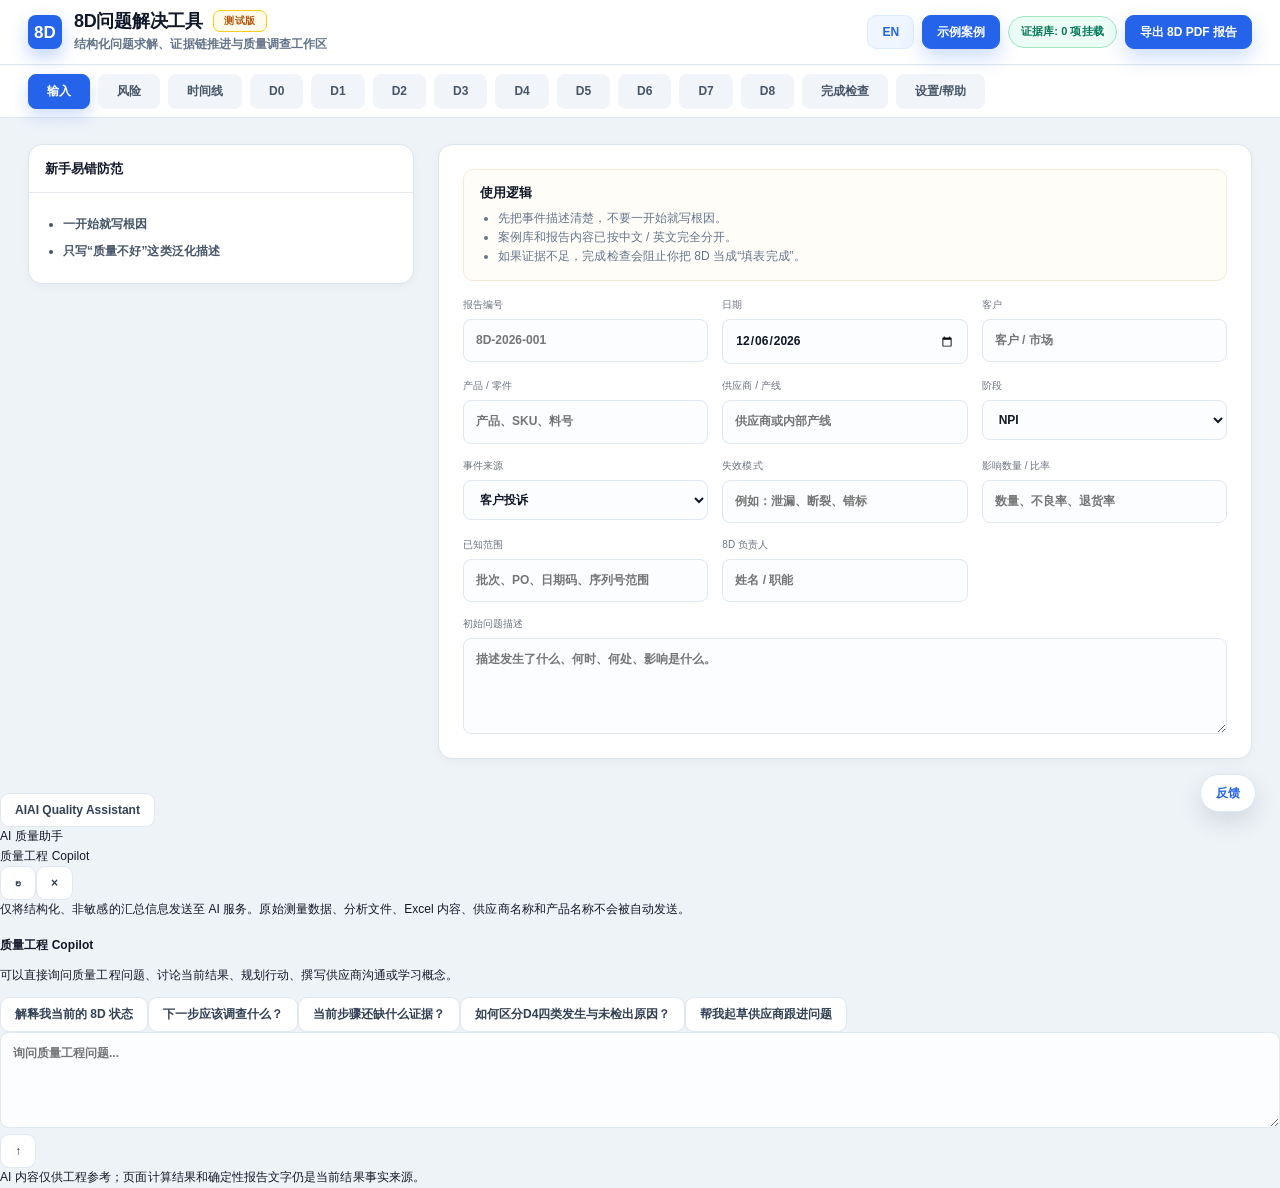
==== commit 1c97c61c: "Integrate VDA 8D AI rules" ====
--- a/index.html
+++ b/index.html
@@ -120,6 +120,15 @@
 	@media print{body{background:#fff}header,.stepNav,.guideRail,.leftPane,.toolbar,.tabs,.rowactions,.hd .mini,.panel:not(.printable),.reportOptions,.attachActions,.evidencePreview,.pdfHide,.qai-float,.qai-panel,.qai-inline-launch,[data-qai-inline],.blendex-feedback-float,.blendex-feedback-panel{display:none!important}.pdfOnly{display:block}.screenOnly{display:none!important}main{padding:0}.grid{display:block;max-width:none}.paper,#report{width:100%;max-width:none}#report{font-size:11.5px;line-height:1.5}.reportPane{display:block!important;position:static;max-height:none;overflow:visible;background:#fff}.panel,.reportSec,.reportHeader{box-shadow:none}.reportPane .bd{padding:0;background:#fff}.reportCover{min-height:auto;display:block;padding:12px 0 8mm;margin-bottom:5mm;border-bottom:1px solid var(--report-line)}.reportKicker{margin-bottom:7px;font-size:9px}.reportCover h1{font-size:24px;line-height:1.12}.reportIssueTitle{margin-top:8px;font-size:13px;line-height:1.35}.reportCoverMeta{break-inside:avoid;grid-template-columns:repeat(4,minmax(0,1fr));gap:6px 12px;margin-top:14px;padding-top:10px}.reportMetaItem span,.summaryItem span{margin-bottom:2px;font-size:8.5px;letter-spacing:.05em}.reportMetaItem b{font-size:10.5px;line-height:1.25}.reportExecutive,.reportTimelineHighlight,.reportChapter{padding-left:0;padding-right:0}.reportExecutive{margin-bottom:7mm}.reportSectionTitle{margin-bottom:9px;font-size:18px}.executiveGrid{grid-template-columns:repeat(3,minmax(0,1fr));gap:8px 14px}.summaryItem{padding-top:7px}.summaryItem p{font-size:10.5px;line-height:1.42}.reportTimelineHighlight{padding:12px 0;margin:7mm 0;border-top:1px solid var(--report-line);border-bottom:1px solid var(--report-line)}.reportTimelineHighlight .timelineList{grid-template-columns:repeat(3,minmax(0,1fr));gap:7px;margin-top:9px}.reportTimelineHighlight .timelineItem{padding-left:8px}.reportTimelineHighlight .timelineDate{margin-bottom:3px;white-space:nowrap}.reportTimelineHighlight .timelineBody b{font-size:10.5px}.reportTimelineHighlight .timelineBody p{font-size:9px;line-height:1.35}.reportSec,.summaryItem,.causeCard,.timelineItem,.printRecordCard{break-inside:avoid}.reportChapter{margin-bottom:6mm}.pageBreak{break-before:auto}.chapterTitle{margin-bottom:10px;padding-bottom:7px}.chapterTitle h2{font-size:18px}.reportSec{margin-bottom:14px}.reportSec h3{margin-bottom:7px;font-size:14.5px;line-height:1.25}.reportText{font-size:10.8px;line-height:1.5}.sectionLead{margin-bottom:8px;font-size:10.5px;line-height:1.45}.evidenceLine{margin-top:8px;padding-top:7px}.gateList{margin-top:5px}.gateList li{margin:2px 0}.reportTable{margin:8px 0 10px}.reportTable th{padding:6px 7px 5px;font-size:8.5px}.reportTable td{padding:7px;color:#344054;font-size:10px;line-height:1.38}.reportTable td,.reportTable th{word-break:normal;overflow-wrap:break-word;hyphens:none}.reportTable td:first-child,.reportTable th:first-child{white-space:nowrap}.printTableOnly{display:none!important}.printCardList{display:block!important}.printRecordCard{padding:6px 0 7px}.printRecordCard h4{font-size:11.5px;margin-bottom:4px}.printRecordGrid{grid-template-columns:23mm minmax(0,1fr);gap:2px 8px}.printRecordGrid span{font-size:8px}.printRecordGrid b{font-size:10px;line-height:1.35}.causeCard{padding-top:9px}.box{padding:8px 0}.reportFooter{margin:14px 0 0;grid-template-columns:repeat(4,minmax(0,1fr));gap:5px;font-size:8.5px}}
 
 </style>
+<!-- Google tag (gtag.js) -->
+<script async src="https://www.googletagmanager.com/gtag/js?id=G-9K6YHZ0V4Q"></script>
+<script>
+  window.dataLayer = window.dataLayer || [];
+  function gtag(){dataLayer.push(arguments);}
+  gtag('js', new Date());
+
+  gtag('config', 'G-9K6YHZ0V4Q');
+</script>
 </head>
 <body>
 <header><div class="wrap top"><div class="brand"><span class="appIcon">8D</span><div class="brandCopy"><h1><span data-i18n="appTitle"></span><span class="betaBadge" data-i18n="betaLabel" aria-label="Beta release"></span></h1><p data-i18n="subtitle"></p><div class="langNotice" data-i18n="langNotice"></div></div></div><div class="toolbar"><button class="lang" onclick="toggleLang()" id="langBtn">EN</button><div class="menuWrap" id="caseMenu"><button class="primary" onclick="toggleMenu('caseMenu')" data-i18n="demoCases"></button><div class="menuPanel"><button onclick="loadCase('smt');closeMenus()" data-i18n="caseSmt"></button><button onclick="loadCase('molding');closeMenus()" data-i18n="caseMolding"></button><button onclick="loadCase('seal');closeMenus()" data-i18n="caseSeal"></button><button onclick="loadCase('msa');closeMenus()" data-i18n="caseMsa"></button></div></div><div class="toolbarGroup"><button onclick="saveLocal()" data-i18n="save"></button><button onclick="loadLocal()" data-i18n="restore"></button></div><span class="topEvidenceChip" id="topEvidenceChip"></span><div class="menuWrap" id="exportMenu"><button class="primary" onclick="toggleMenu('exportMenu')" data-i18n="printPdf"></button><div class="menuPanel"><button onclick="setReportLanguage('zh');closeMenus()" data-i18n="reportLangZh"></button><button onclick="setReportLanguage('en');closeMenus()" data-i18n="reportLangEn"></button><button onclick="exportWorkspaceBackup();closeMenus()" data-i18n="exportJson"></button><button onclick="triggerImportBackup();closeMenus()" data-i18n="importBackup"></button><button onclick="exportEvidenceFiles();closeMenus()" data-i18n="exportEvidence"></button><button onclick="exportCustomerPackage();closeMenus()" data-i18n="exportCustomerPackage"></button><button onclick="window.print();closeMenus()" data-i18n="printPdf"></button></div></div><div class="menuWrap" id="helpMenu"><button onclick="toggleMenu('helpMenu')" data-i18n="helpMenu"></button><div class="menuPanel"><button onclick="activateTab('settings');closeMenus()" data-i18n="dataManagement"></button><button onclick="activateTab('settings');closeMenus()" data-i18n="helpCenter"></button><button onclick="closeMenus();window.BlendexFeedback&&window.BlendexFeedback.open()" data-i18n="feedback"></button></div></div><button class="danger" onclick="clearAll()" data-i18n="clear"></button></div></div></header>
@@ -2449,6 +2458,126 @@
 state.fields.date=today(); renderAll();
 </script>
 <script>
+window.QualityCopilotConfig = {
+  currentTool: "guided_8d_investigation",
+  rulesUrl: "vda8d-ai-rules.json",
+  analysisButtonTarget: ".reportPane .bd",
+  insertButtonAfter: false,
+  language: () => state.lang === "en" ? "en" : "zh",
+  quickQuestions: {
+    zh: [
+      "解释我当前的 8D 状态",
+      "下一步应该调查什么？",
+      "当前步骤还缺什么证据？",
+      "如何区分D4四类发生与未检出原因？",
+      "帮我起草供应商跟进问题"
+    ],
+    en: [
+      "Explain my current 8D status",
+      "What should I investigate next?",
+      "What evidence is missing at the current step?",
+      "How do the four D4 occurrence and non-detection causes differ?",
+      "Help me draft supplier follow-up questions"
+    ]
+  },
+  requiresPageContext: question => {
+    const text = String(question || "").toLowerCase();
+    return /当前|这个|这份|页面|报告|结果|我的|下一步|缺什么|缺少|证据缺口|能否进入|是否可以进入|是否可以关闭|状态|解释我|\bgate\b|\bcurrent\b|\bmy\s+8d\b|\bnext step\b|\bmissing evidence\b|\bready to (?:proceed|close)\b/.test(text);
+  },
+  currentStep: () => {
+    const tab = typeof activeTabId === "function" ? activeTabId() : "intake";
+    if (/^d[0-8]$/i.test(tab)) return tab.toUpperCase();
+    if (tab === "gate" || tab === "settings") return "GATE";
+    return "GLOBAL";
+  },
+  collectSummary: () => {
+    if (typeof syncFromDom === "function") syncFromDom();
+    if (typeof ensureV31State === "function") ensureV31State();
+    const tab = typeof activeTabId === "function" ? activeTabId() : "intake";
+    const stepMap = { intake: "INTAKE", risk: "INTAKE", timeline: "INTAKE", gate: "GATE", settings: "GATE" };
+    const currentStep = stepMap[tab] || (/^d[0-8]$/i.test(tab) ? tab.toUpperCase() : "INTAKE");
+    const integrity = state.integrity || {};
+    const evidence = Array.isArray(integrity.evidence) ? integrity.evidence : [];
+    const containments = Array.isArray(integrity.containments) ? integrity.containments : [];
+    const causes = Array.isArray(integrity.rootCauses) ? integrity.rootCauses : [];
+    const actions = Array.isArray(integrity.correctiveActions) ? integrity.correctiveActions : [];
+    const verifications = Array.isArray(integrity.verifications) ? integrity.verifications : [];
+    let gate = { finalStatus: "Unavailable", blocks: {} };
+    let risk = {};
+    try { gate = buildGateResult(); } catch {}
+    try { risk = riskCalc(); } catch {}
+    const issues = Object.values(gate.blocks || {}).flatMap(block =>
+      Array.isArray(block?.issues) ? block.issues : []
+    );
+    const issueMessages = issues.slice(0, 10).map(issue => {
+      try { return typeof msg === "function" ? msg(issue) : String(issue?.message || issue?.code || ""); }
+      catch { return String(issue?.message || issue?.code || ""); }
+    }).filter(Boolean);
+    const countCause = (type, status) => causes.filter(item =>
+      String(item?.type || "").toLowerCase() === type.toLowerCase()
+      && (!status || String(item?.status || "").toLowerCase() === status.toLowerCase())
+    ).length;
+    const zh = state.lang !== "en";
+    const summaryMetrics = zh ? {
+      "当前 8D 步骤": currentStep,
+      "Gate 状态": String(gate.finalStatus || "Unavailable"),
+      "Gate 未关闭问题": String(issues.length),
+      "风险优先级": String(risk?.p || ""),
+      "风险评分": String(risk?.score ?? ""),
+      "证据记录数": String(evidence.length),
+      "遏制措施记录数": String(containments.length),
+      "已确认发生原因": String(countCause("Occurrence", "Confirmed")),
+      "已确认流出原因": String(countCause("Escape", "Confirmed")),
+      "已确认系统原因": String(countCause("System", "Confirmed")),
+      "纠正措施数": String(actions.length),
+      "有效性验证数": String(verifications.length)
+    } : {
+      "current 8D step": currentStep,
+      "Gate status": String(gate.finalStatus || "Unavailable"),
+      "open Gate issues": String(issues.length),
+      "risk priority": String(risk?.p || ""),
+      "risk score": String(risk?.score ?? ""),
+      "evidence records": String(evidence.length),
+      "containment records": String(containments.length),
+      "occurrence causes confirmed": String(countCause("Occurrence", "Confirmed")),
+      "escape causes confirmed": String(countCause("Escape", "Confirmed")),
+      "system causes confirmed": String(countCause("System", "Confirmed")),
+      "corrective actions": String(actions.length),
+      "effectiveness verifications": String(verifications.length)
+    };
+    return {
+      current_tool: "guided_8d_investigation",
+      analysis_type: `8D Problem Solving - ${currentStep}`,
+      available_context: zh ? [
+        "当前 8D 步骤",
+        "Gate 状态和问题数",
+        "风险优先级和评分",
+        "证据记录数",
+        "遏制措施记录数",
+        "已确认的发生、流出和系统原因数量",
+        "纠正措施数",
+        "有效性验证数"
+      ] : [
+        "current 8D step",
+        "Gate status and issue count",
+        "risk priority and score",
+        "evidence record count",
+        "containment record count",
+        "confirmed occurrence, escape, and system cause counts",
+        "corrective action count",
+        "effectiveness verification count"
+      ],
+      summary_metrics: summaryMetrics,
+      deterministic_interpretation: issueMessages.length
+        ? `${String(gate.finalStatus || "")}. ${issueMessages.join(" ")}`
+        : String(gate.finalStatus || ""),
+      has_results: true
+    };
+  }
+};
+</script>
+<script src="ai-assistant.js?v=20260731-7-vda8d"></script>
+<script>
 window.BlendexFeedbackConfig = {
   tool: "guided_8d_investigation",
   toolName: "8D Problem Solving",
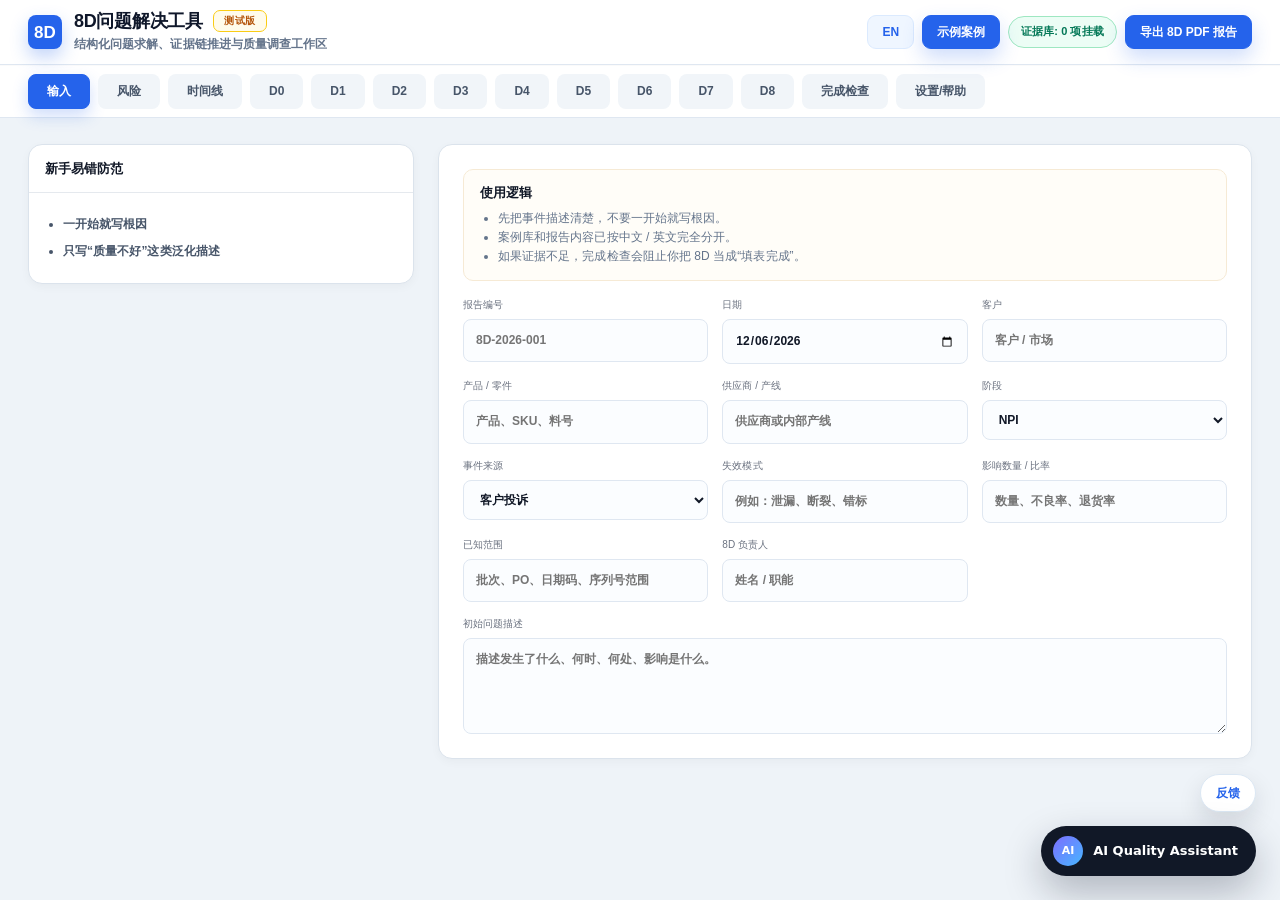
==== commit d9be2987: "Fix AI assistant layout stylesheet" ====
--- a/index.html
+++ b/index.html
@@ -5,6 +5,7 @@
 <meta name="viewport" content="width=device-width, initial-scale=1" />
 <title>8D Problem Solving Beta</title>
 <link rel="stylesheet" href="feedback-widget.css?v=20260730-1" />
+<link rel="stylesheet" href="ai-assistant.css?v=20260731-1" />
 <style>
 
 :root{
--- a/ai-assistant.css
+++ b/ai-assistant.css
@@ -0,0 +1,37 @@
+:root{--floating-right-desktop:24px;--floating-right-mobile:16px;--floating-bottom-desktop:24px;--floating-bottom-mobile:16px;--floating-action-gap-desktop:14px;--floating-action-gap-mobile:12px;--ai-launcher-height:50px;--feedback-button-height:38px}
+.qai-float{
+  position:fixed;right:var(--floating-right-desktop);bottom:calc(var(--floating-bottom-desktop) + env(safe-area-inset-bottom));z-index:9998;min-height:var(--ai-launcher-height);border:0;border-radius:999px;
+  padding:0 18px 0 12px;display:flex;align-items:center;gap:10px;background:#111827;color:#fff;
+  font:700 13px/1.2 Inter,system-ui,-apple-system,BlinkMacSystemFont,"Segoe UI",sans-serif;cursor:pointer;
+  box-shadow:0 16px 38px rgba(15,23,42,.28)
+}
+.qai-float[aria-expanded="true"]{visibility:hidden;pointer-events:none;opacity:0}
+.qai-float.qai-hover-enabled[aria-expanded="true"]{visibility:visible;pointer-events:auto;opacity:1}
+.qai-float-icon{width:30px;height:30px;border-radius:50%;display:grid;place-items:center;background:linear-gradient(135deg,#7c6dff,#47b7ff);font-size:11px;font-weight:900}
+.qai-panel{position:fixed;right:var(--floating-right-desktop);bottom:calc(var(--floating-bottom-desktop) + env(safe-area-inset-bottom) + var(--ai-launcher-height) + var(--floating-action-gap-desktop) + var(--feedback-button-height) + var(--floating-action-gap-desktop));z-index:9999;width:min(420px,calc(100vw - 28px));height:min(820px,calc(100vh - 164px - env(safe-area-inset-bottom)));display:flex;flex-direction:column;background:#fff;border:1px solid #e5e7eb;border-radius:18px;box-shadow:0 24px 70px rgba(15,23,42,.26);overflow:hidden;opacity:0;transform:translateY(12px) scale(.98);pointer-events:none;transition:.18s ease;font-family:Inter,system-ui,-apple-system,BlinkMacSystemFont,"Segoe UI",sans-serif;color:#111827}
+.qai-panel.open{opacity:1;transform:translateY(0) scale(1);pointer-events:auto}
+.qai-head{min-height:68px;padding:14px 15px;display:flex;align-items:center;justify-content:space-between;gap:12px;background:linear-gradient(135deg,#111827,#34306f);color:#fff}
+.qai-title{font-size:15px;font-weight:850}.qai-subtitle{margin-top:4px;font-size:11px;color:rgba(255,255,255,.72)}
+.qai-head-actions{display:flex;gap:4px}.qai-icon-btn{width:32px;height:32px;border:0;border-radius:50%;display:grid;place-items:center;background:transparent;color:#fff;cursor:pointer;font-size:18px}.qai-icon-btn:hover{background:rgba(255,255,255,.12)}
+.qai-privacy{padding:10px 14px;border-bottom:1px solid #e5e7eb;background:#f8fafc;color:#667085;font-size:11px;line-height:1.45}
+.qai-body{flex:1;overflow:auto;padding:15px;background:#fcfcfd}
+.qai-body h4{margin:0 0 8px;font-size:14px;line-height:1.35}.qai-body p{margin:0;color:#667085;font-size:12px;line-height:1.5}
+.qai-chat-intro{display:grid;gap:6px}.qai-quick-row{display:flex;flex-wrap:wrap;gap:7px;margin-top:12px}.qai-chat-log{display:grid;gap:10px;margin-top:13px;padding-bottom:6px}
+.qai-message{display:grid;gap:4px}.qai-message.user{justify-items:end}.qai-message.assistant{justify-items:start}.qai-message-bubble{max-width:92%;border:1px solid #e5e7eb;border-radius:14px;background:#fff;padding:10px 11px;color:#344054;font-size:12px;line-height:1.5;overflow-wrap:anywhere}.qai-message.user .qai-message-bubble{background:#111827;border-color:#111827;color:#fff}.qai-message.assistant .qai-message-bubble{background:#fff}.qai-message-meta{max-width:92%;font-size:10px;color:#98a2b3}.qai-message.assistant.pending .qai-message-bubble{color:#98a2b3}
+.qai-card-grid{display:grid;gap:9px;margin-top:13px}.qai-card-grid.compact{gap:8px}.qai-card{width:100%;border:1px solid #e2e8f0;border-radius:12px;background:#fff;padding:12px;text-align:left;cursor:pointer;transition:border-color .15s ease,box-shadow .15s ease,transform .15s ease}.qai-card:hover,.qai-card:focus-visible{border-color:#8177ff;box-shadow:0 10px 24px rgba(15,23,42,.08);outline:0}.qai-card:active{transform:translateY(1px);box-shadow:0 5px 14px rgba(15,23,42,.08)}
+.qai-workflow-card{display:grid;grid-template-columns:34px 1fr;column-gap:10px;align-items:start}.qai-card-icon{grid-row:1/3;width:30px;height:30px;border-radius:10px;display:grid;place-items:center;background:#eef2ff;color:#3730a3;font-size:12px;font-weight:900}.qai-card strong{display:block;margin-bottom:5px;font-size:13px;line-height:1.35}.qai-card span{display:block;color:#667085;font-size:12px;line-height:1.45}
+.qai-chip-row{display:flex;gap:7px;overflow:auto;margin-top:13px;padding-bottom:2px}.qai-chip-row.wrap{flex-wrap:wrap;overflow:visible}.qai-chip{flex:none;border:1px solid #d7dce5;border-radius:999px;background:#fff;padding:8px 10px;font-size:11px;color:#334155;cursor:pointer}.qai-chip:hover,.qai-chip:focus-visible{background:#f4f3ff;border-color:#8b83ff;color:#5148c7;outline:0}
+.qai-result{display:grid;gap:10px}.qai-result-card{border:1px solid #e5e7eb;border-radius:12px;background:#fff;padding:12px}.qai-result-card h5{margin:0 0 6px;font-size:12px}.qai-result-card ul{margin:0;padding-left:18px;color:#475467;font-size:12px;line-height:1.5}.qai-result-card li+li{margin-top:3px}
+.qai-result-meta{display:flex;align-items:center;justify-content:space-between;gap:10px;border:1px solid #bbf7d0;border-radius:999px;background:#f0fdf4;color:#166534;padding:7px 10px;font-size:11px;font-weight:850}.qai-result-meta small{max-width:210px;overflow:hidden;text-overflow:ellipsis;white-space:nowrap;color:#4b5563;font-weight:650}
+.qai-error-card{border:1px solid #fecaca;border-radius:12px;background:#fff7f7;padding:13px;color:#991b1b}.qai-error-card h4{margin:0 0 10px;color:#991b1b}
+.qai-actions{display:flex;gap:8px;margin-top:12px}.qai-btn{border:0;border-radius:11px;background:#111827;color:#fff;padding:10px 12px;font-weight:800;font-size:12px;cursor:pointer}.qai-btn.secondary{border:1px solid #d7dce5;background:#fff;color:#334155}.qai-btn:disabled{opacity:.55;cursor:not-allowed}
+.qai-preview{display:grid;gap:7px;margin-top:10px}.qai-preview.compact{border:1px solid #e5e7eb;border-radius:12px;background:#fff;padding:10px}.qai-preview-row{display:flex;justify-content:space-between;gap:10px;border-bottom:1px solid #eef2f7;padding:6px 0;font-size:12px}.qai-preview-row:last-child{border-bottom:0}.qai-preview-row span:first-child{color:#667085}.qai-preview-row span:last-child{font-weight:700;text-align:right;overflow-wrap:anywhere}
+.qai-flow-head{display:grid;gap:7px}.qai-flow-head h4{margin:0}.qai-link-btn{justify-self:start;border:0;background:transparent;color:#5148c7;font-size:12px;font-weight:850;padding:0;cursor:pointer}.qai-link-btn:hover,.qai-link-btn:focus-visible{text-decoration:underline;outline:0}
+.qai-step-list{display:grid;gap:9px;margin-top:13px}.qai-step{display:grid;grid-template-columns:24px 1fr;gap:9px;border:1px solid #e5e7eb;border-radius:12px;background:#fff;padding:10px}.qai-step>span{width:22px;height:22px;border-radius:999px;display:grid;place-items:center;background:#f1f5f9;color:#334155;font-size:12px;font-weight:900}.qai-step.done>span{background:#dcfce7;color:#166534}.qai-step.current>span{background:#eef2ff;color:#3730a3}.qai-step.warn>span{background:#fff7ed;color:#9a3412}.qai-step strong{display:block;font-size:12px;line-height:1.35}.qai-step p{margin-top:3px}.qai-step small{display:block;margin-top:4px;color:#98a2b3;font-size:10px;font-weight:800}
+.qai-field{display:grid;gap:6px;margin-top:12px}.qai-field span{font-size:11px;font-weight:850;color:#475467}.qai-field textarea{width:100%;box-sizing:border-box;border:1px solid #d7dce5;border-radius:12px;padding:10px;font:inherit;font-size:12px;line-height:1.45;resize:vertical;min-height:76px}.qai-field textarea:focus{outline:0;border-color:#8177ff;box-shadow:0 0 0 3px rgba(99,91,255,.1)}
+.qai-form{border-top:1px solid #e5e7eb;background:#fff;padding:12px}.qai-input-wrap{display:flex;gap:8px;align-items:flex-end;border:1px solid #d7dce5;border-radius:14px;padding:8px 8px 8px 11px}.qai-input-wrap:focus-within{border-color:#8177ff;box-shadow:0 0 0 3px rgba(99,91,255,.1)}
+.qai-input{flex:1;min-height:36px;max-height:100px;border:0;outline:0;resize:none;font:inherit;font-size:13px;line-height:1.4}.qai-send{width:36px;height:36px;border:0;border-radius:10px;background:#625bff;color:#fff;font-weight:900;cursor:pointer}.qai-note{margin-top:7px;text-align:center;color:#98a2b3;font-size:10px}
+.qai-inline-launch{margin:12px 0 4px;display:flex;align-items:center;justify-content:space-between;gap:12px;border:1px solid #dbe3ef;border-radius:12px;background:#f8fbff;padding:12px}.qai-inline-launch strong{display:block;font-size:13px}.qai-inline-launch span{display:block;margin-top:3px;color:#667085;font-size:11px}.qai-inline-launch button{border:0;border-radius:10px;background:#111827;color:#fff;padding:9px 11px;font-size:12px;font-weight:800;cursor:pointer;white-space:nowrap}
+.qai-feedback{display:flex;gap:8px}.qai-feedback button{flex:1;border:1px solid #d7dce5;border-radius:10px;background:#fff;padding:9px;font-size:12px;font-weight:750;cursor:pointer}.qai-status{margin-top:10px;color:#667085;font-size:11px;line-height:1.45}
+.qai-typing{display:inline-flex;gap:4px;align-items:center}.qai-typing i{width:5px;height:5px;border-radius:50%;background:#98a2b3;animation:qaiTyping 1s infinite ease-in-out}.qai-typing i:nth-child(2){animation-delay:.15s}.qai-typing i:nth-child(3){animation-delay:.3s}@keyframes qaiTyping{0%,80%,100%{opacity:.4;transform:translateY(0)}40%{opacity:1;transform:translateY(-4px)}}
+@media(max-width:620px){.qai-float{right:var(--floating-right-mobile);bottom:calc(var(--floating-bottom-mobile) + env(safe-area-inset-bottom));min-width:50px;width:50px;padding:0 10px}.qai-float-label{display:none}.qai-panel{left:8px;right:8px;bottom:calc(var(--floating-bottom-mobile) + env(safe-area-inset-bottom) + var(--ai-launcher-height) + var(--floating-action-gap-mobile) + var(--feedback-button-height) + var(--floating-action-gap-mobile));width:auto;height:calc(100vh - 144px - env(safe-area-inset-bottom));border-radius:16px}.qai-actions{flex-direction:column}.qai-inline-launch{align-items:flex-start;flex-direction:column}.qai-inline-launch button{width:100%}}
